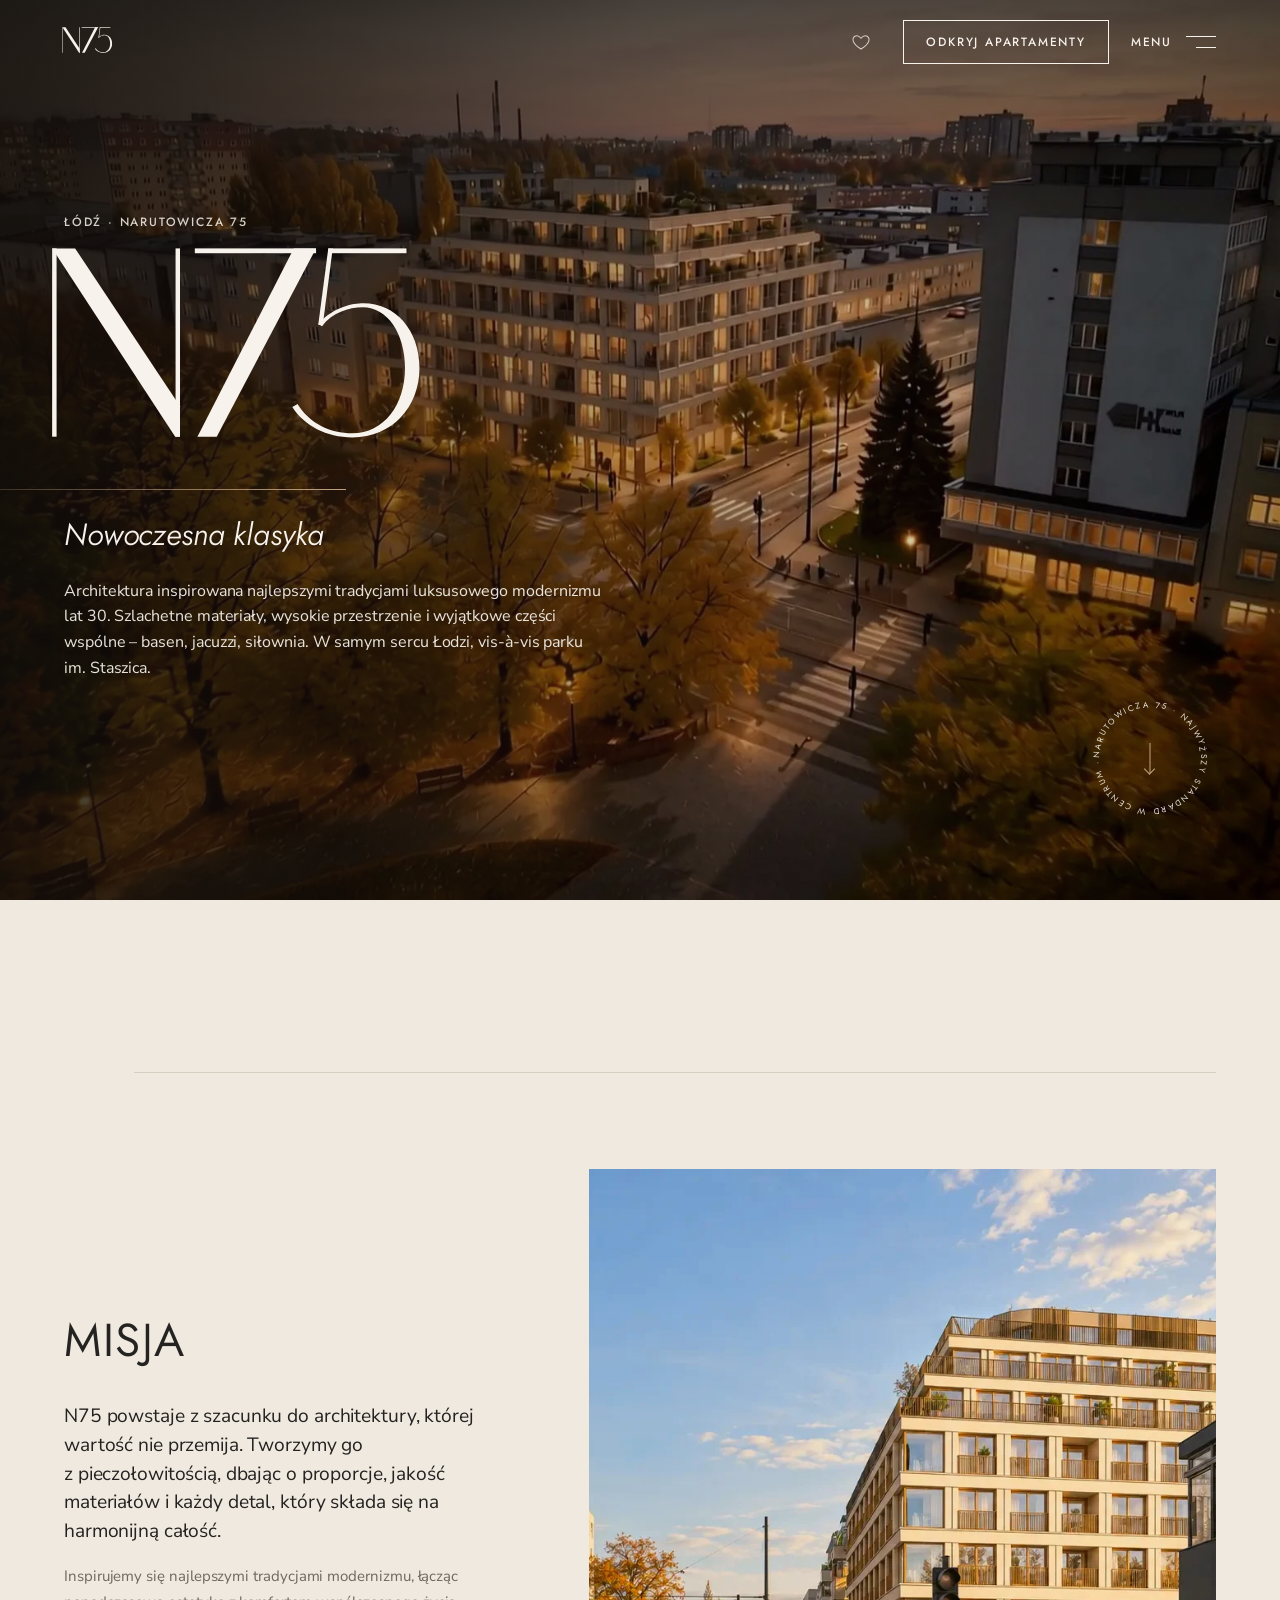
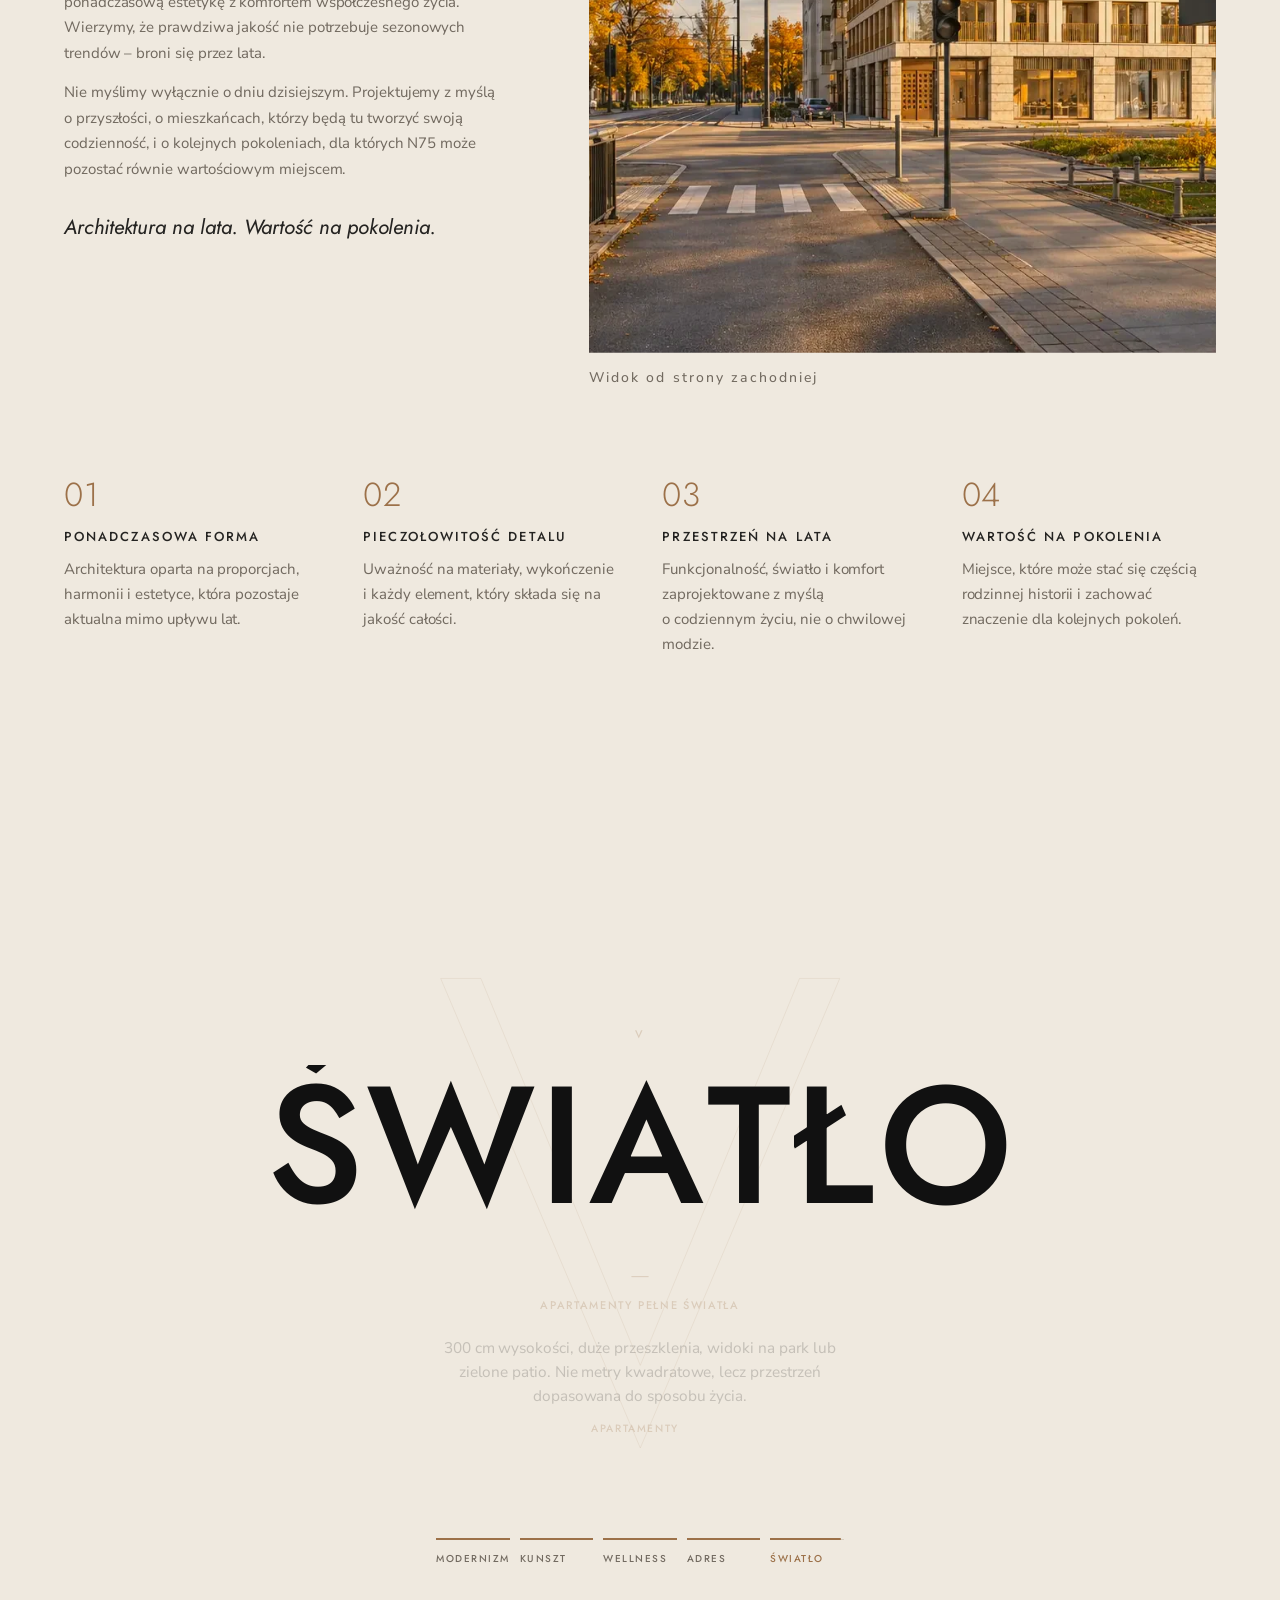
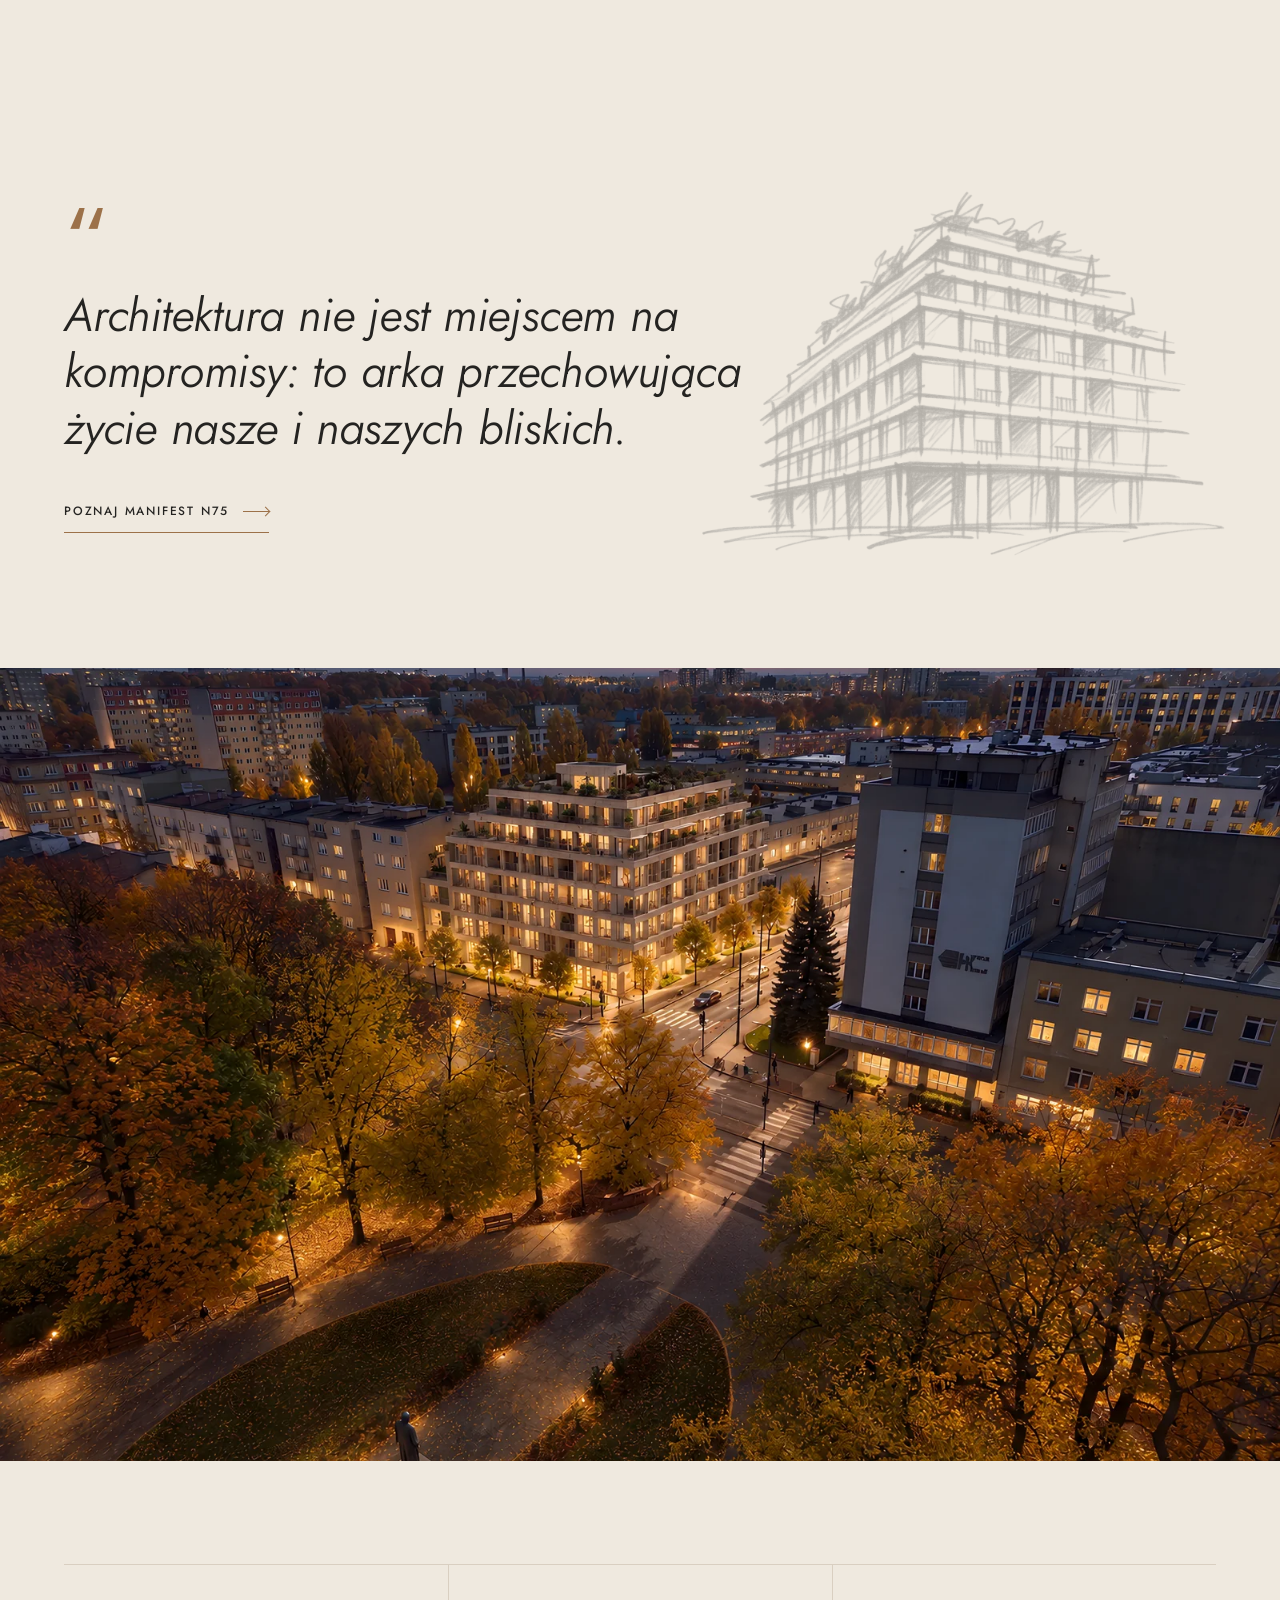
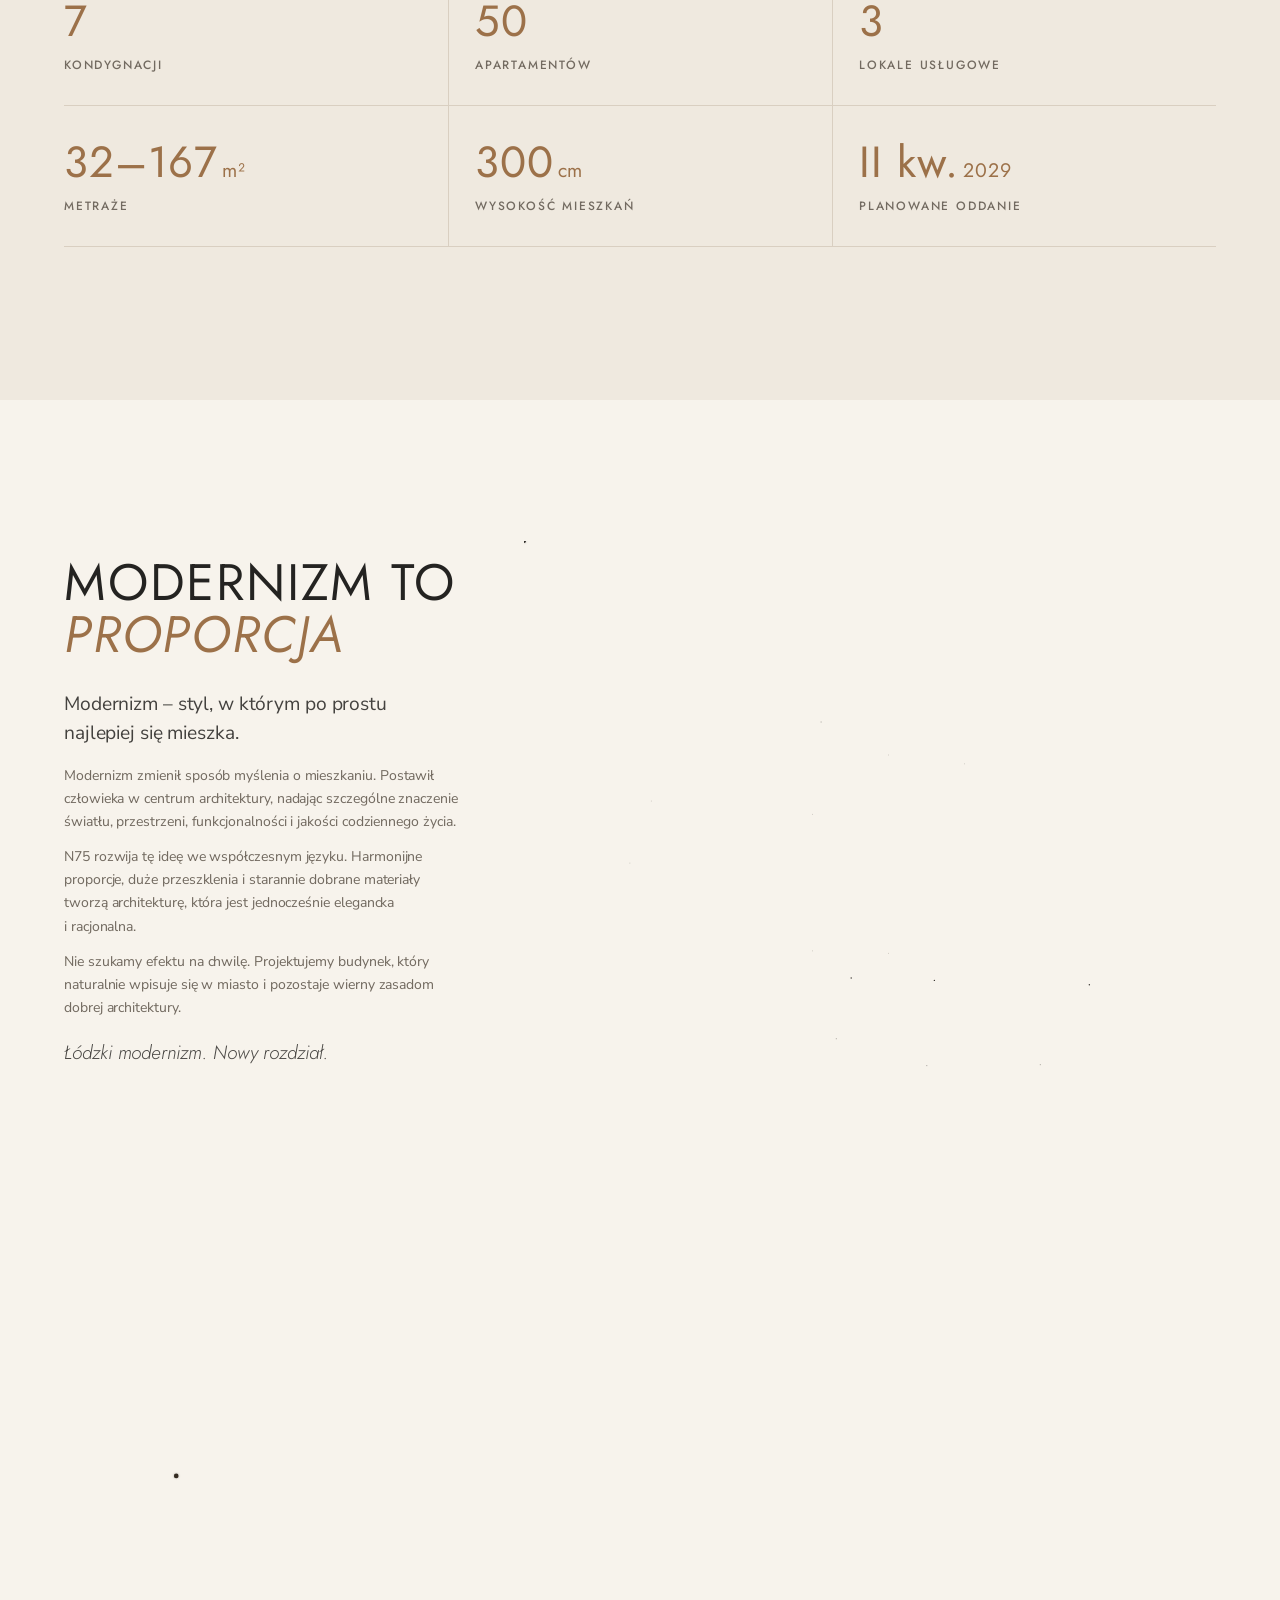
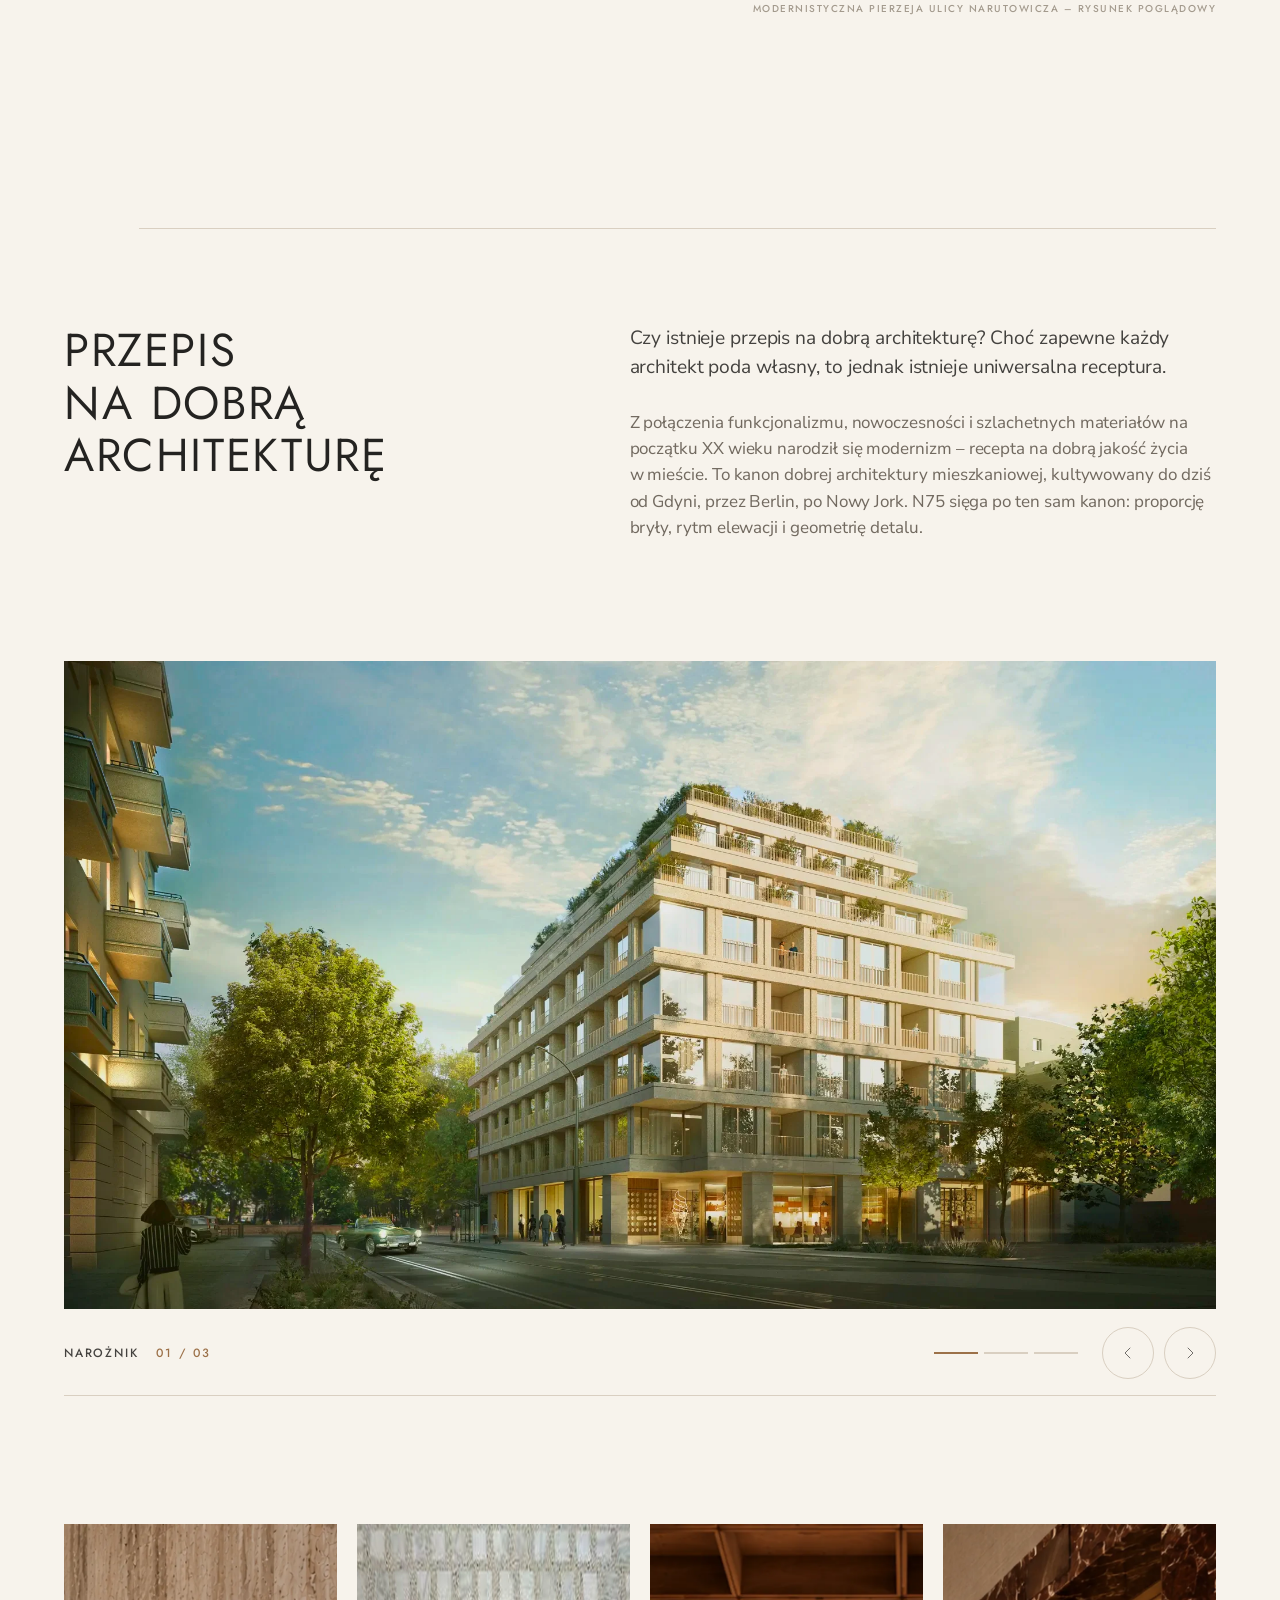
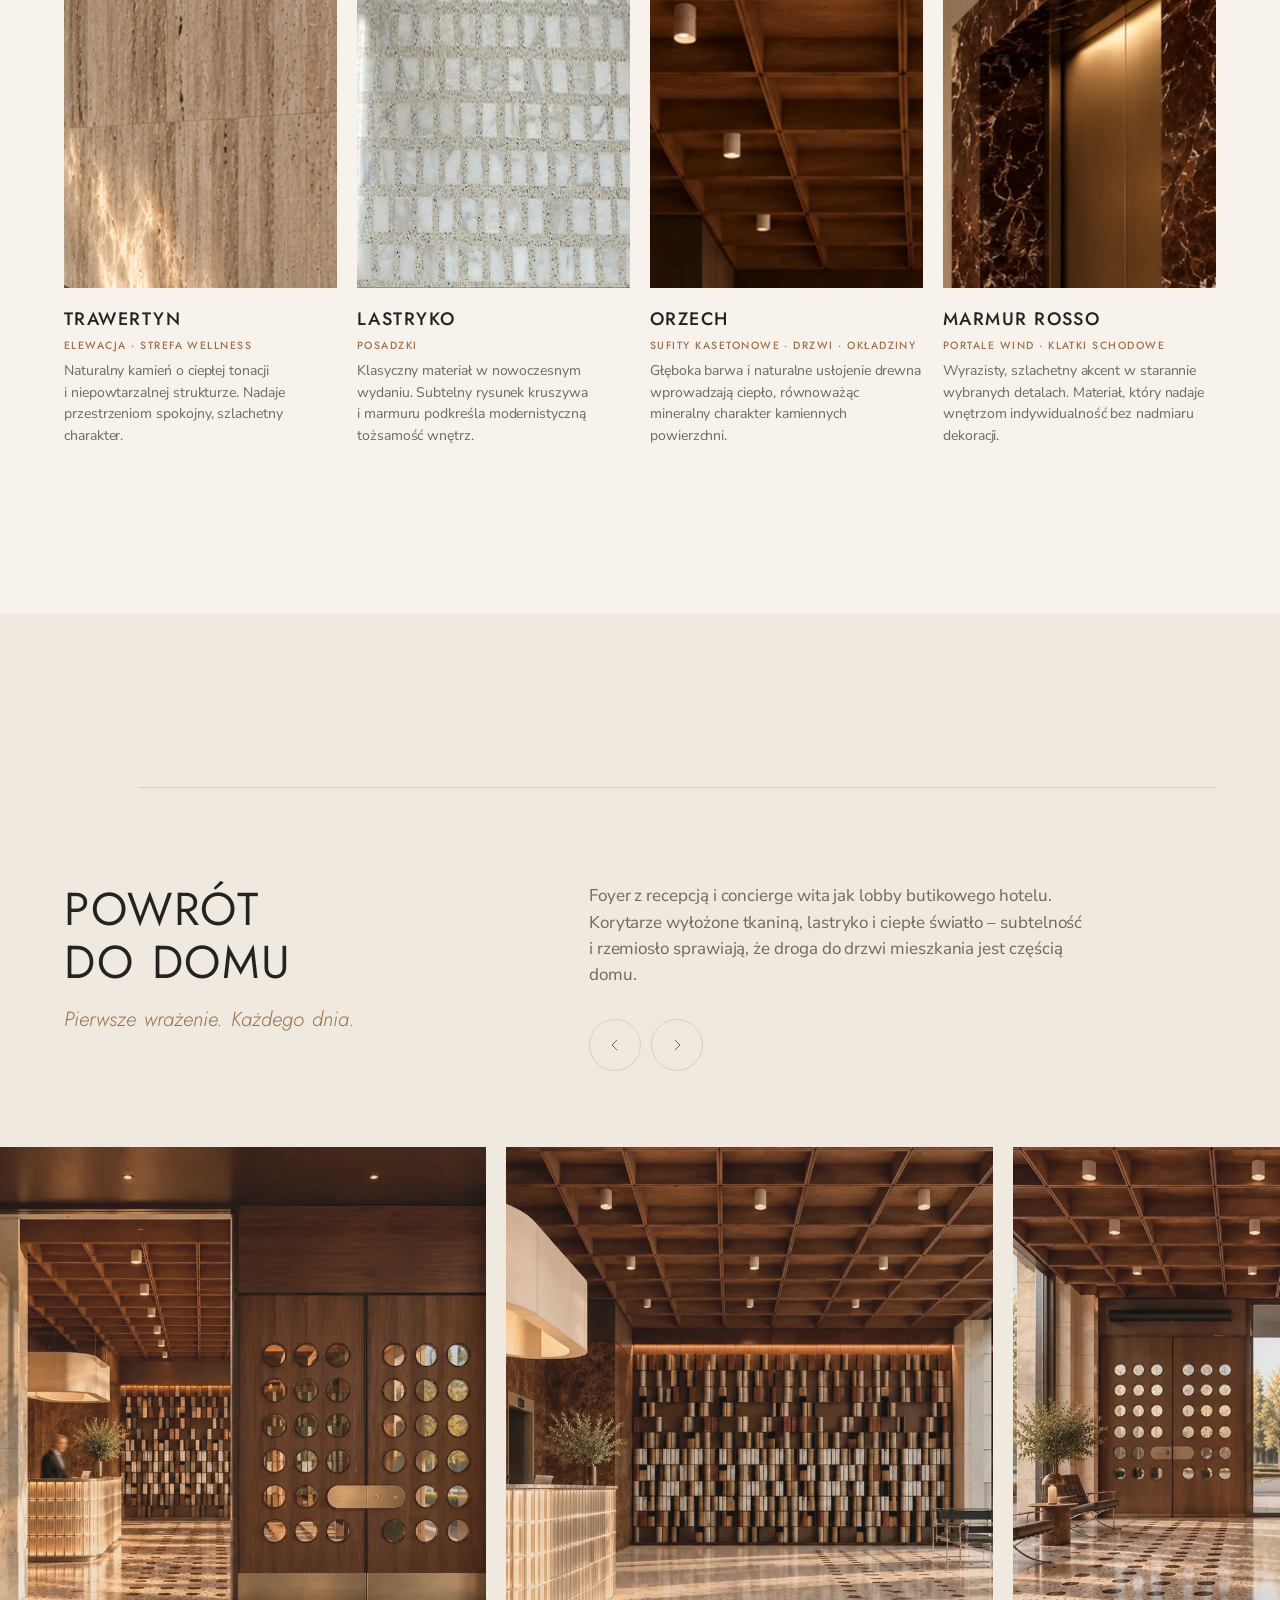
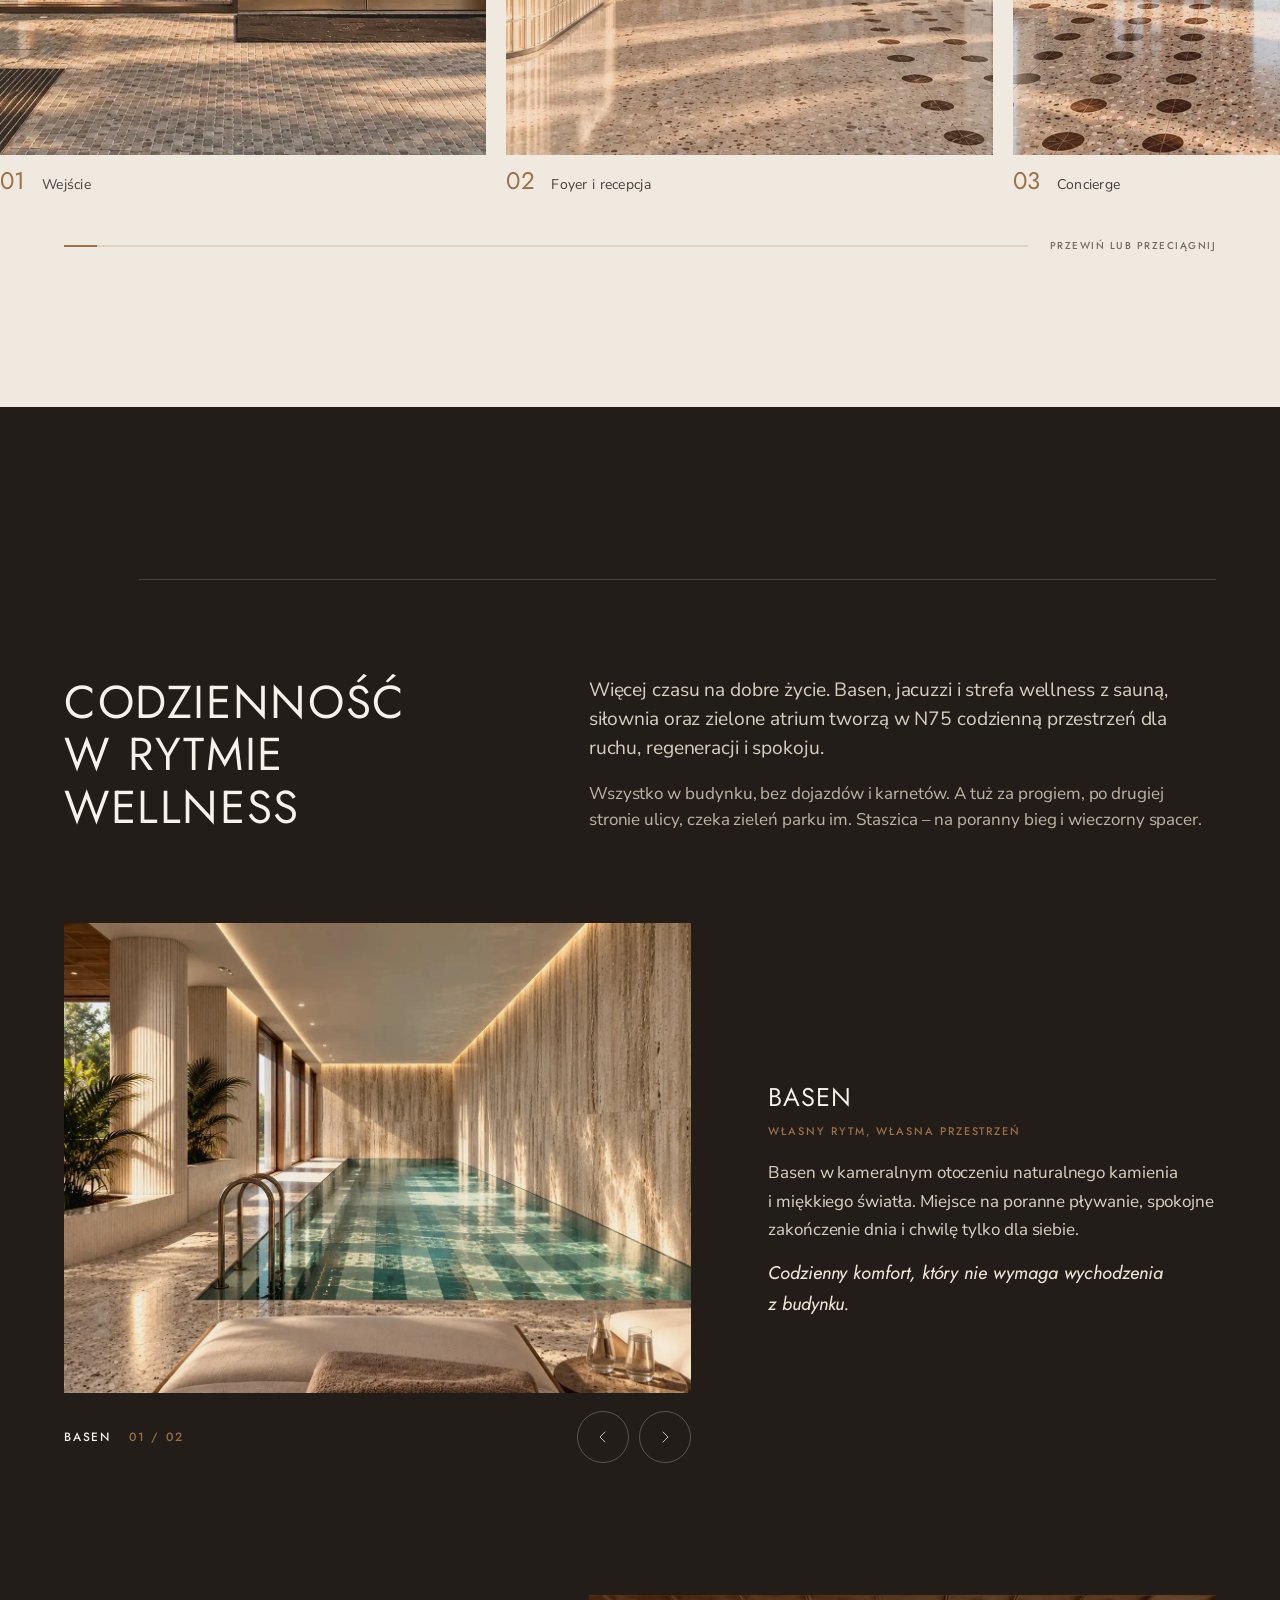
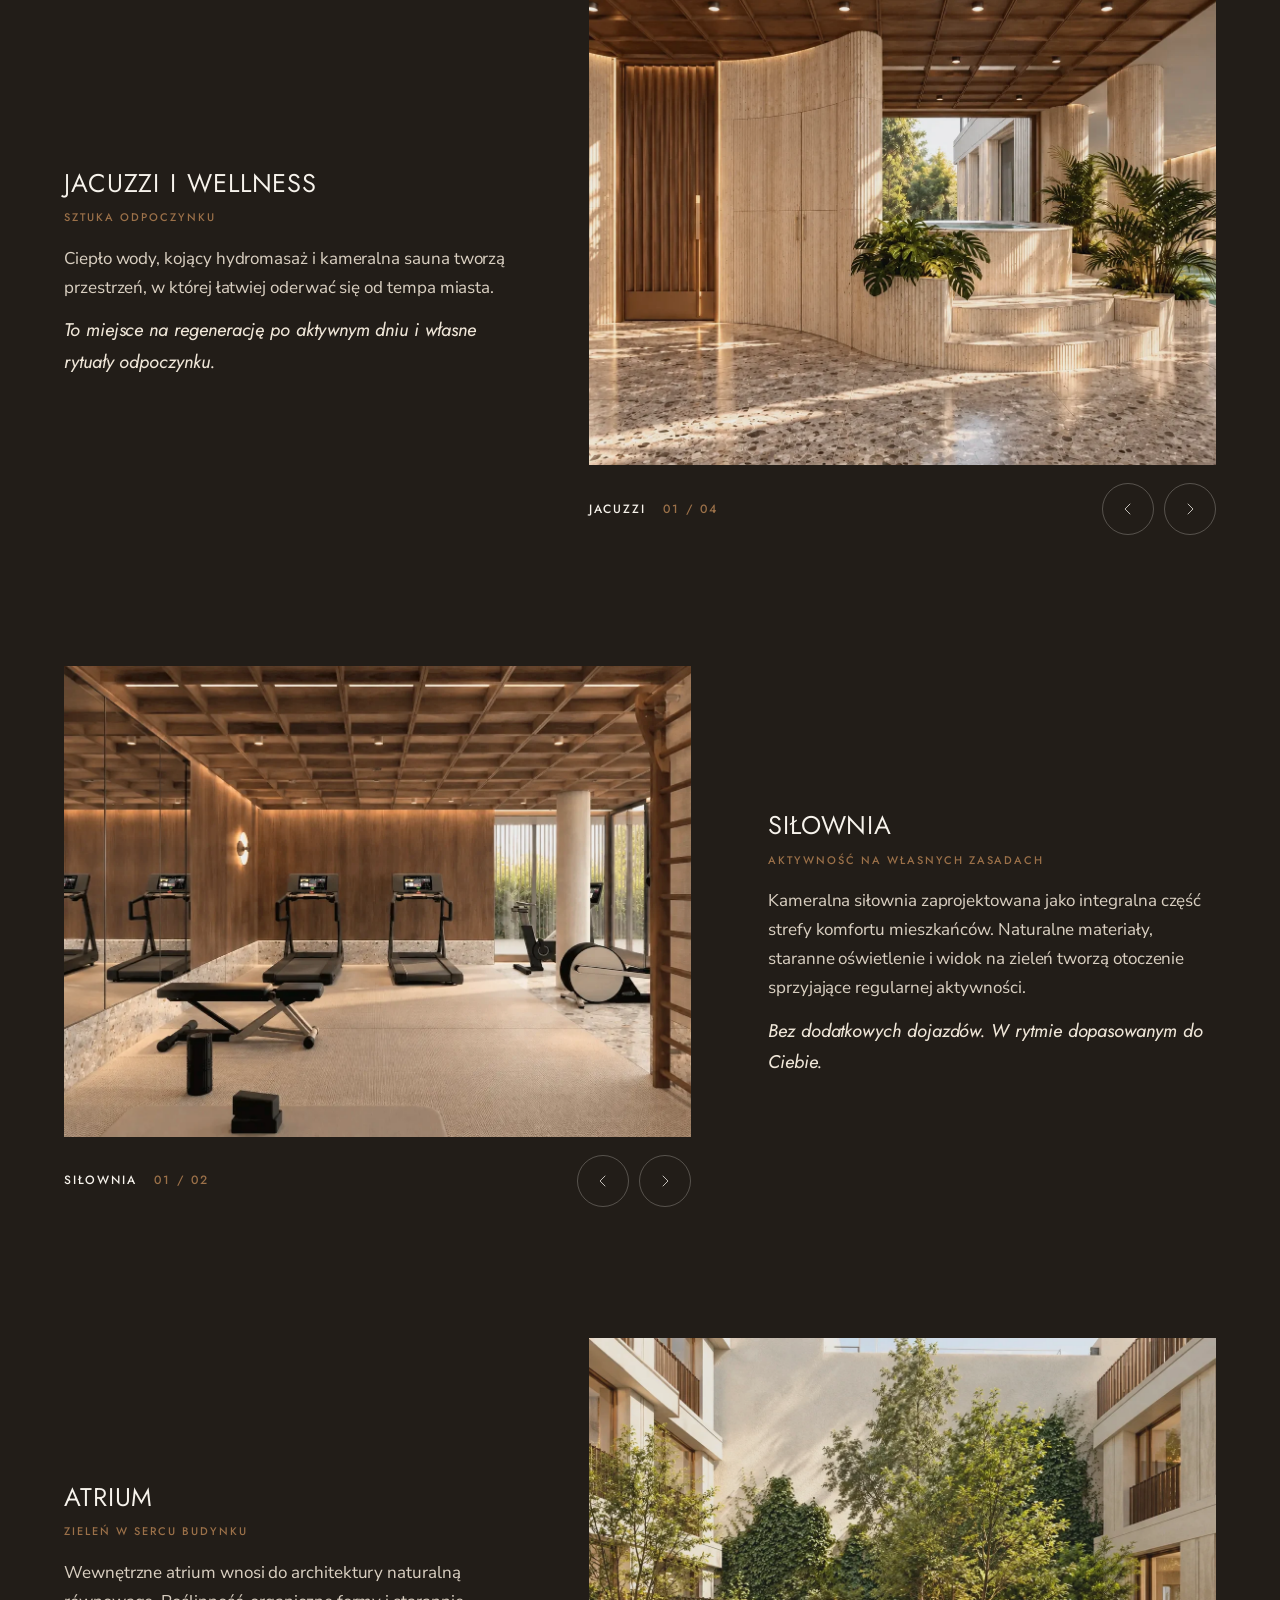
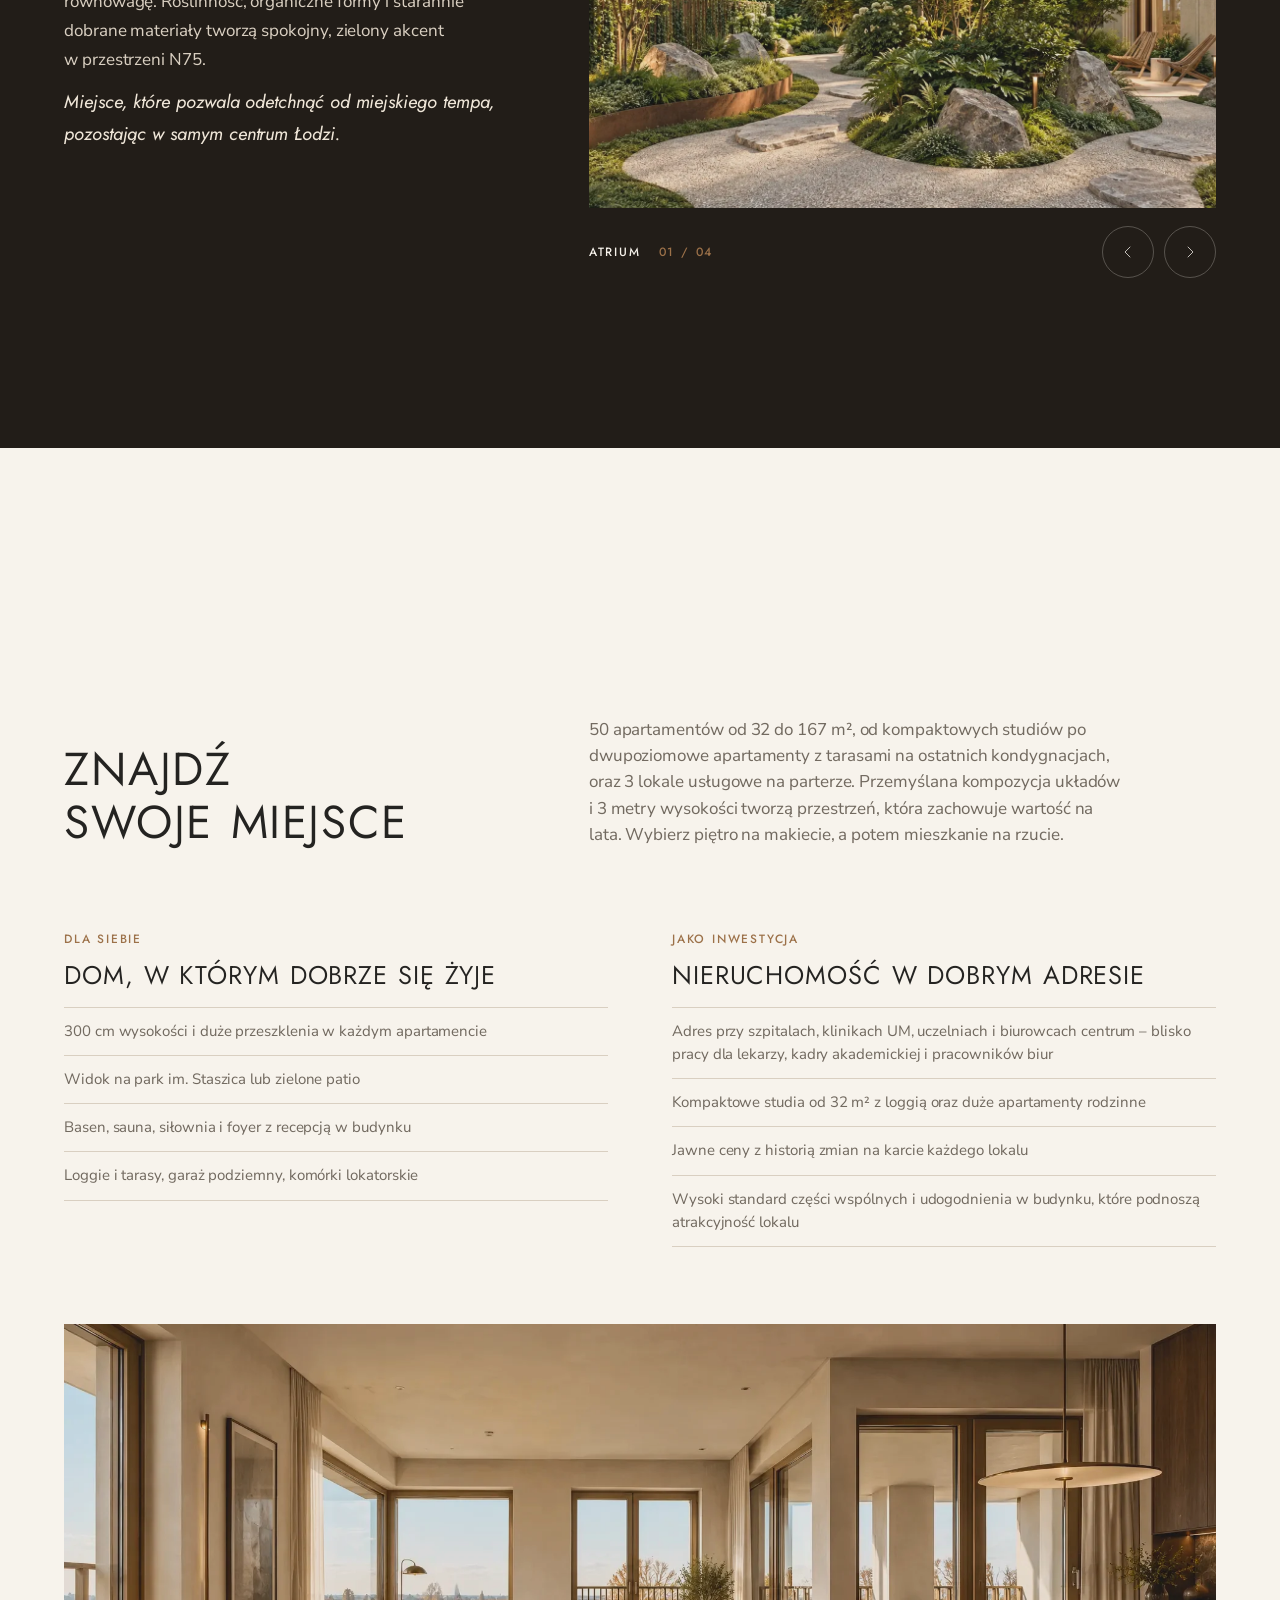
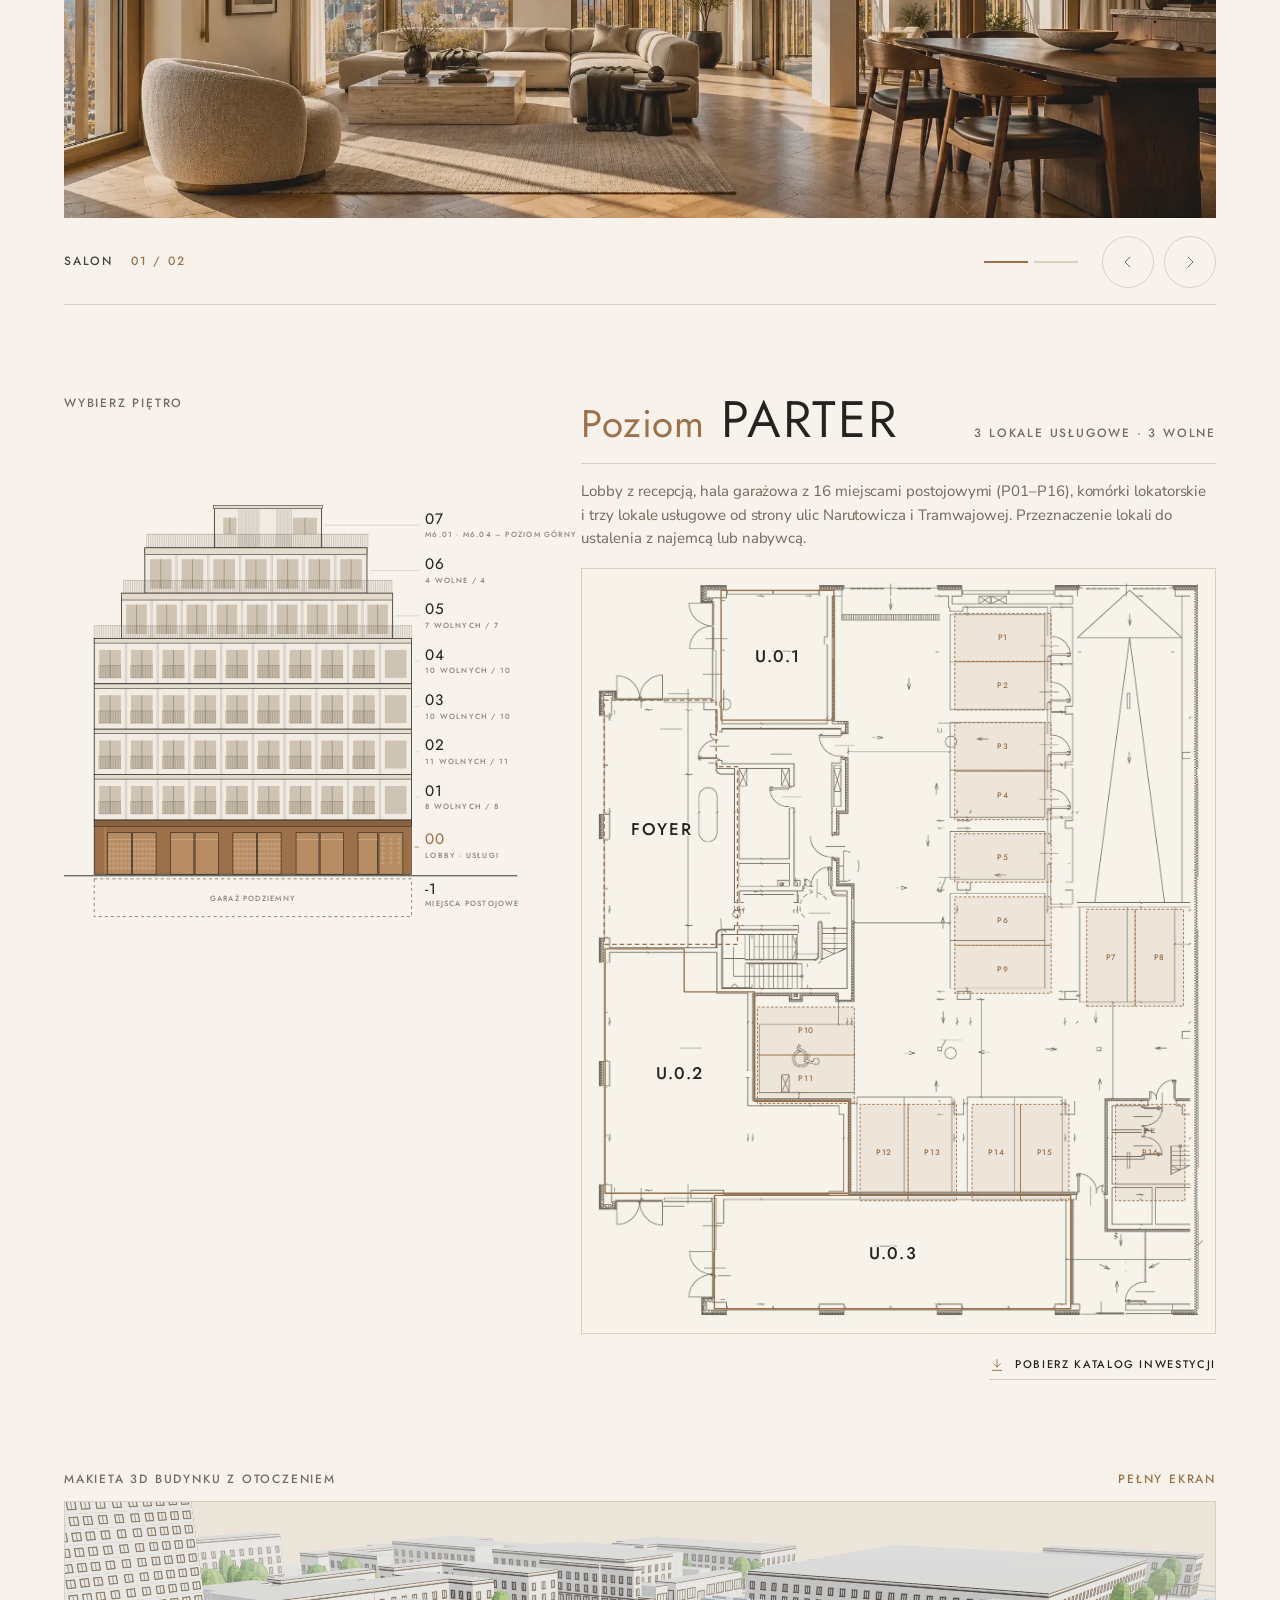
==== index.html @ e024b701 "Menu na telefonie: mapa nie wychodzi ponad otwarte menu; strzałka Manifest bez emoji Co-Authored-By:" ====
<!doctype html>
<html lang="pl">
<head>
  <meta charset="utf-8">
  <meta name="viewport" content="width=device-width, initial-scale=1">
  <meta name="format-detection" content="telephone=no, address=no">
  <title>N75 · Narutowicza 75, Łódź · Przestrzeń w dobrym kierunku</title>
  <link rel="canonical" href="https://n75.vercel.app/">
  <meta name="description" content="N75 – nowoczesna klasyka przy ul. Narutowicza 75 w Łodzi. Modernistyczny kanon, szlachetne materiały, 300 cm wysokości, wellness z basenem, naprzeciwko parku Staszica.">
  <meta name="theme-color" content="#f7f3ec">
  <meta property="og:title" content="N75 · Narutowicza 75, Łódź">
  <meta property="og:description" content="Przestrzeń w dobrym kierunku. Apartamenty w centrum Łodzi.">
  <meta property="og:image" content="assets/img/naroznik.webp">
  <meta property="og:type" content="website">
  <link rel="icon" href="assets/img/favicon.svg" type="image/svg+xml">
  <link rel="preconnect" href="https://fonts.googleapis.com">
  <link rel="preconnect" href="https://fonts.gstatic.com" crossorigin>
  <!-- Docelowo: Futura PT i Avenir Next z licencji (np. Adobe Fonts). Jost i Nunito Sans to darmowe zamienniki na urządzeniach bez tych krojów. -->
  <link href="https://fonts.googleapis.com/css2?family=Jost:ital,wght@0,300..600;1,300..500&family=Nunito+Sans:ital,opsz,wght@0,6..12,300..700;1,6..12,300..500&display=swap" rel="stylesheet">
  <link rel="preload" as="image" href="assets/img/hero-film-poster.webp" imagesrcset="assets/img/hero-film-poster-1280.webp 1280w, assets/img/hero-film-poster.webp 1920w" imagesizes="100vw">
  <link rel="stylesheet" href="https://unpkg.com/leaflet@1.9.4/dist/leaflet.css" crossorigin="">
  <link rel="stylesheet" href="assets/css/style.css?v=1794733739">
  <script>document.documentElement.classList.add('js');
  // Futura / Avenir Next tylko na Apple: gdy ich brak, dostrajamy darmowe zamienniki (Jost, Nunito Sans)
  (function(){try{var c=document.createElement('canvas').getContext('2d'),t='MWNmwqr075 Łódź';function w(f){c.font='72px '+f;return c.measureText(t).width}
  var m=w('monospace'),s=w('serif'),h=function(n){return w('"'+n+'",monospace')!==m||w('"'+n+'",serif')!==s},d=document.documentElement;
  if(!h('Futura')&&!h('Futura PT'))d.classList.add('no-futura');if(!h('Avenir Next')&&!h('Avenir'))d.classList.add('no-avenir')}catch(e){}})();</script>
  <script>/* Start strony: po wpisaniu adresu, odświeżeniu i wejściu z zewnątrz zawsze od hero (z intro).
     Wyjątki: „wstecz” (powrót do miejsca) i przejście z podstrony N75 z kotwicą, np. #kontakt z karty lokalu. */
  try{var n=(performance.getEntriesByType('navigation')[0]||{}).type,r=document.referrer,own=!!r&&r.indexOf(location.origin)===0,
  fromSub=own&&!/\/(index\.html)?$/.test(new URL(r).pathname),keep=n==='back_forward'||(n==='navigate'&&fromSub),d=document.documentElement;
  if('scrollRestoration' in history)history.scrollRestoration=n==='back_forward'?'auto':'manual';
  if(!keep){if(location.hash)history.replaceState(null,'',location.pathname+location.search);
    var top0=function(){window.scrollTo(0,0)};top0();addEventListener('DOMContentLoaded',top0);addEventListener('load',function(){top0();setTimeout(top0,80);setTimeout(top0,350)});}
  if(keep||matchMedia('(prefers-reduced-motion: reduce)').matches)d.classList.add('intro-done');
  addEventListener('pageshow',function(e){if(e.persisted&&!keep)window.scrollTo(0,0)})}catch(e){}</script>
  <script type="application/ld+json">{"@context": "https://schema.org", "@graph": [{"@type": "ApartmentComplex", "name": "N75", "url": "https://n75.vercel.app/", "description": "Modernistyczny budynek z 50 apartamentami i 3 lokalami usługowymi przy ul. Narutowicza 75A w Łodzi, naprzeciwko parku im. Staszica.", "address": {"@type": "PostalAddress", "streetAddress": "ul. Narutowicza 75A", "postalCode": "90-132", "addressLocality": "Łódź", "addressCountry": "PL"}, "geo": {"@type": "GeoCoordinates", "latitude": 51.77222, "longitude": 19.47703}, "numberOfAccommodationUnits": 50, "amenityFeature": [{"@type": "LocationFeatureSpecification", "name": "Basen", "value": true}, {"@type": "LocationFeatureSpecification", "name": "Sauna", "value": true}, {"@type": "LocationFeatureSpecification", "name": "Jacuzzi", "value": true}, {"@type": "LocationFeatureSpecification", "name": "Siłownia", "value": true}, {"@type": "LocationFeatureSpecification", "name": "Recepcja", "value": true}, {"@type": "LocationFeatureSpecification", "name": "Garaż podziemny", "value": true}]}, {"@type": "Organization", "name": "UNIQUM 5 sp. z o.o.", "url": "https://n75.vercel.app/", "telephone": "+48 799 278 344", "email": "sprzedaz@n75.pl", "address": {"@type": "PostalAddress", "streetAddress": "ul. Gdańska 130", "postalCode": "90-520", "addressLocality": "Łódź", "addressCountry": "PL"}}]}</script>
  <script>if(/^\/nowa(\/|$)/.test(location.pathname)){document.write('<meta name="robots" content="noindex"><link rel="stylesheet" href="assets/podglad/podglad.css"><script src="assets/podglad/podglad.js" defer><\/script>')}</script>
</head>
<body>
<svg width="0" height="0" style="position:absolute" aria-hidden="true"><symbol id="n75-logo" viewBox="36 38 1000 518"><rect x="40" y="42" width="12" height="508"/>
  <polygon points="40,42 102,42 385,468 385,550 372,550"/>
  <rect x="373" y="42" width="12" height="508"/>
  <rect x="425" y="42" width="327" height="13"/>
  <polygon points="692,42 752,42 484,550 432,550"/>
  <rect x="785" y="42" width="211" height="13"/>
  <polygon points="785,42 797,42 770,250 758,248"/>
  <path d="M758 245 C800 200 850 190 880 190 C966 190 1031 262 1031 365 C1031 470 958 552 850 552 C780 552 720 520 688 470 L702 462 C735 515 790 541 850 541 C935 541 992 465 992 365 C992 272 945 201 878 201 C840 201 795 216 768 252 Z"/></symbol></svg>

<!-- Wejście: logo rysuje się jedną kreską, potem okrągłe „okienko” otwiera widok (raz na wizytę) -->
<div class="intro" id="intro" aria-hidden="true">
  <div class="intro__iris" id="intro-iris"></div>
  <svg class="intro__logo" viewBox="36 38 1000 518" fill="none"><rect x="40" y="42" width="12" height="508" pathLength="1"/><polygon points="40,42 102,42 385,468 385,550 372,550" pathLength="1"/><rect x="373" y="42" width="12" height="508" pathLength="1"/><rect x="425" y="42" width="327" height="13" pathLength="1"/><polygon points="692,42 752,42 484,550 432,550" pathLength="1"/><rect x="785" y="42" width="211" height="13" pathLength="1"/><polygon points="785,42 797,42 770,250 758,248" pathLength="1"/><path pathLength="1" d="M758 245 C800 200 850 190 880 190 C966 190 1031 262 1031 365 C1031 470 958 552 850 552 C780 552 720 520 688 470 L702 462 C735 515 790 541 850 541 C935 541 992 465 992 365 C992 272 945 201 878 201 C840 201 795 216 768 252 Z"/></svg>
  <span class="intro__skip caps">Kliknij, aby pominąć</span>
</div>
<!-- ============ HEADER ============ -->
<header class="header" id="header">
  <div class="wrap header__in">
    <a href="#top" class="logo header__logo" aria-label="N75, powrót na początek strony"><svg class="logo-svg" viewBox="36 38 1000 518" aria-hidden="true" focusable="false"><use href="#n75-logo"/></svg></a>
    <div class="header__right">
      <a href="#mieszkania" class="btn btn--ghost caps header__cta">Odkryj apartamenty</a>
      <button class="burger caps" id="burger" aria-label="Otwórz menu" aria-expanded="false" aria-controls="drawer"><span class="burger__label">Menu</span><span class="burger__icon"><span></span><span></span></span></button>
    </div>
  </div>
</header>

<div class="drawer-overlay" id="drawer-overlay" hidden></div>
<aside class="drawer" id="drawer" aria-label="Menu" aria-hidden="true">
  <div class="drawer__top">
    <a href="#top" class="logo" aria-label="N75, strona główna"><svg class="logo-svg" viewBox="36 38 1000 518" aria-hidden="true" focusable="false"><use href="#n75-logo"/></svg></a>
    <button class="drawer__close caps" id="drawer-close" aria-label="Zamknij menu">Zamknij<span class="x"></span></button>
  </div>
  <nav aria-label="Główna nawigacja">
    <ol class="drawer__nav">
      <li class="drawer__manifest"><a href="manifest.html"><span class="num num--sub" aria-hidden="true">↗&#xFE0E;</span><span class="display">Manifest</span><span class="line"></span></a></li>
      <li class="drawer__manifest"><a href="budynek.html"><span class="num" aria-hidden="true">00</span><span class="display">Budynek</span><span class="line"></span></a></li>
      <li><a href="#inwestycja"><span class="num">01</span><span class="display">Inwestycja</span><span class="line"></span></a></li>
      <li><a href="#architektura"><span class="num">02</span><span class="display">Architektura</span><span class="line"></span></a></li>
      <li><a href="#wnetrza"><span class="num">03</span><span class="display">Wnętrza</span><span class="line"></span></a></li>
      <li><a href="#udogodnienia"><span class="num">04</span><span class="display">Udogodnienia</span><span class="line"></span></a></li>
      <li><a href="#mieszkania"><span class="num">05</span><span class="display">Mieszkania</span><span class="line"></span></a></li>
      <li><a href="#lokalizacja"><span class="num">06</span><span class="display">Lokalizacja</span><span class="line"></span></a></li>
      <li><a href="#zespol"><span class="num">07</span><span class="display">Zespół</span><span class="line"></span></a></li>
      <li><a href="#kontakt"><span class="num">08</span><span class="display">Kontakt</span><span class="line"></span></a></li>
    </ol>
  </nav>
  <div class="drawer__foot">
    <a href="#kontakt" class="btn btn--solid caps">Umów spotkanie <span class="arrow"></span></a>
  </div>
</aside>

<main id="top">

<!-- ============ HERO ============ -->
<section class="hero" aria-label="N75">
  <div class="hero__media" aria-hidden="true">
    <!-- Film w hero: architektura (zmierzch → dzień) → atrium → basen → jacuzzi → sauna, slow motion, pętla przez wygaszenie -->
    <div class="hero__poster"></div>
    <video class="hero__video" autoplay muted loop playsinline preload="auto" poster="assets/img/hero-film-poster.webp">
      <source src="assets/video/n75-hero-film-hq4.mp4" type="video/mp4">
    </video>
  </div>
  <a href="#inwestycja" class="hero__seal" aria-label="Przewiń do opisu inwestycji">
    <svg viewBox="0 0 120 120" aria-hidden="true"><defs><path id="seal-path" d="M60 60m-46 0a46 46 0 1 1 92 0a46 46 0 1 1-92 0"/></defs><text><textPath href="#seal-path" textLength="287" lengthAdjust="spacing">Narutowicza 75 · Najwyższy standard w centrum · </textPath></text></svg>
    <span class="hero__seal-arrow" aria-hidden="true"></span>
  </a>
  <div class="wrap hero__content">
    <div class="hero__main">
      <div class="caps caps--wide">Łódź · Narutowicza 75</div>
      <h1 class="hero__logo"><span class="sr-only">N75</span><svg class="logo-svg" viewBox="36 38 1000 518" aria-hidden="true" focusable="false"><use href="#n75-logo"/></svg></h1>
      <span class="hero__rule" aria-hidden="true"></span>
      <p class="hero__claim">Nowoczesna klasyka</p>
      <p class="hero__lead">Architektura inspirowana najlepszymi tradycjami luksusowego modernizmu lat 30. Szlachetne materiały, wysokie przestrzenie i&nbsp;wyjątkowe części wspólne – basen, jacuzzi, siłownia. W&nbsp;samym sercu Łodzi, vis-à-vis parku im.&nbsp;Staszica.</p>
    </div>
    <div class="hero__foot" aria-hidden="true"></div>
  </div>
</section>

<!-- ============ 01 INWESTYCJA ============ -->
<section class="section section--alt" id="inwestycja">
  <div class="wrap">
    <div class="sec-head reveal"><span class="num">01</span><span class="line"></span></div>
    <div class="split">
      <div class="reveal">
        <h2 class="display h2">Misja</h2>
        <div class="mission-txt" style="margin-top:36px">
          <p class="lead">N75 powstaje z&nbsp;szacunku do architektury, której wartość nie przemija. Tworzymy go z&nbsp;pieczołowitością, dbając o&nbsp;proporcje, jakość materiałów i&nbsp;każdy detal, który składa się na harmonijną całość.</p>
          <p>Inspirujemy się najlepszymi tradycjami modernizmu, łącząc ponadczasową estetykę z&nbsp;komfortem współczesnego życia. Wierzymy, że prawdziwa jakość nie potrzebuje sezonowych trendów – broni się przez lata.</p>
          <p>Nie myślimy wyłącznie o&nbsp;dniu dzisiejszym. Projektujemy z&nbsp;myślą o&nbsp;przyszłości, o&nbsp;mieszkańcach, którzy będą tu tworzyć swoją codzienność, i&nbsp;o&nbsp;kolejnych pokoleniach, dla których N75 może pozostać równie wartościowym miejscem.</p>
        </div>
        <p class="mission-sign">Architektura na lata. Wartość na pokolenia.</p>
      </div>
              <figure class="split__media" style="margin:0">
        <img class="reveal-img" src="assets/img/elewacja-zachod.webp" alt="Widok na N75 wzdłuż ulicy z przystankiem tramwajowym" loading="lazy" data-lightbox="Elewacja od strony zachodniej">
        <figcaption class="caps">Widok od strony zachodniej</figcaption>
      </figure>
    </div>
    <ol class="ideas reveal" aria-label="Cztery idee N75">
      <li><span class="ideas__n">01</span><h3>Ponadczasowa forma</h3><p>Architektura oparta na proporcjach, harmonii i&nbsp;estetyce, która pozostaje aktualna mimo upływu lat.</p></li>
      <li><span class="ideas__n">02</span><h3>Pieczołowitość detalu</h3><p>Uważność na materiały, wykończenie i&nbsp;każdy element, który składa się na jakość całości.</p></li>
      <li><span class="ideas__n">03</span><h3>Przestrzeń na lata</h3><p>Funkcjonalność, światło i&nbsp;komfort zaprojektowane z&nbsp;myślą o&nbsp;codziennym życiu, nie o&nbsp;chwilowej modzie.</p></li>
      <li><span class="ideas__n">04</span><h3>Wartość na pokolenia</h3><p>Miejsce, które może stać się częścią rodzinnej historii i&nbsp;zachować znaczenie dla kolejnych pokoleń.</p></li>
    </ol>
  </div>
</section>

<!-- ============ CZTERY WARTOŚCI N75: przewijana sekwencja – słowa wypełniają się tuszem, kadry odsłaniają się kurtyną ============ -->
<section class="values" id="wartosci" aria-label="Dlaczego N75? 5 powodów">
  <div class="values__track" id="values-track">
    <div class="values__pin">
      <div class="values__ghost" aria-hidden="true"><span>I</span><span>II</span><span>III</span><span>IV</span><span>V</span></div>
      <div class="wrap values__in">
        <div class="values__stage">
          <a class="vw" data-i="0" href="#architektura" aria-label="Modernizm – Modernizm i klasyka">
            <span class="vw__n caps">I</span>
            <span class="vw__word" aria-hidden="true"><span class="vl"><span>M</span></span><span class="vl"><span>O</span></span><span class="vl"><span>D</span></span><span class="vl"><span>E</span></span><span class="vl"><span>R</span></span><span class="vl"><span>N</span></span><span class="vl"><span>I</span></span><span class="vl"><span>Z</span></span><span class="vl"><span>M</span></span></span>
            <span class="vw__desc"><span class="vw__sub caps">Modernizm i&nbsp;klasyka</span><span>Nie moda, lecz proporcja, rytm i&nbsp;światło – esencja modernizmu w&nbsp;łódzkim wydaniu.</span><span class="vw__to caps">Architektura <span class="arrow" aria-hidden="true"></span></span></span>
          </a>
          <a class="vw" data-i="1" href="#architektura" aria-label="Kunszt – Kunszt i materiały">
            <span class="vw__n caps">II</span>
            <span class="vw__word" aria-hidden="true"><span class="vl"><span>K</span></span><span class="vl"><span>U</span></span><span class="vl"><span>N</span></span><span class="vl"><span>S</span></span><span class="vl"><span>Z</span></span><span class="vl"><span>T</span></span></span>
            <span class="vw__desc"><span class="vw__sub caps">Kunszt i&nbsp;materiały</span><span>Trawertyn, orzech, lastryko i&nbsp;marmur – szlachetność i&nbsp;precyzja, które widać, ale przede wszystkim czuć w&nbsp;codziennym użytkowaniu.</span><span class="vw__to caps">Materiały <span class="arrow" aria-hidden="true"></span></span></span>
          </a>
          <a class="vw" data-i="2" href="#udogodnienia" aria-label="Wellness – Wellness w budynku">
            <span class="vw__n caps">III</span>
            <span class="vw__word" aria-hidden="true"><span class="vl"><span>W</span></span><span class="vl"><span>E</span></span><span class="vl"><span>L</span></span><span class="vl"><span>L</span></span><span class="vl"><span>N</span></span><span class="vl"><span>E</span></span><span class="vl"><span>S</span></span><span class="vl"><span>S</span></span></span>
            <span class="vw__desc"><span class="vw__sub caps">Wellness w&nbsp;budynku</span><span>Basen, sauna i&nbsp;siłownia. Czas dla siebie bez konieczności opuszczania budynku.</span><span class="vw__to caps">Udogodnienia <span class="arrow" aria-hidden="true"></span></span></span>
          </a>
          <a class="vw" data-i="3" href="#lokalizacja" aria-label="Adres – Centrum miasta, park naprzeciwko">
            <span class="vw__n caps">IV</span>
            <span class="vw__word" aria-hidden="true"><span class="vl"><span>A</span></span><span class="vl"><span>D</span></span><span class="vl"><span>R</span></span><span class="vl"><span>E</span></span><span class="vl"><span>S</span></span></span>
            <span class="vw__desc"><span class="vw__sub caps">Centrum miasta, park naprzeciwko</span><span>Miasto w&nbsp;zasięgu ręki, a&nbsp;za oknem własna przestrzeń wytchnienia – park im. Staszica.</span><span class="vw__to caps">Lokalizacja <span class="arrow" aria-hidden="true"></span></span></span>
          </a>
          <a class="vw" data-i="4" href="#mieszkania" aria-label="Światło – Apartamenty pełne światła">
            <span class="vw__n caps">V</span>
            <span class="vw__word" aria-hidden="true"><span class="vl"><span>Ś</span></span><span class="vl"><span>W</span></span><span class="vl"><span>I</span></span><span class="vl"><span>A</span></span><span class="vl"><span>T</span></span><span class="vl"><span>Ł</span></span><span class="vl"><span>O</span></span></span>
            <span class="vw__desc"><span class="vw__sub caps">Apartamenty pełne światła</span><span>300&nbsp;cm wysokości, duże przeszklenia, widoki na park lub zielone patio. Nie metry kwadratowe, lecz przestrzeń dopasowana do sposobu życia.</span><span class="vw__to caps">Apartamenty <span class="arrow" aria-hidden="true"></span></span></span>
          </a>
        </div>
        <nav class="values__nav caps" aria-hidden="true"><span>Modernizm</span><span>Kunszt</span><span>Wellness</span><span>Adres</span><span>Światło</span></nav>
      </div>
    </div>
  </div>
</section>

<section class="section section--alt section--cont">
  <div class="wrap">
    <div class="arka reveal">
      <img class="arka__bg" src="assets/img/szkic-n75.webp" alt="" loading="lazy" aria-hidden="true">
      <div class="arka__txt">
        <span class="mark">“</span>
        <blockquote>Architektura nie jest miejscem na kompromisy: to arka przechowująca życie nasze i&nbsp;naszych bliskich.</blockquote>
        <a href="manifest.html" class="arka__link caps">Poznaj manifest N75 <span class="arrow" aria-hidden="true"></span></a>
      </div>
    </div>
  </div>

  <figure class="panorama">
    <img class="reveal-img" src="assets/img/okolica-lotnicze.webp" srcset="assets/img/okolica-lotnicze-1600.webp 1600w, assets/img/okolica-lotnicze.webp 3200w" sizes="100vw" alt="N75 o zmierzchu z lotu ptaka: jesienny park, ulica Narutowicza i modernistyczna zabudowa wokół" loading="lazy" data-lightbox="N75 w sąsiedztwie parku i modernistycznej zabudowy Narutowicza">
  </figure>

  <div class="wrap">
    <div class="facts reveal">
      <div class="fact"><div class="fact__val" data-count="7">7</div><span class="caps">Kondygnacji</span></div>
      <div class="fact"><div class="fact__val" data-count="50">50</div><span class="caps">Apartamentów</span></div>
      <div class="fact"><div class="fact__val" data-count="3">3</div><span class="caps">Lokale usługowe</span></div>
      <div class="fact"><div class="fact__val">32–167<small>m²</small></div><span class="caps">Metraże</span></div>
      <div class="fact"><div class="fact__val">300<small>cm</small></div><span class="caps">Wysokość mieszkań</span></div>
      <div class="fact"><div class="fact__val">II kw.<small>2029</small></div><span class="caps">Planowane oddanie</span></div>
    </div>
  </div>
</section>

<!-- ============ MODERNIZM TO… od szkicu do budynku (rysunek kreśli się przy przewijaniu) ============ -->
<section class="draw" id="wstep">
  <div class="draw__track" id="draw-track">
    <div class="draw__pin">
      <div class="wrap draw__in">
        <div class="draw__txt">
          <h2 class="display modern__title" aria-label="Modernizm to kanon, etos, klasa, proporcja, rytm, szyk, kunszt i esencja">Modernizm to <span class="modern__rot" id="modern-rot" aria-hidden="true"><span class="modern__word">kanon</span></span></h2>
          <p class="lead">Modernizm – styl, w&nbsp;którym po prostu najlepiej się mieszka.</p>
          <div class="draw__more">
            <p class="muted">Modernizm zmienił sposób myślenia o&nbsp;mieszkaniu. Postawił człowieka w&nbsp;centrum architektury, nadając szczególne znaczenie światłu, przestrzeni, funkcjonalności i&nbsp;jakości codziennego życia.</p>
            <p class="muted">N75 rozwija tę ideę we współczesnym języku. Harmonijne proporcje, duże przeszklenia i&nbsp;starannie dobrane materiały tworzą architekturę, która jest jednocześnie elegancka i&nbsp;racjonalna.</p>
            <p class="muted">Nie szukamy efektu na chwilę. Projektujemy budynek, który naturalnie wpisuje się w&nbsp;miasto i&nbsp;pozostaje wierny zasadom dobrej architektury.</p>
            <p class="draw__sign">Łódzki modernizm. Nowy rozdział.</p>
          </div>
        </div>
        <figure class="draw__stage" id="draw-stage">
          <div class="draw__lines" id="draw-lines" data-src="assets/img/szkic-modernizm.svg" role="img" aria-label="Szkic ołówkiem: modernistyczna bryła N75 z poziomymi pasami stropów i tarasami"></div>
        </figure>
      </div>
    </div>
  </div>
</section>

<!-- ============ PIERZEJA NARUTOWICZA ============ -->
<section class="pierzeja" aria-label="Pierzeja ulicy Narutowicza">
  <div class="pierzeja__scroll" id="pierzeja-scroll" tabindex="0" aria-label="Rysunek pierzei ulicy Narutowicza, przewiń w bok">
    <figure class="pierzeja__fig" id="pierzeja-fig">
      <div class="pierzeja__lines" id="pierzeja-lines" data-src="assets/img/pierzeja-szkic.svg" aria-hidden="true"></div>
      <img src="assets/img/pierzeja-narutowicza.webp" width="2172" height="435" alt="Rysunek pierzei ulicy Narutowicza: od kamienicy z XIX wieku, przez modernistyczne kamienice, po budynek N75 na końcu ulicy" decoding="async">
      <span class="pierzeja__word" data-x0="27" data-x1="358" style="left:8.8%" aria-hidden="true"><i></i><b>Łódzki</b></span>
      <span class="pierzeja__word" data-x0="410" data-x1="711" style="left:25.8%" aria-hidden="true"><i></i><b>modernizm</b></span>
      <span class="pierzeja__word" data-x0="711" data-x1="970" style="left:38.7%" aria-hidden="true"><i></i><b>pisze</b></span>
      <span class="pierzeja__word" data-x0="970" data-x1="1278" style="left:51.7%" aria-hidden="true"><i></i><b>nowy</b></span>
      <span class="pierzeja__word" data-x0="1278" data-x1="1571" style="left:65.6%" aria-hidden="true"><i></i><b>rozdział</b></span>
      <span class="pierzeja__tag" data-x0="1571" data-x1="2172" aria-hidden="true"><i></i><b class="caps">N75</b></span>
    </figure>
  </div>
  <p class="sr-only">Łódzki modernizm pisze nowy rozdział – N75.</p>
  <p class="wrap pierzeja__cap caps">Modernistyczna pierzeja ulicy Narutowicza – rysunek poglądowy</p>
</section>

<!-- ============ 02 ARCHITEKTURA ============ -->
<section class="section" id="architektura">
  <div class="wrap">
    <div class="sec-head reveal"><span class="num">02</span><span class="line"></span></div>
    <div class="arch-text arch-text--first">
      <h2 class="display h2 reveal">Przepis<br>na dobrą<br>architekturę</h2>
      <div class="reveal">
        <p class="lead" style="margin-bottom:28px">Czy istnieje przepis na dobrą architekturę? Choć zapewne każdy architekt poda własny, to jednak istnieje uniwersalna receptura.</p>
        <p class="muted">Z&nbsp;połączenia funkcjonalizmu, nowoczesności i&nbsp;szlachetnych materiałów na początku XX wieku narodził się modernizm – recepta na dobrą jakość życia w&nbsp;mieście. To kanon dobrej architektury mieszkaniowej, kultywowany do dziś od Gdyni, przez Berlin, po Nowy Jork. N75 sięga po ten sam kanon: proporcję bryły, rytm elewacji i&nbsp;geometrię detalu.</p>
      </div>
    </div>

    <div class="arch-slider reveal" data-slider id="arch-slider" role="region" aria-roledescription="karuzela" aria-label="Wizualizacje architektury">
      <div class="arch-slider__track">
        <figure class="arch-slide is-on" role="group" aria-roledescription="slajd" aria-label="1 z 3: Narożnik">
          <img src="assets/img/naroznik.webp" alt="Narożnik budynku od strony ulicy" loading="lazy" data-lightbox="Narożnik">
        </figure>
        <figure class="arch-slide" role="group" aria-roledescription="slajd" aria-label="2 z 3: Wejście główne" aria-hidden="true">
          <img src="assets/img/wejscie.webp" alt="Wejście główne z drewnianymi drzwiami" loading="lazy" data-lightbox="Wejście główne">
        </figure>
        <figure class="arch-slide" role="group" aria-roledescription="slajd" aria-label="3 z 3: Elewacja wschodnia" aria-hidden="true">
          <img src="assets/img/elewacja-wschod.webp" alt="Elewacja od strony wschodniej" loading="lazy" data-lightbox="Elewacja wschodnia">
        </figure>
      </div>
      <div class="arch-slider__bar">
        <div class="arch-slider__cap"><span class="caps" data-cap>Narożnik</span><span class="caps bronze" data-num>01 / 03</span></div>
        <div class="arch-slider__dots" role="tablist" aria-label="Wybierz wizualizację"><button type="button" role="tab" aria-label="Narożnik" aria-selected="true" data-i="0"><i></i></button><button type="button" role="tab" aria-label="Wejście główne" aria-selected="false" data-i="1"><i></i></button><button type="button" role="tab" aria-label="Elewacja wschodnia" aria-selected="false" data-i="2"><i></i></button></div>
        <div class="rail-nav">
          <button type="button" data-dir="prev" aria-label="Poprzednia wizualizacja"><svg viewBox="0 0 24 24"><path d="M15 5l-7 7 7 7"/></svg></button>
          <button type="button" data-dir="next" aria-label="Następna wizualizacja"><svg viewBox="0 0 24 24"><path d="M9 5l7 7-7 7"/></svg></button>
        </div>
      </div>
    </div>


    <div class="materials">
      <div class="material reveal">
        <div class="material__img"><img src="assets/img/material-trawertyn.webp" alt="Trawertyn, zbliżenie" loading="lazy"></div>
        <h4>Trawertyn</h4><p class="material__where caps">Elewacja · strefa wellness</p><p>Naturalny kamień o&nbsp;ciepłej tonacji i&nbsp;niepowtarzalnej strukturze. Nadaje przestrzeniom spokojny, szlachetny charakter.</p>
      </div>
      <div class="material reveal">
        <div class="material__img"><img src="assets/img/material-lastryko.webp" alt="Lastryko z płytkami białego marmuru, zbliżenie" loading="lazy"></div>
        <h4>Lastryko</h4><p class="material__where caps">Posadzki</p><p>Klasyczny materiał w&nbsp;nowoczesnym wydaniu. Subtelny rysunek kruszywa i&nbsp;marmuru podkreśla modernistyczną tożsamość wnętrz.</p>
      </div>
      <div class="material reveal">
        <div class="material__img"><img src="assets/img/material-orzech.webp" alt="Drewniany kasetonowy sufit, zbliżenie" loading="lazy"></div>
        <h4>Orzech</h4><p class="material__where caps">Sufity kasetonowe · drzwi · okładziny</p><p>Głęboka barwa i&nbsp;naturalne usłojenie drewna wprowadzają ciepło, równoważąc mineralny charakter kamiennych powierzchni.</p>
      </div>
      <div class="material reveal">
        <div class="material__img"><img src="assets/img/material-marmur.webp" alt="Bordowy marmur przy windzie, zbliżenie" loading="lazy"></div>
        <h4>Marmur Rosso</h4><p class="material__where caps">Portale wind · klatki schodowe</p><p>Wyrazisty, szlachetny akcent w&nbsp;starannie wybranych detalach. Materiał, który nadaje wnętrzom indywidualność bez nadmiaru dekoracji.</p>
      </div>
    </div>
  </div>
</section>

<!-- ============ 03 WNĘTRZA ============ -->
<section class="section section--alt" id="wnetrza">
  <div class="hscroll" id="hscroll"><div class="hscroll__pin">
  <div class="wrap">
    <div class="sec-head reveal"><span class="num">03</span><span class="line"></span></div>
    <div class="split" style="margin-bottom:clamp(48px,6vw,80px); align-items:start">
      <h2 class="display h2 reveal">Powrót<br>do domu<span class="h2-kicker">Pierwsze wrażenie. Każdego dnia.</span></h2>
      <div class="reveal" style="display:flex;justify-content:space-between;gap:30px;align-items:flex-start;flex-wrap:wrap">
        <p class="muted" style="max-width:520px;margin:0">Foyer z&nbsp;recepcją i&nbsp;concierge wita jak lobby butikowego hotelu. Korytarze wyłożone tkaniną, lastryko i&nbsp;ciepłe światło – subtelność i&nbsp;rzemiosło sprawiają, że droga do drzwi mieszkania jest częścią domu.</p>
        <div class="rail-nav" aria-label="Przewijanie galerii">
          <button data-rail="prev" aria-label="Poprzednie"><svg viewBox="0 0 24 24"><path d="M15 5l-7 7 7 7"/></svg></button>
          <button data-rail="next" aria-label="Następne"><svg viewBox="0 0 24 24"><path d="M9 5l7 7-7 7"/></svg></button>
        </div>
      </div>
    </div>
  </div>
  <div class="rail" id="rail">
    <figure><img src="assets/img/foyer-wejscie.webp" alt="Wejście do foyer" loading="lazy" data-lightbox="Wejście do foyer"><figcaption><span class="num">01</span><span class="caps">Wejście</span></figcaption></figure>
    <figure><img src="assets/img/foyer-1.webp" alt="Foyer z recepcją i biblioteką" loading="lazy" data-lightbox="Foyer z recepcją"><figcaption><span class="num">02</span><span class="caps">Foyer i recepcja</span></figcaption></figure>
    <figure><img src="assets/img/foyer-2.webp" alt="Strefa wypoczynkowa w foyer" loading="lazy" data-lightbox="Strefa wypoczynkowa w foyer"><figcaption><span class="num">03</span><span class="caps">Concierge</span></figcaption></figure>
    <figure><img src="assets/img/korytarz-1.webp" alt="Korytarz mieszkalny" loading="lazy" data-lightbox="Korytarz mieszkalny"><figcaption><span class="num">04</span><span class="caps">Korytarz</span></figcaption></figure>
    <figure><img src="assets/img/korytarz-2.webp" alt="Hol na piętrze" loading="lazy" data-lightbox="Hol na piętrze"><figcaption><span class="num">05</span><span class="caps">Hol na piętrze</span></figcaption></figure>
    <figure><img src="assets/img/klatka.webp" alt="Klatka schodowa z windą" loading="lazy" data-lightbox="Klatka schodowa"><figcaption><span class="num">06</span><span class="caps">Klatka schodowa</span></figcaption></figure>
  </div>
  <div class="wrap hscroll__foot"><div class="hscroll__bar"><i id="hscroll-bar"></i></div><span class="caps muted hscroll__hint">Przewiń lub przeciągnij</span></div>
  </div></div>
</section>

<!-- ============ 04 UDOGODNIENIA ============ -->
<section class="section section--dark" id="udogodnienia">
  <div class="wrap">
    <div class="sec-head reveal"><span class="num">04</span><span class="line"></span></div>
    <div class="split" style="margin-bottom:clamp(56px,7vw,100px); align-items:end">
      <h2 class="display h2 reveal">Codzienność<br>w&nbsp;rytmie<br>wellness</h2>
      <div class="reveal">
        <p class="lead" style="color:#d9cfc1;margin-bottom:18px">Więcej czasu na dobre życie. Basen, jacuzzi i&nbsp;strefa wellness z&nbsp;sauną, siłownia oraz zielone atrium tworzą w&nbsp;N75 codzienną przestrzeń dla ruchu, regeneracji i&nbsp;spokoju.</p>
        <p class="muted" style="margin:0">Wszystko w&nbsp;budynku, bez dojazdów i&nbsp;karnetów. A&nbsp;tuż za progiem, po drugiej stronie ulicy, czeka zieleń parku im. Staszica – na poranny bieg i&nbsp;wieczorny spacer.</p>
      </div>
    </div>

    <div class="wellness">
      <article class="wellness__item reveal">
        <div class="arch-slider" data-slider id="sl-basen" role="region" aria-roledescription="karuzela" aria-label="Basen: zdjęcia">
          <div class="arch-slider__track">
            <figure class="arch-slide is-on" role="group" aria-roledescription="slajd" aria-label="1 z 2: Basen"><img src="assets/img/basen-1.webp" alt="Basen wyłożony trawertynem, z leżakami i roślinami" loading="lazy" data-lightbox="Basen"></figure>
            <figure class="arch-slide" role="group" aria-roledescription="slajd" aria-label="2 z 2: Basen · wejście do wody" aria-hidden="true"><img src="assets/img/basen-2.webp" alt="Wejście do basenu, kamienne kolumny i rośliny" loading="lazy" data-lightbox="Basen · wejście do wody"></figure>
          </div>
          <div class="arch-slider__bar">
            <div class="arch-slider__cap"><span class="caps" data-cap>Basen</span><span class="caps bronze" data-num>01 / 02</span></div>
            <div class="arch-slider__dots" role="tablist" aria-label="Wybierz zdjęcie"><button type="button" role="tab" aria-label="Basen" aria-selected="true" data-i="0"><i></i></button><button type="button" role="tab" aria-label="Basen · wejście do wody" aria-selected="false" data-i="1"><i></i></button></div>
            <div class="rail-nav">
              <button type="button" data-dir="prev" aria-label="Poprzednie zdjęcie"><svg viewBox="0 0 24 24"><path d="M15 5l-7 7 7 7"/></svg></button>
              <button type="button" data-dir="next" aria-label="Następne zdjęcie"><svg viewBox="0 0 24 24"><path d="M9 5l7 7-7 7"/></svg></button>
            </div>
          </div>
        </div>
        <div class="wellness__txt">
          <h3 class="display h3">Basen</h3>
          <p class="wellness__sub caps">Własny rytm, własna przestrzeń</p>
          <p>Basen w&nbsp;kameralnym otoczeniu naturalnego kamienia i&nbsp;miękkiego światła. Miejsce na poranne pływanie, spokojne zakończenie dnia i&nbsp;chwilę tylko dla siebie.</p>
          <p class="wellness__more">Codzienny komfort, który nie wymaga wychodzenia z&nbsp;budynku.</p>
        </div>
      </article>
      <article class="wellness__item wellness__item--rev reveal">
        <div class="arch-slider" data-slider id="sl-jacuzzi" role="region" aria-roledescription="karuzela" aria-label="Jacuzzi i wellness: zdjęcia">
          <div class="arch-slider__track">
            <figure class="arch-slide is-on" role="group" aria-roledescription="slajd" aria-label="1 z 4: Jacuzzi"><img src="assets/img/basen-3.webp" alt="Okrągłe jacuzzi otoczone roślinami" loading="lazy" data-lightbox="Jacuzzi"></figure>
            <figure class="arch-slide" role="group" aria-roledescription="slajd" aria-label="2 z 4: Jacuzzi · detal" aria-hidden="true"><img src="assets/img/jacuzzi-zblizenie.webp" alt="Jacuzzi z bliska, wśród palm" loading="lazy" data-lightbox="Jacuzzi · detal"></figure>
            <figure class="arch-slide" role="group" aria-roledescription="slajd" aria-label="3 z 4: Wellness · sauna" aria-hidden="true"><img src="assets/img/sauna.webp" alt="Sauna ze szklanym frontem i drewnianym wnętrzem" loading="lazy" data-lightbox="Wellness · sauna"></figure>
            <figure class="arch-slide" role="group" aria-roledescription="slajd" aria-label="4 z 4: Strefa wellness" aria-hidden="true"><img src="assets/img/basen-4.webp" alt="Strefa wellness z trawertynem i drewnianym sufitem" loading="lazy" data-lightbox="Strefa wellness"></figure>
          </div>
          <div class="arch-slider__bar">
            <div class="arch-slider__cap"><span class="caps" data-cap>Jacuzzi</span><span class="caps bronze" data-num>01 / 04</span></div>
            <div class="arch-slider__dots" role="tablist" aria-label="Wybierz zdjęcie"><button type="button" role="tab" aria-label="Jacuzzi" aria-selected="true" data-i="0"><i></i></button><button type="button" role="tab" aria-label="Jacuzzi · detal" aria-selected="false" data-i="1"><i></i></button><button type="button" role="tab" aria-label="Wellness · sauna" aria-selected="false" data-i="2"><i></i></button><button type="button" role="tab" aria-label="Strefa wellness" aria-selected="false" data-i="3"><i></i></button></div>
            <div class="rail-nav">
              <button type="button" data-dir="prev" aria-label="Poprzednie zdjęcie"><svg viewBox="0 0 24 24"><path d="M15 5l-7 7 7 7"/></svg></button>
              <button type="button" data-dir="next" aria-label="Następne zdjęcie"><svg viewBox="0 0 24 24"><path d="M9 5l7 7-7 7"/></svg></button>
            </div>
          </div>
        </div>
        <div class="wellness__txt">
          <h3 class="display h3">Jacuzzi i&nbsp;wellness</h3>
          <p class="wellness__sub caps">Sztuka odpoczynku</p>
          <p>Ciepło wody, kojący hydromasaż i&nbsp;kameralna sauna tworzą przestrzeń, w&nbsp;której łatwiej oderwać się od tempa miasta.</p>
          <p class="wellness__more">To miejsce na regenerację po aktywnym dniu i&nbsp;własne rytuały odpoczynku.</p>
        </div>
      </article>
      <article class="wellness__item reveal">
        <div class="arch-slider" data-slider id="sl-silownia" role="region" aria-roledescription="karuzela" aria-label="Siłownia: zdjęcia">
          <div class="arch-slider__track">
            <figure class="arch-slide is-on" role="group" aria-roledescription="slajd" aria-label="1 z 2: Siłownia"><img src="assets/img/silownia-1.webp" alt="Siłownia z bieżniami i drewnianym sufitem" loading="lazy" data-lightbox="Siłownia"></figure>
            <figure class="arch-slide" role="group" aria-roledescription="slajd" aria-label="2 z 2: Siłownia · strefa cardio" aria-hidden="true"><img src="assets/img/silownia-2.webp" alt="Strefa cardio przy przeszklonej ścianie" loading="lazy" data-lightbox="Siłownia · strefa cardio"></figure>
          </div>
          <div class="arch-slider__bar">
            <div class="arch-slider__cap"><span class="caps" data-cap>Siłownia</span><span class="caps bronze" data-num>01 / 02</span></div>
            <div class="arch-slider__dots" role="tablist" aria-label="Wybierz zdjęcie"><button type="button" role="tab" aria-label="Siłownia" aria-selected="true" data-i="0"><i></i></button><button type="button" role="tab" aria-label="Siłownia · strefa cardio" aria-selected="false" data-i="1"><i></i></button></div>
            <div class="rail-nav">
              <button type="button" data-dir="prev" aria-label="Poprzednie zdjęcie"><svg viewBox="0 0 24 24"><path d="M15 5l-7 7 7 7"/></svg></button>
              <button type="button" data-dir="next" aria-label="Następne zdjęcie"><svg viewBox="0 0 24 24"><path d="M9 5l7 7-7 7"/></svg></button>
            </div>
          </div>
        </div>
        <div class="wellness__txt">
          <h3 class="display h3">Siłownia</h3>
          <p class="wellness__sub caps">Aktywność na własnych zasadach</p>
          <p>Kameralna siłownia zaprojektowana jako integralna część strefy komfortu mieszkańców. Naturalne materiały, staranne oświetlenie i&nbsp;widok na zieleń tworzą otoczenie sprzyjające regularnej aktywności.</p>
          <p class="wellness__more">Bez dodatkowych dojazdów. W&nbsp;rytmie dopasowanym do Ciebie.</p>
        </div>
      </article>
      <article class="wellness__item wellness__item--rev reveal">
        <div class="arch-slider" data-slider id="sl-atrium" role="region" aria-roledescription="karuzela" aria-label="Atrium: zdjęcia">
          <div class="arch-slider__track">
            <figure class="arch-slide is-on" role="group" aria-roledescription="slajd" aria-label="1 z 4: Atrium"><img src="assets/img/patio-ogrod.webp" alt="Zielone atrium ze ścieżką i kamieniami" loading="lazy" data-lightbox="Atrium"></figure>
            <figure class="arch-slide" role="group" aria-roledescription="slajd" aria-label="2 z 4: Atrium · zielona mozaika" aria-hidden="true"><img src="assets/img/patio-mozaika.webp" alt="Atrium z zieloną mozaiką na ścianie" loading="lazy" data-lightbox="Atrium · zielona mozaika"></figure>
            <figure class="arch-slide" role="group" aria-roledescription="slajd" aria-label="3 z 4: Atrium · mural z mapą miasta" aria-hidden="true"><img src="assets/img/patio-mural.webp" alt="Atrium z muralem przedstawiającym mapę miasta" loading="lazy" data-lightbox="Atrium · mural z mapą miasta"></figure>
            <figure class="arch-slide" role="group" aria-roledescription="slajd" aria-label="4 z 4: Atrium z góry" aria-hidden="true"><img src="assets/img/patio-z-gory.webp" alt="Atrium widziane z góry" loading="lazy" data-lightbox="Atrium z góry"></figure>
          </div>
          <div class="arch-slider__bar">
            <div class="arch-slider__cap"><span class="caps" data-cap>Atrium</span><span class="caps bronze" data-num>01 / 04</span></div>
            <div class="arch-slider__dots" role="tablist" aria-label="Wybierz zdjęcie"><button type="button" role="tab" aria-label="Atrium" aria-selected="true" data-i="0"><i></i></button><button type="button" role="tab" aria-label="Atrium · zielona mozaika" aria-selected="false" data-i="1"><i></i></button><button type="button" role="tab" aria-label="Atrium · mural z mapą miasta" aria-selected="false" data-i="2"><i></i></button><button type="button" role="tab" aria-label="Atrium z góry" aria-selected="false" data-i="3"><i></i></button></div>
            <div class="rail-nav">
              <button type="button" data-dir="prev" aria-label="Poprzednie zdjęcie"><svg viewBox="0 0 24 24"><path d="M15 5l-7 7 7 7"/></svg></button>
              <button type="button" data-dir="next" aria-label="Następne zdjęcie"><svg viewBox="0 0 24 24"><path d="M9 5l7 7-7 7"/></svg></button>
            </div>
          </div>
        </div>
        <div class="wellness__txt">
          <h3 class="display h3">Atrium</h3>
          <p class="wellness__sub caps">Zieleń w&nbsp;sercu budynku</p>
          <p>Wewnętrzne atrium wnosi do architektury naturalną równowagę. Roślinność, organiczne formy i&nbsp;starannie dobrane materiały tworzą spokojny, zielony akcent w&nbsp;przestrzeni N75.</p>
          <p class="wellness__more">Miejsce, które pozwala odetchnąć od miejskiego tempa, pozostając w&nbsp;samym centrum Łodzi.</p>
        </div>
      </article>
    </div>
  </div>
</section>

<!-- ============ 05 MIESZKANIA ============ -->
<section class="section" id="mieszkania">
  <div class="wrap">
    <div class="sec-head reveal"><span class="num">05</span><span class="line"></span></div>
    <div class="split" style="margin-bottom:clamp(48px,6vw,80px); align-items:end">
      <h2 class="display h2 reveal">Znajdź<br>swoje miejsce</h2>
      <div class="reveal">
      <p class="muted" style="margin:0;max-width:540px">50 apartamentów od 32 do 167&nbsp;m², od kompaktowych studiów po dwupoziomowe apartamenty z&nbsp;tarasami na ostatnich kondygnacjach, oraz 3&nbsp;lokale usługowe na parterze. Przemyślana kompozycja układów i&nbsp;3&nbsp;metry wysokości tworzą przestrzeń, która zachowuje wartość na lata. Wybierz piętro na makiecie, a&nbsp;potem mieszkanie na rzucie.</p>
      </div>
    </div>

    <div class="motives reveal">
      <div class="motive">
        <span class="caps bronze">Dla siebie</span>
        <h3 class="display h3">Dom, w&nbsp;którym dobrze się żyje</h3>
        <ul><li>300&nbsp;cm wysokości i&nbsp;duże przeszklenia w&nbsp;każdym apartamencie</li><li>Widok na park im. Staszica lub zielone patio</li><li>Basen, sauna, siłownia i&nbsp;foyer z&nbsp;recepcją w&nbsp;budynku</li><li>Loggie i&nbsp;tarasy, garaż podziemny, komórki lokatorskie</li></ul>
      </div>
      <div class="motive">
        <span class="caps bronze">Jako inwestycja</span>
        <h3 class="display h3">Nieruchomość w&nbsp;dobrym adresie</h3>
        <ul><li>Adres przy szpitalach, klinikach UM, uczelniach i&nbsp;biurowcach centrum – blisko pracy dla lekarzy, kadry akademickiej i&nbsp;pracowników biur</li><li>Kompaktowe studia od 32&nbsp;m² z&nbsp;loggią oraz duże apartamenty rodzinne</li><li>Jawne ceny z&nbsp;historią zmian na karcie każdego lokalu</li><li>Wysoki standard części wspólnych i&nbsp;udogodnienia w&nbsp;budynku, które podnoszą atrakcyjność lokalu</li></ul>
      </div>
    </div>
    <div class="arch-slider arch-slider--pano reveal" data-slider id="sl-mieszkania" role="region" aria-roledescription="karuzela" aria-label="Wnętrza mieszkań">
      <div class="arch-slider__track">
        <figure class="arch-slide is-on" role="group" aria-roledescription="slajd" aria-label="1 z 2: Salon"><img src="assets/img/salon-m2-03.webp" alt="Wizualizacja poglądowa: salon z widokiem na miasto" loading="lazy" data-lightbox="Salon"></figure>
        <figure class="arch-slide" role="group" aria-roledescription="slajd" aria-label="2 z 2: Loggia" aria-hidden="true"><img src="assets/img/loggia-m2-04.webp" alt="Wizualizacja poglądowa: loggia z widokiem na ulicę Narutowicza" loading="lazy" data-lightbox="Loggia"></figure>
      </div>
      <div class="arch-slider__bar">
        <div class="arch-slider__cap"><span class="caps" data-cap>Salon</span><span class="caps bronze" data-num>01 / 02</span></div>
        <div class="arch-slider__dots" role="tablist" aria-label="Wybierz zdjęcie"><button type="button" role="tab" aria-label="Salon" aria-selected="true" data-i="0"><i></i></button><button type="button" role="tab" aria-label="Loggia" aria-selected="false" data-i="1"><i></i></button></div>
        <div class="rail-nav">
          <button type="button" data-dir="prev" aria-label="Poprzednie zdjęcie"><svg viewBox="0 0 24 24"><path d="M15 5l-7 7 7 7"/></svg></button>
          <button type="button" data-dir="next" aria-label="Następne zdjęcie"><svg viewBox="0 0 24 24"><path d="M9 5l7 7-7 7"/></svg></button>
        </div>
      </div>
    </div>

    <div class="mk reveal" id="makieta">
      <div class="mk__building">
        <div class="caps muted mk__hint">Wybierz piętro</div>
        <svg class="mk__svg" id="mk-svg" viewBox="0 0 600 620" role="group" aria-label="Makieta budynku: wybierz piętro"></svg>
      </div>
      <div class="mk__panel" id="mk-panel" aria-live="polite"></div>
    </div>

    <div class="mk3d-embed reveal" id="makieta-3d">
      <div class="mk3d-embed__head"><span class="caps muted">Makieta 3D budynku z&nbsp;otoczeniem</span><a href="makieta.html" class="caps bronze">Pełny ekran <span class="arrow"></span></a></div>
      <iframe src="makieta.html?embed=1" title="Makieta 3D budynku N75 z otoczeniem" loading="lazy" allow="fullscreen"></iframe>
    </div>

    <div class="mk-sep reveal"><span class="caps">lub przeszukaj wszystkie lokale</span></div>

    <div class="finder reveal" id="finder">
      <div class="filters">
        <div class="filter">
          <span class="caps">Pokoje</span>
          <div class="chips" id="f-rooms" role="group" aria-label="Liczba pokoi">
            <button class="chip" data-v="1" aria-pressed="false">1</button>
            <button class="chip" data-v="2" aria-pressed="false">2</button>
            <button class="chip" data-v="3" aria-pressed="false">3</button>
            <button class="chip" data-v="4" aria-pressed="false">4+</button>
          </div>
        </div>
        <div class="filter">
          <label class="caps" for="f-area">Metraż</label>
          <select class="select" id="f-area">
            <option value="">Dowolny</option>
            <option value="0-45">do 45 m²</option>
            <option value="45-65">45–65 m²</option>
            <option value="65-90">65–90 m²</option>
            <option value="90-999">powyżej 90 m²</option>
          </select>
        </div>
        <div class="filter">
          <label class="caps" for="f-floor">Piętro</label>
          <select class="select" id="f-floor"><option value="">Dowolne</option></select>
        </div>
        <div class="filter">
          <span class="caps">Dostępność</span>
          <label class="toggle"><input type="checkbox" id="f-avail"> Tylko wolne</label>
        </div>
        <div class="filter" style="justify-self:end">
          <button class="btn btn--line caps" id="f-reset" style="padding:12px 22px">Wyczyść</button>
        </div>
      </div>
      <div class="finder__meta">
        <span class="caps muted" id="f-count" aria-live="polite"></span>
        <div class="view caps" role="group" aria-label="Widok">
          <button data-view="table" aria-pressed="true">Lista</button>
          <button data-view="tiles" aria-pressed="false">Kafle</button>
        </div>
      </div>
      <div id="units-out"></div>
      <div style="text-align:center;margin-top:34px"><button class="btn btn--line caps" id="f-more" hidden>Pokaż wszystkie lokale</button></div>
      <p class="legal-note">Powierzchnie i&nbsp;ceny brutto lokali według cennika z&nbsp;15.09.2026. Ceny i&nbsp;statusy lokali mają charakter informacyjny i&nbsp;nie stanowią oferty w&nbsp;rozumieniu Kodeksu cywilnego. Historia zmian cen każdego lokalu jest dostępna w&nbsp;jego karcie.</p>
    </div>
  </div>
</section>

<!-- ============ 06 LOKALIZACJA ============ -->
<section class="section section--alt" id="lokalizacja">
  <div class="wrap">
    <div class="sec-head reveal"><span class="num">06</span><span class="line"></span></div>
    <div class="location">
      <!-- Mapa: Leaflet + OpenStreetMap. Znacznik przypięty do współrzędnych budynku (data-lat / data-lng). -->
      <div class="map reveal" id="map" data-lat="51.77222" data-lng="19.47703" data-zoom="16" role="region" aria-label="Mapa: Narutowicza 75A, Łódź">
        <noscript><a href="https://www.openstreetmap.org/?mlat=51.77222&amp;mlon=19.47703#map=17/51.77222/19.47703">Zobacz lokalizację na mapie OpenStreetMap</a></noscript>
      </div>
      <div class="reveal">
        <h2 class="display h2">Adres, który opowiada historię<span class="h2-kicker">Adres z&nbsp;historią. Lokalizacja z&nbsp;przyszłością.</span></h2>
        <p class="lead" style="margin:30px 0 18px">N75 ma rodowód w&nbsp;modernistycznych „luksach” – kamienicach, które w&nbsp;międzywojennej Warszawie, Gdyni i&nbsp;Łodzi wyznaczały kanon miejskiego zamieszkania. Kontynuujemy to dziedzictwo.</p>
        <p class="muted" style="margin:0 0 18px">Naprzeciwko – park im. Staszica z&nbsp;wiekowymi drzewami. Kilka minut spacerem – Szpital im. Barlickiego, kliniki Uniwersytetu Medycznego, uczelnie i&nbsp;biurowce centrum. To adres stworzony także dla lekarzy i&nbsp;osób pracujących w&nbsp;okolicznych biurowcach: do pracy pieszo, a&nbsp;po pracy park za oknem.</p>
        <div class="places-acc" id="places-acc">
          <details class="place-cat" data-cat="edu">
            <summary><span class="caps">Edukacja</span><span class="odkryj caps">Odkryj</span></summary>
            <ul><li data-poi="edu-5"><span class="poi__name">Szkoła Podstawowa nr 1, Sterlinga 24</span><span class="poi__dist" data-lat="51.7753955" data-lng="19.469435"></span></li><li data-poi="edu-0"><span class="poi__name">Rektorat Uniwersytetu Łódzkiego</span><span class="poi__dist" data-lat="51.7725147" data-lng="19.4746503"></span></li><li data-poi="edu-1"><span class="poi__name">Wydział Filozoficzno-Historyczny UŁ</span><span class="poi__dist" data-lat="51.7754396" data-lng="19.4742221"></span></li><li data-poi="edu-2"><span class="poi__name">Wydział Prawa i Administracji UŁ</span><span class="poi__dist" data-lat="51.7776999" data-lng="19.4825999"></span></li><li data-poi="edu-3"><span class="poi__name">Biblioteka Uniwersytetu Łódzkiego</span><span class="poi__dist" data-lat="51.7746658" data-lng="19.4868849"></span></li><li class="poi--txt">Szkoła podstawowa w&nbsp;obrębie dwóch przecznic</li><li data-poi="edu-4"><span class="poi__name">Nowy żłobek „Irenka”, Narutowicza 78A</span><span class="poi__dist" data-lat="51.7727817" data-lng="19.478167"></span></li></ul>
          </details>
          <details class="place-cat" data-cat="zdr">
            <summary><span class="caps">Zdrowie i&nbsp;opieka</span><span class="odkryj caps">Odkryj</span></summary>
            <ul><li data-poi="zdr-0"><span class="poi__name">Szpital im. N. Barlickiego</span><span class="poi__dist" data-lat="51.7740188" data-lng="19.4829311"></span></li><li data-poi="zdr-1"><span class="poi__name">Centralny Szpital Kliniczny UM (CKD)</span><span class="poi__dist" data-lat="51.7744654" data-lng="19.5076298"></span></li><li class="poi--txt">Żłobek i&nbsp;przedszkole w&nbsp;obrębie dwóch przecznic</li><li class="poi--txt">Wygodny adres dla lekarzy i&nbsp;personelu pobliskich szpitali</li></ul>
          </details>
          <details class="place-cat" data-cat="ziel">
            <summary><span class="caps">Zieleń</span><span class="odkryj caps">Odkryj</span></summary>
            <ul><li data-poi="ziel-0"><span class="poi__name">Park im. Stanisława Staszica</span><span class="poi__dist" data-lat="51.7736325" data-lng="19.4771041" data-m="20"></span></li><li data-poi="ziel-1"><span class="poi__name">Park im. Jana Matejki</span><span class="poi__dist" data-lat="51.7739807" data-lng="19.4855849"></span></li><li data-poi="ziel-2"><span class="poi__name">Park im. Stanisława Moniuszki</span><span class="poi__dist" data-lat="51.7705876" data-lng="19.4654837"></span></li><li data-poi="ziel-3"><span class="poi__name">Park im. 3 Maja</span><span class="poi__dist" data-lat="51.7688018" data-lng="19.4904455"></span></li></ul>
          </details>
          <details class="place-cat" data-cat="kult">
            <summary><span class="caps">Kultura</span><span class="odkryj caps">Odkryj</span></summary>
            <ul><li data-poi="kult-0"><span class="poi__name">Teatr Wielki</span><span class="poi__dist" data-lat="51.7730353" data-lng="19.4697781"></span></li><li data-poi="kult-1"><span class="poi__name">EC1 – Miasto Kultury</span><span class="poi__dist" data-lat="51.7681411" data-lng="19.4691383"></span></li><li data-poi="kult-2"><span class="poi__name">Filharmonia Łódzka</span><span class="poi__dist" data-lat="51.7711012" data-lng="19.4600985"></span></li></ul>
          </details>
          <details class="place-cat" data-cat="kom">
            <summary><span class="caps">Komunikacja</span><span class="odkryj caps">Odkryj</span></summary>
            <ul><li data-poi="kom-0"><span class="poi__name">Przystanek tramwajowy Narutowicza – pl. Dąbrowskiego</span><span class="poi__dist" data-lat="51.7719168" data-lng="19.469922"></span></li><li data-poi="kom-1"><span class="poi__name">Dworzec Łódź Fabryczna</span><span class="poi__dist" data-lat="51.76956" data-lng="19.46956"></span></li><li class="poi--txt">Dworzec w&nbsp;przyszłości z&nbsp;obsługą Kolei Dużych Prędkości</li></ul>
          </details>
          <details class="place-cat" data-cat="han">
            <summary><span class="caps">Handel i&nbsp;usługi</span><span class="odkryj caps">Odkryj</span></summary>
            <ul><li data-poi="han-0"><span class="poi__name">Rossmann, Kopcińskiego 31</span><span class="poi__dist" data-lat="51.7721643" data-lng="19.4814939"></span></li><li class="poi--txt">Sklepy spożywcze, piekarnie, lokalny warzywniak w&nbsp;obrębie dwóch przecznic</li><li class="poi--txt">Stacje benzynowe</li></ul>
          </details>
          <details class="place-cat" data-cat="biz">
            <summary><span class="caps">Biurowce</span><span class="odkryj caps">Odkryj</span></summary>
            <ul><li data-poi="biz-0"><span class="poi__name">Siedziba MPK-Łódź, Narutowicza 77</span><span class="poi__dist" data-lat="51.772485" data-lng="19.479173"></span></li><li data-poi="biz-1"><span class="poi__name">Urząd Miasta Łodzi, Wierzbowa 49</span><span class="poi__dist" data-lat="51.772025" data-lng="19.478555"></span></li><li class="poi--txt">Sterlinga Business Center, Sterlinga 27/29</li><li class="poi--txt">Centrum Biznesowe Kopcińskiego, Kopcińskiego 77</li><li class="poi--txt">Green Horizon, Pomorska 106A</li><li class="poi--txt">Jaracza 47 Prestige, Jaracza 47</li></ul>
          </details>
        </div>
      </div>
    </div>
    <div class="arch-slider arch-slider--pano okolica reveal" data-slider id="sl-okolica" role="region" aria-roledescription="karuzela" aria-label="Zdjęcia okolicy">
      <div class="arch-slider__track">
        <button type="button" class="arch-slider__arrow arch-slider__arrow--prev" data-dir="prev" aria-label="Poprzednie zdjęcie"><svg viewBox="0 0 24 24"><path d="M15 5l-7 7 7 7"/></svg></button>
        <button type="button" class="arch-slider__arrow arch-slider__arrow--next" data-dir="next" aria-label="Następne zdjęcie"><svg viewBox="0 0 24 24"><path d="M9 5l7 7-7 7"/></svg></button>
        <figure class="arch-slide is-on" role="group" aria-roledescription="slajd" aria-label="1 z 16: Modernistyczna kamienica przy parku"><img src="assets/img/okolica/kamienica-przy-parku.webp" alt="Modernistyczna kamienica przy parku" loading="lazy" data-lightbox="Modernistyczna kamienica przy parku"></figure>
        <figure class="arch-slide" role="group" aria-roledescription="slajd" aria-label="2 z 16: Jesienna aleja w parku" aria-hidden="true"><img src="assets/img/okolica/aleja-w-parku.webp" alt="Jesienna aleja w parku" loading="lazy" data-lightbox="Jesienna aleja w parku"></figure>
        <figure class="arch-slide" role="group" aria-roledescription="slajd" aria-label="3 z 16: Gmach przy ul. Narutowicza" aria-hidden="true"><img src="assets/img/okolica/gmach-narutowicza.webp" alt="Gmach przy ul. Narutowicza" loading="lazy" data-lightbox="Gmach przy ul. Narutowicza"></figure>
        <figure class="arch-slide" role="group" aria-roledescription="slajd" aria-label="4 z 16: Wejście Narutowicza 75C" aria-hidden="true"><img src="assets/img/okolica/narutowicza-75c.webp" alt="Wejście Narutowicza 75C" loading="lazy" data-lightbox="Wejście Narutowicza 75C"></figure>
        <figure class="arch-slide" role="group" aria-roledescription="slajd" aria-label="5 z 16: Wieża z zegarem w porannym słońcu" aria-hidden="true"><img src="assets/img/okolica/wieza-z-zegarem.webp" alt="Wieża z zegarem w porannym słońcu" loading="lazy" data-lightbox="Wieża z zegarem w porannym słońcu"></figure>
        <figure class="arch-slide" role="group" aria-roledescription="slajd" aria-label="6 z 16: Brukowana alejka w parku" aria-hidden="true"><img src="assets/img/okolica/brukowana-alejka.webp" alt="Brukowana alejka w parku" loading="lazy" data-lightbox="Brukowana alejka w parku"></figure>
        <figure class="arch-slide" role="group" aria-roledescription="slajd" aria-label="7 z 16: Modernistyczny gmach w jesiennym świetle" aria-hidden="true"><img src="assets/img/okolica/gmach-jesienia.webp" alt="Modernistyczny gmach w jesiennym świetle" loading="lazy" data-lightbox="Modernistyczny gmach w jesiennym świetle"></figure>
        <figure class="arch-slide" role="group" aria-roledescription="slajd" aria-label="8 z 16: Kopuła wśród jesiennych drzew" aria-hidden="true"><img src="assets/img/okolica/kopula.webp" alt="Kopuła wśród jesiennych drzew" loading="lazy" data-lightbox="Kopuła wśród jesiennych drzew"></figure>
        <figure class="arch-slide" role="group" aria-roledescription="slajd" aria-label="9 z 16: Zielona uliczka w sąsiedztwie" aria-hidden="true"><img src="assets/img/okolica/zielona-uliczka.webp" alt="Zielona uliczka w sąsiedztwie" loading="lazy" data-lightbox="Zielona uliczka w sąsiedztwie"></figure>
        <figure class="arch-slide" role="group" aria-roledescription="slajd" aria-label="10 z 16: Ceramiczna elewacja z wykuszem" aria-hidden="true"><img src="assets/img/okolica/wykusz.webp" alt="Ceramiczna elewacja z wykuszem" loading="lazy" data-lightbox="Ceramiczna elewacja z wykuszem"></figure>
        <figure class="arch-slide" role="group" aria-roledescription="slajd" aria-label="11 z 16: Fasada wśród złotych liści" aria-hidden="true"><img src="assets/img/okolica/fasada-zlote-liscie.webp" alt="Fasada wśród złotych liści" loading="lazy" data-lightbox="Fasada wśród złotych liści"></figure>
        <figure class="arch-slide" role="group" aria-roledescription="slajd" aria-label="12 z 16: Owalny gmach przy skrzyżowaniu" aria-hidden="true"><img src="assets/img/okolica/owalny-gmach.webp" alt="Owalny gmach przy skrzyżowaniu" loading="lazy" data-lightbox="Owalny gmach przy skrzyżowaniu"></figure>
        <figure class="arch-slide" role="group" aria-roledescription="slajd" aria-label="13 z 16: Modernistyczny portal" aria-hidden="true"><img src="assets/img/okolica/portal.webp" alt="Modernistyczny portal" loading="lazy" data-lightbox="Modernistyczny portal"></figure>
        <figure class="arch-slide arch-slide--tall" role="group" aria-roledescription="slajd" aria-label="14 z 16: Dawne i nowe: kamienica i biurowiec" aria-hidden="true"><img src="assets/img/okolica/dawne-i-nowe.webp" alt="Dawne i nowe: kamienica i biurowiec" loading="lazy" data-lightbox="Dawne i nowe: kamienica i biurowiec"></figure>
        <figure class="arch-slide" role="group" aria-roledescription="slajd" aria-label="15 z 16: Uliczka o zmierzchu" aria-hidden="true"><img src="assets/img/okolica/uliczka-o-zmierzchu.webp" alt="Uliczka o zmierzchu" loading="lazy" data-lightbox="Uliczka o zmierzchu"></figure>
        <figure class="arch-slide" role="group" aria-roledescription="slajd" aria-label="16 z 16: Narutowicza nocą" aria-hidden="true"><img src="assets/img/okolica/narutowicza-noca.webp" alt="Narutowicza nocą" loading="lazy" data-lightbox="Narutowicza nocą"></figure>
      </div>
      <div class="arch-slider__bar">
        <div class="arch-slider__cap"><span class="caps" data-cap>Modernistyczna kamienica przy parku</span><span class="caps bronze" data-num>01 / 16</span><span class="okolica__credit">fot. Rafał Tomczyk</span></div>
        <div class="arch-slider__dots arch-slider__dots--many" role="tablist" aria-label="Wybierz zdjęcie"><button type="button" role="tab" aria-label="Modernistyczna kamienica przy parku" aria-selected="true" data-i="0"><i></i></button><button type="button" role="tab" aria-label="Jesienna aleja w parku" aria-selected="false" data-i="1"><i></i></button><button type="button" role="tab" aria-label="Gmach przy ul. Narutowicza" aria-selected="false" data-i="2"><i></i></button><button type="button" role="tab" aria-label="Wejście Narutowicza 75C" aria-selected="false" data-i="3"><i></i></button><button type="button" role="tab" aria-label="Wieża z zegarem w porannym słońcu" aria-selected="false" data-i="4"><i></i></button><button type="button" role="tab" aria-label="Brukowana alejka w parku" aria-selected="false" data-i="5"><i></i></button><button type="button" role="tab" aria-label="Modernistyczny gmach w jesiennym świetle" aria-selected="false" data-i="6"><i></i></button><button type="button" role="tab" aria-label="Kopuła wśród jesiennych drzew" aria-selected="false" data-i="7"><i></i></button><button type="button" role="tab" aria-label="Zielona uliczka w sąsiedztwie" aria-selected="false" data-i="8"><i></i></button><button type="button" role="tab" aria-label="Ceramiczna elewacja z wykuszem" aria-selected="false" data-i="9"><i></i></button><button type="button" role="tab" aria-label="Fasada wśród złotych liści" aria-selected="false" data-i="10"><i></i></button><button type="button" role="tab" aria-label="Owalny gmach przy skrzyżowaniu" aria-selected="false" data-i="11"><i></i></button><button type="button" role="tab" aria-label="Modernistyczny portal" aria-selected="false" data-i="12"><i></i></button><button type="button" role="tab" aria-label="Dawne i nowe: kamienica i biurowiec" aria-selected="false" data-i="13"><i></i></button><button type="button" role="tab" aria-label="Uliczka o zmierzchu" aria-selected="false" data-i="14"><i></i></button><button type="button" role="tab" aria-label="Narutowicza nocą" aria-selected="false" data-i="15"><i></i></button></div>
        <div class="rail-nav">
          <button type="button" data-dir="prev" aria-label="Poprzednie zdjęcie"><svg viewBox="0 0 24 24"><path d="M15 5l-7 7 7 7"/></svg></button>
          <button type="button" data-dir="next" aria-label="Następne zdjęcie"><svg viewBox="0 0 24 24"><path d="M9 5l7 7-7 7"/></svg></button>
        </div>
      </div>
    </div>
  </div>
</section>

<!-- ============ 07 ZESPÓŁ ============ -->
<section class="section" id="zespol">
  <div class="wrap">
    <div class="sec-head reveal"><span class="num">07</span><span class="line"></span></div>
    <div class="split" style="margin-bottom:clamp(48px,6vw,80px); align-items:end">
      <h2 class="display h2 reveal">Za każdym projektem<br>stoją ludzie</h2>
      <p class="muted reveal" style="margin:0">Filozofia i&nbsp;gust towarzyszące inwestycji przełożyły się na świadomy wybór pracowni architektonicznej i&nbsp;współpracowników.</p>
    </div>
    <div class="team">
      <article class="team__item reveal">
        <div class="team__txt">
          <span class="caps bronze">Inwestor</span>
          <h3 class="display h3">UNIQUM</h3>
          <p>UNIQUM 5 sp. z&nbsp;o.o. Budujemy z&nbsp;pieczołowitością, stawiając na szlachetne materiały, kunszt wykonania i&nbsp;wartość, która zostaje na lata.</p>
        </div>
        <figure class="team__photo"><img src="assets/img/zespol-uniqum.webp" alt="Zespół UNIQUM" width="720" height="900" loading="lazy"></figure>
      </article>
      <article class="team__item reveal">
        <div class="team__txt">
          <span class="caps bronze">Architekci</span>
          <h3 class="display h3">Design Lab</h3>
          <p>Łódzka pracownia, która ma w&nbsp;portfolio prace przy wybitnych obiektach lokalnego modernizmu, na czele z&nbsp;jego perłą – dawnym Domem Strzelca, późniejszym Łódzkim Domem Kultury.</p>
        </div>
        <figure class="team__photo"><img src="assets/img/zespol-design-lab.webp" alt="Zespół pracowni Design Lab" width="720" height="900" loading="lazy"></figure>
      </article>
      <article class="team__item reveal">
        <div class="team__txt">
          <span class="caps bronze">Kuratorka</span>
          <h3 class="display h3">Maria Nowakowska</h3>
          <p>Badaczka i&nbsp;popularyzatorka architektury, związana z&nbsp;Instytutem Detalu. Jej perspektywa pomaga osadzić N75 w&nbsp;szerszej opowieści o&nbsp;modernizmie, jakości przestrzeni i&nbsp;architektonicznej tożsamości Łodzi.</p>
        </div>
        <figure class="team__photo"><img src="assets/img/zespol-maria-nowakowska.webp" alt="Maria Nowakowska, kuratorka" width="720" height="900" loading="lazy"></figure>
      </article>
    </div>
  </div>
</section>

<!-- ============ HARMONOGRAM ============ -->
<section class="section section--alt" id="harmonogram">
  <div class="wrap">
    <div class="sec-head sec-head--plain reveal"><span class="line"></span><span class="caps">Harmonogram budowy</span></div>
    <ol class="timeline reveal" aria-label="Harmonogram">
      <li class="done"><div class="dot">01</div><div class="caps when">II kw. 2025</div><h4>Pozwolenie na budowę</h4></li>
      <li><div class="dot">02</div><div class="caps when">II kw. 2027</div><h4>Start budowy</h4></li>
      <li><div class="dot">03</div><div class="caps when">2028</div><h4>Stan surowy zamknięty</h4></li>
      <li><div class="dot">04</div><div class="caps when">II kw. 2029</div><h4>Oddanie do użytkowania</h4><p class="timeline__note muted">24 miesiące od startu budowy</p></li>
    </ol>
    <div class="diary" id="dziennik" hidden>
      <div class="diary__head"><h3 class="display h3">Dziennik budowy</h3><div class="rail-nav"><button type="button" data-diary="prev" aria-label="Wcześniejsze wpisy"><svg viewBox="0 0 24 24"><path d="M15 5l-7 7 7 7"/></svg></button><button type="button" data-diary="next" aria-label="Kolejne wpisy"><svg viewBox="0 0 24 24"><path d="M9 5l7 7-7 7"/></svg></button></div></div>
      <div class="diary__rail" id="diary-rail"></div>
    </div>
  </div>
</section>

<!-- ============ 08 KONTAKT ============ -->
<section class="section section--dark" id="kontakt">
  <div class="wrap">
    <div class="sec-head reveal"><span class="num">08</span><span class="line"></span></div>
    <div class="contact">
      <div class="reveal">
        <h2 class="display h2">Porozmawiajmy</h2>
        <p class="lead" style="margin:30px 0 0;color:#d9cfc1">Poznaj N75 osobiście.</p>
        <p style="margin:18px 0 0;color:#d9cfc1">Przygotujemy prezentację apartamentów dopasowanych do Twoich oczekiwań. Pokażemy architekturę, materiały, rzuty i&nbsp;dostępne lokale. Bez pośpiechu, w&nbsp;dogodnym dla Ciebie terminie.</p>
      </div>
      <div class="reveal">
        <form class="form" id="form" novalidate>
          <input type="text" name="_honey" tabindex="-1" autocomplete="off" aria-hidden="true" style="position:absolute;left:-9999px">
          <div class="field"><label class="caps" for="c-name">Imię</label><input id="c-name" name="name" autocomplete="given-name" required></div>
          <div class="field"><label class="caps" for="c-contact">Telefon lub e-mail</label><input id="c-contact" name="contact" autocomplete="email" inputmode="email" required></div>
          <div class="field field--full"><label class="caps" for="c-unit">Preferowany lokal <span class="opt">(opcjonalnie)</span></label><select id="c-unit" name="unit"><option value=""></option></select></div>
          <div class="field field--full"><label class="caps" for="c-msg">Wiadomość <span class="opt">(opcjonalnie)</span></label><textarea id="c-msg" name="message" rows="3"></textarea></div>
          <label class="consent"><input type="checkbox" id="c-consent" required><span>Wyrażam zgodę na przetwarzanie moich danych osobowych w&nbsp;celu odpowiedzi na zapytanie, zgodnie z&nbsp;<a href="polityka-prywatnosci.html" target="_blank">polityką prywatności</a>.</span></label>
          <div class="form__foot">
            <span class="form__msg" id="form-msg" aria-live="polite"></span>
            <button type="submit" class="btn btn--solid caps">Umów prywatną prezentację <span class="arrow"></span></button>
          </div>
        </form>
      </div>
    </div>
  </div>
</section>

</main>

<!-- ============ STOPKA ============ -->
<footer class="footer">
  <div class="wrap">
    <div class="footer__top">
      <div><div class="logo" role="img" aria-label="N75"><svg class="logo-svg" viewBox="36 38 1000 518" aria-hidden="true" focusable="false"><use href="#n75-logo"/></svg></div><p class="caps caps--wide" style="margin-top:20px">Przestrzeń<br>w dobrym<br>kierunku</p></div>
      <div><span class="caps">Adres inwestycji</span>ul. Narutowicza 75A<br>90-132 Łódź</div>
      <div><span class="caps">Biuro sprzedaży</span>Dworzec Łódź Fabryczna<br><a href="tel:+48799278344">+48 799 278 344</a><br><a href="mailto:sprzedaz@n75.pl">sprzedaz@n75.pl</a><span class="footer__docs"><a href="assets/N75_katalog.pdf?v=1794338643" download="N75_katalog.pdf">Pobierz katalog</a><a href="polityka-prywatnosci.html">Polityka prywatności</a><a href="mailto:sprzedaz@n75.pl?subject=Prospekt%20informacyjny%20N75">Prospekt informacyjny</a></span></div>
      <div><span class="caps">Inwestor</span>UNIQUM 5 sp. z&nbsp;o.o.<br>ul. Gdańska 130, 90-520 Łódź<br><span class="nowrap">NIP 5272452204 · KRS 0000222116</span><br>REGON 015866630</div>
    </div>
    <div class="footer__bottom">
      <p>Wizualizacje mają charakter poglądowy i&nbsp;mogą różnić się od stanu faktycznego. Materiały na stronie nie stanowią oferty w&nbsp;rozumieniu art. 66 Kodeksu cywilnego.</p>
      <p>© <span id="year">2026</span> N75</p>
    </div>
  </div>
</footer>

<!-- ============ LIGHTBOX ============ -->
<div class="lightbox" id="lightbox" role="dialog" aria-modal="true" aria-label="Galeria" aria-hidden="true">
  <img id="lb-img" src="" alt="">
  <div class="lightbox__cap caps" id="lb-cap"></div>
  <button class="lb-prev" aria-label="Poprzednie"><svg viewBox="0 0 24 24"><path d="M15 5l-7 7 7 7"/></svg></button>
  <button class="lb-next" aria-label="Następne"><svg viewBox="0 0 24 24"><path d="M9 5l7 7-7 7"/></svg></button>
  <button class="lb-close" aria-label="Zamknij"><svg viewBox="0 0 24 24"><path d="M6 6l12 12M18 6L6 18"/></svg></button>
</div>

<script src="https://unpkg.com/leaflet@1.9.4/dist/leaflet.js" crossorigin=""></script>
<script src="assets/js/intro.js?v=1794733739"></script>
<script src="assets/js/extras.js?v=1794733739"></script>
<script src="assets/js/units.js?v=1794733739"></script>
<script src="assets/js/dziennik.js?v=1794733739"></script>
<script src="assets/js/plan.js?v=1794733739"></script>
<script src="assets/js/dollhouse.js?v=1794733739" defer></script>
<script src="assets/js/main.js?v=1794733739"></script>
</body>
</html>
---- assets/css/style.css ----
/* N75 — Narutowicza 75, Łódź
   Kierunek wizualny: kremowy papier, brązowo-złoty akcent, cienki szeryf, rozstrzelone wersaliki. */

:root {
  --paper: #f7f3ec;
  --paper-2: #efe9df;
  --ink: #242321;
  --ink-soft: #44423f;
  --muted: #726a60;
  --bronze: #9c7149;
  --bronze-soft: #c4a27f;
  --line: #d9cfc1;
  --dark: #221d18;
  --dark-2: #2d2721;

  /* Typografia wg wytycznych: Futura PT (nagłówki, numeracja, etykiety) i Avenir Next (tekst, podpisy, cytaty).
     Na urządzeniach bez tych krojów: Jost i Nunito Sans. */
  --head: "Futura PT", "futura-pt", "Futura", "Jost", "Century Gothic", sans-serif;
  --body: "Avenir Next", "avenir-next", "Avenir", "Nunito Sans", "Helvetica Neue", Arial, sans-serif;
  --serif: var(--head);
  --sans: var(--head);
  --graphite: #242321;
  --text: #44423f;

  --gutter: clamp(20px, 5vw, 72px);
  --max: 1440px;
  --ease: cubic-bezier(.2, .7, .2, 1);
}

*, *::before, *::after { box-sizing: border-box; }
html { scroll-behavior: smooth; -webkit-text-size-adjust: 100%; }
body {
  margin: 0;
  background: var(--paper);
  font-family: var(--body);
  font-weight: 400;
  font-size: 17px;
  line-height: 1.55;
  color: var(--text);
  -webkit-font-smoothing: antialiased;
  font-variant-numeric: lining-nums;
  overflow-x: hidden;
}
img { display: block; max-width: 100%; height: auto; }
a { color: inherit; text-decoration: none; }
button { font: inherit; color: inherit; background: none; border: 0; cursor: pointer; padding: 0; }
::selection { background: var(--bronze); color: var(--paper); }

/* ---------- Typografia ---------- */
.caps {
  font-family: var(--sans);
  font-size: 11px;
  font-weight: 400;
  letter-spacing: .32em;
  text-transform: uppercase;
}
.caps--wide { letter-spacing: .55em; }
.bronze { color: var(--bronze); }
.display {
  font-family: var(--serif);
  font-weight: 300;
  text-transform: uppercase;
  letter-spacing: .04em;
  line-height: 1.02;
  margin: 0;
}
.h1 { font-size: clamp(44px, 7vw, 104px); }
.h2 { font-size: clamp(36px, 4.8vw, 72px); }
.h3 { font-size: clamp(26px, 2.6vw, 38px); }
.lead {
  font-family: var(--serif);
  font-weight: 300;
  font-size: clamp(22px, 2.1vw, 30px);
  line-height: 1.4;
  color: var(--ink-soft);
  margin: 0;
}
.num {
  font-family: var(--serif);
  font-weight: 300;
  color: var(--bronze);
  font-size: clamp(40px, 4vw, 58px);
  line-height: 1;
}
p { margin: 0 0 1em; }
.muted { color: var(--muted); }

/* ---------- Logo ---------- */
.logo, .num, .hero__logo, .fact__val, .tile__id, .units td.unit-id, .dot, .circle {
  font-variant-numeric: lining-nums;
  font-feature-settings: "lnum" 1;
}
.logo {
  font-family: var(--serif);
  font-weight: 300;
  letter-spacing: -.02em;
  line-height: 1;
  color: var(--bronze);
}
.logo--sm { font-size: 30px; }
.logo-svg { display: block; width: auto; height: 1em; fill: currentColor; overflow: visible; }
.header .logo { display: block; line-height: 0; }
.header .logo .logo-svg { height: 26px; }
.hero__logo .logo-svg { height: clamp(96px, 15vw, 214px); }
.footer .logo .logo-svg { height: 64px; }
.sr-only { position: absolute; width: 1px; height: 1px; padding: 0; margin: -1px; overflow: hidden; clip: rect(0 0 0 0); white-space: nowrap; border: 0; }

/* ---------- Layout ---------- */
.wrap { max-width: var(--max); margin: 0 auto; padding: 0 var(--gutter); }
.section { padding: clamp(88px, 12vw, 180px) 0; position: relative; }
.section--tight { padding: clamp(64px, 8vw, 120px) 0; }
.section--dark { background: var(--dark); color: var(--paper); }
.section--dark .muted { color: #b3a898; }
.section--alt { background: var(--paper-2); }
.rule { height: 1px; background: var(--line); border: 0; margin: 0; }
.section--dark .rule { background: rgba(247, 243, 236, .16); }

.sec-head {
  display: grid;
  grid-template-columns: auto 1fr auto;
  align-items: center;
  gap: 28px;
  margin-bottom: clamp(48px, 6vw, 88px);
}
.sec-head .line { height: 1px; background: var(--line); }
.section--dark .sec-head .line { background: rgba(247, 243, 236, .18); }
.sec-head .caps { color: var(--muted); }

/* ---------- Header ---------- */
.header {
  position: fixed;
  inset: 0 0 auto 0;
  z-index: 50;
  transition: background .5s var(--ease), color .5s var(--ease), border-color .5s;
  color: var(--paper);
  border-bottom: 1px solid rgba(247, 243, 236, .18);
}
.header__in {
  display: flex;
  align-items: center;
  gap: 32px;
  height: 84px;
}
.header .logo { color: currentColor; font-size: 34px; }
.nav { display: flex; gap: clamp(16px, 2.2vw, 34px); margin-left: auto; }
.nav a { position: relative; padding: 6px 0; opacity: .88; transition: opacity .3s; }
.nav a::after {
  content: ""; position: absolute; left: 0; right: 100%; bottom: 0; height: 1px;
  background: currentColor; transition: right .4s var(--ease);
}
.nav a:hover { opacity: 1; }
.nav a:hover::after, .nav a.is-active::after { right: 0; }
.btn {
  display: inline-flex; align-items: center; justify-content: center; gap: 14px;
  padding: 16px 30px;
  border: 1px solid currentColor;
  transition: background .35s var(--ease), color .35s var(--ease), border-color .35s;
  white-space: nowrap;
}
.btn--solid { background: var(--bronze); border-color: var(--bronze); color: var(--paper); }
.btn--solid:hover { background: var(--dark); border-color: var(--dark); }
.btn--ghost:hover { background: var(--paper); color: var(--ink); border-color: var(--paper); }
.btn--line:hover { background: var(--ink); color: var(--paper); border-color: var(--ink); }
.btn .arrow { width: 26px; height: 1px; background: currentColor; position: relative; }
.btn .arrow::after {
  content: ""; position: absolute; right: 0; top: -3px; width: 7px; height: 7px;
  border-top: 1px solid currentColor; border-right: 1px solid currentColor; transform: rotate(45deg);
}
.header .btn { padding: 12px 22px; }

.header.is-solid {
  background: rgba(247, 243, 236, .94);
  backdrop-filter: blur(10px);
  -webkit-backdrop-filter: blur(10px);
  color: var(--ink);
  border-bottom-color: var(--line);
}
.header.is-solid .logo { color: var(--bronze); }
.header.is-solid .btn--ghost:hover { background: var(--ink); color: var(--paper); border-color: var(--ink); }


.mobile-menu {
  position: fixed; inset: 0; z-index: 40;
  background: var(--paper);
  display: flex; flex-direction: column; justify-content: center;
  padding: 100px var(--gutter) 40px;
  opacity: 0; visibility: hidden; transition: opacity .45s var(--ease), visibility .45s;
}
.menu-open .mobile-menu { opacity: 1; visibility: visible; }
.mobile-menu ol { list-style: none; margin: 0; padding: 0; }
.mobile-menu li a {
  display: grid; grid-template-columns: 52px 1fr; align-items: baseline;
  padding: 14px 0; border-bottom: 1px solid var(--line);
}
.mobile-menu li .num { font-size: 28px; }
.mobile-menu .display { font-size: 30px; }
.mobile-menu .mobile-menu__foot { margin-top: 40px; color: var(--muted); }

/* ---------- Hero ---------- */
.hero {
  position: relative;
  height: 100vh; height: 100svh;
  min-height: 620px;
  color: var(--paper);
  overflow: hidden;
  background: var(--dark);
}
.hero__slides, .hero__slide { position: absolute; inset: 0; }
.hero__slide {
  opacity: 0;
  transition: opacity 1.8s var(--ease);
}
.hero__slide img {
  width: 100%; height: 100%; object-fit: cover;
  transform: scale(1.08);
  transition: transform 9s linear;
}
.hero__slide.is-active { opacity: 1; }
.hero__slide.is-active img { transform: scale(1); }
.hero::after {
  content: ""; position: absolute; inset: 0;
  background:
    linear-gradient(180deg, rgba(20, 16, 12, .55) 0%, rgba(20, 16, 12, 0) 26%),
    linear-gradient(90deg, rgba(20, 16, 12, .72) 0%, rgba(20, 16, 12, .25) 55%, rgba(20, 16, 12, .05) 100%);
}
.hero__content {
  position: relative; z-index: 2; height: 100%;
  display: grid; grid-template-rows: 1fr auto; padding-top: 84px;
}
.hero__main { align-self: center; max-width: 760px; }
.hero__main .caps { opacity: .85; }
.hero__logo {
  font-family: var(--serif); font-weight: 300; color: var(--paper);
  font-size: clamp(120px, 20vw, 280px); line-height: .9; letter-spacing: -.03em;
  margin: 30px 0 36px;
}
.hero__tag { margin-bottom: 44px; }
.hero__cta { display: flex; flex-wrap: wrap; gap: 14px; }
.hero__foot {
  min-height: 40px; padding: 28px 0 32px;
}
.hero__counter { display: flex; align-items: center; gap: 18px; }
.hero__bar { width: 120px; height: 1px; background: rgba(247, 243, 236, .25); position: relative; overflow: hidden; }
.hero__bar i { position: absolute; inset: 0; background: var(--paper); transform-origin: left; transform: scaleX(0); }
.hero__bar i.run { animation: bar 7s linear forwards; }
@keyframes bar { to { transform: scaleX(1); } }
.hero__scroll { display: flex; align-items: center; gap: 14px; }
.hero__scroll .stem { width: 1px; height: 36px; background: rgba(247, 243, 236, .4); position: relative; overflow: hidden; }
.hero__scroll .stem::after { content: ""; position: absolute; left: 0; width: 1px; height: 14px; background: var(--paper); animation: drip 2.2s var(--ease) infinite; }
@keyframes drip { from { top: -14px; } to { top: 36px; } }

/* ---------- Intro / spis treści ---------- */
.intro { display: grid; grid-template-columns: 1fr 1fr; gap: clamp(40px, 7vw, 120px); align-items: start; }
.intro__left { position: relative; padding-left: 36px; }
.intro__left::before { content: ""; position: absolute; left: 0; top: 6px; bottom: 6px; width: 1px; background: var(--bronze); }
.intro__left .lead { margin: 28px 0 32px; }
.toc { list-style: none; margin: 0; padding: 0; }
.toc li a {
  display: grid; grid-template-columns: 70px auto 1fr auto; align-items: center; gap: 18px;
  padding: 14px 0;
}
.toc .num { font-size: 40px; }
.toc .line { height: 1px; background: var(--line); transition: background .4s; }
.toc a:hover .line { background: var(--bronze); }
.toc a:hover .caps { color: var(--bronze); }
.toc .caps { transition: color .3s; }
.toc .pg { font-size: 12px; color: var(--muted); letter-spacing: .1em; }

/* ---------- 01 Inwestycja ---------- */
.split { display: grid; grid-template-columns: 5fr 7fr; gap: clamp(40px, 6vw, 110px); align-items: center; }
.split--rev { grid-template-columns: 7fr 5fr; }
.split__media { position: relative; }
.split__media img { width: 100%; aspect-ratio: 4 / 5; object-fit: cover; }
.split__media figcaption { margin-top: 14px; color: var(--muted); }
.facts {
  display: grid; grid-template-columns: repeat(3, 1fr);
  border-top: 1px solid var(--line); border-bottom: 1px solid var(--line);
  margin-top: clamp(64px, 8vw, 120px);
}
.fact { padding: 34px 26px 30px; border-left: 1px solid var(--line); }
.fact:first-child { border-left: 0; padding-left: 0; }
.fact__val { font-family: var(--serif); font-weight: 300; font-size: clamp(40px, 4.4vw, 64px); line-height: 1; color: var(--bronze); }
.fact__val small { font-size: .45em; margin-left: 4px; }
.fact .caps { display: block; margin-top: 14px; color: var(--muted); }

.timeline {
  list-style: none; margin: clamp(64px, 8vw, 110px) 0 0; padding: 0;
  display: grid; grid-template-columns: repeat(4, 1fr); position: relative;
}
.timeline::before { content: ""; position: absolute; left: 0; right: 0; top: 23px; height: 1px; background: var(--line); }
.timeline li { position: relative; padding-right: 24px; }
.timeline .dot {
  width: 46px; height: 46px; border-radius: 50%; border: 1px solid var(--bronze);
  background: var(--paper); display: grid; place-items: center;
  font-family: var(--serif); color: var(--bronze); font-size: 20px; position: relative;
}
.timeline li.done .dot { background: var(--bronze); color: var(--paper); }
.timeline .when { margin: 22px 0 6px; color: var(--bronze); }
.timeline h4 { margin: 0; font-weight: 400; font-size: 16px; }

/* ---------- 02 Architektura ---------- */
.full-img { position: relative; overflow: hidden; }
.full-img img { width: 100%; height: clamp(420px, 78vh, 900px); object-fit: cover; }
.cols-2 { display: grid; grid-template-columns: 1fr 1fr; gap: clamp(28px, 4vw, 64px); }
.cols-3 { display: grid; grid-template-columns: repeat(3, 1fr); gap: clamp(24px, 3vw, 48px); }
.arch-text { display: grid; grid-template-columns: 5fr 6fr; gap: clamp(40px, 6vw, 110px); margin: clamp(64px, 8vw, 120px) 0; }
.compare figure { margin: 0; }
.compare img { width: 100%; aspect-ratio: 16 / 10; object-fit: cover; }
.compare figcaption { display: flex; justify-content: space-between; padding-top: 16px; border-bottom: 1px solid var(--line); padding-bottom: 14px; }
.quote {
  margin: clamp(80px, 10vw, 150px) auto 0; max-width: 980px; text-align: center;
}
.quote blockquote {
  margin: 0; font-family: var(--serif); font-weight: 300; font-style: italic;
  font-size: clamp(26px, 3.2vw, 46px); line-height: 1.3;
}
.quote .mark { font-family: var(--serif); font-size: 90px; line-height: .6; color: var(--bronze); display: block; margin-bottom: 18px; }
.quote cite { display: block; margin-top: 30px; font-style: normal; color: var(--muted); }

.materials { display: grid; grid-template-columns: repeat(4, 1fr); gap: 20px; margin-top: clamp(80px, 10vw, 140px); }
.material__img { aspect-ratio: 3 / 4; overflow: hidden; }
.material__img img { width: 100%; height: 100%; object-fit: cover; transition: transform 1.2s var(--ease); }
.material:hover .material__img img { transform: scale(1.06); }
.material h4 { font-family: var(--serif); font-weight: 400; font-size: 24px; margin: 18px 0 4px; }
.material p { color: var(--muted); font-size: 14px; }

/* ---------- 03 Wnętrza ---------- */
.rail {
  display: grid; grid-auto-flow: column; grid-auto-columns: clamp(280px, 38vw, 560px);
  gap: 20px; overflow-x: auto; scroll-snap-type: x mandatory;
  padding: 0 var(--gutter) 24px; scrollbar-width: thin; scrollbar-color: var(--bronze-soft) transparent;
}
.rail figure { margin: 0; scroll-snap-align: start; }
.rail img { width: 100%; aspect-ratio: 4 / 5; object-fit: cover; cursor: zoom-in; }
.rail figcaption { padding-top: 14px; display: flex; gap: 16px; align-items: baseline; }
.rail figcaption .num { font-size: 24px; }
.rail-nav { display: flex; gap: 10px; }
.rail-nav button {
  width: 52px; height: 52px; border: 1px solid var(--line); border-radius: 50%;
  display: grid; place-items: center; transition: border-color .3s, background .3s;
}
.rail-nav button:hover { border-color: var(--bronze); }
.rail-nav svg { width: 18px; height: 18px; stroke: currentColor; fill: none; stroke-width: 1; }

/* ---------- 04 Udogodnienia ---------- */
.amenities { display: grid; grid-template-columns: repeat(3, 1fr); gap: 0; border-top: 1px solid rgba(247, 243, 236, .16); }
.amenity { padding: 40px 32px 10px; border-left: 1px solid rgba(247, 243, 236, .16); }
.amenity:first-child { border-left: 0; padding-left: 0; }
.amenity:last-child { padding-right: 0; }
.amenity h3 { margin: 0 0 26px; }
.amenity__img { overflow: hidden; aspect-ratio: 4 / 5; }
.amenity__img img { width: 100%; height: 100%; object-fit: cover; transition: transform 1.4s var(--ease); cursor: zoom-in; }
.amenity:hover .amenity__img img { transform: scale(1.04); }
.amenity ul { list-style: none; padding: 0; margin: 26px 0 0; }
.amenity li { padding: 10px 0; border-bottom: 1px solid rgba(247, 243, 236, .12); font-size: 15px; }
.mosaic { display: grid; grid-template-columns: 2fr 1fr 1fr; grid-template-rows: 1fr 1fr; gap: 14px; margin-top: clamp(64px, 8vw, 120px); height: clamp(420px, 60vw, 760px); }
.mosaic figure { margin: 0; overflow: hidden; position: relative; }
.mosaic figure:first-child { grid-row: span 2; }
.mosaic img { width: 100%; height: 100%; object-fit: cover; cursor: zoom-in; transition: transform 1.4s var(--ease); }
.mosaic figure:hover img { transform: scale(1.04); }
.mosaic figcaption { position: absolute; left: 18px; bottom: 16px; color: var(--paper); text-shadow: 0 1px 12px rgba(0,0,0,.4); }
.service-row { display: grid; grid-template-columns: repeat(4, 1fr); margin-top: clamp(64px, 8vw, 110px); border-top: 1px solid rgba(247, 243, 236, .16); }
.service { padding: 30px 24px 0 0; }
.service + .service { padding-left: 24px; border-left: 1px solid rgba(247, 243, 236, .16); }
.service .circle {
  width: 54px; height: 54px; border-radius: 50%; border: 1px solid var(--bronze-soft);
  display: grid; place-items: center; font-family: var(--serif); color: var(--bronze-soft); font-size: 22px; margin-bottom: 18px;
}
.service h4 { margin: 0 0 6px; font-weight: 400; font-size: 17px; }

/* ---------- 05 Mieszkania ---------- */
.finder { border-top: 1px solid var(--line); }
.filters {
  display: grid; grid-template-columns: auto auto auto auto 1fr; gap: 28px 40px; align-items: end;
  padding: 30px 0; border-bottom: 1px solid var(--line);
}
.filter label, .filter .caps { display: block; color: var(--muted); margin-bottom: 12px; }
.chips { display: flex; gap: 8px; flex-wrap: wrap; }
.chip {
  min-width: 44px; height: 44px; padding: 0 14px; border: 1px solid var(--line); border-radius: 22px;
  font-size: 14px; transition: all .3s var(--ease);
}
.chip:hover { border-color: var(--bronze); }
.chip[aria-pressed="true"] { background: var(--bronze); border-color: var(--bronze); color: var(--paper); }
.select {
  appearance: none; -webkit-appearance: none; height: 44px; padding: 0 40px 0 16px;
  border: 1px solid var(--line); background: transparent url("data:image/svg+xml,%3Csvg xmlns='http://www.w3.org/2000/svg' width='10' height='6'%3E%3Cpath d='M1 1l4 4 4-4' fill='none' stroke='%239c7149'/%3E%3C/svg%3E") no-repeat right 16px center;
  font: inherit; font-size: 14px; color: var(--ink); border-radius: 0; min-width: 140px;
}
.toggle { display: inline-flex; align-items: center; gap: 12px; cursor: pointer; font-size: 14px; height: 44px; }
.toggle input { appearance: none; -webkit-appearance: none; width: 38px; height: 20px; border: 1px solid var(--line); border-radius: 10px; position: relative; cursor: pointer; margin: 0; transition: .3s; }
.toggle input::after { content: ""; position: absolute; top: 3px; left: 3px; width: 12px; height: 12px; border-radius: 50%; background: var(--muted); transition: .3s var(--ease); }
.toggle input:checked { border-color: var(--bronze); background: var(--bronze); }
.toggle input:checked::after { left: 21px; background: var(--paper); }
.finder__meta { display: flex; justify-content: space-between; align-items: center; padding: 22px 0; gap: 20px; flex-wrap: wrap; }
.finder__meta .view { display: flex; gap: 6px; }
.finder__meta .view button { padding: 8px 14px; border: 1px solid transparent; }
.finder__meta .view button[aria-pressed="true"] { border-color: var(--line); color: var(--bronze); }

.units { width: 100%; border-collapse: collapse; }
.units th {
  text-align: left; font-weight: 400; font-size: 11px; letter-spacing: .26em; text-transform: uppercase;
  color: var(--muted); padding: 14px 12px; border-bottom: 1px solid var(--line); white-space: nowrap; cursor: pointer; user-select: none;
}
.units th[data-sort]::after { content: ""; display: inline-block; width: 6px; height: 6px; margin-left: 8px; border-right: 1px solid currentColor; border-bottom: 1px solid currentColor; transform: rotate(45deg) translateY(-3px); opacity: .3; }
.units th.asc::after { opacity: 1; transform: rotate(-135deg) translateY(-1px); color: var(--bronze); }
.units th.desc::after { opacity: 1; color: var(--bronze); }
.units td { padding: 18px 12px; border-bottom: 1px solid var(--line); font-size: 15px; white-space: nowrap; }
.units tbody tr { cursor: pointer; transition: background .25s; }
.units tbody tr:hover { background: var(--paper-2); }
.units td.unit-id { font-family: var(--serif); font-size: 22px; color: var(--bronze); }
.units td.price { font-weight: 400; }
.status { display: inline-flex; align-items: center; gap: 8px; font-size: 13px; }
.status::before { content: ""; width: 8px; height: 8px; border-radius: 50%; background: currentColor; }
.status--wolne { color: #5d7a55; }
.status--rezerwacja { color: #b48a3c; }
.status--sprzedane { color: #a0968a; }
tr.is-sold td { color: #a0968a; }
tr.is-sold td.unit-id { color: #b9ab98; }
.units .go { text-align: right; color: var(--bronze); }
.table-scroll { overflow-x: auto; }

.tiles { display: grid; grid-template-columns: repeat(auto-fill, minmax(250px, 1fr)); gap: 20px; padding-top: 10px; }
.tile { border: 1px solid var(--line); padding: 24px; cursor: pointer; transition: border-color .3s, transform .4s var(--ease); background: var(--paper); text-align: left; width: 100%; }
.tile:hover { border-color: var(--bronze); transform: translateY(-3px); }
.tile__top { display: flex; justify-content: space-between; align-items: baseline; }
.tile__id { font-family: var(--serif); font-size: 34px; color: var(--bronze); line-height: 1; }
.tile__plan { margin: 18px 0; aspect-ratio: 4 / 3; border: 1px solid var(--line); background: #f7f3ec; display: grid; grid-auto-flow: column; grid-auto-columns: 1fr; gap: 6px; place-items: center; padding: 8px; overflow: hidden; }
.tile__plan img { width: 100%; height: 100%; object-fit: contain; transition: transform .5s var(--ease); }
.tile:hover .tile__plan img { transform: scale(1.04); }
.tile dl { display: grid; grid-template-columns: 1fr 1fr; gap: 10px 14px; margin: 0; font-size: 14px; }
.tile dt { font-size: 10px; letter-spacing: .24em; text-transform: uppercase; color: var(--muted); }
.tile dd { margin: 2px 0 0; }
.empty { padding: 60px 0; text-align: center; color: var(--muted); }
.legal-note { font-size: 13px; color: var(--muted); margin-top: 26px; max-width: 760px; }

/* ---------- Modal (karta lokalu) i lightbox ---------- */
.modal {
  position: fixed; inset: 0; z-index: 80; display: grid; place-items: center; padding: 20px;
  background: rgba(25, 20, 16, .55); backdrop-filter: blur(6px); -webkit-backdrop-filter: blur(6px);
  opacity: 0; visibility: hidden; transition: opacity .4s var(--ease), visibility .4s;
}
.modal.is-open { opacity: 1; visibility: visible; }
.modal__box {
  background: var(--paper); width: min(1120px, 100%); max-height: calc(100vh - 40px); overflow: auto;
  display: grid; grid-template-columns: 1fr 1fr; position: relative;
  transform: translateY(16px); transition: transform .5s var(--ease);
}
.modal.is-open .modal__box { transform: none; }
.modal__media { position: relative; min-height: 100%; background: var(--paper-2); }
.modal__media img { width: 100%; height: 100%; object-fit: cover; min-height: 320px; }
.modal__media figcaption { position: absolute; left: 18px; bottom: 16px; color: var(--paper); text-shadow: 0 1px 10px rgba(0,0,0,.5); }
.modal__body { padding: clamp(28px, 4vw, 56px); }
.modal__close {
  position: absolute; top: 14px; right: 14px; width: 44px; height: 44px; border-radius: 50%;
  background: var(--paper); z-index: 2; display: grid; place-items: center;
}
.modal__close::before, .modal__close::after { content: ""; position: absolute; width: 18px; height: 1px; background: var(--ink); transform: rotate(45deg); }
.modal__close::after { transform: rotate(-45deg); }
.spec { display: grid; grid-template-columns: 1fr 1fr; border-top: 1px solid var(--line); margin: 28px 0; }
.spec div { padding: 14px 0; border-bottom: 1px solid var(--line); }
.spec div:nth-child(odd) { padding-right: 14px; }
.spec dt { font-size: 10px; letter-spacing: .24em; text-transform: uppercase; color: var(--muted); }
.spec dd { margin: 4px 0 0; font-size: 17px; }
.history { width: 100%; border-collapse: collapse; font-size: 13px; margin-top: 12px; }
.history th, .history td { padding: 8px 0; border-bottom: 1px solid var(--line); text-align: left; font-weight: 300; }
.history th { color: var(--muted); font-size: 10px; letter-spacing: .22em; text-transform: uppercase; }
.modal__actions { display: flex; flex-wrap: wrap; gap: 12px; margin-top: 30px; }

.lightbox { position: fixed; inset: 0; z-index: 90; background: rgba(18, 14, 11, .96); display: grid; place-items: center; opacity: 0; visibility: hidden; transition: opacity .4s, visibility .4s; }
.lightbox.is-open { opacity: 1; visibility: visible; }
.lightbox img { max-width: calc(100vw - 160px); max-height: calc(100vh - 140px); object-fit: contain; }
.lightbox__cap { position: absolute; bottom: 30px; left: 0; right: 0; text-align: center; color: var(--paper); }
.lightbox button { position: absolute; color: var(--paper); width: 56px; height: 56px; border: 1px solid rgba(247,243,236,.3); border-radius: 50%; display: grid; place-items: center; transition: border-color .3s; }
.lightbox button:hover { border-color: var(--paper); }
.lightbox svg { width: 20px; height: 20px; stroke: currentColor; fill: none; stroke-width: 1; }
.lightbox .lb-prev { left: 24px; top: 50%; transform: translateY(-50%); }
.lightbox .lb-next { right: 24px; top: 50%; transform: translateY(-50%); }
.lightbox .lb-close { top: 24px; right: 24px; }

/* ---------- 06 Lokalizacja ---------- */
.location { display: grid; grid-template-columns: 7fr 5fr; gap: clamp(40px, 6vw, 100px); align-items: stretch; }
.map { position: relative; z-index: 0; isolation: isolate; min-height: 520px; border: 1px solid var(--line); overflow: hidden; background: var(--paper-2); }
.map > iframe { position: absolute; inset: 0; width: 100%; height: 100%; border: 0; filter: grayscale(1) sepia(.25) contrast(.95) brightness(1.03); }
.map .leaflet-tile-pane { filter: grayscale(1) sepia(.25) contrast(.95) brightness(1.03); }
.map.leaflet-container { font: inherit; background: var(--paper-2); }
.map .leaflet-control-attribution { font-size: 10px; background: rgba(247, 243, 236, .8); }
.map .leaflet-bar a { color: var(--ink); }
.map__pin { display: flex; flex-direction: column; align-items: center; justify-content: flex-end; pointer-events: none; }
.map__home { background: var(--paper); border: 1px solid var(--line); padding: 7px 12px; font-size: 11px; color: var(--bronze); cursor: pointer; box-shadow: 0 1px 6px rgba(36, 35, 33, .12); }
.map__home:hover { border-color: var(--bronze); }
.map__pin span { background: var(--bronze); color: var(--paper); font-family: var(--serif); font-size: 22px; padding: 6px 12px; line-height: 1; }
.map__pin i { width: 1px; height: 26px; background: var(--bronze); }
.places { list-style: none; margin: 34px 0 0; padding: 0; }
.places li { display: grid; grid-template-columns: 1fr auto; gap: 16px; padding: 16px 0; border-bottom: 1px solid var(--line); }
.places li:first-child { border-top: 1px solid var(--line); }
.places .t { color: var(--bronze); font-size: 14px; white-space: nowrap; }
.places .t small { color: var(--muted); font-size: 11px; letter-spacing: .14em; text-transform: uppercase; margin-left: 6px; }

/* ---------- 07 Kontakt ---------- */
.contact { display: grid; grid-template-columns: 5fr 7fr; gap: clamp(40px, 7vw, 120px); }
.contact__media img { width: 100%; aspect-ratio: 4 / 5; object-fit: cover; margin-top: 40px; }
.form { display: grid; grid-template-columns: 1fr 1fr; gap: 6px 30px; }
.field { position: relative; padding-top: 22px; }
.field--full { grid-column: 1 / -1; }
.field input, .field textarea, .field select {
  width: 100%; border: 0; border-bottom: 1px solid rgba(247,243,236,.3); background: transparent;
  color: var(--paper); font: inherit; font-size: 17px; padding: 10px 0 12px; border-radius: 0; outline: none;
  transition: border-color .3s;
}
.field select { appearance: none; -webkit-appearance: none; }
.field select option { color: var(--ink); }
.field textarea { resize: vertical; min-height: 110px; }
.field input:focus, .field textarea:focus, .field select:focus { border-bottom-color: var(--bronze-soft); }
.field label { position: absolute; top: 0; left: 0; color: #b3a898; }
.consent { grid-column: 1 / -1; display: flex; gap: 14px; align-items: flex-start; font-size: 13px; color: #b3a898; margin-top: 22px; cursor: pointer; }
.consent input { appearance: none; -webkit-appearance: none; flex: none; width: 18px; height: 18px; border: 1px solid rgba(247,243,236,.4); margin: 2px 0 0; position: relative; cursor: pointer; }
.consent input:checked { background: var(--bronze); border-color: var(--bronze); }
.consent input:checked::after { content: ""; position: absolute; left: 5px; top: 1px; width: 5px; height: 10px; border-right: 1px solid var(--paper); border-bottom: 1px solid var(--paper); transform: rotate(45deg); }
.form__foot { grid-column: 1 / -1; display: flex; gap: 20px; align-items: center; justify-content: space-between; flex-wrap: wrap; margin-top: 34px; }
.form__msg { color: var(--bronze-soft); font-size: 14px; }
.office { margin-top: 48px; display: grid; grid-template-columns: 1fr 1fr; gap: 28px; }
.office .caps { color: #b3a898; display: block; margin-bottom: 10px; }
.office a:hover { color: var(--bronze-soft); }

/* ---------- Stopka ---------- */
.footer { background: var(--dark-2); color: #cfc5b7; padding: 80px 0 36px; }
.footer__top { display: grid; grid-template-columns: 1.3fr 1fr 1fr 1.3fr; gap: 40px; padding-bottom: 60px; border-bottom: 1px solid rgba(247,243,236,.12); }
.footer .logo { font-size: 84px; color: var(--bronze-soft); }
.footer .caps { color: #9c9183; display: block; margin-bottom: 16px; }
.footer ul { list-style: none; margin: 0; padding: 0; }
.footer li { padding: 4px 0; }
.footer a:hover { color: var(--paper); }
.footer__bottom { display: flex; justify-content: space-between; gap: 24px; flex-wrap: wrap; padding-top: 28px; font-size: 12px; color: #8d8274; }
.footer__bottom p { margin: 0; max-width: 760px; }

/* ---------- Animacje wejścia ---------- */
.js .reveal { opacity: 0; transform: translateY(28px); transition: opacity 1.1s var(--ease), transform 1.1s var(--ease); }
.js .reveal.is-in { opacity: 1; transform: none; }
.js .reveal-img { clip-path: inset(0 0 100% 0); transition: clip-path 1.4s var(--ease); }
.js .reveal-img.is-in { clip-path: inset(0 0 0 0); }

/* ---------- Responsywność ---------- */
@media (max-width: 1180px) {
  .filters { grid-template-columns: 1fr 1fr; }
  .materials { grid-template-columns: repeat(2, 1fr); }
  .service-row { grid-template-columns: 1fr 1fr; }
  .service:nth-child(3) { padding-left: 0; border-left: 0; }
  .service { padding-bottom: 26px; }
  .footer__top { grid-template-columns: 1fr 1fr; }
}
@media (max-width: 900px) {
  .intro, .split, .split--rev, .arch-text, .cols-2, .location, .contact, .modal__box { grid-template-columns: 1fr; }
  .split--rev .split__media { order: -1; }
  .facts { grid-template-columns: 1fr 1fr; }
  .fact:nth-child(3) { border-left: 0; padding-left: 0; }
  .fact:nth-child(n+3) { border-top: 1px solid var(--line); }
  .timeline { grid-template-columns: 1fr; gap: 28px; }
  .timeline::before { left: 23px; right: auto; top: 0; bottom: 0; width: 1px; height: auto; }
  .timeline li { display: grid; grid-template-columns: 46px 1fr; column-gap: 22px; }
  .timeline .when { margin: 0; grid-column: 2; grid-row: 1; align-self: start; }
  .timeline h4 { grid-column: 2; }
  .timeline .dot { grid-row: 1 / span 3; }
  .timeline .timeline__note { grid-column: 2; }
  .amenities { grid-template-columns: 1fr; }
  .amenity, .amenity:first-child { padding: 36px 0 10px; border-left: 0; border-top: 1px solid rgba(247,243,236,.16); }
  .mosaic { grid-template-columns: 1fr 1fr; grid-template-rows: auto; height: auto; }
  .mosaic figure { aspect-ratio: 1; }
  .mosaic figure:first-child { grid-column: span 2; grid-row: auto; aspect-ratio: 16 / 10; }
  .contact__media { display: none; }
  .modal__media img { min-height: 240px; max-height: 300px; }
  .lightbox img { max-width: calc(100vw - 32px); }
  .lightbox .lb-prev, .lightbox .lb-next { top: auto; bottom: 70px; transform: none; }
  .lightbox .lb-prev { left: calc(50% - 70px); }
  .lightbox .lb-next { right: calc(50% - 70px); }
  .footer__top { grid-template-columns: 1fr; }
  .map { min-height: 380px; }
}
@media (max-width: 600px) {
  .header__in { height: 68px; }
  .hero__content { padding-top: 68px; }
  .hero__scroll { display: none; }
  .hero__cta .btn { flex: 1 1 100%; }
  .sec-head { grid-template-columns: auto 1fr; }
  .sec-head > :last-child { display: none; }
  .toc li a { grid-template-columns: 54px 1fr auto; }
  .toc .line { display: none; }
  .toc .num { font-size: 32px; }
  .filters { grid-template-columns: 1fr; }
  .materials { grid-template-columns: 1fr 1fr; gap: 14px; }
  .service-row { grid-template-columns: 1fr; }
  .service + .service { padding-left: 0; border-left: 0; border-top: 1px solid rgba(247,243,236,.16); }
  .form { grid-template-columns: 1fr; }
  .office { grid-template-columns: 1fr; }
  .facts { grid-template-columns: 1fr 1fr; }
  .fact { padding: 26px 14px; }
  .spec { grid-template-columns: 1fr; }
  .spec div:nth-child(odd) { padding-right: 0; }
}


/* ===================================================================
   v2: wysuwane menu (wszystkie ekrany) i film w hero
   =================================================================== */
.nav { display: none !important; }
.header__right { margin-left: auto; display: flex; align-items: center; gap: 22px; }
.burger { display: inline-flex !important; align-items: center; gap: 14px; width: auto; height: 44px; margin-left: 0; }
.burger__icon { position: relative; width: 30px; height: 12px; display: block; }
.burger__icon span { position: absolute; left: 0; right: 0; height: 1px; background: currentColor; transition: transform .4s var(--ease), width .4s var(--ease); }
.burger__icon span:nth-child(1) { top: 0; }
.burger__icon span:nth-child(2) { top: 11px; left: 10px; }
.burger:hover .burger__icon span:nth-child(2) { left: 0; }
.mobile-menu { display: none; }

.drawer-overlay {
  position: fixed; inset: 0; z-index: 60; background: rgba(25, 20, 16, .5);
  opacity: 0; transition: opacity .5s var(--ease);
}
.drawer-overlay.is-open { opacity: 1; }
.drawer {
  position: fixed; top: 0; right: 0; bottom: 0; z-index: 70;
  width: min(620px, 100%); background: var(--paper); color: var(--ink);
  display: flex; flex-direction: column;
  padding: 0 clamp(24px, 4vw, 56px) 32px;
  transform: translateX(100%); visibility: hidden;
  transition: transform .7s var(--ease), visibility .7s;
  overflow-y: auto; border-left: 1px solid var(--line);
}
.drawer.is-open { transform: none; visibility: visible; }
.drawer__top { display: flex; align-items: center; justify-content: space-between; height: 84px; flex: none; border-bottom: 1px solid var(--line); }
.drawer__top .logo { color: var(--bronze); line-height: 0; }
.drawer__top .logo .logo-svg { height: 26px; }
.drawer__close { display: inline-flex; align-items: center; gap: 14px; height: 44px; }
.drawer__close .x { position: relative; width: 20px; height: 20px; }
.drawer__close .x::before, .drawer__close .x::after { content: ""; position: absolute; left: -2px; right: -2px; top: 10px; height: 1px; background: currentColor; transform: rotate(45deg); transition: transform .4s var(--ease); }
.drawer__close .x::after { transform: rotate(-45deg); }
.drawer__close:hover .x::before { transform: rotate(135deg); }
.drawer__close:hover .x::after { transform: rotate(45deg); }
.drawer__nav { list-style: none; margin: auto 0; padding: 36px 0; }
.drawer__nav a { display: grid; grid-template-columns: 64px auto 1fr; align-items: baseline; gap: 18px; padding: 12px 0; }
.drawer__nav .num { font-size: 26px; }
.drawer__nav .display { font-size: clamp(28px, 3.4vw, 42px); transition: color .3s, transform .5s var(--ease); }
.drawer__nav .line { height: 1px; background: var(--line); align-self: center; transform-origin: left; transform: scaleX(.2); transition: transform .6s var(--ease), background .3s; }
.drawer__nav a:hover .display { color: var(--bronze); transform: translateX(6px); }
.drawer__nav a:hover .line { transform: scaleX(1); background: var(--bronze); }
.drawer.is-open .drawer__nav li { animation: drawerIn .8s var(--ease) both; }
.drawer.is-open .drawer__nav li:nth-child(2) { animation-delay: .05s; }
.drawer.is-open .drawer__nav li:nth-child(3) { animation-delay: .1s; }
.drawer.is-open .drawer__nav li:nth-child(4) { animation-delay: .15s; }
.drawer.is-open .drawer__nav li:nth-child(5) { animation-delay: .2s; }
.drawer.is-open .drawer__nav li:nth-child(6) { animation-delay: .25s; }
.drawer.is-open .drawer__nav li:nth-child(7) { animation-delay: .3s; }
@keyframes drawerIn { from { opacity: 0; transform: translateX(40px); } to { opacity: 1; transform: none; } }
.drawer__foot { display: flex; justify-content: space-between; align-items: flex-end; gap: 24px; flex-wrap: wrap; padding-top: 26px; border-top: 1px solid var(--line); font-size: 14px; color: var(--muted); }
.drawer__foot span.caps { display: block; margin-bottom: 8px; color: var(--ink); }
.drawer__foot .btn--solid:hover { color: var(--paper); }
:focus-visible { outline: 1px solid var(--bronze); outline-offset: 4px; }
.drawer__foot a:hover { color: var(--bronze); }
.drawer__tag { margin: 26px 0 0; color: var(--bronze); }
body.menu-open { overflow: hidden; }


@media (max-width: 600px) {
  .header .header__cta { padding: 9px 12px; font-size: 10px; letter-spacing: .12em; }
  .burger__label { display: none; }
  .drawer__top { height: 68px; }
  .drawer__nav a { grid-template-columns: 48px 1fr; }
  .drawer__nav .line { display: none; }
}


/* ===================================================================
   v3: typografia wg wytycznych identyfikacji, nagłówek bez logo i linii
   =================================================================== */
body { color: var(--text); }
p { max-width: 72ch; }
.caps { font-family: var(--head); font-weight: 500; letter-spacing: .16em; }
.caps--wide { letter-spacing: .28em; }
.display {
  font-family: var(--head); font-weight: 400; text-transform: uppercase;
  letter-spacing: .04em; line-height: 1.14; color: var(--graphite);
}
.section--dark .display { color: var(--paper); }
.h2 { font-size: clamp(30px, 3.6vw, 52px); }
.h3 { font-size: clamp(22px, 2vw, 30px); }
.lead { font-family: var(--body); font-weight: 400; font-size: clamp(19px, 1.5vw, 22px); line-height: 1.5; color: var(--text); }
.num, .fact__val, .timeline .dot, .service .circle, .units td.unit-id, .tile__id, .map__pin span, .toc .num, .drawer__nav .num, .rail figcaption .num {
  font-family: var(--head); font-weight: 400; letter-spacing: .02em;
}
.num { font-size: clamp(32px, 3vw, 44px); }
.fact__val { font-size: clamp(34px, 3.4vw, 52px); }
.timeline h4, .service h4 { font-family: var(--head); font-weight: 500; letter-spacing: .04em; color: var(--graphite); }
.section--dark .service h4 { color: var(--paper); }
.material h4 { font-family: var(--head); font-weight: 500; font-size: 18px; letter-spacing: .08em; text-transform: uppercase; color: var(--graphite); }
.quote blockquote { font-family: var(--body); font-style: normal; font-weight: 400; font-size: clamp(22px, 2.2vw, 30px); line-height: 1.5; color: var(--graphite); }
.quote .mark { font-family: var(--head); }
.rail figcaption .caps, .split__media figcaption, .compare figcaption .caps, .mosaic figcaption, .modal__media figcaption, .lightbox__cap {
  font-family: var(--body); font-weight: 400; letter-spacing: .02em; text-transform: none; font-size: 14px;
}
.units td.unit-id { font-size: 18px; }
.tile__id { font-size: 26px; }
.drawer__nav .display { font-size: clamp(24px, 2.6vw, 34px); }
.toc .caps { font-weight: 500; }
.btn { font-family: var(--head); font-weight: 500; }
.field input, .field textarea, .field select, .select, .chip { font-family: var(--body); }

.header { border-bottom-color: transparent; }
.header.is-solid { border-bottom-color: var(--line); }


/* ===================================================================
   v4: strona Manifest
   =================================================================== */
.page-sub .header { color: var(--ink); }
.drawer__nav a.is-current .display { color: var(--bronze); }
.mf-hero { padding: clamp(140px, 16vw, 220px) 0 clamp(40px, 5vw, 70px); }
.mf-hero__grid { display: grid; grid-template-columns: 1fr 1fr; gap: clamp(32px, 6vw, 110px); align-items: end; }
.mf-title { font-size: clamp(48px, 8vw, 120px); line-height: 1; letter-spacing: .05em; }
.mf-body { padding-top: clamp(40px, 5vw, 70px); }
.mf-list { max-width: 980px; margin: 0 auto; }
.mf-item { display: grid; grid-template-columns: 260px 1fr; gap: clamp(20px, 4vw, 64px); padding: clamp(36px, 4vw, 56px) 0; border-top: 1px solid var(--line); }
.mf-item__head { display: flex; flex-direction: column; gap: 14px; }
.mf-item__head h2 { margin: 0; color: var(--graphite); font-size: 13px; }
.mf-item p { margin: 0; font-size: 18px; line-height: 1.65; }
.mf-quote {
  margin: clamp(30px, 4vw, 60px) 0; padding: clamp(36px, 5vw, 70px) 0; border-top: 1px solid var(--line);
  font-family: var(--head); font-weight: 400; text-transform: uppercase; letter-spacing: .04em; line-height: 1.25;
  font-size: clamp(24px, 3vw, 40px); color: var(--graphite); text-align: center;
}
.mf-quote .mark { display: block; color: var(--bronze); font-size: 72px; line-height: .6; margin-bottom: 18px; }
.mf-end { max-width: 980px; margin: 0 auto; padding-top: clamp(48px, 6vw, 80px); border-top: 1px solid var(--line); display: flex; justify-content: space-between; align-items: center; gap: 24px; flex-wrap: wrap; }
.mf-end__cta { display: flex; gap: 12px; flex-wrap: wrap; }
@media (max-width: 900px) {
  .mf-hero__grid, .mf-item { grid-template-columns: 1fr; }
  .mf-item__head { flex-direction: row; align-items: baseline; gap: 18px; }
}


/* ===================================================================
   v5: makieta budynku, karta mieszkania, zespół
   =================================================================== */
.mf-intro { max-width: 980px; margin: 0 auto clamp(30px, 4vw, 60px); padding-left: calc(260px + clamp(20px, 4vw, 64px)); }
.mf-intro p { font-size: 19px; line-height: 1.65; color: var(--graphite); }
@media (max-width: 900px) { .mf-intro { padding-left: 0; } }

/* makieta */
.mk { display: grid; grid-template-columns: minmax(280px, 5fr) 7fr; gap: clamp(28px, 5vw, 80px); align-items: start; margin-bottom: clamp(56px, 7vw, 100px); }
.mk__building { position: sticky; top: 100px; }
.mk__hint { margin-bottom: 14px; }
.mk__svg { width: 100%; height: auto; display: block; overflow: visible; }
.mk-ground { fill: #e9e1d4; stroke: var(--graphite); stroke-width: 1; }
.mk-garage { fill: none; stroke: var(--muted, #8c8478); stroke-width: 1; stroke-dasharray: 4 4; }
.mk-door { fill: #d8cbb8; stroke: var(--graphite); stroke-width: .8; }
.mk-groundline { stroke: var(--graphite); stroke-width: 1.2; }
.mk-green { fill: #9aa68a; opacity: .8; }
.mk-floor { cursor: pointer; outline: none; }
.mk-body { fill: #f1ebe1; stroke: var(--graphite); stroke-width: 1; transition: fill .25s; }
.mk-win { fill: #cfc4b3; transition: fill .25s; }
.mk-rail { stroke: #9c7149; stroke-width: 1; opacity: .7; }
.mk-lead { stroke: var(--line); stroke-width: 1; transition: stroke .25s; }
.mk-num { font-family: var(--head); font-size: 20px; fill: var(--graphite); letter-spacing: .06em; }
.mk-small { font-family: var(--head); font-weight: 500; font-size: 10px; letter-spacing: .16em; fill: #8c8478; }
.mk-floor--0 .mk-body { fill: #e9e1d4; }
.mk-floor:hover .mk-body, .mk-floor:focus-visible .mk-body { fill: #e6d6c2; }
.mk-floor--0.is-active .mk-door { fill: #b88c62; }
.mk-floor.is-active .mk-body { fill: var(--bronze); }
.mk-floor.is-active .mk-win { fill: #b88c62; }
.mk-floor.is-active .mk-num, .mk-floor:hover .mk-num { fill: var(--bronze); }
.mk-floor.is-active .mk-lead { stroke: var(--bronze); }
.mk-floor:focus-visible .mk-body { stroke: var(--bronze); stroke-width: 2; }
.mk__head { display: flex; align-items: baseline; gap: 16px; flex-wrap: wrap; padding-bottom: 18px; border-bottom: 1px solid var(--line); margin-bottom: 22px; }
.mk__head .h3 { margin: 0; font-size: clamp(36px, 4vw, 56px); line-height: 1; }
.mk__head .caps.muted { margin-left: auto; }
.mk__note { margin: -6px 0 18px; font-size: 15px; }
.mk__body { display: grid; grid-template-columns: 1fr 230px; gap: 26px; align-items: start; }
.mk__plan { position: relative; background: var(--paper); border: 1px solid var(--line); }
.mk__plan img { display: block; width: 100%; height: auto; }
.mk__units { list-style: none; margin: 0; padding: 0; display: grid; gap: 6px; max-height: 640px; overflow: auto; }
.mk-unit { display: grid; grid-template-columns: auto 1fr; gap: 2px 12px; padding: 12px 14px; border: 1px solid var(--line); background: var(--paper); transition: border-color .2s, background .2s; }
.mk-unit:hover, .mk-unit.is-hl, .mk-unit:focus-visible { border-color: var(--bronze); background: #fbf8f3; }
.mk-unit__id { font-family: var(--head); font-weight: 500; letter-spacing: .08em; color: var(--graphite); }
.mk-unit .status { justify-self: end; font-size: 12px; }
.mk-unit__meta { grid-column: 1 / -1; font-size: 14px; color: #6d675f; }
.mk__legend { margin-top: 16px; font-size: 11px; color: #8c8478; display: flex; gap: 8px 14px; align-items: center; flex-wrap: wrap; }
.dot { width: 9px; height: 9px; border-radius: 50%; display: inline-block; margin-right: -6px; border: 1px solid currentColor; }
.dot--wolne { color: #4f6b48; } .dot--rezerwacja { color: #9a7330; } .dot--sprzedane { color: #9a9083; }
.mk-sep { display: flex; align-items: center; gap: 18px; margin-bottom: 28px; color: #8c8478; }
.mk-sep::before, .mk-sep::after { content: ""; flex: 1; height: 1px; background: var(--line); }
@media (max-width: 1100px) { .mk__body { grid-template-columns: 1fr; } .mk__units { grid-template-columns: repeat(auto-fill, minmax(190px, 1fr)); max-height: none; } }
@media (max-width: 900px) { .mk { grid-template-columns: 1fr; } .mk__building { position: static; max-width: 460px; } }
a.tile { display: block; color: inherit; }
.units .go a { color: inherit; }

/* zespół */
.team { display: grid; gap: 0; }
.team__item { display: grid; grid-template-columns: 1fr minmax(240px, 30%); gap: clamp(28px, 6vw, 110px); align-items: center; padding: clamp(28px, 4vw, 48px) 0; border-top: 1px solid var(--line); }
.team__item:last-child { border-bottom: 1px solid var(--line); }
.team__txt { display: flex; flex-direction: column; gap: 12px; max-width: 560px; }
.team__item .h3 { margin: 0; }
.team__item p { margin: 0; }
.team__photo { margin: 0; aspect-ratio: 4 / 5; overflow: hidden; background: var(--paper-2); }
.team__photo img { width: 100%; height: 100%; object-fit: cover; display: block; transition: transform 1.2s var(--ease); }
.team__item:hover .team__photo img { transform: scale(1.03); }
@media (max-width: 700px) { .team__item { grid-template-columns: 1fr; } .team__photo { max-width: 420px; } }
.service-row--3 { grid-template-columns: repeat(3, 1fr); }
@media (max-width: 900px) { .service-row--3 { grid-template-columns: 1fr; } }

/* karta mieszkania */
.u-hero { padding: clamp(120px, 13vw, 170px) 0 clamp(40px, 5vw, 70px); }
.crumbs { display: flex; flex-wrap: wrap; gap: 8px; font-size: 11px; color: #8c8478; margin-bottom: clamp(28px, 4vw, 48px); }
.crumbs a:hover { color: var(--bronze); }
.crumbs span[aria-current] { color: var(--graphite); }
.u-grid { display: grid; grid-template-columns: 5fr 6fr; gap: clamp(32px, 6vw, 100px); align-items: start; }
.u-title { font-size: clamp(44px, 6.5vw, 92px); line-height: 1; margin: 16px 0 18px; letter-spacing: .05em; }
.u-spec { display: grid; grid-template-columns: 1fr 1fr; margin: 32px 0; border-top: 1px solid var(--line); }
.u-spec div { padding: 16px 0; border-bottom: 1px solid var(--line); }
.u-spec div:nth-child(odd) { padding-right: 18px; }
.u-spec dt { font-family: var(--head); font-weight: 500; font-size: 11px; letter-spacing: .16em; text-transform: uppercase; color: #8c8478; margin-bottom: 4px; }
.u-spec dd { margin: 0; font-family: var(--head); font-size: 22px; color: var(--graphite); letter-spacing: .03em; }
.u-cta { display: flex; gap: 12px; flex-wrap: wrap; }
.u-tabs { display: flex; gap: 6px; margin-bottom: 12px; }
.u-tabs button { padding: 8px 14px; border: 1px solid var(--line); font-family: var(--head); font-weight: 500; font-size: 11px; letter-spacing: .14em; text-transform: uppercase; }
.u-tabs button[aria-pressed="true"] { border-color: var(--graphite); background: var(--graphite); color: var(--paper); }
.u-plan-cap { margin-top: 10px; font-size: 13px; color: #8c8478; }
.u-section { padding: clamp(50px, 6vw, 90px) 0; border-top: 1px solid var(--line); }
.u-two { display: grid; grid-template-columns: 1fr 1fr; gap: clamp(32px, 6vw, 100px); }
.u-table { width: 100%; border-collapse: collapse; font-size: 16px; }
.u-table th { text-align: left; font-family: var(--head); font-weight: 500; font-size: 11px; letter-spacing: .16em; text-transform: uppercase; color: #8c8478; padding: 0 0 12px; border-bottom: 1px solid var(--line); }
.u-table td { padding: 12px 0; border-bottom: 1px solid var(--line); }
.u-table td:last-child, .u-table th:last-child { text-align: right; }
.u-table tfoot td { font-family: var(--head); font-weight: 500; color: var(--graphite); border-bottom: 0; }
.u-table .lvl td { padding-top: 22px; font-family: var(--head); font-weight: 500; font-size: 11px; letter-spacing: .16em; text-transform: uppercase; color: var(--bronze); }
.u-viz img { width: 100%; aspect-ratio: 16 / 9; object-fit: cover; cursor: zoom-in; }
.u-viz figcaption { margin-top: 10px; font-size: 13px; color: #8c8478; }
.u-pager { display: flex; justify-content: space-between; gap: 16px; flex-wrap: wrap; }
.u-pager a { display: flex; flex-direction: column; gap: 6px; padding: 18px 22px; border: 1px solid var(--line); min-width: 200px; transition: border-color .2s; }
.u-pager a:hover { border-color: var(--bronze); }
.u-pager a:last-child { text-align: right; margin-left: auto; }
.u-pager strong { font-family: var(--head); font-weight: 500; letter-spacing: .08em; color: var(--graphite); }
.u-note { font-size: 13px; color: #8c8478; margin-top: 18px; }
@media (max-width: 900px) { .u-grid, .u-two { grid-template-columns: 1fr; } }
@media print {
  .header, .drawer, .drawer-overlay, .footer, .u-cta, .u-pager, .u-tabs, .lightbox, .u-viz { display: none !important; }
  .u-hero { padding-top: 10px; }
  .u-section { padding: 24px 0; break-inside: avoid; }
  body { background: #fff; }
}
@media (max-width: 520px) {
  .mk__units { grid-template-columns: 1fr 1fr; }
  .mk-unit { padding: 10px 12px; }
  .mk-unit .status { grid-column: 1 / -1; justify-self: start; }
}

/* ---------- Hero: claim ---------- */
.hero__claim {
  font-family: var(--serif); font-weight: 300; font-style: italic;
  font-size: clamp(22px, 2.4vw, 34px); line-height: 1.25; margin: 0 0 36px; max-width: 560px;
}

/* ---------- Modernizm to… ---------- */
.modern { position: relative; overflow: hidden; color: var(--paper); background: var(--dark); }
.modern__bg { position: absolute; inset: 0; }
.modern__bg img { width: 100%; height: 100%; object-fit: cover; opacity: .72; }
.modern__bg::after { content: ""; position: absolute; inset: 0; background: linear-gradient(90deg, rgba(20,16,12,.66) 0%, rgba(20,16,12,.42) 50%, rgba(20,16,12,.62) 100%); }
.modern__in { position: relative; display: grid; grid-template-columns: 6fr 5fr; gap: clamp(40px, 6vw, 110px); align-items: end; }
.modern__in > * { min-width: 0; }
.modern__title { font-size: clamp(42px, 4.6vw, 70px); line-height: 1.02; margin: 0; color: var(--paper); }
.modern__rot { display: block; color: var(--bronze-soft); font-style: italic; min-height: 1.1em; }
.modern__word { display: inline-block; transition: opacity .5s var(--ease), transform .5s var(--ease); }
.modern__word.is-out { opacity: 0; transform: translateY(.25em); }
.modern__txt p { color: #d9cfc1; }
.modern__txt .lead { color: var(--paper); margin-bottom: 22px; }
@media (max-width: 900px) { .modern__in { grid-template-columns: 1fr; } .modern__title { font-size: clamp(26px, 8.4vw, 64px); } }

/* ---------- Cytat z manifestu ---------- */
.quote--manifest { margin-top: 0; }
.quote--manifest blockquote { font-size: clamp(22px, 2.6vw, 38px); }

/* ---------- Lokalizacja: rozwijane kategorie ---------- */
.places-acc { margin-top: 34px; border-top: 1px solid var(--line); }
.place-cat { border-bottom: 1px solid var(--line); }
.place-cat summary {
  display: flex; justify-content: space-between; align-items: center; gap: 16px;
  padding: 18px 0; cursor: pointer; list-style: none;
}
.place-cat summary::-webkit-details-marker { display: none; }
.place-cat .odkryj { color: var(--bronze); display: inline-flex; align-items: center; gap: 10px; }
.place-cat .odkryj::after { content: "+"; font-size: 18px; line-height: 1; transition: transform .3s var(--ease); }
.place-cat[open] .odkryj::after { transform: rotate(45deg); }
.place-cat summary:hover .caps:first-child { color: var(--bronze); }
.place-cat ul { list-style: none; margin: 0; padding: 0 0 18px; }
.place-cat li { padding: 6px 0 6px 18px; position: relative; color: var(--ink-soft); }
.place-cat li::before { content: ""; position: absolute; left: 0; top: 15px; width: 6px; height: 6px; border-radius: 50%; border: 1px solid var(--bronze); }

/* ---------- Interaktywny rzut (assets/js/plan.js) ---------- */
.mk__plan { overflow: hidden; }
.pl { display: block; width: 100%; height: auto; background: var(--paper); }
.pl-unit { cursor: pointer; outline: none; }
.pl-unit path { fill: rgba(156, 113, 73, 0); stroke: var(--bronze); stroke-width: 3; stroke-linejoin: round; transition: fill .25s, stroke-width .25s; }
.pl-unit:hover path, .pl-unit:focus-visible path, .pl-unit.is-hl path { fill: rgba(156, 113, 73, .55); stroke-width: 5; }
.pl-unit.is-current path { fill: rgba(156, 113, 73, .32); }
.pl-label { font-family: var(--head); font-weight: 500; font-size: 38px; letter-spacing: .06em; fill: var(--graphite); text-anchor: middle; dominant-baseline: middle; paint-order: stroke; stroke: rgba(247, 243, 236, .85); stroke-width: 6px; pointer-events: none; transition: opacity .3s; }
.pl-unit:hover .pl-label, .pl-unit.is-hl .pl-label { fill: #fff; stroke: rgba(80, 55, 32, .6); }
.pl-img--detal { opacity: 0; transition: opacity .6s; pointer-events: none; }
.pl.is-zoomed .pl-img--detal.is-ready { opacity: 1; }
.pl-dim { fill: var(--paper); opacity: 0; pointer-events: none; transition: opacity .5s; }
.pl-ring { fill: none; stroke: var(--bronze); stroke-width: 4; opacity: 0; pointer-events: none; transition: opacity .5s; }
.pl.is-zoomed .pl-dim { opacity: .94; }
.pl.is-zoomed .pl-ring { opacity: 1; }
.pl.is-zoomed .pl-unit:not(.is-sel) { pointer-events: none; }
.pl.is-zoomed .pl-unit.is-sel path { fill: rgba(156, 113, 73, .04); stroke-width: 0; }
.pl.is-zoomed .pl-label { opacity: 0; }
.mk-unit { grid-template-columns: auto 1fr; }
.mk-unit__price { grid-column: 1 / -1; font-family: var(--head); font-size: 13px; letter-spacing: .04em; color: var(--bronze); }
.mk-detail { display: grid; gap: 14px; align-content: start; }
.mk-detail .btn { width: 100%; }
.mk-back { justify-self: start; font-size: 11px; color: #8c8478; padding: 4px 0; }
.mk-back:hover { color: var(--bronze); }
.mk-detail__id { font-size: clamp(34px, 3.4vw, 48px); line-height: 1; color: var(--graphite); letter-spacing: .04em; }
.mk-detail .status { justify-self: start; }
.mk-detail__spec { margin: 6px 0 8px; border-top: 1px solid var(--line); }
.mk-detail__spec div { display: flex; justify-content: space-between; gap: 12px; padding: 10px 0; border-bottom: 1px solid var(--line); }
.mk-detail__spec dt { font-family: var(--head); font-weight: 500; font-size: 11px; letter-spacing: .16em; text-transform: uppercase; color: #8c8478; }
.mk-detail__spec dd { margin: 0; font-family: var(--head); color: var(--graphite); text-align: right; }
.mk-detail__spec small { color: #8c8478; }
.u-plan-foot { display: flex; justify-content: space-between; align-items: baseline; gap: 16px; flex-wrap: wrap; }
.u-whole { font-size: 11px; color: var(--bronze); border-bottom: 1px solid currentColor; padding: 2px 0; }

/* ---------- Panorama sąsiedztwa ---------- */
.panorama { position: relative; margin: clamp(64px, 8vw, 120px) 0 0; overflow: hidden; }
.panorama img { width: 100%; height: clamp(380px, 62vw, 860px); max-height: 92vh; object-fit: cover; object-position: 50% 32%; display: block; }
.panorama__cap {
  position: absolute; z-index: 1; left: var(--gutter, 72px); right: var(--gutter, 72px); bottom: clamp(22px, 3vw, 40px);
  display: flex; align-items: baseline; gap: 18px; flex-wrap: wrap; color: var(--paper);
}
.panorama__cap .caps { color: var(--bronze-soft); }
.panorama__txt { font-family: var(--serif); font-weight: 300; font-style: italic; font-size: clamp(18px, 2vw, 28px); }
.panorama + .wrap .facts { margin-top: clamp(64px, 8vw, 110px); }
#harmonogram .timeline { margin-top: 10px; }

/* ---------- Hero: statyczna wieczorna panorama ---------- */
.hero__media { position: absolute; inset: 0; z-index: 0; background: #14100c; }
.hero__media img { width: 100%; height: 100%; object-fit: cover; object-position: 50% 38%; display: block; }
.hero__media video { width: 100%; height: 100%; object-fit: cover; object-position: 50% 50%; display: block; }
/* iOS: bez systemowego przycisku „play” na filmie w tle (gdy autoodtwarzanie wstrzymane, widać plakat) */
.hero__media video::-webkit-media-controls, .hero__media video::-webkit-media-controls-start-playback-button, .hero__media video::-webkit-media-controls-overlay-play-button { display: none !important; -webkit-appearance: none; opacity: 0; }
.hero__media video { pointer-events: none; }
/* Plakat pod filmem; sam film pokazuje się dopiero, gdy naprawdę gra – dzięki temu iOS (np. w trybie oszczędzania energii) nie pokazuje przycisku play */
.hero__poster { position: absolute; inset: 0; background: url("../img/hero-film-poster.webp") 50% 50% / cover no-repeat; }
.hero__media video { position: absolute; inset: 0; }
.js .hero__media video { opacity: 0; transition: opacity .9s ease; }
.js .hero__media video.is-playing { opacity: 1; }

/* ---------- Logo w nagłówku: ukryte nad hero, widoczne po przewinięciu ---------- */
.header__logo { opacity: 0; transform: translateY(-6px); pointer-events: none; transition: opacity .45s var(--ease), transform .45s var(--ease), color .3s; }
.header.is-solid .header__logo, .header__logo--always { opacity: 1; transform: none; pointer-events: auto; }
.header.is-solid .header__logo:hover, .header__logo--always:hover { opacity: .7; }
.header__logo:focus-visible { opacity: 1; transform: none; }

/* ---------- Architektura: slider wizualizacji ---------- */
.arch-slider { position: relative; }
.arch-slider__track { position: relative; aspect-ratio: 16 / 9; overflow: hidden; background: var(--paper-2); touch-action: pan-y; cursor: grab; }
.arch-slide { position: absolute; inset: 0; margin: 0; opacity: 0; transition: opacity 1s var(--ease); }
.arch-slide.is-on { opacity: 1; z-index: 1; }
.arch-slide img { width: 100%; height: 100%; object-fit: cover; transform: scale(1.04); transition: transform 4s ease-out; }
.arch-slide.is-on img { transform: scale(1); }
.arch-slider__bar { display: grid; grid-template-columns: 1fr auto auto; align-items: center; gap: 24px; padding: 18px 0 16px; border-bottom: 1px solid var(--line); }
.arch-slider__cap { display: flex; gap: 18px; align-items: baseline; flex-wrap: wrap; }
.arch-slider__dots { display: flex; gap: 6px; }
.arch-slider__dots button { width: 44px; height: 30px; display: grid; align-items: center; padding: 0; }
.arch-slider__dots i { display: block; height: 2px; background: var(--line); position: relative; overflow: hidden; }
.arch-slider__dots i::after { content: ""; position: absolute; inset: 0; background: var(--bronze); transform: scaleX(0); transform-origin: left; }
.arch-slider__dots [aria-selected="true"] i::after { animation: arch-progress var(--arch-dur, 3s) linear forwards; }
.arch-slider.is-paused .arch-slider__dots [aria-selected="true"] i::after { animation: none; transform: scaleX(1); }
@keyframes arch-progress { to { transform: scaleX(1); } }
@media (max-width: 600px) {
  .arch-slider__track { aspect-ratio: 4 / 3; }
  .arch-slider__bar { grid-template-columns: 1fr auto; gap: 12px; }
  .arch-slider__dots { grid-column: 1 / -1; order: 3; }
  .arch-slider__dots button { flex: 1; width: auto; }
}

/* ---------- 04 Wellness: zdjęcia w sliderach + opis ---------- */
.wellness { display: grid; gap: clamp(64px, 9vw, 130px); }
.wellness__item { display: grid; grid-template-columns: 7fr 5fr; gap: clamp(32px, 6vw, 100px); align-items: center; }
.wellness__item > * { min-width: 0; }
.wellness__item--rev { grid-template-columns: 5fr 7fr; }
.wellness__item--rev .arch-slider { order: 2; }
.wellness__txt .h3 { margin: 0 0 22px; }
.wellness__txt p { color: #d9cfc1; margin: 0; max-width: 460px; }
.section--dark .arch-slider__bar { border-bottom-color: rgba(247, 243, 236, .16); }
.section--dark .arch-slider__dots i { background: rgba(247, 243, 236, .2); }
.section--dark .arch-slider__dots i::after { background: var(--bronze-soft); }
.section--dark .rail-nav button { border-color: rgba(247, 243, 236, .25); color: var(--paper); }
.section--dark .rail-nav button svg { stroke: currentColor; }
.wellness .arch-slider__track { aspect-ratio: 4 / 3; }
@media (max-width: 900px) {
  .wellness__item, .wellness__item--rev { grid-template-columns: 1fr; gap: 26px; }
  .wellness__item--rev .arch-slider { order: 0; }
}
/* Detale, dostępność, garaż: na jasnym tle sekcji 02 */
.service-row--light { border-top-color: var(--line); }
.service-row--light .service + .service { border-left-color: var(--line); }

/* ---------- Szlif: czytelność i lekkość ---------- */
.caps { font-size: 12px; }
.legal-note, .u-note { line-height: 1.6; }
.sec-head--plain { grid-template-columns: 1fr auto; }
.section--dark .muted { color: #bdb2a3; }
.wellness__txt p, .modern__txt p { line-height: 1.7; }
.team__item p, .service p { line-height: 1.65; }

/* ---------- 05: panoramiczne wnętrza mieszkań ---------- */
.arch-slider--pano { margin-bottom: clamp(56px, 7vw, 100px); }
.arch-slider--pano .arch-slider__track { aspect-ratio: 21 / 9; }
@media (max-width: 600px) { .arch-slider--pano .arch-slider__track { aspect-ratio: 4 / 3; } }

.footer__accent { color: var(--bronze-soft); }

/* ---------- Hero na telefonie: budynek w górnej części kadru, napisy niżej nad parkiem ---------- */
@media (max-width: 700px) {
  .hero__media img { object-position: 40% 22%; }
  .hero::after {
    background:
      linear-gradient(180deg, rgba(20, 16, 12, .45) 0%, rgba(20, 16, 12, 0) 18%),
      linear-gradient(0deg, rgba(20, 16, 12, .82) 0%, rgba(20, 16, 12, .55) 38%, rgba(20, 16, 12, 0) 62%);
  }
  .hero__main { align-self: end; padding-bottom: 6px; }
  .hero__logo { margin: 18px 0 22px; }
  .hero__logo .logo-svg { height: clamp(78px, 24vw, 120px); }
  .hero__claim { font-size: clamp(20px, 5.6vw, 26px); margin-bottom: 26px; }
  .hero__foot { padding: 18px 0 22px; }
}

/* ---------- Zestawienie lokali: zwarta tabela na telefonie (więcej kolumn bez przewijania) ---------- */
.units .s { display: none; }
@media (max-width: 700px) {
  .units .l { display: none; }
  .units .s { display: inline; }
  .units th, .units td { padding: 14px 6px; font-size: 14px; letter-spacing: 0; }
  .units th { font-size: 10px; letter-spacing: .1em; }
  .units th[data-sort]::after { margin-left: 4px; }
  .units td.unit-id { font-size: 16px; padding-left: 0; }
  .units .c-ppm, .units .c-go { display: none; }
  .units .c-status { text-align: right; padding-right: 0; }
  .units .c-status .status { font-size: 0; }
  .table-scroll { overflow-x: visible; }
}

/* ---------- Cytat z manifestu z rysunkiem węglem ---------- */
.mquote { display: grid; grid-template-columns: 6fr 5fr; gap: clamp(36px, 6vw, 100px); align-items: center; }
.mquote > * { min-width: 0; }
.mquote__art { margin: 0; }
.mquote__art img { width: 100%; height: auto; display: block; mix-blend-mode: multiply; }
.mquote__txt .mark { font-family: var(--serif); font-size: 80px; line-height: .6; color: var(--bronze); display: block; margin-bottom: 14px; }
.mquote__txt blockquote { margin: 0; font-family: var(--serif); font-weight: 300; font-style: italic; font-size: clamp(21px, 2.1vw, 30px); line-height: 1.4; color: var(--graphite); }
.mquote__link { display: inline-flex; align-items: center; gap: 12px; margin-top: 28px; color: var(--bronze); font-size: 11px; border-bottom: 1px solid currentColor; padding-bottom: 4px; }
.mquote__link .arrow { width: 22px; height: 1px; background: currentColor; position: relative; }
.mquote__link .arrow::after { content: ""; position: absolute; right: 0; top: -3px; width: 6px; height: 6px; border-top: 1px solid currentColor; border-right: 1px solid currentColor; transform: rotate(45deg); }
.mquote__link:hover { color: var(--graphite); }
@media (max-width: 900px) { .mquote { grid-template-columns: 1fr; } }
/* ---------- Lokalizacja: zdjęcia okolicy ---------- */
.okolica { margin: clamp(56px, 7vw, 100px) 0 0; }
.okolica .arch-slider__track { aspect-ratio: 3 / 2; }
.okolica__credit { font-size: 11px; color: var(--muted); }

/* ---------- Makieta: rzut bez listy; panel szczegółów tylko po wyborze lokalu ---------- */
.mk__body { grid-template-columns: 1fr; }
.mk__body.has-detail { grid-template-columns: 1fr 250px; }
@media (max-width: 1100px) { .mk__body.has-detail { grid-template-columns: 1fr; } }
/* ---------- Szkic przy cytacie z manifestu (sekcja 02) ---------- */
.quote { position: relative; }
.quote__sketch { display: block; width: clamp(140px, 15vw, 210px); margin: 28px 0 0 auto; color: var(--muted); text-align: right; }
.quote__sketch img { width: 100%; height: auto; display: block; opacity: .88; transition: opacity .3s; }
.quote__sketch .caps { display: inline-block; margin-top: 6px; font-size: 10px; color: var(--bronze); }
.quote__sketch:hover img { opacity: 1; }
.quote__sketch:hover .caps { color: var(--graphite); }
/* ---------- Strzałki na zdjęciu (slider okolicy) ---------- */
.arch-slider__arrow { position: absolute; top: 50%; z-index: 3; transform: translateY(-50%); width: 52px; height: 52px; border-radius: 50%; display: grid; place-items: center; background: rgba(247, 243, 236, .78); color: var(--graphite); border: 0; cursor: pointer; transition: background .25s, transform .25s; backdrop-filter: blur(4px); }
.arch-slider__arrow:hover { background: var(--paper); transform: translateY(-50%) scale(1.06); }
.arch-slider__arrow svg { width: 20px; height: 20px; stroke: currentColor; fill: none; stroke-width: 1.4; }
.arch-slider__arrow--prev { left: 18px; } .arch-slider__arrow--next { right: 18px; }
@media (max-width: 600px) { .arch-slider__arrow { width: 42px; height: 42px; } .arch-slider__arrow--prev { left: 10px; } .arch-slider__arrow--next { right: 10px; } }

/* ---------- Hero: okrąg (motyw inkrustacji z lastryka i drzwi) + obrotowa pieczęć ---------- */
.hero__seal {
  position: absolute; z-index: 3; right: var(--gutter); bottom: clamp(44px, 6vw, 76px);
  width: 132px; height: 132px; color: rgba(247, 243, 236, .86); display: block; transition: color .3s;
}
.hero__seal svg { width: 100%; height: 100%; display: block; animation: seal-spin 30s linear infinite; }
.hero__seal text { font-family: var(--head); font-size: 9.6px; letter-spacing: .32em; fill: currentColor; text-transform: uppercase; }
.hero__seal-arrow { position: absolute; left: 50%; top: 50%; width: 1px; height: 30px; background: var(--bronze-soft); transform: translate(-50%, -50%); transition: height .3s; }
.hero__seal-arrow::after { content: ""; position: absolute; left: -4px; bottom: 0; width: 8px; height: 8px; border-right: 1px solid var(--bronze-soft); border-bottom: 1px solid var(--bronze-soft); transform: rotate(45deg); }
.hero__seal:hover { color: var(--paper); }
.hero__seal:hover .hero__seal-arrow { height: 38px; }
.hero__seal:hover svg { animation-duration: 12s; }
@keyframes seal-spin { to { transform: rotate(360deg); } }
@media (max-width: 700px) {
  .hero__seal { width: 56px; height: 56px; top: auto; bottom: 14px; right: 12px; }
  .hero__seal-arrow { height: 14px; }
  .hero__seal-arrow::after { width: 5px; height: 5px; left: -2.5px; }
}

.quote--misja { margin-top: clamp(64px, 8vw, 110px); }

/* ---------- Hero: cienka kreska między logo a claimem, rysowana od lewej krawędzi ---------- */
.hero__main { position: relative; }
.hero__rule {
  display: block; height: 1px; margin: 0 0 26px calc(-1 * var(--gutter));
  width: calc(var(--gutter) + clamp(160px, 22vw, 320px));
  background: linear-gradient(90deg, rgba(196, 162, 127, .25), var(--bronze-soft));
  transform-origin: left; transform: scaleX(0); animation: rule-in 1.6s .4s cubic-bezier(.2, .7, .2, 1) forwards;
}
@keyframes rule-in { to { transform: scaleX(1); } }
@media (max-width: 700px) { .hero__rule { margin-bottom: 18px; width: calc(var(--gutter) + 46vw); } }

/* ---------- Cytat „arka”: szkic jako delikatne tło, tekst na niego nachodzi ---------- */
.arka { position: relative; margin-top: clamp(64px, 8vw, 120px); min-height: clamp(300px, 30vw, 420px); display: flex; align-items: center; }
.arka__bg { position: absolute; right: -1%; top: 50%; transform: translateY(-50%); width: min(46%, 560px); height: auto; opacity: .32; pointer-events: none; }
.arka__txt { position: relative; z-index: 1; max-width: 760px; }
.arka .mark { font-family: var(--serif); font-size: 90px; line-height: .6; color: var(--bronze); display: block; margin-bottom: 20px; }
.arka blockquote { margin: 0; font-family: var(--serif); font-weight: 300; font-style: italic; font-size: clamp(28px, 3.6vw, 54px); line-height: 1.22; color: var(--graphite); }
.arka cite { display: block; margin-top: 28px; font-style: normal; color: var(--muted); }
.arka__link { display: inline-flex; align-items: center; gap: 14px; margin-top: 34px; font-size: 12px; color: var(--ink); padding: 12px 0; border-bottom: 1px solid var(--bronze); transition: color .3s, gap .3s; }
.arka__link .arrow { width: 26px; height: 1px; background: var(--bronze); position: relative; }
.arka__link .arrow::after { content: ""; position: absolute; right: 0; top: -3px; width: 7px; height: 7px; border-top: 1px solid var(--bronze); border-right: 1px solid var(--bronze); transform: rotate(45deg); }
.arka__link:hover { color: var(--bronze); gap: 20px; }
@media (max-width: 700px) {
  .arka { display: block; min-height: 0; padding-bottom: 46px; overflow: hidden; }
  .arka__bg { width: 78%; right: -16%; top: 58%; opacity: .24; }
}

.arch-slide--tall img { object-position: 50% 35%; }
.arch-slider__dots--many button { width: 22px; }
@media (max-width: 600px) { .arch-slider__dots--many { gap: 3px; } .arch-slider__dots--many button { width: auto; } }

.arch-text--first { margin-top: clamp(24px, 3vw, 48px); }

/* ---------- Ulubione: serduszko ---------- */
.fav { width: 34px; height: 34px; display: inline-grid; place-items: center; border-radius: 50%; color: var(--bronze); background: transparent; border: 1px solid transparent; cursor: pointer; transition: background .2s, border-color .2s, transform .2s; flex: none; padding: 0; }
.fav svg { width: 18px; height: 18px; fill: none; stroke: currentColor; stroke-width: 1.4; transition: fill .2s; }
.fav:hover { border-color: var(--line); background: var(--paper); }
.fav.is-on svg { fill: currentColor; }
.fav.is-on { animation: fav-pop .35s var(--ease); }
@keyframes fav-pop { 50% { transform: scale(1.18); } }
.fav--lg { width: 48px; height: 48px; border-color: var(--line); }
.fav--lg svg { width: 22px; height: 22px; }
.units td.c-fav { width: 40px; padding: 6px 0; text-align: right; }
.tile__top { display: flex; align-items: center; gap: 10px; }
.tile__top .status { margin-left: auto; }
.mk-detail__head { display: flex; align-items: center; justify-content: space-between; gap: 10px; }
.u-title-row { display: flex; align-items: center; gap: 18px; }
.u-title-row .u-title { margin-bottom: 18px; }
.u-spec__txt { font-size: 16px !important; line-height: 1.4; }
/* link w nagłówku */
.fav-link { position: relative; width: 40px; height: 40px; display: grid; place-items: center; color: currentColor; opacity: .8; transition: opacity .2s; }
.fav-link svg { width: 20px; height: 20px; fill: none; stroke: currentColor; stroke-width: 1.3; }
.fav-link:hover, .fav-link.has-favs { opacity: 1; }
.fav-link.has-favs svg { fill: var(--bronze-soft); stroke: var(--bronze-soft); }
.header.is-solid .fav-link.has-favs svg, .page-sub .fav-link.has-favs svg { fill: var(--bronze); stroke: var(--bronze); }
.fav-count { position: absolute; top: 2px; right: 0; min-width: 17px; height: 17px; border-radius: 9px; background: var(--bronze); color: #fff; font: 500 10px/17px var(--head); text-align: center; padding: 0 4px; }

/* ---------- Porównanie ---------- */
.cmp-lead { max-width: 640px; margin-top: 18px; }
.cmp-section { padding-top: 0; border-top: 0; }
.cmp-pick { display: flex; align-items: center; gap: 18px; flex-wrap: wrap; padding-bottom: 26px; border-bottom: 1px solid var(--line); margin-bottom: 34px; }
.cmp-chips { display: flex; gap: 8px; flex-wrap: wrap; }
.cmp-chip:disabled { opacity: .35; cursor: not-allowed; }
.cmp-grid { display: grid; grid-template-columns: 170px repeat(var(--n), minmax(0, 1fr)); gap: 0 26px; }
.cmp-col { display: grid; grid-template-rows: subgrid; grid-row: span 12; min-width: 0; }
.cmp-cell { padding: 14px 0; border-bottom: 1px solid var(--line); display: flex; align-items: center; min-height: 52px; }
.cmp-col--labels .cmp-cell { font-size: 11px; color: #8c8478; }
.cmp-cell--head { display: block; border-bottom: 0; padding-top: 0; }
.cmp-head { display: flex; align-items: center; justify-content: space-between; margin-bottom: 12px; }
.cmp-id { font-size: clamp(28px, 3vw, 40px); color: var(--graphite); letter-spacing: .04em; }
.cmp-plan { display: grid; grid-auto-flow: column; grid-auto-columns: 1fr; gap: 6px; aspect-ratio: 4 / 3; background: #f7f3ec; border: 1px solid var(--line); padding: 8px; }
.cmp-plan img { width: 100%; height: 100%; object-fit: contain; }
.cmp-plan { display: flex; align-items: center; justify-content: center; position: relative; }
.cmp-plan img[style] { height: auto; max-height: none; object-fit: fill; flex: none; }
.cmp-scale { display: block; margin-top: 6px; font-size: 10px; color: var(--muted); letter-spacing: .12em; }
.cmp-cell.is-best { color: var(--bronze); font-weight: 600; }
.cmp-cell.is-best::after { content: "★"; margin-left: 8px; font-size: 11px; }
.cmp-lbl { display: none; }
.cmp-cell--cta { border-bottom: 0; }
.cmp-foot { margin-top: 40px; display: grid; gap: 14px; justify-items: start; }
.cmp-empty { display: grid; gap: 14px; justify-items: start; padding: 20px 0 40px; }
@media (max-width: 800px) {
  .cmp-grid { grid-template-columns: repeat(var(--n), minmax(0, 1fr)); gap: 0 14px; }
  .cmp-col--labels { display: none; }
  .cmp-lbl { display: block; font-size: 9px; color: #8c8478; margin-bottom: 2px; }
  .cmp-cell { flex-direction: column; align-items: flex-start; justify-content: center; font-size: 14px; }
  .cmp-cell.is-best::after { display: none; }
  .cmp-id { font-size: 22px; }
  .cmp-cell--cta .btn { padding: 10px 12px; font-size: 10px; }
}

/* ---------- Pasek kontaktu na telefonie ---------- */
.mbar { display: none; }
@media (max-width: 700px) {
  .mbar { position: fixed; left: 10px; right: 10px; bottom: calc(10px + env(safe-area-inset-bottom)); z-index: 60; display: grid; grid-template-columns: auto 1fr; gap: 8px;
    transform: translateY(140%); transition: transform .45s var(--ease); }
  .mbar.is-on { transform: none; }
  .mbar a { height: 52px; display: flex; align-items: center; justify-content: center; gap: 10px; font-family: var(--head); font-weight: 500; font-size: 12px; letter-spacing: .16em; text-transform: uppercase; box-shadow: 0 8px 30px rgba(20, 16, 12, .22); }
  .mbar__call { padding: 0 18px; background: var(--paper); color: var(--graphite); border: 1px solid var(--line); }
  .mbar__call svg { width: 18px; height: 18px; fill: none; stroke: currentColor; stroke-width: 1.4; }
  .mbar__ask { background: var(--bronze); color: #fff; }
  .mbar__ask .arrow { width: 22px; height: 1px; background: currentColor; position: relative; }
  .mbar__ask .arrow::after { content: ""; position: absolute; right: 0; top: -3px; width: 6px; height: 6px; border-top: 1px solid currentColor; border-right: 1px solid currentColor; transform: rotate(45deg); }
  body.has-mbar .footer { padding-bottom: 90px; }
}
@media print { .mbar, .fav, .fav-link { display: none !important; } }

/* ---------- Dziennik budowy ---------- */
.diary { margin-top: clamp(64px, 8vw, 110px); }
.diary__head { display: flex; align-items: center; justify-content: space-between; margin-bottom: 26px; }
.diary__head .h3 { margin: 0; }
.diary__rail { display: grid; grid-auto-flow: column; grid-auto-columns: minmax(260px, 30%); gap: 24px; overflow-x: auto; scroll-snap-type: x mandatory; padding-bottom: 14px; scrollbar-width: thin; }
.diary__item { scroll-snap-align: start; }
.diary__item figure { margin: 0 0 14px; aspect-ratio: 4 / 3; overflow: hidden; }
.diary__item img { width: 100%; height: 100%; object-fit: cover; cursor: zoom-in; }
.diary__item h4 { margin: 8px 0 6px; font-weight: 400; font-size: 18px; }
.diary__item p { font-size: 14px; margin: 0; }
@media (max-width: 700px) { .diary__rail { grid-auto-columns: 82%; } }

/* ---------- Podstrona Budynek ---------- */
.bd-block { padding: clamp(56px, 7vw, 100px) 0 0; }
.bd-odkryj summary { list-style: none; cursor: pointer; display: grid; grid-template-columns: 5fr 6fr; gap: 14px clamp(40px, 6vw, 110px); align-items: start; padding-bottom: 28px; border-bottom: 1px solid var(--line); }
.bd-odkryj summary::-webkit-details-marker { display: none; }
.bd-odkryj summary .h2 { margin: 0; grid-row: span 2; }
.bd-odkryj summary .lead { margin: 0; }
.bd-odkryj .odkryj { color: var(--bronze); display: inline-flex; align-items: center; gap: 10px; font-size: 12px; }
.bd-odkryj .odkryj::after { content: "+"; font-size: 20px; line-height: 1; transition: transform .3s var(--ease); }
.bd-odkryj[open] .odkryj::after { transform: rotate(45deg); }
.bd-odkryj summary:hover .odkryj { color: var(--graphite); }
.bd-body { columns: 2 340px; column-gap: clamp(32px, 5vw, 80px); padding: 32px 0 10px; color: var(--ink-soft); line-height: 1.7; }
.bd-body .h3 { break-after: avoid; margin: 0 0 8px; font-size: 18px; }
.bd-body p { break-inside: avoid; margin: 0 0 22px; }
.bd-figs { display: grid; grid-template-columns: repeat(3, 1fr); gap: 16px; padding: 20px 0 10px; }
.bd-figs figure { margin: 0; }
.bd-figs img { width: 100%; aspect-ratio: 4 / 5; object-fit: cover; cursor: zoom-in; }
.bd-figs figcaption { margin-top: 10px; font-size: 10px; color: var(--muted); }
.bd-cta { padding: clamp(64px, 8vw, 120px) 0; }
.bd-cta .wrap { display: flex; gap: 14px; flex-wrap: wrap; }
@media (max-width: 800px) { .bd-odkryj summary { grid-template-columns: 1fr; } .bd-figs { grid-template-columns: 1fr 1fr; } .bd-figs figure:first-child { grid-column: 1 / -1; } .bd-figs figure:first-child img { aspect-ratio: 3 / 2; } }

/* ---------- Animacje: paralaksa panoramy i wejście numerów sekcji ---------- */
.sec-head .num.num-in { display: inline-block; opacity: 0; transform: translateY(14px); clip-path: inset(0 0 100% 0); transition: opacity .9s var(--ease), transform .9s var(--ease), clip-path .9s var(--ease); }
.sec-head .num.num-in.is-shown { opacity: 1; transform: none; clip-path: inset(0 0 0 0); }
.sec-head .line { transform-origin: left; }
.js .sec-head.reveal .line { transform: scaleX(0); transition: transform 1.4s .15s var(--ease); }
.js .sec-head.reveal.is-in .line { transform: scaleX(1); }

/* ---------- Darmowe zamienniki fontów (Windows/Android): dostrojone do Futury PT i Avenir Next ---------- */
.nowrap { white-space: nowrap; }
.no-avenir body { font-weight: 420; letter-spacing: -.004em; }
.no-avenir .lead { font-weight: 400; letter-spacing: -.006em; }
.no-avenir .muted, .no-avenir p { font-weight: 420; }
.no-futura .display { font-weight: 380; letter-spacing: .035em; }
.no-futura .caps { font-weight: 480; letter-spacing: .15em; }
.no-futura .h2, .no-futura .h3 { word-spacing: .04em; }
.no-futura .hero__claim, .no-futura blockquote { font-weight: 350; letter-spacing: -.005em; }

/* ---------- Lokalizacja: punkty kategorii ---------- */
.place-cat li[data-poi] { display: flex; justify-content: space-between; gap: 14px; cursor: pointer; transition: color .2s; }
.place-cat li[data-poi]:hover { color: var(--bronze); }
.poi__dist { color: var(--bronze); font-size: 13px; white-space: nowrap; }
.place-cat li.poi--txt { color: var(--muted); font-size: 14px; }
.poi-pin i { display: block; width: 18px; height: 18px; border-radius: 50%; background: var(--bronze); border: 3px solid var(--paper); box-shadow: 0 2px 8px rgba(36, 35, 33, .35); animation: poi-in .5s var(--ease) both; }
@keyframes poi-in { from { transform: scale(0); } }
.leaflet-tooltip.poi-tip { font-family: var(--body); font-size: 12px; line-height: 1.35; color: var(--graphite); background: var(--paper); border: 1px solid var(--line); border-radius: 0; box-shadow: 0 4px 16px rgba(36, 35, 33, .15); padding: 6px 9px; }
.leaflet-tooltip.poi-tip b { font-family: var(--head); font-weight: 500; letter-spacing: .04em; }
@media (max-width: 600px) { .place-cat li[data-poi] { flex-direction: column; gap: 2px; } }

/* ---------- 03 Wnętrza: przewijanie w poziomie ---------- */
.rail { cursor: grab; user-select: none; }
.rail.is-drag { cursor: grabbing; }
.rail.is-drag img { pointer-events: none; }
.hscroll__foot { display: flex; align-items: center; gap: 22px; margin-top: 18px; width: 100%; }
.hscroll__bar { flex: 1 1 auto; min-width: 60px; height: 2px; background: rgba(156, 113, 73, .18); overflow: hidden; }
.hscroll__bar i { display: block; height: 100%; background: var(--bronze); transform-origin: left; transform: scaleX(0); }
.hscroll__hint { font-size: 10px; white-space: nowrap; }
.h-rail #wnetrza { padding-bottom: 0; }
.h-rail .hscroll__pin { position: sticky; top: 0; height: 100vh; display: flex; flex-direction: column; justify-content: center; padding-top: 96px; box-sizing: border-box; overflow: hidden; }
.h-rail #wnetrza .sec-head { margin-bottom: 18px; }
.h-rail #wnetrza .split { margin-bottom: clamp(20px, 3vh, 40px) !important; }
.h-rail .rail { overflow-x: hidden; scroll-snap-type: none; grid-auto-columns: min(36vw, calc((100vh - 390px) * .8)); padding-bottom: 0; }

/* ---------- „Od szkicu do budynku” (sekcja Modernizm to…) ---------- */
.draw { background: var(--paper); }
.draw__track { position: relative; }
.draw__pin { padding: clamp(88px, 11vw, 160px) 0; }
.draw__in { display: grid; grid-template-columns: 4fr 7fr; gap: clamp(32px, 5vw, 90px); align-items: center; width: 100%; }
.draw__in > * { min-width: 0; }
.draw .modern__title { color: var(--graphite); font-size: clamp(36px, 4vw, 64px); margin: 0 0 26px; }
.draw .modern__rot { color: var(--bronze); }
.draw__txt .lead { margin: 0 0 16px; }
.draw__txt .muted { margin: 0; max-width: 420px; }
.draw__stage { position: relative; margin: 0 auto; aspect-ratio: 1100 / 880; width: 100%; max-width: 720px; max-height: 78vh; }
.draw__lines { position: absolute; inset: 0; color: #34302b; }
.draw__lines svg { width: 100%; height: 100%; display: block; }
.draw__lines path { stroke-width: 2.2; }
.draw__lines .s-light { stroke-width: 1.4; opacity: .6; }
.draw__lines .s-hatch { stroke-width: 1.1; opacity: .36; }
.draw__tip { fill: #2c2925; stroke: none; filter: drop-shadow(0 0 2px rgba(0,0,0,.25)); transition: opacity .6s; }
@media (max-width: 900px) {
  .draw__in { grid-template-columns: 1fr; gap: 26px; }
  .draw .modern__title { margin-bottom: 14px; }
  .draw__txt .muted { display: none; }
}

/* ---------- „Budynek rośnie”: makieta składa się piętro po piętrze ---------- */
.mk--prebuild .mk-base, .mk--prebuild .mk-floor, .mk--building .mk-base:not(.is-built), .mk--building .mk-floor:not(.is-built) { opacity: 0; transform: translateY(-26px); }
.mk-svg .mk-base, .mk-svg .mk-floor, #mk-svg .mk-base, #mk-svg .mk-floor { transition: opacity .55s var(--ease), transform .65s cubic-bezier(.2, 1.3, .4, 1); transform-box: fill-box; }
.mk--building .mk-floor.is-built .mk-body { fill: #e6d6c2; }
.mk__hint b { color: var(--bronze); font-weight: 500; }

.arch-slider.is-manual .arch-slider__dots [aria-selected="true"] i::after { animation: none; transform: scaleX(1); }
.sec-head:not(.sec-head--plain) { grid-template-columns: auto 1fr; }

/* ---------- Menu: całość na jednym ekranie ---------- */
.drawer__nav { margin: auto 0; padding: clamp(10px, 2.5vh, 30px) 0; }
.drawer__nav a { padding: clamp(4px, 1.05vh, 12px) 0; }
.drawer__nav .display { font-size: clamp(20px, min(2.6vw, 3.6vh), 34px); line-height: 1.15; }
.drawer__nav .num { font-size: clamp(16px, 2.6vh, 24px); }
.drawer__foot { padding-top: clamp(12px, 2.4vh, 26px); justify-content: flex-start; }
@media (max-width: 600px) { .drawer__nav a { grid-template-columns: 40px 1fr; gap: 12px; } }

/* Stopka: dokumenty oddzielone wierszem od e-maila, w ciepłym pomarańczowym odcieniu */
.footer__docs { display: flex; flex-direction: column; margin-top: 1.55em; }
.footer__docs a { color: #d99a5b; }
.footer__docs a:hover { color: var(--paper); }
@media (max-width: 600px) { .header__right { gap: 10px; } .fav-link { width: 34px; } }
@media (max-width: 370px) { .header .header__cta { padding: 8px 9px; font-size: 9px; letter-spacing: .07em; } .header__right { gap: 6px; } .fav-link { width: 30px; } }
.split > * { min-width: 0; }
@media (max-width: 370px) { .units th, .units td { padding: 12px 3px; font-size: 13px; } .units td.c-fav { width: 30px; } .units .fav { width: 28px; height: 28px; } }
#f-more[hidden] { display: none; }

/* ---------- Wejście: logo kreską i okrągłe „okienko” ---------- */
.intro { position: fixed; inset: 0; z-index: 200; display: grid; place-items: center; pointer-events: auto; overflow: hidden; }
.intro-done .intro { display: none; }
.intro-on body { overflow: hidden; }
/* okrąg z ogromnym „cieniem” w kolorze papieru: rosnący otwór odsłania stronę */
.intro__iris { position: absolute; left: 50%; top: 50%; width: 0; height: 0; border-radius: 50%; transform: translate(-50%, -50%);
  box-shadow: 0 0 0 200vmax var(--paper); outline: 1px solid rgba(156, 113, 73, .55); outline-offset: 0;
  transition: width 1.2s cubic-bezier(.7, 0, .2, 1), height 1.2s cubic-bezier(.7, 0, .2, 1), outline-color .6s .8s; }
.intro.is-open .intro__iris { width: 260vmax; height: 260vmax; outline-color: rgba(156, 113, 73, 0); }
.intro__logo { position: relative; width: min(46vw, 380px); height: auto; color: var(--bronze); overflow: visible; transition: opacity .5s, transform 1.2s cubic-bezier(.7, 0, .2, 1); }
.intro__logo * { stroke: currentColor; stroke-width: 3.5; fill: currentColor; fill-opacity: 0; stroke-dasharray: 1 1; stroke-dashoffset: 1; transition: fill-opacity .55s ease; }
.intro.is-draw .intro__logo * { animation: intro-draw 1.6s cubic-bezier(.45, 0, .2, 1) forwards; }
.intro.is-draw .intro__logo :nth-child(2) { animation-delay: .1s; } .intro.is-draw .intro__logo :nth-child(3) { animation-delay: .2s; }
.intro.is-draw .intro__logo :nth-child(4) { animation-delay: .3s; } .intro.is-draw .intro__logo :nth-child(5) { animation-delay: .38s; }
.intro.is-draw .intro__logo :nth-child(6) { animation-delay: .46s; } .intro.is-draw .intro__logo :nth-child(7) { animation-delay: .52s; }
.intro.is-draw .intro__logo :nth-child(8) { animation-delay: .58s; animation-duration: 1.05s; }
@keyframes intro-draw { to { stroke-dashoffset: 0; } }
.intro.is-fill .intro__logo * { fill-opacity: 1; }
.intro.is-open .intro__logo { opacity: 0; transform: scale(1.35); }
.intro__skip { position: absolute; bottom: 28px; left: 0; right: 0; text-align: center; font-size: 10px; color: var(--muted); opacity: 0; animation: intro-skip .6s 1s forwards; }
.intro.is-open .intro__skip, .intro.is-skip .intro__skip { opacity: 0 !important; animation: none; }
@keyframes intro-skip { to { opacity: .8; } }
.intro.is-skip { opacity: 0; transition: opacity .4s; }

.drawer__nav .num--sub { font-size: .8em; opacity: .7; }
.drawer__manifest + li:not(.drawer__manifest) { margin-top: clamp(4px, 1.2vh, 12px); }

/* link do katalogu pod makietą */
.mk__cat { display: inline-flex; align-items: center; gap: 10px; margin-top: 18px; padding: 12px 0; color: var(--ink); border-bottom: 1px solid var(--line); transition: color .3s, border-color .3s; }
.mk__cat svg { width: 16px; height: 16px; fill: none; stroke: var(--bronze); stroke-width: 1.4; stroke-linecap: round; stroke-linejoin: round; }
.mk__cat:hover, .mk__cat:focus-visible { color: var(--bronze); border-color: var(--bronze); }
.mk__foot { display: flex; align-items: center; justify-content: flex-end; gap: 10px 24px; flex-wrap: wrap; margin-top: 16px; }
.mk__foot .mk__legend { margin-top: 0; flex: 1 1 260px; min-width: 0; }
.mk__foot .mk__cat { margin-top: 0; padding: 6px 0; font-size: 11px; white-space: nowrap; }

/* polityka prywatności */
.pp-title { font-size: clamp(38px, 6vw, 88px); }
.pp { max-width: 980px; }
.pp-sec { display: grid; grid-template-columns: 260px 1fr; gap: clamp(20px, 4vw, 64px); padding: clamp(30px, 3.4vw, 48px) 0; border-top: 1px solid var(--line); }
.pp-sec__head { display: flex; flex-direction: column; gap: 12px; }
.pp-sec__head h2 { margin: 0; color: var(--graphite); font-size: 13px; line-height: 1.5; }
.pp-sec__body { font-size: 15px; line-height: 1.7; color: var(--text); min-width: 0; overflow-wrap: anywhere; }
.pp-sec__body p, .pp-sec__body ul { margin: 0 0 12px; }
.pp-sec__body ul { padding-left: 18px; }
.pp-sec__body li { margin-bottom: 8px; }
.pp-sec__body li::marker { color: var(--bronze); }
.pp-sec__body h3 { font-size: 13px; letter-spacing: .14em; text-transform: uppercase; color: var(--graphite); margin: 26px 0 10px; font-weight: 500; }
.pp-sec__body h4 { font-size: 15px; color: var(--ink); margin: 18px 0 6px; font-weight: 500; }
.pp-sec__body a { color: var(--bronze); text-decoration: underline; text-underline-offset: 3px; }
@media (max-width: 900px) { .pp-sec { grid-template-columns: 1fr; } }

/* pierzeja ul. Narutowicza – panorama na całą szerokość */
.pierzeja { background: var(--paper); padding: clamp(64px, 8vw, 120px) 0 clamp(28px, 3vw, 44px); overflow: hidden; }
.pierzeja__head { display: grid; grid-template-columns: 260px 1fr; gap: clamp(20px, 4vw, 64px); align-items: baseline; margin-bottom: clamp(28px, 4vw, 56px); }
.pierzeja__eyebrow { color: var(--bronze); font-size: 11px; }
.pierzeja__t { margin: 0; max-width: 640px; font-size: clamp(20px, 2vw, 28px); line-height: 1.35; color: var(--ink); font-weight: 300; }
.pierzeja__scroll { width: 100%; }
.pierzeja__fig { position: relative; margin: 0; width: 100%; }
.pierzeja__fig img { display: block; width: 100%; height: auto; }
.pierzeja__tag { position: absolute; left: 83.6%; top: -10px; display: flex; flex-direction: column; align-items: center; gap: 8px; transform: translate(-50%, -100%); opacity: 0; transition: opacity .8s .5s; }
.pierzeja__fig.is-drawn .pierzeja__tag, .no-js .pierzeja__tag { opacity: 1; }
.pierzeja__tag b { order: -1; font-weight: 400; font-size: 11px; letter-spacing: .3em; color: var(--bronze); padding-left: .3em; }
.pierzeja__tag i { width: 1px; height: clamp(18px, 2.4vw, 36px); background: var(--bronze); }
.pierzeja__cap { margin-top: 18px; font-size: 10px; color: #a39a8d; text-align: right; }
@media (max-width: 900px) {
  .pierzeja__head { grid-template-columns: 1fr; gap: 12px; }
  .pierzeja { padding-top: 72px; }
  .pierzeja__scroll { overflow-x: auto; overflow-y: hidden; -webkit-overflow-scrolling: touch; scrollbar-width: none; padding-top: 64px; }
  .pierzeja__scroll::-webkit-scrollbar { display: none; }
  .pierzeja__fig { width: 240vw; }
  .pierzeja__cap { text-align: left; }
  .pierzeja__cap::after { content: " · przesuń w bok"; }
}
@media (min-width: 901px) { .pierzeja__scroll { padding-top: 72px; } }
@media (prefers-reduced-motion: reduce) { .js .pierzeja__fig img { clip-path: none; transition: none; } .pierzeja__tag { opacity: 1; transition: none; } }
.draw + .pierzeja { padding-top: clamp(0px, 1.5vw, 24px); }
/* Lokalizacja: jedna typografia w rozwiniętych kategoriach */
.place-cat li, .place-cat li.poi--txt, .poi__name, .poi__dist { font-family: inherit; font-size: 15px; line-height: 1.5; font-weight: 300; letter-spacing: 0; }
.place-cat li, .place-cat li.poi--txt { color: var(--ink-soft); }
.place-cat li::before { top: 14px; }
.poi__dist { color: var(--bronze); }

/* pierzeja: kreska ołówka, na końcu przejście w pełny rysunek z cieniowaniem */
.pierzeja__lines { position: absolute; inset: 0; color: #342a21; pointer-events: none; }
.pierzeja__lines svg { display: block; width: 100%; height: 100%; }
.pierzeja__lines path { stroke-width: 2; }
.pierzeja__lines .s-hatch { stroke-width: 1.4; opacity: .75; }
.pierzeja__lines .draw__tip { fill: #342a21; }
.pierzeja__fig img { transition: opacity .8s ease; }
.pierzeja__lines { transition: opacity .8s ease; }
.pierzeja__fig.is-drawing img { opacity: 0; }
.pierzeja__fig.is-drawn img { opacity: 1; }
.pierzeja__fig.is-drawn .pierzeja__lines { opacity: 0; }
.pierzeja__fig.is-drawing .pierzeja__tag { opacity: 0; transition: none; }
.pierzeja__fig.is-drawn .pierzeja__tag { opacity: 1; transition: opacity .6s .3s; }

/* strefa FOYER na rzucie parteru */
.pl-zone path { stroke-dasharray: 10 7; }
.pl-zone .pl-label { letter-spacing: .12em; }
.mk-zone__txt { margin: 4px 0 18px; font-size: 14px; line-height: 1.6; }
.mk-zone__sl { margin-bottom: 20px; }
.mk-zone__track { position: relative; aspect-ratio: 4 / 3; overflow: hidden; background: var(--paper-2, #ece5da); }
.mk-zone__fig { position: absolute; inset: 0; margin: 0; opacity: 0; transition: opacity .6s ease; }
.mk-zone__fig.is-on { opacity: 1; }
.mk-zone__fig img { width: 100%; height: 100%; object-fit: cover; display: block; }
.mk-zone__nav { display: flex; align-items: center; gap: 10px; margin-top: 12px; }
.mk-zone__cap { flex: 1; font-size: 10px; color: var(--muted); }
.mk-zone__count { font-size: 10px; color: var(--bronze); margin-right: 6px; }
.mk-zone__btn { width: 38px; height: 38px; border: 1px solid var(--line); background: none; color: var(--ink); cursor: pointer; transition: border-color .3s, color .3s; }
.mk-zone__btn:hover { border-color: var(--bronze); color: var(--bronze); }

/* widok 3D „doll house” */
.dh { position: fixed; inset: 0; z-index: 200; background: rgba(30, 26, 22, .55); display: flex; align-items: center; justify-content: center; opacity: 0; pointer-events: none; transition: opacity .35s ease; }
.dh.is-open { opacity: 1; pointer-events: auto; }
.dh__in { width: min(1180px, 94vw); height: min(820px, 90vh); background: linear-gradient(180deg, #f7f3ec 0%, #efe8dd 100%); display: flex; flex-direction: column; box-shadow: 0 30px 80px rgba(0,0,0,.25); }
.dh__bar { display: flex; align-items: center; gap: 24px; padding: 22px 28px 10px; }
.dh__bar > div:first-child { flex: 1; }
.dh__eyebrow { color: var(--bronze); font-size: 10px; }
.dh__t { margin: 6px 0 0; font-size: 30px; line-height: 1; }
.dh__lv { display: flex; gap: 8px; flex-wrap: wrap; }
.dh__lv .chip[aria-pressed="true"] { background: var(--ink); color: var(--paper); border-color: var(--ink); }
.dh__x { width: 44px; height: 44px; border: 1px solid var(--line); background: none; font-size: 26px; line-height: 1; color: var(--ink); cursor: pointer; }
.dh__x:hover { border-color: var(--bronze); color: var(--bronze); }
.dh__stage { position: relative; flex: 1; min-height: 0; }
.dh__cv { position: absolute; inset: 0; width: 100%; height: 100%; display: block; cursor: grab; touch-action: none; }
.dh__cv:active { cursor: grabbing; }
.dh__load { position: absolute; inset: 0; display: flex; align-items: center; justify-content: center; color: var(--muted); font-size: 11px; pointer-events: none; }
.dh__foot { display: flex; justify-content: space-between; gap: 20px; padding: 10px 28px 18px; font-size: 10px; color: var(--muted); flex-wrap: wrap; }
.dh__note { font-size: 12px; }
body.dh-open { overflow: hidden; }
@media (max-width: 700px) {
  .dh__in { width: 100vw; height: 100%; height: 100dvh; }
  .dh__bar { padding: 16px 16px 6px; flex-wrap: wrap; gap: 12px; }
  .dh__lv { order: 3; width: 100%; }
  .dh__t { font-size: 24px; }
  .dh__foot { padding: 8px 16px 14px; }
}
.mk-3d { display: inline-flex; align-items: center; justify-content: center; gap: 10px; }
.mk-3d svg { width: 18px; height: 18px; fill: none; stroke: currentColor; stroke-width: 1.3; stroke-linejoin: round; }
.dh__load[hidden], .dh__lv[hidden] { display: none; }

/* miejsca postojowe na rzutach */
.pl-park { fill: rgba(156, 113, 73, .1); stroke: var(--bronze); stroke-width: 2; stroke-dasharray: 6 4; }
.pl-park--moto { fill: rgba(156, 113, 73, .06); }
.pl-park-t { font: 500 20px/1 var(--sans, Inter, sans-serif); fill: var(--bronze); text-anchor: middle; letter-spacing: .08em; pointer-events: none; }
.mk-floor--garage { cursor: pointer; }
.mk-floor--garage:hover .mk-garage, .mk-floor--garage.is-active .mk-garage { fill: rgba(156, 113, 73, .18); stroke: var(--bronze); }
.hero__seal text { font-size: 7.6px; letter-spacing: .1em; }
.pl-park-s { font: 500 11px/1 var(--sans, Inter, sans-serif); fill: var(--bronze); text-anchor: middle; letter-spacing: .14em; opacity: .85; pointer-events: none; }
.pl-park-div { stroke: var(--bronze); stroke-width: 1.2; stroke-dasharray: 3 4; opacity: .7; }
.pl-room { font: 500 15px/1 var(--sans, Inter, sans-serif); letter-spacing: .12em; text-transform: uppercase; text-anchor: middle; fill: #3c3732; paint-order: stroke; stroke: #f7f3ec; stroke-width: 5px; stroke-linejoin: round; pointer-events: none; }
.pl-room--t { font-size: 11px; fill: #9a8f81; letter-spacing: .1em; }
.pl-room-a { font: 400 12px/1 var(--sans, Inter, sans-serif); text-anchor: middle; fill: var(--bronze); paint-order: stroke; stroke: #f7f3ec; stroke-width: 4px; pointer-events: none; }
.pl-parking .pl-park-t { font-size: 18px; }
.pl-park-lv { font: 500 8.5px/1 var(--sans, Inter, sans-serif); fill: var(--bronze); text-anchor: middle; letter-spacing: .16em; opacity: .7; pointer-events: none; }
.pl-parking .pl-park-s { paint-order: stroke; stroke: #f4ede2; stroke-width: 4px; stroke-linejoin: round; font-size: 9.5px; }
/* makieta wg elewacji PB-AR-301 */
.mk-band { fill: #e4dbcd; stroke: var(--graphite); stroke-width: .7; transition: fill .25s; }
.mk-ln { fill: none; stroke: var(--graphite); stroke-width: .6; opacity: .55; transition: stroke .25s; }
.mk-ln--pil { opacity: .3; }
.mk-ln--lam { opacity: .35; stroke-width: .5; }
.mk-bar { fill: none; stroke: #6d5a48; stroke-width: .5; opacity: .75; transition: stroke .25s; }
.mk-perf { fill: none; stroke: var(--graphite); stroke-width: .5; opacity: .6; }
.mk-door--glass { fill: #cfc4b3; }
.mk-hit { fill: transparent; }
.mk-floor:hover .mk-band { fill: #dccab3; }
.mk-floor.is-active .mk-band { fill: #8a6240; }
.mk-floor.is-active .mk-ln, .mk-floor.is-active .mk-perf { stroke: #f4ede2; }
.mk-floor.is-active .mk-bar { stroke: #f4ede2; opacity: .9; }
.mk-floor--0.is-active .mk-body { fill: var(--bronze); }
.mk-floor--0.is-active .mk-door--glass { fill: #b88c62; }

/* Mapa jak rysunek ręczny na papierze czerpanym */
.map__fx { position: absolute; width: 0; height: 0; overflow: hidden; }
.map { background: #f3ece0; border-color: #e2d8c8; box-shadow: inset 0 0 0 1px rgba(255,255,255,.4); }
.map.leaflet-container { background: #f3ece0; }
/* spokojna, ciepła mapa: zieleń i woda zostają, reszta stonowana jak druk na papierze */
.map .leaflet-tile-pane { filter: saturate(.62) sepia(.2) hue-rotate(-6deg) contrast(.94) brightness(1.03); }
.map::after { content: ""; position: absolute; inset: 0; z-index: 450; pointer-events: none;
  background: url(../img/papier-czerpany.webp) 0 0 / 512px 512px;
  mix-blend-mode: multiply; opacity: .85;
  box-shadow: inset 0 0 38px 6px rgba(150, 122, 88, .22), inset 0 0 4px 1px rgba(150, 122, 88, .25); }
.map > iframe { filter: grayscale(1) sepia(.35) contrast(1.05) brightness(1.02); }
.map .leaflet-control-zoom, .map .map__home { box-shadow: none; }
.map .leaflet-bar { border: 1px solid #cdbfa9; border-radius: 0; }
.map .leaflet-bar a { background: rgba(247, 241, 230, .92); font-family: var(--head); font-weight: 300; }
.map .leaflet-control-attribution { background: rgba(243, 236, 224, .85); color: #8c8478; }

/* Pierzeja: zdanie składane słowo po słowie nad kolejnymi budynkami */
.pierzeja__word { position: absolute; top: -10px; display: flex; flex-direction: column; align-items: center; gap: 8px; transform: translate(-50%, calc(-100% + 8px)); opacity: 0; transition: opacity .7s ease, transform .9s cubic-bezier(.2, .7, .2, 1); pointer-events: none; white-space: nowrap; }
.pierzeja__word b { order: -1; font-family: var(--head); font-weight: 300; font-size: clamp(13px, 1.25vw, 19px); letter-spacing: .14em; text-transform: uppercase; color: var(--graphite); padding-left: .14em; }
.pierzeja__word i { width: 1px; height: clamp(18px, 2.4vw, 36px); background: #cfc3b2; }
.pierzeja__word.is-on, .no-js .pierzeja__word { opacity: 1; transform: translate(-50%, -100%); }
.pierzeja__fig .pierzeja__tag.is-on { opacity: 1; }
.pierzeja__tag { transition: opacity .8s; }
@media (prefers-reduced-motion: reduce) { .pierzeja__word { opacity: 1; transform: translate(-50%, -100%); transition: none; } }
.pierzeja__tag b { font-family: var(--head); font-weight: 400; font-size: clamp(14px, 1.35vw, 21px); letter-spacing: .2em; padding-left: .2em; }

/* Misja | Modernizm obok siebie */
.duo { display: grid; grid-template-columns: 1fr 1fr; gap: clamp(40px, 7vw, 130px); align-items: start; }
.duo__col .h2 { margin: 0 0 32px; min-height: 2.1em; }
.duo__col .lead { margin: 0 0 22px; }
.duo__col .muted { margin: 0; max-width: 460px; }
.duo .modern__title { color: var(--graphite); font-size: clamp(30px, 3.6vw, 52px); line-height: 1.04; }
.duo .modern__rot { display: block; color: var(--bronze); }
/* Cztery słowa N75 */
.pillars { display: grid; grid-template-columns: repeat(4, 1fr); margin: clamp(70px, 9vw, 140px) 0 clamp(70px, 9vw, 130px); border-top: 1px solid var(--line, #d8cfc2); border-bottom: 1px solid var(--line, #d8cfc2); }
.pillar { position: relative; display: flex; flex-direction: column; gap: 14px; padding: clamp(26px, 3vw, 46px) clamp(14px, 1.6vw, 28px); color: #111; text-decoration: none; border-left: 1px solid var(--line, #d8cfc2); transition: background .4s var(--ease, ease); }
.pillar:first-child { border-left: 0; }
.pillar__n { color: var(--bronze); font-size: 11px; }
.pillar__w { font-family: var(--head); font-weight: 500; font-size: clamp(26px, 3.5vw, 58px); line-height: 1; letter-spacing: .02em; text-transform: uppercase; color: #111; transition: color .35s var(--ease, ease), transform .5s var(--ease, ease); }
.pillar__to { font-size: 10.5px; color: var(--muted); display: inline-flex; align-items: center; gap: 10px; opacity: .75; transition: opacity .35s, color .35s; }
.pillar::after { content: ""; position: absolute; left: clamp(14px, 1.6vw, 28px); right: clamp(14px, 1.6vw, 28px); bottom: -1px; height: 2px; background: var(--bronze); transform: scaleX(0); transform-origin: left; transition: transform .5s var(--ease, ease); }
.pillar:hover::after, .pillar:focus-visible::after { transform: scaleX(1); }
.pillar:hover .pillar__w, .pillar:focus-visible .pillar__w { color: var(--bronze); transform: translateX(4px); }
.pillar:hover .pillar__to, .pillar:focus-visible .pillar__to { opacity: 1; color: var(--bronze); }
/* sekcja rysunku: zdjęcie elewacji obok szkicu */
.draw__photo { margin: 0; }
.draw__photo img { width: 100%; aspect-ratio: 4 / 5; object-fit: cover; display: block; }
.draw__photo figcaption { margin-top: 14px; color: var(--muted); }
@media (max-width: 900px) {
  .duo { grid-template-columns: 1fr; gap: 56px; }
  .duo__col .h2 { min-height: 0; margin-bottom: 20px; }
  .pillars { grid-template-columns: 1fr 1fr; }
  .pillar:nth-child(3) { border-left: 0; }
  .pillar:nth-child(-n+2) { border-bottom: 1px solid var(--line, #d8cfc2); }
  .pillar__w { font-size: clamp(20px, 6.2vw, 36px); }
  .pillar { padding: 24px 14px; min-width: 0; }
  .draw__photo { display: none; }
}
/* Ilustrowana mapa okolicy */
.map.map--art .leaflet-tile-pane { filter: saturate(.35) sepia(.3) contrast(.85) brightness(1.08); opacity: .5; }
.map__art { image-rendering: auto; }
.map__labels .ml { font-family: var(--head); font-weight: 500; font-size: 19px; letter-spacing: .3em; fill: #8b8174; paint-order: stroke; stroke: #e6e0d6; stroke-width: 4.5px; stroke-linejoin: round; dominant-baseline: central; }
.map__labels .ml--park { font-size: 26px; letter-spacing: .32em; fill: #4f6b40; stroke: #c3d5a3; stroke-width: 5px; font-weight: 400; }
.map__compass { position: absolute; left: 18px; bottom: 22px; z-index: 460; width: 34px; pointer-events: none; }
.map__compass svg { display: block; width: 100%; overflow: visible; }
.map__compass text { font-family: var(--head); font-size: 11px; font-weight: 500; fill: #7b4f2e; }
.map__compass circle, .map__compass path { fill: none; stroke: #7b4f2e; stroke-width: 1.6; }
.map.map--art::after { opacity: .6; }

/* ============ Cztery wartości N75 – typograficzna sekwencja przewijana ============ */
.values { background: var(--paper-2); position: relative; }
.values__track { position: relative; }
.values__pin { position: relative; height: min(88vh, 820px); display: flex; align-items: center; overflow: hidden; }
.values__ghost { position: absolute; inset: 0; display: grid; place-items: center; pointer-events: none; }
.values__ghost span { grid-area: 1 / 1; font-family: var(--head); font-weight: 300; font-size: min(62vw, 78vh); line-height: 1; color: transparent; -webkit-text-stroke: 1px rgba(156, 113, 73, .11); opacity: 0; transform: scale(calc(.92 + var(--g, 0) * .1)); transition: opacity 1.1s var(--ease, ease); }
.values__ghost span.is-on { opacity: 1; }
.values__in { position: relative; display: flex; flex-direction: column; height: min(80vh, 760px); padding-top: 70px; }
.values__head { display: flex; justify-content: space-between; align-items: baseline; font-size: 11px; color: var(--muted); border-bottom: 1px solid var(--line); padding-bottom: 14px; }
.values__count b { font-weight: 500; color: var(--bronze); font-size: 13px; }
.values__stage { position: relative; flex: 1; }
.vw { position: absolute; inset: 0; display: flex; flex-direction: column; justify-content: center; align-items: center; text-align: center; color: #111; text-decoration: none; pointer-events: none; }
.vw.is-on { pointer-events: auto; }
.vw__n { font-size: 11px; color: var(--bronze); letter-spacing: .4em; margin-bottom: clamp(14px, 2.4vh, 26px); opacity: var(--o, 0); }
.vw__word { display: flex; font-family: var(--head); font-weight: 500; text-transform: uppercase; font-size: clamp(54px, 13vw, 200px); line-height: .9; letter-spacing: .01em; }
.vl { display: inline-block; overflow: hidden; padding: .04em .005em .06em; }
.vl > span { display: inline-block; transform: translateY(var(--y, 110%)); will-change: transform; }
.vw__desc { display: flex; flex-direction: column; align-items: center; gap: 14px; margin-top: clamp(22px, 4vh, 44px); max-width: 520px; font-size: clamp(15px, 1.2vw, 18px); line-height: 1.55; color: var(--text); opacity: var(--o, 0); transform: translateY(calc((1 - var(--o, 0)) * 12px)); }
.vw__desc::before { content: ""; width: 72px; height: 1px; background: var(--bronze); transform: scaleX(var(--o, 0)); margin-bottom: 6px; }
.vw__to { font-size: 10.5px; color: var(--bronze); display: inline-flex; align-items: center; gap: 10px; }
.vw:hover .vl > span { color: var(--bronze); transition: color .4s; }
.values__nav { display: grid; grid-template-columns: repeat(5, 1fr); gap: 10px; font-size: 10px; color: var(--muted); }
.values__nav span { position: relative; padding-top: 12px; cursor: pointer; }
.values__nav span::before, .values__nav span::after { content: ""; position: absolute; left: 0; right: 0; top: 0; height: 1px; background: var(--line); }
.values__nav span::after { background: var(--bronze); height: 2px; top: -.5px; transform: scaleX(var(--b, 0)); transform-origin: left; }
.values__nav span.is-on { color: var(--bronze); }
@media (max-width: 900px) {
  .values__pin { height: min(78svh, 680px); }
  .values__in { height: 100%; padding-top: 40px; padding-bottom: 24px; }
  .vw__word { font-size: clamp(40px, 13.5vw, 84px); }
  .vw__desc { padding: 0 6px; }
  .values__nav { font-size: 8.5px; letter-spacing: .12em; }
}
.section--cont { padding-top: clamp(40px, 6vw, 90px); }

/* Hero: żywa wizualizacja (warstwa w układzie pikseli obrazu 3200×2400) */
.hero__fx { position: absolute; inset: 0; overflow: hidden; pointer-events: none; z-index: 1; }
.hero__fxin { position: absolute; left: 0; top: 0; width: 3200px; height: 2400px; transform-origin: 0 0; }
.hero__fx.is-paused * { animation-play-state: paused !important; }
.hfx-win { position: absolute; display: block; background: rgb(44, 36, 30); border-radius: 1px; opacity: 0; mix-blend-mode: multiply; animation: hfxOff 60s infinite ease-in-out; }
@keyframes hfxOff { 0%, 50% { opacity: 0; } 60%, 82% { opacity: .78; } 92%, 100% { opacity: 0; } }
.hfx-win--warm { background: rgb(255, 214, 150); mix-blend-mode: screen; filter: blur(1.5px); animation-name: hfxWarm; animation-timing-function: ease-in-out; }
@keyframes hfxWarm { 0%, 25% { opacity: 0; } 45%, 65% { opacity: .5; } 85%, 100% { opacity: 0; } }
.hfx-birds { position: absolute; left: 0; top: 0; animation: hfxFly 34s linear infinite; }
@keyframes hfxFly { 0% { transform: translate(-300px, 640px); } 72% { transform: translate(3500px, 380px); } 100% { transform: translate(3500px, 380px); } }
.hfx-bird { position: absolute; width: 34px; height: 14px; }
.hfx-bird svg { width: 100%; height: 100%; fill: #1a1512; opacity: .78; animation: hfxFlap .62s ease-in-out infinite alternate; transform-origin: 50% 70%; }
@keyframes hfxFlap { from { transform: scaleY(1); } to { transform: scaleY(-.55); } }
/* prawdziwe auta z wizualizacji jadące pasami Narutowicza (kierunek jezdni ok. 24°) */
.hfx-road, .hfx-auto { position: absolute; display: block; max-width: none; }
.hfx-auto { will-change: transform, opacity; animation: hfxA 34s linear infinite; }
.hfx-auto--b { animation-name: hfxB; animation-duration: 41s; animation-delay: -17s; }
@keyframes hfxA { 0% { transform: translate(230px, -102px) scale(.84); opacity: 0; } 6% { opacity: 1; } 60% { transform: translate(-150px, 67px) scale(1.06); opacity: 1; } 66%, 100% { transform: translate(-190px, 85px) scale(1.08); opacity: 0; } }
@keyframes hfxB { 0% { transform: translate(-240px, 107px) scale(1.08); opacity: 0; } 6% { opacity: 1; } 58% { transform: translate(18px, -8px) scale(.98); opacity: 1; } 64%, 100% { transform: translate(40px, -18px) scale(.96); opacity: 0; } }

/* Kontakt: indywidualna opieka sprzedażowa */
.care{list-style:none;margin:40px 0 0;padding:0;display:grid;gap:22px;color:#d9cfc1}
.care li{border-top:1px solid rgba(217,207,193,.22);padding-top:16px;font-size:15px;line-height:1.55}
.care .caps{display:block;margin-bottom:6px}

/* Wellness: bez pasków postępu i linii pod zdjęciami */
#udogodnienia .arch-slider__dots { display: none; }
#udogodnienia .arch-slider__bar { grid-template-columns: 1fr auto; border-bottom: 0; }


/* Misja: trzy dowody */
.mission-proof { list-style: none; margin: 0 0 28px; padding: 0; display: grid; grid-template-columns: repeat(3, 1fr); border-top: 1px solid var(--line); border-bottom: 1px solid var(--line); }
.mission-proof li { padding: 18px 16px 18px 0; display: flex; flex-direction: column; gap: 6px; }
.mission-proof li + li { padding-left: 16px; border-left: 1px solid var(--line); }
.mission-proof b { font-family: var(--head); font-weight: 400; font-size: clamp(20px, 1.9vw, 28px); color: var(--bronze); letter-spacing: .01em; line-height: 1.1; }
.mission-proof span { font-size: 13.5px; line-height: 1.45; color: var(--muted); }
@media (max-width: 560px) { .mission-proof { grid-template-columns: 1fr; } .mission-proof li + li { padding-left: 0; border-left: 0; border-top: 1px solid var(--line); } .mission-proof li { padding: 14px 0; } }

/* Fakty: pięć kolumn */
/* liczby o budynku: 6 pozycji – 3 kolumny na komputerze, 2 na telefonie */
.facts { grid-template-columns: repeat(3, 1fr); }
@media (min-width: 901px) {
  .facts .fact:nth-child(3n+1) { border-left: 0; padding-left: 0; }
  .facts .fact:nth-child(n+4) { border-top: 1px solid var(--line); }
}
@media (max-width: 900px) {
  .facts { grid-template-columns: 1fr 1fr; }
  .facts .fact { border-left: 1px solid var(--line); padding-left: 18px; border-top: 0; }
  .facts .fact:nth-child(odd) { border-left: 0; padding-left: 0; }
  .facts .fact:nth-child(n+3) { border-top: 1px solid var(--line); }
}

/* Rzut piętra mieści się w wysokości ekranu (np. laptopy 1366×768 / 1280×720) */
@media (min-width: 901px) {
  .mk__plan .pl { max-height: calc(100vh - 130px); }
}

/* Porównanie do 5 lokali: ciaśniejsza siatka, wszystko mieści się na ekranie */
.cmp-grid--many { grid-template-columns: 130px repeat(var(--n), minmax(0, 1fr)); gap: 0 14px; }
.cmp-grid--many .cmp-id { font-size: clamp(20px, 2vw, 28px); }
.cmp-grid--many .cmp-cell { font-size: 14px; }
.cmp-grid--many .cmp-plan { padding: 5px; }
.cmp-grid--many .cmp-cell--cta .btn { padding: 10px 12px; font-size: 10px; letter-spacing: .1em; }
.cmp-cell > span { min-width: 0; overflow-wrap: anywhere; }
@media (max-width: 800px) {
  .cmp-grid--many { grid-template-columns: repeat(var(--n), minmax(0, 1fr)); gap: 0 6px; }
  .cmp-grid--many .cmp-cell { font-size: 11px; line-height: 1.3; padding: 9px 0; min-height: 44px; }
  .cmp-grid--many .cmp-lbl { font-size: 7.5px; letter-spacing: .06em; }
  .cmp-grid--many .cmp-id { font-size: 13px; letter-spacing: 0; }
  .cmp-grid--many .cmp-head { flex-direction: column; align-items: flex-start; gap: 4px; margin-bottom: 6px; }
  .cmp-grid--many .cmp-head .fav, .cmp-grid--many .cmp-head button { transform: scale(.8); transform-origin: left; }
  .cmp-grid--many .cmp-plan { padding: 2px; }
  .cmp-grid--many .cmp-cell--cta .btn { padding: 7px 4px; font-size: 8px; letter-spacing: .04em; width: 100%; justify-content: center; }
  .cmp-grid--many .status { font-size: 8px; padding: 3px 4px; }
}

/* ---------- Makieta 3D (makieta.html) ---------- */
.page-mk { margin: 0; overflow: hidden; background: radial-gradient(ellipse at 50% 30%, #f8f5ef 0%, #ebe5da 70%, #e3dccf 100%); }
.mk3d { position: fixed; inset: 0; overflow: hidden; color: var(--ink); }
.mk3d canvas { position: absolute; inset: 0; width: 100%; height: 100%; display: block; touch-action: none; cursor: grab; opacity: 0; transition: opacity .8s ease; }
.mk3d.is-ready canvas { opacity: 1; }
.mk3d canvas:active { cursor: grabbing; }
.mk3d__top { position: absolute; left: 0; right: 0; top: 0; display: flex; align-items: center; gap: 28px; padding: 22px clamp(16px, 3vw, 40px); pointer-events: none; }
.mk3d__top > * { pointer-events: auto; }
.mk3d__top .logo-svg { width: 74px; height: auto; fill: var(--ink); display: block; }
.mk3d__top > div { flex: 1; }
.mk3d__top h1 { margin: 6px 0 0; font-size: clamp(20px, 2.2vw, 30px); line-height: 1.05; }
.mk3d__floors { position: absolute; right: clamp(16px, 3vw, 40px); top: 50%; transform: translateY(-50%); display: flex; flex-direction: column; gap: 6px; }
.mk3d__floors .chip { display: grid; grid-template-columns: 26px 1fr; align-items: center; gap: 10px; min-width: 150px; text-align: left; background: rgba(247, 243, 236, .86); backdrop-filter: blur(6px); }
.mk3d__floors .chip[data-f="-1"] { display: block; text-align: center; margin-bottom: 6px; }
.mk3d__floors .chip b { font-family: var(--head); font-weight: 500; font-size: 18px; }
.mk3d__floors .chip span { font-size: 11px; color: #5d7a55; letter-spacing: .04em; }
.mk3d__floors .chip[aria-pressed="true"] { background: var(--ink); color: var(--paper); border-color: var(--ink); }
.mk3d__floors .chip[aria-pressed="true"] span { color: #c9dcc0; }
.mk3d__bottom { position: absolute; left: clamp(16px, 3vw, 40px); bottom: 22px; display: flex; align-items: center; gap: 22px; }
.mk3d__sun { display: flex; align-items: center; gap: 10px; background: rgba(247, 243, 236, .86); backdrop-filter: blur(6px); padding: 10px 14px; border: 1px solid var(--line); }
.mk3d__sun span { font-size: 10px; }
.mk3d__sun input { width: 160px; accent-color: var(--bronze); }
.mk3d__sun output { font-size: 12px; min-width: 40px; }
.mk3d__home { background: none; border: 1px solid var(--line); padding: 12px 14px; font-size: 10px; cursor: pointer; background: rgba(247, 243, 236, .86); }
.mk3d__home:hover { border-color: var(--bronze); }
.mk3d__compass { width: 44px; height: 44px; border-radius: 50%; border: 1px solid var(--line); position: relative; background: rgba(247, 243, 236, .86); }
.mk3d__compass::before { content: ""; position: absolute; left: 50%; top: 6px; width: 2px; height: 16px; margin-left: -1px; background: var(--bronze); }
.mk3d__compass span { position: absolute; left: 0; right: 0; bottom: 6px; text-align: center; font-size: 10px; font-family: var(--head); }
.mk3d__hint { position: absolute; left: 50%; bottom: 74px; transform: translateX(-50%); font-size: 10px; color: rgba(42, 38, 34, .55); text-align: center; margin: 0; pointer-events: none; }
.mk3d__legal { position: absolute; right: clamp(16px, 3vw, 40px); bottom: 22px; margin: 0; max-width: 360px; font-size: 11px; line-height: 1.4; color: rgba(42, 38, 34, .55); text-align: right; }
.mk3d__tip { position: absolute; z-index: 3; background: var(--ink); color: var(--paper); font-size: 10px; padding: 7px 10px; pointer-events: none; white-space: nowrap; }
.mk3d__labels { position: absolute; inset: 0; pointer-events: none; }
.mk3d__labels span { position: absolute; transform: translate(-50%, -50%); font-family: var(--head); font-size: 11px; letter-spacing: .08em; color: #2a2622; background: rgba(247, 243, 236, .8); padding: 2px 6px; }
.mk3d__labels span.is-h { background: var(--ink); color: var(--paper); }
.mk3d__card { position: absolute; z-index: 4; left: clamp(16px, 3vw, 40px); top: 120px; width: 280px; background: #f7f3ec; border: 1px solid var(--line); padding: 22px 22px 20px; box-shadow: 0 20px 50px rgba(0, 0, 0, .12); }
.mk3d__card h3 { margin: 6px 0 14px; font-size: 34px; line-height: 1; }
.mk3d__card dl { margin: 0 0 12px; display: grid; gap: 8px; }
.mk3d__card dl div { display: flex; justify-content: space-between; border-bottom: 1px solid var(--line); padding-bottom: 6px; }
.mk3d__card dt { font-size: 10px; color: var(--muted); }
.mk3d__card dd { margin: 0; font-size: 15px; }
.mk3d__card .status { text-transform: capitalize; margin: 0 0 16px; }
.mk3d__ca { display: flex; flex-direction: column; gap: 8px; }
.mk3d__ca .btn { justify-content: center; }
.mk3d__cx { position: absolute; right: 10px; top: 8px; border: 0; background: none; font-size: 24px; cursor: pointer; color: var(--ink); }
@media (max-width: 760px) {
  .mk3d__top { padding: 14px 16px; gap: 14px; }
  .mk3d__top .logo-svg { width: 52px; }
  .mk3d__top h1 { font-size: 17px; }
  .mk3d__back { display: none; }
  .mk3d__floors { top: auto; bottom: 86px; right: 0; left: 0; transform: none; flex-direction: row; overflow-x: auto; padding: 0 16px; gap: 6px; scrollbar-width: none; }
  .mk3d__floors .chip { min-width: 0; display: flex; flex-direction: column; gap: 2px; padding: 8px 12px; align-items: center; }
  .mk3d__floors .chip[data-f="-1"] { margin: 0; white-space: nowrap; }
  .mk3d__floors .chip span { font-size: 9px; white-space: nowrap; }
  .mk3d__bottom { left: 16px; right: 16px; bottom: 16px; gap: 10px; }
  .mk3d__sun { flex: 1; padding: 8px 10px; }
  .mk3d__sun span { display: none; }
  .mk3d__sun input { width: 100%; }
  .mk3d__home { padding: 11px 10px; }
  .mk3d__hint, .mk3d__legal { display: none; }
  .mk3d__card { left: 16px; right: 16px; top: auto; bottom: 150px; width: auto; padding: 18px; }
  .mk3d__card h3 { font-size: 28px; margin-bottom: 10px; }
  .mk3d__ca { flex-direction: row; flex-wrap: wrap; }
  .mk3d__ca .btn { flex: 1 1 40%; min-width: 0; padding-left: 10px; padding-right: 10px; white-space: nowrap; }
  .mk3d__ca .btn:first-child { flex-basis: 100%; }
}
.mk3d-cta { margin-top: 22px; }
@media (max-width: 760px) { .mk3d__floors .chip { flex: 0 0 auto; } }
.mk3d__labels span.mk3d__place { background: #5d7a55; color: #f7f3ec; font-size: 10px; letter-spacing: .14em; text-transform: uppercase; padding: 5px 9px; }
/* Mapa: stała wysokość (nie rośnie razem z listą miejsc), zostaje na ekranie przy przeglądaniu kategorii */
@media (min-width: 901px) {
  .location { align-items: start; }
  .location > .map { height: clamp(520px, 41vw, 600px); position: sticky; top: 96px; }
}
/* Makieta 3D osadzona na stronie głównej (pod wyborem piętra) */
.mk3d-embed { margin: clamp(40px, 5vw, 64px) 0 clamp(40px, 5vw, 64px); }
.mk3d-embed__head { display: flex; justify-content: space-between; align-items: center; gap: 16px; margin-bottom: 12px; font-size: 11px; }
.mk3d-embed__head a { text-decoration: none; }
.mk3d-embed iframe { display: block; width: 100%; height: clamp(520px, 78vh, 820px); border: 1px solid var(--line); background: #ebe5da; }
@media (max-width: 700px) { .mk3d-embed iframe { height: 78vh; } }
.mk3d__full { display: none; }
.is-embed .mk3d__full { display: inline-flex; }
.is-embed .mk3d__back, .is-embed .mk3d__top .logo { display: none; }
.is-embed .mk3d__top h1 { font-size: clamp(18px, 1.8vw, 24px); }
.is-embed .mk3d__legal { display: none; }
/* bez napisu „Makieta 3D / Wybierz piętro i mieszkanie” (zostaje tylko dla czytników ekranu) */
.mk3d__top > div > * { position: absolute; width: 1px; height: 1px; overflow: hidden; clip: rect(0 0 0 0); white-space: nowrap; }
.is-embed .mk3d__full { display: inline-block; text-decoration: none; color: inherit; }
/* makieta: widok z okna + styl rysunku */
.mk3d__window { position: absolute; inset: 0; pointer-events: none; z-index: 6; }
/* widok z okna bez ramy (nie pokazujemy wyglądu okna, tylko widok) */
.mk3d__frame { display: none !important; position: absolute; inset: 4% 6% 14%; border: 14px solid #b0946c; box-shadow: 0 0 0 9999px rgba(240, 233, 222, .96), inset 0 0 0 2px rgba(0, 0, 0, .12); border-radius: 2px; }
.mk3d__frame i { position: absolute; left: 50%; top: 0; bottom: 0; width: 12px; margin-left: -6px; background: #b0946c; box-shadow: 0 0 0 1px rgba(0, 0, 0, .12); }
.mk3d__frame::after { content: ""; position: absolute; left: -26px; right: -26px; bottom: -30px; height: 14px; background: #e7dfd2; box-shadow: 0 4px 10px rgba(0, 0, 0, .08); }
.mk3d__wbar { position: absolute; left: clamp(16px, 3vw, 40px); right: clamp(16px, 3vw, 40px); bottom: clamp(16px, 3vh, 32px); padding: 12px 16px; background: rgba(247, 243, 236, .92); backdrop-filter: blur(6px); border: 1px solid var(--line); display: flex; gap: 12px; align-items: center; flex-wrap: wrap; pointer-events: auto; font-size: 14px; }
.mk3d__wbar b { font-weight: 400; margin-right: auto; }
.mk3d__whint { position: absolute; top: 5.5%; left: 0; right: 0; text-align: center; font-size: 10px; color: rgba(255, 255, 255, .9); text-shadow: 0 1px 3px rgba(0, 0, 0, .4); }
.is-window .mk3d__floors, .is-window .mk3d__labels span:not(.mk3d__place), .is-window .mk3d__card { display: none; }
@media (max-width: 700px) { .mk3d__frame { inset: 3% 3% 20%; border-width: 9px; } .mk3d__frame i { width: 8px; margin-left: -4px; } .mk3d__wbar { font-size: 12px; } }
.is-window canvas { background: linear-gradient(#bfd0de 0%, #dfe7ec 45%, #eef0ee 60%); }
.is-window .mk3d__top, .is-window .mk3d__legal { opacity: 0; pointer-events: none; }

/* makieta – styl miasto (Google 3D Tiles) */
.mk3d__cz { position: absolute; inset: 0; }
.mk3d__cz .cesium-viewer, .mk3d__cz .cesium-widget { width: 100%; height: 100%; }
.mk3d__cz canvas { opacity: 1 !important; }
.mk3d__credits { position: absolute; z-index: 3; left: 0; right: 0; top: 0; font-size: 10px; line-height: 1.3; padding: 4px 8px; text-align: center; color: #fff; text-shadow: 0 1px 2px rgba(0, 0, 0, .6); pointer-events: auto; }
.mk3d__credits img { vertical-align: middle; max-height: 16px; }
.mk3d__credits a { color: inherit; }
.mk3d__msg { position: absolute; z-index: 5; left: 50%; top: 90px; transform: translateX(-50%); max-width: 90%; background: rgba(247, 243, 236, .95); border: 1px solid var(--line); padding: 10px 16px; font-size: 13px; }
.page-mk .mk3d--city .mk3d__top { pointer-events: none; }
.page-mk .mk3d--city .mk3d__top a { pointer-events: auto; }

.material .material__where { font-size: 10.5px; letter-spacing: .14em; color: var(--bronze); margin: 0 0 6px; }
.form label .opt { text-transform: none; letter-spacing: 0; opacity: .6; font-size: .95em; }

/* karta mieszkania jako indywidualna prezentacja apartamentu */
.u-head { display: flex; justify-content: space-between; align-items: flex-end; gap: 24px 48px; flex-wrap: wrap; margin-bottom: clamp(24px, 3vw, 40px); }
.u-head .u-title { margin-bottom: 10px; }
.u-lead { margin: 0; }
.u-price { display: flex; flex-direction: column; align-items: flex-end; gap: 4px; text-align: right; }
.u-price strong { font-family: var(--head); font-weight: 400; font-size: clamp(30px, 3.4vw, 46px); letter-spacing: .02em; color: var(--graphite); line-height: 1.05; }
.u-main { display: grid; grid-template-columns: minmax(0, 7fr) minmax(300px, 4fr); gap: clamp(28px, 4vw, 64px); align-items: start; }
.u-plan--big { min-height: clamp(360px, 52vw, 720px); }
.u-spec--3 { grid-template-columns: repeat(3, 1fr); margin: 28px 0; }
.u-spec--3 div { padding: 14px 16px 14px 0; }
.u-spec--3 div:nth-child(odd) { padding-right: 16px; }
.u-spec .u-spec__txt dd { font-size: 16px; line-height: 1.4; letter-spacing: .01em; }
.u-spec .u-spec__wide { grid-column: span 2; }
.u-link { display: inline-block; margin-left: 6px; font-size: 11px; letter-spacing: .12em; color: var(--bronze); border-bottom: 1px solid currentColor; white-space: nowrap; }
.u-contact { position: sticky; top: 96px; padding: clamp(22px, 2.4vw, 32px); background: var(--paper-2, #f1ece3); border: 1px solid var(--line); display: flex; flex-direction: column; gap: 14px; }
.u-contact__t { font-size: clamp(26px, 2.4vw, 34px); margin: 0; line-height: 1.1; }
.u-contact p { margin: 0; font-size: 14.5px; }
.u-contact__direct { display: grid; gap: 8px; }
.u-contact__direct .btn { justify-content: center; text-align: center; }
.u-form { display: grid; gap: 12px; margin-top: 6px; padding-top: 16px; border-top: 1px solid var(--line); }
.u-form label { display: grid; gap: 4px; }
.u-form label > .caps, .u-form legend { font-size: 10.5px; letter-spacing: .14em; color: #8c8478; }
.u-form input:not([type=checkbox]), .u-form textarea { width: 100%; border: 0; border-bottom: 1px solid var(--line); background: transparent; padding: 8px 0; font: inherit; color: var(--graphite); }
.u-form input:focus, .u-form textarea:focus { outline: none; border-bottom-color: var(--bronze); }
.u-form__opts { border: 0; padding: 0; margin: 0; display: flex; flex-wrap: wrap; gap: 6px 18px; }
.u-form__opts legend { margin-bottom: 6px; padding: 0; }
.u-form .opt { text-transform: none; letter-spacing: 0; opacity: .7; }
.u-chk { display: flex !important; grid-template-columns: none; align-items: flex-start; gap: 8px; font-size: 14px; }
.u-chk input { margin-top: 3px; accent-color: var(--bronze); }
.u-consent { font-size: 12px; color: #8c8478; }
.u-form .form__msg { margin: 0; font-size: 13px; color: var(--bronze); min-height: 1em; }
@media (max-width: 1000px) {
  .u-main { grid-template-columns: 1fr; }
  .u-contact { position: static; }
  .u-spec--3 { grid-template-columns: 1fr 1fr; }
  .u-spec .u-spec__wide { grid-column: span 2; }
}
@media (max-width: 700px) {
  .u-price { align-items: flex-start; text-align: left; }
  .u-plan--big { min-height: 340px; }
}
@media print { .u-contact, .u-link { display: none !important; } .u-main { grid-template-columns: 1fr; } }

.vw__sub { display: block; font-size: 11px; letter-spacing: .18em; color: var(--bronze); margin-bottom: 8px; }
.hero__lead { color: var(--paper); opacity: .92; font-size: clamp(15px, 1.25vw, 18px); line-height: 1.6; max-width: 540px; margin: -12px 0 30px; text-shadow: 0 1px 12px rgba(0, 0, 0, .35); }
@media (max-width: 700px) { .hero__lead { margin: -8px 0 22px; font-size: 14.5px; } }
.mission-txt { margin: 0 0 30px; }
.mission-txt p { margin: 0 0 14px; color: var(--muted); font-size: clamp(15px, 1.1vw, 16.5px); line-height: 1.7; }
.mission-sign { margin: 0; font-family: var(--serif); font-style: italic; font-weight: 300; font-size: clamp(19px, 1.6vw, 24px); color: var(--graphite); }
.ideas { list-style: none; margin: clamp(56px, 7vw, 110px) 0 0; padding: 0; display: grid; grid-template-columns: repeat(4, 1fr); gap: clamp(28px, 3.5vw, 64px); }
.ideas li { display: flex; flex-direction: column; gap: 10px; }
.ideas__n { font-family: var(--head); font-weight: 300; font-size: clamp(30px, 2.6vw, 42px); color: var(--bronze); line-height: 1; letter-spacing: .02em; }
.ideas h3 { margin: 6px 0 0; font-family: var(--head); font-weight: 500; font-size: 13px; letter-spacing: .16em; text-transform: uppercase; color: var(--graphite); }
.ideas p { margin: 0; color: var(--muted); font-size: 15px; line-height: 1.65; }
@media (max-width: 900px) { .ideas { grid-template-columns: 1fr 1fr; } }
@media (max-width: 560px) { .ideas { grid-template-columns: 1fr; gap: 34px; } }
.mission-sign { margin-top: 26px !important; }
.draw__more p { margin: 0 0 12px; font-size: clamp(14px, 1.05vw, 16px); line-height: 1.65; }
.draw__more .draw__sign { margin-top: 18px; font-family: var(--serif); font-style: italic; font-weight: 300; font-size: clamp(18px, 1.5vw, 22px); color: inherit; opacity: .95; }
@media (max-width: 900px) { .draw__more .muted { display: block; font-size: 14.5px; } .draw__more { margin-bottom: 4px; } }
.draw__txt .draw__more p.muted { margin: 0 0 12px; }
.wellness__txt .h3 { margin-bottom: 10px; }
.wellness__txt p.wellness__sub { color: var(--bronze); font-size: 11px; letter-spacing: .18em; margin: 0 0 18px; }
.wellness__txt p.wellness__more { margin-top: 12px; font-style: italic; font-family: var(--serif); font-size: 1.08em; color: #efe6d8; }

/* przejścia do oferty, dwa motywy zakupu, zaufanie */
.to-offer { margin-top: clamp(56px, 7vw, 100px); padding-top: clamp(28px, 3vw, 40px); border-top: 1px solid var(--line); display: flex; align-items: center; justify-content: space-between; gap: 22px 40px; flex-wrap: wrap; }
.to-offer__t { margin: 0; font-family: var(--serif); font-style: italic; font-weight: 300; font-size: clamp(22px, 2.2vw, 32px); color: var(--graphite); }
.to-offer__b { display: flex; flex-wrap: wrap; gap: 10px; }
.to-offer--dark { border-top-color: rgba(247, 243, 236, .18); }
.to-offer--dark .to-offer__t { color: var(--paper); }
.to-offer--dark .btn--line { color: var(--paper); border-color: rgba(247, 243, 236, .45); }
.to-offer--dark .btn--line:hover { background: var(--paper); color: var(--ink); }
.h2-kicker { display: block; margin-top: 18px; font-family: var(--serif); font-style: italic; font-weight: 300; text-transform: none; letter-spacing: 0; font-size: clamp(18px, 1.6vw, 24px); color: var(--bronze); line-height: 1.3; }
.motives { display: grid; grid-template-columns: 1fr 1fr; gap: clamp(28px, 5vw, 80px); margin: 0 0 clamp(48px, 6vw, 80px); }
.motive h3 { margin: 10px 0 16px; }
.motive ul { list-style: none; margin: 0; padding: 0; border-top: 1px solid var(--line); }
.motive li { padding: 12px 0; border-bottom: 1px solid var(--line); color: var(--muted); font-size: 15px; line-height: 1.55; }
.trust { list-style: none; margin: clamp(40px, 5vw, 64px) 0 0; padding: 0; display: grid; grid-template-columns: repeat(4, 1fr); gap: 24px; border-top: 1px solid var(--line); padding-top: 24px; }
.trust li { font-size: 14px; color: var(--muted); line-height: 1.5; }
.trust .caps { display: block; font-size: 10.5px; letter-spacing: .16em; color: var(--bronze); margin-bottom: 6px; }
.trust a { color: var(--graphite); border-bottom: 1px solid var(--line); }
@media (max-width: 900px) { .motives { grid-template-columns: 1fr; } .trust { grid-template-columns: 1fr 1fr; } }
@media (max-width: 560px) { .trust { grid-template-columns: 1fr; } .to-offer__b .btn { flex: 1 1 100%; justify-content: center; } }
.timeline__note { margin: 6px 0 0; font-size: 13px; }
.mission-txt p.lead { color: var(--graphite); font-size: clamp(18px, 1.5vw, 21px); line-height: 1.5; margin-bottom: 18px; }
.footer__note { display: inline-block; margin-top: 10px; opacity: .75; font-size: .92em; }

/* ---------- Hero z filmem na telefonie: napisy nisko i drobniej, żeby nie zasłaniały filmu (obie wersje strony) ---------- */
@media (max-width: 700px) {
  .hero::after {
    background:
      linear-gradient(180deg, rgba(20, 16, 12, .4) 0%, rgba(20, 16, 12, 0) 14%),
      linear-gradient(0deg, rgba(20, 16, 12, .8) 0%, rgba(20, 16, 12, .45) 26%, rgba(20, 16, 12, 0) 44%) !important;
  }
  .hero .hero__main { align-self: end; padding-bottom: 0; }
  .hero .hero__logo { margin: 10px 0 12px !important; }
  .hero .hero__logo .logo-svg { height: 52px !important; }
  .hero .hero__claim { font-size: 17px !important; margin-bottom: 0 !important; }
  .hero .hero__lead { display: none; }
  .hero .hero__rule { margin: 0 0 10px; }
}
---- assets/podglad/podglad.css ----
/* PODGLĄD KONCEPCJI – tylko na gałęzi podglądu, nie na stronie produkcyjnej */
.pg-panel { position: fixed; z-index: 9999; left: 16px; bottom: 16px; width: 280px; background: rgba(250, 247, 242, .97); color: #242321; border: 1px solid #d9cfc1; box-shadow: 0 10px 40px rgba(0,0,0,.18); font: 13px/1.4 "Nunito Sans", Arial, sans-serif; }
.pg-panel__h { display: flex; justify-content: space-between; align-items: center; padding: 10px 12px; background: #242321; color: #f7f3ec; cursor: pointer; letter-spacing: .14em; font-size: 10.5px; text-transform: uppercase; }
.pg-panel__b { padding: 10px 12px 12px; display: grid; gap: 10px; }
.pg-panel.is-min .pg-panel__b { display: none; }
.pg-panel label { display: grid; gap: 4px; font-size: 10.5px; letter-spacing: .12em; text-transform: uppercase; color: #726a60; }
.pg-panel .pg-opts { display: flex; flex-wrap: wrap; gap: 4px; }
.pg-panel button { font: inherit; font-size: 12px; letter-spacing: 0; text-transform: none; padding: 6px 9px; border: 1px solid #d9cfc1; background: #fff; color: #242321; cursor: pointer; border-radius: 0 !important; }
.pg-panel button[aria-pressed="true"] { background: #242321; color: #fff; border-color: #242321; }
.pg-panel .pg-desc { margin: 0; font-size: 12px; color: #44423f; line-height: 1.45; }
.pg-panel .pg-note { font-size: 11px; color: #8c8478; margin: 0; }
.pg-panel [hidden] { display: none !important; }
.pg-sw { display: inline-block; width: 10px; height: 10px; border-radius: 50%; margin-right: 5px; vertical-align: -1px; }
@media (max-width: 600px) { .pg-panel { left: 8px; right: 8px; bottom: 8px; width: auto; } }

/* wspólne dla koncepcji: bez animacji wejścia (rysuje kontur obecnego logo) */
html[data-kierunek] .intro { display: none !important; }
.k-geo, .k-strip { pointer-events: none; }

/* OBECNY KIERUNEK: kolor akcentu przebarwia cały arkusz stylów (podglad.js → recolor) */

/* =====================================================================
   KONCEPCJA 01 – współczesna interpretacja modernizmu: geometria, koła,
   półkola i łuki, polska awangarda. Bordo, glina, róż, fiolet, orzech.
   ===================================================================== */
html[data-kierunek="k1"] {
  --paper: #f2ece4; --paper-2: #ecdcd6; --line: #dcc6be; --muted: #6e5d58; --text: #3b2a2a; --ink: #2a1418; --graphite: #2a1418;
  --bronze: #7a1f2b; --bronze-soft: #c98f86;
  --dark: #4a0a1c; --dark-2: #5e1428;
  --k-violet: #6e62d0; --k-pink: #e9c3c1; --k-clay: #b9735a; --k-walnut: #5a3a2a;
  --head: "Syne", "Outfit", sans-serif; --body: "Outfit", "Nunito Sans", sans-serif; --serif: "Syne", sans-serif;
}
html[data-kierunek="k1"] body { font-weight: 300; }
html[data-kierunek="k1"] .display, html[data-kierunek="k1"] h1, html[data-kierunek="k1"] h2, html[data-kierunek="k1"] h3, html[data-kierunek="k1"] h4 { font-family: "Syne", sans-serif; font-weight: 600; letter-spacing: -.015em; text-transform: none; }
html[data-kierunek="k1"] .h2 { font-size: clamp(38px, 5vw, 76px); line-height: .98; }
html[data-kierunek="k1"] .caps { font-family: "Outfit", sans-serif; font-weight: 500; }
html[data-kierunek="k1"] .hero__claim, html[data-kierunek="k1"] .mission-sign, html[data-kierunek="k1"] .to-offer__t, html[data-kierunek="k1"] .h2-kicker, html[data-kierunek="k1"] .draw__sign, html[data-kierunek="k1"] .wellness__more, html[data-kierunek="k1"] .lead { font-family: "Outfit", sans-serif !important; font-style: normal !important; font-weight: 300 !important; }
html[data-kierunek="k1"] .h2-kicker, html[data-kierunek="k1"] .vw__sub, html[data-kierunek="k1"] .material__where { color: var(--k-violet) !important; }
/* hero: bordowe pole, zdjęcie w łuku, kompozycja figur */
html[data-kierunek="k1"] .hero { background: var(--dark); }
html[data-kierunek="k1"] .hero::after { display: none; }
html[data-kierunek="k1"] .hero__media { left: 46%; border-top-left-radius: 46vw 100%; overflow: hidden; background: var(--dark); }
html[data-kierunek="k1"] .hero__seal { display: none; }
html[data-kierunek="k1"] .hero__logo { color: var(--paper); }
html[data-kierunek="k1"] .hero__logo .logo-svg { height: clamp(90px, 13vw, 190px); }
html[data-kierunek="k1"] .hero__rule { background: var(--k-pink); }
html[data-kierunek="k1"] .hero__claim { font-size: clamp(26px, 2.6vw, 38px) !important; }
html[data-kierunek="k1"] .k-geo { position: absolute; z-index: 1; display: block; }
html[data-kierunek="k1"] .k-h1 { width: 150px; height: 150px; border-radius: 50%; background: var(--k-violet); left: calc(46% - 75px); bottom: 14%; z-index: 3; }
html[data-kierunek="k1"] .k-h2 { width: 220px; height: 110px; border-radius: 110px 110px 0 0; background: var(--k-pink); right: 5%; bottom: 0; z-index: 3; }
html[data-kierunek="k1"] .k-h3 { width: 110px; height: 110px; border-radius: 0 0 110px 0; background: var(--k-clay); left: 46%; top: 0; z-index: 3; }
/* sekcje: blokowe pola koloru */
html[data-kierunek="k1"] #inwestycja { background: var(--paper); position: relative; overflow: hidden; }
html[data-kierunek="k1"] .k-m1 { width: 220px; height: 110px; border-radius: 0 0 110px 110px; background: var(--k-pink); right: 5%; top: 0; z-index: 0; }
html[data-kierunek="k1"] .k-m2 { width: 90px; height: 90px; border-radius: 50%; background: var(--k-clay); right: calc(4% + 360px); top: 50px; z-index: 0; }
html[data-kierunek="k1"] #inwestycja > .wrap { position: relative; z-index: 1; }
html[data-kierunek="k1"] .values { background: var(--dark) !important; color: var(--paper); }
html[data-kierunek="k1"] .values .vw__word, html[data-kierunek="k1"] .values .vw__desc, html[data-kierunek="k1"] .values__nav { color: var(--paper); }
html[data-kierunek="k1"] .values .vw__word { font-family: "Syne", sans-serif; font-weight: 700; }
html[data-kierunek="k1"] .values__ghost { color: var(--k-violet); opacity: .5; }
html[data-kierunek="k1"] .ideas__n { font-family: "Syne"; font-weight: 700; font-size: 56px; color: var(--k-violet); }
html[data-kierunek="k1"] .ideas li:nth-child(2) .ideas__n { color: var(--k-clay); }
html[data-kierunek="k1"] .ideas li:nth-child(3) .ideas__n { color: var(--dark); }
html[data-kierunek="k1"] .ideas li:nth-child(4) .ideas__n { color: #c46f7e; }
html[data-kierunek="k1"] .material__img { border-radius: 999px 999px 0 0; overflow: hidden; }
html[data-kierunek="k1"] .materials .material:nth-child(even) .material__img { border-radius: 0 0 999px 999px; }
html[data-kierunek="k1"] .split__media img, html[data-kierunek="k1"] .arch-slide img { border-radius: 0; }
html[data-kierunek="k1"] .wellness__item .arch-slider__track { border-radius: 320px 320px 0 0; overflow: hidden; }
html[data-kierunek="k1"] .wellness__item:nth-child(even) .arch-slider__track { border-radius: 0 0 320px 320px; }
html[data-kierunek="k1"] #udogodnienia, html[data-kierunek="k1"] .modern, html[data-kierunek="k1"] #kontakt, html[data-kierunek="k1"] .footer { background: var(--dark); }
html[data-kierunek="k1"] #lokalizacja { background: var(--paper-2); }
html[data-kierunek="k1"] .section--dark .caps.bronze, html[data-kierunek="k1"] .section--dark .wellness__sub { color: var(--k-pink) !important; }
html[data-kierunek="k1"] .btn { border-radius: 999px; }
html[data-kierunek="k1"] .btn--solid { background: var(--dark); border-color: var(--dark); color: var(--paper); }
html[data-kierunek="k1"] .btn--solid:hover { background: var(--k-violet); border-color: var(--k-violet); }
html[data-kierunek="k1"] .section--dark .btn--solid, html[data-kierunek="k1"] .hero .btn--solid { background: var(--k-pink); border-color: var(--k-pink); color: var(--dark); }
html[data-kierunek="k1"] .chip[aria-pressed="true"] { background: var(--dark) !important; border-color: var(--dark) !important; color: #fff !important; }
html[data-kierunek="k1"] .fact__val { font-family: "Syne"; font-weight: 600; color: var(--dark); }
html[data-kierunek="k1"] .fact:nth-child(3n+1) .fact__val { color: var(--k-violet); }
html[data-kierunek="k1"] .header.is-solid { background: var(--paper); }
html[data-kierunek="k1"] .header.is-solid .logo { color: var(--dark); }
@media (max-width: 900px) {
  html[data-kierunek="k1"] .hero__media { left: 0; top: 0; bottom: 50%; border-top-left-radius: 0; border-bottom-right-radius: 100vw 70%; }
  html[data-kierunek="k1"] .hero__media img { object-position: 60% 40%; }
  html[data-kierunek="k1"] .k-h1 { left: auto; right: 6%; bottom: auto; top: calc(50% - 60px); width: 90px; height: 90px; }
  html[data-kierunek="k1"] .k-h3 { display: none; }
  html[data-kierunek="k1"] .k-h2 { width: 160px; height: 80px; border-radius: 80px 80px 0 0; right: 6%; }
  html[data-kierunek="k1"] .k-m1 { width: 160px; height: 80px; border-radius: 0 0 80px 80px; right: 6%; } html[data-kierunek="k1"] .k-m2 { display: none; }
}

/* =====================================================================
   KONCEPCJA 02 – geometria prostokąta, rytm i modularność, efekt luksferów,
   konstruktywistyczna typografia. Zieleń, brąz, błękit, beż, trawertyn.
   ===================================================================== */
html[data-kierunek="k2"] {
  --paper: #ede2cf; --paper-2: #e3d5bd; --line: #cbb99c; --muted: #6a5d4c; --text: #2f2a24; --ink: #1d1d1b; --graphite: #1d1d1b;
  --bronze: #4a2e22; --bronze-soft: #a98a6c;
  --dark: #2e4a45; --dark-2: #3a5852;
  --k-sky: #a9bfd8; --k-brown: #4a2e22; --k-black: #1d1d1b;
  --head: "Archivo", sans-serif; --body: "Instrument Sans", "Nunito Sans", sans-serif; --serif: "Archivo", sans-serif;
}
html[data-kierunek="k2"] .display, html[data-kierunek="k2"] h1, html[data-kierunek="k2"] h2, html[data-kierunek="k2"] h3, html[data-kierunek="k2"] h4 { font-family: "Archivo", sans-serif; font-stretch: 125%; font-weight: 500; letter-spacing: -.01em; text-transform: uppercase; }
html[data-kierunek="k2"] .h2 { font-size: clamp(34px, 4.4vw, 68px); line-height: .95; }
html[data-kierunek="k2"] .caps { font-family: "Major Mono Display", monospace; letter-spacing: .04em; text-transform: lowercase; }
html[data-kierunek="k2"] .hero__claim, html[data-kierunek="k2"] .mission-sign, html[data-kierunek="k2"] .to-offer__t, html[data-kierunek="k2"] .h2-kicker, html[data-kierunek="k2"] .draw__sign, html[data-kierunek="k2"] .wellness__more, html[data-kierunek="k2"] .lead { font-family: "Archivo", sans-serif !important; font-style: normal !important; font-weight: 300 !important; font-stretch: 110%; }
/* hero: zielony moduł z logo, zdjęcie za szkłem luksferów, szachownica */
html[data-kierunek="k2"] .hero { background: var(--dark); }
html[data-kierunek="k2"] .hero::after { display: none; }
html[data-kierunek="k2"] .hero__media { left: 42%; }
html[data-kierunek="k2"] .hero__media::after {
  content: ""; position: absolute; inset: 0; z-index: 2;
  background:
    radial-gradient(circle at 32% 28%, rgba(255,255,255,.26), rgba(255,255,255,0) 58%) 0 0 / 64px 64px,
    linear-gradient(rgba(238,242,240,.55) 3px, transparent 3px) 0 0 / 64px 64px,
    linear-gradient(90deg, rgba(238,242,240,.55) 3px, transparent 3px) 0 0 / 64px 64px;
  -webkit-backdrop-filter: blur(4px) saturate(1.15); backdrop-filter: blur(4px) saturate(1.15);
  -webkit-mask-image: linear-gradient(90deg, #000 0 30%, rgba(0,0,0,.0) 62%); mask-image: linear-gradient(90deg, #000 0 30%, rgba(0,0,0,0) 62%);
}
html[data-kierunek="k2"] .hero__seal { display: none; }
html[data-kierunek="k2"] .hero__logo .logo-svg { height: clamp(80px, 11vw, 160px); }
html[data-kierunek="k2"] .hero__rule { background: var(--k-sky); height: 6px; }
html[data-kierunek="k2"] .hero__claim { font-size: clamp(24px, 2.4vw, 34px) !important; text-transform: uppercase; }
html[data-kierunek="k2"] .k-strip { display: block; height: 32px; background: conic-gradient(var(--k-black) 25%, var(--paper) 0 50%, var(--k-black) 0 75%, var(--paper) 0) 0 0 / 32px 32px; }
html[data-kierunek="k2"] .hero .k-strip { position: absolute; left: 0; right: 0; bottom: 0; z-index: 3; }
html[data-kierunek="k2"] .k-bars { position: absolute; z-index: 3; left: 42%; top: 0; bottom: 32px; width: 96px; background: repeating-linear-gradient(90deg, var(--k-sky) 0 10px, transparent 10px 24px); }
/* rytm pionowych podziałów */
html[data-kierunek="k2"] .section--dark, html[data-kierunek="k2"] .modern, html[data-kierunek="k2"] .values { background-image: repeating-linear-gradient(90deg, transparent 0 calc(12.5% - 1px), rgba(255,255,255,.08) calc(12.5% - 1px) 12.5%); }
html[data-kierunek="k2"] .section:not(.section--dark) { background-image: repeating-linear-gradient(90deg, transparent 0 calc(12.5% - 1px), rgba(74,46,34,.07) calc(12.5% - 1px) 12.5%); }
html[data-kierunek="k2"] .values { background-color: var(--k-brown) !important; color: var(--paper); }
html[data-kierunek="k2"] .values .vw__word, html[data-kierunek="k2"] .values .vw__desc, html[data-kierunek="k2"] .values__nav { color: var(--paper); }
html[data-kierunek="k2"] .values .vw__word { font-family: "Archivo"; font-stretch: 125%; font-weight: 700; }
html[data-kierunek="k2"] .values__ghost { color: var(--k-sky); opacity: .35; }
html[data-kierunek="k2"] #udogodnienia, html[data-kierunek="k2"] #kontakt, html[data-kierunek="k2"] .footer { background-color: var(--dark); }
html[data-kierunek="k2"] .modern { background-color: var(--k-black); }
html[data-kierunek="k2"] #lokalizacja { background-color: var(--paper-2); }
/* moduły idei w kolorach koncepcji */
html[data-kierunek="k2"] .ideas { gap: 0; border: 1px solid var(--line); }
html[data-kierunek="k2"] .ideas li { padding: 26px 24px 30px; min-height: 260px; }
html[data-kierunek="k2"] .ideas li:nth-child(1) { background: var(--paper-2); }
html[data-kierunek="k2"] .ideas li:nth-child(2) { background: var(--k-sky); }
html[data-kierunek="k2"] .ideas li:nth-child(3) { background: var(--k-brown); }
html[data-kierunek="k2"] .ideas li:nth-child(4) { background: var(--dark); }
html[data-kierunek="k2"] .ideas li:nth-child(n+3) h3, html[data-kierunek="k2"] .ideas li:nth-child(n+3) p { color: var(--paper); }
html[data-kierunek="k2"] .ideas__n { font-family: "Major Mono Display", monospace; font-size: 52px; color: inherit; }
html[data-kierunek="k2"] .ideas li:nth-child(n+3) .ideas__n { color: var(--k-sky); }
/* zdjęcia za szkłem luksferów */
html[data-kierunek="k2"] .wellness__item .arch-slider__track, html[data-kierunek="k2"] .split__media { position: relative; }
html[data-kierunek="k2"] .wellness__item .arch-slider__track::after, html[data-kierunek="k2"] .split__media::after {
  content: ""; position: absolute; inset: 0; z-index: 2; pointer-events: none;
  background: radial-gradient(circle at 32% 28%, rgba(255,255,255,.22), rgba(255,255,255,0) 58%) 0 0 / 48px 48px, linear-gradient(rgba(238,242,240,.45) 2px, transparent 2px) 0 0 / 48px 48px, linear-gradient(90deg, rgba(238,242,240,.45) 2px, transparent 2px) 0 0 / 48px 48px;
  -webkit-backdrop-filter: blur(3px); backdrop-filter: blur(3px);
  -webkit-mask-image: linear-gradient(90deg, transparent 0 55%, #000 80%); mask-image: linear-gradient(90deg, transparent 0 55%, #000 80%);
}
html[data-kierunek="k2"] .material__img { border: 10px solid var(--paper-2); outline: 1px solid var(--line); }
html[data-kierunek="k2"] .section--dark .caps.bronze, html[data-kierunek="k2"] .section--dark .wellness__sub { color: var(--k-sky) !important; }
html[data-kierunek="k2"] .h2-kicker, html[data-kierunek="k2"] .vw__sub, html[data-kierunek="k2"] .material__where { color: var(--k-brown) !important; }
html[data-kierunek="k2"] .values .vw__sub { color: var(--k-sky) !important; }
html[data-kierunek="k2"] .btn { border-radius: 0; }
html[data-kierunek="k2"] .btn--solid { background: var(--k-black); border-color: var(--k-black); color: var(--paper); }
html[data-kierunek="k2"] .btn--solid:hover { background: var(--dark); border-color: var(--dark); }
html[data-kierunek="k2"] .section--dark .btn--solid { background: var(--k-sky); border-color: var(--k-sky); color: var(--k-black); }
html[data-kierunek="k2"] .chip { border-radius: 0 !important; }
html[data-kierunek="k2"] .chip[aria-pressed="true"] { background: var(--dark) !important; border-color: var(--dark) !important; color: #fff !important; }
html[data-kierunek="k2"] .fact { border-left: 8px solid var(--k-sky); padding-left: 16px; }
html[data-kierunek="k2"] .fact__val { font-family: "Archivo"; font-stretch: 125%; font-weight: 500; color: var(--dark); }
html[data-kierunek="k2"] .header.is-solid { background: var(--paper); }
html[data-kierunek="k2"] .header.is-solid .logo { color: var(--dark); }
@media (max-width: 900px) {
  html[data-kierunek="k2"] .hero__media { left: 0; top: 0; bottom: 52%; }
  html[data-kierunek="k2"] .hero__media::after { -webkit-mask-image: linear-gradient(180deg, transparent 0 35%, #000 80%); mask-image: linear-gradient(180deg, transparent 0 35%, #000 80%); }
  html[data-kierunek="k2"] .k-bars { left: 0; right: 0; top: 48%; bottom: auto; width: auto; height: 30px; background: repeating-linear-gradient(90deg, var(--k-sky) 0 10px, transparent 10px 24px); }
}

/* czytelność podpisów w kolorze akcentu na ciemnych sekcjach */
html[data-akcent="zielen"]:not([data-kierunek]) :is(.section--dark, .modern, .footer) :is(.bronze, .wellness__sub, [data-num], .caps.bronze) { color: #93b0a0 !important; }
html[data-akcent="rosso"]:not([data-kierunek]) :is(.section--dark, .modern, .footer) :is(.bronze, .wellness__sub, [data-num], .caps.bronze) { color: #d99c92 !important; }
html[data-akcent="blekit"]:not([data-kierunek]) :is(.section--dark, .modern, .footer) :is(.bronze, .wellness__sub, [data-num], .caps.bronze) { color: #a9c1c9 !important; }

/* =====================================================================
   OBECNY KIERUNEK · PODWERSJE TYPOGRAFICZNE LAT 30.
   ===================================================================== */
/* mosiężne litery: geometryczna monolinia jak dawne mosiężne napisy na drzwiach */
html[data-styl="mosiadz"] { --head: "Josefin Sans", "Jost", sans-serif; }
html[data-styl="mosiadz"] :is(.display, h1, h2, h3, h4) { font-family: "Josefin Sans", sans-serif; font-weight: 300; letter-spacing: .08em; }
html[data-styl="mosiadz"] .h2 { font-weight: 300; letter-spacing: .1em; }
html[data-styl="mosiadz"] .caps { font-family: "Josefin Sans", sans-serif; font-weight: 400; letter-spacing: .2em; }
html[data-styl="mosiadz"] :is(.hero__claim, .mission-sign, .to-offer__t, .h2-kicker, .draw__sign, .wellness__more) { font-family: "Josefin Sans", sans-serif !important; font-style: italic !important; font-weight: 300 !important; letter-spacing: .02em; }
html[data-styl="mosiadz"] :is(.vw__word, .fact__val, .ideas__n, .modern__word) { font-family: "Josefin Sans", sans-serif !important; font-weight: 200; }
html[data-styl="mosiadz"] .hero__logo { color: #d2b27a; filter: drop-shadow(0 1px 0 rgba(0,0,0,.25)); }
html[data-styl="mosiadz"] .hero__logo .logo-svg { height: clamp(90px, 13vw, 190px); }
html[data-styl="mosiadz"] .footer .logo { color: #c9a56a; }
/* szyld: cienkie wersaliki art déco + kaligrafia jednym pociągnięciem, linie jak w neonowym szyldzie */
html[data-styl="szyld"] { --head: "Poiret One", "Jost", sans-serif; }
html[data-styl="szyld"] :is(.display, h1, h2, h3, h4) { font-family: "Poiret One", sans-serif; font-weight: 400; letter-spacing: .06em; }
html[data-styl="szyld"] .caps { font-family: "Josefin Sans", sans-serif; font-weight: 400; letter-spacing: .22em; }
html[data-styl="szyld"] :is(.hero__claim, .mission-sign, .to-offer__t, .h2-kicker, .draw__sign, .wellness__more) { font-family: "Sacramento", cursive !important; font-style: normal !important; font-weight: 400 !important; font-size: 1.6em; line-height: 1.15; letter-spacing: 0; }
html[data-styl="szyld"] .hero__claim { font-size: clamp(44px, 4.6vw, 66px) !important; }
html[data-styl="szyld"] :is(.vw__word, .fact__val, .ideas__n, .modern__word) { font-family: "Poiret One", sans-serif !important; }
html[data-styl="szyld"] .h2 { padding-bottom: 20px; background: linear-gradient(currentColor, currentColor) 0 calc(100% - 6px) / 120px 1px no-repeat, linear-gradient(currentColor, currentColor) 0 100% / 120px 1px no-repeat; }
html[data-styl="szyld"] .hero__logo .logo-svg { height: clamp(120px, 16vw, 230px); }
html[data-styl="szyld"] .header .logo .logo-svg { height: 40px; }

/* =====================================================================
   OBECNY · LATA 30 · KAMIEŃ – monogram kuty w trawertynie, ażurowy napis,
   rozstrzelone geometryczne wersaliki, ryflowany kamień
   ===================================================================== */
html[data-styl="kamien"] { --head: "Josefin Sans", "Jost", sans-serif; --stone: #d9cdb9; --stone-2: #e6ddcd; --carve: #5d5043; }
html[data-styl="kamien"] :is(.display, h1, h2, h3, h4) { font-family: "Josefin Sans", sans-serif; font-weight: 300; letter-spacing: .16em; text-transform: uppercase; }
html[data-styl="kamien"] .h2 { letter-spacing: .14em; font-weight: 300; }
html[data-styl="kamien"] .caps { font-family: "Josefin Sans", sans-serif; font-weight: 400; letter-spacing: .26em; }
html[data-styl="kamien"] :is(.hero__claim, .mission-sign, .to-offer__t, .h2-kicker, .draw__sign, .wellness__more) { font-family: "Josefin Sans", sans-serif !important; font-style: normal !important; font-weight: 300 !important; text-transform: uppercase; letter-spacing: .14em; font-size: .92em; }
html[data-styl="kamien"] :is(.vw__word, .modern__word) { font-family: "Josefin Sans", sans-serif !important; font-weight: 200; }
/* efekt liter wykutych w kamieniu */
html[data-styl="kamien"] :is(.hero__logo, .fact__val, .ideas__n) { color: var(--carve); filter: drop-shadow(1px 1px 0 rgba(255,255,255,.6)) drop-shadow(-1px -1px 0 rgba(0,0,0,.28)); }
html[data-styl="kamien"] :is(.fact__val, .ideas__n) { font-family: "Josefin Sans", sans-serif; font-weight: 600; }
/* hero: płyta trawertynu z wykutym monogramem, zdjęcie obok */
html[data-styl="kamien"] .hero { background: var(--stone) url(../img/material-trawertyn.webp) center / cover; color: #2f261d; }
html[data-styl="kamien"] .hero::before { content: ""; position: absolute; inset: 0; background: rgba(236, 228, 214, .58); z-index: 0; }
html[data-styl="kamien"] .hero::after { display: none; }
html[data-styl="kamien"] .hero__media { left: 48%; z-index: 1; }
html[data-styl="kamien"] .hero__content { position: relative; z-index: 2; }
html[data-styl="kamien"] .hero__seal { display: none; }
html[data-styl="kamien"] .hero .caps--wide { display: none; }
html[data-styl="kamien"] .hero__logo { margin-bottom: 22px; }
html[data-styl="kamien"] .hero__logo .logo-svg { height: clamp(90px, 12vw, 170px); }
html[data-styl="kamien"] .k-word { width: min(440px, 80%); color: #3a2f24; margin: 0 0 34px; }
html[data-styl="kamien"] .k-word svg { display: block; width: 100%; height: auto; }
html[data-styl="kamien"] .hero__rule { background: rgba(58, 46, 34, .35); }
html[data-styl="kamien"] :is(.hero__claim, .hero__lead) { color: #2f261d !important; text-shadow: none; }
html[data-styl="kamien"] .header:not(.is-solid) { color: var(--paper); }
html[data-styl="kamien"] .header .logo .logo-svg, html[data-styl="kamien"] .drawer__top .logo .logo-svg { height: 15px; }
html[data-styl="kamien"] .footer .logo .logo-svg { height: 18px; }
/* ryflowany kamień i płyty z wykutymi numerami */
html[data-styl="kamien"] .values { background: repeating-linear-gradient(90deg, #ddd2c0 0 5px, #e9e1d3 5px 11px) !important; }
html[data-styl="kamien"] .ideas li { padding: 26px 22px 30px; background: var(--stone-2) url(../img/material-trawertyn.webp) center / 220% auto; background-blend-mode: soft-light; }
html[data-styl="kamien"] .ideas__n { font-size: 54px; }
html[data-styl="kamien"] .fact { background: var(--stone-2) url(../img/material-trawertyn.webp) center / 300% auto; background-blend-mode: soft-light; padding: 18px 16px; }
@media (max-width: 900px) {
  html[data-styl="kamien"] .hero__media { left: 0; top: 0; bottom: 56%; }
  html[data-styl="kamien"] .header .logo .logo-svg, html[data-styl="kamien"] .drawer__top .logo .logo-svg { height: 24px; }
}

/* =====================================================================
   KONCEPCJA 03 – kolory obecnej strony + kroje, kształty i logo Koncepcji 01
   (html[data-kierunek="k1"][data-paleta="obecna"])
   ===================================================================== */
html[data-kierunek="k1"][data-paleta="obecna"] {
  --paper: #f7f3ec; --paper-2: #efe9df; --line: #d9cfc1; --muted: #726a60; --text: #44423f; --ink: #242321; --graphite: #242321;
  --bronze: #9c7149; --bronze-soft: #c4a27f;
  --dark: #221d18; --dark-2: #2d2721;
  --k-violet: #9c7149; --k-pink: #e6d6c2; --k-clay: #7b4f2e; --k-walnut: #5a3a2a;
}
html[data-kierunek="k1"][data-paleta="obecna"] .values__ghost { color: var(--bronze-soft); opacity: .45; }
html[data-kierunek="k1"][data-paleta="obecna"] .ideas li:nth-child(1) .ideas__n { color: var(--bronze); }
html[data-kierunek="k1"][data-paleta="obecna"] .ideas li:nth-child(2) .ideas__n { color: var(--k-clay); }
html[data-kierunek="k1"][data-paleta="obecna"] .ideas li:nth-child(3) .ideas__n { color: var(--ink); }
html[data-kierunek="k1"][data-paleta="obecna"] .ideas li:nth-child(4) .ideas__n { color: var(--bronze-soft); }
html[data-kierunek="k1"][data-paleta="obecna"] :is(.h2-kicker, .vw__sub, .material__where) { color: var(--bronze) !important; }
html[data-kierunek="k1"][data-paleta="obecna"] .section--dark :is(.caps.bronze, .wellness__sub) { color: var(--bronze-soft) !important; }
html[data-kierunek="k1"][data-paleta="obecna"] .btn--solid { background: var(--bronze); border-color: var(--bronze); color: var(--paper); }
html[data-kierunek="k1"][data-paleta="obecna"] .btn--solid:hover { background: var(--dark); border-color: var(--dark); }
html[data-kierunek="k1"][data-paleta="obecna"] :is(.section--dark, .hero) .btn--solid { background: var(--bronze-soft); border-color: var(--bronze-soft); color: var(--dark); }
html[data-kierunek="k1"][data-paleta="obecna"] .fact:nth-child(3n+1) .fact__val { color: var(--bronze); }
html[data-kierunek="k1"][data-paleta="obecna"] .k-h1 { background: var(--bronze); }
html[data-kierunek="k1"][data-paleta="obecna"] .k-h3 { background: var(--bronze-soft); }

/* =====================================================================
   KONCEPCJA 03b – 03 delikatnie poprawiona (hero bez zmian, jak w 03)
   ===================================================================== */
html[data-k3b] :is(.display, h1, h2, h3, h4) { font-weight: 500; letter-spacing: .005em; }
html[data-k3b] .h2 { font-weight: 500; }
/* wszystkie łuki do góry, jak portal */
html[data-k3b] .materials .material:nth-child(even) .material__img { border-radius: 999px 999px 0 0; }
html[data-k3b] .wellness__item:nth-child(even) .arch-slider__track { border-radius: 320px 320px 0 0; }
/* numery w mosiądzu */
html[data-k3b] .ideas li .ideas__n { color: var(--bronze) !important; }
html[data-k3b] .fact .fact__val { color: var(--ink) !important; }
/* 5 powodów jak w 03, bez numeru rzymskiego i linku pod opisem */
html[data-k3b] .values :is(.vw__n, .vw__to) { display: none !important; }
/* cieńsze, lżejsze przyciski */
html[data-k3b] .btn:not(.header__cta) { border-width: 1px; font-size: 11px; letter-spacing: .16em; padding-top: 13px; padding-bottom: 13px; }

/* 03b: liczby o budynku jak w obecnej wersji (krój, grubość, mosiądz) */
html[data-k3b] .fact .fact__val, html[data-k3b] .fact:nth-child(3n+1) .fact__val { font-family: "Jost", sans-serif !important; font-weight: 300 !important; color: var(--bronze) !important; letter-spacing: 0; }
html[data-k3b] .fact .caps { font-family: "Jost", sans-serif; font-weight: 400; }
/* 03b: sekcja „Modernizm to…” jak w obecnej wersji (Futura/Jost, wersaliki, mosiężne słowo kursywą) */
html[data-k3b] #wstep { --head: "Futura PT", "futura-pt", "Futura", "Jost", "Century Gothic", sans-serif; --body: "Avenir Next", "avenir-next", "Avenir", "Nunito Sans", "Helvetica Neue", Arial, sans-serif; --serif: var(--head); background: var(--paper); font-family: var(--body); font-weight: 400; }
html[data-k3b] #wstep .display { font-family: var(--head); font-weight: 400; text-transform: uppercase; letter-spacing: .04em; line-height: 1.14; }
html[data-k3b] #wstep .modern__rot { font-style: italic; }
html[data-k3b] #wstep :is(.lead, .muted, p) { font-family: var(--body) !important; font-weight: 400 !important; }
html[data-k3b] #wstep .draw__sign { font-family: var(--serif) !important; font-style: italic !important; font-weight: 300 !important; }
/* 03b: materiały jako pionowe prostokąty z zaokrąglonymi rogami */
html[data-k3b] .materials .material .material__img, html[data-k3b] .materials .material:nth-child(even) .material__img { border-radius: 22px !important; overflow: hidden; aspect-ratio: 3 / 4; }
html[data-k3b] .materials .material__img img { width: 100%; height: 100%; object-fit: cover; }
/* 03b: zdjęcia wellness w kształcie z obecnej wersji (prostokąt) */
html[data-k3b] .wellness__item .arch-slider__track, html[data-k3b] .wellness__item:nth-child(even) .arch-slider__track { border-radius: 0 !important; }

/* 3b – hero: zamiast dwóch kół kompozycja „streamline” lat 30.: ćwiartka koła w narożniku + trzy linie biegnące do niej */
html[data-k3b] .k-h1, html[data-k3b] .k-m1, html[data-k3b] .k-m2 { display: none !important; }
html[data-k3b][data-kierunek] .k-geo.k-h2 { display: block !important; width: clamp(150px, 22vw, 300px); height: clamp(150px, 22vw, 300px); border-radius: 100% 0 0 0; background: var(--bronze-soft); right: 0; bottom: 0; left: auto; top: auto; z-index: 2; }
html[data-k3b][data-kierunek] .k-geo.k-h3 { display: block !important; left: 0; top: auto; bottom: clamp(28px, 4vw, 56px); right: calc(clamp(150px, 22vw, 300px) - 2px); width: auto; height: 22px; border-radius: 0; z-index: 2;
  background: linear-gradient(var(--bronze) 0 0) 0 0 / 100% 2px no-repeat, linear-gradient(var(--bronze) 0 0) 0 10px / 100% 2px no-repeat, linear-gradient(var(--bronze) 0 0) 0 20px / 100% 2px no-repeat !important; opacity: .85; }
@media (max-width: 900px) {
  html[data-k3b][data-kierunek] .k-geo.k-h2 { width: 110px; height: 110px; }
  html[data-k3b][data-kierunek] .k-geo.k-h3 { right: 108px; bottom: 22px; }
  html[data-k3b] .hero__content { padding-bottom: 96px; }
}

/* 03b: film w hero na całą szerokość (zamiast zdjęcia w łuku), z przyciemnieniem pod napisami */
html[data-k3b][data-kierunek] .hero__media { left: 0; right: 0; top: 0; bottom: 0; border-radius: 0; }
html[data-k3b][data-kierunek] .hero::after { display: block; }
@media (max-width: 700px) { html[data-k3b] .hero__content { padding-bottom: 64px; } }
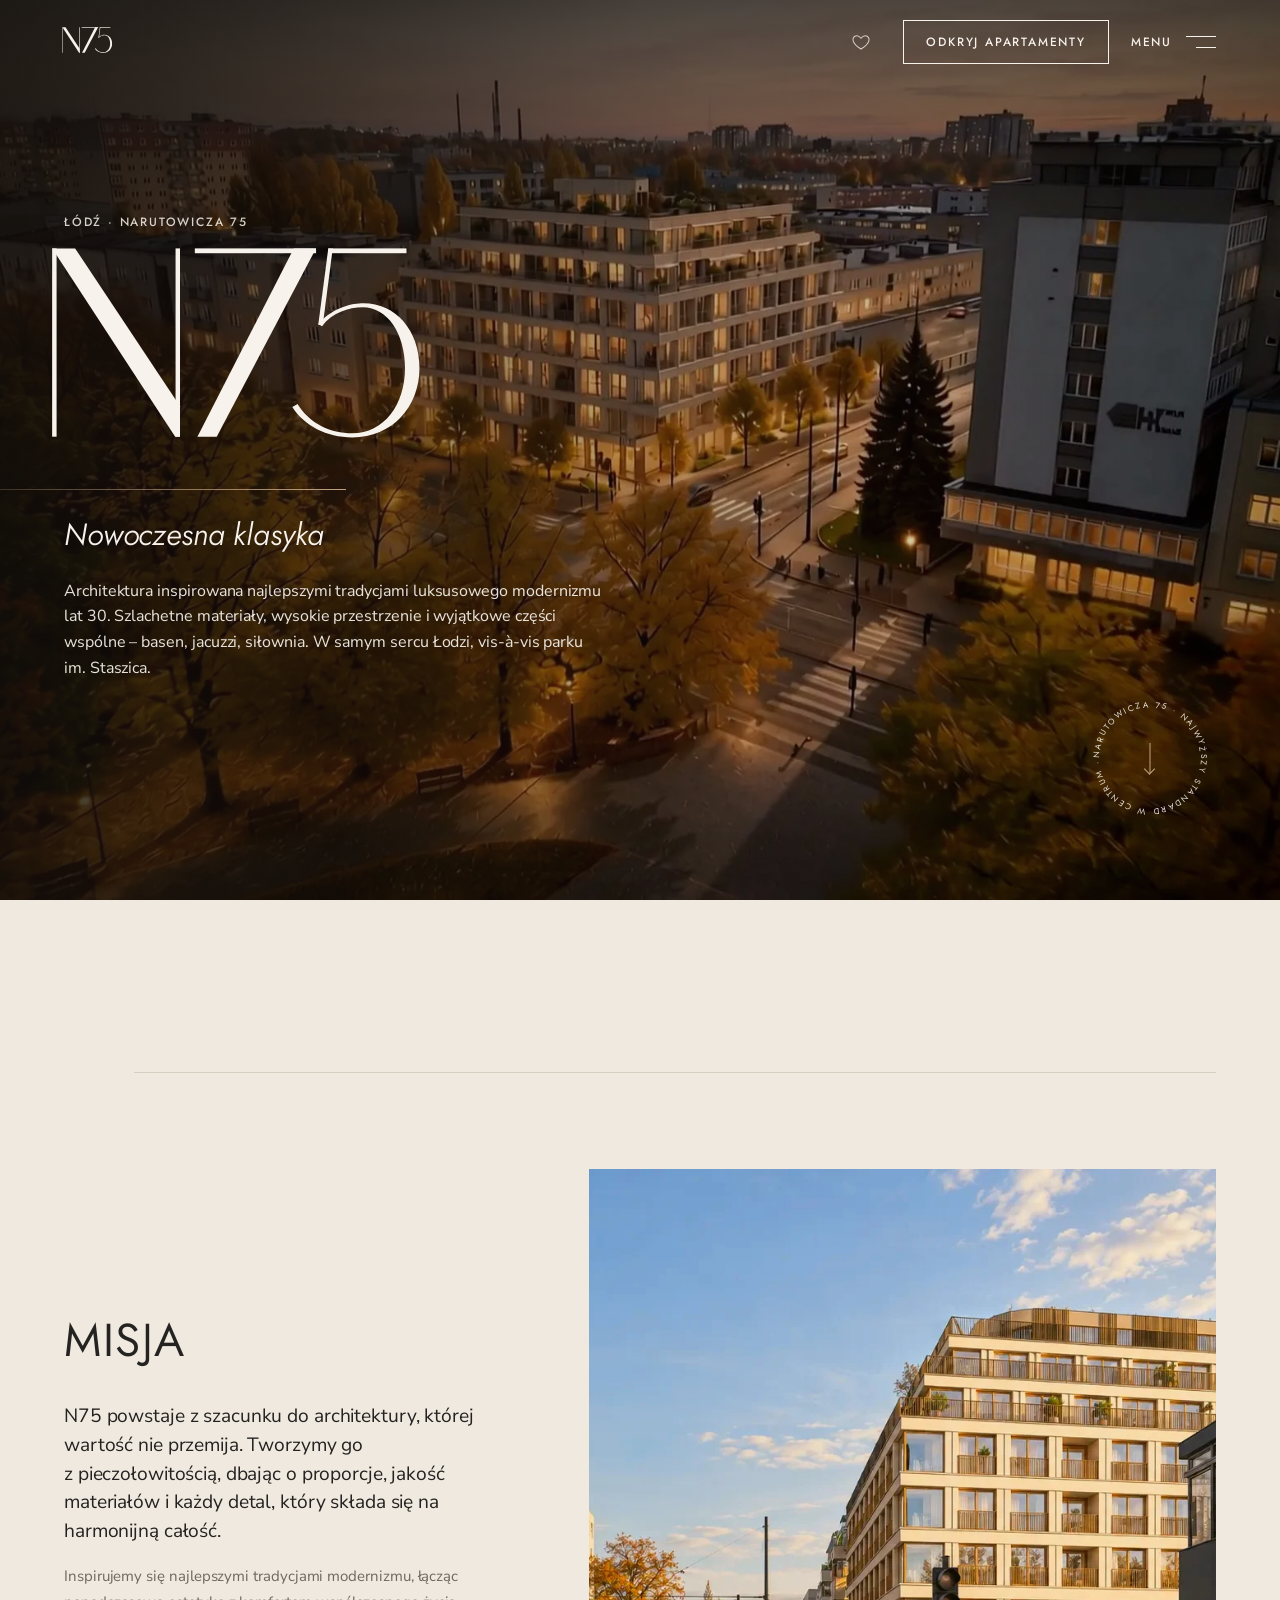
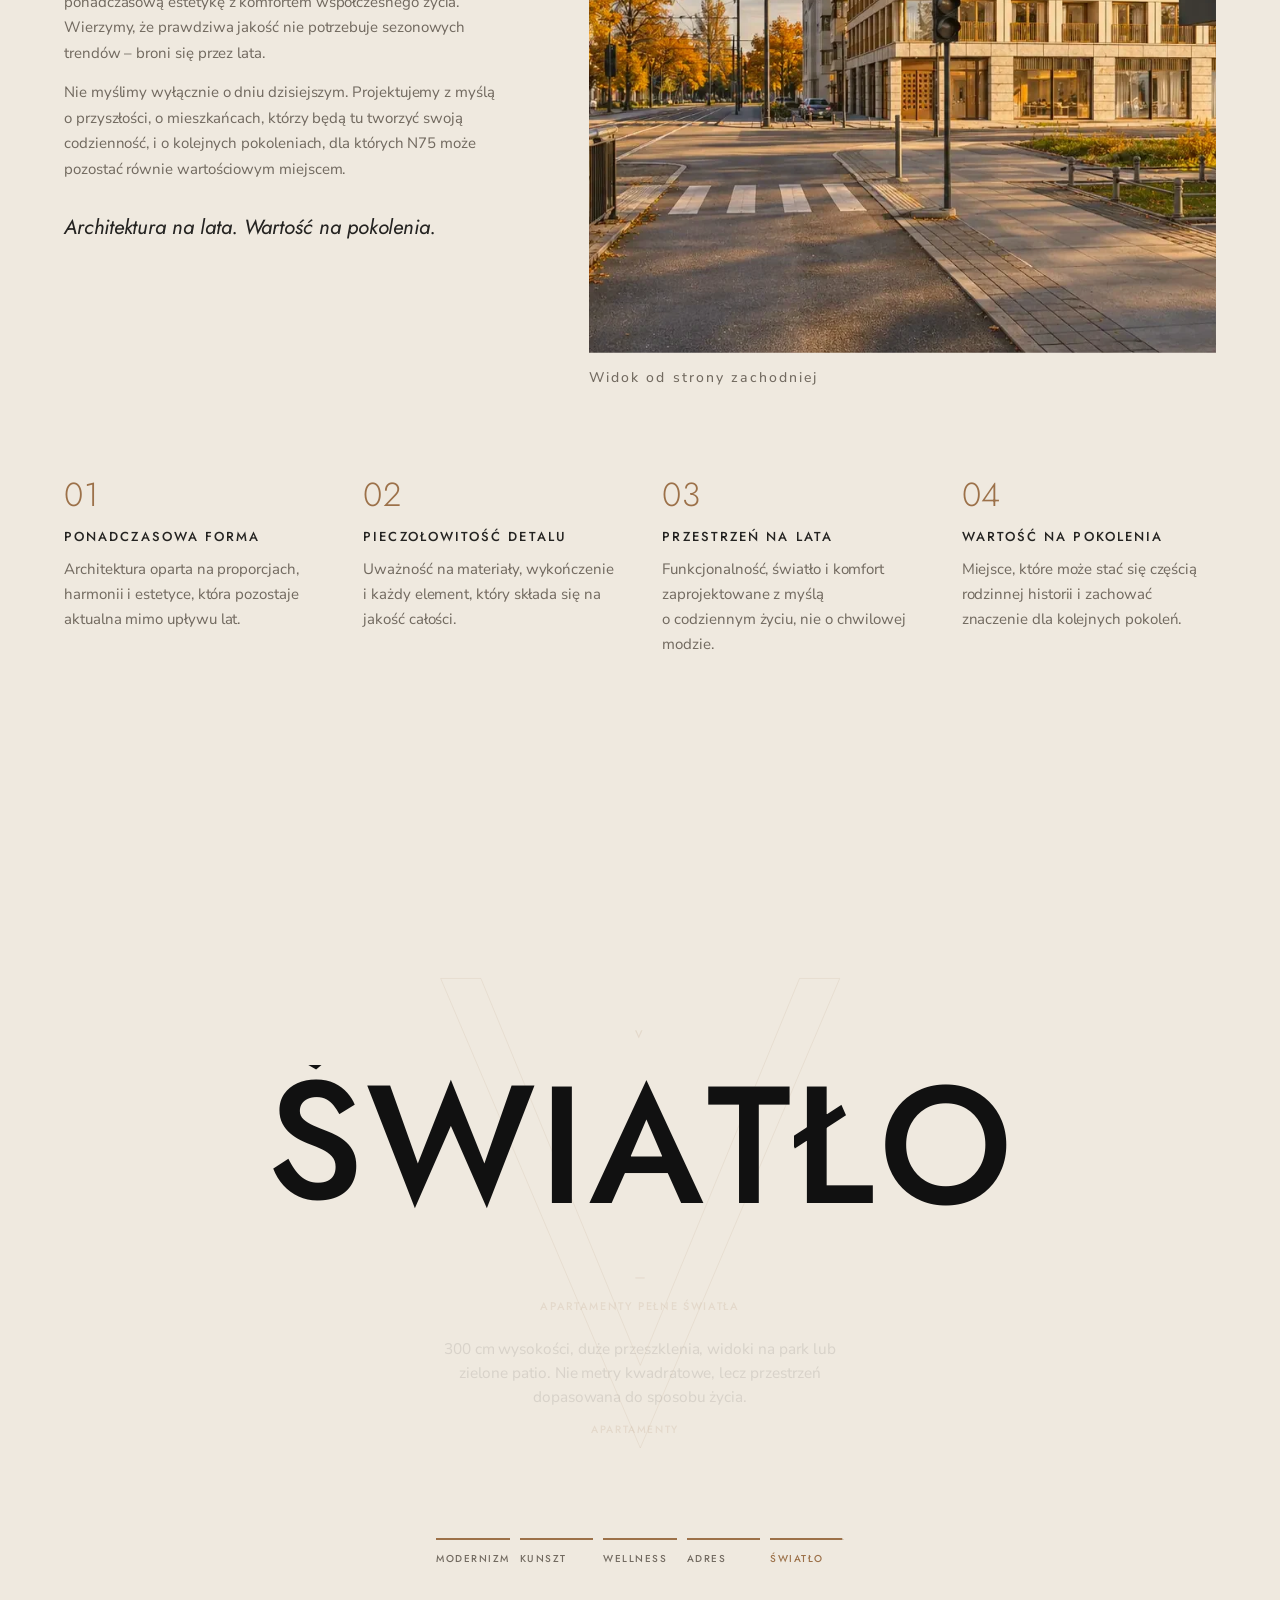
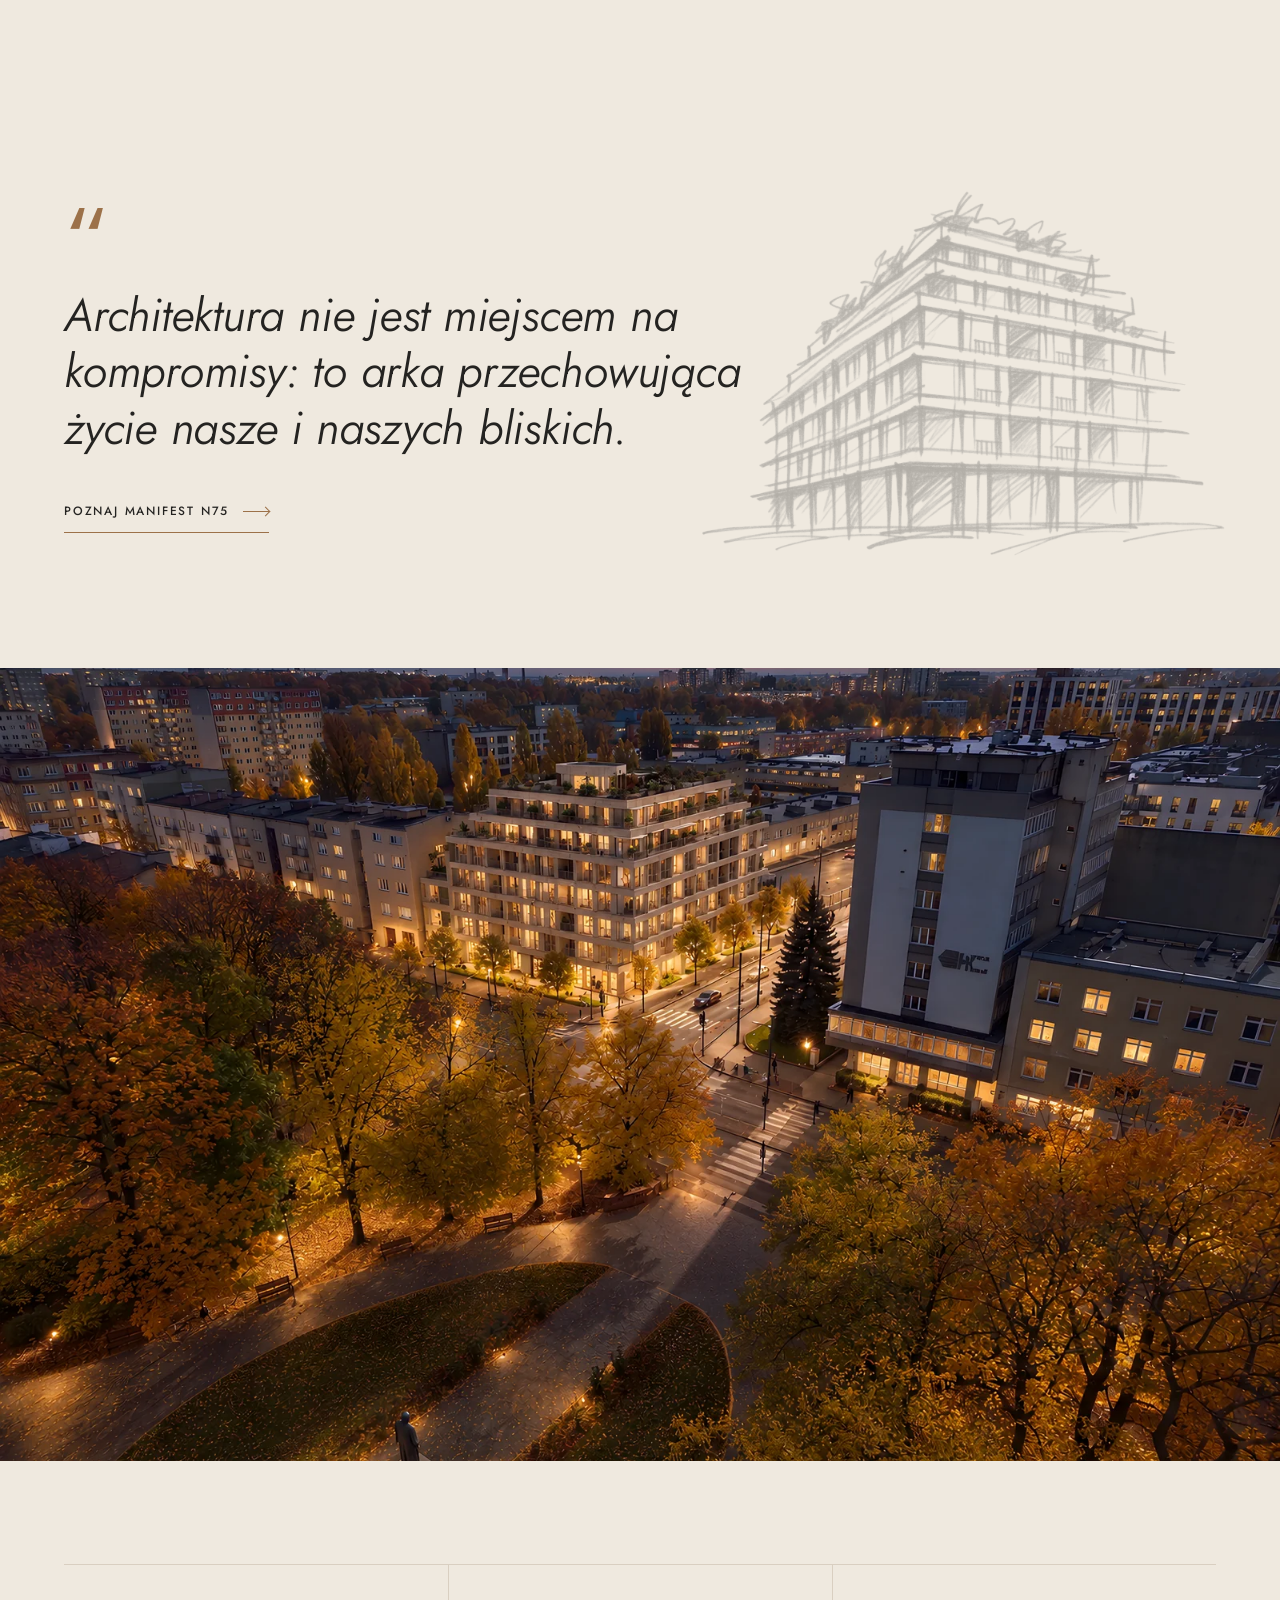
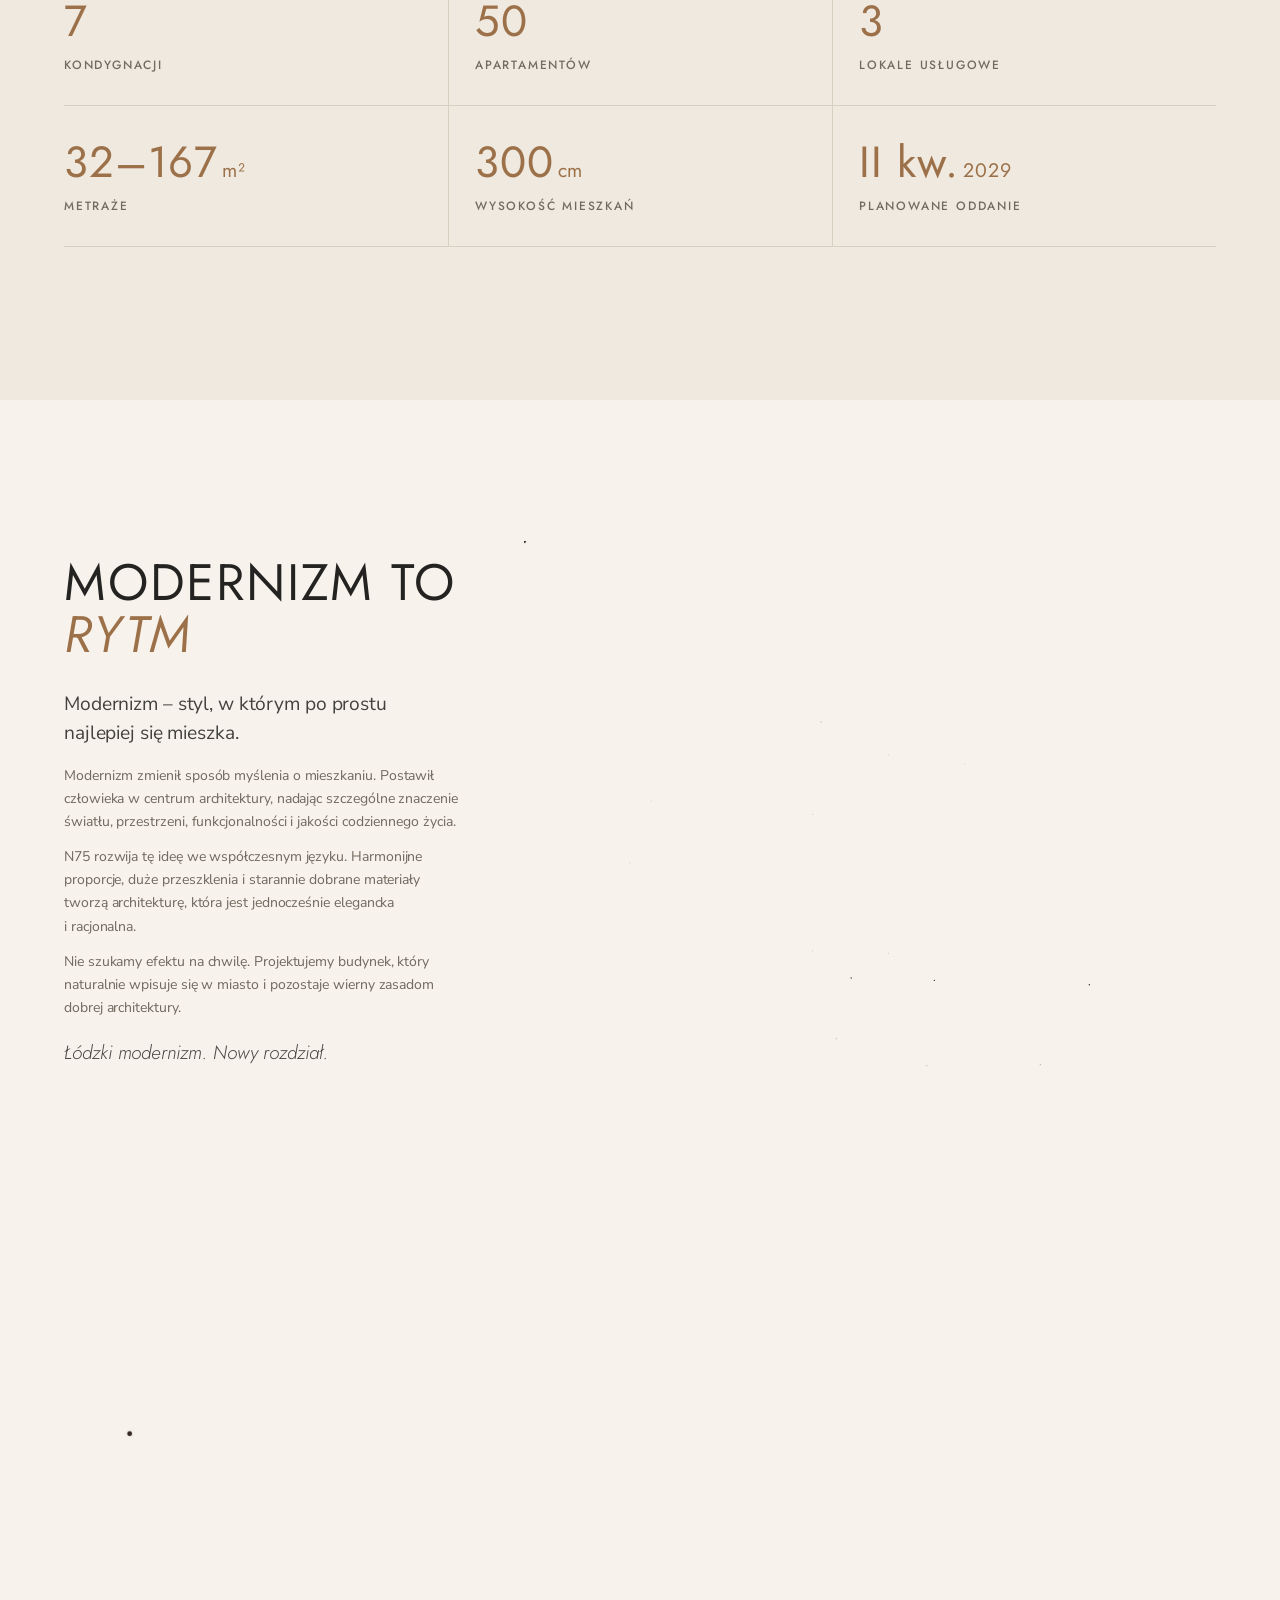
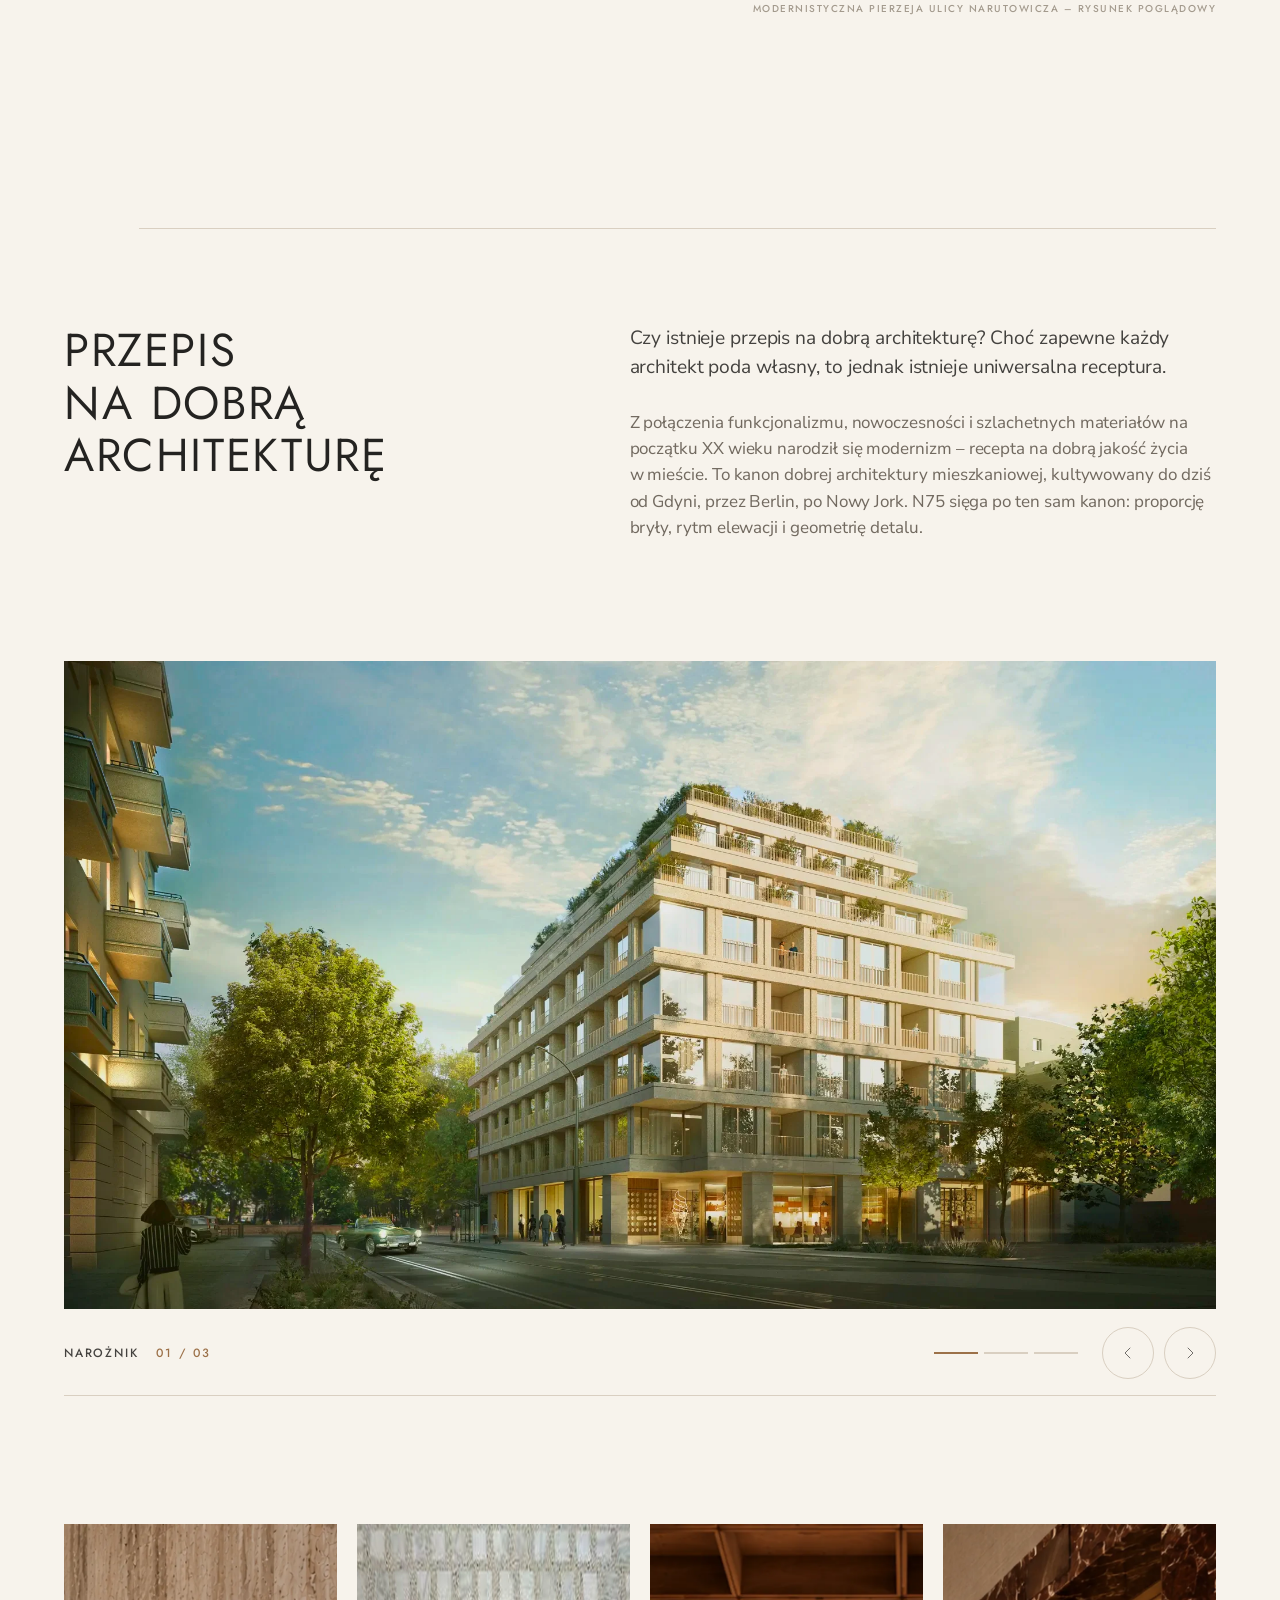
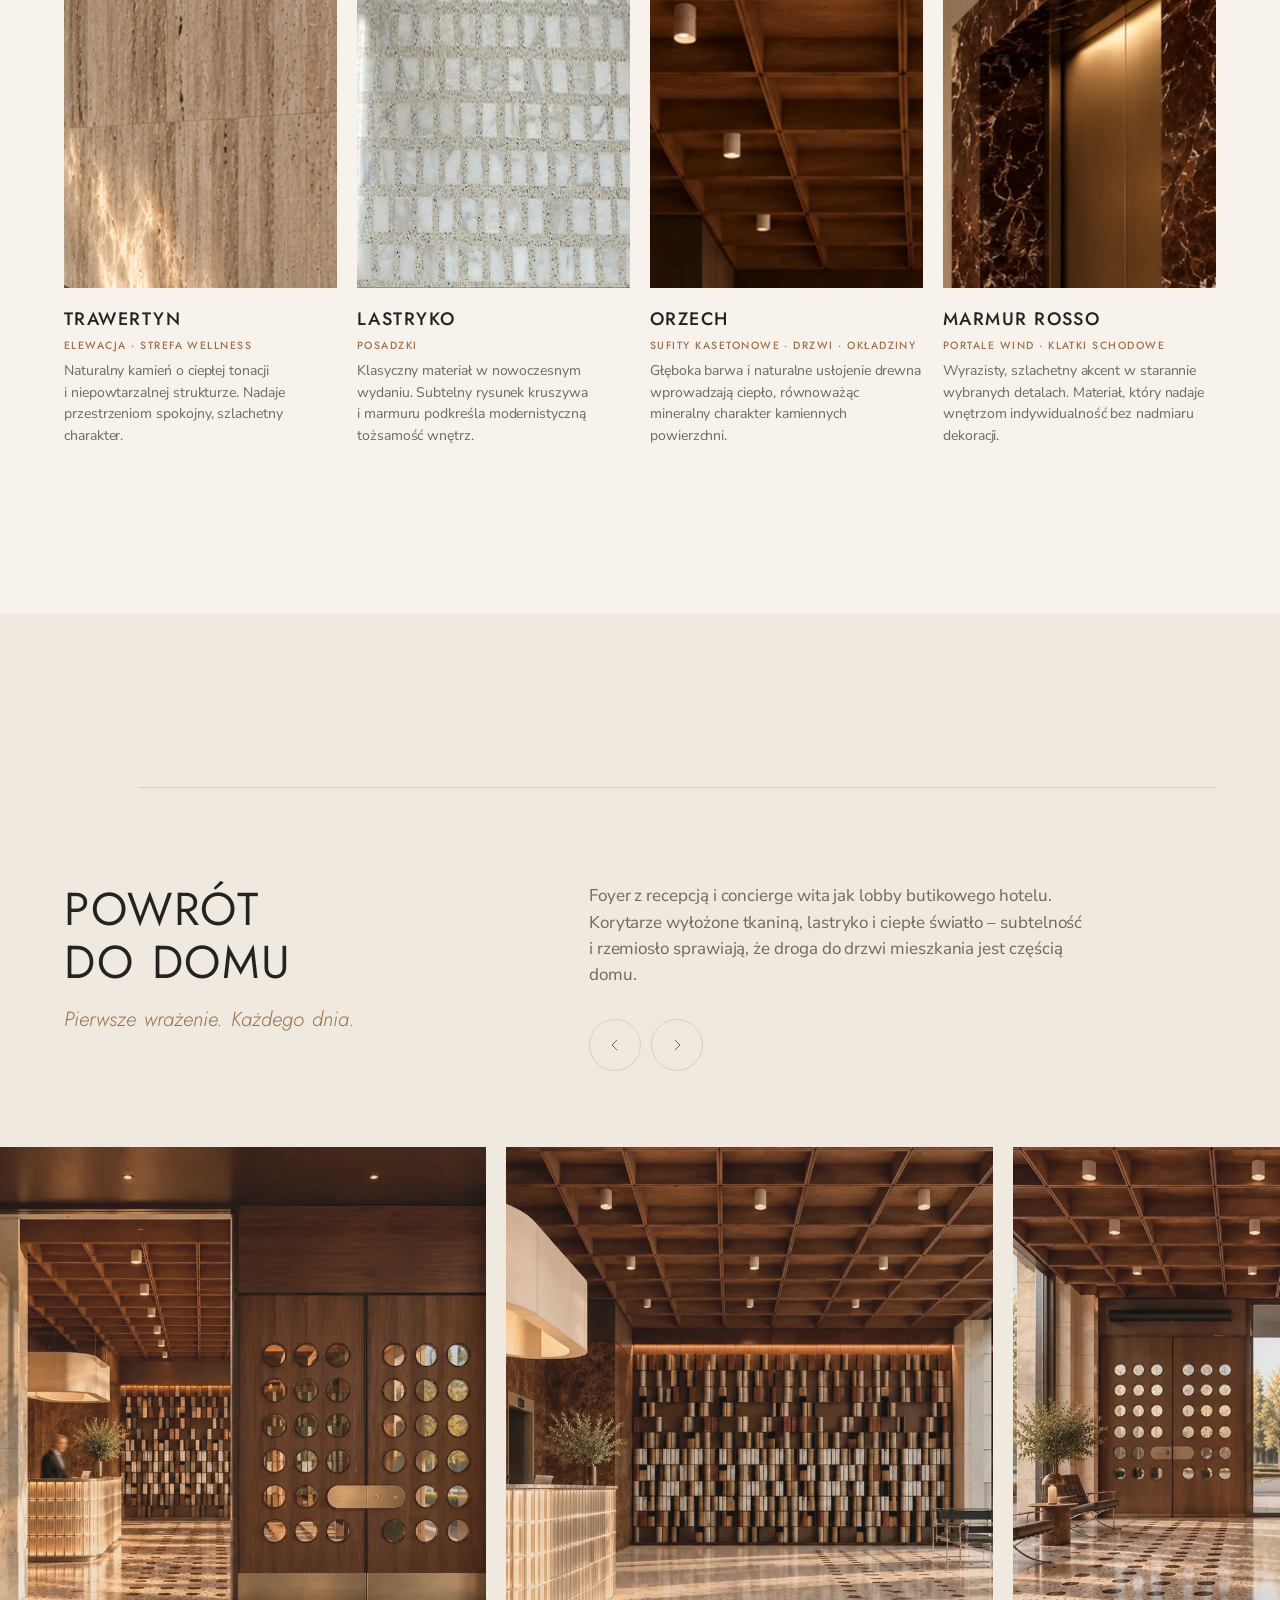
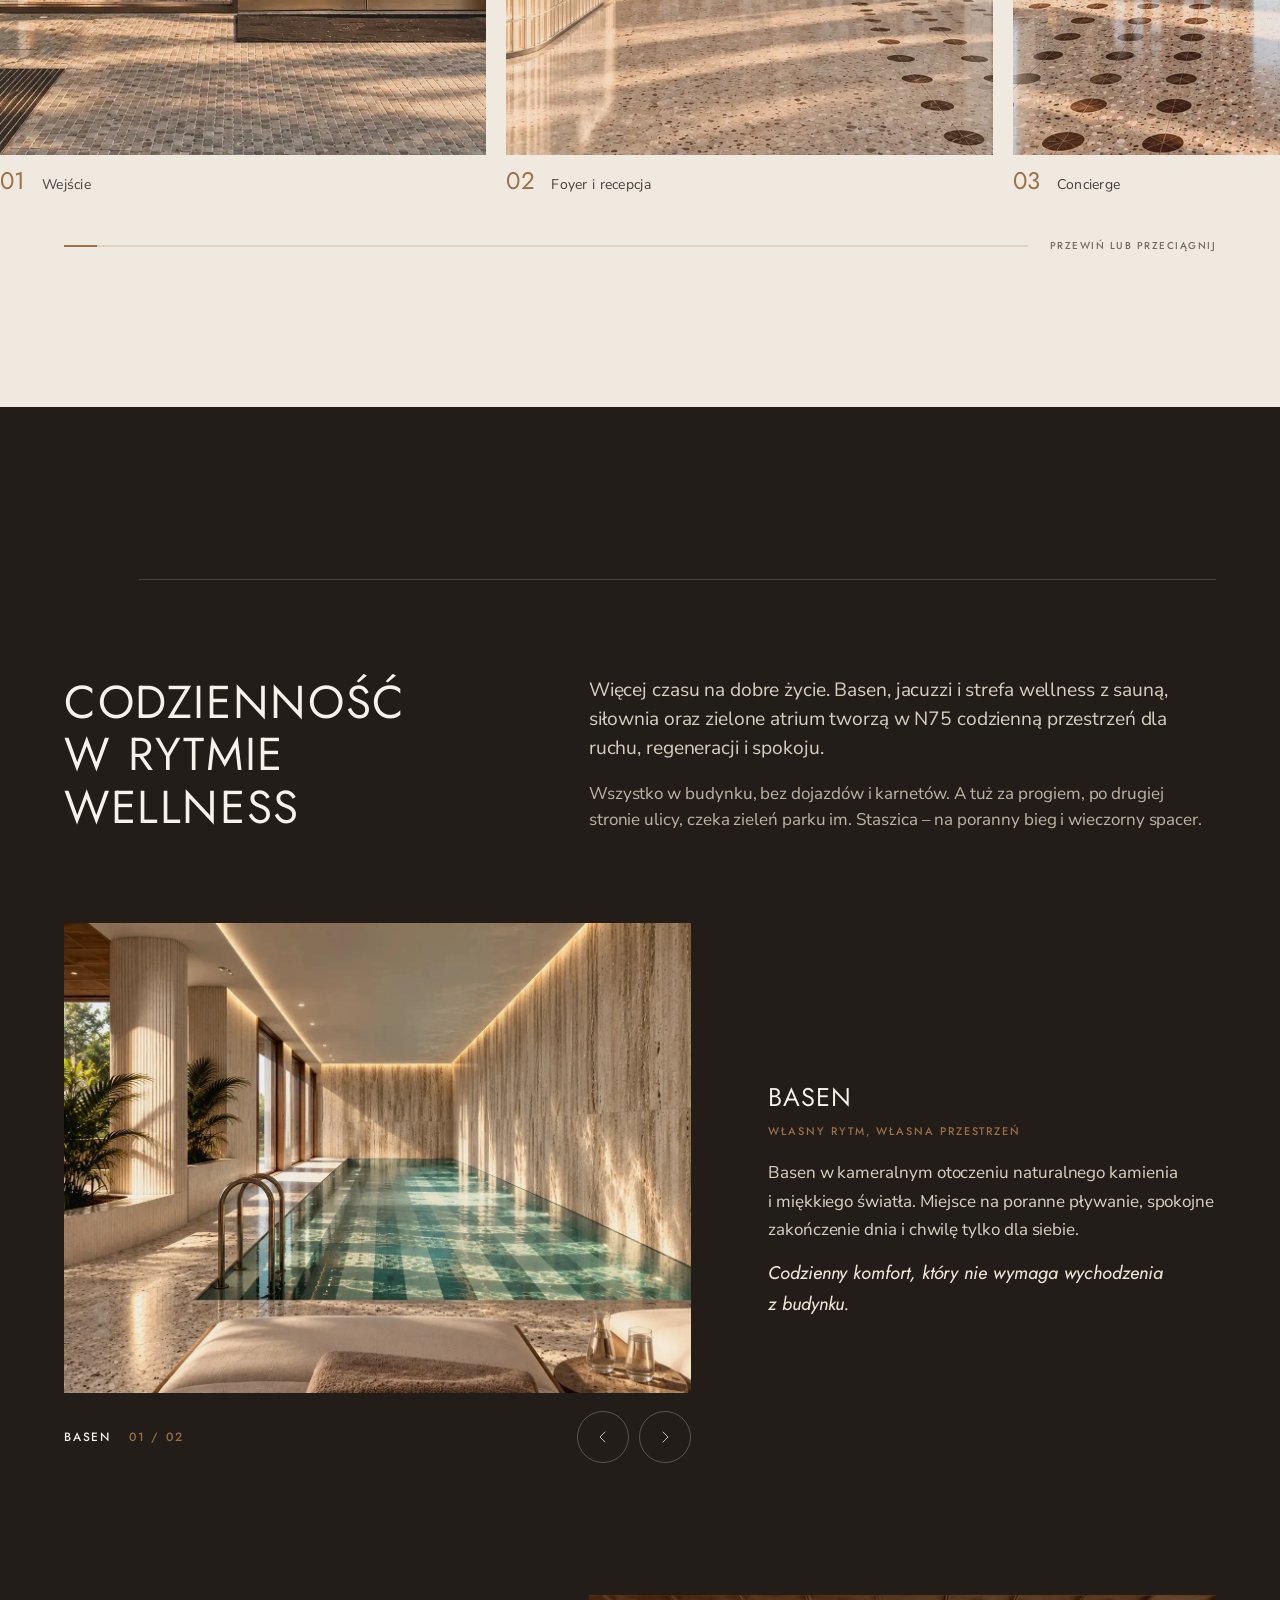
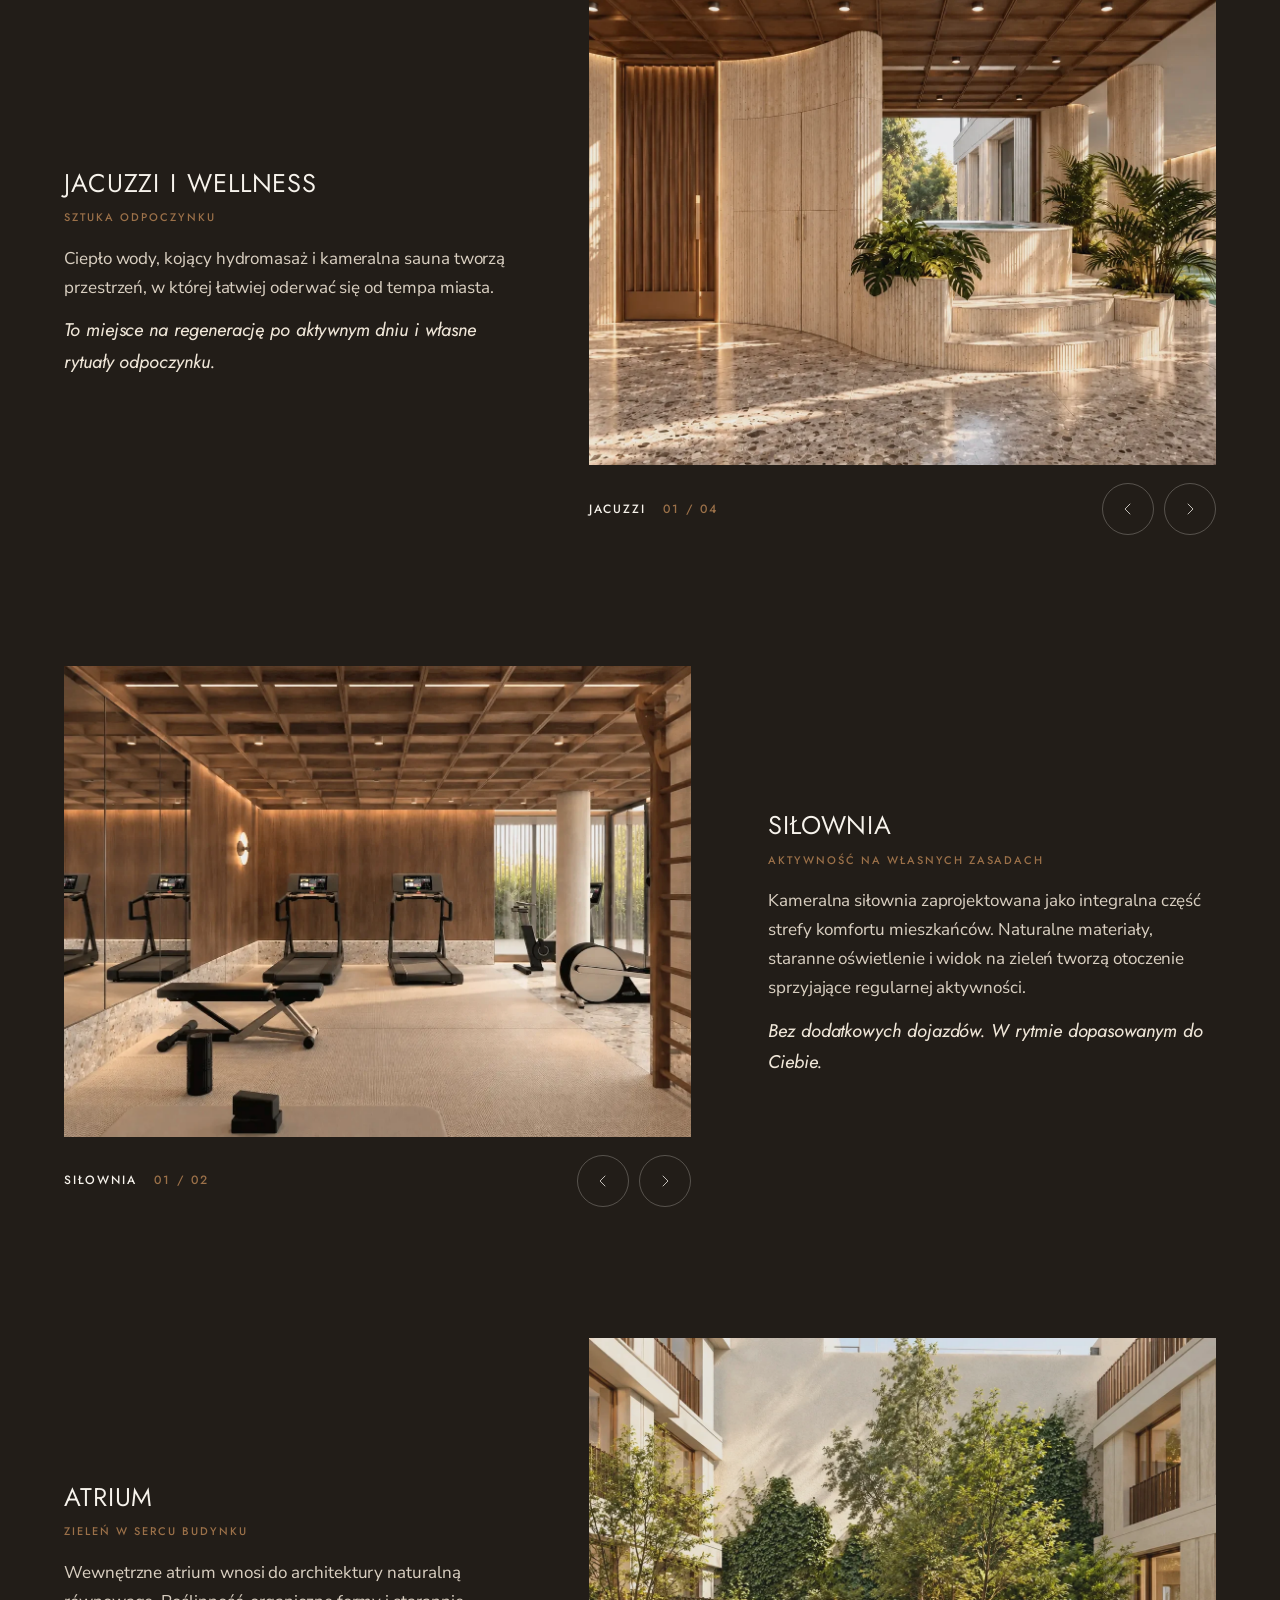
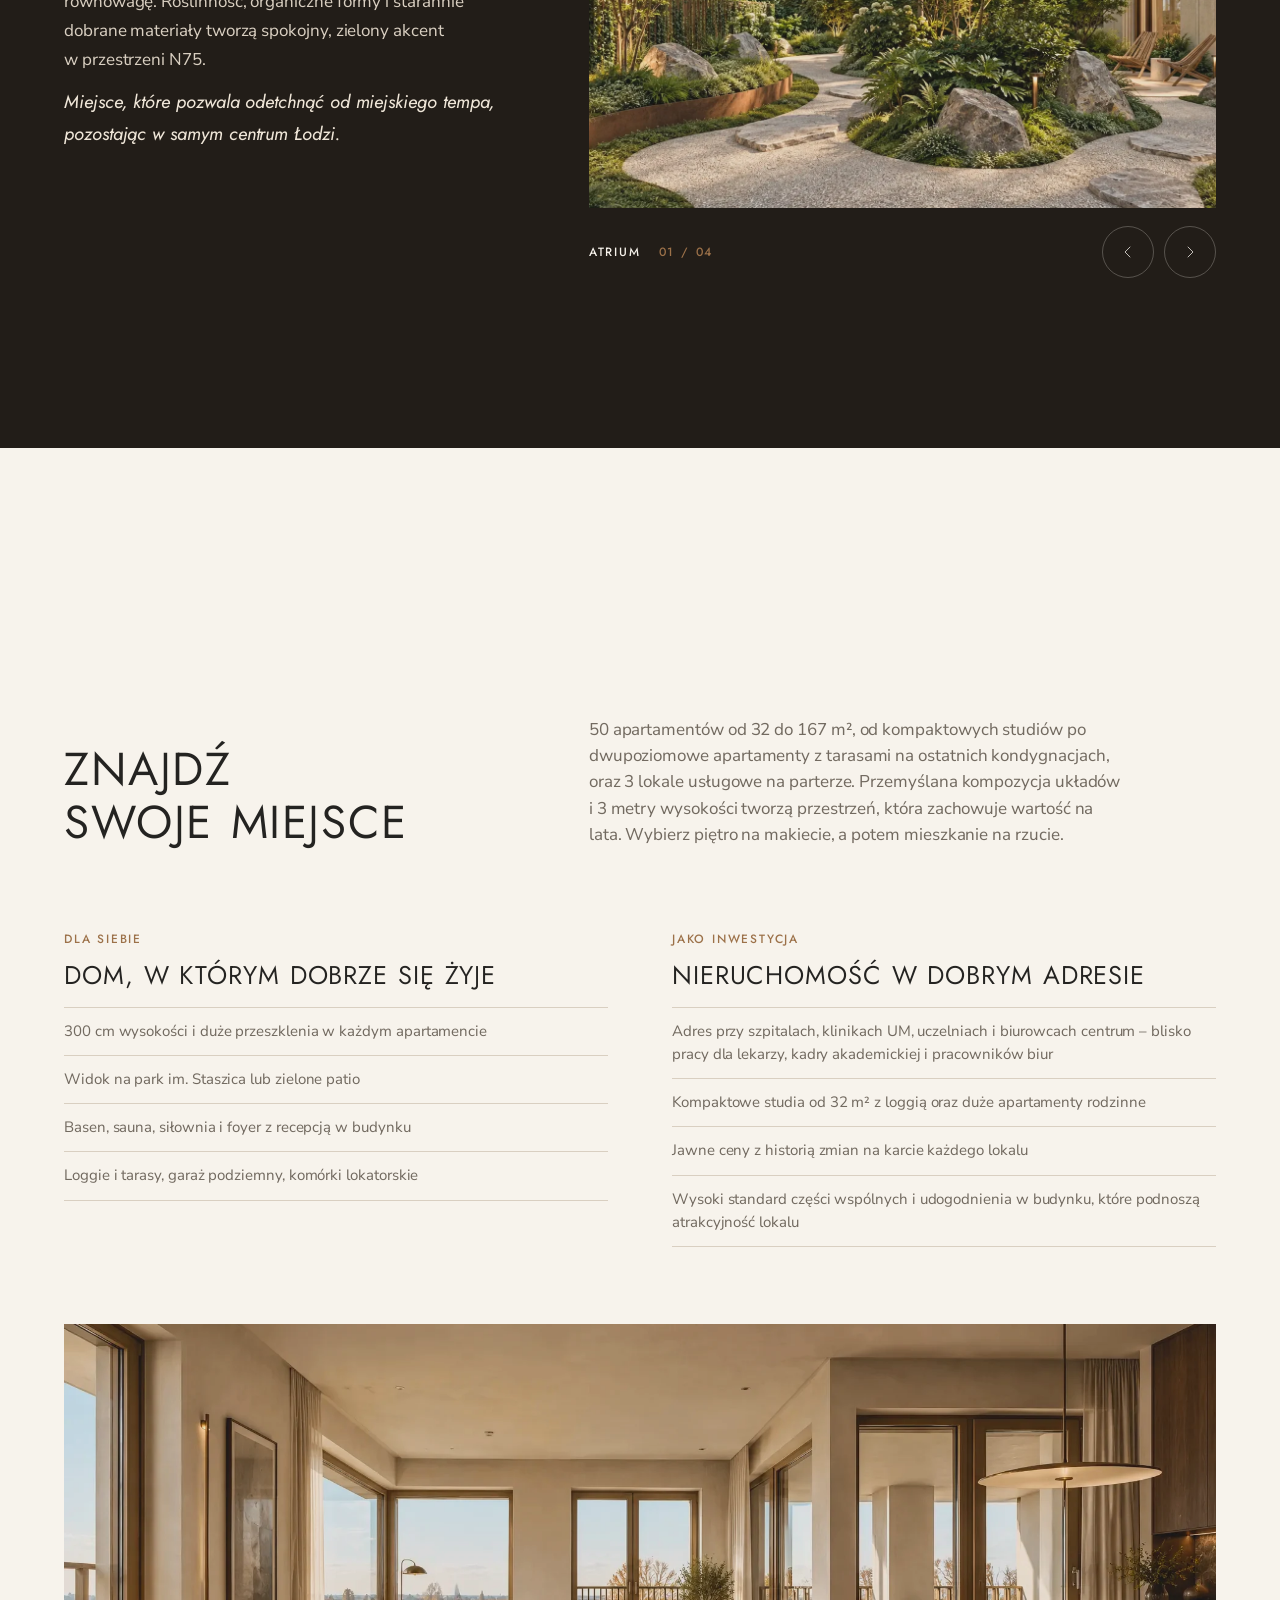
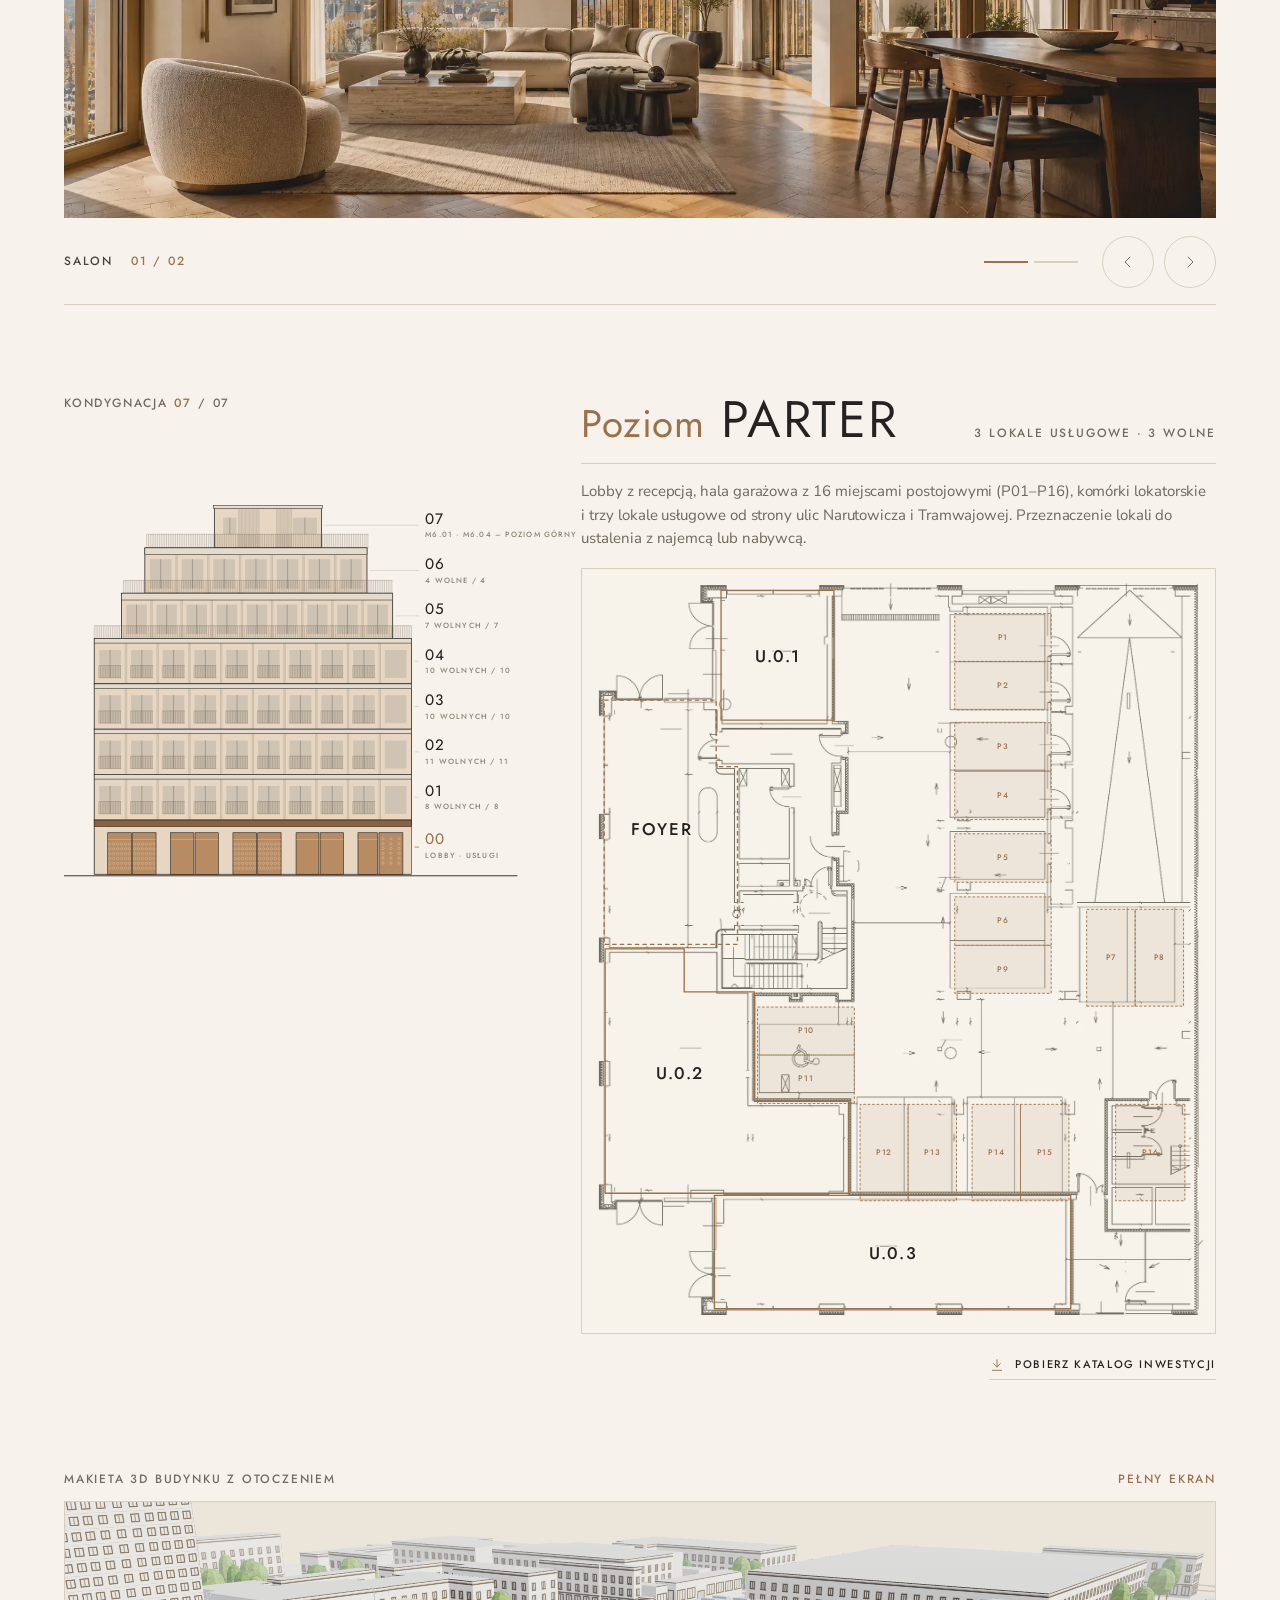
==== commit 0c05b3b7: "Hero: film 24 s, wolniejsze przejścia i pojawianie się scen Sceny mocniej zwolnione (budynek 1,35×, " ====
--- a/index.html
+++ b/index.html
@@ -19,7 +19,7 @@
   <link href="https://fonts.googleapis.com/css2?family=Jost:ital,wght@0,300..600;1,300..500&family=Nunito+Sans:ital,opsz,wght@0,6..12,300..700;1,6..12,300..500&display=swap" rel="stylesheet">
   <link rel="preload" as="image" href="assets/img/hero-film-poster.webp" imagesrcset="assets/img/hero-film-poster-1280.webp 1280w, assets/img/hero-film-poster.webp 1920w" imagesizes="100vw">
   <link rel="stylesheet" href="https://unpkg.com/leaflet@1.9.4/dist/leaflet.css" crossorigin="">
-  <link rel="stylesheet" href="assets/css/style.css?v=1794733739">
+  <link rel="stylesheet" href="assets/css/style.css?v=1794737387">
   <script>document.documentElement.classList.add('js');
   // Futura / Avenir Next tylko na Apple: gdy ich brak, dostrajamy darmowe zamienniki (Jost, Nunito Sans)
   (function(){try{var c=document.createElement('canvas').getContext('2d'),t='MWNmwqr075 Łódź';function w(f){c.font='72px '+f;return c.measureText(t).width}
@@ -97,7 +97,7 @@
     <!-- Film w hero: architektura (zmierzch → dzień) → atrium → basen → jacuzzi → sauna, slow motion, pętla przez wygaszenie -->
     <div class="hero__poster"></div>
     <video class="hero__video" autoplay muted loop playsinline preload="auto" poster="assets/img/hero-film-poster.webp">
-      <source src="assets/video/n75-hero-film-hq4.mp4" type="video/mp4">
+      <source src="assets/video/n75-hero-film-hq5.mp4" type="video/mp4">
     </video>
   </div>
   <a href="#inwestycja" class="hero__seal" aria-label="Przewiń do opisu inwestycji">
@@ -733,12 +733,12 @@
 </div>
 
 <script src="https://unpkg.com/leaflet@1.9.4/dist/leaflet.js" crossorigin=""></script>
-<script src="assets/js/intro.js?v=1794733739"></script>
-<script src="assets/js/extras.js?v=1794733739"></script>
-<script src="assets/js/units.js?v=1794733739"></script>
-<script src="assets/js/dziennik.js?v=1794733739"></script>
-<script src="assets/js/plan.js?v=1794733739"></script>
-<script src="assets/js/dollhouse.js?v=1794733739" defer></script>
-<script src="assets/js/main.js?v=1794733739"></script>
+<script src="assets/js/intro.js?v=1794737387"></script>
+<script src="assets/js/extras.js?v=1794737387"></script>
+<script src="assets/js/units.js?v=1794737387"></script>
+<script src="assets/js/dziennik.js?v=1794737387"></script>
+<script src="assets/js/plan.js?v=1794737387"></script>
+<script src="assets/js/dollhouse.js?v=1794737387" defer></script>
+<script src="assets/js/main.js?v=1794737387"></script>
 </body>
 </html>
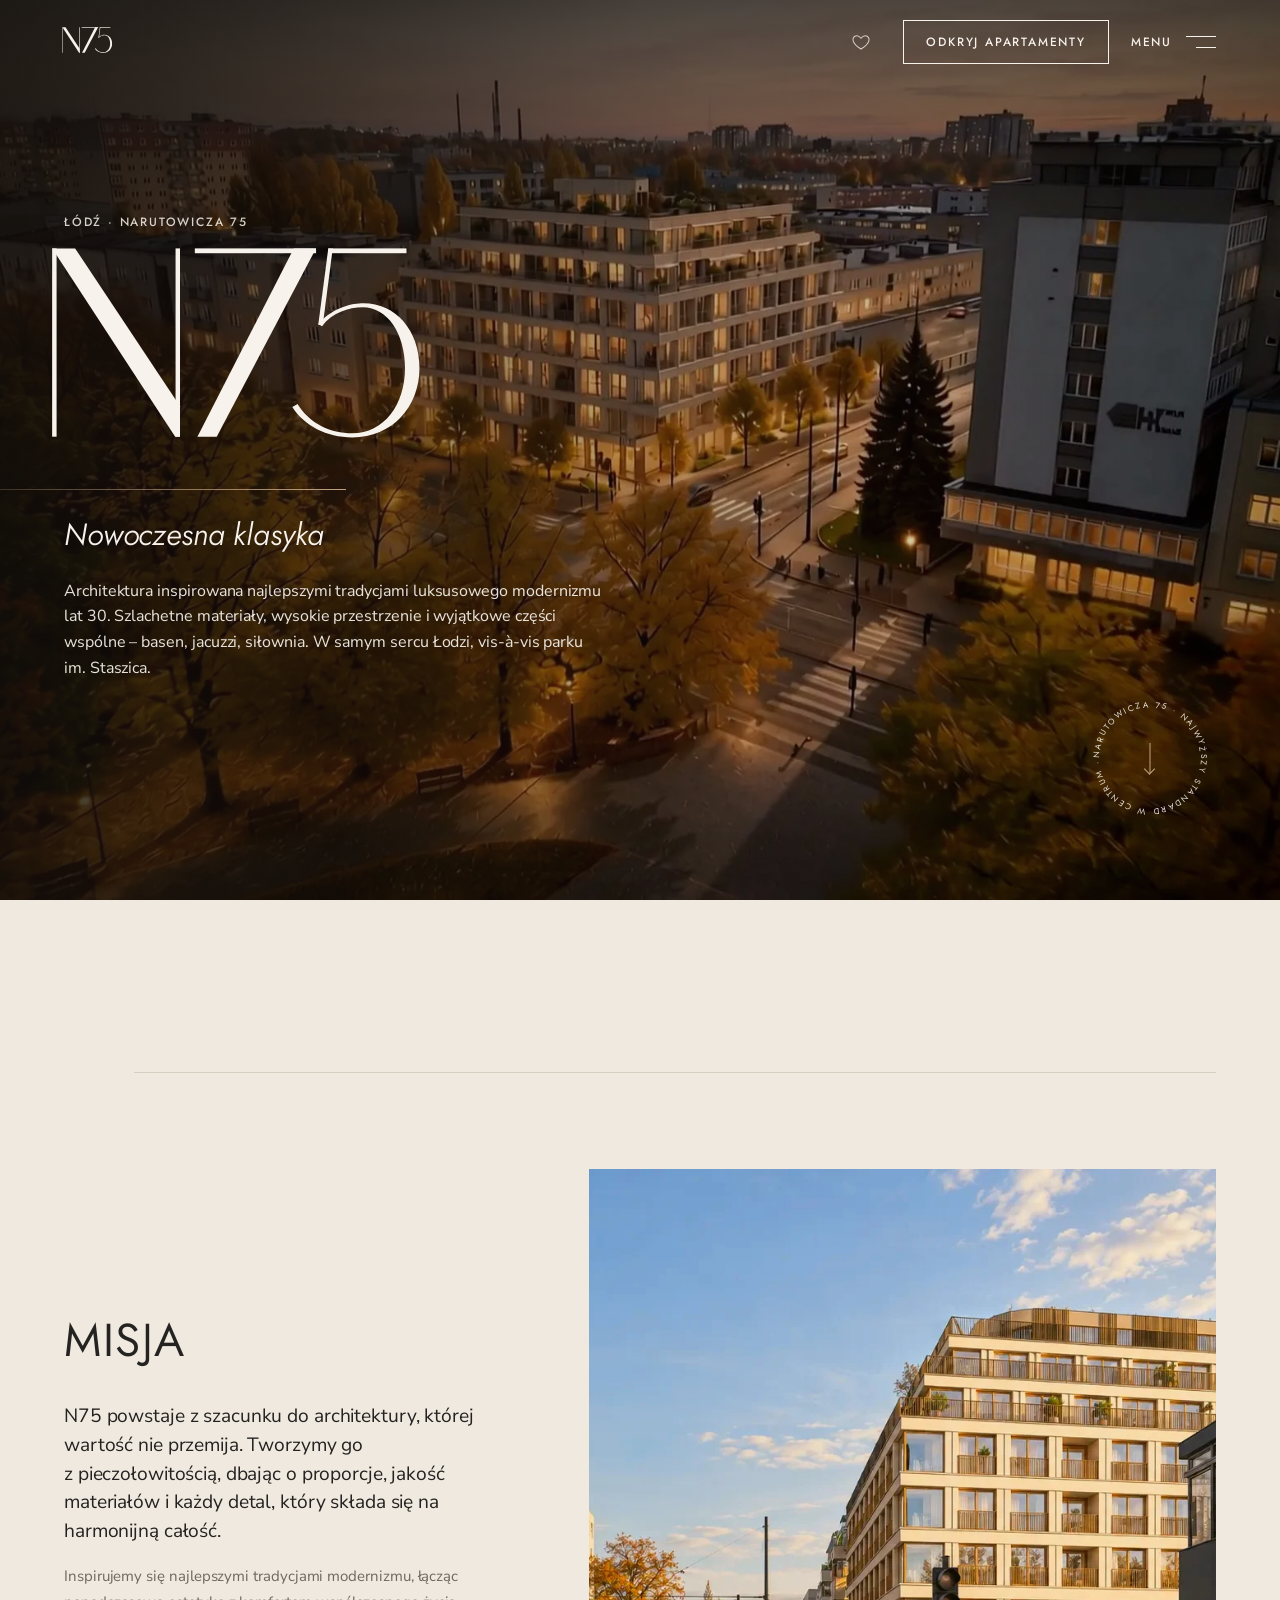
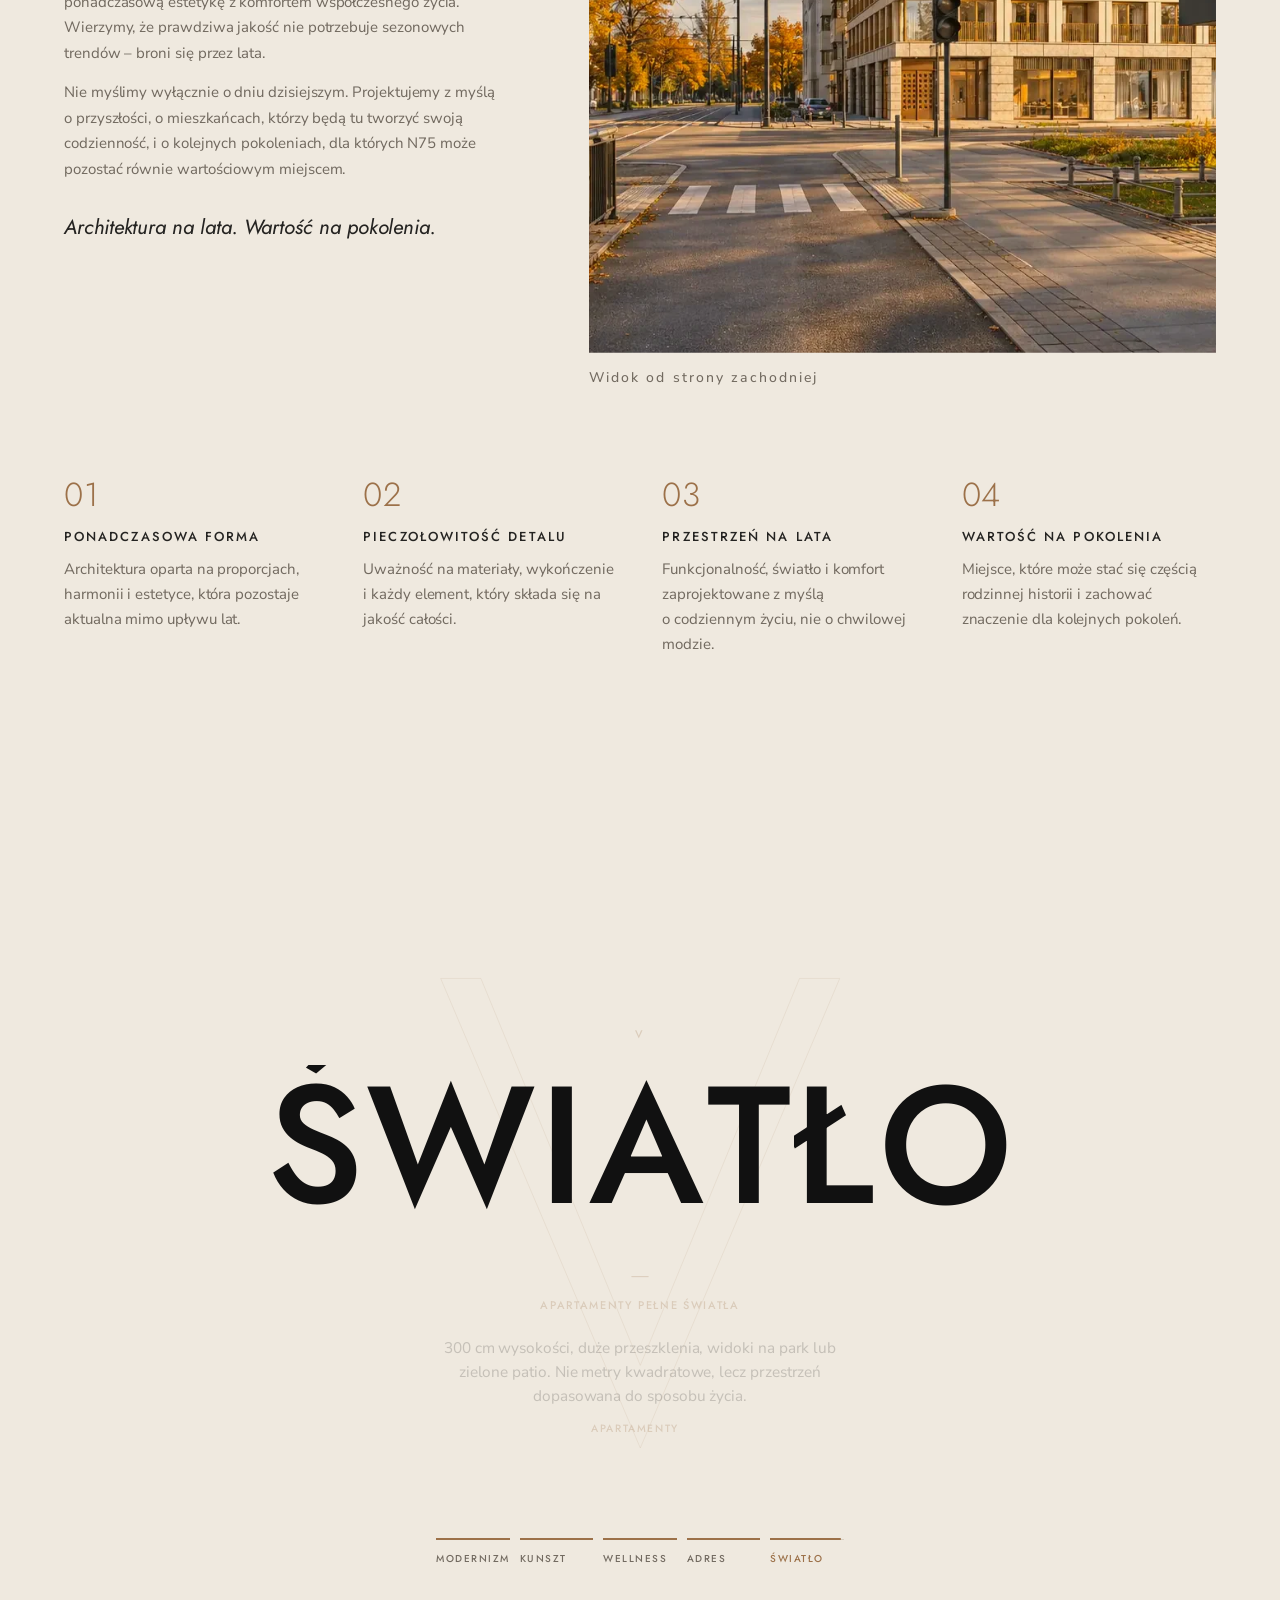
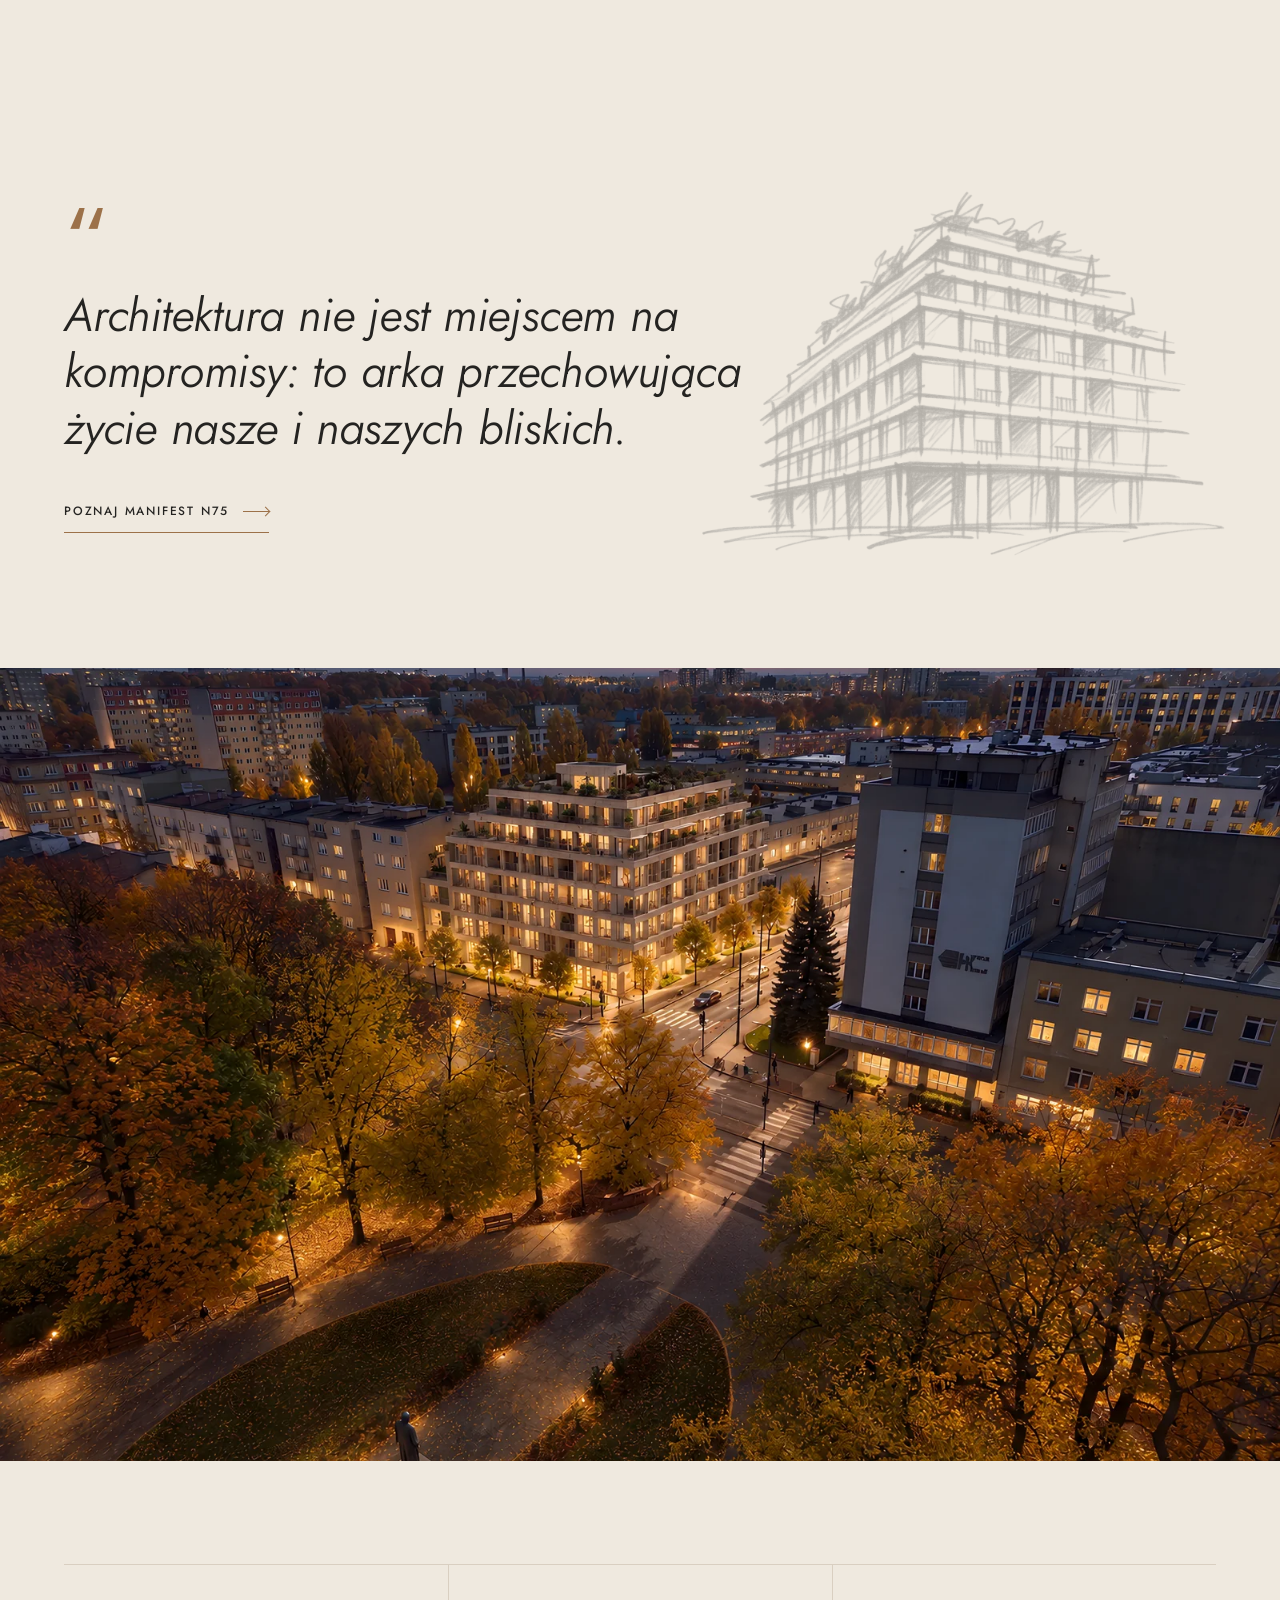
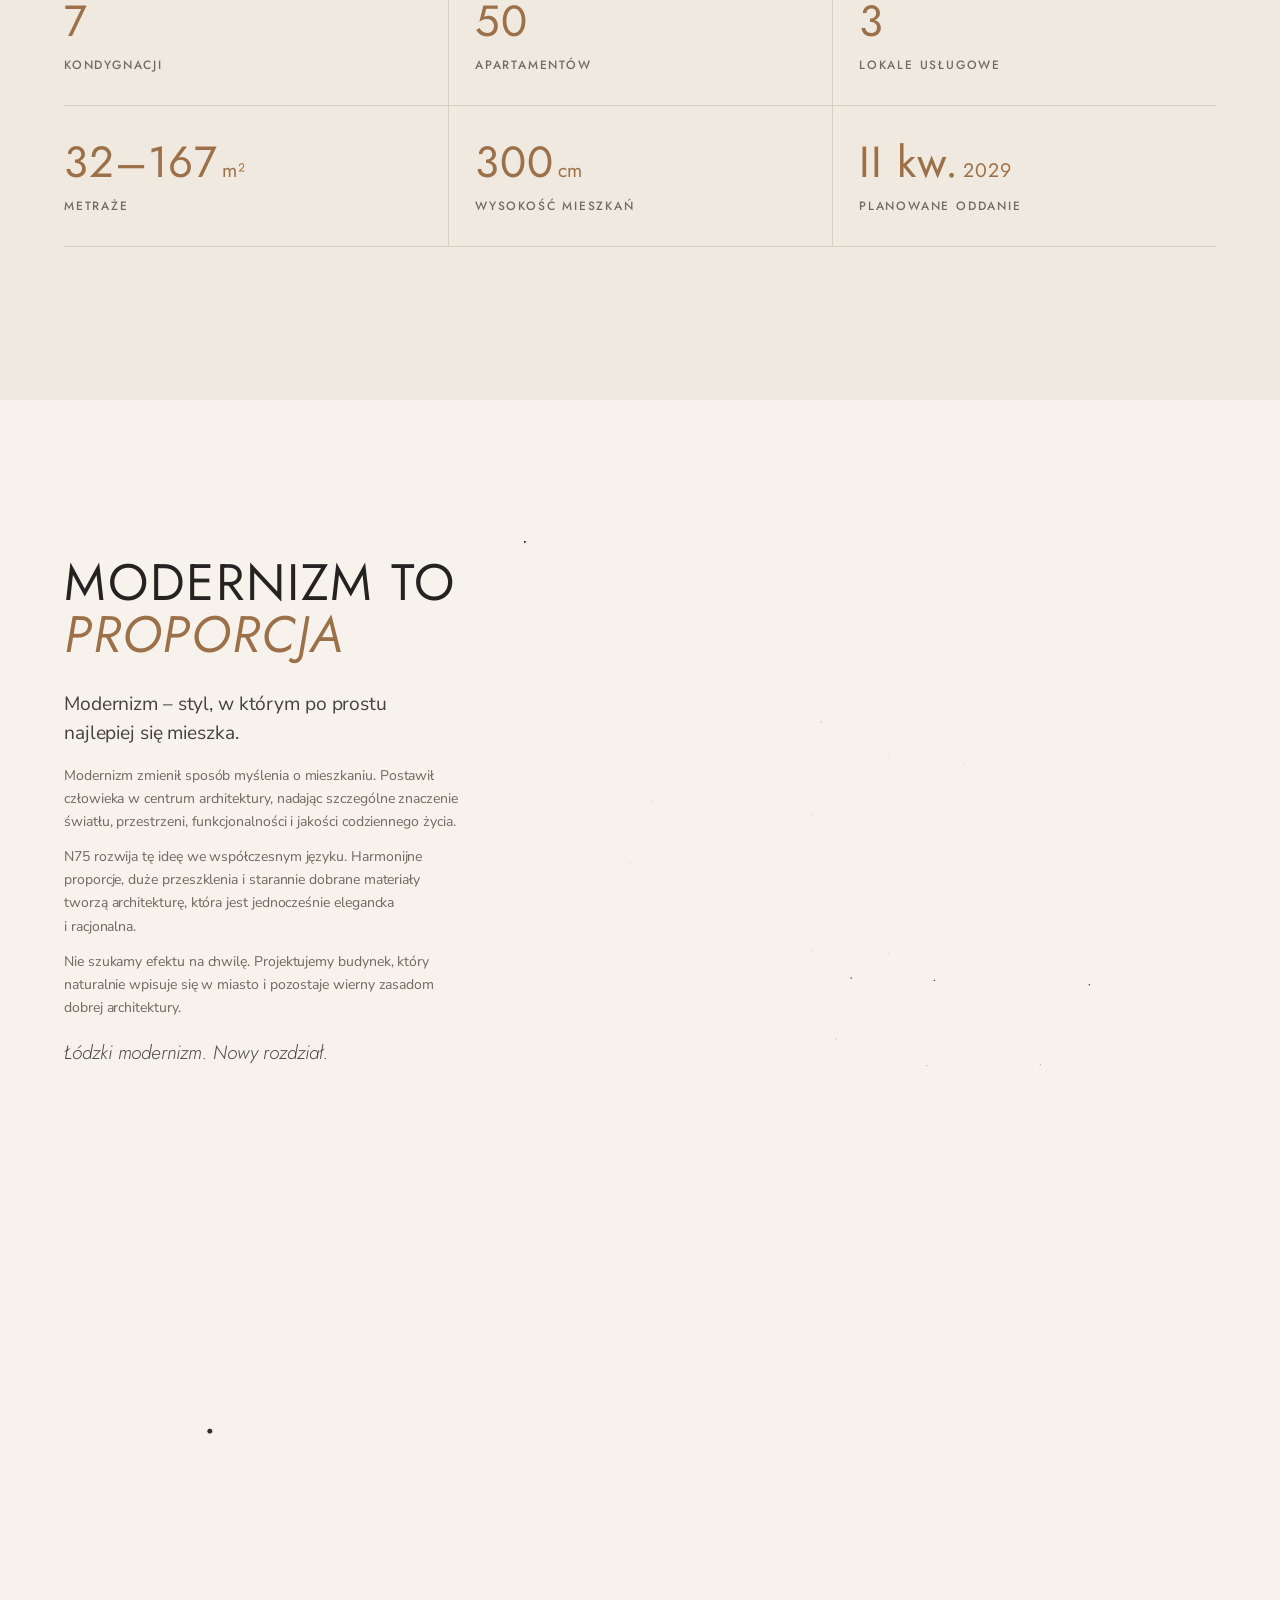
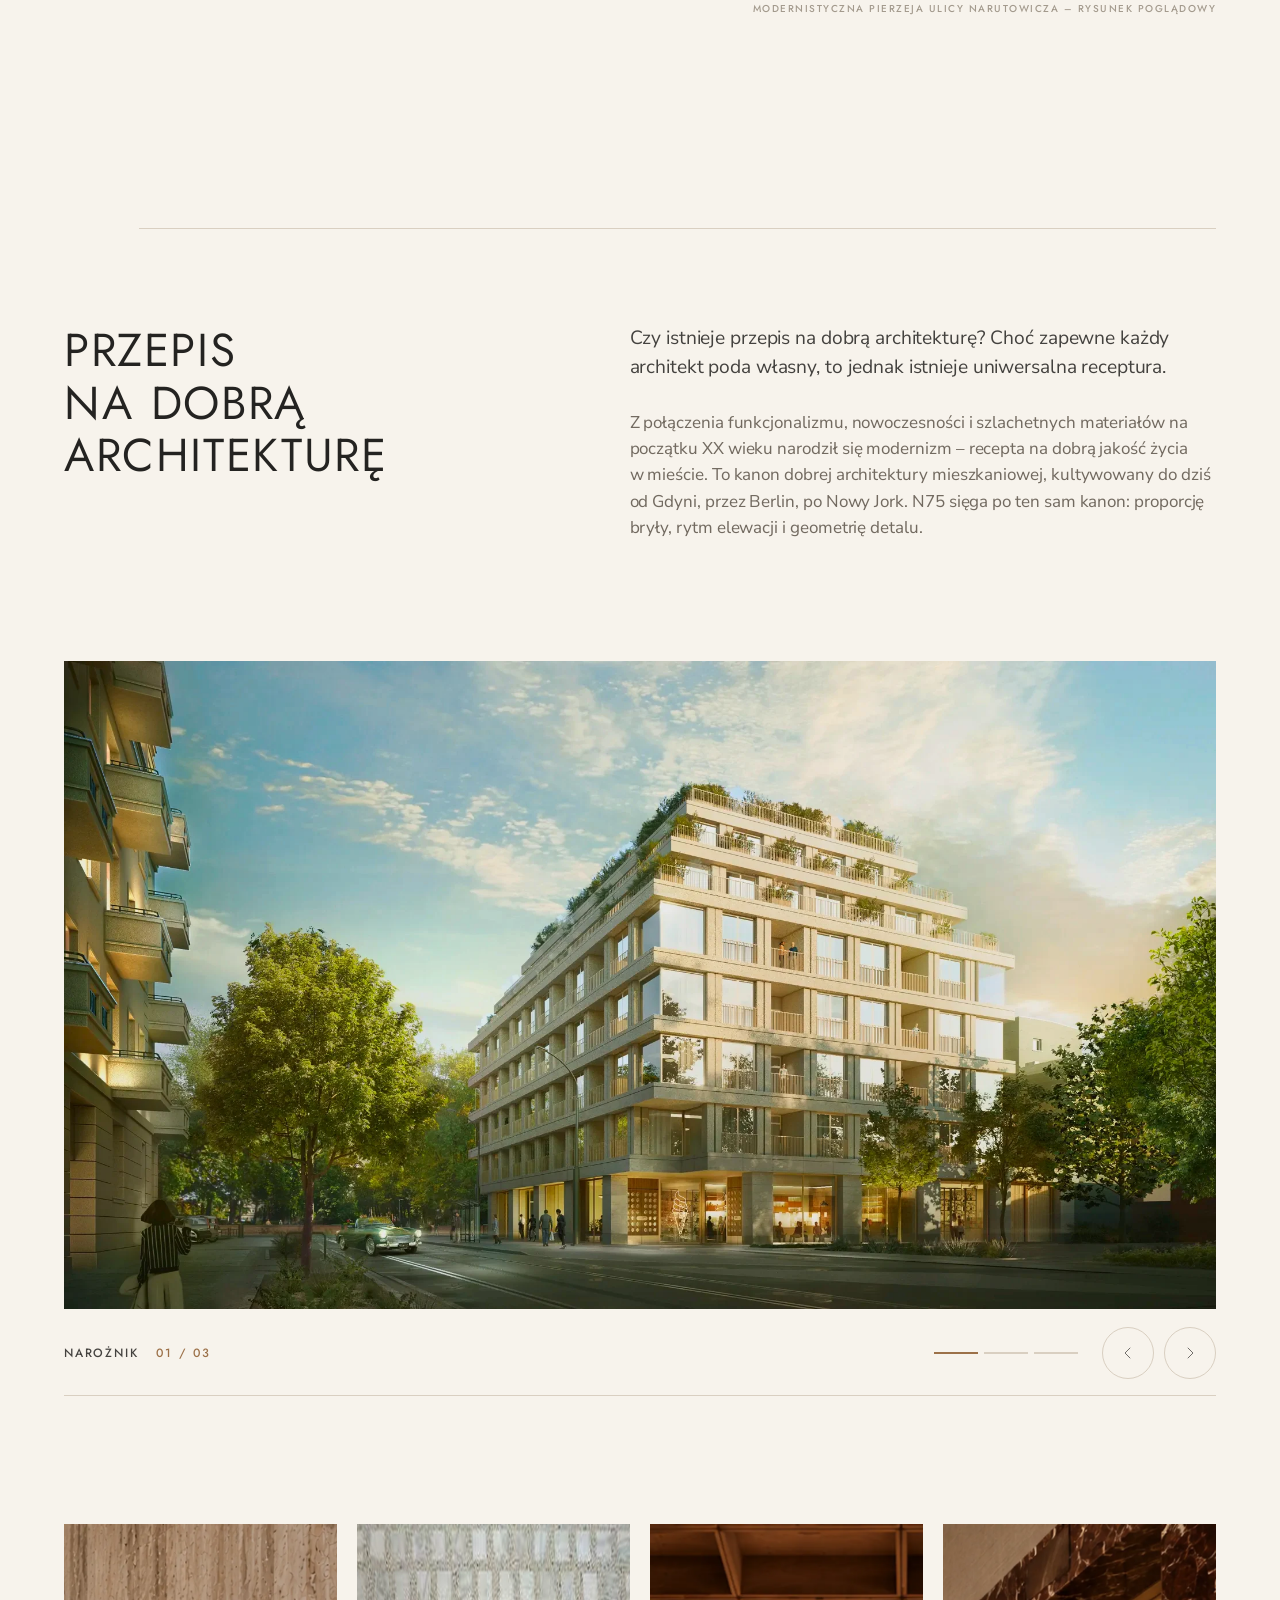
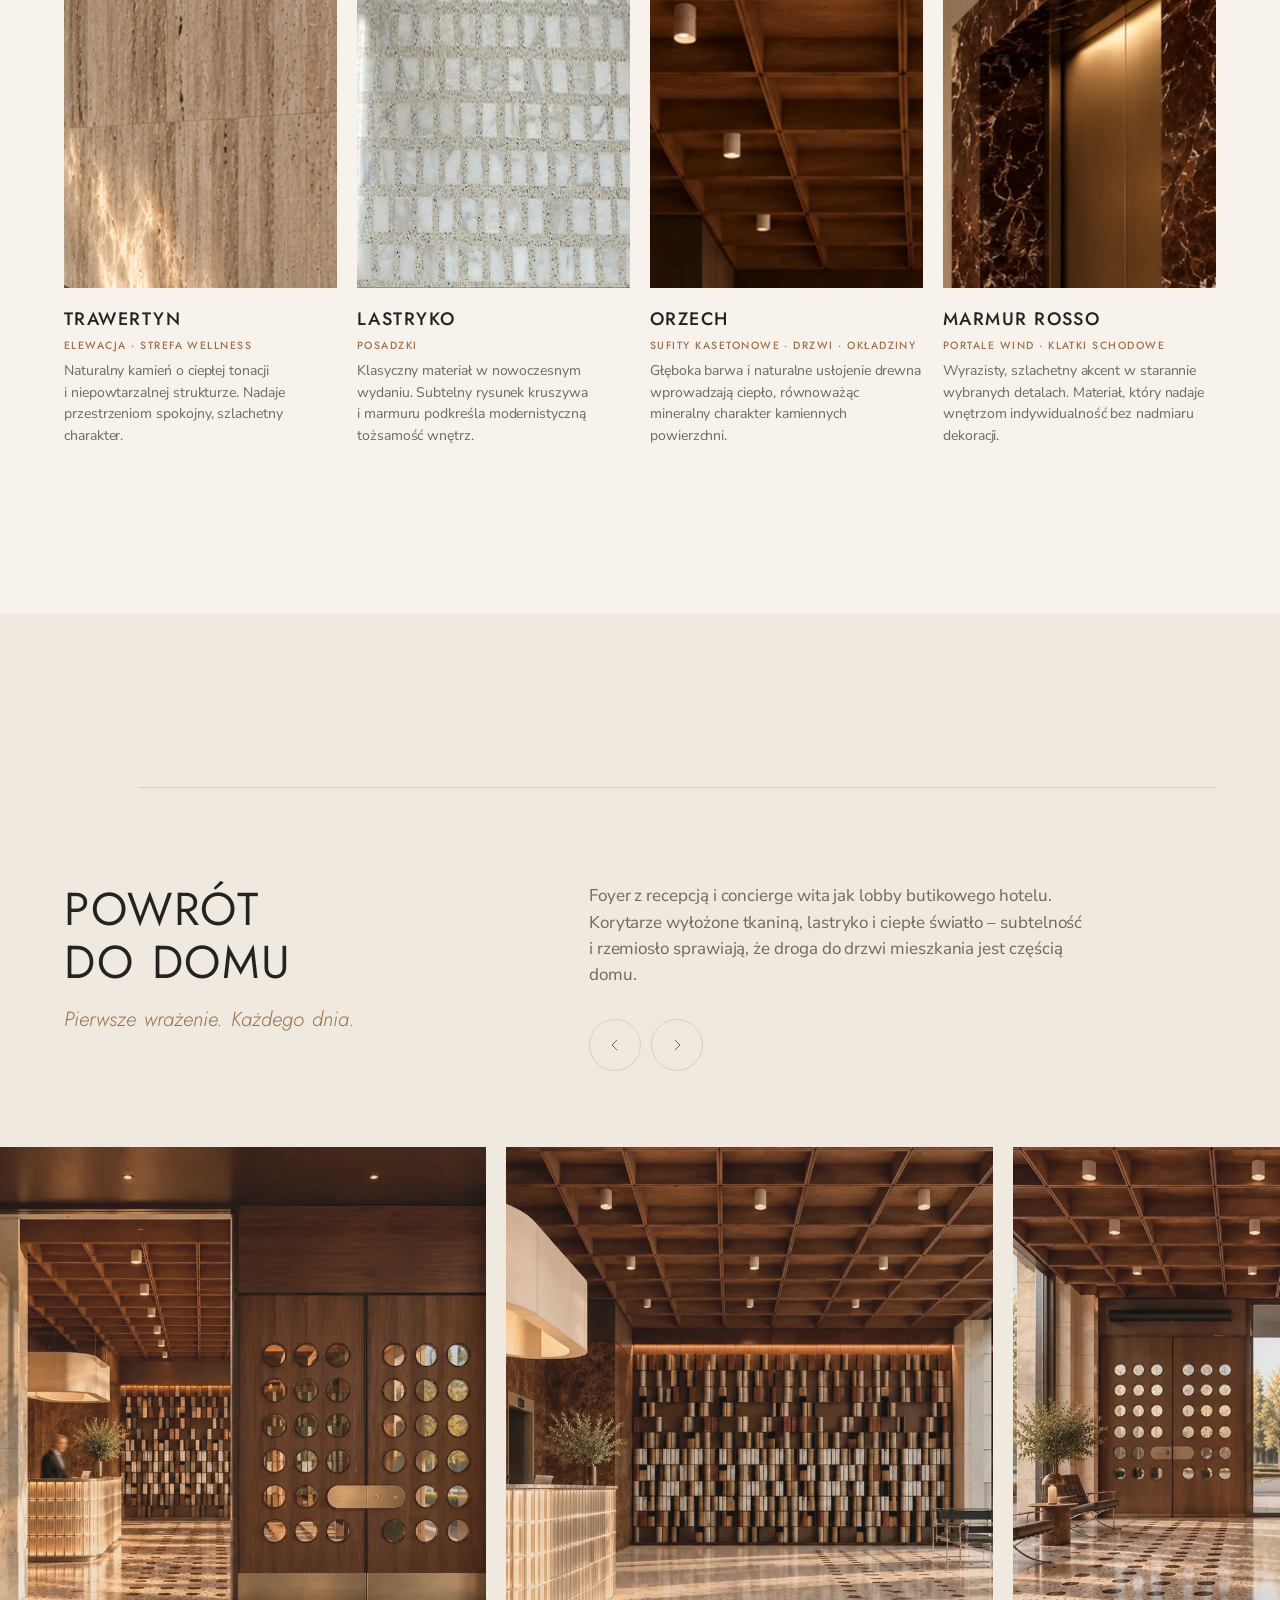
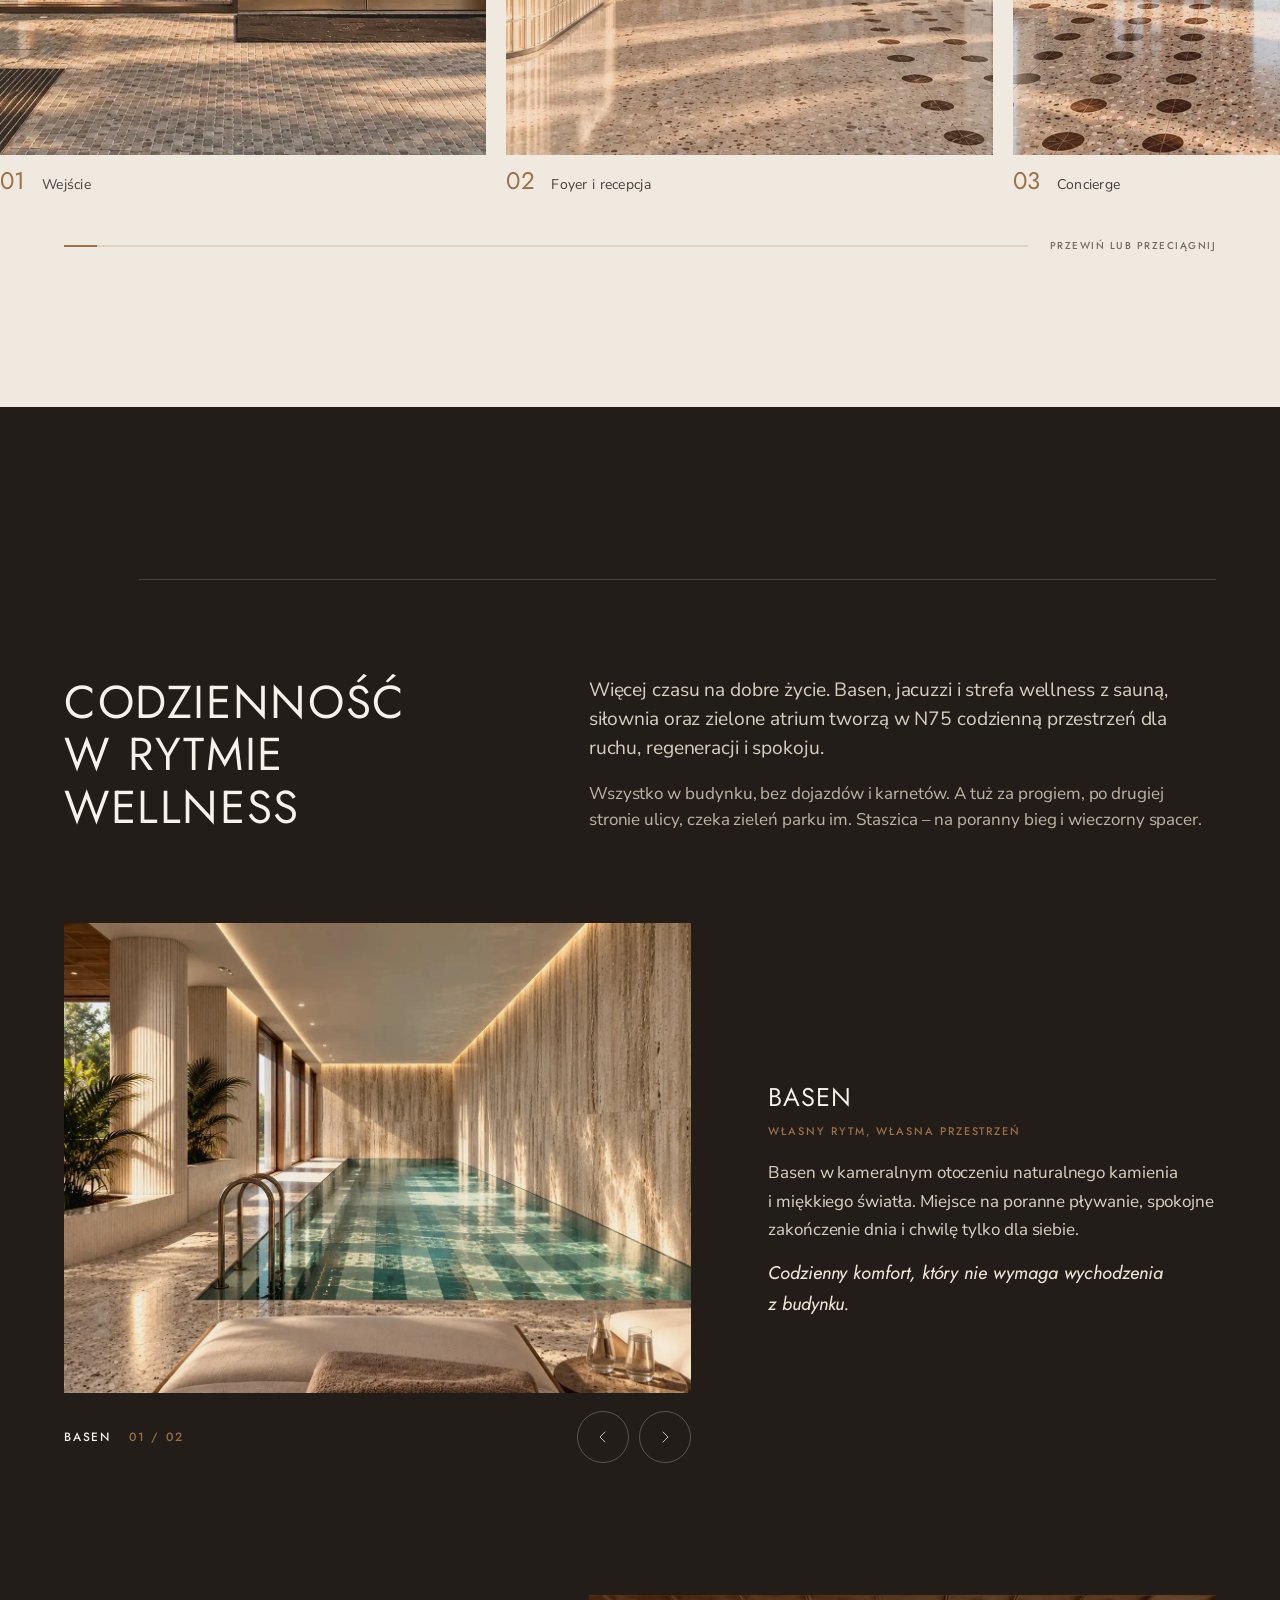
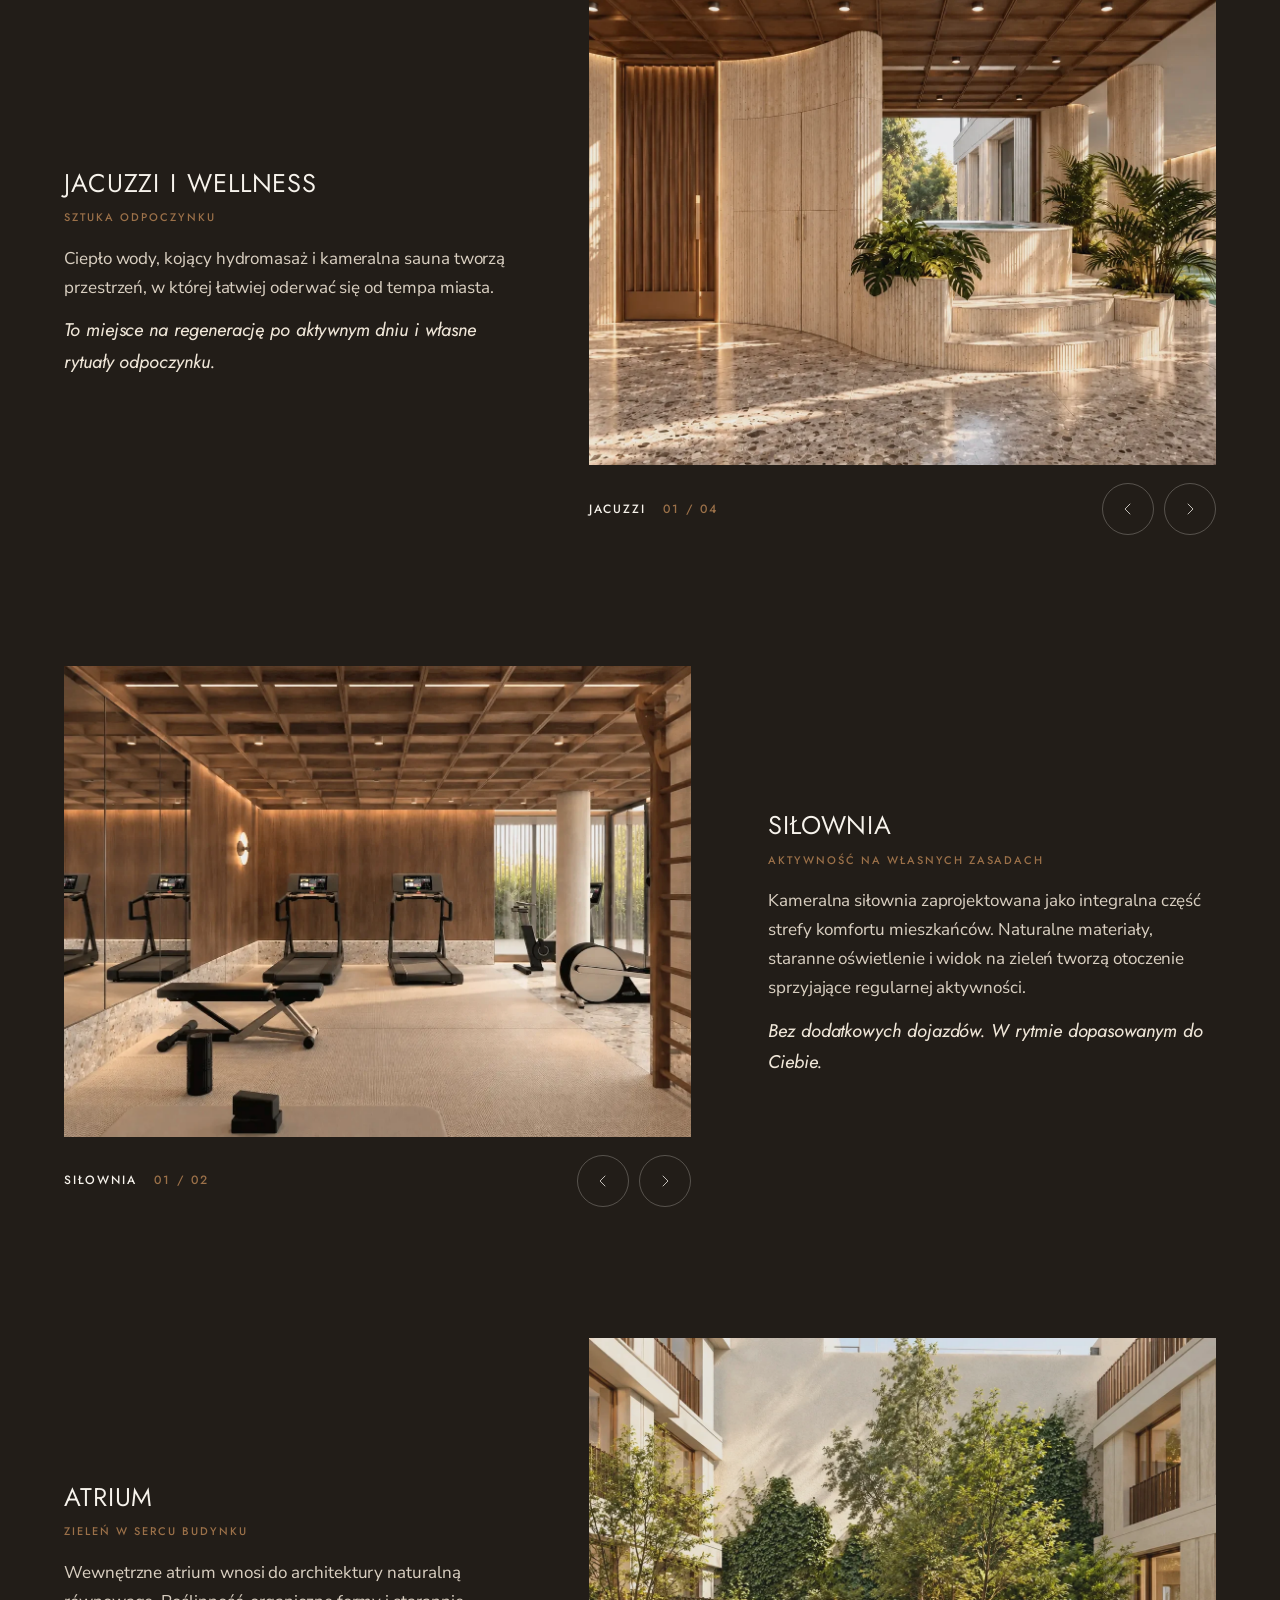
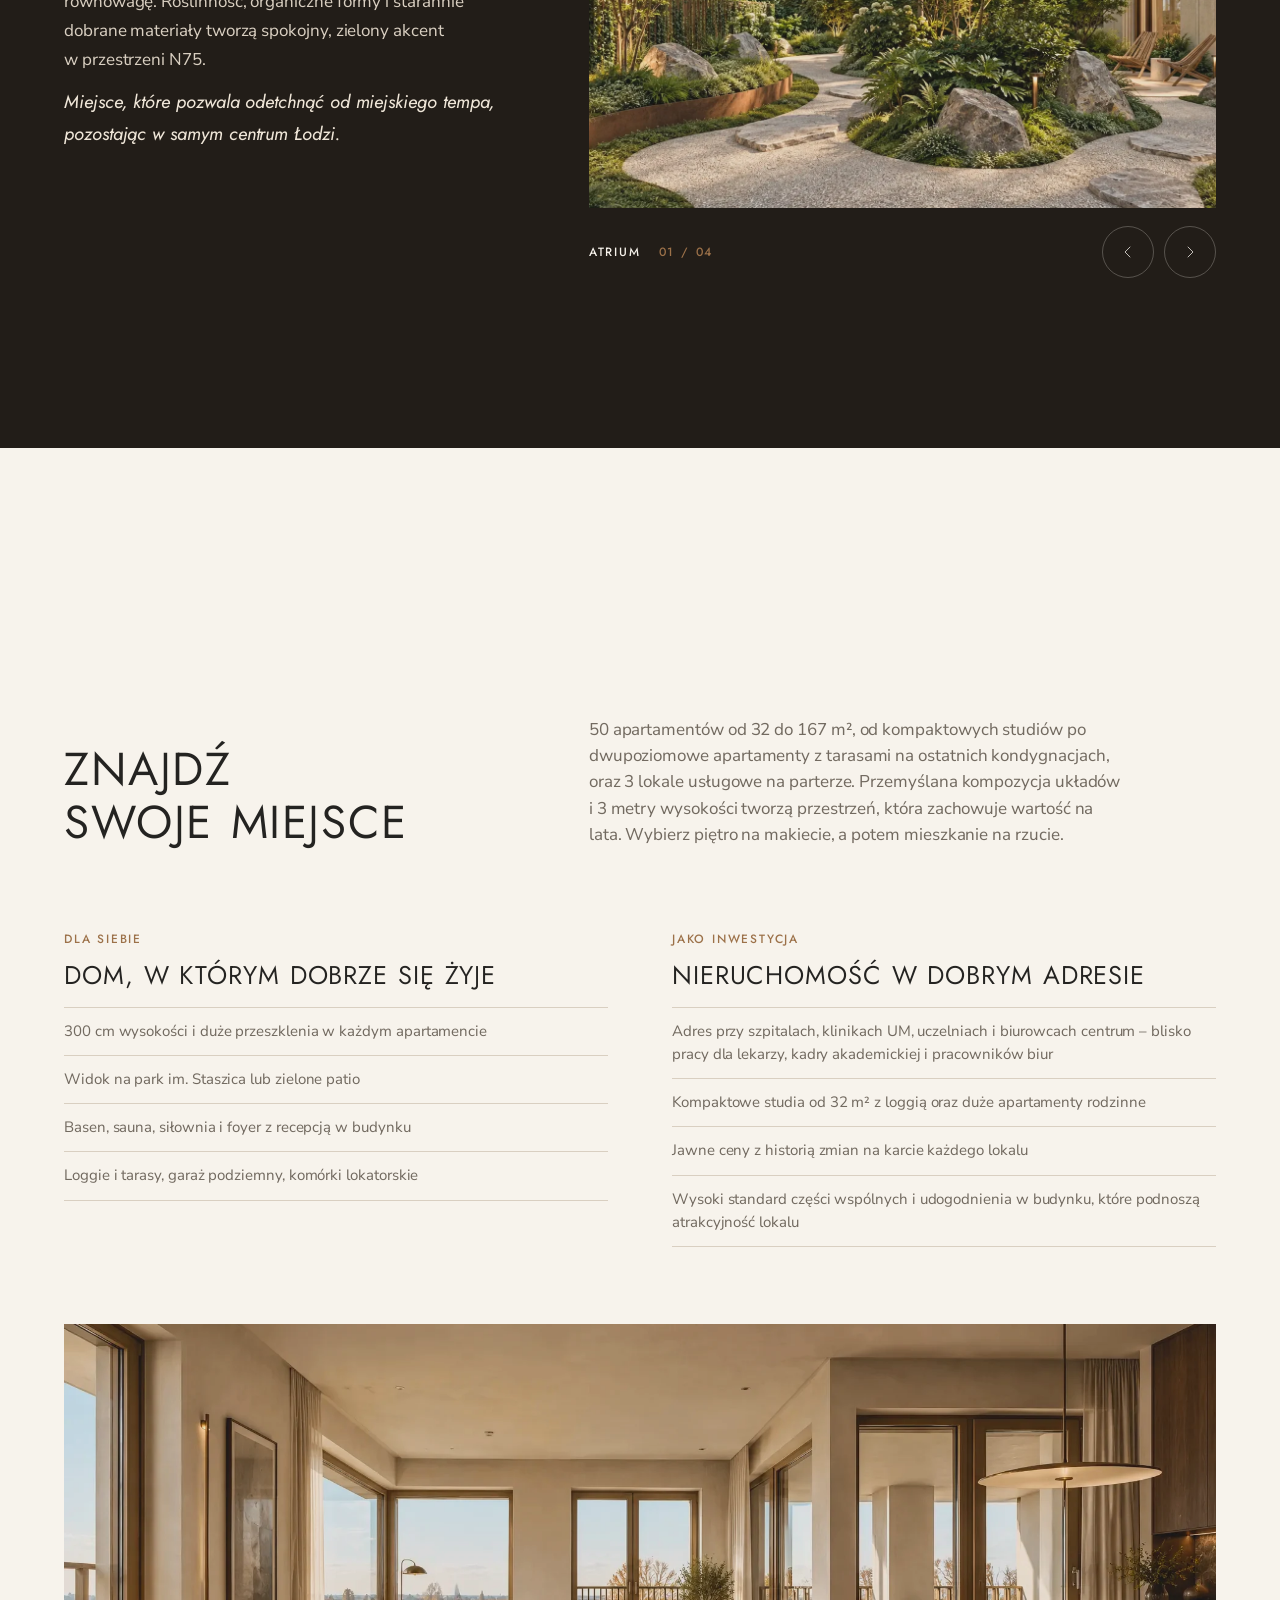
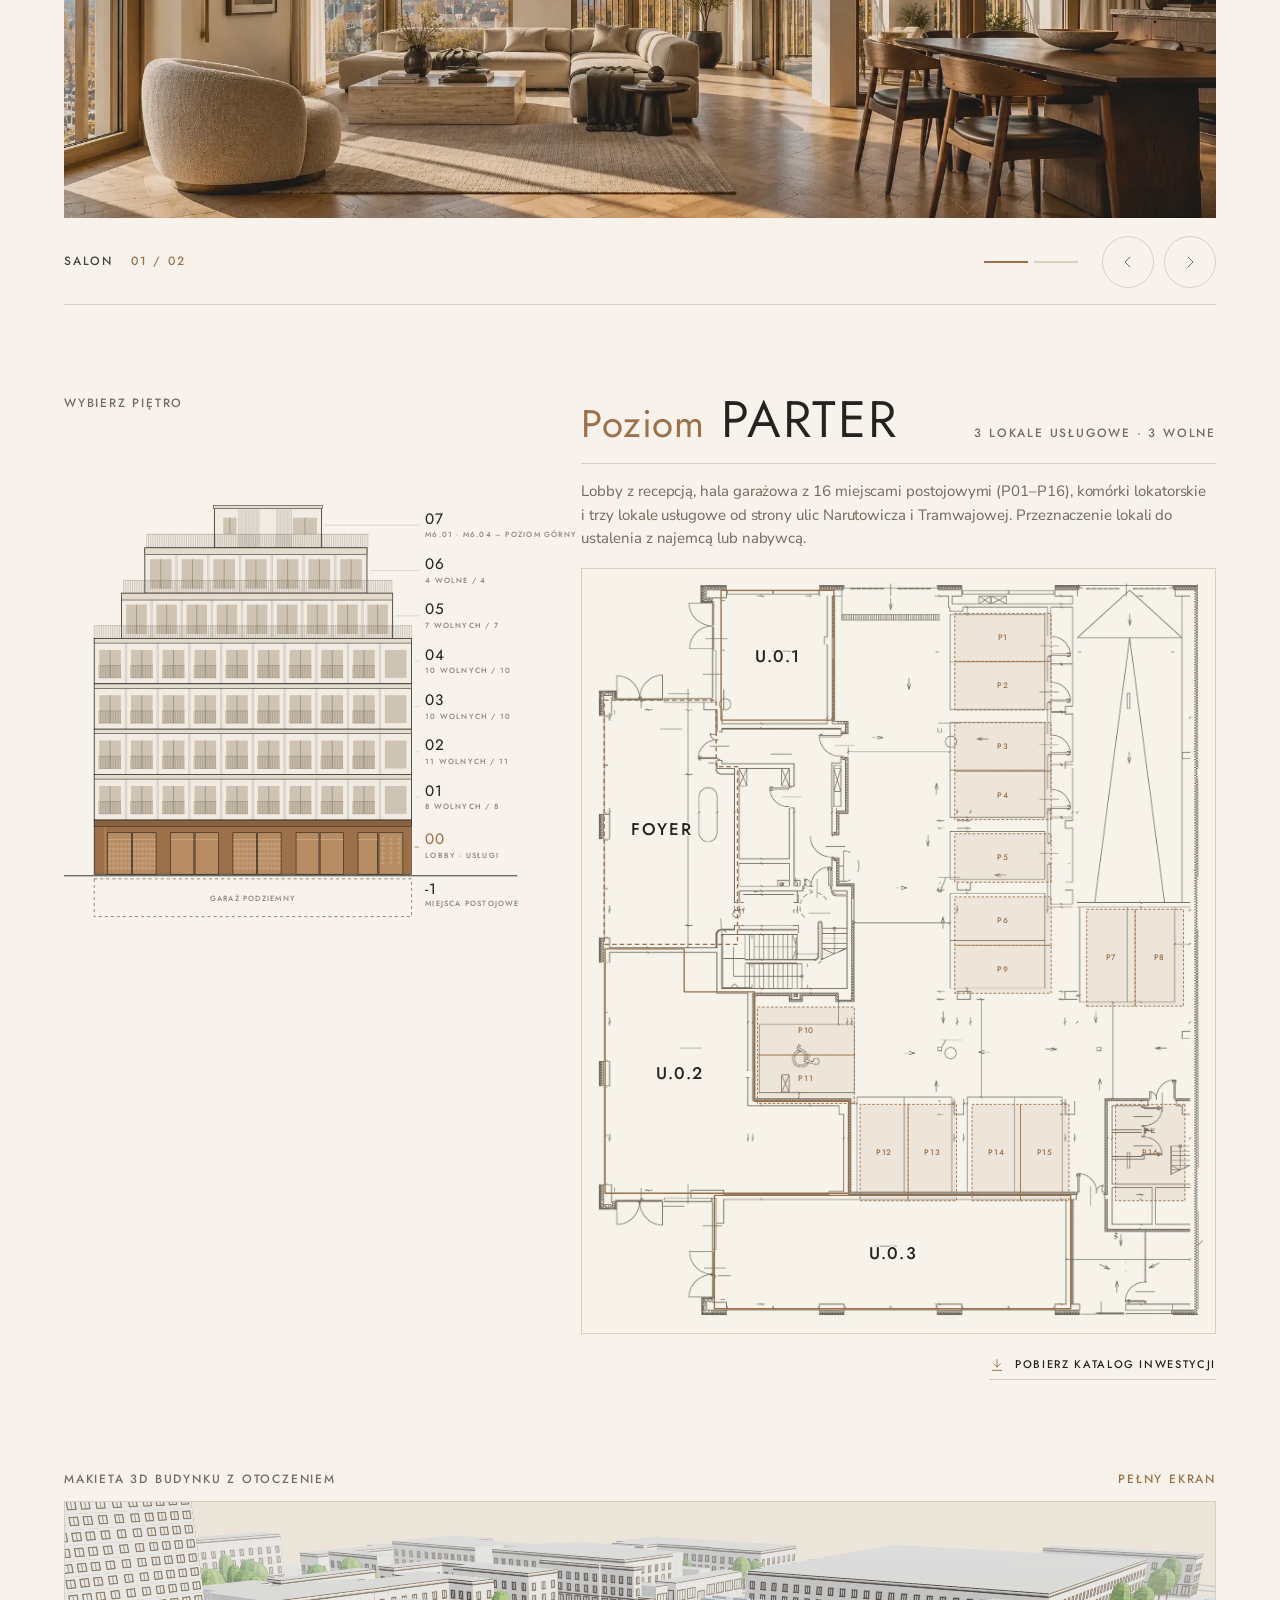
==== commit aa8731bd: "Hero na telefonie: czasy zmiany kadru dla filmu 24 s (hq5) Co-Authored-By: Claude Opus 5.5 <noreply@" ====
--- a/index.html
+++ b/index.html
@@ -19,7 +19,7 @@
   <link href="https://fonts.googleapis.com/css2?family=Jost:ital,wght@0,300..600;1,300..500&family=Nunito+Sans:ital,opsz,wght@0,6..12,300..700;1,6..12,300..500&display=swap" rel="stylesheet">
   <link rel="preload" as="image" href="assets/img/hero-film-poster.webp" imagesrcset="assets/img/hero-film-poster-1280.webp 1280w, assets/img/hero-film-poster.webp 1920w" imagesizes="100vw">
   <link rel="stylesheet" href="https://unpkg.com/leaflet@1.9.4/dist/leaflet.css" crossorigin="">
-  <link rel="stylesheet" href="assets/css/style.css?v=1794737387">
+  <link rel="stylesheet" href="assets/css/style.css?v=1794737468">
   <script>document.documentElement.classList.add('js');
   // Futura / Avenir Next tylko na Apple: gdy ich brak, dostrajamy darmowe zamienniki (Jost, Nunito Sans)
   (function(){try{var c=document.createElement('canvas').getContext('2d'),t='MWNmwqr075 Łódź';function w(f){c.font='72px '+f;return c.measureText(t).width}
@@ -733,12 +733,12 @@
 </div>
 
 <script src="https://unpkg.com/leaflet@1.9.4/dist/leaflet.js" crossorigin=""></script>
-<script src="assets/js/intro.js?v=1794737387"></script>
-<script src="assets/js/extras.js?v=1794737387"></script>
-<script src="assets/js/units.js?v=1794737387"></script>
-<script src="assets/js/dziennik.js?v=1794737387"></script>
-<script src="assets/js/plan.js?v=1794737387"></script>
-<script src="assets/js/dollhouse.js?v=1794737387" defer></script>
-<script src="assets/js/main.js?v=1794737387"></script>
+<script src="assets/js/intro.js?v=1794737468"></script>
+<script src="assets/js/extras.js?v=1794737468"></script>
+<script src="assets/js/units.js?v=1794737468"></script>
+<script src="assets/js/dziennik.js?v=1794737468"></script>
+<script src="assets/js/plan.js?v=1794737468"></script>
+<script src="assets/js/dollhouse.js?v=1794737468" defer></script>
+<script src="assets/js/main.js?v=1794737468"></script>
 </body>
 </html>
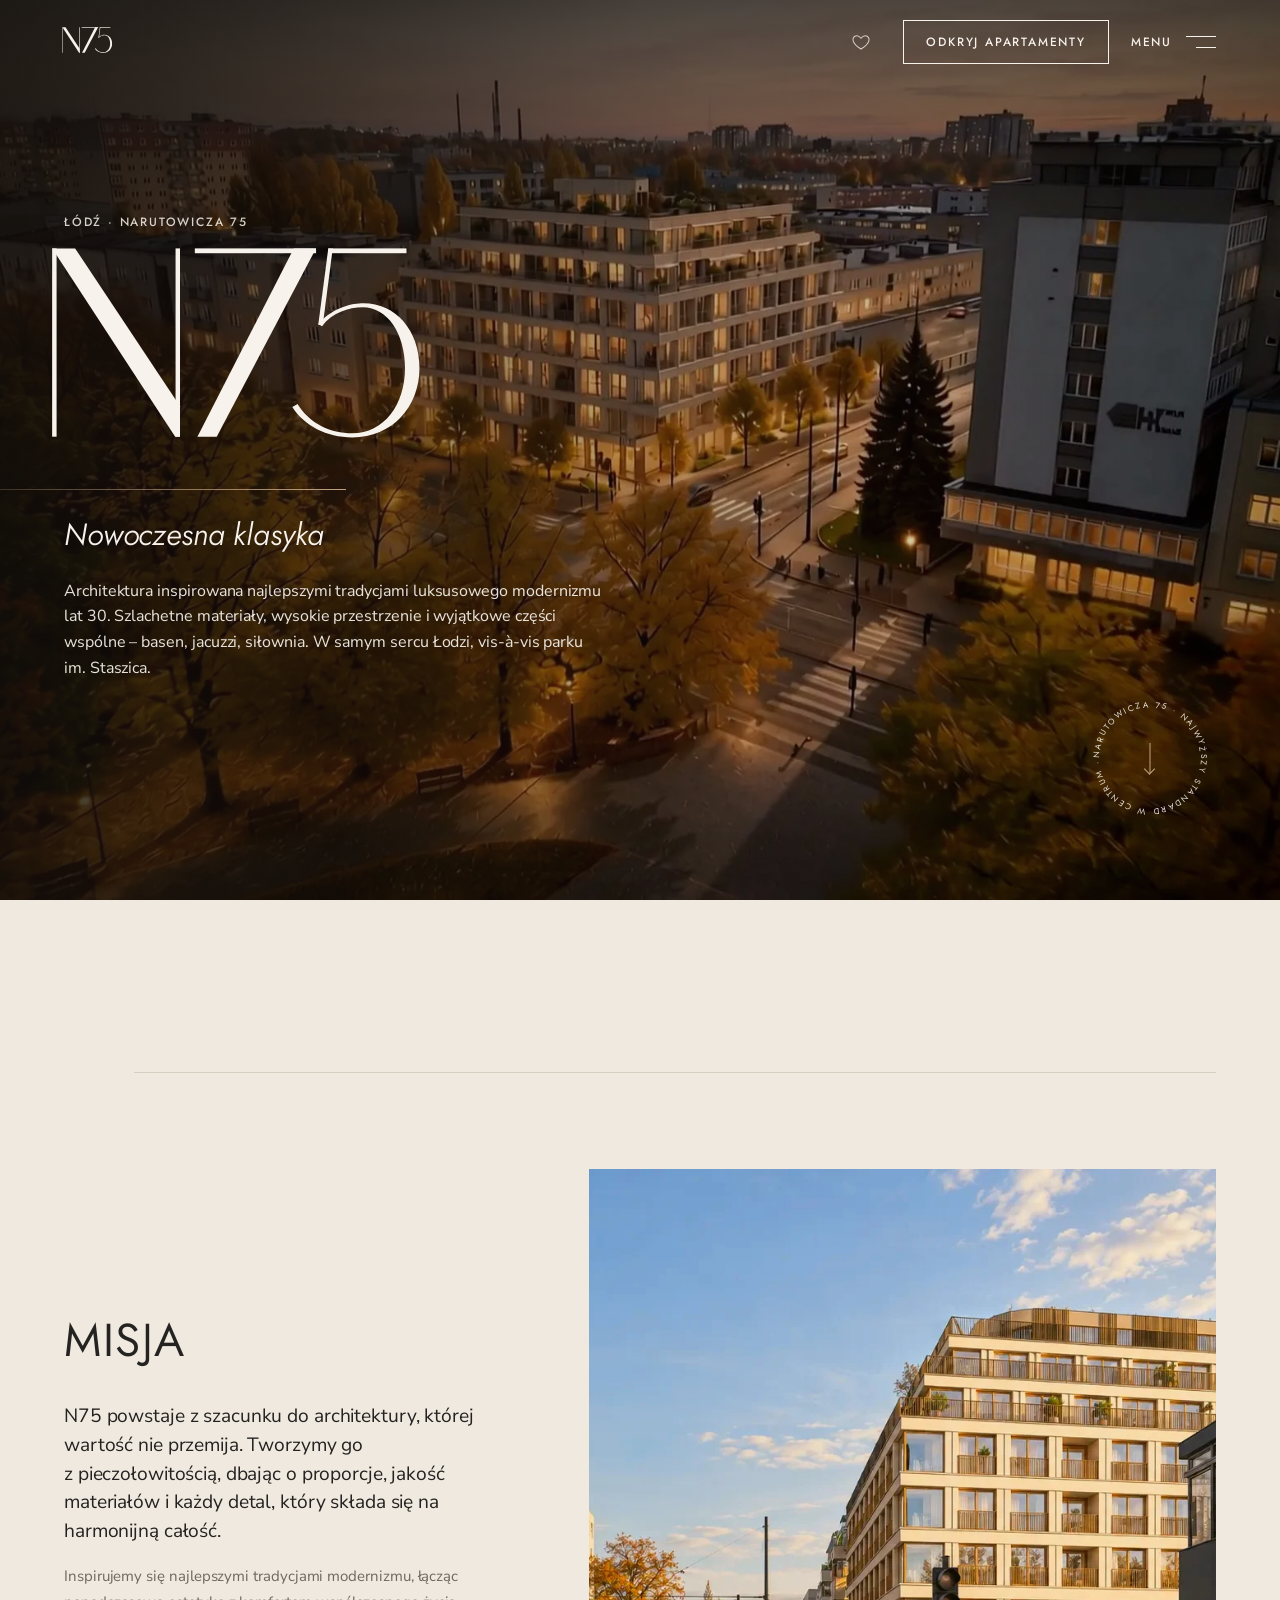
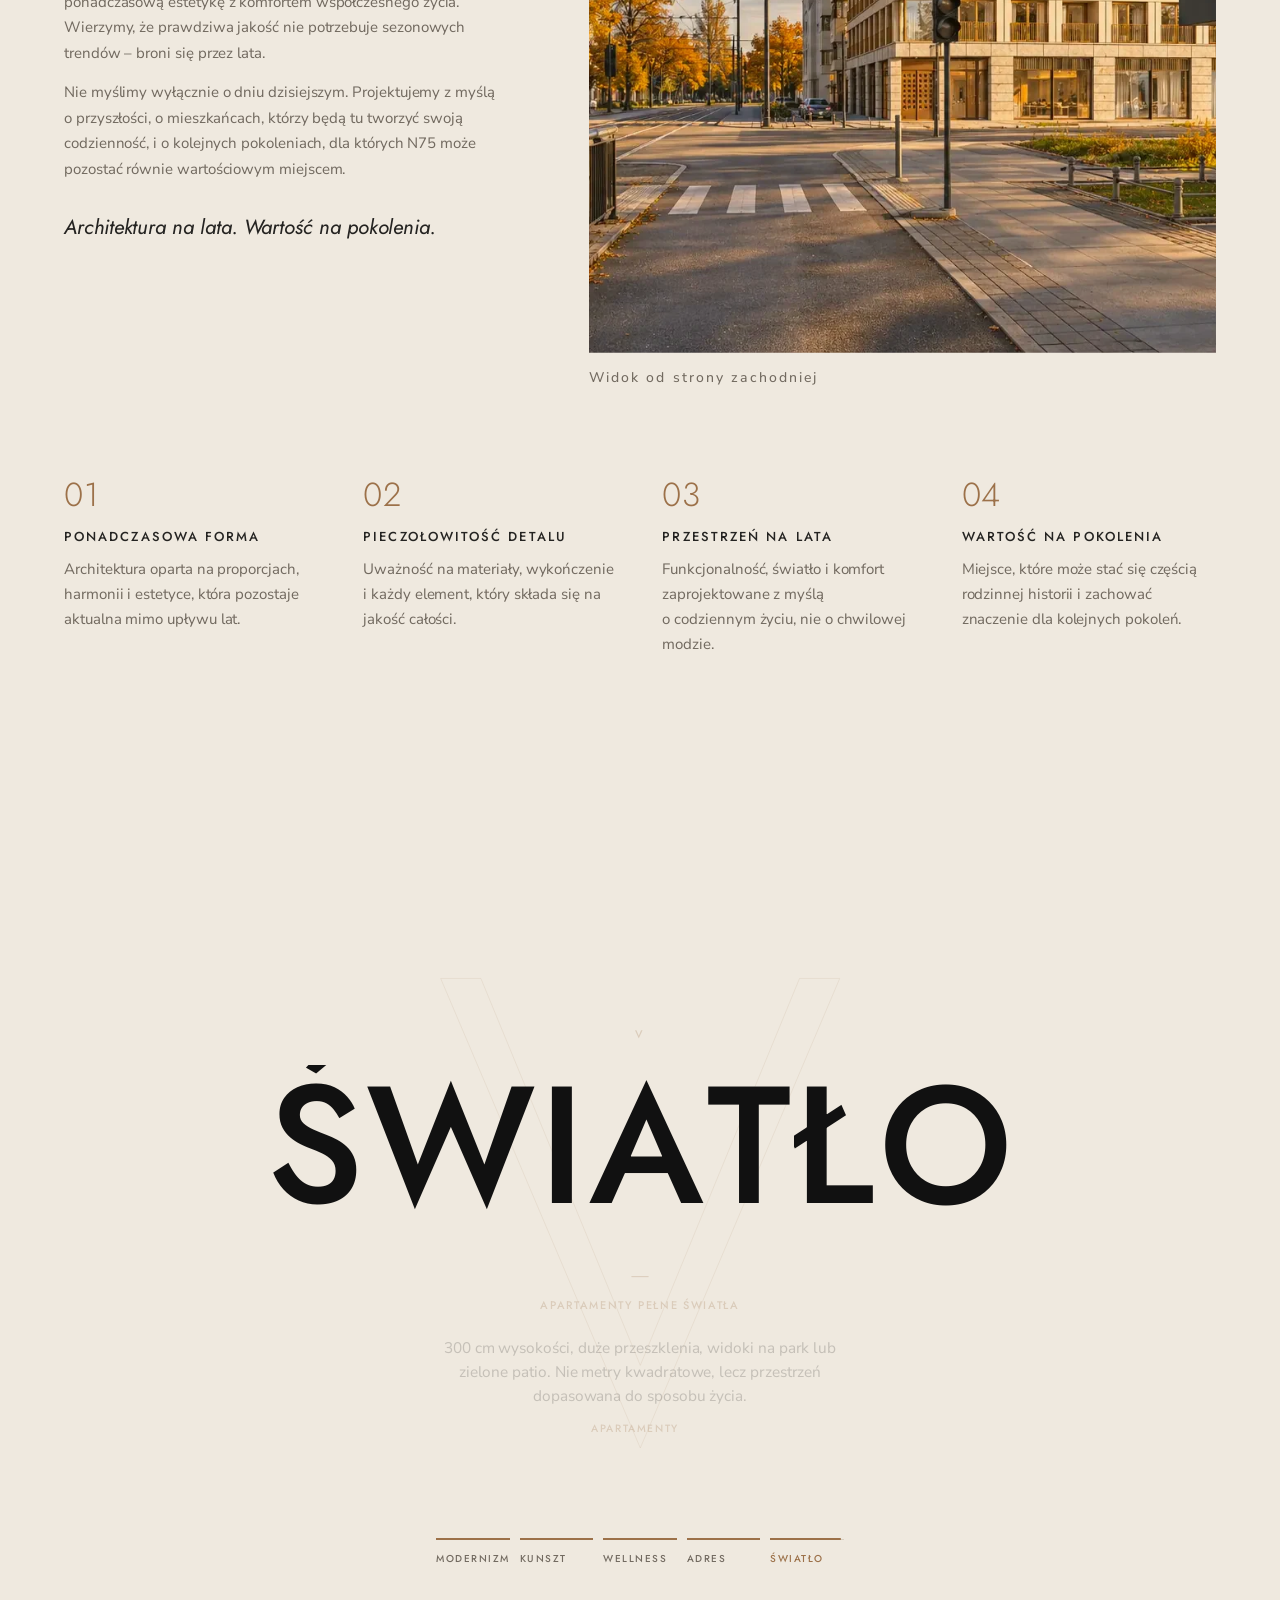
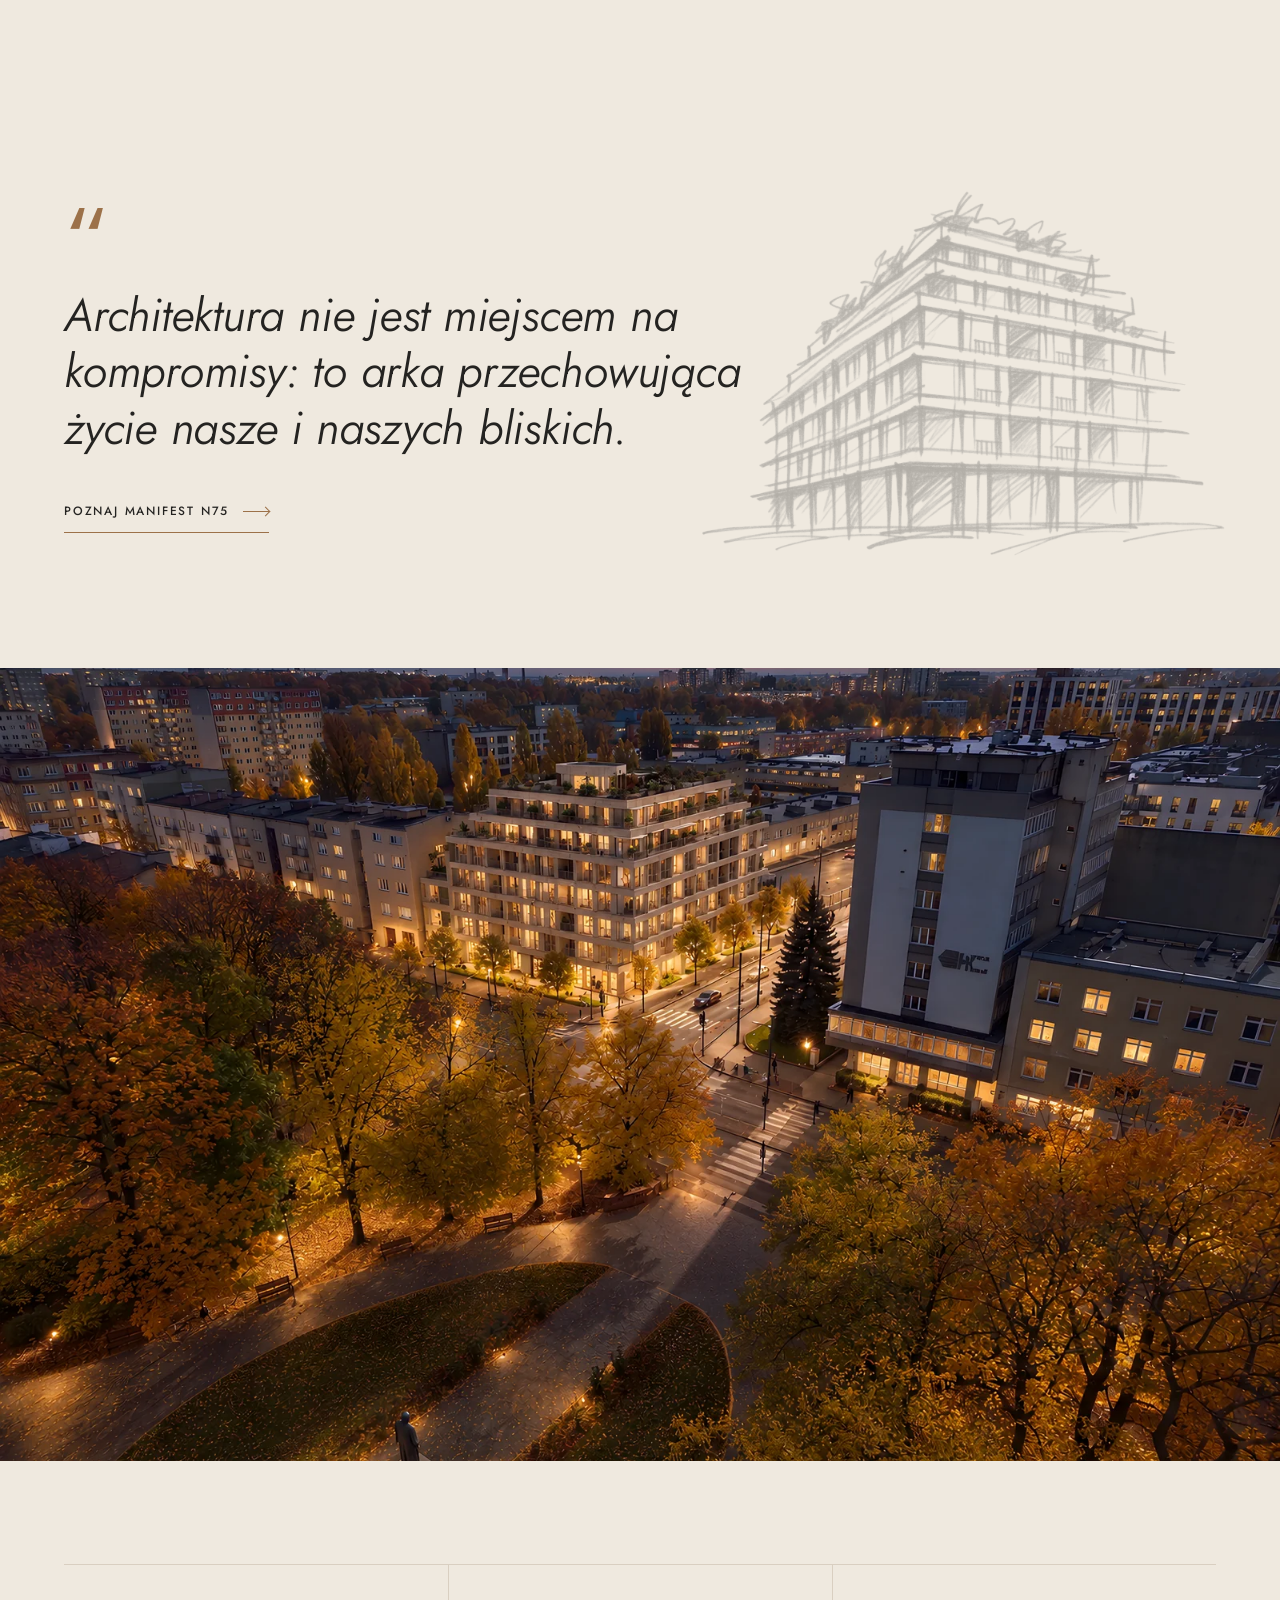
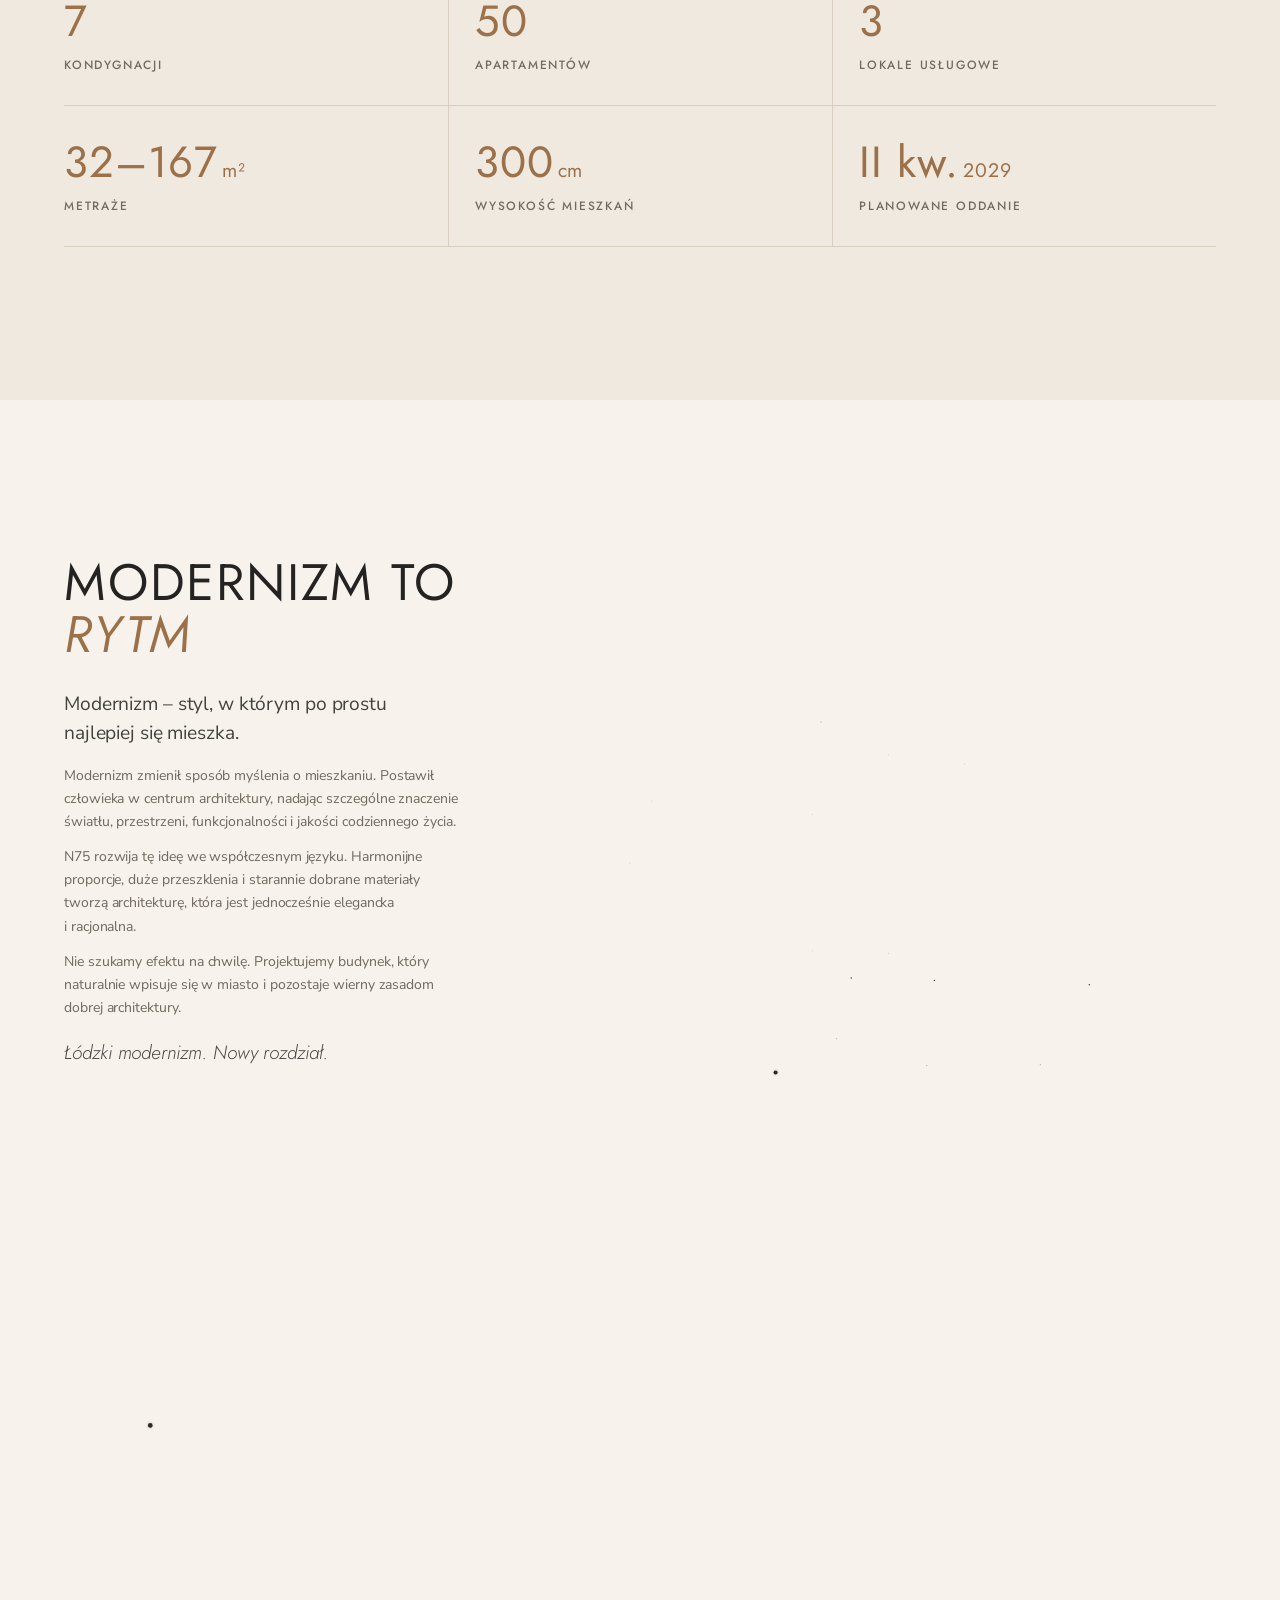
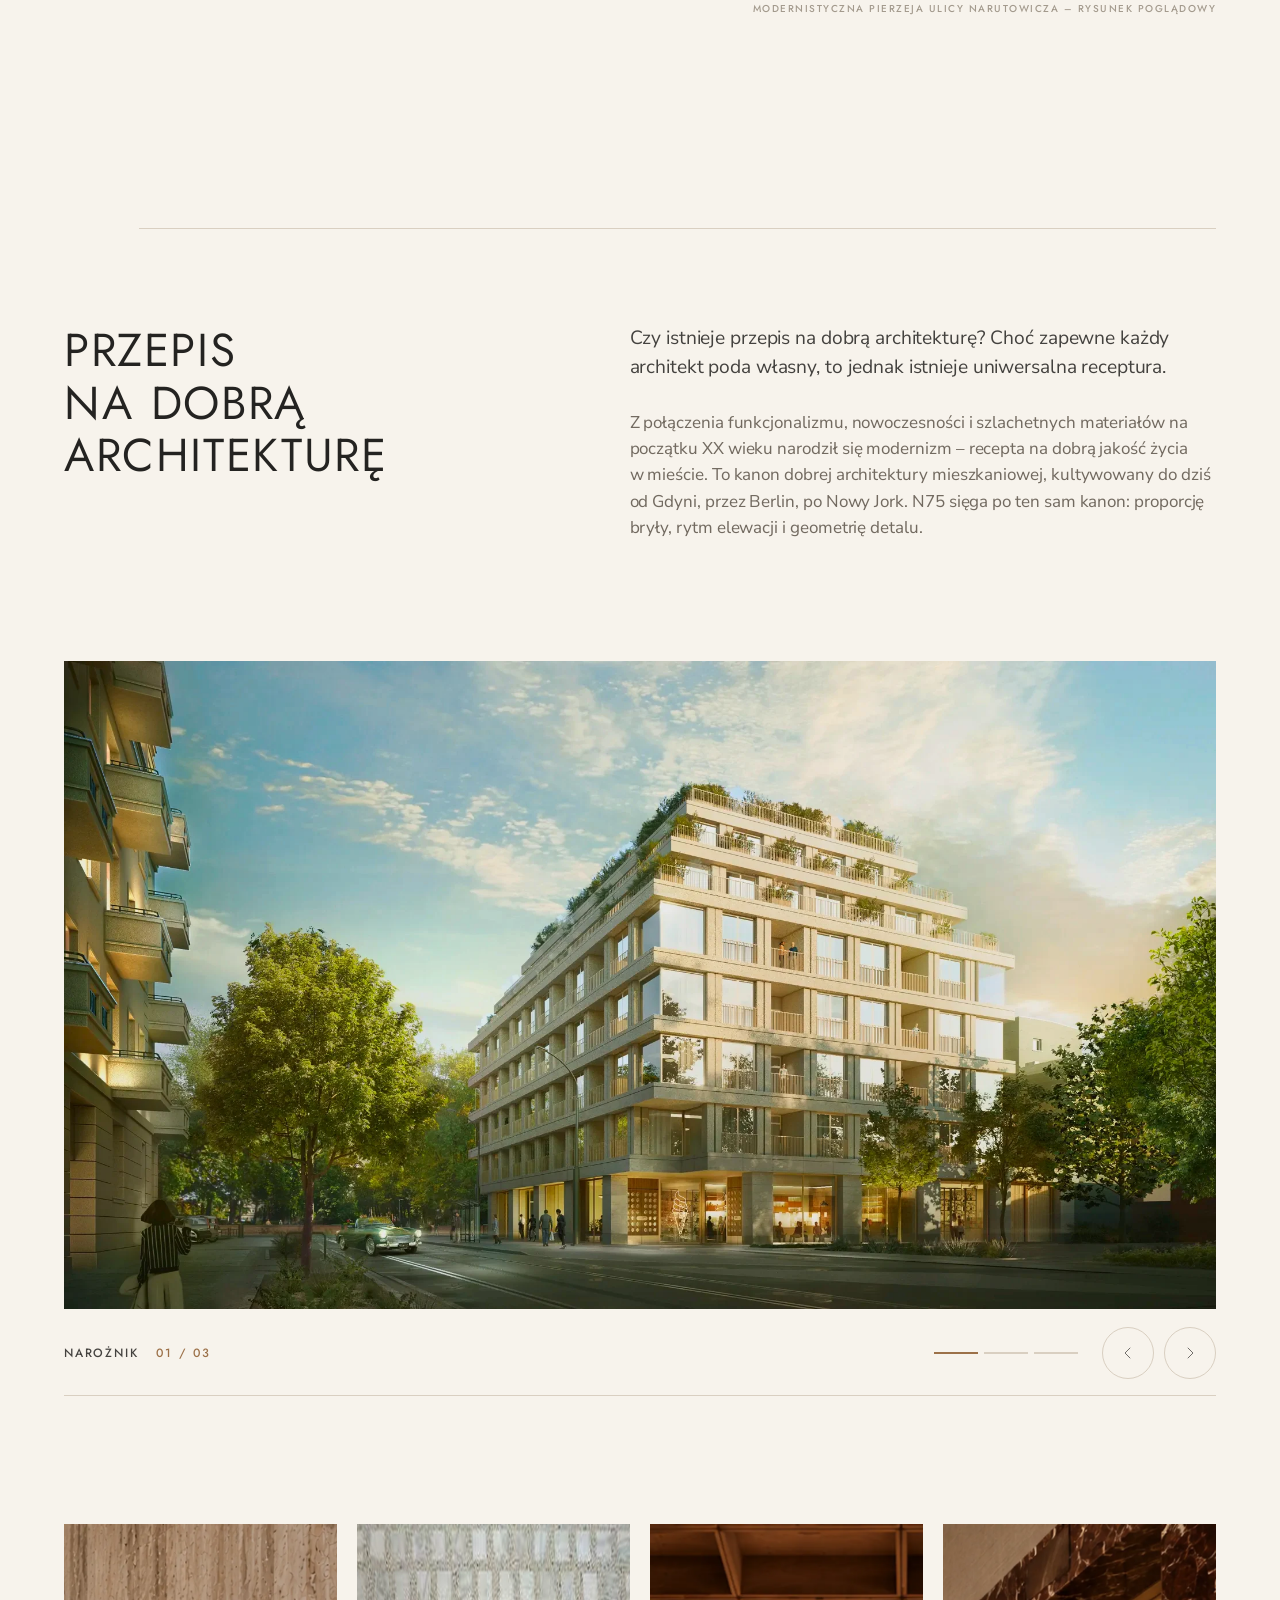
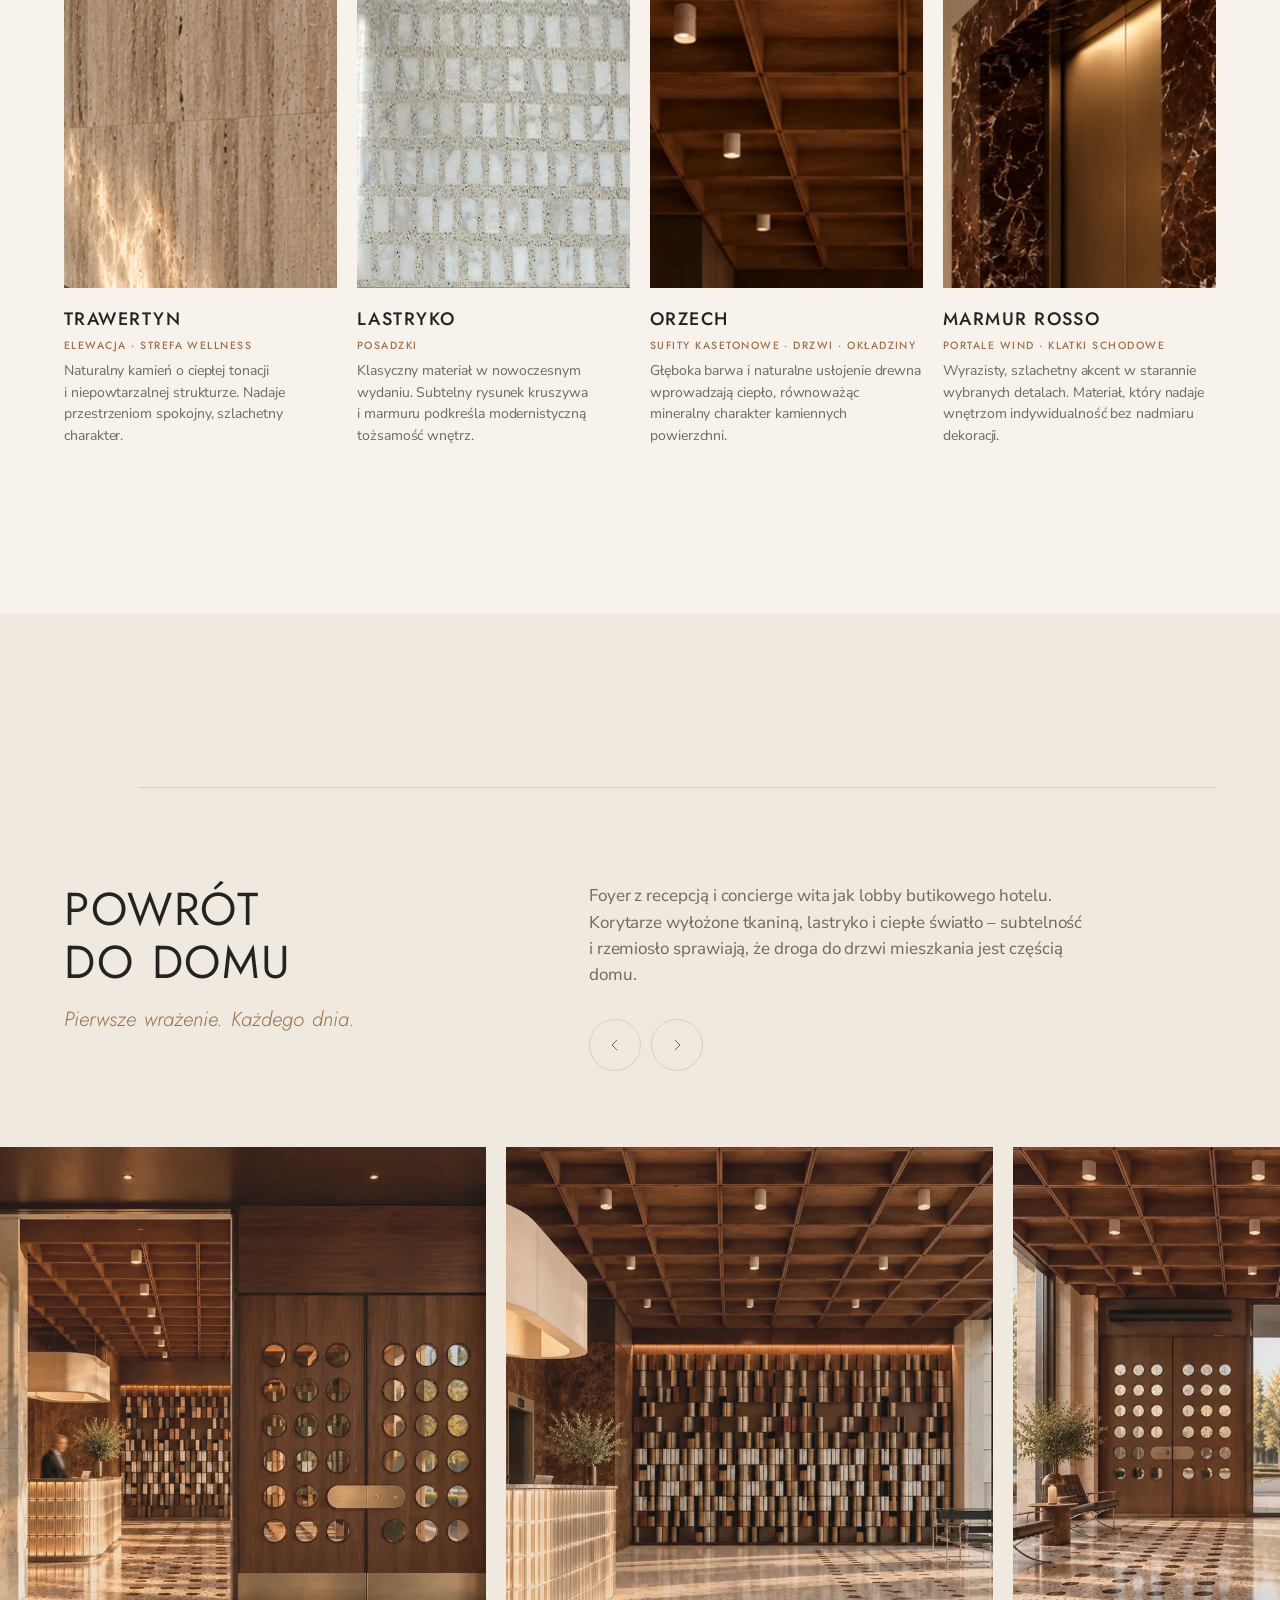
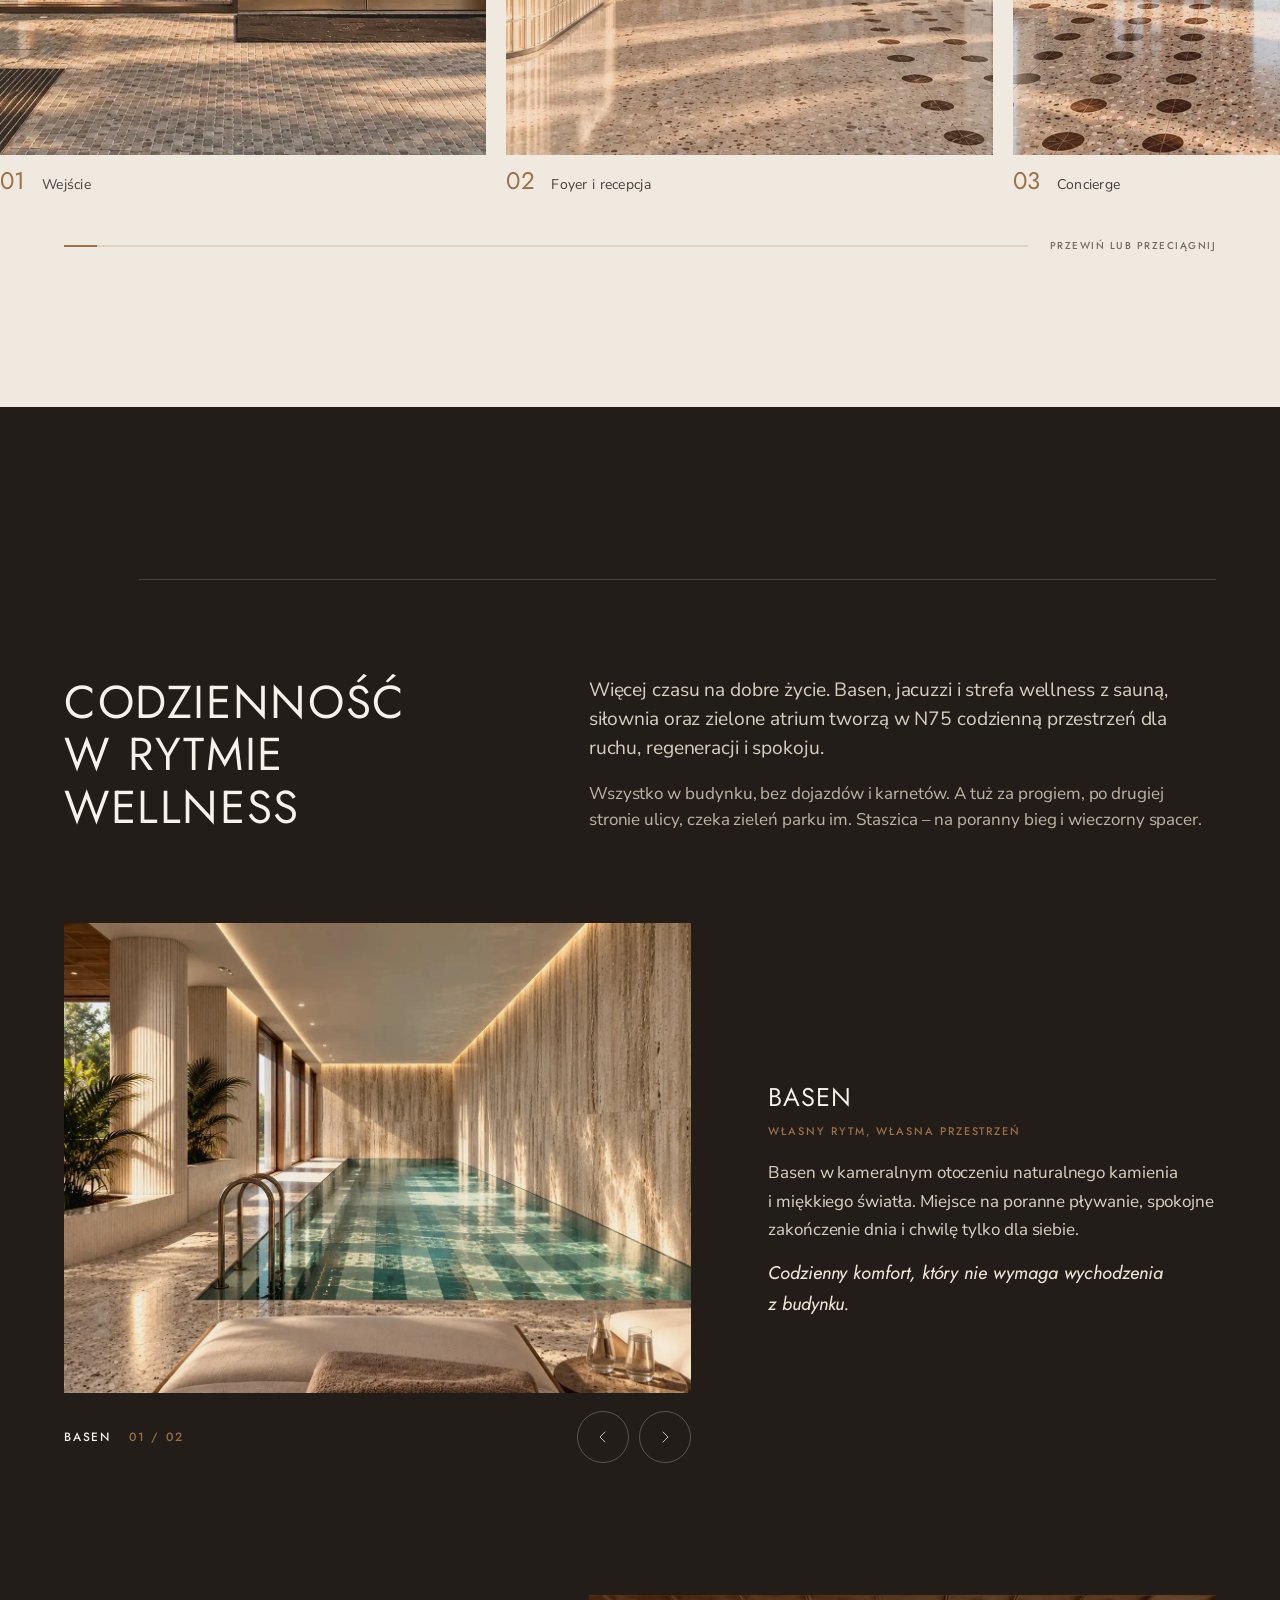
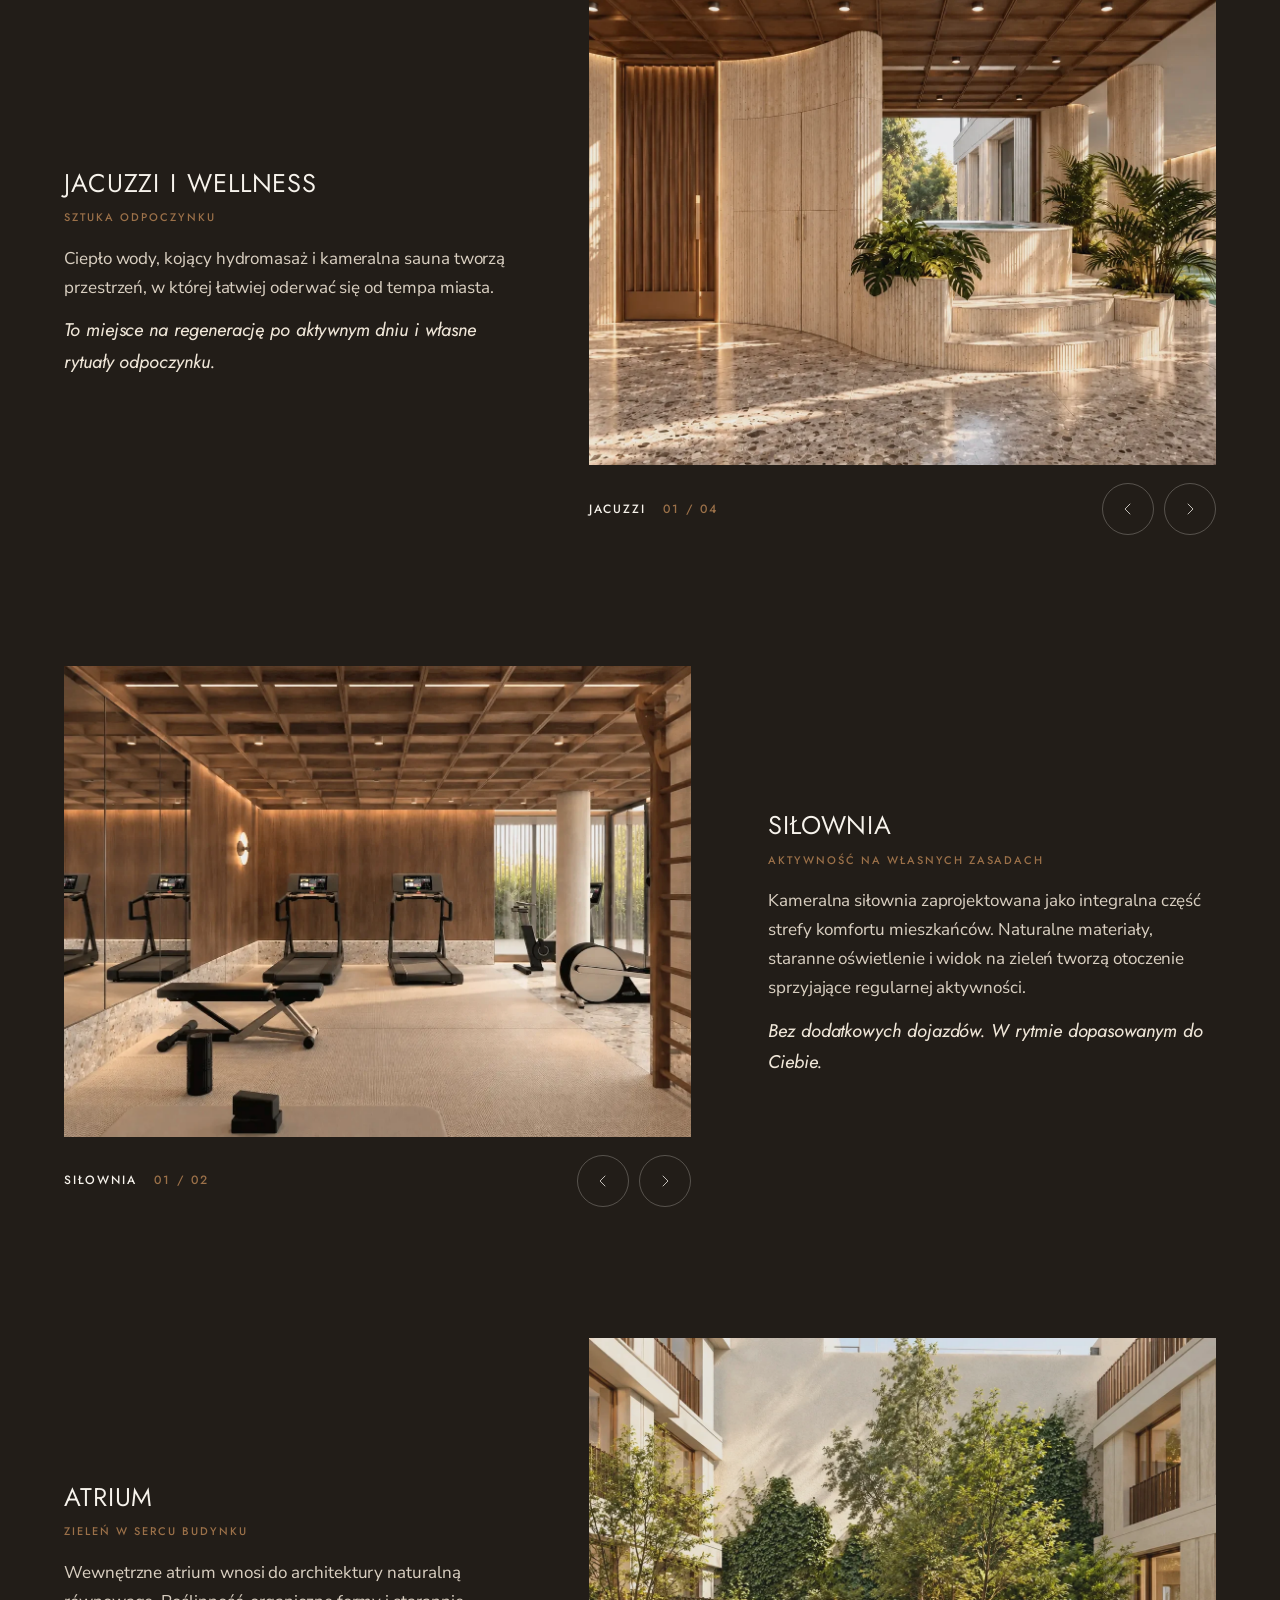
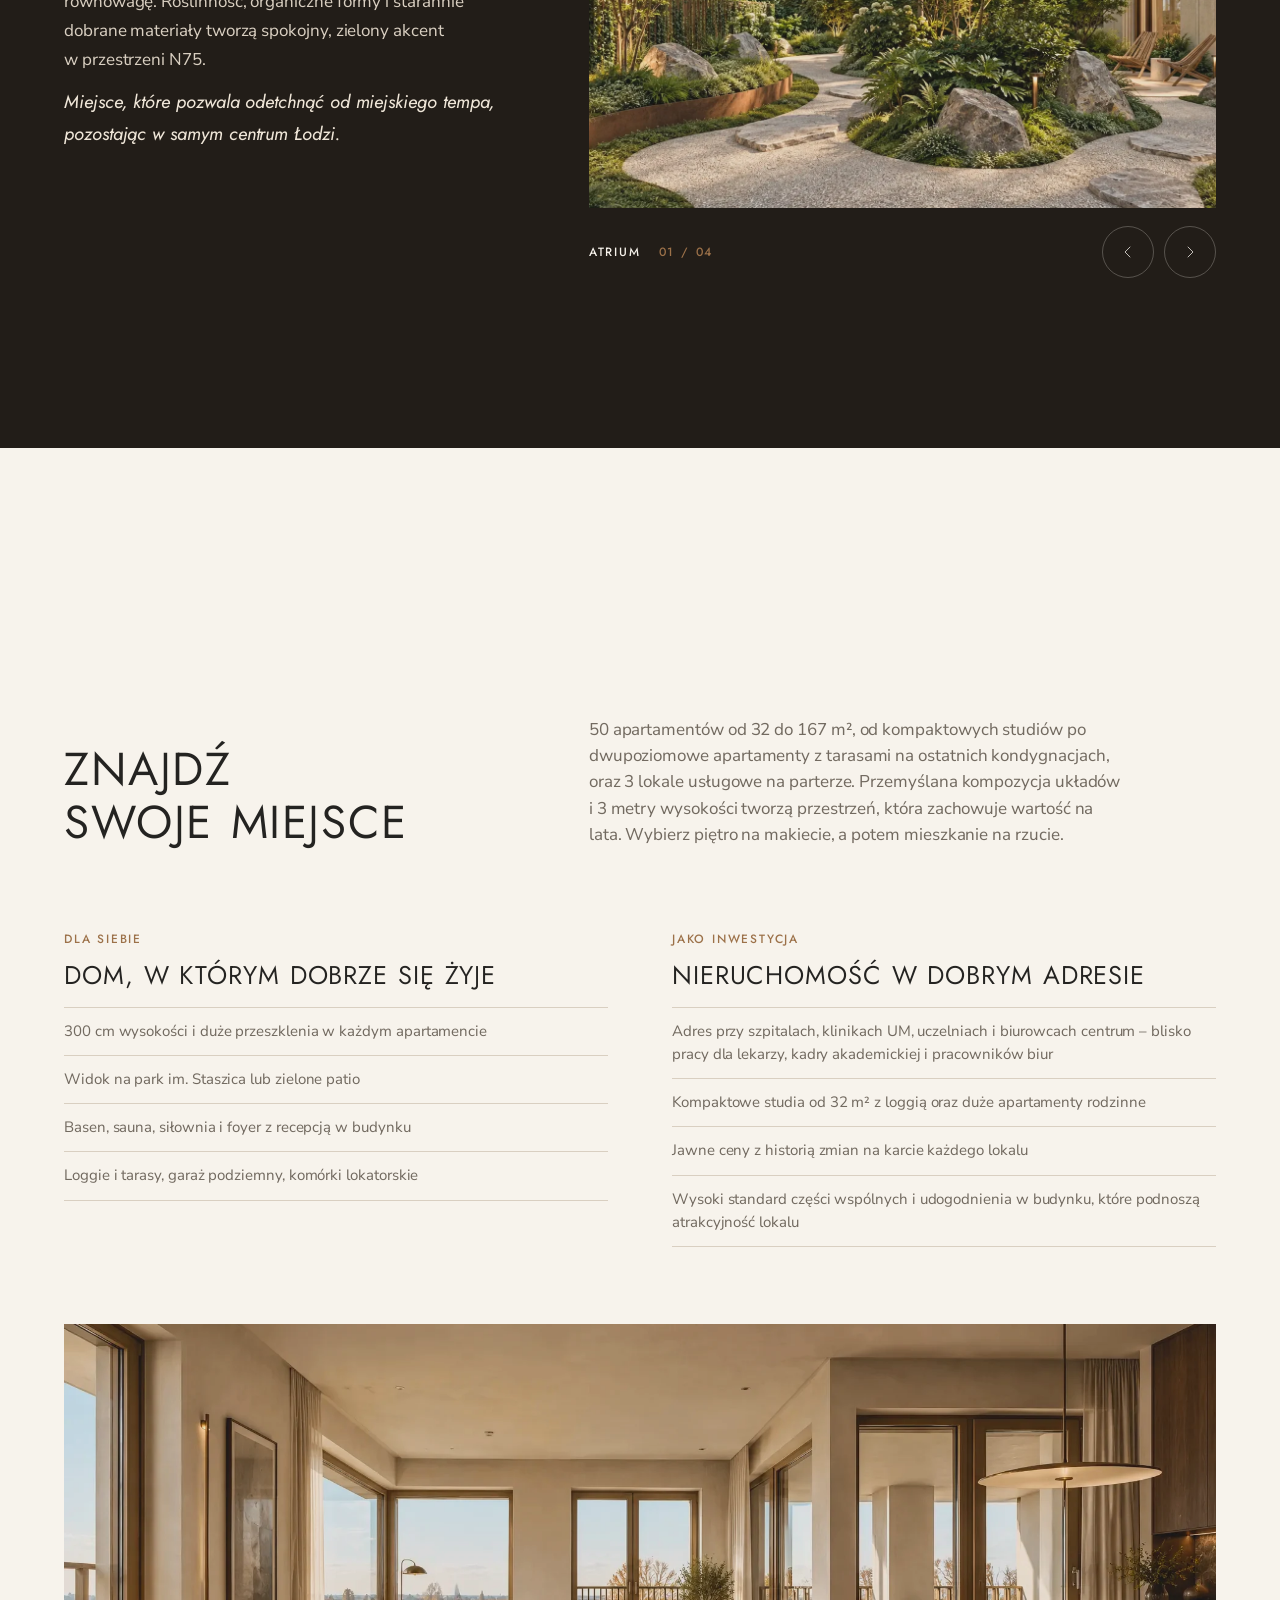
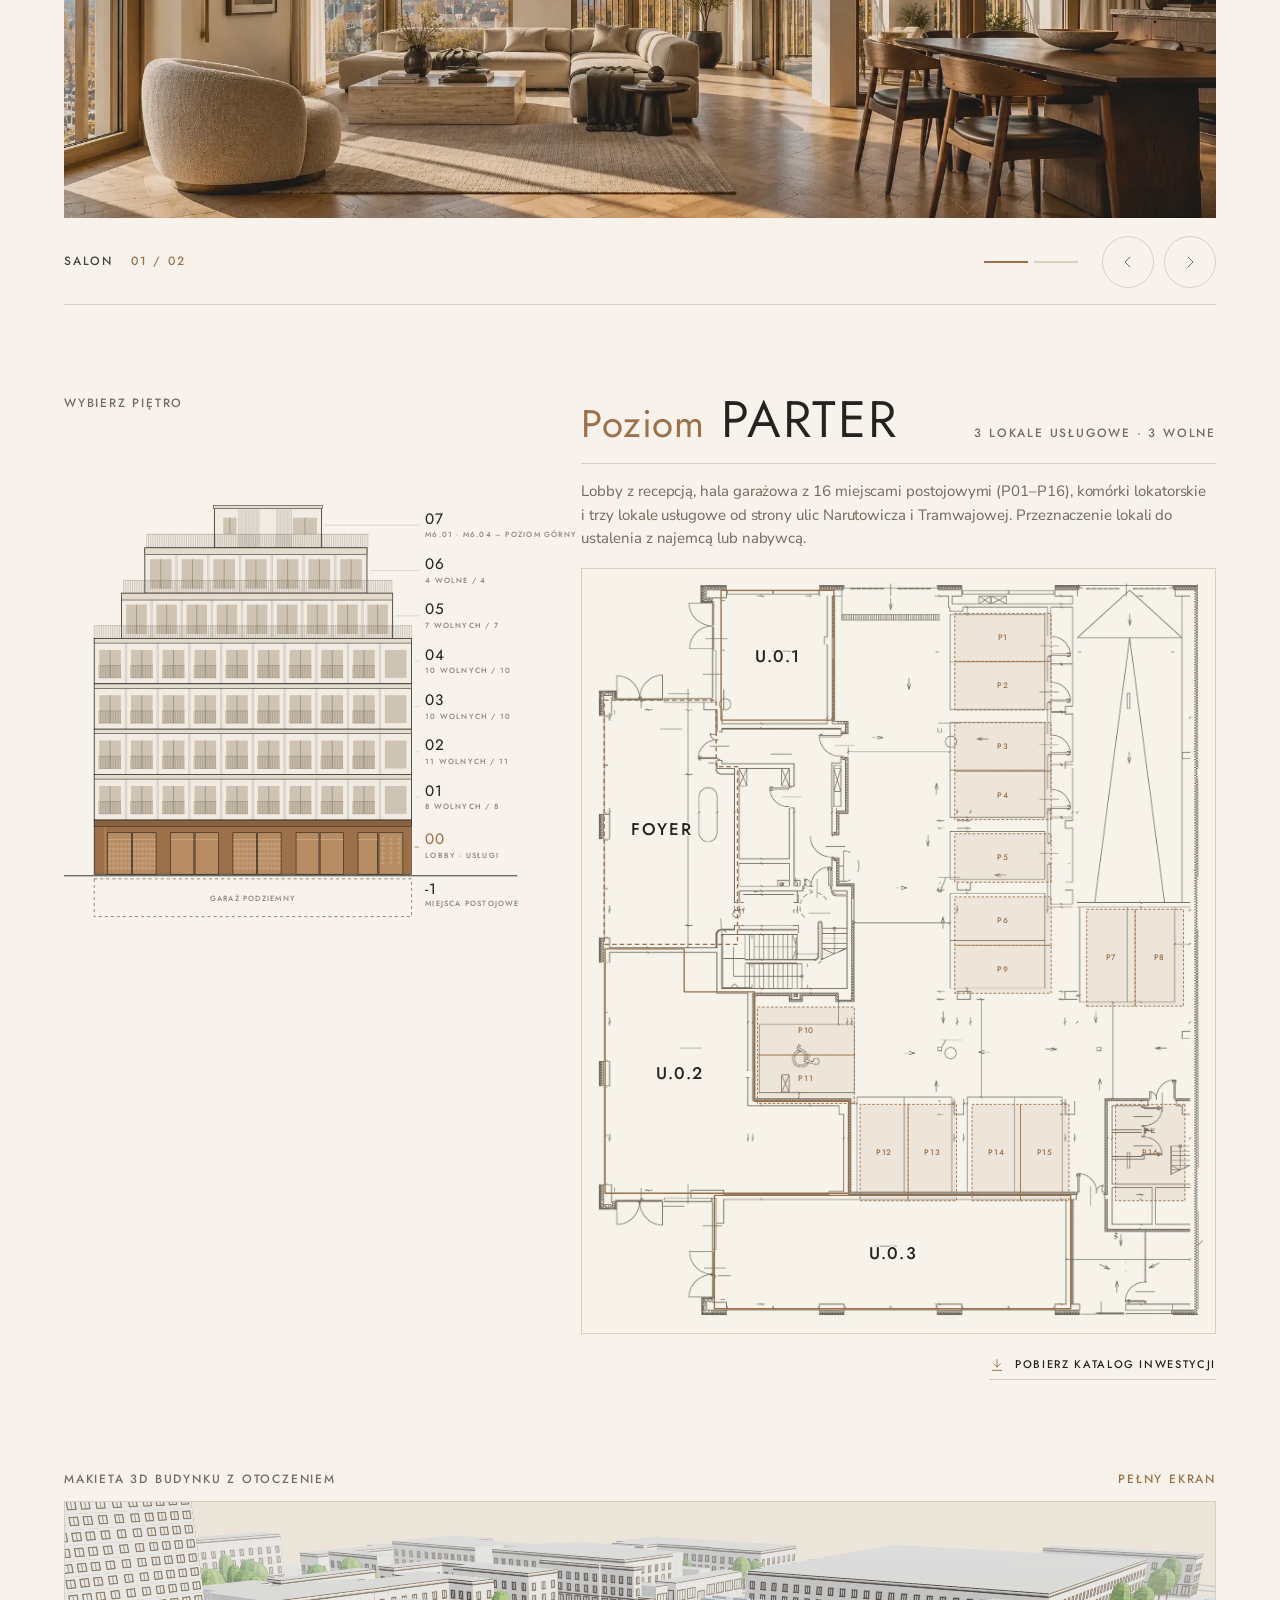
==== commit 5a22d7e3: "Hero: bez zachwiań i nakładania scen Wszystkie ujęcia w oryginalnym tempie z Klinga (bez dorysowywan" ====
--- a/index.html
+++ b/index.html
@@ -19,7 +19,7 @@
   <link href="https://fonts.googleapis.com/css2?family=Jost:ital,wght@0,300..600;1,300..500&family=Nunito+Sans:ital,opsz,wght@0,6..12,300..700;1,6..12,300..500&display=swap" rel="stylesheet">
   <link rel="preload" as="image" href="assets/img/hero-film-poster.webp" imagesrcset="assets/img/hero-film-poster-1280.webp 1280w, assets/img/hero-film-poster.webp 1920w" imagesizes="100vw">
   <link rel="stylesheet" href="https://unpkg.com/leaflet@1.9.4/dist/leaflet.css" crossorigin="">
-  <link rel="stylesheet" href="assets/css/style.css?v=1794737468">
+  <link rel="stylesheet" href="assets/css/style.css?v=1794737840">
   <script>document.documentElement.classList.add('js');
   // Futura / Avenir Next tylko na Apple: gdy ich brak, dostrajamy darmowe zamienniki (Jost, Nunito Sans)
   (function(){try{var c=document.createElement('canvas').getContext('2d'),t='MWNmwqr075 Łódź';function w(f){c.font='72px '+f;return c.measureText(t).width}
@@ -97,7 +97,7 @@
     <!-- Film w hero: architektura (zmierzch → dzień) → atrium → basen → jacuzzi → sauna, slow motion, pętla przez wygaszenie -->
     <div class="hero__poster"></div>
     <video class="hero__video" autoplay muted loop playsinline preload="auto" poster="assets/img/hero-film-poster.webp">
-      <source src="assets/video/n75-hero-film-hq5.mp4" type="video/mp4">
+      <source src="assets/video/n75-hero-film-hq6.mp4" type="video/mp4">
     </video>
   </div>
   <a href="#inwestycja" class="hero__seal" aria-label="Przewiń do opisu inwestycji">
@@ -733,12 +733,12 @@
 </div>
 
 <script src="https://unpkg.com/leaflet@1.9.4/dist/leaflet.js" crossorigin=""></script>
-<script src="assets/js/intro.js?v=1794737468"></script>
-<script src="assets/js/extras.js?v=1794737468"></script>
-<script src="assets/js/units.js?v=1794737468"></script>
-<script src="assets/js/dziennik.js?v=1794737468"></script>
-<script src="assets/js/plan.js?v=1794737468"></script>
-<script src="assets/js/dollhouse.js?v=1794737468" defer></script>
-<script src="assets/js/main.js?v=1794737468"></script>
+<script src="assets/js/intro.js?v=1794737840"></script>
+<script src="assets/js/extras.js?v=1794737840"></script>
+<script src="assets/js/units.js?v=1794737840"></script>
+<script src="assets/js/dziennik.js?v=1794737840"></script>
+<script src="assets/js/plan.js?v=1794737840"></script>
+<script src="assets/js/dollhouse.js?v=1794737840" defer></script>
+<script src="assets/js/main.js?v=1794737840"></script>
 </body>
 </html>
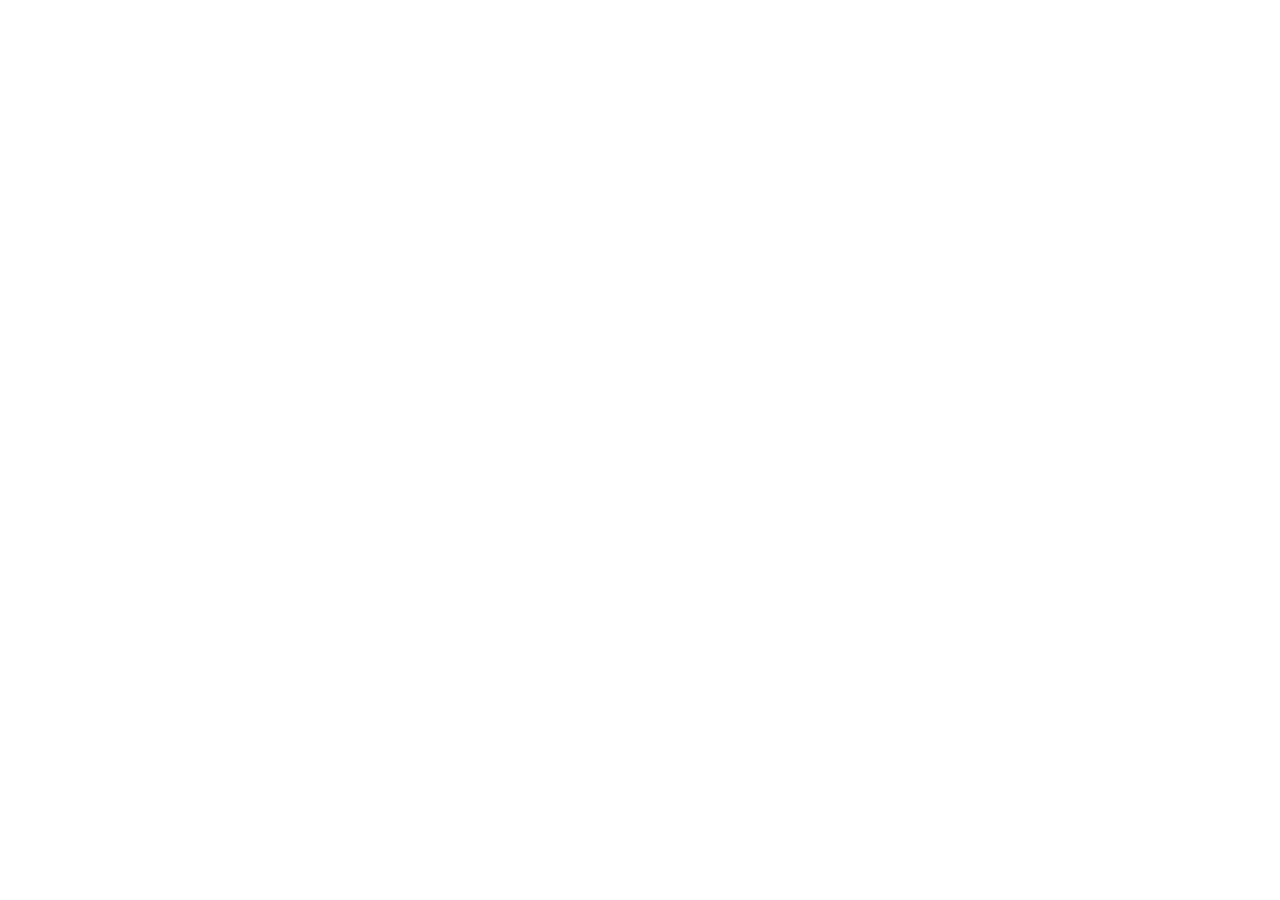
==== commit f17cd6fd: "Adres główny: pusta strona; dotychczasowa wersja pod /stara/, koncepcja 03b nadal pod /nowa/ Co-Auth" ====
--- a/index.html
+++ b/index.html
@@ -1,744 +1,11 @@
 <!doctype html>
 <html lang="pl">
 <head>
-  <meta charset="utf-8">
-  <meta name="viewport" content="width=device-width, initial-scale=1">
-  <meta name="format-detection" content="telephone=no, address=no">
-  <title>N75 · Narutowicza 75, Łódź · Przestrzeń w dobrym kierunku</title>
-  <link rel="canonical" href="https://n75.vercel.app/">
-  <meta name="description" content="N75 – nowoczesna klasyka przy ul. Narutowicza 75 w Łodzi. Modernistyczny kanon, szlachetne materiały, 300 cm wysokości, wellness z basenem, naprzeciwko parku Staszica.">
-  <meta name="theme-color" content="#f7f3ec">
-  <meta property="og:title" content="N75 · Narutowicza 75, Łódź">
-  <meta property="og:description" content="Przestrzeń w dobrym kierunku. Apartamenty w centrum Łodzi.">
-  <meta property="og:image" content="assets/img/naroznik.webp">
-  <meta property="og:type" content="website">
-  <link rel="icon" href="assets/img/favicon.svg" type="image/svg+xml">
-  <link rel="preconnect" href="https://fonts.googleapis.com">
-  <link rel="preconnect" href="https://fonts.gstatic.com" crossorigin>
-  <!-- Docelowo: Futura PT i Avenir Next z licencji (np. Adobe Fonts). Jost i Nunito Sans to darmowe zamienniki na urządzeniach bez tych krojów. -->
-  <link href="https://fonts.googleapis.com/css2?family=Jost:ital,wght@0,300..600;1,300..500&family=Nunito+Sans:ital,opsz,wght@0,6..12,300..700;1,6..12,300..500&display=swap" rel="stylesheet">
-  <link rel="preload" as="image" href="assets/img/hero-film-poster.webp" imagesrcset="assets/img/hero-film-poster-1280.webp 1280w, assets/img/hero-film-poster.webp 1920w" imagesizes="100vw">
-  <link rel="stylesheet" href="https://unpkg.com/leaflet@1.9.4/dist/leaflet.css" crossorigin="">
-  <link rel="stylesheet" href="assets/css/style.css?v=1794737840">
-  <script>document.documentElement.classList.add('js');
-  // Futura / Avenir Next tylko na Apple: gdy ich brak, dostrajamy darmowe zamienniki (Jost, Nunito Sans)
-  (function(){try{var c=document.createElement('canvas').getContext('2d'),t='MWNmwqr075 Łódź';function w(f){c.font='72px '+f;return c.measureText(t).width}
-  var m=w('monospace'),s=w('serif'),h=function(n){return w('"'+n+'",monospace')!==m||w('"'+n+'",serif')!==s},d=document.documentElement;
-  if(!h('Futura')&&!h('Futura PT'))d.classList.add('no-futura');if(!h('Avenir Next')&&!h('Avenir'))d.classList.add('no-avenir')}catch(e){}})();</script>
-  <script>/* Start strony: po wpisaniu adresu, odświeżeniu i wejściu z zewnątrz zawsze od hero (z intro).
-     Wyjątki: „wstecz” (powrót do miejsca) i przejście z podstrony N75 z kotwicą, np. #kontakt z karty lokalu. */
-  try{var n=(performance.getEntriesByType('navigation')[0]||{}).type,r=document.referrer,own=!!r&&r.indexOf(location.origin)===0,
-  fromSub=own&&!/\/(index\.html)?$/.test(new URL(r).pathname),keep=n==='back_forward'||(n==='navigate'&&fromSub),d=document.documentElement;
-  if('scrollRestoration' in history)history.scrollRestoration=n==='back_forward'?'auto':'manual';
-  if(!keep){if(location.hash)history.replaceState(null,'',location.pathname+location.search);
-    var top0=function(){window.scrollTo(0,0)};top0();addEventListener('DOMContentLoaded',top0);addEventListener('load',function(){top0();setTimeout(top0,80);setTimeout(top0,350)});}
-  if(keep||matchMedia('(prefers-reduced-motion: reduce)').matches)d.classList.add('intro-done');
-  addEventListener('pageshow',function(e){if(e.persisted&&!keep)window.scrollTo(0,0)})}catch(e){}</script>
-  <script type="application/ld+json">{"@context": "https://schema.org", "@graph": [{"@type": "ApartmentComplex", "name": "N75", "url": "https://n75.vercel.app/", "description": "Modernistyczny budynek z 50 apartamentami i 3 lokalami usługowymi przy ul. Narutowicza 75A w Łodzi, naprzeciwko parku im. Staszica.", "address": {"@type": "PostalAddress", "streetAddress": "ul. Narutowicza 75A", "postalCode": "90-132", "addressLocality": "Łódź", "addressCountry": "PL"}, "geo": {"@type": "GeoCoordinates", "latitude": 51.77222, "longitude": 19.47703}, "numberOfAccommodationUnits": 50, "amenityFeature": [{"@type": "LocationFeatureSpecification", "name": "Basen", "value": true}, {"@type": "LocationFeatureSpecification", "name": "Sauna", "value": true}, {"@type": "LocationFeatureSpecification", "name": "Jacuzzi", "value": true}, {"@type": "LocationFeatureSpecification", "name": "Siłownia", "value": true}, {"@type": "LocationFeatureSpecification", "name": "Recepcja", "value": true}, {"@type": "LocationFeatureSpecification", "name": "Garaż podziemny", "value": true}]}, {"@type": "Organization", "name": "UNIQUM 5 sp. z o.o.", "url": "https://n75.vercel.app/", "telephone": "+48 799 278 344", "email": "sprzedaz@n75.pl", "address": {"@type": "PostalAddress", "streetAddress": "ul. Gdańska 130", "postalCode": "90-520", "addressLocality": "Łódź", "addressCountry": "PL"}}]}</script>
-  <script>if(/^\/nowa(\/|$)/.test(location.pathname)){document.write('<meta name="robots" content="noindex"><link rel="stylesheet" href="assets/podglad/podglad.css"><script src="assets/podglad/podglad.js" defer><\/script>')}</script>
+<meta charset="utf-8">
+<meta name="viewport" content="width=device-width, initial-scale=1">
+<meta name="robots" content="noindex">
+<title>N75</title>
+<style>html,body{margin:0;background:#fff}</style>
 </head>
-<body>
-<svg width="0" height="0" style="position:absolute" aria-hidden="true"><symbol id="n75-logo" viewBox="36 38 1000 518"><rect x="40" y="42" width="12" height="508"/>
-  <polygon points="40,42 102,42 385,468 385,550 372,550"/>
-  <rect x="373" y="42" width="12" height="508"/>
-  <rect x="425" y="42" width="327" height="13"/>
-  <polygon points="692,42 752,42 484,550 432,550"/>
-  <rect x="785" y="42" width="211" height="13"/>
-  <polygon points="785,42 797,42 770,250 758,248"/>
-  <path d="M758 245 C800 200 850 190 880 190 C966 190 1031 262 1031 365 C1031 470 958 552 850 552 C780 552 720 520 688 470 L702 462 C735 515 790 541 850 541 C935 541 992 465 992 365 C992 272 945 201 878 201 C840 201 795 216 768 252 Z"/></symbol></svg>
-
-<!-- Wejście: logo rysuje się jedną kreską, potem okrągłe „okienko” otwiera widok (raz na wizytę) -->
-<div class="intro" id="intro" aria-hidden="true">
-  <div class="intro__iris" id="intro-iris"></div>
-  <svg class="intro__logo" viewBox="36 38 1000 518" fill="none"><rect x="40" y="42" width="12" height="508" pathLength="1"/><polygon points="40,42 102,42 385,468 385,550 372,550" pathLength="1"/><rect x="373" y="42" width="12" height="508" pathLength="1"/><rect x="425" y="42" width="327" height="13" pathLength="1"/><polygon points="692,42 752,42 484,550 432,550" pathLength="1"/><rect x="785" y="42" width="211" height="13" pathLength="1"/><polygon points="785,42 797,42 770,250 758,248" pathLength="1"/><path pathLength="1" d="M758 245 C800 200 850 190 880 190 C966 190 1031 262 1031 365 C1031 470 958 552 850 552 C780 552 720 520 688 470 L702 462 C735 515 790 541 850 541 C935 541 992 465 992 365 C992 272 945 201 878 201 C840 201 795 216 768 252 Z"/></svg>
-  <span class="intro__skip caps">Kliknij, aby pominąć</span>
-</div>
-<!-- ============ HEADER ============ -->
-<header class="header" id="header">
-  <div class="wrap header__in">
-    <a href="#top" class="logo header__logo" aria-label="N75, powrót na początek strony"><svg class="logo-svg" viewBox="36 38 1000 518" aria-hidden="true" focusable="false"><use href="#n75-logo"/></svg></a>
-    <div class="header__right">
-      <a href="#mieszkania" class="btn btn--ghost caps header__cta">Odkryj apartamenty</a>
-      <button class="burger caps" id="burger" aria-label="Otwórz menu" aria-expanded="false" aria-controls="drawer"><span class="burger__label">Menu</span><span class="burger__icon"><span></span><span></span></span></button>
-    </div>
-  </div>
-</header>
-
-<div class="drawer-overlay" id="drawer-overlay" hidden></div>
-<aside class="drawer" id="drawer" aria-label="Menu" aria-hidden="true">
-  <div class="drawer__top">
-    <a href="#top" class="logo" aria-label="N75, strona główna"><svg class="logo-svg" viewBox="36 38 1000 518" aria-hidden="true" focusable="false"><use href="#n75-logo"/></svg></a>
-    <button class="drawer__close caps" id="drawer-close" aria-label="Zamknij menu">Zamknij<span class="x"></span></button>
-  </div>
-  <nav aria-label="Główna nawigacja">
-    <ol class="drawer__nav">
-      <li class="drawer__manifest"><a href="manifest.html"><span class="num num--sub" aria-hidden="true">↗&#xFE0E;</span><span class="display">Manifest</span><span class="line"></span></a></li>
-      <li class="drawer__manifest"><a href="budynek.html"><span class="num" aria-hidden="true">00</span><span class="display">Budynek</span><span class="line"></span></a></li>
-      <li><a href="#inwestycja"><span class="num">01</span><span class="display">Inwestycja</span><span class="line"></span></a></li>
-      <li><a href="#architektura"><span class="num">02</span><span class="display">Architektura</span><span class="line"></span></a></li>
-      <li><a href="#wnetrza"><span class="num">03</span><span class="display">Wnętrza</span><span class="line"></span></a></li>
-      <li><a href="#udogodnienia"><span class="num">04</span><span class="display">Udogodnienia</span><span class="line"></span></a></li>
-      <li><a href="#mieszkania"><span class="num">05</span><span class="display">Mieszkania</span><span class="line"></span></a></li>
-      <li><a href="#lokalizacja"><span class="num">06</span><span class="display">Lokalizacja</span><span class="line"></span></a></li>
-      <li><a href="#zespol"><span class="num">07</span><span class="display">Zespół</span><span class="line"></span></a></li>
-      <li><a href="#kontakt"><span class="num">08</span><span class="display">Kontakt</span><span class="line"></span></a></li>
-    </ol>
-  </nav>
-  <div class="drawer__foot">
-    <a href="#kontakt" class="btn btn--solid caps">Umów spotkanie <span class="arrow"></span></a>
-  </div>
-</aside>
-
-<main id="top">
-
-<!-- ============ HERO ============ -->
-<section class="hero" aria-label="N75">
-  <div class="hero__media" aria-hidden="true">
-    <!-- Film w hero: architektura (zmierzch → dzień) → atrium → basen → jacuzzi → sauna, slow motion, pętla przez wygaszenie -->
-    <div class="hero__poster"></div>
-    <video class="hero__video" autoplay muted loop playsinline preload="auto" poster="assets/img/hero-film-poster.webp">
-      <source src="assets/video/n75-hero-film-hq6.mp4" type="video/mp4">
-    </video>
-  </div>
-  <a href="#inwestycja" class="hero__seal" aria-label="Przewiń do opisu inwestycji">
-    <svg viewBox="0 0 120 120" aria-hidden="true"><defs><path id="seal-path" d="M60 60m-46 0a46 46 0 1 1 92 0a46 46 0 1 1-92 0"/></defs><text><textPath href="#seal-path" textLength="287" lengthAdjust="spacing">Narutowicza 75 · Najwyższy standard w centrum · </textPath></text></svg>
-    <span class="hero__seal-arrow" aria-hidden="true"></span>
-  </a>
-  <div class="wrap hero__content">
-    <div class="hero__main">
-      <div class="caps caps--wide">Łódź · Narutowicza 75</div>
-      <h1 class="hero__logo"><span class="sr-only">N75</span><svg class="logo-svg" viewBox="36 38 1000 518" aria-hidden="true" focusable="false"><use href="#n75-logo"/></svg></h1>
-      <span class="hero__rule" aria-hidden="true"></span>
-      <p class="hero__claim">Nowoczesna klasyka</p>
-      <p class="hero__lead">Architektura inspirowana najlepszymi tradycjami luksusowego modernizmu lat 30. Szlachetne materiały, wysokie przestrzenie i&nbsp;wyjątkowe części wspólne – basen, jacuzzi, siłownia. W&nbsp;samym sercu Łodzi, vis-à-vis parku im.&nbsp;Staszica.</p>
-    </div>
-    <div class="hero__foot" aria-hidden="true"></div>
-  </div>
-</section>
-
-<!-- ============ 01 INWESTYCJA ============ -->
-<section class="section section--alt" id="inwestycja">
-  <div class="wrap">
-    <div class="sec-head reveal"><span class="num">01</span><span class="line"></span></div>
-    <div class="split">
-      <div class="reveal">
-        <h2 class="display h2">Misja</h2>
-        <div class="mission-txt" style="margin-top:36px">
-          <p class="lead">N75 powstaje z&nbsp;szacunku do architektury, której wartość nie przemija. Tworzymy go z&nbsp;pieczołowitością, dbając o&nbsp;proporcje, jakość materiałów i&nbsp;każdy detal, który składa się na harmonijną całość.</p>
-          <p>Inspirujemy się najlepszymi tradycjami modernizmu, łącząc ponadczasową estetykę z&nbsp;komfortem współczesnego życia. Wierzymy, że prawdziwa jakość nie potrzebuje sezonowych trendów – broni się przez lata.</p>
-          <p>Nie myślimy wyłącznie o&nbsp;dniu dzisiejszym. Projektujemy z&nbsp;myślą o&nbsp;przyszłości, o&nbsp;mieszkańcach, którzy będą tu tworzyć swoją codzienność, i&nbsp;o&nbsp;kolejnych pokoleniach, dla których N75 może pozostać równie wartościowym miejscem.</p>
-        </div>
-        <p class="mission-sign">Architektura na lata. Wartość na pokolenia.</p>
-      </div>
-              <figure class="split__media" style="margin:0">
-        <img class="reveal-img" src="assets/img/elewacja-zachod.webp" alt="Widok na N75 wzdłuż ulicy z przystankiem tramwajowym" loading="lazy" data-lightbox="Elewacja od strony zachodniej">
-        <figcaption class="caps">Widok od strony zachodniej</figcaption>
-      </figure>
-    </div>
-    <ol class="ideas reveal" aria-label="Cztery idee N75">
-      <li><span class="ideas__n">01</span><h3>Ponadczasowa forma</h3><p>Architektura oparta na proporcjach, harmonii i&nbsp;estetyce, która pozostaje aktualna mimo upływu lat.</p></li>
-      <li><span class="ideas__n">02</span><h3>Pieczołowitość detalu</h3><p>Uważność na materiały, wykończenie i&nbsp;każdy element, który składa się na jakość całości.</p></li>
-      <li><span class="ideas__n">03</span><h3>Przestrzeń na lata</h3><p>Funkcjonalność, światło i&nbsp;komfort zaprojektowane z&nbsp;myślą o&nbsp;codziennym życiu, nie o&nbsp;chwilowej modzie.</p></li>
-      <li><span class="ideas__n">04</span><h3>Wartość na pokolenia</h3><p>Miejsce, które może stać się częścią rodzinnej historii i&nbsp;zachować znaczenie dla kolejnych pokoleń.</p></li>
-    </ol>
-  </div>
-</section>
-
-<!-- ============ CZTERY WARTOŚCI N75: przewijana sekwencja – słowa wypełniają się tuszem, kadry odsłaniają się kurtyną ============ -->
-<section class="values" id="wartosci" aria-label="Dlaczego N75? 5 powodów">
-  <div class="values__track" id="values-track">
-    <div class="values__pin">
-      <div class="values__ghost" aria-hidden="true"><span>I</span><span>II</span><span>III</span><span>IV</span><span>V</span></div>
-      <div class="wrap values__in">
-        <div class="values__stage">
-          <a class="vw" data-i="0" href="#architektura" aria-label="Modernizm – Modernizm i klasyka">
-            <span class="vw__n caps">I</span>
-            <span class="vw__word" aria-hidden="true"><span class="vl"><span>M</span></span><span class="vl"><span>O</span></span><span class="vl"><span>D</span></span><span class="vl"><span>E</span></span><span class="vl"><span>R</span></span><span class="vl"><span>N</span></span><span class="vl"><span>I</span></span><span class="vl"><span>Z</span></span><span class="vl"><span>M</span></span></span>
-            <span class="vw__desc"><span class="vw__sub caps">Modernizm i&nbsp;klasyka</span><span>Nie moda, lecz proporcja, rytm i&nbsp;światło – esencja modernizmu w&nbsp;łódzkim wydaniu.</span><span class="vw__to caps">Architektura <span class="arrow" aria-hidden="true"></span></span></span>
-          </a>
-          <a class="vw" data-i="1" href="#architektura" aria-label="Kunszt – Kunszt i materiały">
-            <span class="vw__n caps">II</span>
-            <span class="vw__word" aria-hidden="true"><span class="vl"><span>K</span></span><span class="vl"><span>U</span></span><span class="vl"><span>N</span></span><span class="vl"><span>S</span></span><span class="vl"><span>Z</span></span><span class="vl"><span>T</span></span></span>
-            <span class="vw__desc"><span class="vw__sub caps">Kunszt i&nbsp;materiały</span><span>Trawertyn, orzech, lastryko i&nbsp;marmur – szlachetność i&nbsp;precyzja, które widać, ale przede wszystkim czuć w&nbsp;codziennym użytkowaniu.</span><span class="vw__to caps">Materiały <span class="arrow" aria-hidden="true"></span></span></span>
-          </a>
-          <a class="vw" data-i="2" href="#udogodnienia" aria-label="Wellness – Wellness w budynku">
-            <span class="vw__n caps">III</span>
-            <span class="vw__word" aria-hidden="true"><span class="vl"><span>W</span></span><span class="vl"><span>E</span></span><span class="vl"><span>L</span></span><span class="vl"><span>L</span></span><span class="vl"><span>N</span></span><span class="vl"><span>E</span></span><span class="vl"><span>S</span></span><span class="vl"><span>S</span></span></span>
-            <span class="vw__desc"><span class="vw__sub caps">Wellness w&nbsp;budynku</span><span>Basen, sauna i&nbsp;siłownia. Czas dla siebie bez konieczności opuszczania budynku.</span><span class="vw__to caps">Udogodnienia <span class="arrow" aria-hidden="true"></span></span></span>
-          </a>
-          <a class="vw" data-i="3" href="#lokalizacja" aria-label="Adres – Centrum miasta, park naprzeciwko">
-            <span class="vw__n caps">IV</span>
-            <span class="vw__word" aria-hidden="true"><span class="vl"><span>A</span></span><span class="vl"><span>D</span></span><span class="vl"><span>R</span></span><span class="vl"><span>E</span></span><span class="vl"><span>S</span></span></span>
-            <span class="vw__desc"><span class="vw__sub caps">Centrum miasta, park naprzeciwko</span><span>Miasto w&nbsp;zasięgu ręki, a&nbsp;za oknem własna przestrzeń wytchnienia – park im. Staszica.</span><span class="vw__to caps">Lokalizacja <span class="arrow" aria-hidden="true"></span></span></span>
-          </a>
-          <a class="vw" data-i="4" href="#mieszkania" aria-label="Światło – Apartamenty pełne światła">
-            <span class="vw__n caps">V</span>
-            <span class="vw__word" aria-hidden="true"><span class="vl"><span>Ś</span></span><span class="vl"><span>W</span></span><span class="vl"><span>I</span></span><span class="vl"><span>A</span></span><span class="vl"><span>T</span></span><span class="vl"><span>Ł</span></span><span class="vl"><span>O</span></span></span>
-            <span class="vw__desc"><span class="vw__sub caps">Apartamenty pełne światła</span><span>300&nbsp;cm wysokości, duże przeszklenia, widoki na park lub zielone patio. Nie metry kwadratowe, lecz przestrzeń dopasowana do sposobu życia.</span><span class="vw__to caps">Apartamenty <span class="arrow" aria-hidden="true"></span></span></span>
-          </a>
-        </div>
-        <nav class="values__nav caps" aria-hidden="true"><span>Modernizm</span><span>Kunszt</span><span>Wellness</span><span>Adres</span><span>Światło</span></nav>
-      </div>
-    </div>
-  </div>
-</section>
-
-<section class="section section--alt section--cont">
-  <div class="wrap">
-    <div class="arka reveal">
-      <img class="arka__bg" src="assets/img/szkic-n75.webp" alt="" loading="lazy" aria-hidden="true">
-      <div class="arka__txt">
-        <span class="mark">“</span>
-        <blockquote>Architektura nie jest miejscem na kompromisy: to arka przechowująca życie nasze i&nbsp;naszych bliskich.</blockquote>
-        <a href="manifest.html" class="arka__link caps">Poznaj manifest N75 <span class="arrow" aria-hidden="true"></span></a>
-      </div>
-    </div>
-  </div>
-
-  <figure class="panorama">
-    <img class="reveal-img" src="assets/img/okolica-lotnicze.webp" srcset="assets/img/okolica-lotnicze-1600.webp 1600w, assets/img/okolica-lotnicze.webp 3200w" sizes="100vw" alt="N75 o zmierzchu z lotu ptaka: jesienny park, ulica Narutowicza i modernistyczna zabudowa wokół" loading="lazy" data-lightbox="N75 w sąsiedztwie parku i modernistycznej zabudowy Narutowicza">
-  </figure>
-
-  <div class="wrap">
-    <div class="facts reveal">
-      <div class="fact"><div class="fact__val" data-count="7">7</div><span class="caps">Kondygnacji</span></div>
-      <div class="fact"><div class="fact__val" data-count="50">50</div><span class="caps">Apartamentów</span></div>
-      <div class="fact"><div class="fact__val" data-count="3">3</div><span class="caps">Lokale usługowe</span></div>
-      <div class="fact"><div class="fact__val">32–167<small>m²</small></div><span class="caps">Metraże</span></div>
-      <div class="fact"><div class="fact__val">300<small>cm</small></div><span class="caps">Wysokość mieszkań</span></div>
-      <div class="fact"><div class="fact__val">II kw.<small>2029</small></div><span class="caps">Planowane oddanie</span></div>
-    </div>
-  </div>
-</section>
-
-<!-- ============ MODERNIZM TO… od szkicu do budynku (rysunek kreśli się przy przewijaniu) ============ -->
-<section class="draw" id="wstep">
-  <div class="draw__track" id="draw-track">
-    <div class="draw__pin">
-      <div class="wrap draw__in">
-        <div class="draw__txt">
-          <h2 class="display modern__title" aria-label="Modernizm to kanon, etos, klasa, proporcja, rytm, szyk, kunszt i esencja">Modernizm to <span class="modern__rot" id="modern-rot" aria-hidden="true"><span class="modern__word">kanon</span></span></h2>
-          <p class="lead">Modernizm – styl, w&nbsp;którym po prostu najlepiej się mieszka.</p>
-          <div class="draw__more">
-            <p class="muted">Modernizm zmienił sposób myślenia o&nbsp;mieszkaniu. Postawił człowieka w&nbsp;centrum architektury, nadając szczególne znaczenie światłu, przestrzeni, funkcjonalności i&nbsp;jakości codziennego życia.</p>
-            <p class="muted">N75 rozwija tę ideę we współczesnym języku. Harmonijne proporcje, duże przeszklenia i&nbsp;starannie dobrane materiały tworzą architekturę, która jest jednocześnie elegancka i&nbsp;racjonalna.</p>
-            <p class="muted">Nie szukamy efektu na chwilę. Projektujemy budynek, który naturalnie wpisuje się w&nbsp;miasto i&nbsp;pozostaje wierny zasadom dobrej architektury.</p>
-            <p class="draw__sign">Łódzki modernizm. Nowy rozdział.</p>
-          </div>
-        </div>
-        <figure class="draw__stage" id="draw-stage">
-          <div class="draw__lines" id="draw-lines" data-src="assets/img/szkic-modernizm.svg" role="img" aria-label="Szkic ołówkiem: modernistyczna bryła N75 z poziomymi pasami stropów i tarasami"></div>
-        </figure>
-      </div>
-    </div>
-  </div>
-</section>
-
-<!-- ============ PIERZEJA NARUTOWICZA ============ -->
-<section class="pierzeja" aria-label="Pierzeja ulicy Narutowicza">
-  <div class="pierzeja__scroll" id="pierzeja-scroll" tabindex="0" aria-label="Rysunek pierzei ulicy Narutowicza, przewiń w bok">
-    <figure class="pierzeja__fig" id="pierzeja-fig">
-      <div class="pierzeja__lines" id="pierzeja-lines" data-src="assets/img/pierzeja-szkic.svg" aria-hidden="true"></div>
-      <img src="assets/img/pierzeja-narutowicza.webp" width="2172" height="435" alt="Rysunek pierzei ulicy Narutowicza: od kamienicy z XIX wieku, przez modernistyczne kamienice, po budynek N75 na końcu ulicy" decoding="async">
-      <span class="pierzeja__word" data-x0="27" data-x1="358" style="left:8.8%" aria-hidden="true"><i></i><b>Łódzki</b></span>
-      <span class="pierzeja__word" data-x0="410" data-x1="711" style="left:25.8%" aria-hidden="true"><i></i><b>modernizm</b></span>
-      <span class="pierzeja__word" data-x0="711" data-x1="970" style="left:38.7%" aria-hidden="true"><i></i><b>pisze</b></span>
-      <span class="pierzeja__word" data-x0="970" data-x1="1278" style="left:51.7%" aria-hidden="true"><i></i><b>nowy</b></span>
-      <span class="pierzeja__word" data-x0="1278" data-x1="1571" style="left:65.6%" aria-hidden="true"><i></i><b>rozdział</b></span>
-      <span class="pierzeja__tag" data-x0="1571" data-x1="2172" aria-hidden="true"><i></i><b class="caps">N75</b></span>
-    </figure>
-  </div>
-  <p class="sr-only">Łódzki modernizm pisze nowy rozdział – N75.</p>
-  <p class="wrap pierzeja__cap caps">Modernistyczna pierzeja ulicy Narutowicza – rysunek poglądowy</p>
-</section>
-
-<!-- ============ 02 ARCHITEKTURA ============ -->
-<section class="section" id="architektura">
-  <div class="wrap">
-    <div class="sec-head reveal"><span class="num">02</span><span class="line"></span></div>
-    <div class="arch-text arch-text--first">
-      <h2 class="display h2 reveal">Przepis<br>na dobrą<br>architekturę</h2>
-      <div class="reveal">
-        <p class="lead" style="margin-bottom:28px">Czy istnieje przepis na dobrą architekturę? Choć zapewne każdy architekt poda własny, to jednak istnieje uniwersalna receptura.</p>
-        <p class="muted">Z&nbsp;połączenia funkcjonalizmu, nowoczesności i&nbsp;szlachetnych materiałów na początku XX wieku narodził się modernizm – recepta na dobrą jakość życia w&nbsp;mieście. To kanon dobrej architektury mieszkaniowej, kultywowany do dziś od Gdyni, przez Berlin, po Nowy Jork. N75 sięga po ten sam kanon: proporcję bryły, rytm elewacji i&nbsp;geometrię detalu.</p>
-      </div>
-    </div>
-
-    <div class="arch-slider reveal" data-slider id="arch-slider" role="region" aria-roledescription="karuzela" aria-label="Wizualizacje architektury">
-      <div class="arch-slider__track">
-        <figure class="arch-slide is-on" role="group" aria-roledescription="slajd" aria-label="1 z 3: Narożnik">
-          <img src="assets/img/naroznik.webp" alt="Narożnik budynku od strony ulicy" loading="lazy" data-lightbox="Narożnik">
-        </figure>
-        <figure class="arch-slide" role="group" aria-roledescription="slajd" aria-label="2 z 3: Wejście główne" aria-hidden="true">
-          <img src="assets/img/wejscie.webp" alt="Wejście główne z drewnianymi drzwiami" loading="lazy" data-lightbox="Wejście główne">
-        </figure>
-        <figure class="arch-slide" role="group" aria-roledescription="slajd" aria-label="3 z 3: Elewacja wschodnia" aria-hidden="true">
-          <img src="assets/img/elewacja-wschod.webp" alt="Elewacja od strony wschodniej" loading="lazy" data-lightbox="Elewacja wschodnia">
-        </figure>
-      </div>
-      <div class="arch-slider__bar">
-        <div class="arch-slider__cap"><span class="caps" data-cap>Narożnik</span><span class="caps bronze" data-num>01 / 03</span></div>
-        <div class="arch-slider__dots" role="tablist" aria-label="Wybierz wizualizację"><button type="button" role="tab" aria-label="Narożnik" aria-selected="true" data-i="0"><i></i></button><button type="button" role="tab" aria-label="Wejście główne" aria-selected="false" data-i="1"><i></i></button><button type="button" role="tab" aria-label="Elewacja wschodnia" aria-selected="false" data-i="2"><i></i></button></div>
-        <div class="rail-nav">
-          <button type="button" data-dir="prev" aria-label="Poprzednia wizualizacja"><svg viewBox="0 0 24 24"><path d="M15 5l-7 7 7 7"/></svg></button>
-          <button type="button" data-dir="next" aria-label="Następna wizualizacja"><svg viewBox="0 0 24 24"><path d="M9 5l7 7-7 7"/></svg></button>
-        </div>
-      </div>
-    </div>
-
-
-    <div class="materials">
-      <div class="material reveal">
-        <div class="material__img"><img src="assets/img/material-trawertyn.webp" alt="Trawertyn, zbliżenie" loading="lazy"></div>
-        <h4>Trawertyn</h4><p class="material__where caps">Elewacja · strefa wellness</p><p>Naturalny kamień o&nbsp;ciepłej tonacji i&nbsp;niepowtarzalnej strukturze. Nadaje przestrzeniom spokojny, szlachetny charakter.</p>
-      </div>
-      <div class="material reveal">
-        <div class="material__img"><img src="assets/img/material-lastryko.webp" alt="Lastryko z płytkami białego marmuru, zbliżenie" loading="lazy"></div>
-        <h4>Lastryko</h4><p class="material__where caps">Posadzki</p><p>Klasyczny materiał w&nbsp;nowoczesnym wydaniu. Subtelny rysunek kruszywa i&nbsp;marmuru podkreśla modernistyczną tożsamość wnętrz.</p>
-      </div>
-      <div class="material reveal">
-        <div class="material__img"><img src="assets/img/material-orzech.webp" alt="Drewniany kasetonowy sufit, zbliżenie" loading="lazy"></div>
-        <h4>Orzech</h4><p class="material__where caps">Sufity kasetonowe · drzwi · okładziny</p><p>Głęboka barwa i&nbsp;naturalne usłojenie drewna wprowadzają ciepło, równoważąc mineralny charakter kamiennych powierzchni.</p>
-      </div>
-      <div class="material reveal">
-        <div class="material__img"><img src="assets/img/material-marmur.webp" alt="Bordowy marmur przy windzie, zbliżenie" loading="lazy"></div>
-        <h4>Marmur Rosso</h4><p class="material__where caps">Portale wind · klatki schodowe</p><p>Wyrazisty, szlachetny akcent w&nbsp;starannie wybranych detalach. Materiał, który nadaje wnętrzom indywidualność bez nadmiaru dekoracji.</p>
-      </div>
-    </div>
-  </div>
-</section>
-
-<!-- ============ 03 WNĘTRZA ============ -->
-<section class="section section--alt" id="wnetrza">
-  <div class="hscroll" id="hscroll"><div class="hscroll__pin">
-  <div class="wrap">
-    <div class="sec-head reveal"><span class="num">03</span><span class="line"></span></div>
-    <div class="split" style="margin-bottom:clamp(48px,6vw,80px); align-items:start">
-      <h2 class="display h2 reveal">Powrót<br>do domu<span class="h2-kicker">Pierwsze wrażenie. Każdego dnia.</span></h2>
-      <div class="reveal" style="display:flex;justify-content:space-between;gap:30px;align-items:flex-start;flex-wrap:wrap">
-        <p class="muted" style="max-width:520px;margin:0">Foyer z&nbsp;recepcją i&nbsp;concierge wita jak lobby butikowego hotelu. Korytarze wyłożone tkaniną, lastryko i&nbsp;ciepłe światło – subtelność i&nbsp;rzemiosło sprawiają, że droga do drzwi mieszkania jest częścią domu.</p>
-        <div class="rail-nav" aria-label="Przewijanie galerii">
-          <button data-rail="prev" aria-label="Poprzednie"><svg viewBox="0 0 24 24"><path d="M15 5l-7 7 7 7"/></svg></button>
-          <button data-rail="next" aria-label="Następne"><svg viewBox="0 0 24 24"><path d="M9 5l7 7-7 7"/></svg></button>
-        </div>
-      </div>
-    </div>
-  </div>
-  <div class="rail" id="rail">
-    <figure><img src="assets/img/foyer-wejscie.webp" alt="Wejście do foyer" loading="lazy" data-lightbox="Wejście do foyer"><figcaption><span class="num">01</span><span class="caps">Wejście</span></figcaption></figure>
-    <figure><img src="assets/img/foyer-1.webp" alt="Foyer z recepcją i biblioteką" loading="lazy" data-lightbox="Foyer z recepcją"><figcaption><span class="num">02</span><span class="caps">Foyer i recepcja</span></figcaption></figure>
-    <figure><img src="assets/img/foyer-2.webp" alt="Strefa wypoczynkowa w foyer" loading="lazy" data-lightbox="Strefa wypoczynkowa w foyer"><figcaption><span class="num">03</span><span class="caps">Concierge</span></figcaption></figure>
-    <figure><img src="assets/img/korytarz-1.webp" alt="Korytarz mieszkalny" loading="lazy" data-lightbox="Korytarz mieszkalny"><figcaption><span class="num">04</span><span class="caps">Korytarz</span></figcaption></figure>
-    <figure><img src="assets/img/korytarz-2.webp" alt="Hol na piętrze" loading="lazy" data-lightbox="Hol na piętrze"><figcaption><span class="num">05</span><span class="caps">Hol na piętrze</span></figcaption></figure>
-    <figure><img src="assets/img/klatka.webp" alt="Klatka schodowa z windą" loading="lazy" data-lightbox="Klatka schodowa"><figcaption><span class="num">06</span><span class="caps">Klatka schodowa</span></figcaption></figure>
-  </div>
-  <div class="wrap hscroll__foot"><div class="hscroll__bar"><i id="hscroll-bar"></i></div><span class="caps muted hscroll__hint">Przewiń lub przeciągnij</span></div>
-  </div></div>
-</section>
-
-<!-- ============ 04 UDOGODNIENIA ============ -->
-<section class="section section--dark" id="udogodnienia">
-  <div class="wrap">
-    <div class="sec-head reveal"><span class="num">04</span><span class="line"></span></div>
-    <div class="split" style="margin-bottom:clamp(56px,7vw,100px); align-items:end">
-      <h2 class="display h2 reveal">Codzienność<br>w&nbsp;rytmie<br>wellness</h2>
-      <div class="reveal">
-        <p class="lead" style="color:#d9cfc1;margin-bottom:18px">Więcej czasu na dobre życie. Basen, jacuzzi i&nbsp;strefa wellness z&nbsp;sauną, siłownia oraz zielone atrium tworzą w&nbsp;N75 codzienną przestrzeń dla ruchu, regeneracji i&nbsp;spokoju.</p>
-        <p class="muted" style="margin:0">Wszystko w&nbsp;budynku, bez dojazdów i&nbsp;karnetów. A&nbsp;tuż za progiem, po drugiej stronie ulicy, czeka zieleń parku im. Staszica – na poranny bieg i&nbsp;wieczorny spacer.</p>
-      </div>
-    </div>
-
-    <div class="wellness">
-      <article class="wellness__item reveal">
-        <div class="arch-slider" data-slider id="sl-basen" role="region" aria-roledescription="karuzela" aria-label="Basen: zdjęcia">
-          <div class="arch-slider__track">
-            <figure class="arch-slide is-on" role="group" aria-roledescription="slajd" aria-label="1 z 2: Basen"><img src="assets/img/basen-1.webp" alt="Basen wyłożony trawertynem, z leżakami i roślinami" loading="lazy" data-lightbox="Basen"></figure>
-            <figure class="arch-slide" role="group" aria-roledescription="slajd" aria-label="2 z 2: Basen · wejście do wody" aria-hidden="true"><img src="assets/img/basen-2.webp" alt="Wejście do basenu, kamienne kolumny i rośliny" loading="lazy" data-lightbox="Basen · wejście do wody"></figure>
-          </div>
-          <div class="arch-slider__bar">
-            <div class="arch-slider__cap"><span class="caps" data-cap>Basen</span><span class="caps bronze" data-num>01 / 02</span></div>
-            <div class="arch-slider__dots" role="tablist" aria-label="Wybierz zdjęcie"><button type="button" role="tab" aria-label="Basen" aria-selected="true" data-i="0"><i></i></button><button type="button" role="tab" aria-label="Basen · wejście do wody" aria-selected="false" data-i="1"><i></i></button></div>
-            <div class="rail-nav">
-              <button type="button" data-dir="prev" aria-label="Poprzednie zdjęcie"><svg viewBox="0 0 24 24"><path d="M15 5l-7 7 7 7"/></svg></button>
-              <button type="button" data-dir="next" aria-label="Następne zdjęcie"><svg viewBox="0 0 24 24"><path d="M9 5l7 7-7 7"/></svg></button>
-            </div>
-          </div>
-        </div>
-        <div class="wellness__txt">
-          <h3 class="display h3">Basen</h3>
-          <p class="wellness__sub caps">Własny rytm, własna przestrzeń</p>
-          <p>Basen w&nbsp;kameralnym otoczeniu naturalnego kamienia i&nbsp;miękkiego światła. Miejsce na poranne pływanie, spokojne zakończenie dnia i&nbsp;chwilę tylko dla siebie.</p>
-          <p class="wellness__more">Codzienny komfort, który nie wymaga wychodzenia z&nbsp;budynku.</p>
-        </div>
-      </article>
-      <article class="wellness__item wellness__item--rev reveal">
-        <div class="arch-slider" data-slider id="sl-jacuzzi" role="region" aria-roledescription="karuzela" aria-label="Jacuzzi i wellness: zdjęcia">
-          <div class="arch-slider__track">
-            <figure class="arch-slide is-on" role="group" aria-roledescription="slajd" aria-label="1 z 4: Jacuzzi"><img src="assets/img/basen-3.webp" alt="Okrągłe jacuzzi otoczone roślinami" loading="lazy" data-lightbox="Jacuzzi"></figure>
-            <figure class="arch-slide" role="group" aria-roledescription="slajd" aria-label="2 z 4: Jacuzzi · detal" aria-hidden="true"><img src="assets/img/jacuzzi-zblizenie.webp" alt="Jacuzzi z bliska, wśród palm" loading="lazy" data-lightbox="Jacuzzi · detal"></figure>
-            <figure class="arch-slide" role="group" aria-roledescription="slajd" aria-label="3 z 4: Wellness · sauna" aria-hidden="true"><img src="assets/img/sauna.webp" alt="Sauna ze szklanym frontem i drewnianym wnętrzem" loading="lazy" data-lightbox="Wellness · sauna"></figure>
-            <figure class="arch-slide" role="group" aria-roledescription="slajd" aria-label="4 z 4: Strefa wellness" aria-hidden="true"><img src="assets/img/basen-4.webp" alt="Strefa wellness z trawertynem i drewnianym sufitem" loading="lazy" data-lightbox="Strefa wellness"></figure>
-          </div>
-          <div class="arch-slider__bar">
-            <div class="arch-slider__cap"><span class="caps" data-cap>Jacuzzi</span><span class="caps bronze" data-num>01 / 04</span></div>
-            <div class="arch-slider__dots" role="tablist" aria-label="Wybierz zdjęcie"><button type="button" role="tab" aria-label="Jacuzzi" aria-selected="true" data-i="0"><i></i></button><button type="button" role="tab" aria-label="Jacuzzi · detal" aria-selected="false" data-i="1"><i></i></button><button type="button" role="tab" aria-label="Wellness · sauna" aria-selected="false" data-i="2"><i></i></button><button type="button" role="tab" aria-label="Strefa wellness" aria-selected="false" data-i="3"><i></i></button></div>
-            <div class="rail-nav">
-              <button type="button" data-dir="prev" aria-label="Poprzednie zdjęcie"><svg viewBox="0 0 24 24"><path d="M15 5l-7 7 7 7"/></svg></button>
-              <button type="button" data-dir="next" aria-label="Następne zdjęcie"><svg viewBox="0 0 24 24"><path d="M9 5l7 7-7 7"/></svg></button>
-            </div>
-          </div>
-        </div>
-        <div class="wellness__txt">
-          <h3 class="display h3">Jacuzzi i&nbsp;wellness</h3>
-          <p class="wellness__sub caps">Sztuka odpoczynku</p>
-          <p>Ciepło wody, kojący hydromasaż i&nbsp;kameralna sauna tworzą przestrzeń, w&nbsp;której łatwiej oderwać się od tempa miasta.</p>
-          <p class="wellness__more">To miejsce na regenerację po aktywnym dniu i&nbsp;własne rytuały odpoczynku.</p>
-        </div>
-      </article>
-      <article class="wellness__item reveal">
-        <div class="arch-slider" data-slider id="sl-silownia" role="region" aria-roledescription="karuzela" aria-label="Siłownia: zdjęcia">
-          <div class="arch-slider__track">
-            <figure class="arch-slide is-on" role="group" aria-roledescription="slajd" aria-label="1 z 2: Siłownia"><img src="assets/img/silownia-1.webp" alt="Siłownia z bieżniami i drewnianym sufitem" loading="lazy" data-lightbox="Siłownia"></figure>
-            <figure class="arch-slide" role="group" aria-roledescription="slajd" aria-label="2 z 2: Siłownia · strefa cardio" aria-hidden="true"><img src="assets/img/silownia-2.webp" alt="Strefa cardio przy przeszklonej ścianie" loading="lazy" data-lightbox="Siłownia · strefa cardio"></figure>
-          </div>
-          <div class="arch-slider__bar">
-            <div class="arch-slider__cap"><span class="caps" data-cap>Siłownia</span><span class="caps bronze" data-num>01 / 02</span></div>
-            <div class="arch-slider__dots" role="tablist" aria-label="Wybierz zdjęcie"><button type="button" role="tab" aria-label="Siłownia" aria-selected="true" data-i="0"><i></i></button><button type="button" role="tab" aria-label="Siłownia · strefa cardio" aria-selected="false" data-i="1"><i></i></button></div>
-            <div class="rail-nav">
-              <button type="button" data-dir="prev" aria-label="Poprzednie zdjęcie"><svg viewBox="0 0 24 24"><path d="M15 5l-7 7 7 7"/></svg></button>
-              <button type="button" data-dir="next" aria-label="Następne zdjęcie"><svg viewBox="0 0 24 24"><path d="M9 5l7 7-7 7"/></svg></button>
-            </div>
-          </div>
-        </div>
-        <div class="wellness__txt">
-          <h3 class="display h3">Siłownia</h3>
-          <p class="wellness__sub caps">Aktywność na własnych zasadach</p>
-          <p>Kameralna siłownia zaprojektowana jako integralna część strefy komfortu mieszkańców. Naturalne materiały, staranne oświetlenie i&nbsp;widok na zieleń tworzą otoczenie sprzyjające regularnej aktywności.</p>
-          <p class="wellness__more">Bez dodatkowych dojazdów. W&nbsp;rytmie dopasowanym do Ciebie.</p>
-        </div>
-      </article>
-      <article class="wellness__item wellness__item--rev reveal">
-        <div class="arch-slider" data-slider id="sl-atrium" role="region" aria-roledescription="karuzela" aria-label="Atrium: zdjęcia">
-          <div class="arch-slider__track">
-            <figure class="arch-slide is-on" role="group" aria-roledescription="slajd" aria-label="1 z 4: Atrium"><img src="assets/img/patio-ogrod.webp" alt="Zielone atrium ze ścieżką i kamieniami" loading="lazy" data-lightbox="Atrium"></figure>
-            <figure class="arch-slide" role="group" aria-roledescription="slajd" aria-label="2 z 4: Atrium · zielona mozaika" aria-hidden="true"><img src="assets/img/patio-mozaika.webp" alt="Atrium z zieloną mozaiką na ścianie" loading="lazy" data-lightbox="Atrium · zielona mozaika"></figure>
-            <figure class="arch-slide" role="group" aria-roledescription="slajd" aria-label="3 z 4: Atrium · mural z mapą miasta" aria-hidden="true"><img src="assets/img/patio-mural.webp" alt="Atrium z muralem przedstawiającym mapę miasta" loading="lazy" data-lightbox="Atrium · mural z mapą miasta"></figure>
-            <figure class="arch-slide" role="group" aria-roledescription="slajd" aria-label="4 z 4: Atrium z góry" aria-hidden="true"><img src="assets/img/patio-z-gory.webp" alt="Atrium widziane z góry" loading="lazy" data-lightbox="Atrium z góry"></figure>
-          </div>
-          <div class="arch-slider__bar">
-            <div class="arch-slider__cap"><span class="caps" data-cap>Atrium</span><span class="caps bronze" data-num>01 / 04</span></div>
-            <div class="arch-slider__dots" role="tablist" aria-label="Wybierz zdjęcie"><button type="button" role="tab" aria-label="Atrium" aria-selected="true" data-i="0"><i></i></button><button type="button" role="tab" aria-label="Atrium · zielona mozaika" aria-selected="false" data-i="1"><i></i></button><button type="button" role="tab" aria-label="Atrium · mural z mapą miasta" aria-selected="false" data-i="2"><i></i></button><button type="button" role="tab" aria-label="Atrium z góry" aria-selected="false" data-i="3"><i></i></button></div>
-            <div class="rail-nav">
-              <button type="button" data-dir="prev" aria-label="Poprzednie zdjęcie"><svg viewBox="0 0 24 24"><path d="M15 5l-7 7 7 7"/></svg></button>
-              <button type="button" data-dir="next" aria-label="Następne zdjęcie"><svg viewBox="0 0 24 24"><path d="M9 5l7 7-7 7"/></svg></button>
-            </div>
-          </div>
-        </div>
-        <div class="wellness__txt">
-          <h3 class="display h3">Atrium</h3>
-          <p class="wellness__sub caps">Zieleń w&nbsp;sercu budynku</p>
-          <p>Wewnętrzne atrium wnosi do architektury naturalną równowagę. Roślinność, organiczne formy i&nbsp;starannie dobrane materiały tworzą spokojny, zielony akcent w&nbsp;przestrzeni N75.</p>
-          <p class="wellness__more">Miejsce, które pozwala odetchnąć od miejskiego tempa, pozostając w&nbsp;samym centrum Łodzi.</p>
-        </div>
-      </article>
-    </div>
-  </div>
-</section>
-
-<!-- ============ 05 MIESZKANIA ============ -->
-<section class="section" id="mieszkania">
-  <div class="wrap">
-    <div class="sec-head reveal"><span class="num">05</span><span class="line"></span></div>
-    <div class="split" style="margin-bottom:clamp(48px,6vw,80px); align-items:end">
-      <h2 class="display h2 reveal">Znajdź<br>swoje miejsce</h2>
-      <div class="reveal">
-      <p class="muted" style="margin:0;max-width:540px">50 apartamentów od 32 do 167&nbsp;m², od kompaktowych studiów po dwupoziomowe apartamenty z&nbsp;tarasami na ostatnich kondygnacjach, oraz 3&nbsp;lokale usługowe na parterze. Przemyślana kompozycja układów i&nbsp;3&nbsp;metry wysokości tworzą przestrzeń, która zachowuje wartość na lata. Wybierz piętro na makiecie, a&nbsp;potem mieszkanie na rzucie.</p>
-      </div>
-    </div>
-
-    <div class="motives reveal">
-      <div class="motive">
-        <span class="caps bronze">Dla siebie</span>
-        <h3 class="display h3">Dom, w&nbsp;którym dobrze się żyje</h3>
-        <ul><li>300&nbsp;cm wysokości i&nbsp;duże przeszklenia w&nbsp;każdym apartamencie</li><li>Widok na park im. Staszica lub zielone patio</li><li>Basen, sauna, siłownia i&nbsp;foyer z&nbsp;recepcją w&nbsp;budynku</li><li>Loggie i&nbsp;tarasy, garaż podziemny, komórki lokatorskie</li></ul>
-      </div>
-      <div class="motive">
-        <span class="caps bronze">Jako inwestycja</span>
-        <h3 class="display h3">Nieruchomość w&nbsp;dobrym adresie</h3>
-        <ul><li>Adres przy szpitalach, klinikach UM, uczelniach i&nbsp;biurowcach centrum – blisko pracy dla lekarzy, kadry akademickiej i&nbsp;pracowników biur</li><li>Kompaktowe studia od 32&nbsp;m² z&nbsp;loggią oraz duże apartamenty rodzinne</li><li>Jawne ceny z&nbsp;historią zmian na karcie każdego lokalu</li><li>Wysoki standard części wspólnych i&nbsp;udogodnienia w&nbsp;budynku, które podnoszą atrakcyjność lokalu</li></ul>
-      </div>
-    </div>
-    <div class="arch-slider arch-slider--pano reveal" data-slider id="sl-mieszkania" role="region" aria-roledescription="karuzela" aria-label="Wnętrza mieszkań">
-      <div class="arch-slider__track">
-        <figure class="arch-slide is-on" role="group" aria-roledescription="slajd" aria-label="1 z 2: Salon"><img src="assets/img/salon-m2-03.webp" alt="Wizualizacja poglądowa: salon z widokiem na miasto" loading="lazy" data-lightbox="Salon"></figure>
-        <figure class="arch-slide" role="group" aria-roledescription="slajd" aria-label="2 z 2: Loggia" aria-hidden="true"><img src="assets/img/loggia-m2-04.webp" alt="Wizualizacja poglądowa: loggia z widokiem na ulicę Narutowicza" loading="lazy" data-lightbox="Loggia"></figure>
-      </div>
-      <div class="arch-slider__bar">
-        <div class="arch-slider__cap"><span class="caps" data-cap>Salon</span><span class="caps bronze" data-num>01 / 02</span></div>
-        <div class="arch-slider__dots" role="tablist" aria-label="Wybierz zdjęcie"><button type="button" role="tab" aria-label="Salon" aria-selected="true" data-i="0"><i></i></button><button type="button" role="tab" aria-label="Loggia" aria-selected="false" data-i="1"><i></i></button></div>
-        <div class="rail-nav">
-          <button type="button" data-dir="prev" aria-label="Poprzednie zdjęcie"><svg viewBox="0 0 24 24"><path d="M15 5l-7 7 7 7"/></svg></button>
-          <button type="button" data-dir="next" aria-label="Następne zdjęcie"><svg viewBox="0 0 24 24"><path d="M9 5l7 7-7 7"/></svg></button>
-        </div>
-      </div>
-    </div>
-
-    <div class="mk reveal" id="makieta">
-      <div class="mk__building">
-        <div class="caps muted mk__hint">Wybierz piętro</div>
-        <svg class="mk__svg" id="mk-svg" viewBox="0 0 600 620" role="group" aria-label="Makieta budynku: wybierz piętro"></svg>
-      </div>
-      <div class="mk__panel" id="mk-panel" aria-live="polite"></div>
-    </div>
-
-    <div class="mk3d-embed reveal" id="makieta-3d">
-      <div class="mk3d-embed__head"><span class="caps muted">Makieta 3D budynku z&nbsp;otoczeniem</span><a href="makieta.html" class="caps bronze">Pełny ekran <span class="arrow"></span></a></div>
-      <iframe src="makieta.html?embed=1" title="Makieta 3D budynku N75 z otoczeniem" loading="lazy" allow="fullscreen"></iframe>
-    </div>
-
-    <div class="mk-sep reveal"><span class="caps">lub przeszukaj wszystkie lokale</span></div>
-
-    <div class="finder reveal" id="finder">
-      <div class="filters">
-        <div class="filter">
-          <span class="caps">Pokoje</span>
-          <div class="chips" id="f-rooms" role="group" aria-label="Liczba pokoi">
-            <button class="chip" data-v="1" aria-pressed="false">1</button>
-            <button class="chip" data-v="2" aria-pressed="false">2</button>
-            <button class="chip" data-v="3" aria-pressed="false">3</button>
-            <button class="chip" data-v="4" aria-pressed="false">4+</button>
-          </div>
-        </div>
-        <div class="filter">
-          <label class="caps" for="f-area">Metraż</label>
-          <select class="select" id="f-area">
-            <option value="">Dowolny</option>
-            <option value="0-45">do 45 m²</option>
-            <option value="45-65">45–65 m²</option>
-            <option value="65-90">65–90 m²</option>
-            <option value="90-999">powyżej 90 m²</option>
-          </select>
-        </div>
-        <div class="filter">
-          <label class="caps" for="f-floor">Piętro</label>
-          <select class="select" id="f-floor"><option value="">Dowolne</option></select>
-        </div>
-        <div class="filter">
-          <span class="caps">Dostępność</span>
-          <label class="toggle"><input type="checkbox" id="f-avail"> Tylko wolne</label>
-        </div>
-        <div class="filter" style="justify-self:end">
-          <button class="btn btn--line caps" id="f-reset" style="padding:12px 22px">Wyczyść</button>
-        </div>
-      </div>
-      <div class="finder__meta">
-        <span class="caps muted" id="f-count" aria-live="polite"></span>
-        <div class="view caps" role="group" aria-label="Widok">
-          <button data-view="table" aria-pressed="true">Lista</button>
-          <button data-view="tiles" aria-pressed="false">Kafle</button>
-        </div>
-      </div>
-      <div id="units-out"></div>
-      <div style="text-align:center;margin-top:34px"><button class="btn btn--line caps" id="f-more" hidden>Pokaż wszystkie lokale</button></div>
-      <p class="legal-note">Powierzchnie i&nbsp;ceny brutto lokali według cennika z&nbsp;15.09.2026. Ceny i&nbsp;statusy lokali mają charakter informacyjny i&nbsp;nie stanowią oferty w&nbsp;rozumieniu Kodeksu cywilnego. Historia zmian cen każdego lokalu jest dostępna w&nbsp;jego karcie.</p>
-    </div>
-  </div>
-</section>
-
-<!-- ============ 06 LOKALIZACJA ============ -->
-<section class="section section--alt" id="lokalizacja">
-  <div class="wrap">
-    <div class="sec-head reveal"><span class="num">06</span><span class="line"></span></div>
-    <div class="location">
-      <!-- Mapa: Leaflet + OpenStreetMap. Znacznik przypięty do współrzędnych budynku (data-lat / data-lng). -->
-      <div class="map reveal" id="map" data-lat="51.77222" data-lng="19.47703" data-zoom="16" role="region" aria-label="Mapa: Narutowicza 75A, Łódź">
-        <noscript><a href="https://www.openstreetmap.org/?mlat=51.77222&amp;mlon=19.47703#map=17/51.77222/19.47703">Zobacz lokalizację na mapie OpenStreetMap</a></noscript>
-      </div>
-      <div class="reveal">
-        <h2 class="display h2">Adres, który opowiada historię<span class="h2-kicker">Adres z&nbsp;historią. Lokalizacja z&nbsp;przyszłością.</span></h2>
-        <p class="lead" style="margin:30px 0 18px">N75 ma rodowód w&nbsp;modernistycznych „luksach” – kamienicach, które w&nbsp;międzywojennej Warszawie, Gdyni i&nbsp;Łodzi wyznaczały kanon miejskiego zamieszkania. Kontynuujemy to dziedzictwo.</p>
-        <p class="muted" style="margin:0 0 18px">Naprzeciwko – park im. Staszica z&nbsp;wiekowymi drzewami. Kilka minut spacerem – Szpital im. Barlickiego, kliniki Uniwersytetu Medycznego, uczelnie i&nbsp;biurowce centrum. To adres stworzony także dla lekarzy i&nbsp;osób pracujących w&nbsp;okolicznych biurowcach: do pracy pieszo, a&nbsp;po pracy park za oknem.</p>
-        <div class="places-acc" id="places-acc">
-          <details class="place-cat" data-cat="edu">
-            <summary><span class="caps">Edukacja</span><span class="odkryj caps">Odkryj</span></summary>
-            <ul><li data-poi="edu-5"><span class="poi__name">Szkoła Podstawowa nr 1, Sterlinga 24</span><span class="poi__dist" data-lat="51.7753955" data-lng="19.469435"></span></li><li data-poi="edu-0"><span class="poi__name">Rektorat Uniwersytetu Łódzkiego</span><span class="poi__dist" data-lat="51.7725147" data-lng="19.4746503"></span></li><li data-poi="edu-1"><span class="poi__name">Wydział Filozoficzno-Historyczny UŁ</span><span class="poi__dist" data-lat="51.7754396" data-lng="19.4742221"></span></li><li data-poi="edu-2"><span class="poi__name">Wydział Prawa i Administracji UŁ</span><span class="poi__dist" data-lat="51.7776999" data-lng="19.4825999"></span></li><li data-poi="edu-3"><span class="poi__name">Biblioteka Uniwersytetu Łódzkiego</span><span class="poi__dist" data-lat="51.7746658" data-lng="19.4868849"></span></li><li class="poi--txt">Szkoła podstawowa w&nbsp;obrębie dwóch przecznic</li><li data-poi="edu-4"><span class="poi__name">Nowy żłobek „Irenka”, Narutowicza 78A</span><span class="poi__dist" data-lat="51.7727817" data-lng="19.478167"></span></li></ul>
-          </details>
-          <details class="place-cat" data-cat="zdr">
-            <summary><span class="caps">Zdrowie i&nbsp;opieka</span><span class="odkryj caps">Odkryj</span></summary>
-            <ul><li data-poi="zdr-0"><span class="poi__name">Szpital im. N. Barlickiego</span><span class="poi__dist" data-lat="51.7740188" data-lng="19.4829311"></span></li><li data-poi="zdr-1"><span class="poi__name">Centralny Szpital Kliniczny UM (CKD)</span><span class="poi__dist" data-lat="51.7744654" data-lng="19.5076298"></span></li><li class="poi--txt">Żłobek i&nbsp;przedszkole w&nbsp;obrębie dwóch przecznic</li><li class="poi--txt">Wygodny adres dla lekarzy i&nbsp;personelu pobliskich szpitali</li></ul>
-          </details>
-          <details class="place-cat" data-cat="ziel">
-            <summary><span class="caps">Zieleń</span><span class="odkryj caps">Odkryj</span></summary>
-            <ul><li data-poi="ziel-0"><span class="poi__name">Park im. Stanisława Staszica</span><span class="poi__dist" data-lat="51.7736325" data-lng="19.4771041" data-m="20"></span></li><li data-poi="ziel-1"><span class="poi__name">Park im. Jana Matejki</span><span class="poi__dist" data-lat="51.7739807" data-lng="19.4855849"></span></li><li data-poi="ziel-2"><span class="poi__name">Park im. Stanisława Moniuszki</span><span class="poi__dist" data-lat="51.7705876" data-lng="19.4654837"></span></li><li data-poi="ziel-3"><span class="poi__name">Park im. 3 Maja</span><span class="poi__dist" data-lat="51.7688018" data-lng="19.4904455"></span></li></ul>
-          </details>
-          <details class="place-cat" data-cat="kult">
-            <summary><span class="caps">Kultura</span><span class="odkryj caps">Odkryj</span></summary>
-            <ul><li data-poi="kult-0"><span class="poi__name">Teatr Wielki</span><span class="poi__dist" data-lat="51.7730353" data-lng="19.4697781"></span></li><li data-poi="kult-1"><span class="poi__name">EC1 – Miasto Kultury</span><span class="poi__dist" data-lat="51.7681411" data-lng="19.4691383"></span></li><li data-poi="kult-2"><span class="poi__name">Filharmonia Łódzka</span><span class="poi__dist" data-lat="51.7711012" data-lng="19.4600985"></span></li></ul>
-          </details>
-          <details class="place-cat" data-cat="kom">
-            <summary><span class="caps">Komunikacja</span><span class="odkryj caps">Odkryj</span></summary>
-            <ul><li data-poi="kom-0"><span class="poi__name">Przystanek tramwajowy Narutowicza – pl. Dąbrowskiego</span><span class="poi__dist" data-lat="51.7719168" data-lng="19.469922"></span></li><li data-poi="kom-1"><span class="poi__name">Dworzec Łódź Fabryczna</span><span class="poi__dist" data-lat="51.76956" data-lng="19.46956"></span></li><li class="poi--txt">Dworzec w&nbsp;przyszłości z&nbsp;obsługą Kolei Dużych Prędkości</li></ul>
-          </details>
-          <details class="place-cat" data-cat="han">
-            <summary><span class="caps">Handel i&nbsp;usługi</span><span class="odkryj caps">Odkryj</span></summary>
-            <ul><li data-poi="han-0"><span class="poi__name">Rossmann, Kopcińskiego 31</span><span class="poi__dist" data-lat="51.7721643" data-lng="19.4814939"></span></li><li class="poi--txt">Sklepy spożywcze, piekarnie, lokalny warzywniak w&nbsp;obrębie dwóch przecznic</li><li class="poi--txt">Stacje benzynowe</li></ul>
-          </details>
-          <details class="place-cat" data-cat="biz">
-            <summary><span class="caps">Biurowce</span><span class="odkryj caps">Odkryj</span></summary>
-            <ul><li data-poi="biz-0"><span class="poi__name">Siedziba MPK-Łódź, Narutowicza 77</span><span class="poi__dist" data-lat="51.772485" data-lng="19.479173"></span></li><li data-poi="biz-1"><span class="poi__name">Urząd Miasta Łodzi, Wierzbowa 49</span><span class="poi__dist" data-lat="51.772025" data-lng="19.478555"></span></li><li class="poi--txt">Sterlinga Business Center, Sterlinga 27/29</li><li class="poi--txt">Centrum Biznesowe Kopcińskiego, Kopcińskiego 77</li><li class="poi--txt">Green Horizon, Pomorska 106A</li><li class="poi--txt">Jaracza 47 Prestige, Jaracza 47</li></ul>
-          </details>
-        </div>
-      </div>
-    </div>
-    <div class="arch-slider arch-slider--pano okolica reveal" data-slider id="sl-okolica" role="region" aria-roledescription="karuzela" aria-label="Zdjęcia okolicy">
-      <div class="arch-slider__track">
-        <button type="button" class="arch-slider__arrow arch-slider__arrow--prev" data-dir="prev" aria-label="Poprzednie zdjęcie"><svg viewBox="0 0 24 24"><path d="M15 5l-7 7 7 7"/></svg></button>
-        <button type="button" class="arch-slider__arrow arch-slider__arrow--next" data-dir="next" aria-label="Następne zdjęcie"><svg viewBox="0 0 24 24"><path d="M9 5l7 7-7 7"/></svg></button>
-        <figure class="arch-slide is-on" role="group" aria-roledescription="slajd" aria-label="1 z 16: Modernistyczna kamienica przy parku"><img src="assets/img/okolica/kamienica-przy-parku.webp" alt="Modernistyczna kamienica przy parku" loading="lazy" data-lightbox="Modernistyczna kamienica przy parku"></figure>
-        <figure class="arch-slide" role="group" aria-roledescription="slajd" aria-label="2 z 16: Jesienna aleja w parku" aria-hidden="true"><img src="assets/img/okolica/aleja-w-parku.webp" alt="Jesienna aleja w parku" loading="lazy" data-lightbox="Jesienna aleja w parku"></figure>
-        <figure class="arch-slide" role="group" aria-roledescription="slajd" aria-label="3 z 16: Gmach przy ul. Narutowicza" aria-hidden="true"><img src="assets/img/okolica/gmach-narutowicza.webp" alt="Gmach przy ul. Narutowicza" loading="lazy" data-lightbox="Gmach przy ul. Narutowicza"></figure>
-        <figure class="arch-slide" role="group" aria-roledescription="slajd" aria-label="4 z 16: Wejście Narutowicza 75C" aria-hidden="true"><img src="assets/img/okolica/narutowicza-75c.webp" alt="Wejście Narutowicza 75C" loading="lazy" data-lightbox="Wejście Narutowicza 75C"></figure>
-        <figure class="arch-slide" role="group" aria-roledescription="slajd" aria-label="5 z 16: Wieża z zegarem w porannym słońcu" aria-hidden="true"><img src="assets/img/okolica/wieza-z-zegarem.webp" alt="Wieża z zegarem w porannym słońcu" loading="lazy" data-lightbox="Wieża z zegarem w porannym słońcu"></figure>
-        <figure class="arch-slide" role="group" aria-roledescription="slajd" aria-label="6 z 16: Brukowana alejka w parku" aria-hidden="true"><img src="assets/img/okolica/brukowana-alejka.webp" alt="Brukowana alejka w parku" loading="lazy" data-lightbox="Brukowana alejka w parku"></figure>
-        <figure class="arch-slide" role="group" aria-roledescription="slajd" aria-label="7 z 16: Modernistyczny gmach w jesiennym świetle" aria-hidden="true"><img src="assets/img/okolica/gmach-jesienia.webp" alt="Modernistyczny gmach w jesiennym świetle" loading="lazy" data-lightbox="Modernistyczny gmach w jesiennym świetle"></figure>
-        <figure class="arch-slide" role="group" aria-roledescription="slajd" aria-label="8 z 16: Kopuła wśród jesiennych drzew" aria-hidden="true"><img src="assets/img/okolica/kopula.webp" alt="Kopuła wśród jesiennych drzew" loading="lazy" data-lightbox="Kopuła wśród jesiennych drzew"></figure>
-        <figure class="arch-slide" role="group" aria-roledescription="slajd" aria-label="9 z 16: Zielona uliczka w sąsiedztwie" aria-hidden="true"><img src="assets/img/okolica/zielona-uliczka.webp" alt="Zielona uliczka w sąsiedztwie" loading="lazy" data-lightbox="Zielona uliczka w sąsiedztwie"></figure>
-        <figure class="arch-slide" role="group" aria-roledescription="slajd" aria-label="10 z 16: Ceramiczna elewacja z wykuszem" aria-hidden="true"><img src="assets/img/okolica/wykusz.webp" alt="Ceramiczna elewacja z wykuszem" loading="lazy" data-lightbox="Ceramiczna elewacja z wykuszem"></figure>
-        <figure class="arch-slide" role="group" aria-roledescription="slajd" aria-label="11 z 16: Fasada wśród złotych liści" aria-hidden="true"><img src="assets/img/okolica/fasada-zlote-liscie.webp" alt="Fasada wśród złotych liści" loading="lazy" data-lightbox="Fasada wśród złotych liści"></figure>
-        <figure class="arch-slide" role="group" aria-roledescription="slajd" aria-label="12 z 16: Owalny gmach przy skrzyżowaniu" aria-hidden="true"><img src="assets/img/okolica/owalny-gmach.webp" alt="Owalny gmach przy skrzyżowaniu" loading="lazy" data-lightbox="Owalny gmach przy skrzyżowaniu"></figure>
-        <figure class="arch-slide" role="group" aria-roledescription="slajd" aria-label="13 z 16: Modernistyczny portal" aria-hidden="true"><img src="assets/img/okolica/portal.webp" alt="Modernistyczny portal" loading="lazy" data-lightbox="Modernistyczny portal"></figure>
-        <figure class="arch-slide arch-slide--tall" role="group" aria-roledescription="slajd" aria-label="14 z 16: Dawne i nowe: kamienica i biurowiec" aria-hidden="true"><img src="assets/img/okolica/dawne-i-nowe.webp" alt="Dawne i nowe: kamienica i biurowiec" loading="lazy" data-lightbox="Dawne i nowe: kamienica i biurowiec"></figure>
-        <figure class="arch-slide" role="group" aria-roledescription="slajd" aria-label="15 z 16: Uliczka o zmierzchu" aria-hidden="true"><img src="assets/img/okolica/uliczka-o-zmierzchu.webp" alt="Uliczka o zmierzchu" loading="lazy" data-lightbox="Uliczka o zmierzchu"></figure>
-        <figure class="arch-slide" role="group" aria-roledescription="slajd" aria-label="16 z 16: Narutowicza nocą" aria-hidden="true"><img src="assets/img/okolica/narutowicza-noca.webp" alt="Narutowicza nocą" loading="lazy" data-lightbox="Narutowicza nocą"></figure>
-      </div>
-      <div class="arch-slider__bar">
-        <div class="arch-slider__cap"><span class="caps" data-cap>Modernistyczna kamienica przy parku</span><span class="caps bronze" data-num>01 / 16</span><span class="okolica__credit">fot. Rafał Tomczyk</span></div>
-        <div class="arch-slider__dots arch-slider__dots--many" role="tablist" aria-label="Wybierz zdjęcie"><button type="button" role="tab" aria-label="Modernistyczna kamienica przy parku" aria-selected="true" data-i="0"><i></i></button><button type="button" role="tab" aria-label="Jesienna aleja w parku" aria-selected="false" data-i="1"><i></i></button><button type="button" role="tab" aria-label="Gmach przy ul. Narutowicza" aria-selected="false" data-i="2"><i></i></button><button type="button" role="tab" aria-label="Wejście Narutowicza 75C" aria-selected="false" data-i="3"><i></i></button><button type="button" role="tab" aria-label="Wieża z zegarem w porannym słońcu" aria-selected="false" data-i="4"><i></i></button><button type="button" role="tab" aria-label="Brukowana alejka w parku" aria-selected="false" data-i="5"><i></i></button><button type="button" role="tab" aria-label="Modernistyczny gmach w jesiennym świetle" aria-selected="false" data-i="6"><i></i></button><button type="button" role="tab" aria-label="Kopuła wśród jesiennych drzew" aria-selected="false" data-i="7"><i></i></button><button type="button" role="tab" aria-label="Zielona uliczka w sąsiedztwie" aria-selected="false" data-i="8"><i></i></button><button type="button" role="tab" aria-label="Ceramiczna elewacja z wykuszem" aria-selected="false" data-i="9"><i></i></button><button type="button" role="tab" aria-label="Fasada wśród złotych liści" aria-selected="false" data-i="10"><i></i></button><button type="button" role="tab" aria-label="Owalny gmach przy skrzyżowaniu" aria-selected="false" data-i="11"><i></i></button><button type="button" role="tab" aria-label="Modernistyczny portal" aria-selected="false" data-i="12"><i></i></button><button type="button" role="tab" aria-label="Dawne i nowe: kamienica i biurowiec" aria-selected="false" data-i="13"><i></i></button><button type="button" role="tab" aria-label="Uliczka o zmierzchu" aria-selected="false" data-i="14"><i></i></button><button type="button" role="tab" aria-label="Narutowicza nocą" aria-selected="false" data-i="15"><i></i></button></div>
-        <div class="rail-nav">
-          <button type="button" data-dir="prev" aria-label="Poprzednie zdjęcie"><svg viewBox="0 0 24 24"><path d="M15 5l-7 7 7 7"/></svg></button>
-          <button type="button" data-dir="next" aria-label="Następne zdjęcie"><svg viewBox="0 0 24 24"><path d="M9 5l7 7-7 7"/></svg></button>
-        </div>
-      </div>
-    </div>
-  </div>
-</section>
-
-<!-- ============ 07 ZESPÓŁ ============ -->
-<section class="section" id="zespol">
-  <div class="wrap">
-    <div class="sec-head reveal"><span class="num">07</span><span class="line"></span></div>
-    <div class="split" style="margin-bottom:clamp(48px,6vw,80px); align-items:end">
-      <h2 class="display h2 reveal">Za każdym projektem<br>stoją ludzie</h2>
-      <p class="muted reveal" style="margin:0">Filozofia i&nbsp;gust towarzyszące inwestycji przełożyły się na świadomy wybór pracowni architektonicznej i&nbsp;współpracowników.</p>
-    </div>
-    <div class="team">
-      <article class="team__item reveal">
-        <div class="team__txt">
-          <span class="caps bronze">Inwestor</span>
-          <h3 class="display h3">UNIQUM</h3>
-          <p>UNIQUM 5 sp. z&nbsp;o.o. Budujemy z&nbsp;pieczołowitością, stawiając na szlachetne materiały, kunszt wykonania i&nbsp;wartość, która zostaje na lata.</p>
-        </div>
-        <figure class="team__photo"><img src="assets/img/zespol-uniqum.webp" alt="Zespół UNIQUM" width="720" height="900" loading="lazy"></figure>
-      </article>
-      <article class="team__item reveal">
-        <div class="team__txt">
-          <span class="caps bronze">Architekci</span>
-          <h3 class="display h3">Design Lab</h3>
-          <p>Łódzka pracownia, która ma w&nbsp;portfolio prace przy wybitnych obiektach lokalnego modernizmu, na czele z&nbsp;jego perłą – dawnym Domem Strzelca, późniejszym Łódzkim Domem Kultury.</p>
-        </div>
-        <figure class="team__photo"><img src="assets/img/zespol-design-lab.webp" alt="Zespół pracowni Design Lab" width="720" height="900" loading="lazy"></figure>
-      </article>
-      <article class="team__item reveal">
-        <div class="team__txt">
-          <span class="caps bronze">Kuratorka</span>
-          <h3 class="display h3">Maria Nowakowska</h3>
-          <p>Badaczka i&nbsp;popularyzatorka architektury, związana z&nbsp;Instytutem Detalu. Jej perspektywa pomaga osadzić N75 w&nbsp;szerszej opowieści o&nbsp;modernizmie, jakości przestrzeni i&nbsp;architektonicznej tożsamości Łodzi.</p>
-        </div>
-        <figure class="team__photo"><img src="assets/img/zespol-maria-nowakowska.webp" alt="Maria Nowakowska, kuratorka" width="720" height="900" loading="lazy"></figure>
-      </article>
-    </div>
-  </div>
-</section>
-
-<!-- ============ HARMONOGRAM ============ -->
-<section class="section section--alt" id="harmonogram">
-  <div class="wrap">
-    <div class="sec-head sec-head--plain reveal"><span class="line"></span><span class="caps">Harmonogram budowy</span></div>
-    <ol class="timeline reveal" aria-label="Harmonogram">
-      <li class="done"><div class="dot">01</div><div class="caps when">II kw. 2025</div><h4>Pozwolenie na budowę</h4></li>
-      <li><div class="dot">02</div><div class="caps when">II kw. 2027</div><h4>Start budowy</h4></li>
-      <li><div class="dot">03</div><div class="caps when">2028</div><h4>Stan surowy zamknięty</h4></li>
-      <li><div class="dot">04</div><div class="caps when">II kw. 2029</div><h4>Oddanie do użytkowania</h4><p class="timeline__note muted">24 miesiące od startu budowy</p></li>
-    </ol>
-    <div class="diary" id="dziennik" hidden>
-      <div class="diary__head"><h3 class="display h3">Dziennik budowy</h3><div class="rail-nav"><button type="button" data-diary="prev" aria-label="Wcześniejsze wpisy"><svg viewBox="0 0 24 24"><path d="M15 5l-7 7 7 7"/></svg></button><button type="button" data-diary="next" aria-label="Kolejne wpisy"><svg viewBox="0 0 24 24"><path d="M9 5l7 7-7 7"/></svg></button></div></div>
-      <div class="diary__rail" id="diary-rail"></div>
-    </div>
-  </div>
-</section>
-
-<!-- ============ 08 KONTAKT ============ -->
-<section class="section section--dark" id="kontakt">
-  <div class="wrap">
-    <div class="sec-head reveal"><span class="num">08</span><span class="line"></span></div>
-    <div class="contact">
-      <div class="reveal">
-        <h2 class="display h2">Porozmawiajmy</h2>
-        <p class="lead" style="margin:30px 0 0;color:#d9cfc1">Poznaj N75 osobiście.</p>
-        <p style="margin:18px 0 0;color:#d9cfc1">Przygotujemy prezentację apartamentów dopasowanych do Twoich oczekiwań. Pokażemy architekturę, materiały, rzuty i&nbsp;dostępne lokale. Bez pośpiechu, w&nbsp;dogodnym dla Ciebie terminie.</p>
-      </div>
-      <div class="reveal">
-        <form class="form" id="form" novalidate>
-          <input type="text" name="_honey" tabindex="-1" autocomplete="off" aria-hidden="true" style="position:absolute;left:-9999px">
-          <div class="field"><label class="caps" for="c-name">Imię</label><input id="c-name" name="name" autocomplete="given-name" required></div>
-          <div class="field"><label class="caps" for="c-contact">Telefon lub e-mail</label><input id="c-contact" name="contact" autocomplete="email" inputmode="email" required></div>
-          <div class="field field--full"><label class="caps" for="c-unit">Preferowany lokal <span class="opt">(opcjonalnie)</span></label><select id="c-unit" name="unit"><option value=""></option></select></div>
-          <div class="field field--full"><label class="caps" for="c-msg">Wiadomość <span class="opt">(opcjonalnie)</span></label><textarea id="c-msg" name="message" rows="3"></textarea></div>
-          <label class="consent"><input type="checkbox" id="c-consent" required><span>Wyrażam zgodę na przetwarzanie moich danych osobowych w&nbsp;celu odpowiedzi na zapytanie, zgodnie z&nbsp;<a href="polityka-prywatnosci.html" target="_blank">polityką prywatności</a>.</span></label>
-          <div class="form__foot">
-            <span class="form__msg" id="form-msg" aria-live="polite"></span>
-            <button type="submit" class="btn btn--solid caps">Umów prywatną prezentację <span class="arrow"></span></button>
-          </div>
-        </form>
-      </div>
-    </div>
-  </div>
-</section>
-
-</main>
-
-<!-- ============ STOPKA ============ -->
-<footer class="footer">
-  <div class="wrap">
-    <div class="footer__top">
-      <div><div class="logo" role="img" aria-label="N75"><svg class="logo-svg" viewBox="36 38 1000 518" aria-hidden="true" focusable="false"><use href="#n75-logo"/></svg></div><p class="caps caps--wide" style="margin-top:20px">Przestrzeń<br>w dobrym<br>kierunku</p></div>
-      <div><span class="caps">Adres inwestycji</span>ul. Narutowicza 75A<br>90-132 Łódź</div>
-      <div><span class="caps">Biuro sprzedaży</span>Dworzec Łódź Fabryczna<br><a href="tel:+48799278344">+48 799 278 344</a><br><a href="mailto:sprzedaz@n75.pl">sprzedaz@n75.pl</a><span class="footer__docs"><a href="assets/N75_katalog.pdf?v=1794338643" download="N75_katalog.pdf">Pobierz katalog</a><a href="polityka-prywatnosci.html">Polityka prywatności</a><a href="mailto:sprzedaz@n75.pl?subject=Prospekt%20informacyjny%20N75">Prospekt informacyjny</a></span></div>
-      <div><span class="caps">Inwestor</span>UNIQUM 5 sp. z&nbsp;o.o.<br>ul. Gdańska 130, 90-520 Łódź<br><span class="nowrap">NIP 5272452204 · KRS 0000222116</span><br>REGON 015866630</div>
-    </div>
-    <div class="footer__bottom">
-      <p>Wizualizacje mają charakter poglądowy i&nbsp;mogą różnić się od stanu faktycznego. Materiały na stronie nie stanowią oferty w&nbsp;rozumieniu art. 66 Kodeksu cywilnego.</p>
-      <p>© <span id="year">2026</span> N75</p>
-    </div>
-  </div>
-</footer>
-
-<!-- ============ LIGHTBOX ============ -->
-<div class="lightbox" id="lightbox" role="dialog" aria-modal="true" aria-label="Galeria" aria-hidden="true">
-  <img id="lb-img" src="" alt="">
-  <div class="lightbox__cap caps" id="lb-cap"></div>
-  <button class="lb-prev" aria-label="Poprzednie"><svg viewBox="0 0 24 24"><path d="M15 5l-7 7 7 7"/></svg></button>
-  <button class="lb-next" aria-label="Następne"><svg viewBox="0 0 24 24"><path d="M9 5l7 7-7 7"/></svg></button>
-  <button class="lb-close" aria-label="Zamknij"><svg viewBox="0 0 24 24"><path d="M6 6l12 12M18 6L6 18"/></svg></button>
-</div>
-
-<script src="https://unpkg.com/leaflet@1.9.4/dist/leaflet.js" crossorigin=""></script>
-<script src="assets/js/intro.js?v=1794737840"></script>
-<script src="assets/js/extras.js?v=1794737840"></script>
-<script src="assets/js/units.js?v=1794737840"></script>
-<script src="assets/js/dziennik.js?v=1794737840"></script>
-<script src="assets/js/plan.js?v=1794737840"></script>
-<script src="assets/js/dollhouse.js?v=1794737840" defer></script>
-<script src="assets/js/main.js?v=1794737840"></script>
-</body>
+<body></body>
 </html>
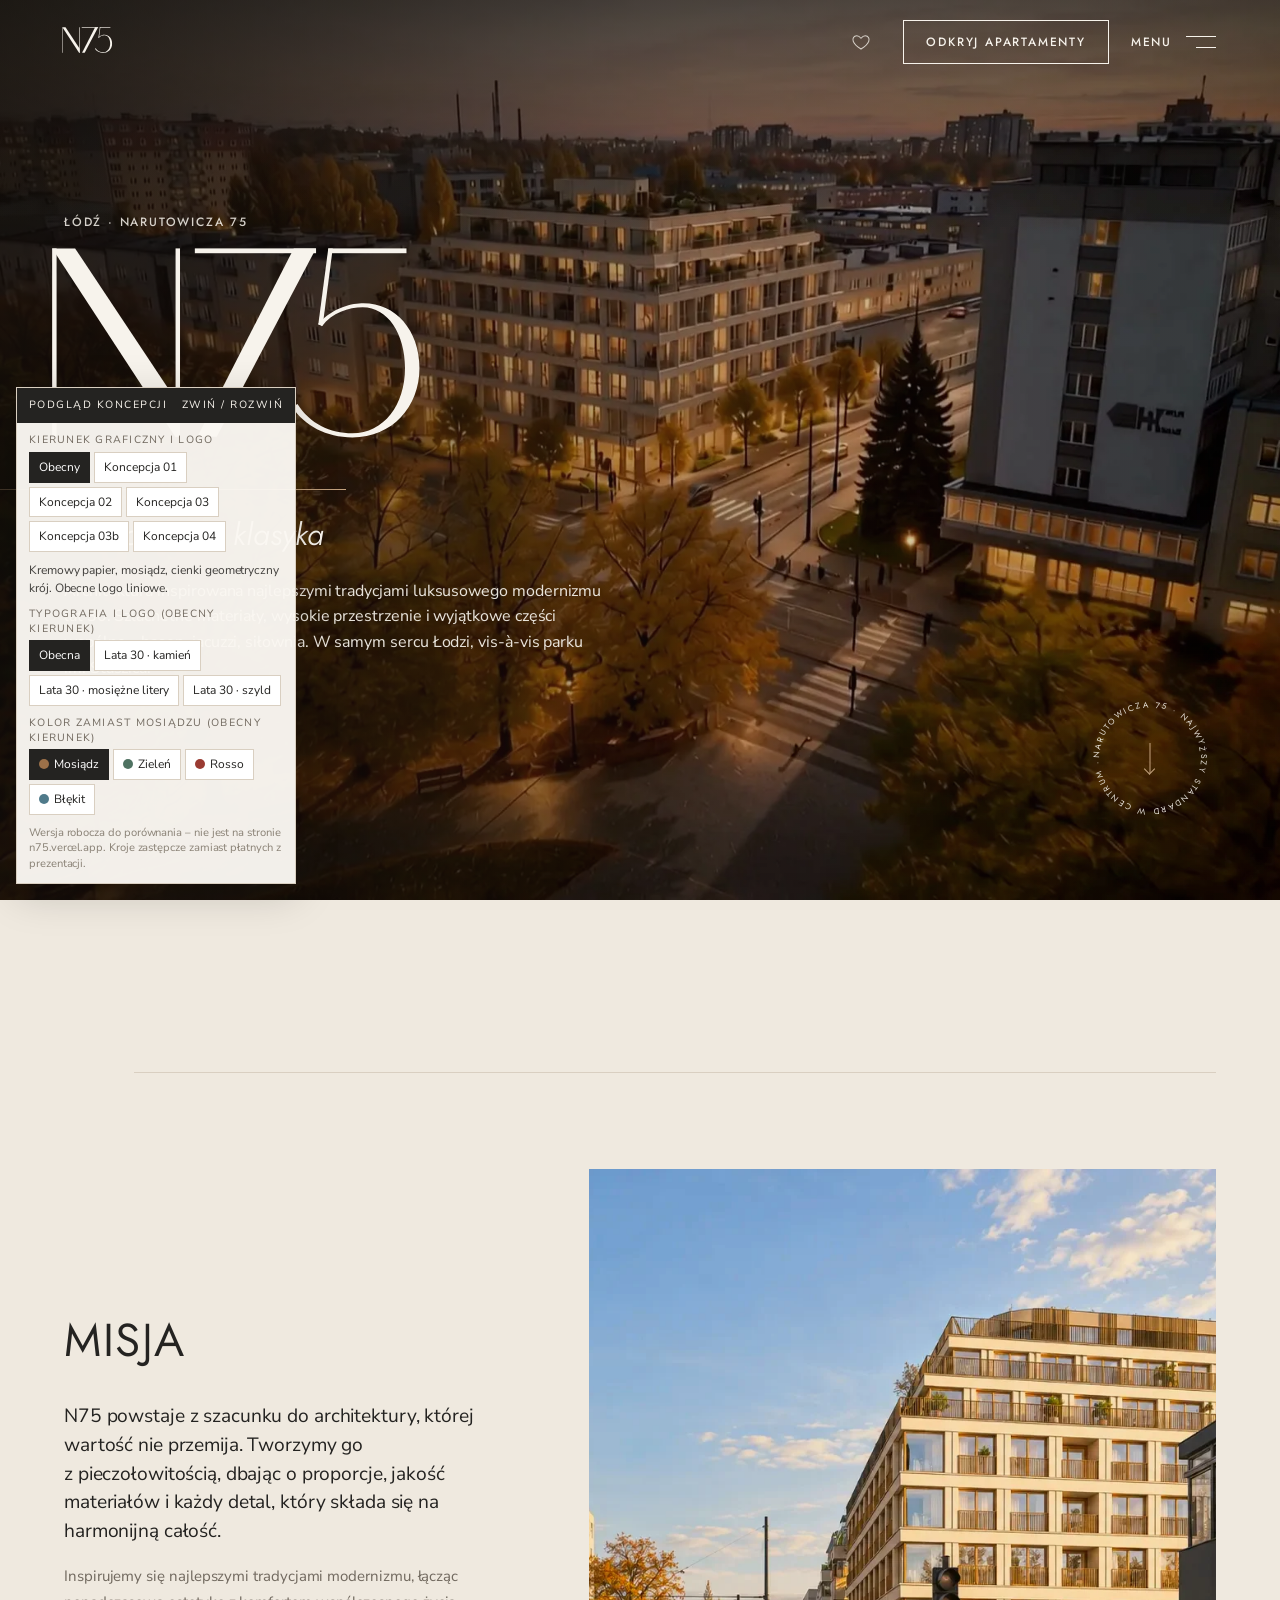
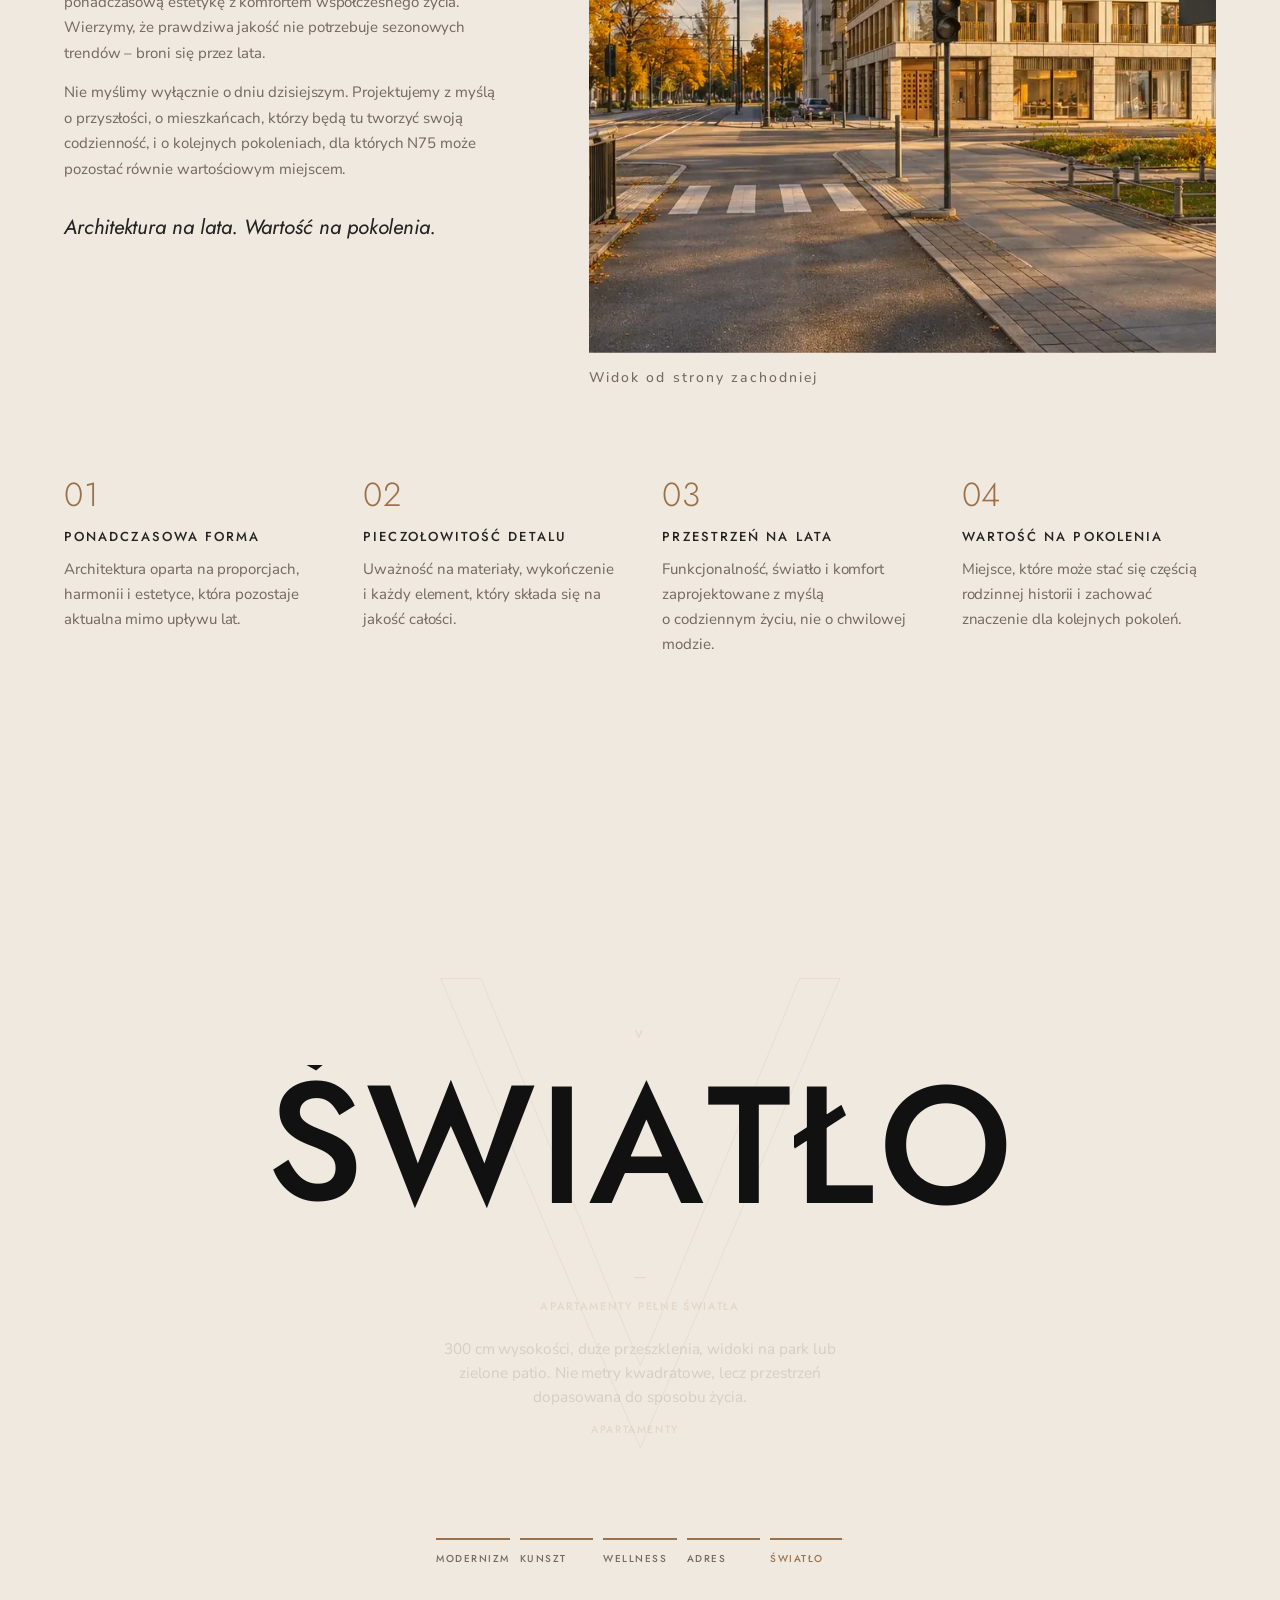
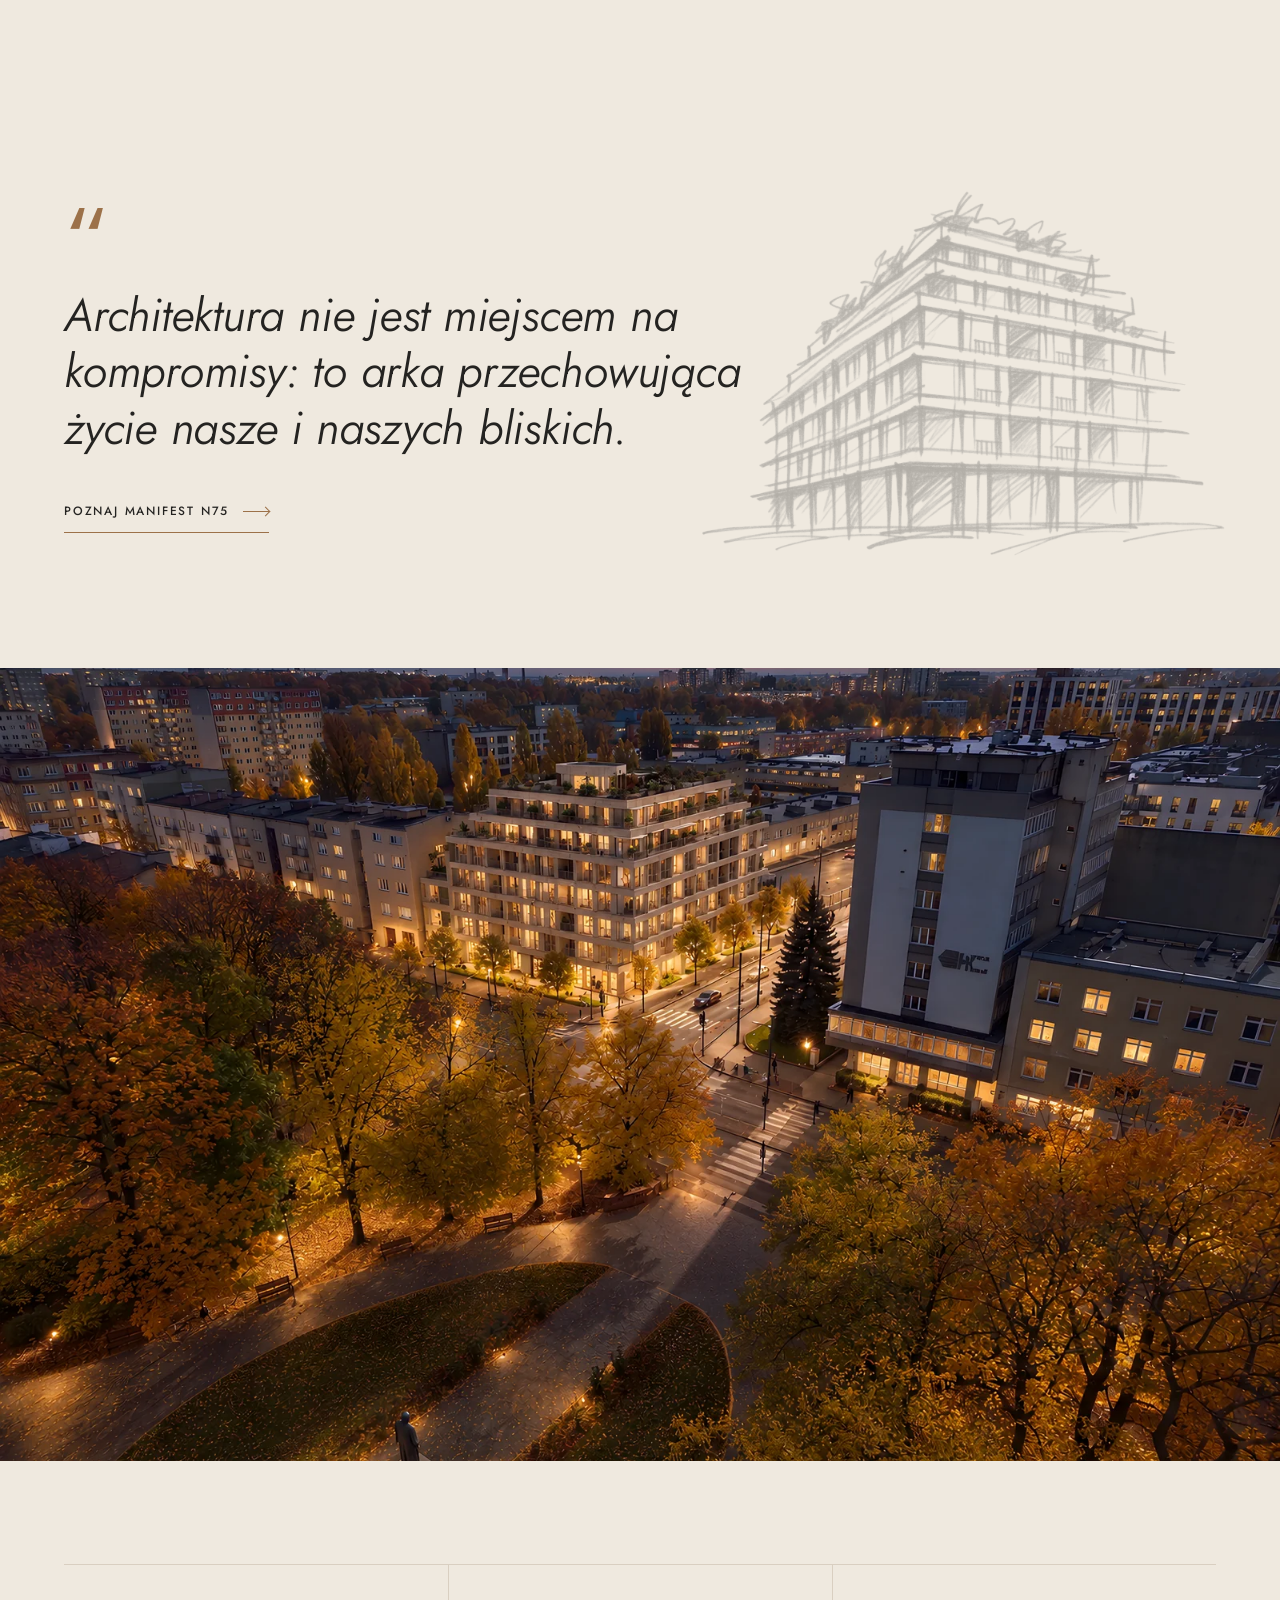
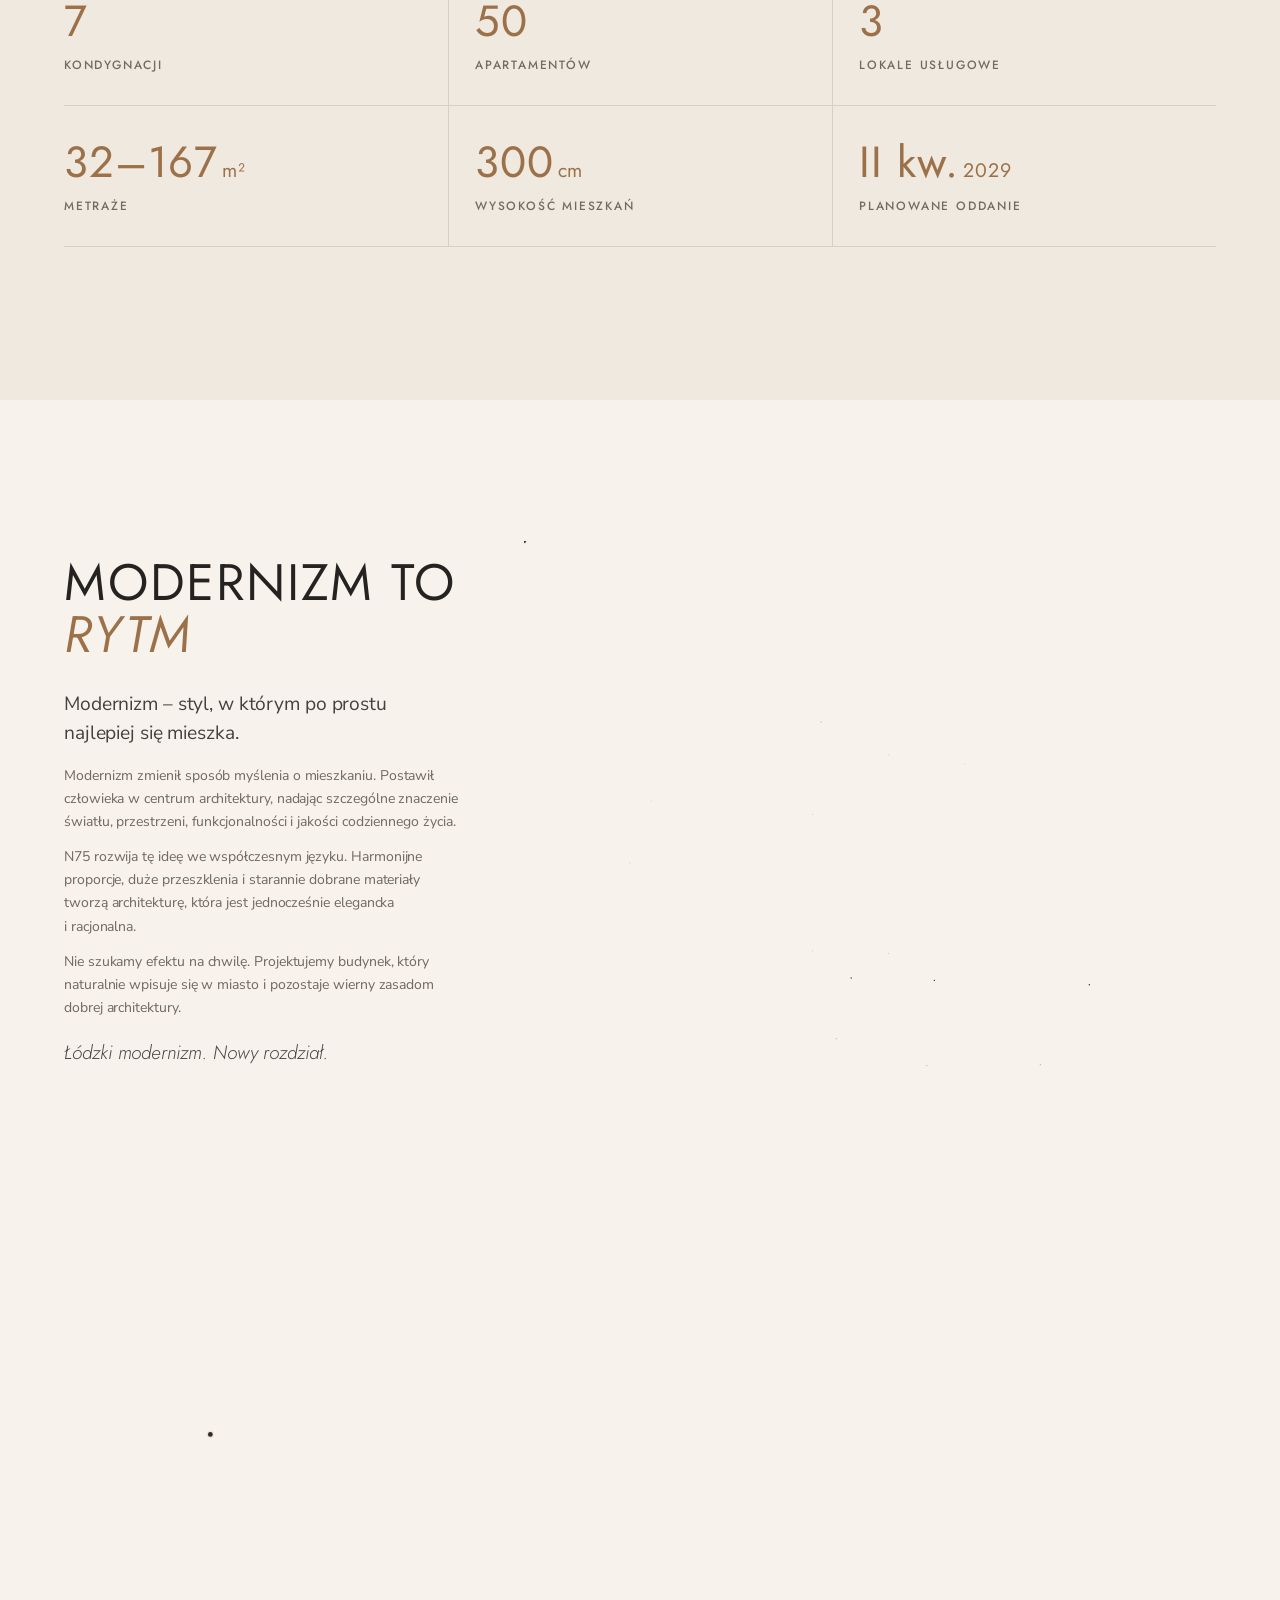
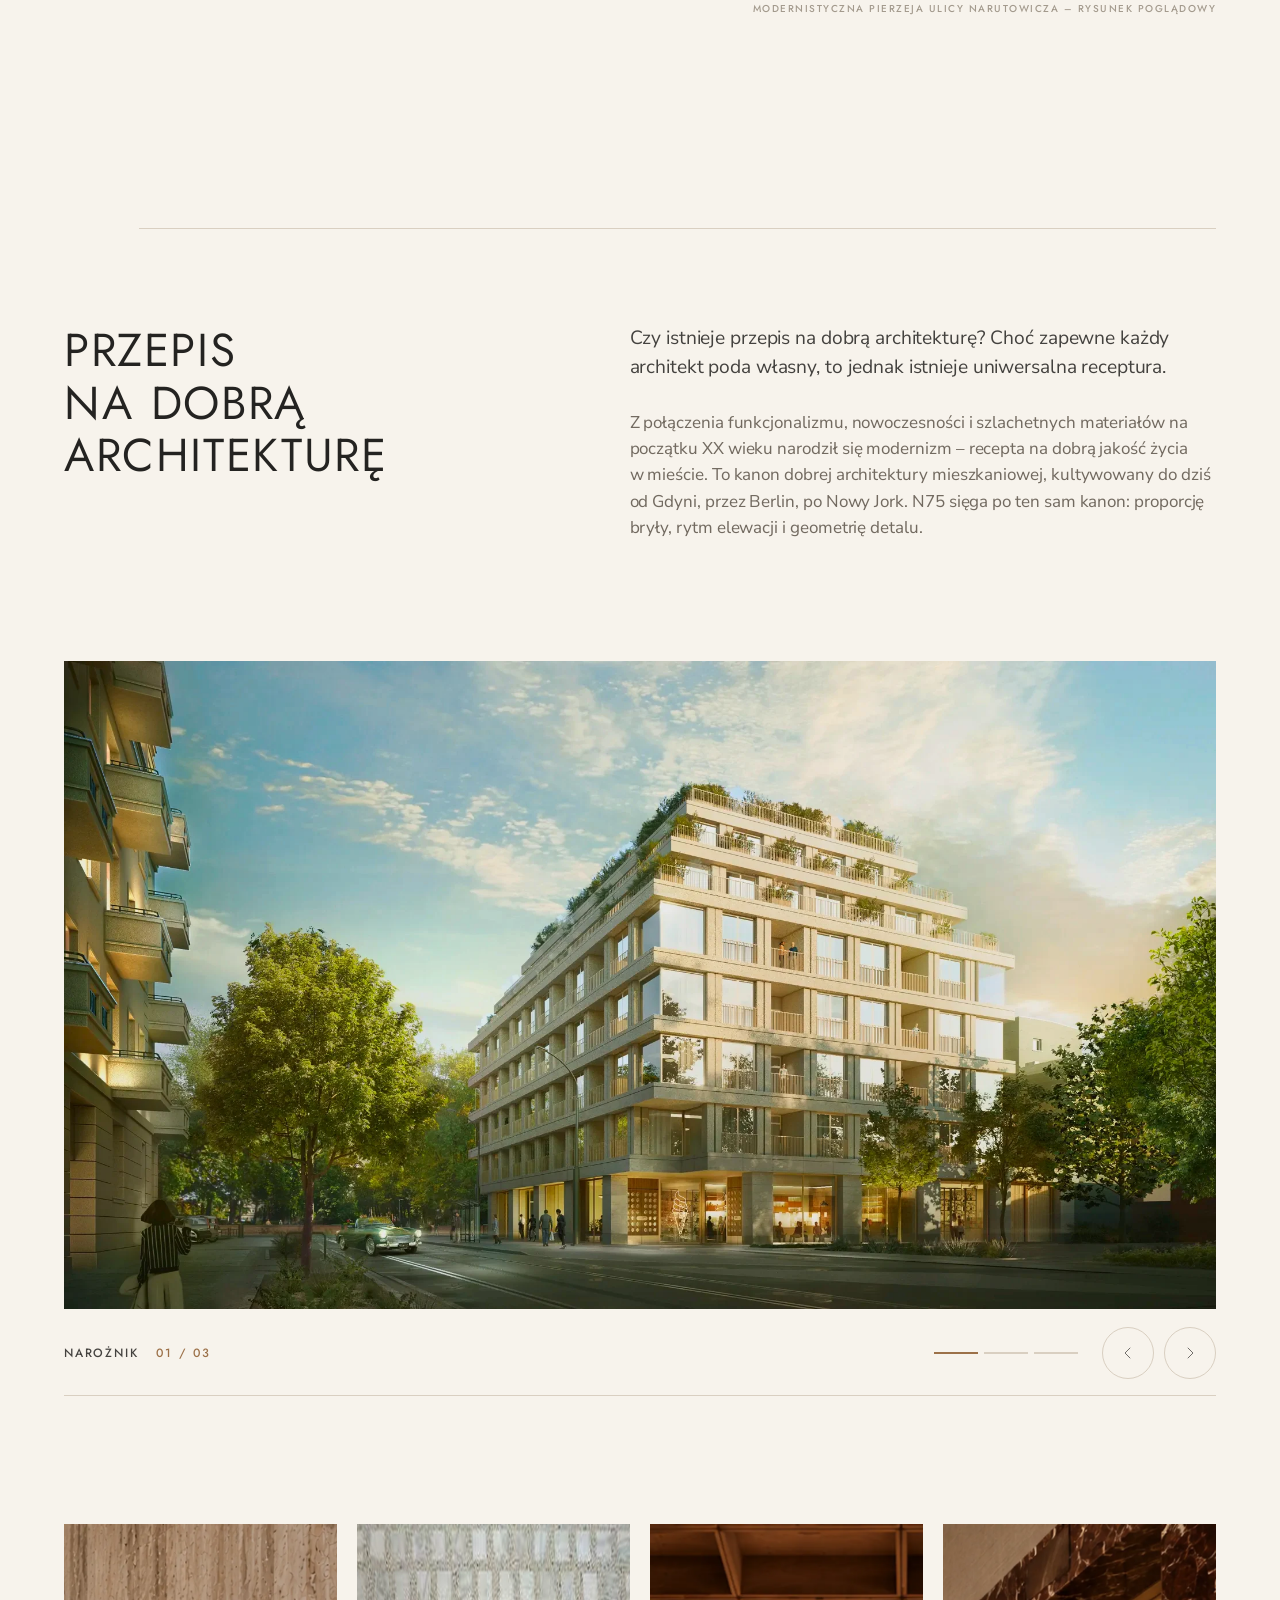
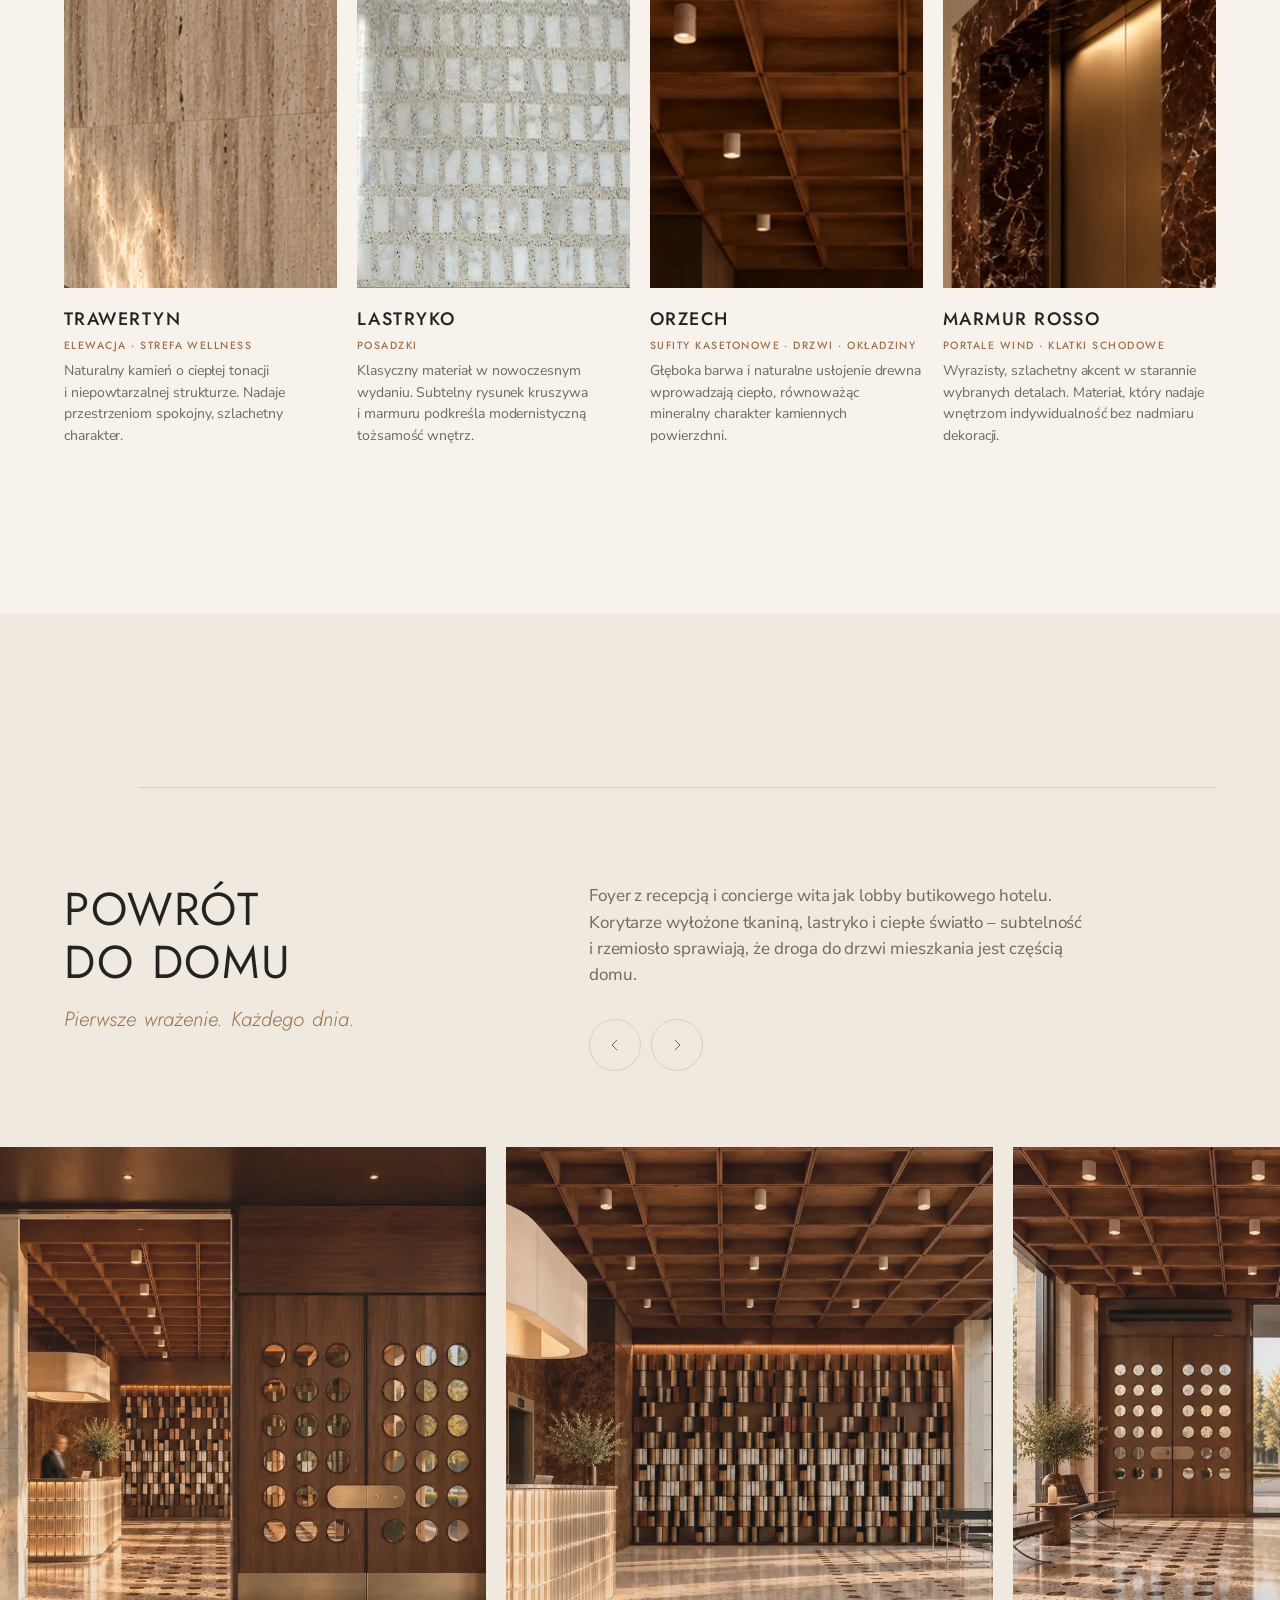
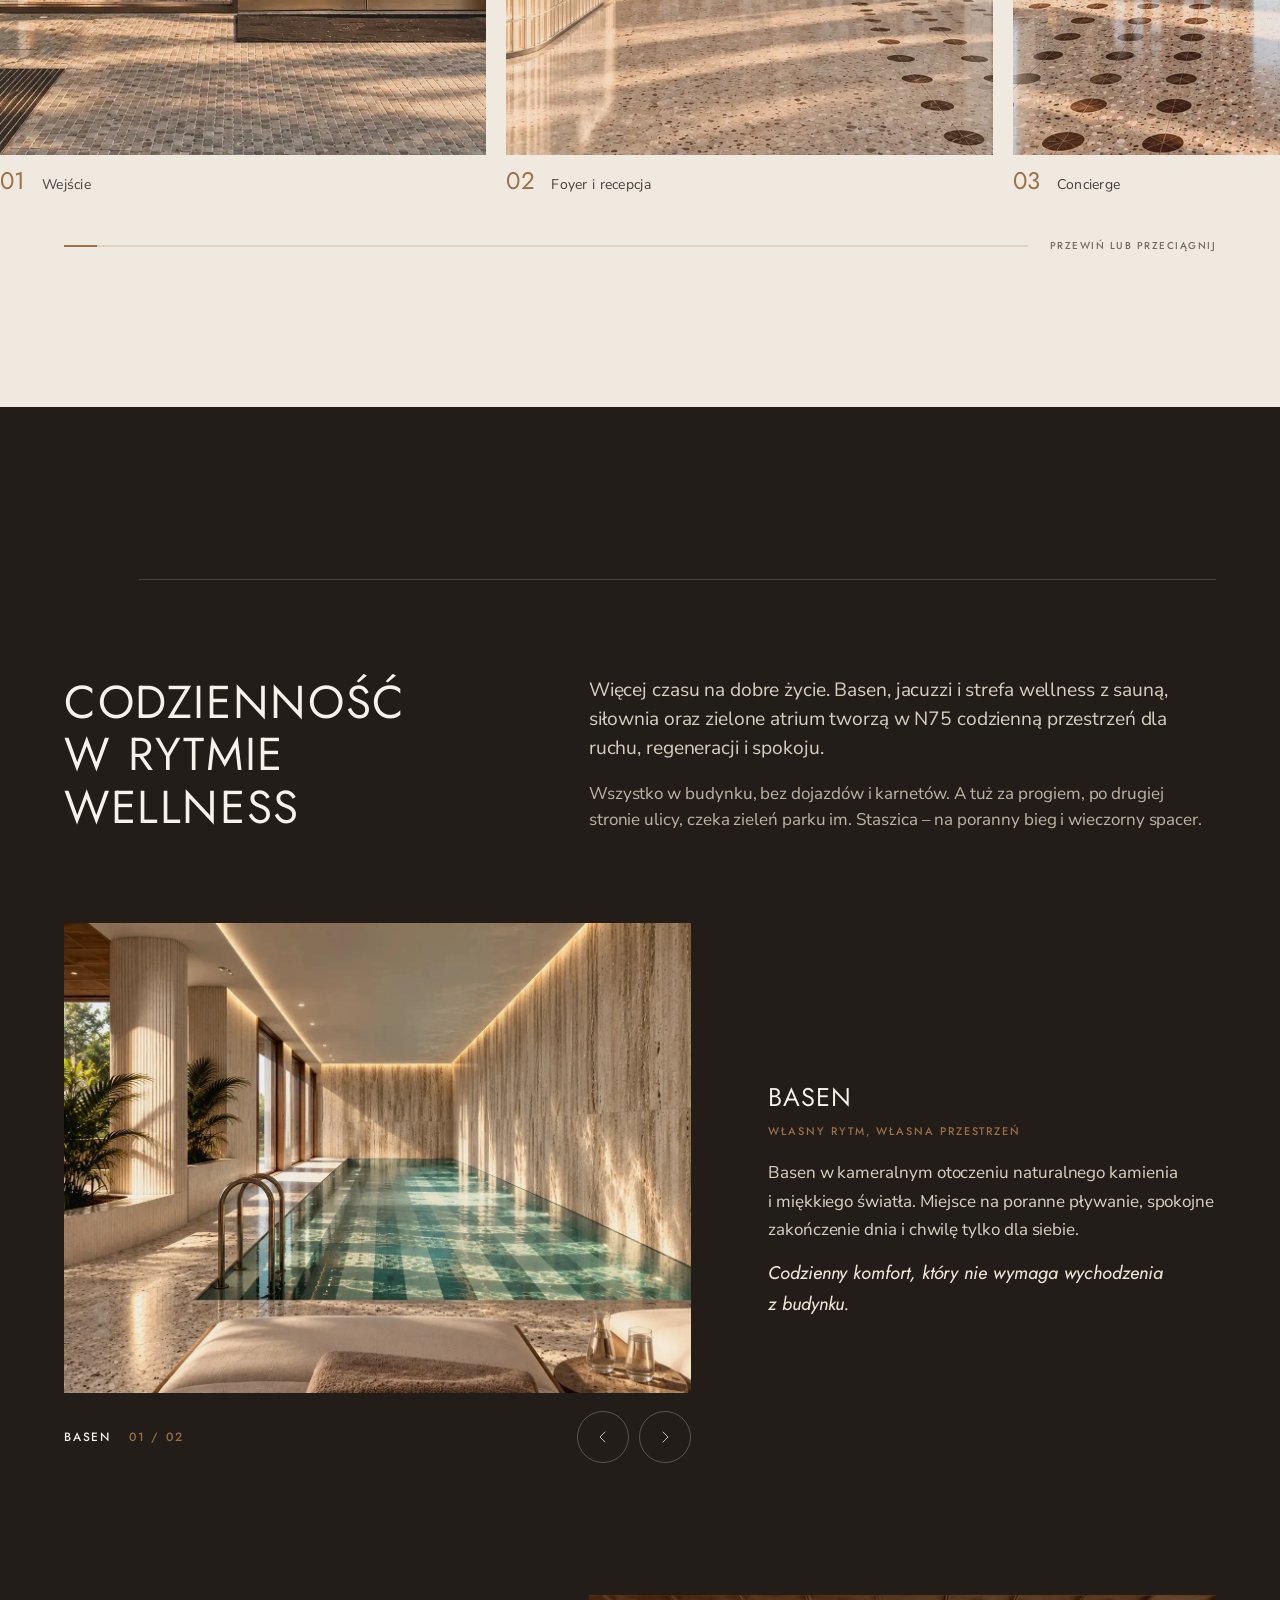
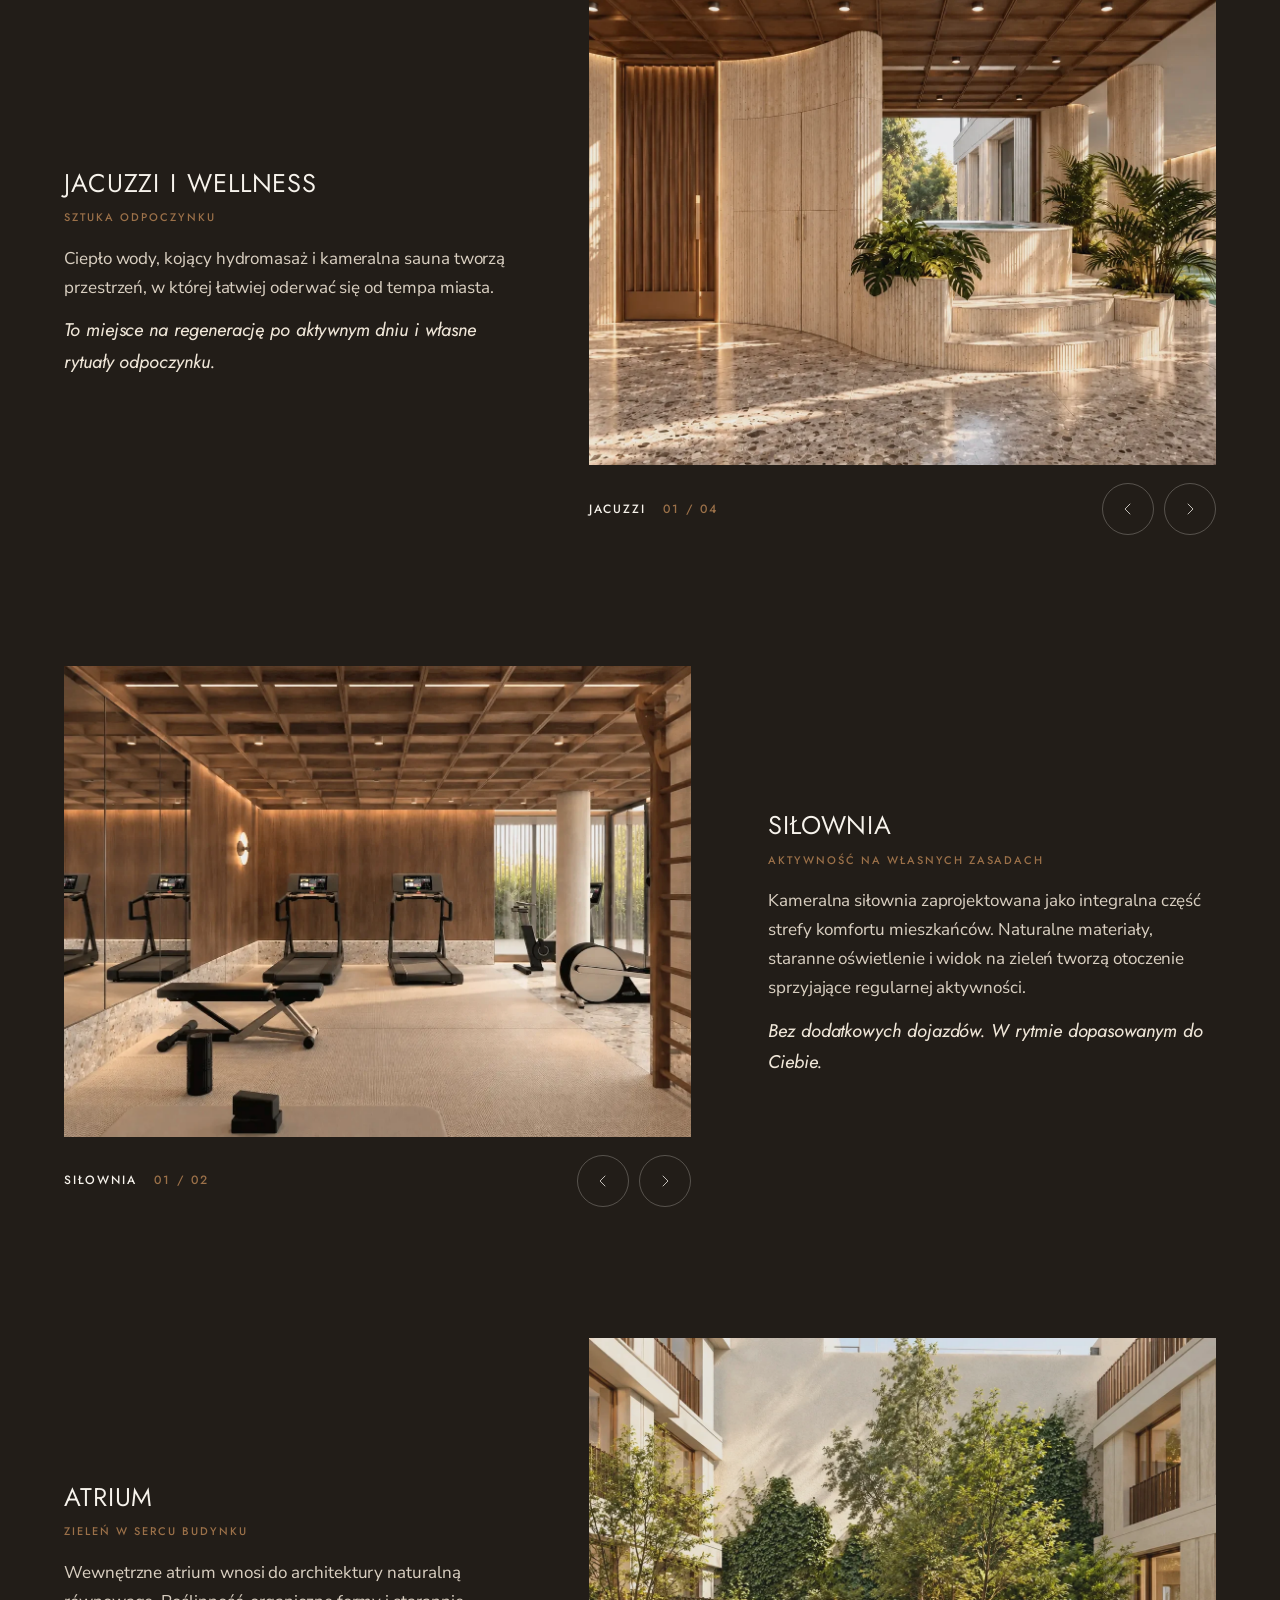
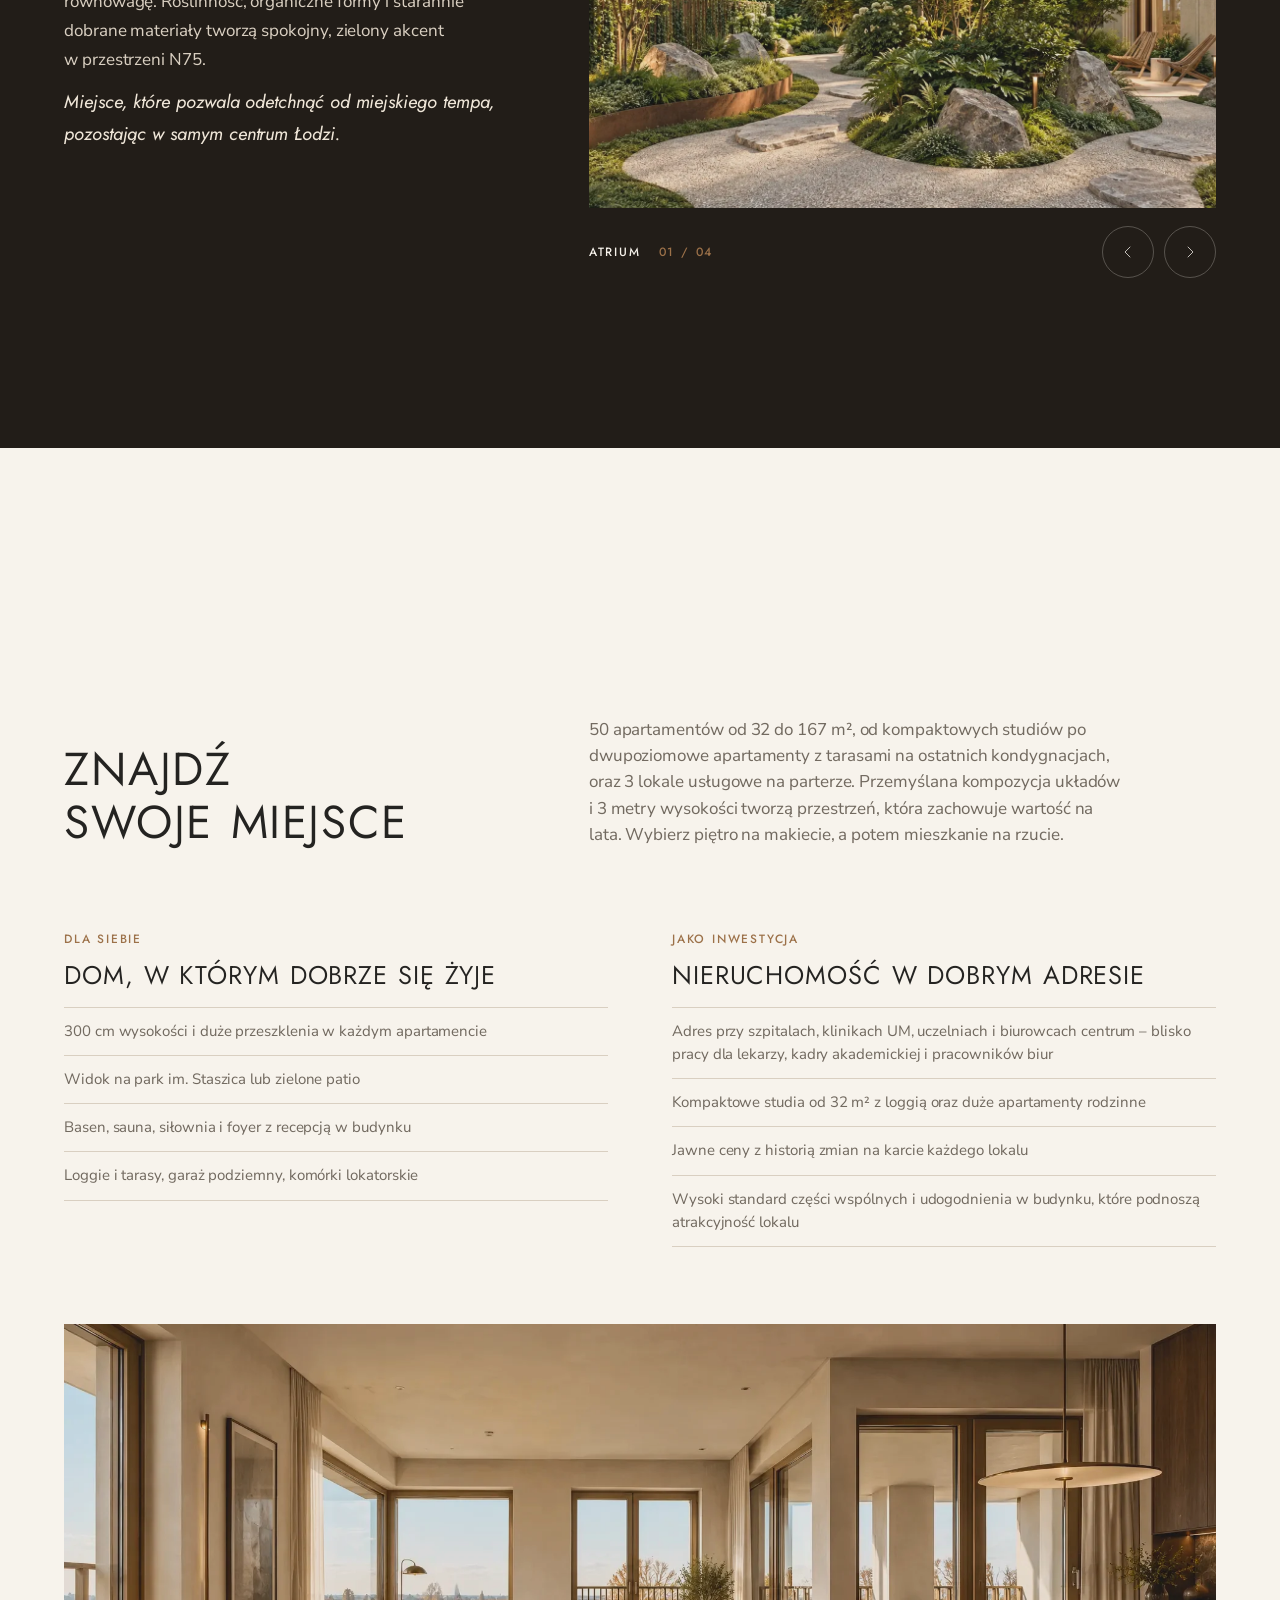
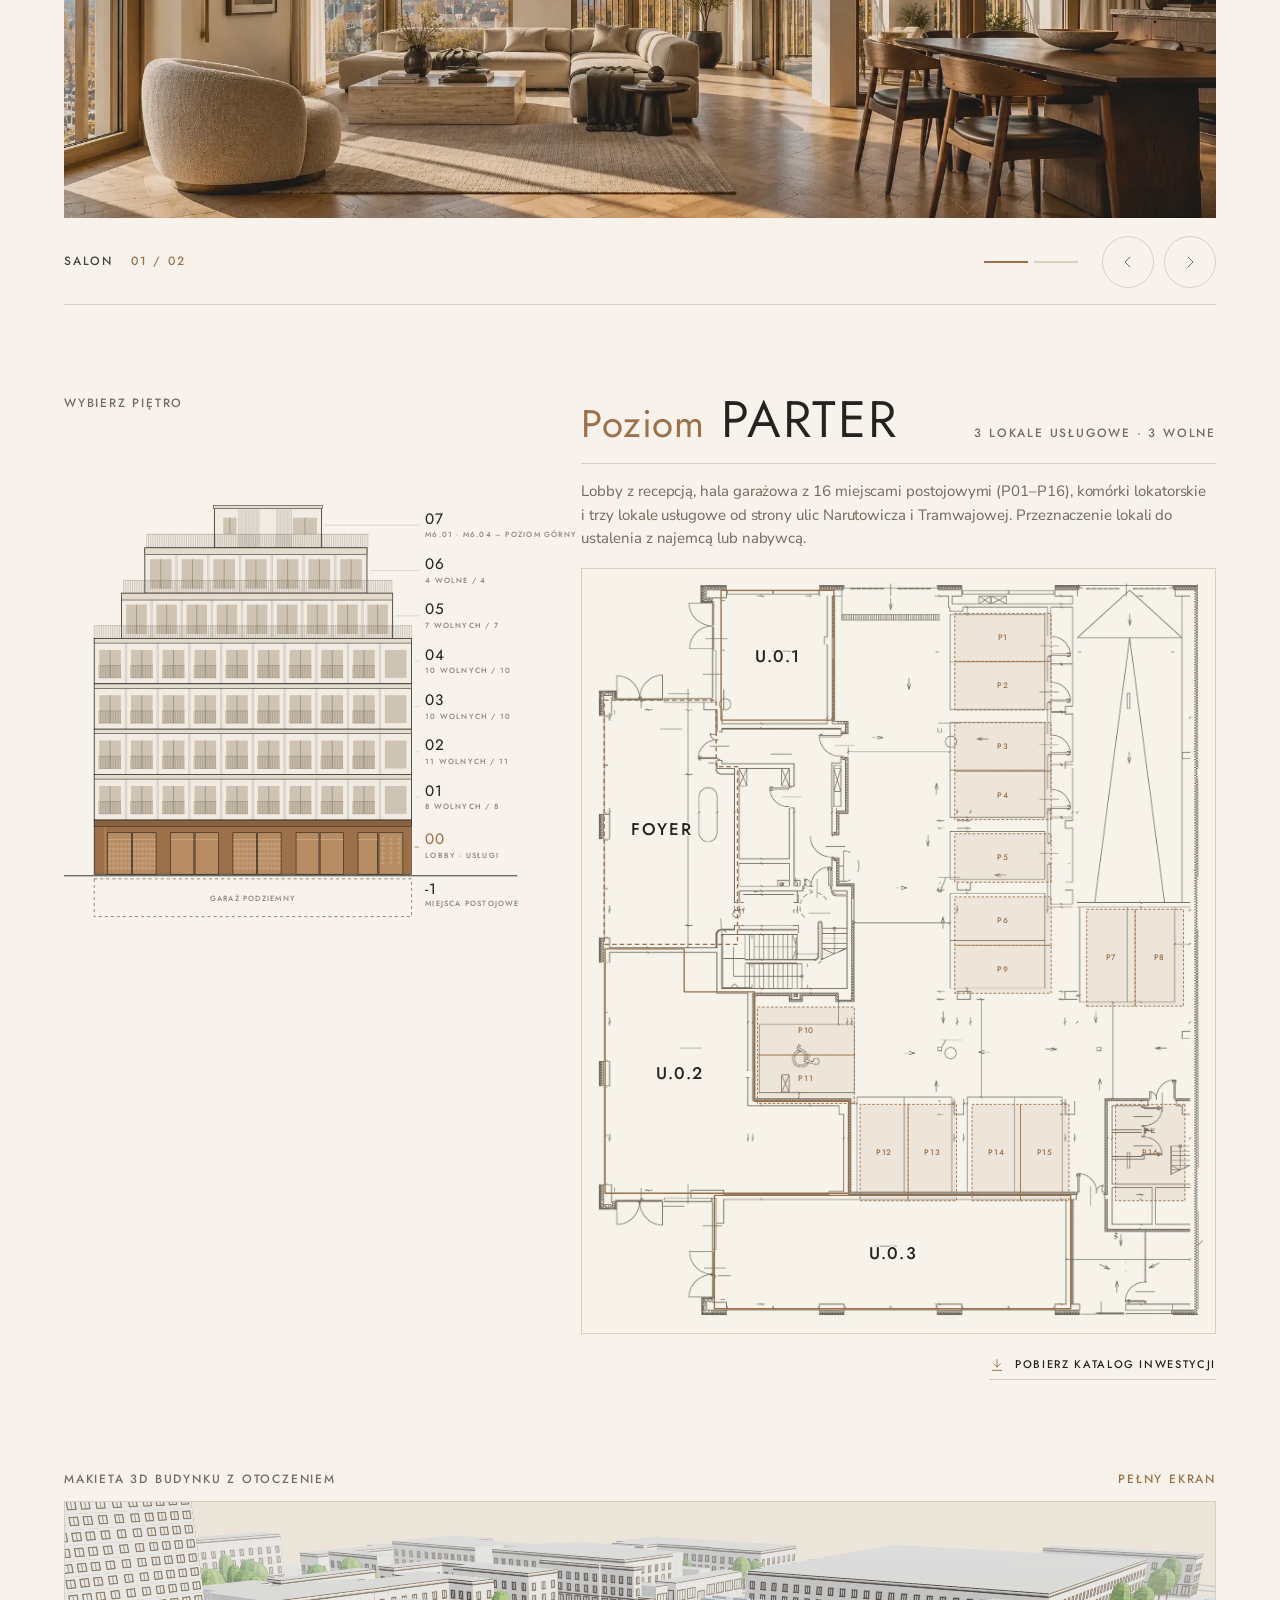
==== commit 6aefc2cd: "Podgląd: Koncepcja 04 – krój i logo N75 Szyld (neon księgarni S. Seipelta); podgląd odświeżony do ak" ====
--- a/index.html
+++ b/index.html
@@ -1,11 +1,746 @@
 <!doctype html>
 <html lang="pl">
 <head>
-<meta charset="utf-8">
-<meta name="viewport" content="width=device-width, initial-scale=1">
-<meta name="robots" content="noindex">
-<title>N75</title>
-<style>html,body{margin:0;background:#fff}</style>
+  <meta charset="utf-8">
+  <meta name="viewport" content="width=device-width, initial-scale=1">
+  <meta name="format-detection" content="telephone=no, address=no">
+  <title>N75 – podgląd koncepcji</title>
+  <link rel="canonical" href="https://n75.vercel.app/stara/">
+  <meta name="description" content="N75 – nowoczesna klasyka przy ul. Narutowicza 75 w Łodzi. Modernistyczny kanon, szlachetne materiały, 300 cm wysokości, wellness z basenem, naprzeciwko parku Staszica.">
+  <meta name="theme-color" content="#f7f3ec">
+  <meta property="og:title" content="N75 · Narutowicza 75, Łódź">
+  <meta property="og:description" content="Przestrzeń w dobrym kierunku. Apartamenty w centrum Łodzi.">
+  <meta property="og:image" content="assets/img/naroznik.webp">
+  <meta property="og:type" content="website">
+  <link rel="icon" href="assets/img/favicon.svg" type="image/svg+xml">
+  <link rel="preconnect" href="https://fonts.googleapis.com">
+  <link rel="preconnect" href="https://fonts.gstatic.com" crossorigin>
+  <!-- Docelowo: Futura PT i Avenir Next z licencji (np. Adobe Fonts). Jost i Nunito Sans to darmowe zamienniki na urządzeniach bez tych krojów. -->
+  <link href="https://fonts.googleapis.com/css2?family=Jost:ital,wght@0,300..600;1,300..500&family=Nunito+Sans:ital,opsz,wght@0,6..12,300..700;1,6..12,300..500&display=swap" rel="stylesheet">
+  <link rel="preload" as="image" href="assets/img/hero-film-poster.webp" imagesrcset="assets/img/hero-film-poster-1280.webp 1280w, assets/img/hero-film-poster.webp 1920w" imagesizes="100vw">
+  <link rel="stylesheet" href="https://unpkg.com/leaflet@1.9.4/dist/leaflet.css" crossorigin="">
+  <link rel="stylesheet" href="assets/css/style.css?v=1794737840">
+  <script>document.documentElement.classList.add('js');
+  // Futura / Avenir Next tylko na Apple: gdy ich brak, dostrajamy darmowe zamienniki (Jost, Nunito Sans)
+  (function(){try{var c=document.createElement('canvas').getContext('2d'),t='MWNmwqr075 Łódź';function w(f){c.font='72px '+f;return c.measureText(t).width}
+  var m=w('monospace'),s=w('serif'),h=function(n){return w('"'+n+'",monospace')!==m||w('"'+n+'",serif')!==s},d=document.documentElement;
+  if(!h('Futura')&&!h('Futura PT'))d.classList.add('no-futura');if(!h('Avenir Next')&&!h('Avenir'))d.classList.add('no-avenir')}catch(e){}})();</script>
+  <script>/* Start strony: po wpisaniu adresu, odświeżeniu i wejściu z zewnątrz zawsze od hero (z intro).
+     Wyjątki: „wstecz” (powrót do miejsca) i przejście z podstrony N75 z kotwicą, np. #kontakt z karty lokalu. */
+  try{var n=(performance.getEntriesByType('navigation')[0]||{}).type,r=document.referrer,own=!!r&&r.indexOf(location.origin)===0,
+  fromSub=own&&!/\/(index\.html)?$/.test(new URL(r).pathname),keep=n==='back_forward'||(n==='navigate'&&fromSub),d=document.documentElement;
+  if('scrollRestoration' in history)history.scrollRestoration=n==='back_forward'?'auto':'manual';
+  if(!keep){if(location.hash)history.replaceState(null,'',location.pathname+location.search);
+    var top0=function(){window.scrollTo(0,0)};top0();addEventListener('DOMContentLoaded',top0);addEventListener('load',function(){top0();setTimeout(top0,80);setTimeout(top0,350)});}
+  if(keep||matchMedia('(prefers-reduced-motion: reduce)').matches)d.classList.add('intro-done');
+  addEventListener('pageshow',function(e){if(e.persisted&&!keep)window.scrollTo(0,0)})}catch(e){}</script>
+  <script type="application/ld+json">{"@context": "https://schema.org", "@graph": [{"@type": "ApartmentComplex", "name": "N75", "url": "https://n75.vercel.app/stara/", "description": "Modernistyczny budynek z 50 apartamentami i 3 lokalami usługowymi przy ul. Narutowicza 75A w Łodzi, naprzeciwko parku im. Staszica.", "address": {"@type": "PostalAddress", "streetAddress": "ul. Narutowicza 75A", "postalCode": "90-132", "addressLocality": "Łódź", "addressCountry": "PL"}, "geo": {"@type": "GeoCoordinates", "latitude": 51.77222, "longitude": 19.47703}, "numberOfAccommodationUnits": 50, "amenityFeature": [{"@type": "LocationFeatureSpecification", "name": "Basen", "value": true}, {"@type": "LocationFeatureSpecification", "name": "Sauna", "value": true}, {"@type": "LocationFeatureSpecification", "name": "Jacuzzi", "value": true}, {"@type": "LocationFeatureSpecification", "name": "Siłownia", "value": true}, {"@type": "LocationFeatureSpecification", "name": "Recepcja", "value": true}, {"@type": "LocationFeatureSpecification", "name": "Garaż podziemny", "value": true}]}, {"@type": "Organization", "name": "UNIQUM 5 sp. z o.o.", "url": "https://n75.vercel.app/stara/", "telephone": "+48 799 278 344", "email": "sprzedaz@n75.pl", "address": {"@type": "PostalAddress", "streetAddress": "ul. Gdańska 130", "postalCode": "90-520", "addressLocality": "Łódź", "addressCountry": "PL"}}]}</script>
+  <meta name="robots" content="noindex">
+  <link rel="stylesheet" href="assets/podglad/podglad.css">
+  <script src="assets/podglad/podglad.js" defer></script>
 </head>
-<body></body>
+<body>
+<svg width="0" height="0" style="position:absolute" aria-hidden="true"><symbol id="n75-logo" viewBox="36 38 1000 518"><rect x="40" y="42" width="12" height="508"/>
+  <polygon points="40,42 102,42 385,468 385,550 372,550"/>
+  <rect x="373" y="42" width="12" height="508"/>
+  <rect x="425" y="42" width="327" height="13"/>
+  <polygon points="692,42 752,42 484,550 432,550"/>
+  <rect x="785" y="42" width="211" height="13"/>
+  <polygon points="785,42 797,42 770,250 758,248"/>
+  <path d="M758 245 C800 200 850 190 880 190 C966 190 1031 262 1031 365 C1031 470 958 552 850 552 C780 552 720 520 688 470 L702 462 C735 515 790 541 850 541 C935 541 992 465 992 365 C992 272 945 201 878 201 C840 201 795 216 768 252 Z"/></symbol></svg>
+
+<!-- Wejście: logo rysuje się jedną kreską, potem okrągłe „okienko” otwiera widok (raz na wizytę) -->
+<div class="intro" id="intro" aria-hidden="true">
+  <div class="intro__iris" id="intro-iris"></div>
+  <svg class="intro__logo" viewBox="36 38 1000 518" fill="none"><rect x="40" y="42" width="12" height="508" pathLength="1"/><polygon points="40,42 102,42 385,468 385,550 372,550" pathLength="1"/><rect x="373" y="42" width="12" height="508" pathLength="1"/><rect x="425" y="42" width="327" height="13" pathLength="1"/><polygon points="692,42 752,42 484,550 432,550" pathLength="1"/><rect x="785" y="42" width="211" height="13" pathLength="1"/><polygon points="785,42 797,42 770,250 758,248" pathLength="1"/><path pathLength="1" d="M758 245 C800 200 850 190 880 190 C966 190 1031 262 1031 365 C1031 470 958 552 850 552 C780 552 720 520 688 470 L702 462 C735 515 790 541 850 541 C935 541 992 465 992 365 C992 272 945 201 878 201 C840 201 795 216 768 252 Z"/></svg>
+  <span class="intro__skip caps">Kliknij, aby pominąć</span>
+</div>
+<!-- ============ HEADER ============ -->
+<header class="header" id="header">
+  <div class="wrap header__in">
+    <a href="#top" class="logo header__logo" aria-label="N75, powrót na początek strony"><svg class="logo-svg" viewBox="36 38 1000 518" aria-hidden="true" focusable="false"><use href="#n75-logo"/></svg></a>
+    <div class="header__right">
+      <a href="#mieszkania" class="btn btn--ghost caps header__cta">Odkryj apartamenty</a>
+      <button class="burger caps" id="burger" aria-label="Otwórz menu" aria-expanded="false" aria-controls="drawer"><span class="burger__label">Menu</span><span class="burger__icon"><span></span><span></span></span></button>
+    </div>
+  </div>
+</header>
+
+<div class="drawer-overlay" id="drawer-overlay" hidden></div>
+<aside class="drawer" id="drawer" aria-label="Menu" aria-hidden="true">
+  <div class="drawer__top">
+    <a href="#top" class="logo" aria-label="N75, strona główna"><svg class="logo-svg" viewBox="36 38 1000 518" aria-hidden="true" focusable="false"><use href="#n75-logo"/></svg></a>
+    <button class="drawer__close caps" id="drawer-close" aria-label="Zamknij menu">Zamknij<span class="x"></span></button>
+  </div>
+  <nav aria-label="Główna nawigacja">
+    <ol class="drawer__nav">
+      <li class="drawer__manifest"><a href="manifest.html"><span class="num num--sub" aria-hidden="true">↗&#xFE0E;</span><span class="display">Manifest</span><span class="line"></span></a></li>
+      <li class="drawer__manifest"><a href="budynek.html"><span class="num" aria-hidden="true">00</span><span class="display">Budynek</span><span class="line"></span></a></li>
+      <li><a href="#inwestycja"><span class="num">01</span><span class="display">Inwestycja</span><span class="line"></span></a></li>
+      <li><a href="#architektura"><span class="num">02</span><span class="display">Architektura</span><span class="line"></span></a></li>
+      <li><a href="#wnetrza"><span class="num">03</span><span class="display">Wnętrza</span><span class="line"></span></a></li>
+      <li><a href="#udogodnienia"><span class="num">04</span><span class="display">Udogodnienia</span><span class="line"></span></a></li>
+      <li><a href="#mieszkania"><span class="num">05</span><span class="display">Mieszkania</span><span class="line"></span></a></li>
+      <li><a href="#lokalizacja"><span class="num">06</span><span class="display">Lokalizacja</span><span class="line"></span></a></li>
+      <li><a href="#zespol"><span class="num">07</span><span class="display">Zespół</span><span class="line"></span></a></li>
+      <li><a href="#kontakt"><span class="num">08</span><span class="display">Kontakt</span><span class="line"></span></a></li>
+    </ol>
+  </nav>
+  <div class="drawer__foot">
+    <a href="#kontakt" class="btn btn--solid caps">Umów spotkanie <span class="arrow"></span></a>
+  </div>
+</aside>
+
+<main id="top">
+
+<!-- ============ HERO ============ -->
+<section class="hero" aria-label="N75">
+  <div class="hero__media" aria-hidden="true">
+    <!-- Film w hero: architektura (zmierzch → dzień) → atrium → basen → jacuzzi → sauna, slow motion, pętla przez wygaszenie -->
+    <div class="hero__poster"></div>
+    <video class="hero__video" autoplay muted loop playsinline preload="auto" poster="assets/img/hero-film-poster.webp">
+      <source src="assets/video/n75-hero-film-hq6.mp4" type="video/mp4">
+    </video>
+  </div>
+  <a href="#inwestycja" class="hero__seal" aria-label="Przewiń do opisu inwestycji">
+    <svg viewBox="0 0 120 120" aria-hidden="true"><defs><path id="seal-path" d="M60 60m-46 0a46 46 0 1 1 92 0a46 46 0 1 1-92 0"/></defs><text><textPath href="#seal-path" textLength="287" lengthAdjust="spacing">Narutowicza 75 · Najwyższy standard w centrum · </textPath></text></svg>
+    <span class="hero__seal-arrow" aria-hidden="true"></span>
+  </a>
+  <div class="wrap hero__content">
+    <div class="hero__main">
+      <div class="caps caps--wide">Łódź · Narutowicza 75</div>
+      <h1 class="hero__logo"><span class="sr-only">N75</span><svg class="logo-svg" viewBox="36 38 1000 518" aria-hidden="true" focusable="false"><use href="#n75-logo"/></svg></h1>
+      <span class="hero__rule" aria-hidden="true"></span>
+      <p class="hero__claim">Nowoczesna klasyka</p>
+      <p class="hero__lead">Architektura inspirowana najlepszymi tradycjami luksusowego modernizmu lat 30. Szlachetne materiały, wysokie przestrzenie i&nbsp;wyjątkowe części wspólne – basen, jacuzzi, siłownia. W&nbsp;samym sercu Łodzi, vis-à-vis parku im.&nbsp;Staszica.</p>
+    </div>
+    <div class="hero__foot" aria-hidden="true"></div>
+  </div>
+</section>
+
+<!-- ============ 01 INWESTYCJA ============ -->
+<section class="section section--alt" id="inwestycja">
+  <div class="wrap">
+    <div class="sec-head reveal"><span class="num">01</span><span class="line"></span></div>
+    <div class="split">
+      <div class="reveal">
+        <h2 class="display h2">Misja</h2>
+        <div class="mission-txt" style="margin-top:36px">
+          <p class="lead">N75 powstaje z&nbsp;szacunku do architektury, której wartość nie przemija. Tworzymy go z&nbsp;pieczołowitością, dbając o&nbsp;proporcje, jakość materiałów i&nbsp;każdy detal, który składa się na harmonijną całość.</p>
+          <p>Inspirujemy się najlepszymi tradycjami modernizmu, łącząc ponadczasową estetykę z&nbsp;komfortem współczesnego życia. Wierzymy, że prawdziwa jakość nie potrzebuje sezonowych trendów – broni się przez lata.</p>
+          <p>Nie myślimy wyłącznie o&nbsp;dniu dzisiejszym. Projektujemy z&nbsp;myślą o&nbsp;przyszłości, o&nbsp;mieszkańcach, którzy będą tu tworzyć swoją codzienność, i&nbsp;o&nbsp;kolejnych pokoleniach, dla których N75 może pozostać równie wartościowym miejscem.</p>
+        </div>
+        <p class="mission-sign">Architektura na lata. Wartość na pokolenia.</p>
+      </div>
+              <figure class="split__media" style="margin:0">
+        <img class="reveal-img" src="assets/img/elewacja-zachod.webp" alt="Widok na N75 wzdłuż ulicy z przystankiem tramwajowym" loading="lazy" data-lightbox="Elewacja od strony zachodniej">
+        <figcaption class="caps">Widok od strony zachodniej</figcaption>
+      </figure>
+    </div>
+    <ol class="ideas reveal" aria-label="Cztery idee N75">
+      <li><span class="ideas__n">01</span><h3>Ponadczasowa forma</h3><p>Architektura oparta na proporcjach, harmonii i&nbsp;estetyce, która pozostaje aktualna mimo upływu lat.</p></li>
+      <li><span class="ideas__n">02</span><h3>Pieczołowitość detalu</h3><p>Uważność na materiały, wykończenie i&nbsp;każdy element, który składa się na jakość całości.</p></li>
+      <li><span class="ideas__n">03</span><h3>Przestrzeń na lata</h3><p>Funkcjonalność, światło i&nbsp;komfort zaprojektowane z&nbsp;myślą o&nbsp;codziennym życiu, nie o&nbsp;chwilowej modzie.</p></li>
+      <li><span class="ideas__n">04</span><h3>Wartość na pokolenia</h3><p>Miejsce, które może stać się częścią rodzinnej historii i&nbsp;zachować znaczenie dla kolejnych pokoleń.</p></li>
+    </ol>
+  </div>
+</section>
+
+<!-- ============ CZTERY WARTOŚCI N75: przewijana sekwencja – słowa wypełniają się tuszem, kadry odsłaniają się kurtyną ============ -->
+<section class="values" id="wartosci" aria-label="Dlaczego N75? 5 powodów">
+  <div class="values__track" id="values-track">
+    <div class="values__pin">
+      <div class="values__ghost" aria-hidden="true"><span>I</span><span>II</span><span>III</span><span>IV</span><span>V</span></div>
+      <div class="wrap values__in">
+        <div class="values__stage">
+          <a class="vw" data-i="0" href="#architektura" aria-label="Modernizm – Modernizm i klasyka">
+            <span class="vw__n caps">I</span>
+            <span class="vw__word" aria-hidden="true"><span class="vl"><span>M</span></span><span class="vl"><span>O</span></span><span class="vl"><span>D</span></span><span class="vl"><span>E</span></span><span class="vl"><span>R</span></span><span class="vl"><span>N</span></span><span class="vl"><span>I</span></span><span class="vl"><span>Z</span></span><span class="vl"><span>M</span></span></span>
+            <span class="vw__desc"><span class="vw__sub caps">Modernizm i&nbsp;klasyka</span><span>Nie moda, lecz proporcja, rytm i&nbsp;światło – esencja modernizmu w&nbsp;łódzkim wydaniu.</span><span class="vw__to caps">Architektura <span class="arrow" aria-hidden="true"></span></span></span>
+          </a>
+          <a class="vw" data-i="1" href="#architektura" aria-label="Kunszt – Kunszt i materiały">
+            <span class="vw__n caps">II</span>
+            <span class="vw__word" aria-hidden="true"><span class="vl"><span>K</span></span><span class="vl"><span>U</span></span><span class="vl"><span>N</span></span><span class="vl"><span>S</span></span><span class="vl"><span>Z</span></span><span class="vl"><span>T</span></span></span>
+            <span class="vw__desc"><span class="vw__sub caps">Kunszt i&nbsp;materiały</span><span>Trawertyn, orzech, lastryko i&nbsp;marmur – szlachetność i&nbsp;precyzja, które widać, ale przede wszystkim czuć w&nbsp;codziennym użytkowaniu.</span><span class="vw__to caps">Materiały <span class="arrow" aria-hidden="true"></span></span></span>
+          </a>
+          <a class="vw" data-i="2" href="#udogodnienia" aria-label="Wellness – Wellness w budynku">
+            <span class="vw__n caps">III</span>
+            <span class="vw__word" aria-hidden="true"><span class="vl"><span>W</span></span><span class="vl"><span>E</span></span><span class="vl"><span>L</span></span><span class="vl"><span>L</span></span><span class="vl"><span>N</span></span><span class="vl"><span>E</span></span><span class="vl"><span>S</span></span><span class="vl"><span>S</span></span></span>
+            <span class="vw__desc"><span class="vw__sub caps">Wellness w&nbsp;budynku</span><span>Basen, sauna i&nbsp;siłownia. Czas dla siebie bez konieczności opuszczania budynku.</span><span class="vw__to caps">Udogodnienia <span class="arrow" aria-hidden="true"></span></span></span>
+          </a>
+          <a class="vw" data-i="3" href="#lokalizacja" aria-label="Adres – Centrum miasta, park naprzeciwko">
+            <span class="vw__n caps">IV</span>
+            <span class="vw__word" aria-hidden="true"><span class="vl"><span>A</span></span><span class="vl"><span>D</span></span><span class="vl"><span>R</span></span><span class="vl"><span>E</span></span><span class="vl"><span>S</span></span></span>
+            <span class="vw__desc"><span class="vw__sub caps">Centrum miasta, park naprzeciwko</span><span>Miasto w&nbsp;zasięgu ręki, a&nbsp;za oknem własna przestrzeń wytchnienia – park im. Staszica.</span><span class="vw__to caps">Lokalizacja <span class="arrow" aria-hidden="true"></span></span></span>
+          </a>
+          <a class="vw" data-i="4" href="#mieszkania" aria-label="Światło – Apartamenty pełne światła">
+            <span class="vw__n caps">V</span>
+            <span class="vw__word" aria-hidden="true"><span class="vl"><span>Ś</span></span><span class="vl"><span>W</span></span><span class="vl"><span>I</span></span><span class="vl"><span>A</span></span><span class="vl"><span>T</span></span><span class="vl"><span>Ł</span></span><span class="vl"><span>O</span></span></span>
+            <span class="vw__desc"><span class="vw__sub caps">Apartamenty pełne światła</span><span>300&nbsp;cm wysokości, duże przeszklenia, widoki na park lub zielone patio. Nie metry kwadratowe, lecz przestrzeń dopasowana do sposobu życia.</span><span class="vw__to caps">Apartamenty <span class="arrow" aria-hidden="true"></span></span></span>
+          </a>
+        </div>
+        <nav class="values__nav caps" aria-hidden="true"><span>Modernizm</span><span>Kunszt</span><span>Wellness</span><span>Adres</span><span>Światło</span></nav>
+      </div>
+    </div>
+  </div>
+</section>
+
+<section class="section section--alt section--cont">
+  <div class="wrap">
+    <div class="arka reveal">
+      <img class="arka__bg" src="assets/img/szkic-n75.webp" alt="" loading="lazy" aria-hidden="true">
+      <div class="arka__txt">
+        <span class="mark">“</span>
+        <blockquote>Architektura nie jest miejscem na kompromisy: to arka przechowująca życie nasze i&nbsp;naszych bliskich.</blockquote>
+        <a href="manifest.html" class="arka__link caps">Poznaj manifest N75 <span class="arrow" aria-hidden="true"></span></a>
+      </div>
+    </div>
+  </div>
+
+  <figure class="panorama">
+    <img class="reveal-img" src="assets/img/okolica-lotnicze.webp" srcset="assets/img/okolica-lotnicze-1600.webp 1600w, assets/img/okolica-lotnicze.webp 3200w" sizes="100vw" alt="N75 o zmierzchu z lotu ptaka: jesienny park, ulica Narutowicza i modernistyczna zabudowa wokół" loading="lazy" data-lightbox="N75 w sąsiedztwie parku i modernistycznej zabudowy Narutowicza">
+  </figure>
+
+  <div class="wrap">
+    <div class="facts reveal">
+      <div class="fact"><div class="fact__val" data-count="7">7</div><span class="caps">Kondygnacji</span></div>
+      <div class="fact"><div class="fact__val" data-count="50">50</div><span class="caps">Apartamentów</span></div>
+      <div class="fact"><div class="fact__val" data-count="3">3</div><span class="caps">Lokale usługowe</span></div>
+      <div class="fact"><div class="fact__val">32–167<small>m²</small></div><span class="caps">Metraże</span></div>
+      <div class="fact"><div class="fact__val">300<small>cm</small></div><span class="caps">Wysokość mieszkań</span></div>
+      <div class="fact"><div class="fact__val">II kw.<small>2029</small></div><span class="caps">Planowane oddanie</span></div>
+    </div>
+  </div>
+</section>
+
+<!-- ============ MODERNIZM TO… od szkicu do budynku (rysunek kreśli się przy przewijaniu) ============ -->
+<section class="draw" id="wstep">
+  <div class="draw__track" id="draw-track">
+    <div class="draw__pin">
+      <div class="wrap draw__in">
+        <div class="draw__txt">
+          <h2 class="display modern__title" aria-label="Modernizm to kanon, etos, klasa, proporcja, rytm, szyk, kunszt i esencja">Modernizm to <span class="modern__rot" id="modern-rot" aria-hidden="true"><span class="modern__word">kanon</span></span></h2>
+          <p class="lead">Modernizm – styl, w&nbsp;którym po prostu najlepiej się mieszka.</p>
+          <div class="draw__more">
+            <p class="muted">Modernizm zmienił sposób myślenia o&nbsp;mieszkaniu. Postawił człowieka w&nbsp;centrum architektury, nadając szczególne znaczenie światłu, przestrzeni, funkcjonalności i&nbsp;jakości codziennego życia.</p>
+            <p class="muted">N75 rozwija tę ideę we współczesnym języku. Harmonijne proporcje, duże przeszklenia i&nbsp;starannie dobrane materiały tworzą architekturę, która jest jednocześnie elegancka i&nbsp;racjonalna.</p>
+            <p class="muted">Nie szukamy efektu na chwilę. Projektujemy budynek, który naturalnie wpisuje się w&nbsp;miasto i&nbsp;pozostaje wierny zasadom dobrej architektury.</p>
+            <p class="draw__sign">Łódzki modernizm. Nowy rozdział.</p>
+          </div>
+        </div>
+        <figure class="draw__stage" id="draw-stage">
+          <div class="draw__lines" id="draw-lines" data-src="assets/img/szkic-modernizm.svg" role="img" aria-label="Szkic ołówkiem: modernistyczna bryła N75 z poziomymi pasami stropów i tarasami"></div>
+        </figure>
+      </div>
+    </div>
+  </div>
+</section>
+
+<!-- ============ PIERZEJA NARUTOWICZA ============ -->
+<section class="pierzeja" aria-label="Pierzeja ulicy Narutowicza">
+  <div class="pierzeja__scroll" id="pierzeja-scroll" tabindex="0" aria-label="Rysunek pierzei ulicy Narutowicza, przewiń w bok">
+    <figure class="pierzeja__fig" id="pierzeja-fig">
+      <div class="pierzeja__lines" id="pierzeja-lines" data-src="assets/img/pierzeja-szkic.svg" aria-hidden="true"></div>
+      <img src="assets/img/pierzeja-narutowicza.webp" width="2172" height="435" alt="Rysunek pierzei ulicy Narutowicza: od kamienicy z XIX wieku, przez modernistyczne kamienice, po budynek N75 na końcu ulicy" decoding="async">
+      <span class="pierzeja__word" data-x0="27" data-x1="358" style="left:8.8%" aria-hidden="true"><i></i><b>Łódzki</b></span>
+      <span class="pierzeja__word" data-x0="410" data-x1="711" style="left:25.8%" aria-hidden="true"><i></i><b>modernizm</b></span>
+      <span class="pierzeja__word" data-x0="711" data-x1="970" style="left:38.7%" aria-hidden="true"><i></i><b>pisze</b></span>
+      <span class="pierzeja__word" data-x0="970" data-x1="1278" style="left:51.7%" aria-hidden="true"><i></i><b>nowy</b></span>
+      <span class="pierzeja__word" data-x0="1278" data-x1="1571" style="left:65.6%" aria-hidden="true"><i></i><b>rozdział</b></span>
+      <span class="pierzeja__tag" data-x0="1571" data-x1="2172" aria-hidden="true"><i></i><b class="caps">N75</b></span>
+    </figure>
+  </div>
+  <p class="sr-only">Łódzki modernizm pisze nowy rozdział – N75.</p>
+  <p class="wrap pierzeja__cap caps">Modernistyczna pierzeja ulicy Narutowicza – rysunek poglądowy</p>
+</section>
+
+<!-- ============ 02 ARCHITEKTURA ============ -->
+<section class="section" id="architektura">
+  <div class="wrap">
+    <div class="sec-head reveal"><span class="num">02</span><span class="line"></span></div>
+    <div class="arch-text arch-text--first">
+      <h2 class="display h2 reveal">Przepis<br>na dobrą<br>architekturę</h2>
+      <div class="reveal">
+        <p class="lead" style="margin-bottom:28px">Czy istnieje przepis na dobrą architekturę? Choć zapewne każdy architekt poda własny, to jednak istnieje uniwersalna receptura.</p>
+        <p class="muted">Z&nbsp;połączenia funkcjonalizmu, nowoczesności i&nbsp;szlachetnych materiałów na początku XX wieku narodził się modernizm – recepta na dobrą jakość życia w&nbsp;mieście. To kanon dobrej architektury mieszkaniowej, kultywowany do dziś od Gdyni, przez Berlin, po Nowy Jork. N75 sięga po ten sam kanon: proporcję bryły, rytm elewacji i&nbsp;geometrię detalu.</p>
+      </div>
+    </div>
+
+    <div class="arch-slider reveal" data-slider id="arch-slider" role="region" aria-roledescription="karuzela" aria-label="Wizualizacje architektury">
+      <div class="arch-slider__track">
+        <figure class="arch-slide is-on" role="group" aria-roledescription="slajd" aria-label="1 z 3: Narożnik">
+          <img src="assets/img/naroznik.webp" alt="Narożnik budynku od strony ulicy" loading="lazy" data-lightbox="Narożnik">
+        </figure>
+        <figure class="arch-slide" role="group" aria-roledescription="slajd" aria-label="2 z 3: Wejście główne" aria-hidden="true">
+          <img src="assets/img/wejscie.webp" alt="Wejście główne z drewnianymi drzwiami" loading="lazy" data-lightbox="Wejście główne">
+        </figure>
+        <figure class="arch-slide" role="group" aria-roledescription="slajd" aria-label="3 z 3: Elewacja wschodnia" aria-hidden="true">
+          <img src="assets/img/elewacja-wschod.webp" alt="Elewacja od strony wschodniej" loading="lazy" data-lightbox="Elewacja wschodnia">
+        </figure>
+      </div>
+      <div class="arch-slider__bar">
+        <div class="arch-slider__cap"><span class="caps" data-cap>Narożnik</span><span class="caps bronze" data-num>01 / 03</span></div>
+        <div class="arch-slider__dots" role="tablist" aria-label="Wybierz wizualizację"><button type="button" role="tab" aria-label="Narożnik" aria-selected="true" data-i="0"><i></i></button><button type="button" role="tab" aria-label="Wejście główne" aria-selected="false" data-i="1"><i></i></button><button type="button" role="tab" aria-label="Elewacja wschodnia" aria-selected="false" data-i="2"><i></i></button></div>
+        <div class="rail-nav">
+          <button type="button" data-dir="prev" aria-label="Poprzednia wizualizacja"><svg viewBox="0 0 24 24"><path d="M15 5l-7 7 7 7"/></svg></button>
+          <button type="button" data-dir="next" aria-label="Następna wizualizacja"><svg viewBox="0 0 24 24"><path d="M9 5l7 7-7 7"/></svg></button>
+        </div>
+      </div>
+    </div>
+
+
+    <div class="materials">
+      <div class="material reveal">
+        <div class="material__img"><img src="assets/img/material-trawertyn.webp" alt="Trawertyn, zbliżenie" loading="lazy"></div>
+        <h4>Trawertyn</h4><p class="material__where caps">Elewacja · strefa wellness</p><p>Naturalny kamień o&nbsp;ciepłej tonacji i&nbsp;niepowtarzalnej strukturze. Nadaje przestrzeniom spokojny, szlachetny charakter.</p>
+      </div>
+      <div class="material reveal">
+        <div class="material__img"><img src="assets/img/material-lastryko.webp" alt="Lastryko z płytkami białego marmuru, zbliżenie" loading="lazy"></div>
+        <h4>Lastryko</h4><p class="material__where caps">Posadzki</p><p>Klasyczny materiał w&nbsp;nowoczesnym wydaniu. Subtelny rysunek kruszywa i&nbsp;marmuru podkreśla modernistyczną tożsamość wnętrz.</p>
+      </div>
+      <div class="material reveal">
+        <div class="material__img"><img src="assets/img/material-orzech.webp" alt="Drewniany kasetonowy sufit, zbliżenie" loading="lazy"></div>
+        <h4>Orzech</h4><p class="material__where caps">Sufity kasetonowe · drzwi · okładziny</p><p>Głęboka barwa i&nbsp;naturalne usłojenie drewna wprowadzają ciepło, równoważąc mineralny charakter kamiennych powierzchni.</p>
+      </div>
+      <div class="material reveal">
+        <div class="material__img"><img src="assets/img/material-marmur.webp" alt="Bordowy marmur przy windzie, zbliżenie" loading="lazy"></div>
+        <h4>Marmur Rosso</h4><p class="material__where caps">Portale wind · klatki schodowe</p><p>Wyrazisty, szlachetny akcent w&nbsp;starannie wybranych detalach. Materiał, który nadaje wnętrzom indywidualność bez nadmiaru dekoracji.</p>
+      </div>
+    </div>
+  </div>
+</section>
+
+<!-- ============ 03 WNĘTRZA ============ -->
+<section class="section section--alt" id="wnetrza">
+  <div class="hscroll" id="hscroll"><div class="hscroll__pin">
+  <div class="wrap">
+    <div class="sec-head reveal"><span class="num">03</span><span class="line"></span></div>
+    <div class="split" style="margin-bottom:clamp(48px,6vw,80px); align-items:start">
+      <h2 class="display h2 reveal">Powrót<br>do domu<span class="h2-kicker">Pierwsze wrażenie. Każdego dnia.</span></h2>
+      <div class="reveal" style="display:flex;justify-content:space-between;gap:30px;align-items:flex-start;flex-wrap:wrap">
+        <p class="muted" style="max-width:520px;margin:0">Foyer z&nbsp;recepcją i&nbsp;concierge wita jak lobby butikowego hotelu. Korytarze wyłożone tkaniną, lastryko i&nbsp;ciepłe światło – subtelność i&nbsp;rzemiosło sprawiają, że droga do drzwi mieszkania jest częścią domu.</p>
+        <div class="rail-nav" aria-label="Przewijanie galerii">
+          <button data-rail="prev" aria-label="Poprzednie"><svg viewBox="0 0 24 24"><path d="M15 5l-7 7 7 7"/></svg></button>
+          <button data-rail="next" aria-label="Następne"><svg viewBox="0 0 24 24"><path d="M9 5l7 7-7 7"/></svg></button>
+        </div>
+      </div>
+    </div>
+  </div>
+  <div class="rail" id="rail">
+    <figure><img src="assets/img/foyer-wejscie.webp" alt="Wejście do foyer" loading="lazy" data-lightbox="Wejście do foyer"><figcaption><span class="num">01</span><span class="caps">Wejście</span></figcaption></figure>
+    <figure><img src="assets/img/foyer-1.webp" alt="Foyer z recepcją i biblioteką" loading="lazy" data-lightbox="Foyer z recepcją"><figcaption><span class="num">02</span><span class="caps">Foyer i recepcja</span></figcaption></figure>
+    <figure><img src="assets/img/foyer-2.webp" alt="Strefa wypoczynkowa w foyer" loading="lazy" data-lightbox="Strefa wypoczynkowa w foyer"><figcaption><span class="num">03</span><span class="caps">Concierge</span></figcaption></figure>
+    <figure><img src="assets/img/korytarz-1.webp" alt="Korytarz mieszkalny" loading="lazy" data-lightbox="Korytarz mieszkalny"><figcaption><span class="num">04</span><span class="caps">Korytarz</span></figcaption></figure>
+    <figure><img src="assets/img/korytarz-2.webp" alt="Hol na piętrze" loading="lazy" data-lightbox="Hol na piętrze"><figcaption><span class="num">05</span><span class="caps">Hol na piętrze</span></figcaption></figure>
+    <figure><img src="assets/img/klatka.webp" alt="Klatka schodowa z windą" loading="lazy" data-lightbox="Klatka schodowa"><figcaption><span class="num">06</span><span class="caps">Klatka schodowa</span></figcaption></figure>
+  </div>
+  <div class="wrap hscroll__foot"><div class="hscroll__bar"><i id="hscroll-bar"></i></div><span class="caps muted hscroll__hint">Przewiń lub przeciągnij</span></div>
+  </div></div>
+</section>
+
+<!-- ============ 04 UDOGODNIENIA ============ -->
+<section class="section section--dark" id="udogodnienia">
+  <div class="wrap">
+    <div class="sec-head reveal"><span class="num">04</span><span class="line"></span></div>
+    <div class="split" style="margin-bottom:clamp(56px,7vw,100px); align-items:end">
+      <h2 class="display h2 reveal">Codzienność<br>w&nbsp;rytmie<br>wellness</h2>
+      <div class="reveal">
+        <p class="lead" style="color:#d9cfc1;margin-bottom:18px">Więcej czasu na dobre życie. Basen, jacuzzi i&nbsp;strefa wellness z&nbsp;sauną, siłownia oraz zielone atrium tworzą w&nbsp;N75 codzienną przestrzeń dla ruchu, regeneracji i&nbsp;spokoju.</p>
+        <p class="muted" style="margin:0">Wszystko w&nbsp;budynku, bez dojazdów i&nbsp;karnetów. A&nbsp;tuż za progiem, po drugiej stronie ulicy, czeka zieleń parku im. Staszica – na poranny bieg i&nbsp;wieczorny spacer.</p>
+      </div>
+    </div>
+
+    <div class="wellness">
+      <article class="wellness__item reveal">
+        <div class="arch-slider" data-slider id="sl-basen" role="region" aria-roledescription="karuzela" aria-label="Basen: zdjęcia">
+          <div class="arch-slider__track">
+            <figure class="arch-slide is-on" role="group" aria-roledescription="slajd" aria-label="1 z 2: Basen"><img src="assets/img/basen-1.webp" alt="Basen wyłożony trawertynem, z leżakami i roślinami" loading="lazy" data-lightbox="Basen"></figure>
+            <figure class="arch-slide" role="group" aria-roledescription="slajd" aria-label="2 z 2: Basen · wejście do wody" aria-hidden="true"><img src="assets/img/basen-2.webp" alt="Wejście do basenu, kamienne kolumny i rośliny" loading="lazy" data-lightbox="Basen · wejście do wody"></figure>
+          </div>
+          <div class="arch-slider__bar">
+            <div class="arch-slider__cap"><span class="caps" data-cap>Basen</span><span class="caps bronze" data-num>01 / 02</span></div>
+            <div class="arch-slider__dots" role="tablist" aria-label="Wybierz zdjęcie"><button type="button" role="tab" aria-label="Basen" aria-selected="true" data-i="0"><i></i></button><button type="button" role="tab" aria-label="Basen · wejście do wody" aria-selected="false" data-i="1"><i></i></button></div>
+            <div class="rail-nav">
+              <button type="button" data-dir="prev" aria-label="Poprzednie zdjęcie"><svg viewBox="0 0 24 24"><path d="M15 5l-7 7 7 7"/></svg></button>
+              <button type="button" data-dir="next" aria-label="Następne zdjęcie"><svg viewBox="0 0 24 24"><path d="M9 5l7 7-7 7"/></svg></button>
+            </div>
+          </div>
+        </div>
+        <div class="wellness__txt">
+          <h3 class="display h3">Basen</h3>
+          <p class="wellness__sub caps">Własny rytm, własna przestrzeń</p>
+          <p>Basen w&nbsp;kameralnym otoczeniu naturalnego kamienia i&nbsp;miękkiego światła. Miejsce na poranne pływanie, spokojne zakończenie dnia i&nbsp;chwilę tylko dla siebie.</p>
+          <p class="wellness__more">Codzienny komfort, który nie wymaga wychodzenia z&nbsp;budynku.</p>
+        </div>
+      </article>
+      <article class="wellness__item wellness__item--rev reveal">
+        <div class="arch-slider" data-slider id="sl-jacuzzi" role="region" aria-roledescription="karuzela" aria-label="Jacuzzi i wellness: zdjęcia">
+          <div class="arch-slider__track">
+            <figure class="arch-slide is-on" role="group" aria-roledescription="slajd" aria-label="1 z 4: Jacuzzi"><img src="assets/img/basen-3.webp" alt="Okrągłe jacuzzi otoczone roślinami" loading="lazy" data-lightbox="Jacuzzi"></figure>
+            <figure class="arch-slide" role="group" aria-roledescription="slajd" aria-label="2 z 4: Jacuzzi · detal" aria-hidden="true"><img src="assets/img/jacuzzi-zblizenie.webp" alt="Jacuzzi z bliska, wśród palm" loading="lazy" data-lightbox="Jacuzzi · detal"></figure>
+            <figure class="arch-slide" role="group" aria-roledescription="slajd" aria-label="3 z 4: Wellness · sauna" aria-hidden="true"><img src="assets/img/sauna.webp" alt="Sauna ze szklanym frontem i drewnianym wnętrzem" loading="lazy" data-lightbox="Wellness · sauna"></figure>
+            <figure class="arch-slide" role="group" aria-roledescription="slajd" aria-label="4 z 4: Strefa wellness" aria-hidden="true"><img src="assets/img/basen-4.webp" alt="Strefa wellness z trawertynem i drewnianym sufitem" loading="lazy" data-lightbox="Strefa wellness"></figure>
+          </div>
+          <div class="arch-slider__bar">
+            <div class="arch-slider__cap"><span class="caps" data-cap>Jacuzzi</span><span class="caps bronze" data-num>01 / 04</span></div>
+            <div class="arch-slider__dots" role="tablist" aria-label="Wybierz zdjęcie"><button type="button" role="tab" aria-label="Jacuzzi" aria-selected="true" data-i="0"><i></i></button><button type="button" role="tab" aria-label="Jacuzzi · detal" aria-selected="false" data-i="1"><i></i></button><button type="button" role="tab" aria-label="Wellness · sauna" aria-selected="false" data-i="2"><i></i></button><button type="button" role="tab" aria-label="Strefa wellness" aria-selected="false" data-i="3"><i></i></button></div>
+            <div class="rail-nav">
+              <button type="button" data-dir="prev" aria-label="Poprzednie zdjęcie"><svg viewBox="0 0 24 24"><path d="M15 5l-7 7 7 7"/></svg></button>
+              <button type="button" data-dir="next" aria-label="Następne zdjęcie"><svg viewBox="0 0 24 24"><path d="M9 5l7 7-7 7"/></svg></button>
+            </div>
+          </div>
+        </div>
+        <div class="wellness__txt">
+          <h3 class="display h3">Jacuzzi i&nbsp;wellness</h3>
+          <p class="wellness__sub caps">Sztuka odpoczynku</p>
+          <p>Ciepło wody, kojący hydromasaż i&nbsp;kameralna sauna tworzą przestrzeń, w&nbsp;której łatwiej oderwać się od tempa miasta.</p>
+          <p class="wellness__more">To miejsce na regenerację po aktywnym dniu i&nbsp;własne rytuały odpoczynku.</p>
+        </div>
+      </article>
+      <article class="wellness__item reveal">
+        <div class="arch-slider" data-slider id="sl-silownia" role="region" aria-roledescription="karuzela" aria-label="Siłownia: zdjęcia">
+          <div class="arch-slider__track">
+            <figure class="arch-slide is-on" role="group" aria-roledescription="slajd" aria-label="1 z 2: Siłownia"><img src="assets/img/silownia-1.webp" alt="Siłownia z bieżniami i drewnianym sufitem" loading="lazy" data-lightbox="Siłownia"></figure>
+            <figure class="arch-slide" role="group" aria-roledescription="slajd" aria-label="2 z 2: Siłownia · strefa cardio" aria-hidden="true"><img src="assets/img/silownia-2.webp" alt="Strefa cardio przy przeszklonej ścianie" loading="lazy" data-lightbox="Siłownia · strefa cardio"></figure>
+          </div>
+          <div class="arch-slider__bar">
+            <div class="arch-slider__cap"><span class="caps" data-cap>Siłownia</span><span class="caps bronze" data-num>01 / 02</span></div>
+            <div class="arch-slider__dots" role="tablist" aria-label="Wybierz zdjęcie"><button type="button" role="tab" aria-label="Siłownia" aria-selected="true" data-i="0"><i></i></button><button type="button" role="tab" aria-label="Siłownia · strefa cardio" aria-selected="false" data-i="1"><i></i></button></div>
+            <div class="rail-nav">
+              <button type="button" data-dir="prev" aria-label="Poprzednie zdjęcie"><svg viewBox="0 0 24 24"><path d="M15 5l-7 7 7 7"/></svg></button>
+              <button type="button" data-dir="next" aria-label="Następne zdjęcie"><svg viewBox="0 0 24 24"><path d="M9 5l7 7-7 7"/></svg></button>
+            </div>
+          </div>
+        </div>
+        <div class="wellness__txt">
+          <h3 class="display h3">Siłownia</h3>
+          <p class="wellness__sub caps">Aktywność na własnych zasadach</p>
+          <p>Kameralna siłownia zaprojektowana jako integralna część strefy komfortu mieszkańców. Naturalne materiały, staranne oświetlenie i&nbsp;widok na zieleń tworzą otoczenie sprzyjające regularnej aktywności.</p>
+          <p class="wellness__more">Bez dodatkowych dojazdów. W&nbsp;rytmie dopasowanym do Ciebie.</p>
+        </div>
+      </article>
+      <article class="wellness__item wellness__item--rev reveal">
+        <div class="arch-slider" data-slider id="sl-atrium" role="region" aria-roledescription="karuzela" aria-label="Atrium: zdjęcia">
+          <div class="arch-slider__track">
+            <figure class="arch-slide is-on" role="group" aria-roledescription="slajd" aria-label="1 z 4: Atrium"><img src="assets/img/patio-ogrod.webp" alt="Zielone atrium ze ścieżką i kamieniami" loading="lazy" data-lightbox="Atrium"></figure>
+            <figure class="arch-slide" role="group" aria-roledescription="slajd" aria-label="2 z 4: Atrium · zielona mozaika" aria-hidden="true"><img src="assets/img/patio-mozaika.webp" alt="Atrium z zieloną mozaiką na ścianie" loading="lazy" data-lightbox="Atrium · zielona mozaika"></figure>
+            <figure class="arch-slide" role="group" aria-roledescription="slajd" aria-label="3 z 4: Atrium · mural z mapą miasta" aria-hidden="true"><img src="assets/img/patio-mural.webp" alt="Atrium z muralem przedstawiającym mapę miasta" loading="lazy" data-lightbox="Atrium · mural z mapą miasta"></figure>
+            <figure class="arch-slide" role="group" aria-roledescription="slajd" aria-label="4 z 4: Atrium z góry" aria-hidden="true"><img src="assets/img/patio-z-gory.webp" alt="Atrium widziane z góry" loading="lazy" data-lightbox="Atrium z góry"></figure>
+          </div>
+          <div class="arch-slider__bar">
+            <div class="arch-slider__cap"><span class="caps" data-cap>Atrium</span><span class="caps bronze" data-num>01 / 04</span></div>
+            <div class="arch-slider__dots" role="tablist" aria-label="Wybierz zdjęcie"><button type="button" role="tab" aria-label="Atrium" aria-selected="true" data-i="0"><i></i></button><button type="button" role="tab" aria-label="Atrium · zielona mozaika" aria-selected="false" data-i="1"><i></i></button><button type="button" role="tab" aria-label="Atrium · mural z mapą miasta" aria-selected="false" data-i="2"><i></i></button><button type="button" role="tab" aria-label="Atrium z góry" aria-selected="false" data-i="3"><i></i></button></div>
+            <div class="rail-nav">
+              <button type="button" data-dir="prev" aria-label="Poprzednie zdjęcie"><svg viewBox="0 0 24 24"><path d="M15 5l-7 7 7 7"/></svg></button>
+              <button type="button" data-dir="next" aria-label="Następne zdjęcie"><svg viewBox="0 0 24 24"><path d="M9 5l7 7-7 7"/></svg></button>
+            </div>
+          </div>
+        </div>
+        <div class="wellness__txt">
+          <h3 class="display h3">Atrium</h3>
+          <p class="wellness__sub caps">Zieleń w&nbsp;sercu budynku</p>
+          <p>Wewnętrzne atrium wnosi do architektury naturalną równowagę. Roślinność, organiczne formy i&nbsp;starannie dobrane materiały tworzą spokojny, zielony akcent w&nbsp;przestrzeni N75.</p>
+          <p class="wellness__more">Miejsce, które pozwala odetchnąć od miejskiego tempa, pozostając w&nbsp;samym centrum Łodzi.</p>
+        </div>
+      </article>
+    </div>
+  </div>
+</section>
+
+<!-- ============ 05 MIESZKANIA ============ -->
+<section class="section" id="mieszkania">
+  <div class="wrap">
+    <div class="sec-head reveal"><span class="num">05</span><span class="line"></span></div>
+    <div class="split" style="margin-bottom:clamp(48px,6vw,80px); align-items:end">
+      <h2 class="display h2 reveal">Znajdź<br>swoje miejsce</h2>
+      <div class="reveal">
+      <p class="muted" style="margin:0;max-width:540px">50 apartamentów od 32 do 167&nbsp;m², od kompaktowych studiów po dwupoziomowe apartamenty z&nbsp;tarasami na ostatnich kondygnacjach, oraz 3&nbsp;lokale usługowe na parterze. Przemyślana kompozycja układów i&nbsp;3&nbsp;metry wysokości tworzą przestrzeń, która zachowuje wartość na lata. Wybierz piętro na makiecie, a&nbsp;potem mieszkanie na rzucie.</p>
+      </div>
+    </div>
+
+    <div class="motives reveal">
+      <div class="motive">
+        <span class="caps bronze">Dla siebie</span>
+        <h3 class="display h3">Dom, w&nbsp;którym dobrze się żyje</h3>
+        <ul><li>300&nbsp;cm wysokości i&nbsp;duże przeszklenia w&nbsp;każdym apartamencie</li><li>Widok na park im. Staszica lub zielone patio</li><li>Basen, sauna, siłownia i&nbsp;foyer z&nbsp;recepcją w&nbsp;budynku</li><li>Loggie i&nbsp;tarasy, garaż podziemny, komórki lokatorskie</li></ul>
+      </div>
+      <div class="motive">
+        <span class="caps bronze">Jako inwestycja</span>
+        <h3 class="display h3">Nieruchomość w&nbsp;dobrym adresie</h3>
+        <ul><li>Adres przy szpitalach, klinikach UM, uczelniach i&nbsp;biurowcach centrum – blisko pracy dla lekarzy, kadry akademickiej i&nbsp;pracowników biur</li><li>Kompaktowe studia od 32&nbsp;m² z&nbsp;loggią oraz duże apartamenty rodzinne</li><li>Jawne ceny z&nbsp;historią zmian na karcie każdego lokalu</li><li>Wysoki standard części wspólnych i&nbsp;udogodnienia w&nbsp;budynku, które podnoszą atrakcyjność lokalu</li></ul>
+      </div>
+    </div>
+    <div class="arch-slider arch-slider--pano reveal" data-slider id="sl-mieszkania" role="region" aria-roledescription="karuzela" aria-label="Wnętrza mieszkań">
+      <div class="arch-slider__track">
+        <figure class="arch-slide is-on" role="group" aria-roledescription="slajd" aria-label="1 z 2: Salon"><img src="assets/img/salon-m2-03.webp" alt="Wizualizacja poglądowa: salon z widokiem na miasto" loading="lazy" data-lightbox="Salon"></figure>
+        <figure class="arch-slide" role="group" aria-roledescription="slajd" aria-label="2 z 2: Loggia" aria-hidden="true"><img src="assets/img/loggia-m2-04.webp" alt="Wizualizacja poglądowa: loggia z widokiem na ulicę Narutowicza" loading="lazy" data-lightbox="Loggia"></figure>
+      </div>
+      <div class="arch-slider__bar">
+        <div class="arch-slider__cap"><span class="caps" data-cap>Salon</span><span class="caps bronze" data-num>01 / 02</span></div>
+        <div class="arch-slider__dots" role="tablist" aria-label="Wybierz zdjęcie"><button type="button" role="tab" aria-label="Salon" aria-selected="true" data-i="0"><i></i></button><button type="button" role="tab" aria-label="Loggia" aria-selected="false" data-i="1"><i></i></button></div>
+        <div class="rail-nav">
+          <button type="button" data-dir="prev" aria-label="Poprzednie zdjęcie"><svg viewBox="0 0 24 24"><path d="M15 5l-7 7 7 7"/></svg></button>
+          <button type="button" data-dir="next" aria-label="Następne zdjęcie"><svg viewBox="0 0 24 24"><path d="M9 5l7 7-7 7"/></svg></button>
+        </div>
+      </div>
+    </div>
+
+    <div class="mk reveal" id="makieta">
+      <div class="mk__building">
+        <div class="caps muted mk__hint">Wybierz piętro</div>
+        <svg class="mk__svg" id="mk-svg" viewBox="0 0 600 620" role="group" aria-label="Makieta budynku: wybierz piętro"></svg>
+      </div>
+      <div class="mk__panel" id="mk-panel" aria-live="polite"></div>
+    </div>
+
+    <div class="mk3d-embed reveal" id="makieta-3d">
+      <div class="mk3d-embed__head"><span class="caps muted">Makieta 3D budynku z&nbsp;otoczeniem</span><a href="makieta.html" class="caps bronze">Pełny ekran <span class="arrow"></span></a></div>
+      <iframe src="makieta.html?embed=1" title="Makieta 3D budynku N75 z otoczeniem" loading="lazy" allow="fullscreen"></iframe>
+    </div>
+
+    <div class="mk-sep reveal"><span class="caps">lub przeszukaj wszystkie lokale</span></div>
+
+    <div class="finder reveal" id="finder">
+      <div class="filters">
+        <div class="filter">
+          <span class="caps">Pokoje</span>
+          <div class="chips" id="f-rooms" role="group" aria-label="Liczba pokoi">
+            <button class="chip" data-v="1" aria-pressed="false">1</button>
+            <button class="chip" data-v="2" aria-pressed="false">2</button>
+            <button class="chip" data-v="3" aria-pressed="false">3</button>
+            <button class="chip" data-v="4" aria-pressed="false">4+</button>
+          </div>
+        </div>
+        <div class="filter">
+          <label class="caps" for="f-area">Metraż</label>
+          <select class="select" id="f-area">
+            <option value="">Dowolny</option>
+            <option value="0-45">do 45 m²</option>
+            <option value="45-65">45–65 m²</option>
+            <option value="65-90">65–90 m²</option>
+            <option value="90-999">powyżej 90 m²</option>
+          </select>
+        </div>
+        <div class="filter">
+          <label class="caps" for="f-floor">Piętro</label>
+          <select class="select" id="f-floor"><option value="">Dowolne</option></select>
+        </div>
+        <div class="filter">
+          <span class="caps">Dostępność</span>
+          <label class="toggle"><input type="checkbox" id="f-avail"> Tylko wolne</label>
+        </div>
+        <div class="filter" style="justify-self:end">
+          <button class="btn btn--line caps" id="f-reset" style="padding:12px 22px">Wyczyść</button>
+        </div>
+      </div>
+      <div class="finder__meta">
+        <span class="caps muted" id="f-count" aria-live="polite"></span>
+        <div class="view caps" role="group" aria-label="Widok">
+          <button data-view="table" aria-pressed="true">Lista</button>
+          <button data-view="tiles" aria-pressed="false">Kafle</button>
+        </div>
+      </div>
+      <div id="units-out"></div>
+      <div style="text-align:center;margin-top:34px"><button class="btn btn--line caps" id="f-more" hidden>Pokaż wszystkie lokale</button></div>
+      <p class="legal-note">Powierzchnie i&nbsp;ceny brutto lokali według cennika z&nbsp;15.09.2026. Ceny i&nbsp;statusy lokali mają charakter informacyjny i&nbsp;nie stanowią oferty w&nbsp;rozumieniu Kodeksu cywilnego. Historia zmian cen każdego lokalu jest dostępna w&nbsp;jego karcie.</p>
+    </div>
+  </div>
+</section>
+
+<!-- ============ 06 LOKALIZACJA ============ -->
+<section class="section section--alt" id="lokalizacja">
+  <div class="wrap">
+    <div class="sec-head reveal"><span class="num">06</span><span class="line"></span></div>
+    <div class="location">
+      <!-- Mapa: Leaflet + OpenStreetMap. Znacznik przypięty do współrzędnych budynku (data-lat / data-lng). -->
+      <div class="map reveal" id="map" data-lat="51.77222" data-lng="19.47703" data-zoom="16" role="region" aria-label="Mapa: Narutowicza 75A, Łódź">
+        <noscript><a href="https://www.openstreetmap.org/?mlat=51.77222&amp;mlon=19.47703#map=17/51.77222/19.47703">Zobacz lokalizację na mapie OpenStreetMap</a></noscript>
+      </div>
+      <div class="reveal">
+        <h2 class="display h2">Adres, który opowiada historię<span class="h2-kicker">Adres z&nbsp;historią. Lokalizacja z&nbsp;przyszłością.</span></h2>
+        <p class="lead" style="margin:30px 0 18px">N75 ma rodowód w&nbsp;modernistycznych „luksach” – kamienicach, które w&nbsp;międzywojennej Warszawie, Gdyni i&nbsp;Łodzi wyznaczały kanon miejskiego zamieszkania. Kontynuujemy to dziedzictwo.</p>
+        <p class="muted" style="margin:0 0 18px">Naprzeciwko – park im. Staszica z&nbsp;wiekowymi drzewami. Kilka minut spacerem – Szpital im. Barlickiego, kliniki Uniwersytetu Medycznego, uczelnie i&nbsp;biurowce centrum. To adres stworzony także dla lekarzy i&nbsp;osób pracujących w&nbsp;okolicznych biurowcach: do pracy pieszo, a&nbsp;po pracy park za oknem.</p>
+        <div class="places-acc" id="places-acc">
+          <details class="place-cat" data-cat="edu">
+            <summary><span class="caps">Edukacja</span><span class="odkryj caps">Odkryj</span></summary>
+            <ul><li data-poi="edu-5"><span class="poi__name">Szkoła Podstawowa nr 1, Sterlinga 24</span><span class="poi__dist" data-lat="51.7753955" data-lng="19.469435"></span></li><li data-poi="edu-0"><span class="poi__name">Rektorat Uniwersytetu Łódzkiego</span><span class="poi__dist" data-lat="51.7725147" data-lng="19.4746503"></span></li><li data-poi="edu-1"><span class="poi__name">Wydział Filozoficzno-Historyczny UŁ</span><span class="poi__dist" data-lat="51.7754396" data-lng="19.4742221"></span></li><li data-poi="edu-2"><span class="poi__name">Wydział Prawa i Administracji UŁ</span><span class="poi__dist" data-lat="51.7776999" data-lng="19.4825999"></span></li><li data-poi="edu-3"><span class="poi__name">Biblioteka Uniwersytetu Łódzkiego</span><span class="poi__dist" data-lat="51.7746658" data-lng="19.4868849"></span></li><li class="poi--txt">Szkoła podstawowa w&nbsp;obrębie dwóch przecznic</li><li data-poi="edu-4"><span class="poi__name">Nowy żłobek „Irenka”, Narutowicza 78A</span><span class="poi__dist" data-lat="51.7727817" data-lng="19.478167"></span></li></ul>
+          </details>
+          <details class="place-cat" data-cat="zdr">
+            <summary><span class="caps">Zdrowie i&nbsp;opieka</span><span class="odkryj caps">Odkryj</span></summary>
+            <ul><li data-poi="zdr-0"><span class="poi__name">Szpital im. N. Barlickiego</span><span class="poi__dist" data-lat="51.7740188" data-lng="19.4829311"></span></li><li data-poi="zdr-1"><span class="poi__name">Centralny Szpital Kliniczny UM (CKD)</span><span class="poi__dist" data-lat="51.7744654" data-lng="19.5076298"></span></li><li class="poi--txt">Żłobek i&nbsp;przedszkole w&nbsp;obrębie dwóch przecznic</li><li class="poi--txt">Wygodny adres dla lekarzy i&nbsp;personelu pobliskich szpitali</li></ul>
+          </details>
+          <details class="place-cat" data-cat="ziel">
+            <summary><span class="caps">Zieleń</span><span class="odkryj caps">Odkryj</span></summary>
+            <ul><li data-poi="ziel-0"><span class="poi__name">Park im. Stanisława Staszica</span><span class="poi__dist" data-lat="51.7736325" data-lng="19.4771041" data-m="20"></span></li><li data-poi="ziel-1"><span class="poi__name">Park im. Jana Matejki</span><span class="poi__dist" data-lat="51.7739807" data-lng="19.4855849"></span></li><li data-poi="ziel-2"><span class="poi__name">Park im. Stanisława Moniuszki</span><span class="poi__dist" data-lat="51.7705876" data-lng="19.4654837"></span></li><li data-poi="ziel-3"><span class="poi__name">Park im. 3 Maja</span><span class="poi__dist" data-lat="51.7688018" data-lng="19.4904455"></span></li></ul>
+          </details>
+          <details class="place-cat" data-cat="kult">
+            <summary><span class="caps">Kultura</span><span class="odkryj caps">Odkryj</span></summary>
+            <ul><li data-poi="kult-0"><span class="poi__name">Teatr Wielki</span><span class="poi__dist" data-lat="51.7730353" data-lng="19.4697781"></span></li><li data-poi="kult-1"><span class="poi__name">EC1 – Miasto Kultury</span><span class="poi__dist" data-lat="51.7681411" data-lng="19.4691383"></span></li><li data-poi="kult-2"><span class="poi__name">Filharmonia Łódzka</span><span class="poi__dist" data-lat="51.7711012" data-lng="19.4600985"></span></li></ul>
+          </details>
+          <details class="place-cat" data-cat="kom">
+            <summary><span class="caps">Komunikacja</span><span class="odkryj caps">Odkryj</span></summary>
+            <ul><li data-poi="kom-0"><span class="poi__name">Przystanek tramwajowy Narutowicza – pl. Dąbrowskiego</span><span class="poi__dist" data-lat="51.7719168" data-lng="19.469922"></span></li><li data-poi="kom-1"><span class="poi__name">Dworzec Łódź Fabryczna</span><span class="poi__dist" data-lat="51.76956" data-lng="19.46956"></span></li><li class="poi--txt">Dworzec w&nbsp;przyszłości z&nbsp;obsługą Kolei Dużych Prędkości</li></ul>
+          </details>
+          <details class="place-cat" data-cat="han">
+            <summary><span class="caps">Handel i&nbsp;usługi</span><span class="odkryj caps">Odkryj</span></summary>
+            <ul><li data-poi="han-0"><span class="poi__name">Rossmann, Kopcińskiego 31</span><span class="poi__dist" data-lat="51.7721643" data-lng="19.4814939"></span></li><li class="poi--txt">Sklepy spożywcze, piekarnie, lokalny warzywniak w&nbsp;obrębie dwóch przecznic</li><li class="poi--txt">Stacje benzynowe</li></ul>
+          </details>
+          <details class="place-cat" data-cat="biz">
+            <summary><span class="caps">Biurowce</span><span class="odkryj caps">Odkryj</span></summary>
+            <ul><li data-poi="biz-0"><span class="poi__name">Siedziba MPK-Łódź, Narutowicza 77</span><span class="poi__dist" data-lat="51.772485" data-lng="19.479173"></span></li><li data-poi="biz-1"><span class="poi__name">Urząd Miasta Łodzi, Wierzbowa 49</span><span class="poi__dist" data-lat="51.772025" data-lng="19.478555"></span></li><li class="poi--txt">Sterlinga Business Center, Sterlinga 27/29</li><li class="poi--txt">Centrum Biznesowe Kopcińskiego, Kopcińskiego 77</li><li class="poi--txt">Green Horizon, Pomorska 106A</li><li class="poi--txt">Jaracza 47 Prestige, Jaracza 47</li></ul>
+          </details>
+        </div>
+      </div>
+    </div>
+    <div class="arch-slider arch-slider--pano okolica reveal" data-slider id="sl-okolica" role="region" aria-roledescription="karuzela" aria-label="Zdjęcia okolicy">
+      <div class="arch-slider__track">
+        <button type="button" class="arch-slider__arrow arch-slider__arrow--prev" data-dir="prev" aria-label="Poprzednie zdjęcie"><svg viewBox="0 0 24 24"><path d="M15 5l-7 7 7 7"/></svg></button>
+        <button type="button" class="arch-slider__arrow arch-slider__arrow--next" data-dir="next" aria-label="Następne zdjęcie"><svg viewBox="0 0 24 24"><path d="M9 5l7 7-7 7"/></svg></button>
+        <figure class="arch-slide is-on" role="group" aria-roledescription="slajd" aria-label="1 z 16: Modernistyczna kamienica przy parku"><img src="assets/img/okolica/kamienica-przy-parku.webp" alt="Modernistyczna kamienica przy parku" loading="lazy" data-lightbox="Modernistyczna kamienica przy parku"></figure>
+        <figure class="arch-slide" role="group" aria-roledescription="slajd" aria-label="2 z 16: Jesienna aleja w parku" aria-hidden="true"><img src="assets/img/okolica/aleja-w-parku.webp" alt="Jesienna aleja w parku" loading="lazy" data-lightbox="Jesienna aleja w parku"></figure>
+        <figure class="arch-slide" role="group" aria-roledescription="slajd" aria-label="3 z 16: Gmach przy ul. Narutowicza" aria-hidden="true"><img src="assets/img/okolica/gmach-narutowicza.webp" alt="Gmach przy ul. Narutowicza" loading="lazy" data-lightbox="Gmach przy ul. Narutowicza"></figure>
+        <figure class="arch-slide" role="group" aria-roledescription="slajd" aria-label="4 z 16: Wejście Narutowicza 75C" aria-hidden="true"><img src="assets/img/okolica/narutowicza-75c.webp" alt="Wejście Narutowicza 75C" loading="lazy" data-lightbox="Wejście Narutowicza 75C"></figure>
+        <figure class="arch-slide" role="group" aria-roledescription="slajd" aria-label="5 z 16: Wieża z zegarem w porannym słońcu" aria-hidden="true"><img src="assets/img/okolica/wieza-z-zegarem.webp" alt="Wieża z zegarem w porannym słońcu" loading="lazy" data-lightbox="Wieża z zegarem w porannym słońcu"></figure>
+        <figure class="arch-slide" role="group" aria-roledescription="slajd" aria-label="6 z 16: Brukowana alejka w parku" aria-hidden="true"><img src="assets/img/okolica/brukowana-alejka.webp" alt="Brukowana alejka w parku" loading="lazy" data-lightbox="Brukowana alejka w parku"></figure>
+        <figure class="arch-slide" role="group" aria-roledescription="slajd" aria-label="7 z 16: Modernistyczny gmach w jesiennym świetle" aria-hidden="true"><img src="assets/img/okolica/gmach-jesienia.webp" alt="Modernistyczny gmach w jesiennym świetle" loading="lazy" data-lightbox="Modernistyczny gmach w jesiennym świetle"></figure>
+        <figure class="arch-slide" role="group" aria-roledescription="slajd" aria-label="8 z 16: Kopuła wśród jesiennych drzew" aria-hidden="true"><img src="assets/img/okolica/kopula.webp" alt="Kopuła wśród jesiennych drzew" loading="lazy" data-lightbox="Kopuła wśród jesiennych drzew"></figure>
+        <figure class="arch-slide" role="group" aria-roledescription="slajd" aria-label="9 z 16: Zielona uliczka w sąsiedztwie" aria-hidden="true"><img src="assets/img/okolica/zielona-uliczka.webp" alt="Zielona uliczka w sąsiedztwie" loading="lazy" data-lightbox="Zielona uliczka w sąsiedztwie"></figure>
+        <figure class="arch-slide" role="group" aria-roledescription="slajd" aria-label="10 z 16: Ceramiczna elewacja z wykuszem" aria-hidden="true"><img src="assets/img/okolica/wykusz.webp" alt="Ceramiczna elewacja z wykuszem" loading="lazy" data-lightbox="Ceramiczna elewacja z wykuszem"></figure>
+        <figure class="arch-slide" role="group" aria-roledescription="slajd" aria-label="11 z 16: Fasada wśród złotych liści" aria-hidden="true"><img src="assets/img/okolica/fasada-zlote-liscie.webp" alt="Fasada wśród złotych liści" loading="lazy" data-lightbox="Fasada wśród złotych liści"></figure>
+        <figure class="arch-slide" role="group" aria-roledescription="slajd" aria-label="12 z 16: Owalny gmach przy skrzyżowaniu" aria-hidden="true"><img src="assets/img/okolica/owalny-gmach.webp" alt="Owalny gmach przy skrzyżowaniu" loading="lazy" data-lightbox="Owalny gmach przy skrzyżowaniu"></figure>
+        <figure class="arch-slide" role="group" aria-roledescription="slajd" aria-label="13 z 16: Modernistyczny portal" aria-hidden="true"><img src="assets/img/okolica/portal.webp" alt="Modernistyczny portal" loading="lazy" data-lightbox="Modernistyczny portal"></figure>
+        <figure class="arch-slide arch-slide--tall" role="group" aria-roledescription="slajd" aria-label="14 z 16: Dawne i nowe: kamienica i biurowiec" aria-hidden="true"><img src="assets/img/okolica/dawne-i-nowe.webp" alt="Dawne i nowe: kamienica i biurowiec" loading="lazy" data-lightbox="Dawne i nowe: kamienica i biurowiec"></figure>
+        <figure class="arch-slide" role="group" aria-roledescription="slajd" aria-label="15 z 16: Uliczka o zmierzchu" aria-hidden="true"><img src="assets/img/okolica/uliczka-o-zmierzchu.webp" alt="Uliczka o zmierzchu" loading="lazy" data-lightbox="Uliczka o zmierzchu"></figure>
+        <figure class="arch-slide" role="group" aria-roledescription="slajd" aria-label="16 z 16: Narutowicza nocą" aria-hidden="true"><img src="assets/img/okolica/narutowicza-noca.webp" alt="Narutowicza nocą" loading="lazy" data-lightbox="Narutowicza nocą"></figure>
+      </div>
+      <div class="arch-slider__bar">
+        <div class="arch-slider__cap"><span class="caps" data-cap>Modernistyczna kamienica przy parku</span><span class="caps bronze" data-num>01 / 16</span><span class="okolica__credit">fot. Rafał Tomczyk</span></div>
+        <div class="arch-slider__dots arch-slider__dots--many" role="tablist" aria-label="Wybierz zdjęcie"><button type="button" role="tab" aria-label="Modernistyczna kamienica przy parku" aria-selected="true" data-i="0"><i></i></button><button type="button" role="tab" aria-label="Jesienna aleja w parku" aria-selected="false" data-i="1"><i></i></button><button type="button" role="tab" aria-label="Gmach przy ul. Narutowicza" aria-selected="false" data-i="2"><i></i></button><button type="button" role="tab" aria-label="Wejście Narutowicza 75C" aria-selected="false" data-i="3"><i></i></button><button type="button" role="tab" aria-label="Wieża z zegarem w porannym słońcu" aria-selected="false" data-i="4"><i></i></button><button type="button" role="tab" aria-label="Brukowana alejka w parku" aria-selected="false" data-i="5"><i></i></button><button type="button" role="tab" aria-label="Modernistyczny gmach w jesiennym świetle" aria-selected="false" data-i="6"><i></i></button><button type="button" role="tab" aria-label="Kopuła wśród jesiennych drzew" aria-selected="false" data-i="7"><i></i></button><button type="button" role="tab" aria-label="Zielona uliczka w sąsiedztwie" aria-selected="false" data-i="8"><i></i></button><button type="button" role="tab" aria-label="Ceramiczna elewacja z wykuszem" aria-selected="false" data-i="9"><i></i></button><button type="button" role="tab" aria-label="Fasada wśród złotych liści" aria-selected="false" data-i="10"><i></i></button><button type="button" role="tab" aria-label="Owalny gmach przy skrzyżowaniu" aria-selected="false" data-i="11"><i></i></button><button type="button" role="tab" aria-label="Modernistyczny portal" aria-selected="false" data-i="12"><i></i></button><button type="button" role="tab" aria-label="Dawne i nowe: kamienica i biurowiec" aria-selected="false" data-i="13"><i></i></button><button type="button" role="tab" aria-label="Uliczka o zmierzchu" aria-selected="false" data-i="14"><i></i></button><button type="button" role="tab" aria-label="Narutowicza nocą" aria-selected="false" data-i="15"><i></i></button></div>
+        <div class="rail-nav">
+          <button type="button" data-dir="prev" aria-label="Poprzednie zdjęcie"><svg viewBox="0 0 24 24"><path d="M15 5l-7 7 7 7"/></svg></button>
+          <button type="button" data-dir="next" aria-label="Następne zdjęcie"><svg viewBox="0 0 24 24"><path d="M9 5l7 7-7 7"/></svg></button>
+        </div>
+      </div>
+    </div>
+  </div>
+</section>
+
+<!-- ============ 07 ZESPÓŁ ============ -->
+<section class="section" id="zespol">
+  <div class="wrap">
+    <div class="sec-head reveal"><span class="num">07</span><span class="line"></span></div>
+    <div class="split" style="margin-bottom:clamp(48px,6vw,80px); align-items:end">
+      <h2 class="display h2 reveal">Za każdym projektem<br>stoją ludzie</h2>
+      <p class="muted reveal" style="margin:0">Filozofia i&nbsp;gust towarzyszące inwestycji przełożyły się na świadomy wybór pracowni architektonicznej i&nbsp;współpracowników.</p>
+    </div>
+    <div class="team">
+      <article class="team__item reveal">
+        <div class="team__txt">
+          <span class="caps bronze">Inwestor</span>
+          <h3 class="display h3">UNIQUM</h3>
+          <p>UNIQUM 5 sp. z&nbsp;o.o. Budujemy z&nbsp;pieczołowitością, stawiając na szlachetne materiały, kunszt wykonania i&nbsp;wartość, która zostaje na lata.</p>
+        </div>
+        <figure class="team__photo"><img src="assets/img/zespol-uniqum.webp" alt="Zespół UNIQUM" width="720" height="900" loading="lazy"></figure>
+      </article>
+      <article class="team__item reveal">
+        <div class="team__txt">
+          <span class="caps bronze">Architekci</span>
+          <h3 class="display h3">Design Lab</h3>
+          <p>Łódzka pracownia, która ma w&nbsp;portfolio prace przy wybitnych obiektach lokalnego modernizmu, na czele z&nbsp;jego perłą – dawnym Domem Strzelca, późniejszym Łódzkim Domem Kultury.</p>
+        </div>
+        <figure class="team__photo"><img src="assets/img/zespol-design-lab.webp" alt="Zespół pracowni Design Lab" width="720" height="900" loading="lazy"></figure>
+      </article>
+      <article class="team__item reveal">
+        <div class="team__txt">
+          <span class="caps bronze">Kuratorka</span>
+          <h3 class="display h3">Maria Nowakowska</h3>
+          <p>Badaczka i&nbsp;popularyzatorka architektury, związana z&nbsp;Instytutem Detalu. Jej perspektywa pomaga osadzić N75 w&nbsp;szerszej opowieści o&nbsp;modernizmie, jakości przestrzeni i&nbsp;architektonicznej tożsamości Łodzi.</p>
+        </div>
+        <figure class="team__photo"><img src="assets/img/zespol-maria-nowakowska.webp" alt="Maria Nowakowska, kuratorka" width="720" height="900" loading="lazy"></figure>
+      </article>
+    </div>
+  </div>
+</section>
+
+<!-- ============ HARMONOGRAM ============ -->
+<section class="section section--alt" id="harmonogram">
+  <div class="wrap">
+    <div class="sec-head sec-head--plain reveal"><span class="line"></span><span class="caps">Harmonogram budowy</span></div>
+    <ol class="timeline reveal" aria-label="Harmonogram">
+      <li class="done"><div class="dot">01</div><div class="caps when">II kw. 2025</div><h4>Pozwolenie na budowę</h4></li>
+      <li><div class="dot">02</div><div class="caps when">II kw. 2027</div><h4>Start budowy</h4></li>
+      <li><div class="dot">03</div><div class="caps when">2028</div><h4>Stan surowy zamknięty</h4></li>
+      <li><div class="dot">04</div><div class="caps when">II kw. 2029</div><h4>Oddanie do użytkowania</h4><p class="timeline__note muted">24 miesiące od startu budowy</p></li>
+    </ol>
+    <div class="diary" id="dziennik" hidden>
+      <div class="diary__head"><h3 class="display h3">Dziennik budowy</h3><div class="rail-nav"><button type="button" data-diary="prev" aria-label="Wcześniejsze wpisy"><svg viewBox="0 0 24 24"><path d="M15 5l-7 7 7 7"/></svg></button><button type="button" data-diary="next" aria-label="Kolejne wpisy"><svg viewBox="0 0 24 24"><path d="M9 5l7 7-7 7"/></svg></button></div></div>
+      <div class="diary__rail" id="diary-rail"></div>
+    </div>
+  </div>
+</section>
+
+<!-- ============ 08 KONTAKT ============ -->
+<section class="section section--dark" id="kontakt">
+  <div class="wrap">
+    <div class="sec-head reveal"><span class="num">08</span><span class="line"></span></div>
+    <div class="contact">
+      <div class="reveal">
+        <h2 class="display h2">Porozmawiajmy</h2>
+        <p class="lead" style="margin:30px 0 0;color:#d9cfc1">Poznaj N75 osobiście.</p>
+        <p style="margin:18px 0 0;color:#d9cfc1">Przygotujemy prezentację apartamentów dopasowanych do Twoich oczekiwań. Pokażemy architekturę, materiały, rzuty i&nbsp;dostępne lokale. Bez pośpiechu, w&nbsp;dogodnym dla Ciebie terminie.</p>
+      </div>
+      <div class="reveal">
+        <form class="form" id="form" novalidate>
+          <input type="text" name="_honey" tabindex="-1" autocomplete="off" aria-hidden="true" style="position:absolute;left:-9999px">
+          <div class="field"><label class="caps" for="c-name">Imię</label><input id="c-name" name="name" autocomplete="given-name" required></div>
+          <div class="field"><label class="caps" for="c-contact">Telefon lub e-mail</label><input id="c-contact" name="contact" autocomplete="email" inputmode="email" required></div>
+          <div class="field field--full"><label class="caps" for="c-unit">Preferowany lokal <span class="opt">(opcjonalnie)</span></label><select id="c-unit" name="unit"><option value=""></option></select></div>
+          <div class="field field--full"><label class="caps" for="c-msg">Wiadomość <span class="opt">(opcjonalnie)</span></label><textarea id="c-msg" name="message" rows="3"></textarea></div>
+          <label class="consent"><input type="checkbox" id="c-consent" required><span>Wyrażam zgodę na przetwarzanie moich danych osobowych w&nbsp;celu odpowiedzi na zapytanie, zgodnie z&nbsp;<a href="polityka-prywatnosci.html" target="_blank">polityką prywatności</a>.</span></label>
+          <div class="form__foot">
+            <span class="form__msg" id="form-msg" aria-live="polite"></span>
+            <button type="submit" class="btn btn--solid caps">Umów prywatną prezentację <span class="arrow"></span></button>
+          </div>
+        </form>
+      </div>
+    </div>
+  </div>
+</section>
+
+</main>
+
+<!-- ============ STOPKA ============ -->
+<footer class="footer">
+  <div class="wrap">
+    <div class="footer__top">
+      <div><div class="logo" role="img" aria-label="N75"><svg class="logo-svg" viewBox="36 38 1000 518" aria-hidden="true" focusable="false"><use href="#n75-logo"/></svg></div><p class="caps caps--wide" style="margin-top:20px">Przestrzeń<br>w dobrym<br>kierunku</p></div>
+      <div><span class="caps">Adres inwestycji</span>ul. Narutowicza 75A<br>90-132 Łódź</div>
+      <div><span class="caps">Biuro sprzedaży</span>Dworzec Łódź Fabryczna<br><a href="tel:+48799278344">+48 799 278 344</a><br><a href="mailto:sprzedaz@n75.pl">sprzedaz@n75.pl</a><span class="footer__docs"><a href="assets/N75_katalog.pdf?v=1794338643" download="N75_katalog.pdf">Pobierz katalog</a><a href="polityka-prywatnosci.html">Polityka prywatności</a><a href="mailto:sprzedaz@n75.pl?subject=Prospekt%20informacyjny%20N75">Prospekt informacyjny</a></span></div>
+      <div><span class="caps">Inwestor</span>UNIQUM 5 sp. z&nbsp;o.o.<br>ul. Gdańska 130, 90-520 Łódź<br><span class="nowrap">NIP 5272452204 · KRS 0000222116</span><br>REGON 015866630</div>
+    </div>
+    <div class="footer__bottom">
+      <p>Wizualizacje mają charakter poglądowy i&nbsp;mogą różnić się od stanu faktycznego. Materiały na stronie nie stanowią oferty w&nbsp;rozumieniu art. 66 Kodeksu cywilnego.</p>
+      <p>© <span id="year">2026</span> N75</p>
+    </div>
+  </div>
+</footer>
+
+<!-- ============ LIGHTBOX ============ -->
+<div class="lightbox" id="lightbox" role="dialog" aria-modal="true" aria-label="Galeria" aria-hidden="true">
+  <img id="lb-img" src="" alt="">
+  <div class="lightbox__cap caps" id="lb-cap"></div>
+  <button class="lb-prev" aria-label="Poprzednie"><svg viewBox="0 0 24 24"><path d="M15 5l-7 7 7 7"/></svg></button>
+  <button class="lb-next" aria-label="Następne"><svg viewBox="0 0 24 24"><path d="M9 5l7 7-7 7"/></svg></button>
+  <button class="lb-close" aria-label="Zamknij"><svg viewBox="0 0 24 24"><path d="M6 6l12 12M18 6L6 18"/></svg></button>
+</div>
+
+<script src="https://unpkg.com/leaflet@1.9.4/dist/leaflet.js" crossorigin=""></script>
+<script src="assets/js/intro.js?v=1794737840"></script>
+<script src="assets/js/extras.js?v=1794737840"></script>
+<script src="assets/js/units.js?v=1794737840"></script>
+<script src="assets/js/dziennik.js?v=1794737840"></script>
+<script src="assets/js/plan.js?v=1794737840"></script>
+<script src="assets/js/dollhouse.js?v=1794737840" defer></script>
+<script src="assets/js/main.js?v=1794737840"></script>
+</body>
 </html>
--- a/assets/css/style.css
+++ b/assets/css/style.css
@@ -0,0 +1,1906 @@
+/* N75 — Narutowicza 75, Łódź
+   Kierunek wizualny: kremowy papier, brązowo-złoty akcent, cienki szeryf, rozstrzelone wersaliki. */
+
+:root {
+  --paper: #f7f3ec;
+  --paper-2: #efe9df;
+  --ink: #242321;
+  --ink-soft: #44423f;
+  --muted: #726a60;
+  --bronze: #9c7149;
+  --bronze-soft: #c4a27f;
+  --line: #d9cfc1;
+  --dark: #221d18;
+  --dark-2: #2d2721;
+
+  /* Typografia wg wytycznych: Futura PT (nagłówki, numeracja, etykiety) i Avenir Next (tekst, podpisy, cytaty).
+     Na urządzeniach bez tych krojów: Jost i Nunito Sans. */
+  --head: "Futura PT", "futura-pt", "Futura", "Jost", "Century Gothic", sans-serif;
+  --body: "Avenir Next", "avenir-next", "Avenir", "Nunito Sans", "Helvetica Neue", Arial, sans-serif;
+  --serif: var(--head);
+  --sans: var(--head);
+  --graphite: #242321;
+  --text: #44423f;
+
+  --gutter: clamp(20px, 5vw, 72px);
+  --max: 1440px;
+  --ease: cubic-bezier(.2, .7, .2, 1);
+}
+
+*, *::before, *::after { box-sizing: border-box; }
+html { scroll-behavior: smooth; -webkit-text-size-adjust: 100%; }
+body {
+  margin: 0;
+  background: var(--paper);
+  font-family: var(--body);
+  font-weight: 400;
+  font-size: 17px;
+  line-height: 1.55;
+  color: var(--text);
+  -webkit-font-smoothing: antialiased;
+  font-variant-numeric: lining-nums;
+  overflow-x: hidden;
+}
+img { display: block; max-width: 100%; height: auto; }
+a { color: inherit; text-decoration: none; }
+button { font: inherit; color: inherit; background: none; border: 0; cursor: pointer; padding: 0; }
+::selection { background: var(--bronze); color: var(--paper); }
+
+/* ---------- Typografia ---------- */
+.caps {
+  font-family: var(--sans);
+  font-size: 11px;
+  font-weight: 400;
+  letter-spacing: .32em;
+  text-transform: uppercase;
+}
+.caps--wide { letter-spacing: .55em; }
+.bronze { color: var(--bronze); }
+.display {
+  font-family: var(--serif);
+  font-weight: 300;
+  text-transform: uppercase;
+  letter-spacing: .04em;
+  line-height: 1.02;
+  margin: 0;
+}
+.h1 { font-size: clamp(44px, 7vw, 104px); }
+.h2 { font-size: clamp(36px, 4.8vw, 72px); }
+.h3 { font-size: clamp(26px, 2.6vw, 38px); }
+.lead {
+  font-family: var(--serif);
+  font-weight: 300;
+  font-size: clamp(22px, 2.1vw, 30px);
+  line-height: 1.4;
+  color: var(--ink-soft);
+  margin: 0;
+}
+.num {
+  font-family: var(--serif);
+  font-weight: 300;
+  color: var(--bronze);
+  font-size: clamp(40px, 4vw, 58px);
+  line-height: 1;
+}
+p { margin: 0 0 1em; }
+.muted { color: var(--muted); }
+
+/* ---------- Logo ---------- */
+.logo, .num, .hero__logo, .fact__val, .tile__id, .units td.unit-id, .dot, .circle {
+  font-variant-numeric: lining-nums;
+  font-feature-settings: "lnum" 1;
+}
+.logo {
+  font-family: var(--serif);
+  font-weight: 300;
+  letter-spacing: -.02em;
+  line-height: 1;
+  color: var(--bronze);
+}
+.logo--sm { font-size: 30px; }
+.logo-svg { display: block; width: auto; height: 1em; fill: currentColor; overflow: visible; }
+.header .logo { display: block; line-height: 0; }
+.header .logo .logo-svg { height: 26px; }
+.hero__logo .logo-svg { height: clamp(96px, 15vw, 214px); }
+.footer .logo .logo-svg { height: 64px; }
+.sr-only { position: absolute; width: 1px; height: 1px; padding: 0; margin: -1px; overflow: hidden; clip: rect(0 0 0 0); white-space: nowrap; border: 0; }
+
+/* ---------- Layout ---------- */
+.wrap { max-width: var(--max); margin: 0 auto; padding: 0 var(--gutter); }
+.section { padding: clamp(88px, 12vw, 180px) 0; position: relative; }
+.section--tight { padding: clamp(64px, 8vw, 120px) 0; }
+.section--dark { background: var(--dark); color: var(--paper); }
+.section--dark .muted { color: #b3a898; }
+.section--alt { background: var(--paper-2); }
+.rule { height: 1px; background: var(--line); border: 0; margin: 0; }
+.section--dark .rule { background: rgba(247, 243, 236, .16); }
+
+.sec-head {
+  display: grid;
+  grid-template-columns: auto 1fr auto;
+  align-items: center;
+  gap: 28px;
+  margin-bottom: clamp(48px, 6vw, 88px);
+}
+.sec-head .line { height: 1px; background: var(--line); }
+.section--dark .sec-head .line { background: rgba(247, 243, 236, .18); }
+.sec-head .caps { color: var(--muted); }
+
+/* ---------- Header ---------- */
+.header {
+  position: fixed;
+  inset: 0 0 auto 0;
+  z-index: 50;
+  transition: background .5s var(--ease), color .5s var(--ease), border-color .5s;
+  color: var(--paper);
+  border-bottom: 1px solid rgba(247, 243, 236, .18);
+}
+.header__in {
+  display: flex;
+  align-items: center;
+  gap: 32px;
+  height: 84px;
+}
+.header .logo { color: currentColor; font-size: 34px; }
+.nav { display: flex; gap: clamp(16px, 2.2vw, 34px); margin-left: auto; }
+.nav a { position: relative; padding: 6px 0; opacity: .88; transition: opacity .3s; }
+.nav a::after {
+  content: ""; position: absolute; left: 0; right: 100%; bottom: 0; height: 1px;
+  background: currentColor; transition: right .4s var(--ease);
+}
+.nav a:hover { opacity: 1; }
+.nav a:hover::after, .nav a.is-active::after { right: 0; }
+.btn {
+  display: inline-flex; align-items: center; justify-content: center; gap: 14px;
+  padding: 16px 30px;
+  border: 1px solid currentColor;
+  transition: background .35s var(--ease), color .35s var(--ease), border-color .35s;
+  white-space: nowrap;
+}
+.btn--solid { background: var(--bronze); border-color: var(--bronze); color: var(--paper); }
+.btn--solid:hover { background: var(--dark); border-color: var(--dark); }
+.btn--ghost:hover { background: var(--paper); color: var(--ink); border-color: var(--paper); }
+.btn--line:hover { background: var(--ink); color: var(--paper); border-color: var(--ink); }
+.btn .arrow { width: 26px; height: 1px; background: currentColor; position: relative; }
+.btn .arrow::after {
+  content: ""; position: absolute; right: 0; top: -3px; width: 7px; height: 7px;
+  border-top: 1px solid currentColor; border-right: 1px solid currentColor; transform: rotate(45deg);
+}
+.header .btn { padding: 12px 22px; }
+
+.header.is-solid {
+  background: rgba(247, 243, 236, .94);
+  backdrop-filter: blur(10px);
+  -webkit-backdrop-filter: blur(10px);
+  color: var(--ink);
+  border-bottom-color: var(--line);
+}
+.header.is-solid .logo { color: var(--bronze); }
+.header.is-solid .btn--ghost:hover { background: var(--ink); color: var(--paper); border-color: var(--ink); }
+
+
+.mobile-menu {
+  position: fixed; inset: 0; z-index: 40;
+  background: var(--paper);
+  display: flex; flex-direction: column; justify-content: center;
+  padding: 100px var(--gutter) 40px;
+  opacity: 0; visibility: hidden; transition: opacity .45s var(--ease), visibility .45s;
+}
+.menu-open .mobile-menu { opacity: 1; visibility: visible; }
+.mobile-menu ol { list-style: none; margin: 0; padding: 0; }
+.mobile-menu li a {
+  display: grid; grid-template-columns: 52px 1fr; align-items: baseline;
+  padding: 14px 0; border-bottom: 1px solid var(--line);
+}
+.mobile-menu li .num { font-size: 28px; }
+.mobile-menu .display { font-size: 30px; }
+.mobile-menu .mobile-menu__foot { margin-top: 40px; color: var(--muted); }
+
+/* ---------- Hero ---------- */
+.hero {
+  position: relative;
+  height: 100vh; height: 100svh;
+  min-height: 620px;
+  color: var(--paper);
+  overflow: hidden;
+  background: var(--dark);
+}
+.hero__slides, .hero__slide { position: absolute; inset: 0; }
+.hero__slide {
+  opacity: 0;
+  transition: opacity 1.8s var(--ease);
+}
+.hero__slide img {
+  width: 100%; height: 100%; object-fit: cover;
+  transform: scale(1.08);
+  transition: transform 9s linear;
+}
+.hero__slide.is-active { opacity: 1; }
+.hero__slide.is-active img { transform: scale(1); }
+.hero::after {
+  content: ""; position: absolute; inset: 0;
+  background:
+    linear-gradient(180deg, rgba(20, 16, 12, .55) 0%, rgba(20, 16, 12, 0) 26%),
+    linear-gradient(90deg, rgba(20, 16, 12, .72) 0%, rgba(20, 16, 12, .25) 55%, rgba(20, 16, 12, .05) 100%);
+}
+.hero__content {
+  position: relative; z-index: 2; height: 100%;
+  display: grid; grid-template-rows: 1fr auto; padding-top: 84px;
+}
+.hero__main { align-self: center; max-width: 760px; }
+.hero__main .caps { opacity: .85; }
+.hero__logo {
+  font-family: var(--serif); font-weight: 300; color: var(--paper);
+  font-size: clamp(120px, 20vw, 280px); line-height: .9; letter-spacing: -.03em;
+  margin: 30px 0 36px;
+}
+.hero__tag { margin-bottom: 44px; }
+.hero__cta { display: flex; flex-wrap: wrap; gap: 14px; }
+.hero__foot {
+  min-height: 40px; padding: 28px 0 32px;
+}
+.hero__counter { display: flex; align-items: center; gap: 18px; }
+.hero__bar { width: 120px; height: 1px; background: rgba(247, 243, 236, .25); position: relative; overflow: hidden; }
+.hero__bar i { position: absolute; inset: 0; background: var(--paper); transform-origin: left; transform: scaleX(0); }
+.hero__bar i.run { animation: bar 7s linear forwards; }
+@keyframes bar { to { transform: scaleX(1); } }
+.hero__scroll { display: flex; align-items: center; gap: 14px; }
+.hero__scroll .stem { width: 1px; height: 36px; background: rgba(247, 243, 236, .4); position: relative; overflow: hidden; }
+.hero__scroll .stem::after { content: ""; position: absolute; left: 0; width: 1px; height: 14px; background: var(--paper); animation: drip 2.2s var(--ease) infinite; }
+@keyframes drip { from { top: -14px; } to { top: 36px; } }
+
+/* ---------- Intro / spis treści ---------- */
+.intro { display: grid; grid-template-columns: 1fr 1fr; gap: clamp(40px, 7vw, 120px); align-items: start; }
+.intro__left { position: relative; padding-left: 36px; }
+.intro__left::before { content: ""; position: absolute; left: 0; top: 6px; bottom: 6px; width: 1px; background: var(--bronze); }
+.intro__left .lead { margin: 28px 0 32px; }
+.toc { list-style: none; margin: 0; padding: 0; }
+.toc li a {
+  display: grid; grid-template-columns: 70px auto 1fr auto; align-items: center; gap: 18px;
+  padding: 14px 0;
+}
+.toc .num { font-size: 40px; }
+.toc .line { height: 1px; background: var(--line); transition: background .4s; }
+.toc a:hover .line { background: var(--bronze); }
+.toc a:hover .caps { color: var(--bronze); }
+.toc .caps { transition: color .3s; }
+.toc .pg { font-size: 12px; color: var(--muted); letter-spacing: .1em; }
+
+/* ---------- 01 Inwestycja ---------- */
+.split { display: grid; grid-template-columns: 5fr 7fr; gap: clamp(40px, 6vw, 110px); align-items: center; }
+.split--rev { grid-template-columns: 7fr 5fr; }
+.split__media { position: relative; }
+.split__media img { width: 100%; aspect-ratio: 4 / 5; object-fit: cover; }
+.split__media figcaption { margin-top: 14px; color: var(--muted); }
+.facts {
+  display: grid; grid-template-columns: repeat(3, 1fr);
+  border-top: 1px solid var(--line); border-bottom: 1px solid var(--line);
+  margin-top: clamp(64px, 8vw, 120px);
+}
+.fact { padding: 34px 26px 30px; border-left: 1px solid var(--line); }
+.fact:first-child { border-left: 0; padding-left: 0; }
+.fact__val { font-family: var(--serif); font-weight: 300; font-size: clamp(40px, 4.4vw, 64px); line-height: 1; color: var(--bronze); }
+.fact__val small { font-size: .45em; margin-left: 4px; }
+.fact .caps { display: block; margin-top: 14px; color: var(--muted); }
+
+.timeline {
+  list-style: none; margin: clamp(64px, 8vw, 110px) 0 0; padding: 0;
+  display: grid; grid-template-columns: repeat(4, 1fr); position: relative;
+}
+.timeline::before { content: ""; position: absolute; left: 0; right: 0; top: 23px; height: 1px; background: var(--line); }
+.timeline li { position: relative; padding-right: 24px; }
+.timeline .dot {
+  width: 46px; height: 46px; border-radius: 50%; border: 1px solid var(--bronze);
+  background: var(--paper); display: grid; place-items: center;
+  font-family: var(--serif); color: var(--bronze); font-size: 20px; position: relative;
+}
+.timeline li.done .dot { background: var(--bronze); color: var(--paper); }
+.timeline .when { margin: 22px 0 6px; color: var(--bronze); }
+.timeline h4 { margin: 0; font-weight: 400; font-size: 16px; }
+
+/* ---------- 02 Architektura ---------- */
+.full-img { position: relative; overflow: hidden; }
+.full-img img { width: 100%; height: clamp(420px, 78vh, 900px); object-fit: cover; }
+.cols-2 { display: grid; grid-template-columns: 1fr 1fr; gap: clamp(28px, 4vw, 64px); }
+.cols-3 { display: grid; grid-template-columns: repeat(3, 1fr); gap: clamp(24px, 3vw, 48px); }
+.arch-text { display: grid; grid-template-columns: 5fr 6fr; gap: clamp(40px, 6vw, 110px); margin: clamp(64px, 8vw, 120px) 0; }
+.compare figure { margin: 0; }
+.compare img { width: 100%; aspect-ratio: 16 / 10; object-fit: cover; }
+.compare figcaption { display: flex; justify-content: space-between; padding-top: 16px; border-bottom: 1px solid var(--line); padding-bottom: 14px; }
+.quote {
+  margin: clamp(80px, 10vw, 150px) auto 0; max-width: 980px; text-align: center;
+}
+.quote blockquote {
+  margin: 0; font-family: var(--serif); font-weight: 300; font-style: italic;
+  font-size: clamp(26px, 3.2vw, 46px); line-height: 1.3;
+}
+.quote .mark { font-family: var(--serif); font-size: 90px; line-height: .6; color: var(--bronze); display: block; margin-bottom: 18px; }
+.quote cite { display: block; margin-top: 30px; font-style: normal; color: var(--muted); }
+
+.materials { display: grid; grid-template-columns: repeat(4, 1fr); gap: 20px; margin-top: clamp(80px, 10vw, 140px); }
+.material__img { aspect-ratio: 3 / 4; overflow: hidden; }
+.material__img img { width: 100%; height: 100%; object-fit: cover; transition: transform 1.2s var(--ease); }
+.material:hover .material__img img { transform: scale(1.06); }
+.material h4 { font-family: var(--serif); font-weight: 400; font-size: 24px; margin: 18px 0 4px; }
+.material p { color: var(--muted); font-size: 14px; }
+
+/* ---------- 03 Wnętrza ---------- */
+.rail {
+  display: grid; grid-auto-flow: column; grid-auto-columns: clamp(280px, 38vw, 560px);
+  gap: 20px; overflow-x: auto; scroll-snap-type: x mandatory;
+  padding: 0 var(--gutter) 24px; scrollbar-width: thin; scrollbar-color: var(--bronze-soft) transparent;
+}
+.rail figure { margin: 0; scroll-snap-align: start; }
+.rail img { width: 100%; aspect-ratio: 4 / 5; object-fit: cover; cursor: zoom-in; }
+.rail figcaption { padding-top: 14px; display: flex; gap: 16px; align-items: baseline; }
+.rail figcaption .num { font-size: 24px; }
+.rail-nav { display: flex; gap: 10px; }
+.rail-nav button {
+  width: 52px; height: 52px; border: 1px solid var(--line); border-radius: 50%;
+  display: grid; place-items: center; transition: border-color .3s, background .3s;
+}
+.rail-nav button:hover { border-color: var(--bronze); }
+.rail-nav svg { width: 18px; height: 18px; stroke: currentColor; fill: none; stroke-width: 1; }
+
+/* ---------- 04 Udogodnienia ---------- */
+.amenities { display: grid; grid-template-columns: repeat(3, 1fr); gap: 0; border-top: 1px solid rgba(247, 243, 236, .16); }
+.amenity { padding: 40px 32px 10px; border-left: 1px solid rgba(247, 243, 236, .16); }
+.amenity:first-child { border-left: 0; padding-left: 0; }
+.amenity:last-child { padding-right: 0; }
+.amenity h3 { margin: 0 0 26px; }
+.amenity__img { overflow: hidden; aspect-ratio: 4 / 5; }
+.amenity__img img { width: 100%; height: 100%; object-fit: cover; transition: transform 1.4s var(--ease); cursor: zoom-in; }
+.amenity:hover .amenity__img img { transform: scale(1.04); }
+.amenity ul { list-style: none; padding: 0; margin: 26px 0 0; }
+.amenity li { padding: 10px 0; border-bottom: 1px solid rgba(247, 243, 236, .12); font-size: 15px; }
+.mosaic { display: grid; grid-template-columns: 2fr 1fr 1fr; grid-template-rows: 1fr 1fr; gap: 14px; margin-top: clamp(64px, 8vw, 120px); height: clamp(420px, 60vw, 760px); }
+.mosaic figure { margin: 0; overflow: hidden; position: relative; }
+.mosaic figure:first-child { grid-row: span 2; }
+.mosaic img { width: 100%; height: 100%; object-fit: cover; cursor: zoom-in; transition: transform 1.4s var(--ease); }
+.mosaic figure:hover img { transform: scale(1.04); }
+.mosaic figcaption { position: absolute; left: 18px; bottom: 16px; color: var(--paper); text-shadow: 0 1px 12px rgba(0,0,0,.4); }
+.service-row { display: grid; grid-template-columns: repeat(4, 1fr); margin-top: clamp(64px, 8vw, 110px); border-top: 1px solid rgba(247, 243, 236, .16); }
+.service { padding: 30px 24px 0 0; }
+.service + .service { padding-left: 24px; border-left: 1px solid rgba(247, 243, 236, .16); }
+.service .circle {
+  width: 54px; height: 54px; border-radius: 50%; border: 1px solid var(--bronze-soft);
+  display: grid; place-items: center; font-family: var(--serif); color: var(--bronze-soft); font-size: 22px; margin-bottom: 18px;
+}
+.service h4 { margin: 0 0 6px; font-weight: 400; font-size: 17px; }
+
+/* ---------- 05 Mieszkania ---------- */
+.finder { border-top: 1px solid var(--line); }
+.filters {
+  display: grid; grid-template-columns: auto auto auto auto 1fr; gap: 28px 40px; align-items: end;
+  padding: 30px 0; border-bottom: 1px solid var(--line);
+}
+.filter label, .filter .caps { display: block; color: var(--muted); margin-bottom: 12px; }
+.chips { display: flex; gap: 8px; flex-wrap: wrap; }
+.chip {
+  min-width: 44px; height: 44px; padding: 0 14px; border: 1px solid var(--line); border-radius: 22px;
+  font-size: 14px; transition: all .3s var(--ease);
+}
+.chip:hover { border-color: var(--bronze); }
+.chip[aria-pressed="true"] { background: var(--bronze); border-color: var(--bronze); color: var(--paper); }
+.select {
+  appearance: none; -webkit-appearance: none; height: 44px; padding: 0 40px 0 16px;
+  border: 1px solid var(--line); background: transparent url("data:image/svg+xml,%3Csvg xmlns='http://www.w3.org/2000/svg' width='10' height='6'%3E%3Cpath d='M1 1l4 4 4-4' fill='none' stroke='%239c7149'/%3E%3C/svg%3E") no-repeat right 16px center;
+  font: inherit; font-size: 14px; color: var(--ink); border-radius: 0; min-width: 140px;
+}
+.toggle { display: inline-flex; align-items: center; gap: 12px; cursor: pointer; font-size: 14px; height: 44px; }
+.toggle input { appearance: none; -webkit-appearance: none; width: 38px; height: 20px; border: 1px solid var(--line); border-radius: 10px; position: relative; cursor: pointer; margin: 0; transition: .3s; }
+.toggle input::after { content: ""; position: absolute; top: 3px; left: 3px; width: 12px; height: 12px; border-radius: 50%; background: var(--muted); transition: .3s var(--ease); }
+.toggle input:checked { border-color: var(--bronze); background: var(--bronze); }
+.toggle input:checked::after { left: 21px; background: var(--paper); }
+.finder__meta { display: flex; justify-content: space-between; align-items: center; padding: 22px 0; gap: 20px; flex-wrap: wrap; }
+.finder__meta .view { display: flex; gap: 6px; }
+.finder__meta .view button { padding: 8px 14px; border: 1px solid transparent; }
+.finder__meta .view button[aria-pressed="true"] { border-color: var(--line); color: var(--bronze); }
+
+.units { width: 100%; border-collapse: collapse; }
+.units th {
+  text-align: left; font-weight: 400; font-size: 11px; letter-spacing: .26em; text-transform: uppercase;
+  color: var(--muted); padding: 14px 12px; border-bottom: 1px solid var(--line); white-space: nowrap; cursor: pointer; user-select: none;
+}
+.units th[data-sort]::after { content: ""; display: inline-block; width: 6px; height: 6px; margin-left: 8px; border-right: 1px solid currentColor; border-bottom: 1px solid currentColor; transform: rotate(45deg) translateY(-3px); opacity: .3; }
+.units th.asc::after { opacity: 1; transform: rotate(-135deg) translateY(-1px); color: var(--bronze); }
+.units th.desc::after { opacity: 1; color: var(--bronze); }
+.units td { padding: 18px 12px; border-bottom: 1px solid var(--line); font-size: 15px; white-space: nowrap; }
+.units tbody tr { cursor: pointer; transition: background .25s; }
+.units tbody tr:hover { background: var(--paper-2); }
+.units td.unit-id { font-family: var(--serif); font-size: 22px; color: var(--bronze); }
+.units td.price { font-weight: 400; }
+.status { display: inline-flex; align-items: center; gap: 8px; font-size: 13px; }
+.status::before { content: ""; width: 8px; height: 8px; border-radius: 50%; background: currentColor; }
+.status--wolne { color: #5d7a55; }
+.status--rezerwacja { color: #b48a3c; }
+.status--sprzedane { color: #a0968a; }
+tr.is-sold td { color: #a0968a; }
+tr.is-sold td.unit-id { color: #b9ab98; }
+.units .go { text-align: right; color: var(--bronze); }
+.table-scroll { overflow-x: auto; }
+
+.tiles { display: grid; grid-template-columns: repeat(auto-fill, minmax(250px, 1fr)); gap: 20px; padding-top: 10px; }
+.tile { border: 1px solid var(--line); padding: 24px; cursor: pointer; transition: border-color .3s, transform .4s var(--ease); background: var(--paper); text-align: left; width: 100%; }
+.tile:hover { border-color: var(--bronze); transform: translateY(-3px); }
+.tile__top { display: flex; justify-content: space-between; align-items: baseline; }
+.tile__id { font-family: var(--serif); font-size: 34px; color: var(--bronze); line-height: 1; }
+.tile__plan { margin: 18px 0; aspect-ratio: 4 / 3; border: 1px solid var(--line); background: #f7f3ec; display: grid; grid-auto-flow: column; grid-auto-columns: 1fr; gap: 6px; place-items: center; padding: 8px; overflow: hidden; }
+.tile__plan img { width: 100%; height: 100%; object-fit: contain; transition: transform .5s var(--ease); }
+.tile:hover .tile__plan img { transform: scale(1.04); }
+.tile dl { display: grid; grid-template-columns: 1fr 1fr; gap: 10px 14px; margin: 0; font-size: 14px; }
+.tile dt { font-size: 10px; letter-spacing: .24em; text-transform: uppercase; color: var(--muted); }
+.tile dd { margin: 2px 0 0; }
+.empty { padding: 60px 0; text-align: center; color: var(--muted); }
+.legal-note { font-size: 13px; color: var(--muted); margin-top: 26px; max-width: 760px; }
+
+/* ---------- Modal (karta lokalu) i lightbox ---------- */
+.modal {
+  position: fixed; inset: 0; z-index: 80; display: grid; place-items: center; padding: 20px;
+  background: rgba(25, 20, 16, .55); backdrop-filter: blur(6px); -webkit-backdrop-filter: blur(6px);
+  opacity: 0; visibility: hidden; transition: opacity .4s var(--ease), visibility .4s;
+}
+.modal.is-open { opacity: 1; visibility: visible; }
+.modal__box {
+  background: var(--paper); width: min(1120px, 100%); max-height: calc(100vh - 40px); overflow: auto;
+  display: grid; grid-template-columns: 1fr 1fr; position: relative;
+  transform: translateY(16px); transition: transform .5s var(--ease);
+}
+.modal.is-open .modal__box { transform: none; }
+.modal__media { position: relative; min-height: 100%; background: var(--paper-2); }
+.modal__media img { width: 100%; height: 100%; object-fit: cover; min-height: 320px; }
+.modal__media figcaption { position: absolute; left: 18px; bottom: 16px; color: var(--paper); text-shadow: 0 1px 10px rgba(0,0,0,.5); }
+.modal__body { padding: clamp(28px, 4vw, 56px); }
+.modal__close {
+  position: absolute; top: 14px; right: 14px; width: 44px; height: 44px; border-radius: 50%;
+  background: var(--paper); z-index: 2; display: grid; place-items: center;
+}
+.modal__close::before, .modal__close::after { content: ""; position: absolute; width: 18px; height: 1px; background: var(--ink); transform: rotate(45deg); }
+.modal__close::after { transform: rotate(-45deg); }
+.spec { display: grid; grid-template-columns: 1fr 1fr; border-top: 1px solid var(--line); margin: 28px 0; }
+.spec div { padding: 14px 0; border-bottom: 1px solid var(--line); }
+.spec div:nth-child(odd) { padding-right: 14px; }
+.spec dt { font-size: 10px; letter-spacing: .24em; text-transform: uppercase; color: var(--muted); }
+.spec dd { margin: 4px 0 0; font-size: 17px; }
+.history { width: 100%; border-collapse: collapse; font-size: 13px; margin-top: 12px; }
+.history th, .history td { padding: 8px 0; border-bottom: 1px solid var(--line); text-align: left; font-weight: 300; }
+.history th { color: var(--muted); font-size: 10px; letter-spacing: .22em; text-transform: uppercase; }
+.modal__actions { display: flex; flex-wrap: wrap; gap: 12px; margin-top: 30px; }
+
+.lightbox { position: fixed; inset: 0; z-index: 90; background: rgba(18, 14, 11, .96); display: grid; place-items: center; opacity: 0; visibility: hidden; transition: opacity .4s, visibility .4s; }
+.lightbox.is-open { opacity: 1; visibility: visible; }
+.lightbox img { max-width: calc(100vw - 160px); max-height: calc(100vh - 140px); object-fit: contain; }
+.lightbox__cap { position: absolute; bottom: 30px; left: 0; right: 0; text-align: center; color: var(--paper); }
+.lightbox button { position: absolute; color: var(--paper); width: 56px; height: 56px; border: 1px solid rgba(247,243,236,.3); border-radius: 50%; display: grid; place-items: center; transition: border-color .3s; }
+.lightbox button:hover { border-color: var(--paper); }
+.lightbox svg { width: 20px; height: 20px; stroke: currentColor; fill: none; stroke-width: 1; }
+.lightbox .lb-prev { left: 24px; top: 50%; transform: translateY(-50%); }
+.lightbox .lb-next { right: 24px; top: 50%; transform: translateY(-50%); }
+.lightbox .lb-close { top: 24px; right: 24px; }
+
+/* ---------- 06 Lokalizacja ---------- */
+.location { display: grid; grid-template-columns: 7fr 5fr; gap: clamp(40px, 6vw, 100px); align-items: stretch; }
+.map { position: relative; z-index: 0; isolation: isolate; min-height: 520px; border: 1px solid var(--line); overflow: hidden; background: var(--paper-2); }
+.map > iframe { position: absolute; inset: 0; width: 100%; height: 100%; border: 0; filter: grayscale(1) sepia(.25) contrast(.95) brightness(1.03); }
+.map .leaflet-tile-pane { filter: grayscale(1) sepia(.25) contrast(.95) brightness(1.03); }
+.map.leaflet-container { font: inherit; background: var(--paper-2); }
+.map .leaflet-control-attribution { font-size: 10px; background: rgba(247, 243, 236, .8); }
+.map .leaflet-bar a { color: var(--ink); }
+.map__pin { display: flex; flex-direction: column; align-items: center; justify-content: flex-end; pointer-events: none; }
+.map__home { background: var(--paper); border: 1px solid var(--line); padding: 7px 12px; font-size: 11px; color: var(--bronze); cursor: pointer; box-shadow: 0 1px 6px rgba(36, 35, 33, .12); }
+.map__home:hover { border-color: var(--bronze); }
+.map__pin span { background: var(--bronze); color: var(--paper); font-family: var(--serif); font-size: 22px; padding: 6px 12px; line-height: 1; }
+.map__pin i { width: 1px; height: 26px; background: var(--bronze); }
+.places { list-style: none; margin: 34px 0 0; padding: 0; }
+.places li { display: grid; grid-template-columns: 1fr auto; gap: 16px; padding: 16px 0; border-bottom: 1px solid var(--line); }
+.places li:first-child { border-top: 1px solid var(--line); }
+.places .t { color: var(--bronze); font-size: 14px; white-space: nowrap; }
+.places .t small { color: var(--muted); font-size: 11px; letter-spacing: .14em; text-transform: uppercase; margin-left: 6px; }
+
+/* ---------- 07 Kontakt ---------- */
+.contact { display: grid; grid-template-columns: 5fr 7fr; gap: clamp(40px, 7vw, 120px); }
+.contact__media img { width: 100%; aspect-ratio: 4 / 5; object-fit: cover; margin-top: 40px; }
+.form { display: grid; grid-template-columns: 1fr 1fr; gap: 6px 30px; }
+.field { position: relative; padding-top: 22px; }
+.field--full { grid-column: 1 / -1; }
+.field input, .field textarea, .field select {
+  width: 100%; border: 0; border-bottom: 1px solid rgba(247,243,236,.3); background: transparent;
+  color: var(--paper); font: inherit; font-size: 17px; padding: 10px 0 12px; border-radius: 0; outline: none;
+  transition: border-color .3s;
+}
+.field select { appearance: none; -webkit-appearance: none; }
+.field select option { color: var(--ink); }
+.field textarea { resize: vertical; min-height: 110px; }
+.field input:focus, .field textarea:focus, .field select:focus { border-bottom-color: var(--bronze-soft); }
+.field label { position: absolute; top: 0; left: 0; color: #b3a898; }
+.consent { grid-column: 1 / -1; display: flex; gap: 14px; align-items: flex-start; font-size: 13px; color: #b3a898; margin-top: 22px; cursor: pointer; }
+.consent input { appearance: none; -webkit-appearance: none; flex: none; width: 18px; height: 18px; border: 1px solid rgba(247,243,236,.4); margin: 2px 0 0; position: relative; cursor: pointer; }
+.consent input:checked { background: var(--bronze); border-color: var(--bronze); }
+.consent input:checked::after { content: ""; position: absolute; left: 5px; top: 1px; width: 5px; height: 10px; border-right: 1px solid var(--paper); border-bottom: 1px solid var(--paper); transform: rotate(45deg); }
+.form__foot { grid-column: 1 / -1; display: flex; gap: 20px; align-items: center; justify-content: space-between; flex-wrap: wrap; margin-top: 34px; }
+.form__msg { color: var(--bronze-soft); font-size: 14px; }
+.office { margin-top: 48px; display: grid; grid-template-columns: 1fr 1fr; gap: 28px; }
+.office .caps { color: #b3a898; display: block; margin-bottom: 10px; }
+.office a:hover { color: var(--bronze-soft); }
+
+/* ---------- Stopka ---------- */
+.footer { background: var(--dark-2); color: #cfc5b7; padding: 80px 0 36px; }
+.footer__top { display: grid; grid-template-columns: 1.3fr 1fr 1fr 1.3fr; gap: 40px; padding-bottom: 60px; border-bottom: 1px solid rgba(247,243,236,.12); }
+.footer .logo { font-size: 84px; color: var(--bronze-soft); }
+.footer .caps { color: #9c9183; display: block; margin-bottom: 16px; }
+.footer ul { list-style: none; margin: 0; padding: 0; }
+.footer li { padding: 4px 0; }
+.footer a:hover { color: var(--paper); }
+.footer__bottom { display: flex; justify-content: space-between; gap: 24px; flex-wrap: wrap; padding-top: 28px; font-size: 12px; color: #8d8274; }
+.footer__bottom p { margin: 0; max-width: 760px; }
+
+/* ---------- Animacje wejścia ---------- */
+.js .reveal { opacity: 0; transform: translateY(28px); transition: opacity 1.1s var(--ease), transform 1.1s var(--ease); }
+.js .reveal.is-in { opacity: 1; transform: none; }
+.js .reveal-img { clip-path: inset(0 0 100% 0); transition: clip-path 1.4s var(--ease); }
+.js .reveal-img.is-in { clip-path: inset(0 0 0 0); }
+
+/* ---------- Responsywność ---------- */
+@media (max-width: 1180px) {
+  .filters { grid-template-columns: 1fr 1fr; }
+  .materials { grid-template-columns: repeat(2, 1fr); }
+  .service-row { grid-template-columns: 1fr 1fr; }
+  .service:nth-child(3) { padding-left: 0; border-left: 0; }
+  .service { padding-bottom: 26px; }
+  .footer__top { grid-template-columns: 1fr 1fr; }
+}
+@media (max-width: 900px) {
+  .intro, .split, .split--rev, .arch-text, .cols-2, .location, .contact, .modal__box { grid-template-columns: 1fr; }
+  .split--rev .split__media { order: -1; }
+  .facts { grid-template-columns: 1fr 1fr; }
+  .fact:nth-child(3) { border-left: 0; padding-left: 0; }
+  .fact:nth-child(n+3) { border-top: 1px solid var(--line); }
+  .timeline { grid-template-columns: 1fr; gap: 28px; }
+  .timeline::before { left: 23px; right: auto; top: 0; bottom: 0; width: 1px; height: auto; }
+  .timeline li { display: grid; grid-template-columns: 46px 1fr; column-gap: 22px; }
+  .timeline .when { margin: 0; grid-column: 2; grid-row: 1; align-self: start; }
+  .timeline h4 { grid-column: 2; }
+  .timeline .dot { grid-row: 1 / span 3; }
+  .timeline .timeline__note { grid-column: 2; }
+  .amenities { grid-template-columns: 1fr; }
+  .amenity, .amenity:first-child { padding: 36px 0 10px; border-left: 0; border-top: 1px solid rgba(247,243,236,.16); }
+  .mosaic { grid-template-columns: 1fr 1fr; grid-template-rows: auto; height: auto; }
+  .mosaic figure { aspect-ratio: 1; }
+  .mosaic figure:first-child { grid-column: span 2; grid-row: auto; aspect-ratio: 16 / 10; }
+  .contact__media { display: none; }
+  .modal__media img { min-height: 240px; max-height: 300px; }
+  .lightbox img { max-width: calc(100vw - 32px); }
+  .lightbox .lb-prev, .lightbox .lb-next { top: auto; bottom: 70px; transform: none; }
+  .lightbox .lb-prev { left: calc(50% - 70px); }
+  .lightbox .lb-next { right: calc(50% - 70px); }
+  .footer__top { grid-template-columns: 1fr; }
+  .map { min-height: 380px; }
+}
+@media (max-width: 600px) {
+  .header__in { height: 68px; }
+  .hero__content { padding-top: 68px; }
+  .hero__scroll { display: none; }
+  .hero__cta .btn { flex: 1 1 100%; }
+  .sec-head { grid-template-columns: auto 1fr; }
+  .sec-head > :last-child { display: none; }
+  .toc li a { grid-template-columns: 54px 1fr auto; }
+  .toc .line { display: none; }
+  .toc .num { font-size: 32px; }
+  .filters { grid-template-columns: 1fr; }
+  .materials { grid-template-columns: 1fr 1fr; gap: 14px; }
+  .service-row { grid-template-columns: 1fr; }
+  .service + .service { padding-left: 0; border-left: 0; border-top: 1px solid rgba(247,243,236,.16); }
+  .form { grid-template-columns: 1fr; }
+  .office { grid-template-columns: 1fr; }
+  .facts { grid-template-columns: 1fr 1fr; }
+  .fact { padding: 26px 14px; }
+  .spec { grid-template-columns: 1fr; }
+  .spec div:nth-child(odd) { padding-right: 0; }
+}
+
+
+/* ===================================================================
+   v2: wysuwane menu (wszystkie ekrany) i film w hero
+   =================================================================== */
+.nav { display: none !important; }
+.header__right { margin-left: auto; display: flex; align-items: center; gap: 22px; }
+.burger { display: inline-flex !important; align-items: center; gap: 14px; width: auto; height: 44px; margin-left: 0; }
+.burger__icon { position: relative; width: 30px; height: 12px; display: block; }
+.burger__icon span { position: absolute; left: 0; right: 0; height: 1px; background: currentColor; transition: transform .4s var(--ease), width .4s var(--ease); }
+.burger__icon span:nth-child(1) { top: 0; }
+.burger__icon span:nth-child(2) { top: 11px; left: 10px; }
+.burger:hover .burger__icon span:nth-child(2) { left: 0; }
+.mobile-menu { display: none; }
+
+.drawer-overlay {
+  position: fixed; inset: 0; z-index: 60; background: rgba(25, 20, 16, .5);
+  opacity: 0; transition: opacity .5s var(--ease);
+}
+.drawer-overlay.is-open { opacity: 1; }
+.drawer {
+  position: fixed; top: 0; right: 0; bottom: 0; z-index: 70;
+  width: min(620px, 100%); background: var(--paper); color: var(--ink);
+  display: flex; flex-direction: column;
+  padding: 0 clamp(24px, 4vw, 56px) 32px;
+  transform: translateX(100%); visibility: hidden;
+  transition: transform .7s var(--ease), visibility .7s;
+  overflow-y: auto; border-left: 1px solid var(--line);
+}
+.drawer.is-open { transform: none; visibility: visible; }
+.drawer__top { display: flex; align-items: center; justify-content: space-between; height: 84px; flex: none; border-bottom: 1px solid var(--line); }
+.drawer__top .logo { color: var(--bronze); line-height: 0; }
+.drawer__top .logo .logo-svg { height: 26px; }
+.drawer__close { display: inline-flex; align-items: center; gap: 14px; height: 44px; }
+.drawer__close .x { position: relative; width: 20px; height: 20px; }
+.drawer__close .x::before, .drawer__close .x::after { content: ""; position: absolute; left: -2px; right: -2px; top: 10px; height: 1px; background: currentColor; transform: rotate(45deg); transition: transform .4s var(--ease); }
+.drawer__close .x::after { transform: rotate(-45deg); }
+.drawer__close:hover .x::before { transform: rotate(135deg); }
+.drawer__close:hover .x::after { transform: rotate(45deg); }
+.drawer__nav { list-style: none; margin: auto 0; padding: 36px 0; }
+.drawer__nav a { display: grid; grid-template-columns: 64px auto 1fr; align-items: baseline; gap: 18px; padding: 12px 0; }
+.drawer__nav .num { font-size: 26px; }
+.drawer__nav .display { font-size: clamp(28px, 3.4vw, 42px); transition: color .3s, transform .5s var(--ease); }
+.drawer__nav .line { height: 1px; background: var(--line); align-self: center; transform-origin: left; transform: scaleX(.2); transition: transform .6s var(--ease), background .3s; }
+.drawer__nav a:hover .display { color: var(--bronze); transform: translateX(6px); }
+.drawer__nav a:hover .line { transform: scaleX(1); background: var(--bronze); }
+.drawer.is-open .drawer__nav li { animation: drawerIn .8s var(--ease) both; }
+.drawer.is-open .drawer__nav li:nth-child(2) { animation-delay: .05s; }
+.drawer.is-open .drawer__nav li:nth-child(3) { animation-delay: .1s; }
+.drawer.is-open .drawer__nav li:nth-child(4) { animation-delay: .15s; }
+.drawer.is-open .drawer__nav li:nth-child(5) { animation-delay: .2s; }
+.drawer.is-open .drawer__nav li:nth-child(6) { animation-delay: .25s; }
+.drawer.is-open .drawer__nav li:nth-child(7) { animation-delay: .3s; }
+@keyframes drawerIn { from { opacity: 0; transform: translateX(40px); } to { opacity: 1; transform: none; } }
+.drawer__foot { display: flex; justify-content: space-between; align-items: flex-end; gap: 24px; flex-wrap: wrap; padding-top: 26px; border-top: 1px solid var(--line); font-size: 14px; color: var(--muted); }
+.drawer__foot span.caps { display: block; margin-bottom: 8px; color: var(--ink); }
+.drawer__foot .btn--solid:hover { color: var(--paper); }
+:focus-visible { outline: 1px solid var(--bronze); outline-offset: 4px; }
+.drawer__foot a:hover { color: var(--bronze); }
+.drawer__tag { margin: 26px 0 0; color: var(--bronze); }
+body.menu-open { overflow: hidden; }
+
+
+@media (max-width: 600px) {
+  .header .header__cta { padding: 9px 12px; font-size: 10px; letter-spacing: .12em; }
+  .burger__label { display: none; }
+  .drawer__top { height: 68px; }
+  .drawer__nav a { grid-template-columns: 48px 1fr; }
+  .drawer__nav .line { display: none; }
+}
+
+
+/* ===================================================================
+   v3: typografia wg wytycznych identyfikacji, nagłówek bez logo i linii
+   =================================================================== */
+body { color: var(--text); }
+p { max-width: 72ch; }
+.caps { font-family: var(--head); font-weight: 500; letter-spacing: .16em; }
+.caps--wide { letter-spacing: .28em; }
+.display {
+  font-family: var(--head); font-weight: 400; text-transform: uppercase;
+  letter-spacing: .04em; line-height: 1.14; color: var(--graphite);
+}
+.section--dark .display { color: var(--paper); }
+.h2 { font-size: clamp(30px, 3.6vw, 52px); }
+.h3 { font-size: clamp(22px, 2vw, 30px); }
+.lead { font-family: var(--body); font-weight: 400; font-size: clamp(19px, 1.5vw, 22px); line-height: 1.5; color: var(--text); }
+.num, .fact__val, .timeline .dot, .service .circle, .units td.unit-id, .tile__id, .map__pin span, .toc .num, .drawer__nav .num, .rail figcaption .num {
+  font-family: var(--head); font-weight: 400; letter-spacing: .02em;
+}
+.num { font-size: clamp(32px, 3vw, 44px); }
+.fact__val { font-size: clamp(34px, 3.4vw, 52px); }
+.timeline h4, .service h4 { font-family: var(--head); font-weight: 500; letter-spacing: .04em; color: var(--graphite); }
+.section--dark .service h4 { color: var(--paper); }
+.material h4 { font-family: var(--head); font-weight: 500; font-size: 18px; letter-spacing: .08em; text-transform: uppercase; color: var(--graphite); }
+.quote blockquote { font-family: var(--body); font-style: normal; font-weight: 400; font-size: clamp(22px, 2.2vw, 30px); line-height: 1.5; color: var(--graphite); }
+.quote .mark { font-family: var(--head); }
+.rail figcaption .caps, .split__media figcaption, .compare figcaption .caps, .mosaic figcaption, .modal__media figcaption, .lightbox__cap {
+  font-family: var(--body); font-weight: 400; letter-spacing: .02em; text-transform: none; font-size: 14px;
+}
+.units td.unit-id { font-size: 18px; }
+.tile__id { font-size: 26px; }
+.drawer__nav .display { font-size: clamp(24px, 2.6vw, 34px); }
+.toc .caps { font-weight: 500; }
+.btn { font-family: var(--head); font-weight: 500; }
+.field input, .field textarea, .field select, .select, .chip { font-family: var(--body); }
+
+.header { border-bottom-color: transparent; }
+.header.is-solid { border-bottom-color: var(--line); }
+
+
+/* ===================================================================
+   v4: strona Manifest
+   =================================================================== */
+.page-sub .header { color: var(--ink); }
+.drawer__nav a.is-current .display { color: var(--bronze); }
+.mf-hero { padding: clamp(140px, 16vw, 220px) 0 clamp(40px, 5vw, 70px); }
+.mf-hero__grid { display: grid; grid-template-columns: 1fr 1fr; gap: clamp(32px, 6vw, 110px); align-items: end; }
+.mf-title { font-size: clamp(48px, 8vw, 120px); line-height: 1; letter-spacing: .05em; }
+.mf-body { padding-top: clamp(40px, 5vw, 70px); }
+.mf-list { max-width: 980px; margin: 0 auto; }
+.mf-item { display: grid; grid-template-columns: 260px 1fr; gap: clamp(20px, 4vw, 64px); padding: clamp(36px, 4vw, 56px) 0; border-top: 1px solid var(--line); }
+.mf-item__head { display: flex; flex-direction: column; gap: 14px; }
+.mf-item__head h2 { margin: 0; color: var(--graphite); font-size: 13px; }
+.mf-item p { margin: 0; font-size: 18px; line-height: 1.65; }
+.mf-quote {
+  margin: clamp(30px, 4vw, 60px) 0; padding: clamp(36px, 5vw, 70px) 0; border-top: 1px solid var(--line);
+  font-family: var(--head); font-weight: 400; text-transform: uppercase; letter-spacing: .04em; line-height: 1.25;
+  font-size: clamp(24px, 3vw, 40px); color: var(--graphite); text-align: center;
+}
+.mf-quote .mark { display: block; color: var(--bronze); font-size: 72px; line-height: .6; margin-bottom: 18px; }
+.mf-end { max-width: 980px; margin: 0 auto; padding-top: clamp(48px, 6vw, 80px); border-top: 1px solid var(--line); display: flex; justify-content: space-between; align-items: center; gap: 24px; flex-wrap: wrap; }
+.mf-end__cta { display: flex; gap: 12px; flex-wrap: wrap; }
+@media (max-width: 900px) {
+  .mf-hero__grid, .mf-item { grid-template-columns: 1fr; }
+  .mf-item__head { flex-direction: row; align-items: baseline; gap: 18px; }
+}
+
+
+/* ===================================================================
+   v5: makieta budynku, karta mieszkania, zespół
+   =================================================================== */
+.mf-intro { max-width: 980px; margin: 0 auto clamp(30px, 4vw, 60px); padding-left: calc(260px + clamp(20px, 4vw, 64px)); }
+.mf-intro p { font-size: 19px; line-height: 1.65; color: var(--graphite); }
+@media (max-width: 900px) { .mf-intro { padding-left: 0; } }
+
+/* makieta */
+.mk { display: grid; grid-template-columns: minmax(280px, 5fr) 7fr; gap: clamp(28px, 5vw, 80px); align-items: start; margin-bottom: clamp(56px, 7vw, 100px); }
+.mk__building { position: sticky; top: 100px; }
+.mk__hint { margin-bottom: 14px; }
+.mk__svg { width: 100%; height: auto; display: block; overflow: visible; }
+.mk-ground { fill: #e9e1d4; stroke: var(--graphite); stroke-width: 1; }
+.mk-garage { fill: none; stroke: var(--muted, #8c8478); stroke-width: 1; stroke-dasharray: 4 4; }
+.mk-door { fill: #d8cbb8; stroke: var(--graphite); stroke-width: .8; }
+.mk-groundline { stroke: var(--graphite); stroke-width: 1.2; }
+.mk-green { fill: #9aa68a; opacity: .8; }
+.mk-floor { cursor: pointer; outline: none; }
+.mk-body { fill: #f1ebe1; stroke: var(--graphite); stroke-width: 1; transition: fill .25s; }
+.mk-win { fill: #cfc4b3; transition: fill .25s; }
+.mk-rail { stroke: #9c7149; stroke-width: 1; opacity: .7; }
+.mk-lead { stroke: var(--line); stroke-width: 1; transition: stroke .25s; }
+.mk-num { font-family: var(--head); font-size: 20px; fill: var(--graphite); letter-spacing: .06em; }
+.mk-small { font-family: var(--head); font-weight: 500; font-size: 10px; letter-spacing: .16em; fill: #8c8478; }
+.mk-floor--0 .mk-body { fill: #e9e1d4; }
+.mk-floor:hover .mk-body, .mk-floor:focus-visible .mk-body { fill: #e6d6c2; }
+.mk-floor--0.is-active .mk-door { fill: #b88c62; }
+.mk-floor.is-active .mk-body { fill: var(--bronze); }
+.mk-floor.is-active .mk-win { fill: #b88c62; }
+.mk-floor.is-active .mk-num, .mk-floor:hover .mk-num { fill: var(--bronze); }
+.mk-floor.is-active .mk-lead { stroke: var(--bronze); }
+.mk-floor:focus-visible .mk-body { stroke: var(--bronze); stroke-width: 2; }
+.mk__head { display: flex; align-items: baseline; gap: 16px; flex-wrap: wrap; padding-bottom: 18px; border-bottom: 1px solid var(--line); margin-bottom: 22px; }
+.mk__head .h3 { margin: 0; font-size: clamp(36px, 4vw, 56px); line-height: 1; }
+.mk__head .caps.muted { margin-left: auto; }
+.mk__note { margin: -6px 0 18px; font-size: 15px; }
+.mk__body { display: grid; grid-template-columns: 1fr 230px; gap: 26px; align-items: start; }
+.mk__plan { position: relative; background: var(--paper); border: 1px solid var(--line); }
+.mk__plan img { display: block; width: 100%; height: auto; }
+.mk__units { list-style: none; margin: 0; padding: 0; display: grid; gap: 6px; max-height: 640px; overflow: auto; }
+.mk-unit { display: grid; grid-template-columns: auto 1fr; gap: 2px 12px; padding: 12px 14px; border: 1px solid var(--line); background: var(--paper); transition: border-color .2s, background .2s; }
+.mk-unit:hover, .mk-unit.is-hl, .mk-unit:focus-visible { border-color: var(--bronze); background: #fbf8f3; }
+.mk-unit__id { font-family: var(--head); font-weight: 500; letter-spacing: .08em; color: var(--graphite); }
+.mk-unit .status { justify-self: end; font-size: 12px; }
+.mk-unit__meta { grid-column: 1 / -1; font-size: 14px; color: #6d675f; }
+.mk__legend { margin-top: 16px; font-size: 11px; color: #8c8478; display: flex; gap: 8px 14px; align-items: center; flex-wrap: wrap; }
+.dot { width: 9px; height: 9px; border-radius: 50%; display: inline-block; margin-right: -6px; border: 1px solid currentColor; }
+.dot--wolne { color: #4f6b48; } .dot--rezerwacja { color: #9a7330; } .dot--sprzedane { color: #9a9083; }
+.mk-sep { display: flex; align-items: center; gap: 18px; margin-bottom: 28px; color: #8c8478; }
+.mk-sep::before, .mk-sep::after { content: ""; flex: 1; height: 1px; background: var(--line); }
+@media (max-width: 1100px) { .mk__body { grid-template-columns: 1fr; } .mk__units { grid-template-columns: repeat(auto-fill, minmax(190px, 1fr)); max-height: none; } }
+@media (max-width: 900px) { .mk { grid-template-columns: 1fr; } .mk__building { position: static; max-width: 460px; } }
+a.tile { display: block; color: inherit; }
+.units .go a { color: inherit; }
+
+/* zespół */
+.team { display: grid; gap: 0; }
+.team__item { display: grid; grid-template-columns: 1fr minmax(240px, 30%); gap: clamp(28px, 6vw, 110px); align-items: center; padding: clamp(28px, 4vw, 48px) 0; border-top: 1px solid var(--line); }
+.team__item:last-child { border-bottom: 1px solid var(--line); }
+.team__txt { display: flex; flex-direction: column; gap: 12px; max-width: 560px; }
+.team__item .h3 { margin: 0; }
+.team__item p { margin: 0; }
+.team__photo { margin: 0; aspect-ratio: 4 / 5; overflow: hidden; background: var(--paper-2); }
+.team__photo img { width: 100%; height: 100%; object-fit: cover; display: block; transition: transform 1.2s var(--ease); }
+.team__item:hover .team__photo img { transform: scale(1.03); }
+@media (max-width: 700px) { .team__item { grid-template-columns: 1fr; } .team__photo { max-width: 420px; } }
+.service-row--3 { grid-template-columns: repeat(3, 1fr); }
+@media (max-width: 900px) { .service-row--3 { grid-template-columns: 1fr; } }
+
+/* karta mieszkania */
+.u-hero { padding: clamp(120px, 13vw, 170px) 0 clamp(40px, 5vw, 70px); }
+.crumbs { display: flex; flex-wrap: wrap; gap: 8px; font-size: 11px; color: #8c8478; margin-bottom: clamp(28px, 4vw, 48px); }
+.crumbs a:hover { color: var(--bronze); }
+.crumbs span[aria-current] { color: var(--graphite); }
+.u-grid { display: grid; grid-template-columns: 5fr 6fr; gap: clamp(32px, 6vw, 100px); align-items: start; }
+.u-title { font-size: clamp(44px, 6.5vw, 92px); line-height: 1; margin: 16px 0 18px; letter-spacing: .05em; }
+.u-spec { display: grid; grid-template-columns: 1fr 1fr; margin: 32px 0; border-top: 1px solid var(--line); }
+.u-spec div { padding: 16px 0; border-bottom: 1px solid var(--line); }
+.u-spec div:nth-child(odd) { padding-right: 18px; }
+.u-spec dt { font-family: var(--head); font-weight: 500; font-size: 11px; letter-spacing: .16em; text-transform: uppercase; color: #8c8478; margin-bottom: 4px; }
+.u-spec dd { margin: 0; font-family: var(--head); font-size: 22px; color: var(--graphite); letter-spacing: .03em; }
+.u-cta { display: flex; gap: 12px; flex-wrap: wrap; }
+.u-tabs { display: flex; gap: 6px; margin-bottom: 12px; }
+.u-tabs button { padding: 8px 14px; border: 1px solid var(--line); font-family: var(--head); font-weight: 500; font-size: 11px; letter-spacing: .14em; text-transform: uppercase; }
+.u-tabs button[aria-pressed="true"] { border-color: var(--graphite); background: var(--graphite); color: var(--paper); }
+.u-plan-cap { margin-top: 10px; font-size: 13px; color: #8c8478; }
+.u-section { padding: clamp(50px, 6vw, 90px) 0; border-top: 1px solid var(--line); }
+.u-two { display: grid; grid-template-columns: 1fr 1fr; gap: clamp(32px, 6vw, 100px); }
+.u-table { width: 100%; border-collapse: collapse; font-size: 16px; }
+.u-table th { text-align: left; font-family: var(--head); font-weight: 500; font-size: 11px; letter-spacing: .16em; text-transform: uppercase; color: #8c8478; padding: 0 0 12px; border-bottom: 1px solid var(--line); }
+.u-table td { padding: 12px 0; border-bottom: 1px solid var(--line); }
+.u-table td:last-child, .u-table th:last-child { text-align: right; }
+.u-table tfoot td { font-family: var(--head); font-weight: 500; color: var(--graphite); border-bottom: 0; }
+.u-table .lvl td { padding-top: 22px; font-family: var(--head); font-weight: 500; font-size: 11px; letter-spacing: .16em; text-transform: uppercase; color: var(--bronze); }
+.u-viz img { width: 100%; aspect-ratio: 16 / 9; object-fit: cover; cursor: zoom-in; }
+.u-viz figcaption { margin-top: 10px; font-size: 13px; color: #8c8478; }
+.u-pager { display: flex; justify-content: space-between; gap: 16px; flex-wrap: wrap; }
+.u-pager a { display: flex; flex-direction: column; gap: 6px; padding: 18px 22px; border: 1px solid var(--line); min-width: 200px; transition: border-color .2s; }
+.u-pager a:hover { border-color: var(--bronze); }
+.u-pager a:last-child { text-align: right; margin-left: auto; }
+.u-pager strong { font-family: var(--head); font-weight: 500; letter-spacing: .08em; color: var(--graphite); }
+.u-note { font-size: 13px; color: #8c8478; margin-top: 18px; }
+@media (max-width: 900px) { .u-grid, .u-two { grid-template-columns: 1fr; } }
+@media print {
+  .header, .drawer, .drawer-overlay, .footer, .u-cta, .u-pager, .u-tabs, .lightbox, .u-viz { display: none !important; }
+  .u-hero { padding-top: 10px; }
+  .u-section { padding: 24px 0; break-inside: avoid; }
+  body { background: #fff; }
+}
+@media (max-width: 520px) {
+  .mk__units { grid-template-columns: 1fr 1fr; }
+  .mk-unit { padding: 10px 12px; }
+  .mk-unit .status { grid-column: 1 / -1; justify-self: start; }
+}
+
+/* ---------- Hero: claim ---------- */
+.hero__claim {
+  font-family: var(--serif); font-weight: 300; font-style: italic;
+  font-size: clamp(22px, 2.4vw, 34px); line-height: 1.25; margin: 0 0 36px; max-width: 560px;
+}
+
+/* ---------- Modernizm to… ---------- */
+.modern { position: relative; overflow: hidden; color: var(--paper); background: var(--dark); }
+.modern__bg { position: absolute; inset: 0; }
+.modern__bg img { width: 100%; height: 100%; object-fit: cover; opacity: .72; }
+.modern__bg::after { content: ""; position: absolute; inset: 0; background: linear-gradient(90deg, rgba(20,16,12,.66) 0%, rgba(20,16,12,.42) 50%, rgba(20,16,12,.62) 100%); }
+.modern__in { position: relative; display: grid; grid-template-columns: 6fr 5fr; gap: clamp(40px, 6vw, 110px); align-items: end; }
+.modern__in > * { min-width: 0; }
+.modern__title { font-size: clamp(42px, 4.6vw, 70px); line-height: 1.02; margin: 0; color: var(--paper); }
+.modern__rot { display: block; color: var(--bronze-soft); font-style: italic; min-height: 1.1em; }
+.modern__word { display: inline-block; transition: opacity .5s var(--ease), transform .5s var(--ease); }
+.modern__word.is-out { opacity: 0; transform: translateY(.25em); }
+.modern__txt p { color: #d9cfc1; }
+.modern__txt .lead { color: var(--paper); margin-bottom: 22px; }
+@media (max-width: 900px) { .modern__in { grid-template-columns: 1fr; } .modern__title { font-size: clamp(26px, 8.4vw, 64px); } }
+
+/* ---------- Cytat z manifestu ---------- */
+.quote--manifest { margin-top: 0; }
+.quote--manifest blockquote { font-size: clamp(22px, 2.6vw, 38px); }
+
+/* ---------- Lokalizacja: rozwijane kategorie ---------- */
+.places-acc { margin-top: 34px; border-top: 1px solid var(--line); }
+.place-cat { border-bottom: 1px solid var(--line); }
+.place-cat summary {
+  display: flex; justify-content: space-between; align-items: center; gap: 16px;
+  padding: 18px 0; cursor: pointer; list-style: none;
+}
+.place-cat summary::-webkit-details-marker { display: none; }
+.place-cat .odkryj { color: var(--bronze); display: inline-flex; align-items: center; gap: 10px; }
+.place-cat .odkryj::after { content: "+"; font-size: 18px; line-height: 1; transition: transform .3s var(--ease); }
+.place-cat[open] .odkryj::after { transform: rotate(45deg); }
+.place-cat summary:hover .caps:first-child { color: var(--bronze); }
+.place-cat ul { list-style: none; margin: 0; padding: 0 0 18px; }
+.place-cat li { padding: 6px 0 6px 18px; position: relative; color: var(--ink-soft); }
+.place-cat li::before { content: ""; position: absolute; left: 0; top: 15px; width: 6px; height: 6px; border-radius: 50%; border: 1px solid var(--bronze); }
+
+/* ---------- Interaktywny rzut (assets/js/plan.js) ---------- */
+.mk__plan { overflow: hidden; }
+.pl { display: block; width: 100%; height: auto; background: var(--paper); }
+.pl-unit { cursor: pointer; outline: none; }
+.pl-unit path { fill: rgba(156, 113, 73, 0); stroke: var(--bronze); stroke-width: 3; stroke-linejoin: round; transition: fill .25s, stroke-width .25s; }
+.pl-unit:hover path, .pl-unit:focus-visible path, .pl-unit.is-hl path { fill: rgba(156, 113, 73, .55); stroke-width: 5; }
+.pl-unit.is-current path { fill: rgba(156, 113, 73, .32); }
+.pl-label { font-family: var(--head); font-weight: 500; font-size: 38px; letter-spacing: .06em; fill: var(--graphite); text-anchor: middle; dominant-baseline: middle; paint-order: stroke; stroke: rgba(247, 243, 236, .85); stroke-width: 6px; pointer-events: none; transition: opacity .3s; }
+.pl-unit:hover .pl-label, .pl-unit.is-hl .pl-label { fill: #fff; stroke: rgba(80, 55, 32, .6); }
+.pl-img--detal { opacity: 0; transition: opacity .6s; pointer-events: none; }
+.pl.is-zoomed .pl-img--detal.is-ready { opacity: 1; }
+.pl-dim { fill: var(--paper); opacity: 0; pointer-events: none; transition: opacity .5s; }
+.pl-ring { fill: none; stroke: var(--bronze); stroke-width: 4; opacity: 0; pointer-events: none; transition: opacity .5s; }
+.pl.is-zoomed .pl-dim { opacity: .94; }
+.pl.is-zoomed .pl-ring { opacity: 1; }
+.pl.is-zoomed .pl-unit:not(.is-sel) { pointer-events: none; }
+.pl.is-zoomed .pl-unit.is-sel path { fill: rgba(156, 113, 73, .04); stroke-width: 0; }
+.pl.is-zoomed .pl-label { opacity: 0; }
+.mk-unit { grid-template-columns: auto 1fr; }
+.mk-unit__price { grid-column: 1 / -1; font-family: var(--head); font-size: 13px; letter-spacing: .04em; color: var(--bronze); }
+.mk-detail { display: grid; gap: 14px; align-content: start; }
+.mk-detail .btn { width: 100%; }
+.mk-back { justify-self: start; font-size: 11px; color: #8c8478; padding: 4px 0; }
+.mk-back:hover { color: var(--bronze); }
+.mk-detail__id { font-size: clamp(34px, 3.4vw, 48px); line-height: 1; color: var(--graphite); letter-spacing: .04em; }
+.mk-detail .status { justify-self: start; }
+.mk-detail__spec { margin: 6px 0 8px; border-top: 1px solid var(--line); }
+.mk-detail__spec div { display: flex; justify-content: space-between; gap: 12px; padding: 10px 0; border-bottom: 1px solid var(--line); }
+.mk-detail__spec dt { font-family: var(--head); font-weight: 500; font-size: 11px; letter-spacing: .16em; text-transform: uppercase; color: #8c8478; }
+.mk-detail__spec dd { margin: 0; font-family: var(--head); color: var(--graphite); text-align: right; }
+.mk-detail__spec small { color: #8c8478; }
+.u-plan-foot { display: flex; justify-content: space-between; align-items: baseline; gap: 16px; flex-wrap: wrap; }
+.u-whole { font-size: 11px; color: var(--bronze); border-bottom: 1px solid currentColor; padding: 2px 0; }
+
+/* ---------- Panorama sąsiedztwa ---------- */
+.panorama { position: relative; margin: clamp(64px, 8vw, 120px) 0 0; overflow: hidden; }
+.panorama img { width: 100%; height: clamp(380px, 62vw, 860px); max-height: 92vh; object-fit: cover; object-position: 50% 32%; display: block; }
+.panorama__cap {
+  position: absolute; z-index: 1; left: var(--gutter, 72px); right: var(--gutter, 72px); bottom: clamp(22px, 3vw, 40px);
+  display: flex; align-items: baseline; gap: 18px; flex-wrap: wrap; color: var(--paper);
+}
+.panorama__cap .caps { color: var(--bronze-soft); }
+.panorama__txt { font-family: var(--serif); font-weight: 300; font-style: italic; font-size: clamp(18px, 2vw, 28px); }
+.panorama + .wrap .facts { margin-top: clamp(64px, 8vw, 110px); }
+#harmonogram .timeline { margin-top: 10px; }
+
+/* ---------- Hero: statyczna wieczorna panorama ---------- */
+.hero__media { position: absolute; inset: 0; z-index: 0; background: #14100c; }
+.hero__media img { width: 100%; height: 100%; object-fit: cover; object-position: 50% 38%; display: block; }
+.hero__media video { width: 100%; height: 100%; object-fit: cover; object-position: 50% 50%; display: block; }
+/* iOS: bez systemowego przycisku „play” na filmie w tle (gdy autoodtwarzanie wstrzymane, widać plakat) */
+.hero__media video::-webkit-media-controls, .hero__media video::-webkit-media-controls-start-playback-button, .hero__media video::-webkit-media-controls-overlay-play-button { display: none !important; -webkit-appearance: none; opacity: 0; }
+.hero__media video { pointer-events: none; }
+/* Plakat pod filmem; sam film pokazuje się dopiero, gdy naprawdę gra – dzięki temu iOS (np. w trybie oszczędzania energii) nie pokazuje przycisku play */
+.hero__poster { position: absolute; inset: 0; background: url("../img/hero-film-poster.webp") 50% 50% / cover no-repeat; }
+.hero__media video { position: absolute; inset: 0; }
+.js .hero__media video { opacity: 0; transition: opacity .9s ease; }
+.js .hero__media video.is-playing { opacity: 1; }
+
+/* ---------- Logo w nagłówku: ukryte nad hero, widoczne po przewinięciu ---------- */
+.header__logo { opacity: 0; transform: translateY(-6px); pointer-events: none; transition: opacity .45s var(--ease), transform .45s var(--ease), color .3s; }
+.header.is-solid .header__logo, .header__logo--always { opacity: 1; transform: none; pointer-events: auto; }
+.header.is-solid .header__logo:hover, .header__logo--always:hover { opacity: .7; }
+.header__logo:focus-visible { opacity: 1; transform: none; }
+
+/* ---------- Architektura: slider wizualizacji ---------- */
+.arch-slider { position: relative; }
+.arch-slider__track { position: relative; aspect-ratio: 16 / 9; overflow: hidden; background: var(--paper-2); touch-action: pan-y; cursor: grab; }
+.arch-slide { position: absolute; inset: 0; margin: 0; opacity: 0; transition: opacity 1s var(--ease); }
+.arch-slide.is-on { opacity: 1; z-index: 1; }
+.arch-slide img { width: 100%; height: 100%; object-fit: cover; transform: scale(1.04); transition: transform 4s ease-out; }
+.arch-slide.is-on img { transform: scale(1); }
+.arch-slider__bar { display: grid; grid-template-columns: 1fr auto auto; align-items: center; gap: 24px; padding: 18px 0 16px; border-bottom: 1px solid var(--line); }
+.arch-slider__cap { display: flex; gap: 18px; align-items: baseline; flex-wrap: wrap; }
+.arch-slider__dots { display: flex; gap: 6px; }
+.arch-slider__dots button { width: 44px; height: 30px; display: grid; align-items: center; padding: 0; }
+.arch-slider__dots i { display: block; height: 2px; background: var(--line); position: relative; overflow: hidden; }
+.arch-slider__dots i::after { content: ""; position: absolute; inset: 0; background: var(--bronze); transform: scaleX(0); transform-origin: left; }
+.arch-slider__dots [aria-selected="true"] i::after { animation: arch-progress var(--arch-dur, 3s) linear forwards; }
+.arch-slider.is-paused .arch-slider__dots [aria-selected="true"] i::after { animation: none; transform: scaleX(1); }
+@keyframes arch-progress { to { transform: scaleX(1); } }
+@media (max-width: 600px) {
+  .arch-slider__track { aspect-ratio: 4 / 3; }
+  .arch-slider__bar { grid-template-columns: 1fr auto; gap: 12px; }
+  .arch-slider__dots { grid-column: 1 / -1; order: 3; }
+  .arch-slider__dots button { flex: 1; width: auto; }
+}
+
+/* ---------- 04 Wellness: zdjęcia w sliderach + opis ---------- */
+.wellness { display: grid; gap: clamp(64px, 9vw, 130px); }
+.wellness__item { display: grid; grid-template-columns: 7fr 5fr; gap: clamp(32px, 6vw, 100px); align-items: center; }
+.wellness__item > * { min-width: 0; }
+.wellness__item--rev { grid-template-columns: 5fr 7fr; }
+.wellness__item--rev .arch-slider { order: 2; }
+.wellness__txt .h3 { margin: 0 0 22px; }
+.wellness__txt p { color: #d9cfc1; margin: 0; max-width: 460px; }
+.section--dark .arch-slider__bar { border-bottom-color: rgba(247, 243, 236, .16); }
+.section--dark .arch-slider__dots i { background: rgba(247, 243, 236, .2); }
+.section--dark .arch-slider__dots i::after { background: var(--bronze-soft); }
+.section--dark .rail-nav button { border-color: rgba(247, 243, 236, .25); color: var(--paper); }
+.section--dark .rail-nav button svg { stroke: currentColor; }
+.wellness .arch-slider__track { aspect-ratio: 4 / 3; }
+@media (max-width: 900px) {
+  .wellness__item, .wellness__item--rev { grid-template-columns: 1fr; gap: 26px; }
+  .wellness__item--rev .arch-slider { order: 0; }
+}
+/* Detale, dostępność, garaż: na jasnym tle sekcji 02 */
+.service-row--light { border-top-color: var(--line); }
+.service-row--light .service + .service { border-left-color: var(--line); }
+
+/* ---------- Szlif: czytelność i lekkość ---------- */
+.caps { font-size: 12px; }
+.legal-note, .u-note { line-height: 1.6; }
+.sec-head--plain { grid-template-columns: 1fr auto; }
+.section--dark .muted { color: #bdb2a3; }
+.wellness__txt p, .modern__txt p { line-height: 1.7; }
+.team__item p, .service p { line-height: 1.65; }
+
+/* ---------- 05: panoramiczne wnętrza mieszkań ---------- */
+.arch-slider--pano { margin-bottom: clamp(56px, 7vw, 100px); }
+.arch-slider--pano .arch-slider__track { aspect-ratio: 21 / 9; }
+@media (max-width: 600px) { .arch-slider--pano .arch-slider__track { aspect-ratio: 4 / 3; } }
+
+.footer__accent { color: var(--bronze-soft); }
+
+/* ---------- Hero na telefonie: budynek w górnej części kadru, napisy niżej nad parkiem ---------- */
+@media (max-width: 700px) {
+  .hero__media img { object-position: 40% 22%; }
+  .hero::after {
+    background:
+      linear-gradient(180deg, rgba(20, 16, 12, .45) 0%, rgba(20, 16, 12, 0) 18%),
+      linear-gradient(0deg, rgba(20, 16, 12, .82) 0%, rgba(20, 16, 12, .55) 38%, rgba(20, 16, 12, 0) 62%);
+  }
+  .hero__main { align-self: end; padding-bottom: 6px; }
+  .hero__logo { margin: 18px 0 22px; }
+  .hero__logo .logo-svg { height: clamp(78px, 24vw, 120px); }
+  .hero__claim { font-size: clamp(20px, 5.6vw, 26px); margin-bottom: 26px; }
+  .hero__foot { padding: 18px 0 22px; }
+}
+
+/* ---------- Zestawienie lokali: zwarta tabela na telefonie (więcej kolumn bez przewijania) ---------- */
+.units .s { display: none; }
+@media (max-width: 700px) {
+  .units .l { display: none; }
+  .units .s { display: inline; }
+  .units th, .units td { padding: 14px 6px; font-size: 14px; letter-spacing: 0; }
+  .units th { font-size: 10px; letter-spacing: .1em; }
+  .units th[data-sort]::after { margin-left: 4px; }
+  .units td.unit-id { font-size: 16px; padding-left: 0; }
+  .units .c-ppm, .units .c-go { display: none; }
+  .units .c-status { text-align: right; padding-right: 0; }
+  .units .c-status .status { font-size: 0; }
+  .table-scroll { overflow-x: visible; }
+}
+
+/* ---------- Cytat z manifestu z rysunkiem węglem ---------- */
+.mquote { display: grid; grid-template-columns: 6fr 5fr; gap: clamp(36px, 6vw, 100px); align-items: center; }
+.mquote > * { min-width: 0; }
+.mquote__art { margin: 0; }
+.mquote__art img { width: 100%; height: auto; display: block; mix-blend-mode: multiply; }
+.mquote__txt .mark { font-family: var(--serif); font-size: 80px; line-height: .6; color: var(--bronze); display: block; margin-bottom: 14px; }
+.mquote__txt blockquote { margin: 0; font-family: var(--serif); font-weight: 300; font-style: italic; font-size: clamp(21px, 2.1vw, 30px); line-height: 1.4; color: var(--graphite); }
+.mquote__link { display: inline-flex; align-items: center; gap: 12px; margin-top: 28px; color: var(--bronze); font-size: 11px; border-bottom: 1px solid currentColor; padding-bottom: 4px; }
+.mquote__link .arrow { width: 22px; height: 1px; background: currentColor; position: relative; }
+.mquote__link .arrow::after { content: ""; position: absolute; right: 0; top: -3px; width: 6px; height: 6px; border-top: 1px solid currentColor; border-right: 1px solid currentColor; transform: rotate(45deg); }
+.mquote__link:hover { color: var(--graphite); }
+@media (max-width: 900px) { .mquote { grid-template-columns: 1fr; } }
+/* ---------- Lokalizacja: zdjęcia okolicy ---------- */
+.okolica { margin: clamp(56px, 7vw, 100px) 0 0; }
+.okolica .arch-slider__track { aspect-ratio: 3 / 2; }
+.okolica__credit { font-size: 11px; color: var(--muted); }
+
+/* ---------- Makieta: rzut bez listy; panel szczegółów tylko po wyborze lokalu ---------- */
+.mk__body { grid-template-columns: 1fr; }
+.mk__body.has-detail { grid-template-columns: 1fr 250px; }
+@media (max-width: 1100px) { .mk__body.has-detail { grid-template-columns: 1fr; } }
+/* ---------- Szkic przy cytacie z manifestu (sekcja 02) ---------- */
+.quote { position: relative; }
+.quote__sketch { display: block; width: clamp(140px, 15vw, 210px); margin: 28px 0 0 auto; color: var(--muted); text-align: right; }
+.quote__sketch img { width: 100%; height: auto; display: block; opacity: .88; transition: opacity .3s; }
+.quote__sketch .caps { display: inline-block; margin-top: 6px; font-size: 10px; color: var(--bronze); }
+.quote__sketch:hover img { opacity: 1; }
+.quote__sketch:hover .caps { color: var(--graphite); }
+/* ---------- Strzałki na zdjęciu (slider okolicy) ---------- */
+.arch-slider__arrow { position: absolute; top: 50%; z-index: 3; transform: translateY(-50%); width: 52px; height: 52px; border-radius: 50%; display: grid; place-items: center; background: rgba(247, 243, 236, .78); color: var(--graphite); border: 0; cursor: pointer; transition: background .25s, transform .25s; backdrop-filter: blur(4px); }
+.arch-slider__arrow:hover { background: var(--paper); transform: translateY(-50%) scale(1.06); }
+.arch-slider__arrow svg { width: 20px; height: 20px; stroke: currentColor; fill: none; stroke-width: 1.4; }
+.arch-slider__arrow--prev { left: 18px; } .arch-slider__arrow--next { right: 18px; }
+@media (max-width: 600px) { .arch-slider__arrow { width: 42px; height: 42px; } .arch-slider__arrow--prev { left: 10px; } .arch-slider__arrow--next { right: 10px; } }
+
+/* ---------- Hero: okrąg (motyw inkrustacji z lastryka i drzwi) + obrotowa pieczęć ---------- */
+.hero__seal {
+  position: absolute; z-index: 3; right: var(--gutter); bottom: clamp(44px, 6vw, 76px);
+  width: 132px; height: 132px; color: rgba(247, 243, 236, .86); display: block; transition: color .3s;
+}
+.hero__seal svg { width: 100%; height: 100%; display: block; animation: seal-spin 30s linear infinite; }
+.hero__seal text { font-family: var(--head); font-size: 9.6px; letter-spacing: .32em; fill: currentColor; text-transform: uppercase; }
+.hero__seal-arrow { position: absolute; left: 50%; top: 50%; width: 1px; height: 30px; background: var(--bronze-soft); transform: translate(-50%, -50%); transition: height .3s; }
+.hero__seal-arrow::after { content: ""; position: absolute; left: -4px; bottom: 0; width: 8px; height: 8px; border-right: 1px solid var(--bronze-soft); border-bottom: 1px solid var(--bronze-soft); transform: rotate(45deg); }
+.hero__seal:hover { color: var(--paper); }
+.hero__seal:hover .hero__seal-arrow { height: 38px; }
+.hero__seal:hover svg { animation-duration: 12s; }
+@keyframes seal-spin { to { transform: rotate(360deg); } }
+@media (max-width: 700px) {
+  .hero__seal { width: 56px; height: 56px; top: auto; bottom: 14px; right: 12px; }
+  .hero__seal-arrow { height: 14px; }
+  .hero__seal-arrow::after { width: 5px; height: 5px; left: -2.5px; }
+}
+
+.quote--misja { margin-top: clamp(64px, 8vw, 110px); }
+
+/* ---------- Hero: cienka kreska między logo a claimem, rysowana od lewej krawędzi ---------- */
+.hero__main { position: relative; }
+.hero__rule {
+  display: block; height: 1px; margin: 0 0 26px calc(-1 * var(--gutter));
+  width: calc(var(--gutter) + clamp(160px, 22vw, 320px));
+  background: linear-gradient(90deg, rgba(196, 162, 127, .25), var(--bronze-soft));
+  transform-origin: left; transform: scaleX(0); animation: rule-in 1.6s .4s cubic-bezier(.2, .7, .2, 1) forwards;
+}
+@keyframes rule-in { to { transform: scaleX(1); } }
+@media (max-width: 700px) { .hero__rule { margin-bottom: 18px; width: calc(var(--gutter) + 46vw); } }
+
+/* ---------- Cytat „arka”: szkic jako delikatne tło, tekst na niego nachodzi ---------- */
+.arka { position: relative; margin-top: clamp(64px, 8vw, 120px); min-height: clamp(300px, 30vw, 420px); display: flex; align-items: center; }
+.arka__bg { position: absolute; right: -1%; top: 50%; transform: translateY(-50%); width: min(46%, 560px); height: auto; opacity: .32; pointer-events: none; }
+.arka__txt { position: relative; z-index: 1; max-width: 760px; }
+.arka .mark { font-family: var(--serif); font-size: 90px; line-height: .6; color: var(--bronze); display: block; margin-bottom: 20px; }
+.arka blockquote { margin: 0; font-family: var(--serif); font-weight: 300; font-style: italic; font-size: clamp(28px, 3.6vw, 54px); line-height: 1.22; color: var(--graphite); }
+.arka cite { display: block; margin-top: 28px; font-style: normal; color: var(--muted); }
+.arka__link { display: inline-flex; align-items: center; gap: 14px; margin-top: 34px; font-size: 12px; color: var(--ink); padding: 12px 0; border-bottom: 1px solid var(--bronze); transition: color .3s, gap .3s; }
+.arka__link .arrow { width: 26px; height: 1px; background: var(--bronze); position: relative; }
+.arka__link .arrow::after { content: ""; position: absolute; right: 0; top: -3px; width: 7px; height: 7px; border-top: 1px solid var(--bronze); border-right: 1px solid var(--bronze); transform: rotate(45deg); }
+.arka__link:hover { color: var(--bronze); gap: 20px; }
+@media (max-width: 700px) {
+  .arka { display: block; min-height: 0; padding-bottom: 46px; overflow: hidden; }
+  .arka__bg { width: 78%; right: -16%; top: 58%; opacity: .24; }
+}
+
+.arch-slide--tall img { object-position: 50% 35%; }
+.arch-slider__dots--many button { width: 22px; }
+@media (max-width: 600px) { .arch-slider__dots--many { gap: 3px; } .arch-slider__dots--many button { width: auto; } }
+
+.arch-text--first { margin-top: clamp(24px, 3vw, 48px); }
+
+/* ---------- Ulubione: serduszko ---------- */
+.fav { width: 34px; height: 34px; display: inline-grid; place-items: center; border-radius: 50%; color: var(--bronze); background: transparent; border: 1px solid transparent; cursor: pointer; transition: background .2s, border-color .2s, transform .2s; flex: none; padding: 0; }
+.fav svg { width: 18px; height: 18px; fill: none; stroke: currentColor; stroke-width: 1.4; transition: fill .2s; }
+.fav:hover { border-color: var(--line); background: var(--paper); }
+.fav.is-on svg { fill: currentColor; }
+.fav.is-on { animation: fav-pop .35s var(--ease); }
+@keyframes fav-pop { 50% { transform: scale(1.18); } }
+.fav--lg { width: 48px; height: 48px; border-color: var(--line); }
+.fav--lg svg { width: 22px; height: 22px; }
+.units td.c-fav { width: 40px; padding: 6px 0; text-align: right; }
+.tile__top { display: flex; align-items: center; gap: 10px; }
+.tile__top .status { margin-left: auto; }
+.mk-detail__head { display: flex; align-items: center; justify-content: space-between; gap: 10px; }
+.u-title-row { display: flex; align-items: center; gap: 18px; }
+.u-title-row .u-title { margin-bottom: 18px; }
+.u-spec__txt { font-size: 16px !important; line-height: 1.4; }
+/* link w nagłówku */
+.fav-link { position: relative; width: 40px; height: 40px; display: grid; place-items: center; color: currentColor; opacity: .8; transition: opacity .2s; }
+.fav-link svg { width: 20px; height: 20px; fill: none; stroke: currentColor; stroke-width: 1.3; }
+.fav-link:hover, .fav-link.has-favs { opacity: 1; }
+.fav-link.has-favs svg { fill: var(--bronze-soft); stroke: var(--bronze-soft); }
+.header.is-solid .fav-link.has-favs svg, .page-sub .fav-link.has-favs svg { fill: var(--bronze); stroke: var(--bronze); }
+.fav-count { position: absolute; top: 2px; right: 0; min-width: 17px; height: 17px; border-radius: 9px; background: var(--bronze); color: #fff; font: 500 10px/17px var(--head); text-align: center; padding: 0 4px; }
+
+/* ---------- Porównanie ---------- */
+.cmp-lead { max-width: 640px; margin-top: 18px; }
+.cmp-section { padding-top: 0; border-top: 0; }
+.cmp-pick { display: flex; align-items: center; gap: 18px; flex-wrap: wrap; padding-bottom: 26px; border-bottom: 1px solid var(--line); margin-bottom: 34px; }
+.cmp-chips { display: flex; gap: 8px; flex-wrap: wrap; }
+.cmp-chip:disabled { opacity: .35; cursor: not-allowed; }
+.cmp-grid { display: grid; grid-template-columns: 170px repeat(var(--n), minmax(0, 1fr)); gap: 0 26px; }
+.cmp-col { display: grid; grid-template-rows: subgrid; grid-row: span 12; min-width: 0; }
+.cmp-cell { padding: 14px 0; border-bottom: 1px solid var(--line); display: flex; align-items: center; min-height: 52px; }
+.cmp-col--labels .cmp-cell { font-size: 11px; color: #8c8478; }
+.cmp-cell--head { display: block; border-bottom: 0; padding-top: 0; }
+.cmp-head { display: flex; align-items: center; justify-content: space-between; margin-bottom: 12px; }
+.cmp-id { font-size: clamp(28px, 3vw, 40px); color: var(--graphite); letter-spacing: .04em; }
+.cmp-plan { display: grid; grid-auto-flow: column; grid-auto-columns: 1fr; gap: 6px; aspect-ratio: 4 / 3; background: #f7f3ec; border: 1px solid var(--line); padding: 8px; }
+.cmp-plan img { width: 100%; height: 100%; object-fit: contain; }
+.cmp-plan { display: flex; align-items: center; justify-content: center; position: relative; }
+.cmp-plan img[style] { height: auto; max-height: none; object-fit: fill; flex: none; }
+.cmp-scale { display: block; margin-top: 6px; font-size: 10px; color: var(--muted); letter-spacing: .12em; }
+.cmp-cell.is-best { color: var(--bronze); font-weight: 600; }
+.cmp-cell.is-best::after { content: "★"; margin-left: 8px; font-size: 11px; }
+.cmp-lbl { display: none; }
+.cmp-cell--cta { border-bottom: 0; }
+.cmp-foot { margin-top: 40px; display: grid; gap: 14px; justify-items: start; }
+.cmp-empty { display: grid; gap: 14px; justify-items: start; padding: 20px 0 40px; }
+@media (max-width: 800px) {
+  .cmp-grid { grid-template-columns: repeat(var(--n), minmax(0, 1fr)); gap: 0 14px; }
+  .cmp-col--labels { display: none; }
+  .cmp-lbl { display: block; font-size: 9px; color: #8c8478; margin-bottom: 2px; }
+  .cmp-cell { flex-direction: column; align-items: flex-start; justify-content: center; font-size: 14px; }
+  .cmp-cell.is-best::after { display: none; }
+  .cmp-id { font-size: 22px; }
+  .cmp-cell--cta .btn { padding: 10px 12px; font-size: 10px; }
+}
+
+/* ---------- Pasek kontaktu na telefonie ---------- */
+.mbar { display: none; }
+@media (max-width: 700px) {
+  .mbar { position: fixed; left: 10px; right: 10px; bottom: calc(10px + env(safe-area-inset-bottom)); z-index: 60; display: grid; grid-template-columns: auto 1fr; gap: 8px;
+    transform: translateY(140%); transition: transform .45s var(--ease); }
+  .mbar.is-on { transform: none; }
+  .mbar a { height: 52px; display: flex; align-items: center; justify-content: center; gap: 10px; font-family: var(--head); font-weight: 500; font-size: 12px; letter-spacing: .16em; text-transform: uppercase; box-shadow: 0 8px 30px rgba(20, 16, 12, .22); }
+  .mbar__call { padding: 0 18px; background: var(--paper); color: var(--graphite); border: 1px solid var(--line); }
+  .mbar__call svg { width: 18px; height: 18px; fill: none; stroke: currentColor; stroke-width: 1.4; }
+  .mbar__ask { background: var(--bronze); color: #fff; }
+  .mbar__ask .arrow { width: 22px; height: 1px; background: currentColor; position: relative; }
+  .mbar__ask .arrow::after { content: ""; position: absolute; right: 0; top: -3px; width: 6px; height: 6px; border-top: 1px solid currentColor; border-right: 1px solid currentColor; transform: rotate(45deg); }
+  body.has-mbar .footer { padding-bottom: 90px; }
+}
+@media print { .mbar, .fav, .fav-link { display: none !important; } }
+
+/* ---------- Dziennik budowy ---------- */
+.diary { margin-top: clamp(64px, 8vw, 110px); }
+.diary__head { display: flex; align-items: center; justify-content: space-between; margin-bottom: 26px; }
+.diary__head .h3 { margin: 0; }
+.diary__rail { display: grid; grid-auto-flow: column; grid-auto-columns: minmax(260px, 30%); gap: 24px; overflow-x: auto; scroll-snap-type: x mandatory; padding-bottom: 14px; scrollbar-width: thin; }
+.diary__item { scroll-snap-align: start; }
+.diary__item figure { margin: 0 0 14px; aspect-ratio: 4 / 3; overflow: hidden; }
+.diary__item img { width: 100%; height: 100%; object-fit: cover; cursor: zoom-in; }
+.diary__item h4 { margin: 8px 0 6px; font-weight: 400; font-size: 18px; }
+.diary__item p { font-size: 14px; margin: 0; }
+@media (max-width: 700px) { .diary__rail { grid-auto-columns: 82%; } }
+
+/* ---------- Podstrona Budynek ---------- */
+.bd-block { padding: clamp(56px, 7vw, 100px) 0 0; }
+.bd-odkryj summary { list-style: none; cursor: pointer; display: grid; grid-template-columns: 5fr 6fr; gap: 14px clamp(40px, 6vw, 110px); align-items: start; padding-bottom: 28px; border-bottom: 1px solid var(--line); }
+.bd-odkryj summary::-webkit-details-marker { display: none; }
+.bd-odkryj summary .h2 { margin: 0; grid-row: span 2; }
+.bd-odkryj summary .lead { margin: 0; }
+.bd-odkryj .odkryj { color: var(--bronze); display: inline-flex; align-items: center; gap: 10px; font-size: 12px; }
+.bd-odkryj .odkryj::after { content: "+"; font-size: 20px; line-height: 1; transition: transform .3s var(--ease); }
+.bd-odkryj[open] .odkryj::after { transform: rotate(45deg); }
+.bd-odkryj summary:hover .odkryj { color: var(--graphite); }
+.bd-body { columns: 2 340px; column-gap: clamp(32px, 5vw, 80px); padding: 32px 0 10px; color: var(--ink-soft); line-height: 1.7; }
+.bd-body .h3 { break-after: avoid; margin: 0 0 8px; font-size: 18px; }
+.bd-body p { break-inside: avoid; margin: 0 0 22px; }
+.bd-figs { display: grid; grid-template-columns: repeat(3, 1fr); gap: 16px; padding: 20px 0 10px; }
+.bd-figs figure { margin: 0; }
+.bd-figs img { width: 100%; aspect-ratio: 4 / 5; object-fit: cover; cursor: zoom-in; }
+.bd-figs figcaption { margin-top: 10px; font-size: 10px; color: var(--muted); }
+.bd-cta { padding: clamp(64px, 8vw, 120px) 0; }
+.bd-cta .wrap { display: flex; gap: 14px; flex-wrap: wrap; }
+@media (max-width: 800px) { .bd-odkryj summary { grid-template-columns: 1fr; } .bd-figs { grid-template-columns: 1fr 1fr; } .bd-figs figure:first-child { grid-column: 1 / -1; } .bd-figs figure:first-child img { aspect-ratio: 3 / 2; } }
+
+/* ---------- Animacje: paralaksa panoramy i wejście numerów sekcji ---------- */
+.sec-head .num.num-in { display: inline-block; opacity: 0; transform: translateY(14px); clip-path: inset(0 0 100% 0); transition: opacity .9s var(--ease), transform .9s var(--ease), clip-path .9s var(--ease); }
+.sec-head .num.num-in.is-shown { opacity: 1; transform: none; clip-path: inset(0 0 0 0); }
+.sec-head .line { transform-origin: left; }
+.js .sec-head.reveal .line { transform: scaleX(0); transition: transform 1.4s .15s var(--ease); }
+.js .sec-head.reveal.is-in .line { transform: scaleX(1); }
+
+/* ---------- Darmowe zamienniki fontów (Windows/Android): dostrojone do Futury PT i Avenir Next ---------- */
+.nowrap { white-space: nowrap; }
+.no-avenir body { font-weight: 420; letter-spacing: -.004em; }
+.no-avenir .lead { font-weight: 400; letter-spacing: -.006em; }
+.no-avenir .muted, .no-avenir p { font-weight: 420; }
+.no-futura .display { font-weight: 380; letter-spacing: .035em; }
+.no-futura .caps { font-weight: 480; letter-spacing: .15em; }
+.no-futura .h2, .no-futura .h3 { word-spacing: .04em; }
+.no-futura .hero__claim, .no-futura blockquote { font-weight: 350; letter-spacing: -.005em; }
+
+/* ---------- Lokalizacja: punkty kategorii ---------- */
+.place-cat li[data-poi] { display: flex; justify-content: space-between; gap: 14px; cursor: pointer; transition: color .2s; }
+.place-cat li[data-poi]:hover { color: var(--bronze); }
+.poi__dist { color: var(--bronze); font-size: 13px; white-space: nowrap; }
+.place-cat li.poi--txt { color: var(--muted); font-size: 14px; }
+.poi-pin i { display: block; width: 18px; height: 18px; border-radius: 50%; background: var(--bronze); border: 3px solid var(--paper); box-shadow: 0 2px 8px rgba(36, 35, 33, .35); animation: poi-in .5s var(--ease) both; }
+@keyframes poi-in { from { transform: scale(0); } }
+.leaflet-tooltip.poi-tip { font-family: var(--body); font-size: 12px; line-height: 1.35; color: var(--graphite); background: var(--paper); border: 1px solid var(--line); border-radius: 0; box-shadow: 0 4px 16px rgba(36, 35, 33, .15); padding: 6px 9px; }
+.leaflet-tooltip.poi-tip b { font-family: var(--head); font-weight: 500; letter-spacing: .04em; }
+@media (max-width: 600px) { .place-cat li[data-poi] { flex-direction: column; gap: 2px; } }
+
+/* ---------- 03 Wnętrza: przewijanie w poziomie ---------- */
+.rail { cursor: grab; user-select: none; }
+.rail.is-drag { cursor: grabbing; }
+.rail.is-drag img { pointer-events: none; }
+.hscroll__foot { display: flex; align-items: center; gap: 22px; margin-top: 18px; width: 100%; }
+.hscroll__bar { flex: 1 1 auto; min-width: 60px; height: 2px; background: rgba(156, 113, 73, .18); overflow: hidden; }
+.hscroll__bar i { display: block; height: 100%; background: var(--bronze); transform-origin: left; transform: scaleX(0); }
+.hscroll__hint { font-size: 10px; white-space: nowrap; }
+.h-rail #wnetrza { padding-bottom: 0; }
+.h-rail .hscroll__pin { position: sticky; top: 0; height: 100vh; display: flex; flex-direction: column; justify-content: center; padding-top: 96px; box-sizing: border-box; overflow: hidden; }
+.h-rail #wnetrza .sec-head { margin-bottom: 18px; }
+.h-rail #wnetrza .split { margin-bottom: clamp(20px, 3vh, 40px) !important; }
+.h-rail .rail { overflow-x: hidden; scroll-snap-type: none; grid-auto-columns: min(36vw, calc((100vh - 390px) * .8)); padding-bottom: 0; }
+
+/* ---------- „Od szkicu do budynku” (sekcja Modernizm to…) ---------- */
+.draw { background: var(--paper); }
+.draw__track { position: relative; }
+.draw__pin { padding: clamp(88px, 11vw, 160px) 0; }
+.draw__in { display: grid; grid-template-columns: 4fr 7fr; gap: clamp(32px, 5vw, 90px); align-items: center; width: 100%; }
+.draw__in > * { min-width: 0; }
+.draw .modern__title { color: var(--graphite); font-size: clamp(36px, 4vw, 64px); margin: 0 0 26px; }
+.draw .modern__rot { color: var(--bronze); }
+.draw__txt .lead { margin: 0 0 16px; }
+.draw__txt .muted { margin: 0; max-width: 420px; }
+.draw__stage { position: relative; margin: 0 auto; aspect-ratio: 1100 / 880; width: 100%; max-width: 720px; max-height: 78vh; }
+.draw__lines { position: absolute; inset: 0; color: #34302b; }
+.draw__lines svg { width: 100%; height: 100%; display: block; }
+.draw__lines path { stroke-width: 2.2; }
+.draw__lines .s-light { stroke-width: 1.4; opacity: .6; }
+.draw__lines .s-hatch { stroke-width: 1.1; opacity: .36; }
+.draw__tip { fill: #2c2925; stroke: none; filter: drop-shadow(0 0 2px rgba(0,0,0,.25)); transition: opacity .6s; }
+@media (max-width: 900px) {
+  .draw__in { grid-template-columns: 1fr; gap: 26px; }
+  .draw .modern__title { margin-bottom: 14px; }
+  .draw__txt .muted { display: none; }
+}
+
+/* ---------- „Budynek rośnie”: makieta składa się piętro po piętrze ---------- */
+.mk--prebuild .mk-base, .mk--prebuild .mk-floor, .mk--building .mk-base:not(.is-built), .mk--building .mk-floor:not(.is-built) { opacity: 0; transform: translateY(-26px); }
+.mk-svg .mk-base, .mk-svg .mk-floor, #mk-svg .mk-base, #mk-svg .mk-floor { transition: opacity .55s var(--ease), transform .65s cubic-bezier(.2, 1.3, .4, 1); transform-box: fill-box; }
+.mk--building .mk-floor.is-built .mk-body { fill: #e6d6c2; }
+.mk__hint b { color: var(--bronze); font-weight: 500; }
+
+.arch-slider.is-manual .arch-slider__dots [aria-selected="true"] i::after { animation: none; transform: scaleX(1); }
+.sec-head:not(.sec-head--plain) { grid-template-columns: auto 1fr; }
+
+/* ---------- Menu: całość na jednym ekranie ---------- */
+.drawer__nav { margin: auto 0; padding: clamp(10px, 2.5vh, 30px) 0; }
+.drawer__nav a { padding: clamp(4px, 1.05vh, 12px) 0; }
+.drawer__nav .display { font-size: clamp(20px, min(2.6vw, 3.6vh), 34px); line-height: 1.15; }
+.drawer__nav .num { font-size: clamp(16px, 2.6vh, 24px); }
+.drawer__foot { padding-top: clamp(12px, 2.4vh, 26px); justify-content: flex-start; }
+@media (max-width: 600px) { .drawer__nav a { grid-template-columns: 40px 1fr; gap: 12px; } }
+
+/* Stopka: dokumenty oddzielone wierszem od e-maila, w ciepłym pomarańczowym odcieniu */
+.footer__docs { display: flex; flex-direction: column; margin-top: 1.55em; }
+.footer__docs a { color: #d99a5b; }
+.footer__docs a:hover { color: var(--paper); }
+@media (max-width: 600px) { .header__right { gap: 10px; } .fav-link { width: 34px; } }
+@media (max-width: 370px) { .header .header__cta { padding: 8px 9px; font-size: 9px; letter-spacing: .07em; } .header__right { gap: 6px; } .fav-link { width: 30px; } }
+.split > * { min-width: 0; }
+@media (max-width: 370px) { .units th, .units td { padding: 12px 3px; font-size: 13px; } .units td.c-fav { width: 30px; } .units .fav { width: 28px; height: 28px; } }
+#f-more[hidden] { display: none; }
+
+/* ---------- Wejście: logo kreską i okrągłe „okienko” ---------- */
+.intro { position: fixed; inset: 0; z-index: 200; display: grid; place-items: center; pointer-events: auto; overflow: hidden; }
+.intro-done .intro { display: none; }
+.intro-on body { overflow: hidden; }
+/* okrąg z ogromnym „cieniem” w kolorze papieru: rosnący otwór odsłania stronę */
+.intro__iris { position: absolute; left: 50%; top: 50%; width: 0; height: 0; border-radius: 50%; transform: translate(-50%, -50%);
+  box-shadow: 0 0 0 200vmax var(--paper); outline: 1px solid rgba(156, 113, 73, .55); outline-offset: 0;
+  transition: width 1.2s cubic-bezier(.7, 0, .2, 1), height 1.2s cubic-bezier(.7, 0, .2, 1), outline-color .6s .8s; }
+.intro.is-open .intro__iris { width: 260vmax; height: 260vmax; outline-color: rgba(156, 113, 73, 0); }
+.intro__logo { position: relative; width: min(46vw, 380px); height: auto; color: var(--bronze); overflow: visible; transition: opacity .5s, transform 1.2s cubic-bezier(.7, 0, .2, 1); }
+.intro__logo * { stroke: currentColor; stroke-width: 3.5; fill: currentColor; fill-opacity: 0; stroke-dasharray: 1 1; stroke-dashoffset: 1; transition: fill-opacity .55s ease; }
+.intro.is-draw .intro__logo * { animation: intro-draw 1.6s cubic-bezier(.45, 0, .2, 1) forwards; }
+.intro.is-draw .intro__logo :nth-child(2) { animation-delay: .1s; } .intro.is-draw .intro__logo :nth-child(3) { animation-delay: .2s; }
+.intro.is-draw .intro__logo :nth-child(4) { animation-delay: .3s; } .intro.is-draw .intro__logo :nth-child(5) { animation-delay: .38s; }
+.intro.is-draw .intro__logo :nth-child(6) { animation-delay: .46s; } .intro.is-draw .intro__logo :nth-child(7) { animation-delay: .52s; }
+.intro.is-draw .intro__logo :nth-child(8) { animation-delay: .58s; animation-duration: 1.05s; }
+@keyframes intro-draw { to { stroke-dashoffset: 0; } }
+.intro.is-fill .intro__logo * { fill-opacity: 1; }
+.intro.is-open .intro__logo { opacity: 0; transform: scale(1.35); }
+.intro__skip { position: absolute; bottom: 28px; left: 0; right: 0; text-align: center; font-size: 10px; color: var(--muted); opacity: 0; animation: intro-skip .6s 1s forwards; }
+.intro.is-open .intro__skip, .intro.is-skip .intro__skip { opacity: 0 !important; animation: none; }
+@keyframes intro-skip { to { opacity: .8; } }
+.intro.is-skip { opacity: 0; transition: opacity .4s; }
+
+.drawer__nav .num--sub { font-size: .8em; opacity: .7; }
+.drawer__manifest + li:not(.drawer__manifest) { margin-top: clamp(4px, 1.2vh, 12px); }
+
+/* link do katalogu pod makietą */
+.mk__cat { display: inline-flex; align-items: center; gap: 10px; margin-top: 18px; padding: 12px 0; color: var(--ink); border-bottom: 1px solid var(--line); transition: color .3s, border-color .3s; }
+.mk__cat svg { width: 16px; height: 16px; fill: none; stroke: var(--bronze); stroke-width: 1.4; stroke-linecap: round; stroke-linejoin: round; }
+.mk__cat:hover, .mk__cat:focus-visible { color: var(--bronze); border-color: var(--bronze); }
+.mk__foot { display: flex; align-items: center; justify-content: flex-end; gap: 10px 24px; flex-wrap: wrap; margin-top: 16px; }
+.mk__foot .mk__legend { margin-top: 0; flex: 1 1 260px; min-width: 0; }
+.mk__foot .mk__cat { margin-top: 0; padding: 6px 0; font-size: 11px; white-space: nowrap; }
+
+/* polityka prywatności */
+.pp-title { font-size: clamp(38px, 6vw, 88px); }
+.pp { max-width: 980px; }
+.pp-sec { display: grid; grid-template-columns: 260px 1fr; gap: clamp(20px, 4vw, 64px); padding: clamp(30px, 3.4vw, 48px) 0; border-top: 1px solid var(--line); }
+.pp-sec__head { display: flex; flex-direction: column; gap: 12px; }
+.pp-sec__head h2 { margin: 0; color: var(--graphite); font-size: 13px; line-height: 1.5; }
+.pp-sec__body { font-size: 15px; line-height: 1.7; color: var(--text); min-width: 0; overflow-wrap: anywhere; }
+.pp-sec__body p, .pp-sec__body ul { margin: 0 0 12px; }
+.pp-sec__body ul { padding-left: 18px; }
+.pp-sec__body li { margin-bottom: 8px; }
+.pp-sec__body li::marker { color: var(--bronze); }
+.pp-sec__body h3 { font-size: 13px; letter-spacing: .14em; text-transform: uppercase; color: var(--graphite); margin: 26px 0 10px; font-weight: 500; }
+.pp-sec__body h4 { font-size: 15px; color: var(--ink); margin: 18px 0 6px; font-weight: 500; }
+.pp-sec__body a { color: var(--bronze); text-decoration: underline; text-underline-offset: 3px; }
+@media (max-width: 900px) { .pp-sec { grid-template-columns: 1fr; } }
+
+/* pierzeja ul. Narutowicza – panorama na całą szerokość */
+.pierzeja { background: var(--paper); padding: clamp(64px, 8vw, 120px) 0 clamp(28px, 3vw, 44px); overflow: hidden; }
+.pierzeja__head { display: grid; grid-template-columns: 260px 1fr; gap: clamp(20px, 4vw, 64px); align-items: baseline; margin-bottom: clamp(28px, 4vw, 56px); }
+.pierzeja__eyebrow { color: var(--bronze); font-size: 11px; }
+.pierzeja__t { margin: 0; max-width: 640px; font-size: clamp(20px, 2vw, 28px); line-height: 1.35; color: var(--ink); font-weight: 300; }
+.pierzeja__scroll { width: 100%; }
+.pierzeja__fig { position: relative; margin: 0; width: 100%; }
+.pierzeja__fig img { display: block; width: 100%; height: auto; }
+.pierzeja__tag { position: absolute; left: 83.6%; top: -10px; display: flex; flex-direction: column; align-items: center; gap: 8px; transform: translate(-50%, -100%); opacity: 0; transition: opacity .8s .5s; }
+.pierzeja__fig.is-drawn .pierzeja__tag, .no-js .pierzeja__tag { opacity: 1; }
+.pierzeja__tag b { order: -1; font-weight: 400; font-size: 11px; letter-spacing: .3em; color: var(--bronze); padding-left: .3em; }
+.pierzeja__tag i { width: 1px; height: clamp(18px, 2.4vw, 36px); background: var(--bronze); }
+.pierzeja__cap { margin-top: 18px; font-size: 10px; color: #a39a8d; text-align: right; }
+@media (max-width: 900px) {
+  .pierzeja__head { grid-template-columns: 1fr; gap: 12px; }
+  .pierzeja { padding-top: 72px; }
+  .pierzeja__scroll { overflow-x: auto; overflow-y: hidden; -webkit-overflow-scrolling: touch; scrollbar-width: none; padding-top: 64px; }
+  .pierzeja__scroll::-webkit-scrollbar { display: none; }
+  .pierzeja__fig { width: 240vw; }
+  .pierzeja__cap { text-align: left; }
+  .pierzeja__cap::after { content: " · przesuń w bok"; }
+}
+@media (min-width: 901px) { .pierzeja__scroll { padding-top: 72px; } }
+@media (prefers-reduced-motion: reduce) { .js .pierzeja__fig img { clip-path: none; transition: none; } .pierzeja__tag { opacity: 1; transition: none; } }
+.draw + .pierzeja { padding-top: clamp(0px, 1.5vw, 24px); }
+/* Lokalizacja: jedna typografia w rozwiniętych kategoriach */
+.place-cat li, .place-cat li.poi--txt, .poi__name, .poi__dist { font-family: inherit; font-size: 15px; line-height: 1.5; font-weight: 300; letter-spacing: 0; }
+.place-cat li, .place-cat li.poi--txt { color: var(--ink-soft); }
+.place-cat li::before { top: 14px; }
+.poi__dist { color: var(--bronze); }
+
+/* pierzeja: kreska ołówka, na końcu przejście w pełny rysunek z cieniowaniem */
+.pierzeja__lines { position: absolute; inset: 0; color: #342a21; pointer-events: none; }
+.pierzeja__lines svg { display: block; width: 100%; height: 100%; }
+.pierzeja__lines path { stroke-width: 2; }
+.pierzeja__lines .s-hatch { stroke-width: 1.4; opacity: .75; }
+.pierzeja__lines .draw__tip { fill: #342a21; }
+.pierzeja__fig img { transition: opacity .8s ease; }
+.pierzeja__lines { transition: opacity .8s ease; }
+.pierzeja__fig.is-drawing img { opacity: 0; }
+.pierzeja__fig.is-drawn img { opacity: 1; }
+.pierzeja__fig.is-drawn .pierzeja__lines { opacity: 0; }
+.pierzeja__fig.is-drawing .pierzeja__tag { opacity: 0; transition: none; }
+.pierzeja__fig.is-drawn .pierzeja__tag { opacity: 1; transition: opacity .6s .3s; }
+
+/* strefa FOYER na rzucie parteru */
+.pl-zone path { stroke-dasharray: 10 7; }
+.pl-zone .pl-label { letter-spacing: .12em; }
+.mk-zone__txt { margin: 4px 0 18px; font-size: 14px; line-height: 1.6; }
+.mk-zone__sl { margin-bottom: 20px; }
+.mk-zone__track { position: relative; aspect-ratio: 4 / 3; overflow: hidden; background: var(--paper-2, #ece5da); }
+.mk-zone__fig { position: absolute; inset: 0; margin: 0; opacity: 0; transition: opacity .6s ease; }
+.mk-zone__fig.is-on { opacity: 1; }
+.mk-zone__fig img { width: 100%; height: 100%; object-fit: cover; display: block; }
+.mk-zone__nav { display: flex; align-items: center; gap: 10px; margin-top: 12px; }
+.mk-zone__cap { flex: 1; font-size: 10px; color: var(--muted); }
+.mk-zone__count { font-size: 10px; color: var(--bronze); margin-right: 6px; }
+.mk-zone__btn { width: 38px; height: 38px; border: 1px solid var(--line); background: none; color: var(--ink); cursor: pointer; transition: border-color .3s, color .3s; }
+.mk-zone__btn:hover { border-color: var(--bronze); color: var(--bronze); }
+
+/* widok 3D „doll house” */
+.dh { position: fixed; inset: 0; z-index: 200; background: rgba(30, 26, 22, .55); display: flex; align-items: center; justify-content: center; opacity: 0; pointer-events: none; transition: opacity .35s ease; }
+.dh.is-open { opacity: 1; pointer-events: auto; }
+.dh__in { width: min(1180px, 94vw); height: min(820px, 90vh); background: linear-gradient(180deg, #f7f3ec 0%, #efe8dd 100%); display: flex; flex-direction: column; box-shadow: 0 30px 80px rgba(0,0,0,.25); }
+.dh__bar { display: flex; align-items: center; gap: 24px; padding: 22px 28px 10px; }
+.dh__bar > div:first-child { flex: 1; }
+.dh__eyebrow { color: var(--bronze); font-size: 10px; }
+.dh__t { margin: 6px 0 0; font-size: 30px; line-height: 1; }
+.dh__lv { display: flex; gap: 8px; flex-wrap: wrap; }
+.dh__lv .chip[aria-pressed="true"] { background: var(--ink); color: var(--paper); border-color: var(--ink); }
+.dh__x { width: 44px; height: 44px; border: 1px solid var(--line); background: none; font-size: 26px; line-height: 1; color: var(--ink); cursor: pointer; }
+.dh__x:hover { border-color: var(--bronze); color: var(--bronze); }
+.dh__stage { position: relative; flex: 1; min-height: 0; }
+.dh__cv { position: absolute; inset: 0; width: 100%; height: 100%; display: block; cursor: grab; touch-action: none; }
+.dh__cv:active { cursor: grabbing; }
+.dh__load { position: absolute; inset: 0; display: flex; align-items: center; justify-content: center; color: var(--muted); font-size: 11px; pointer-events: none; }
+.dh__foot { display: flex; justify-content: space-between; gap: 20px; padding: 10px 28px 18px; font-size: 10px; color: var(--muted); flex-wrap: wrap; }
+.dh__note { font-size: 12px; }
+body.dh-open { overflow: hidden; }
+@media (max-width: 700px) {
+  .dh__in { width: 100vw; height: 100%; height: 100dvh; }
+  .dh__bar { padding: 16px 16px 6px; flex-wrap: wrap; gap: 12px; }
+  .dh__lv { order: 3; width: 100%; }
+  .dh__t { font-size: 24px; }
+  .dh__foot { padding: 8px 16px 14px; }
+}
+.mk-3d { display: inline-flex; align-items: center; justify-content: center; gap: 10px; }
+.mk-3d svg { width: 18px; height: 18px; fill: none; stroke: currentColor; stroke-width: 1.3; stroke-linejoin: round; }
+.dh__load[hidden], .dh__lv[hidden] { display: none; }
+
+/* miejsca postojowe na rzutach */
+.pl-park { fill: rgba(156, 113, 73, .1); stroke: var(--bronze); stroke-width: 2; stroke-dasharray: 6 4; }
+.pl-park--moto { fill: rgba(156, 113, 73, .06); }
+.pl-park-t { font: 500 20px/1 var(--sans, Inter, sans-serif); fill: var(--bronze); text-anchor: middle; letter-spacing: .08em; pointer-events: none; }
+.mk-floor--garage { cursor: pointer; }
+.mk-floor--garage:hover .mk-garage, .mk-floor--garage.is-active .mk-garage { fill: rgba(156, 113, 73, .18); stroke: var(--bronze); }
+.hero__seal text { font-size: 7.6px; letter-spacing: .1em; }
+.pl-park-s { font: 500 11px/1 var(--sans, Inter, sans-serif); fill: var(--bronze); text-anchor: middle; letter-spacing: .14em; opacity: .85; pointer-events: none; }
+.pl-park-div { stroke: var(--bronze); stroke-width: 1.2; stroke-dasharray: 3 4; opacity: .7; }
+.pl-room { font: 500 15px/1 var(--sans, Inter, sans-serif); letter-spacing: .12em; text-transform: uppercase; text-anchor: middle; fill: #3c3732; paint-order: stroke; stroke: #f7f3ec; stroke-width: 5px; stroke-linejoin: round; pointer-events: none; }
+.pl-room--t { font-size: 11px; fill: #9a8f81; letter-spacing: .1em; }
+.pl-room-a { font: 400 12px/1 var(--sans, Inter, sans-serif); text-anchor: middle; fill: var(--bronze); paint-order: stroke; stroke: #f7f3ec; stroke-width: 4px; pointer-events: none; }
+.pl-parking .pl-park-t { font-size: 18px; }
+.pl-park-lv { font: 500 8.5px/1 var(--sans, Inter, sans-serif); fill: var(--bronze); text-anchor: middle; letter-spacing: .16em; opacity: .7; pointer-events: none; }
+.pl-parking .pl-park-s { paint-order: stroke; stroke: #f4ede2; stroke-width: 4px; stroke-linejoin: round; font-size: 9.5px; }
+/* makieta wg elewacji PB-AR-301 */
+.mk-band { fill: #e4dbcd; stroke: var(--graphite); stroke-width: .7; transition: fill .25s; }
+.mk-ln { fill: none; stroke: var(--graphite); stroke-width: .6; opacity: .55; transition: stroke .25s; }
+.mk-ln--pil { opacity: .3; }
+.mk-ln--lam { opacity: .35; stroke-width: .5; }
+.mk-bar { fill: none; stroke: #6d5a48; stroke-width: .5; opacity: .75; transition: stroke .25s; }
+.mk-perf { fill: none; stroke: var(--graphite); stroke-width: .5; opacity: .6; }
+.mk-door--glass { fill: #cfc4b3; }
+.mk-hit { fill: transparent; }
+.mk-floor:hover .mk-band { fill: #dccab3; }
+.mk-floor.is-active .mk-band { fill: #8a6240; }
+.mk-floor.is-active .mk-ln, .mk-floor.is-active .mk-perf { stroke: #f4ede2; }
+.mk-floor.is-active .mk-bar { stroke: #f4ede2; opacity: .9; }
+.mk-floor--0.is-active .mk-body { fill: var(--bronze); }
+.mk-floor--0.is-active .mk-door--glass { fill: #b88c62; }
+
+/* Mapa jak rysunek ręczny na papierze czerpanym */
+.map__fx { position: absolute; width: 0; height: 0; overflow: hidden; }
+.map { background: #f3ece0; border-color: #e2d8c8; box-shadow: inset 0 0 0 1px rgba(255,255,255,.4); }
+.map.leaflet-container { background: #f3ece0; }
+/* spokojna, ciepła mapa: zieleń i woda zostają, reszta stonowana jak druk na papierze */
+.map .leaflet-tile-pane { filter: saturate(.62) sepia(.2) hue-rotate(-6deg) contrast(.94) brightness(1.03); }
+.map::after { content: ""; position: absolute; inset: 0; z-index: 450; pointer-events: none;
+  background: url(../img/papier-czerpany.webp) 0 0 / 512px 512px;
+  mix-blend-mode: multiply; opacity: .85;
+  box-shadow: inset 0 0 38px 6px rgba(150, 122, 88, .22), inset 0 0 4px 1px rgba(150, 122, 88, .25); }
+.map > iframe { filter: grayscale(1) sepia(.35) contrast(1.05) brightness(1.02); }
+.map .leaflet-control-zoom, .map .map__home { box-shadow: none; }
+.map .leaflet-bar { border: 1px solid #cdbfa9; border-radius: 0; }
+.map .leaflet-bar a { background: rgba(247, 241, 230, .92); font-family: var(--head); font-weight: 300; }
+.map .leaflet-control-attribution { background: rgba(243, 236, 224, .85); color: #8c8478; }
+
+/* Pierzeja: zdanie składane słowo po słowie nad kolejnymi budynkami */
+.pierzeja__word { position: absolute; top: -10px; display: flex; flex-direction: column; align-items: center; gap: 8px; transform: translate(-50%, calc(-100% + 8px)); opacity: 0; transition: opacity .7s ease, transform .9s cubic-bezier(.2, .7, .2, 1); pointer-events: none; white-space: nowrap; }
+.pierzeja__word b { order: -1; font-family: var(--head); font-weight: 300; font-size: clamp(13px, 1.25vw, 19px); letter-spacing: .14em; text-transform: uppercase; color: var(--graphite); padding-left: .14em; }
+.pierzeja__word i { width: 1px; height: clamp(18px, 2.4vw, 36px); background: #cfc3b2; }
+.pierzeja__word.is-on, .no-js .pierzeja__word { opacity: 1; transform: translate(-50%, -100%); }
+.pierzeja__fig .pierzeja__tag.is-on { opacity: 1; }
+.pierzeja__tag { transition: opacity .8s; }
+@media (prefers-reduced-motion: reduce) { .pierzeja__word { opacity: 1; transform: translate(-50%, -100%); transition: none; } }
+.pierzeja__tag b { font-family: var(--head); font-weight: 400; font-size: clamp(14px, 1.35vw, 21px); letter-spacing: .2em; padding-left: .2em; }
+
+/* Misja | Modernizm obok siebie */
+.duo { display: grid; grid-template-columns: 1fr 1fr; gap: clamp(40px, 7vw, 130px); align-items: start; }
+.duo__col .h2 { margin: 0 0 32px; min-height: 2.1em; }
+.duo__col .lead { margin: 0 0 22px; }
+.duo__col .muted { margin: 0; max-width: 460px; }
+.duo .modern__title { color: var(--graphite); font-size: clamp(30px, 3.6vw, 52px); line-height: 1.04; }
+.duo .modern__rot { display: block; color: var(--bronze); }
+/* Cztery słowa N75 */
+.pillars { display: grid; grid-template-columns: repeat(4, 1fr); margin: clamp(70px, 9vw, 140px) 0 clamp(70px, 9vw, 130px); border-top: 1px solid var(--line, #d8cfc2); border-bottom: 1px solid var(--line, #d8cfc2); }
+.pillar { position: relative; display: flex; flex-direction: column; gap: 14px; padding: clamp(26px, 3vw, 46px) clamp(14px, 1.6vw, 28px); color: #111; text-decoration: none; border-left: 1px solid var(--line, #d8cfc2); transition: background .4s var(--ease, ease); }
+.pillar:first-child { border-left: 0; }
+.pillar__n { color: var(--bronze); font-size: 11px; }
+.pillar__w { font-family: var(--head); font-weight: 500; font-size: clamp(26px, 3.5vw, 58px); line-height: 1; letter-spacing: .02em; text-transform: uppercase; color: #111; transition: color .35s var(--ease, ease), transform .5s var(--ease, ease); }
+.pillar__to { font-size: 10.5px; color: var(--muted); display: inline-flex; align-items: center; gap: 10px; opacity: .75; transition: opacity .35s, color .35s; }
+.pillar::after { content: ""; position: absolute; left: clamp(14px, 1.6vw, 28px); right: clamp(14px, 1.6vw, 28px); bottom: -1px; height: 2px; background: var(--bronze); transform: scaleX(0); transform-origin: left; transition: transform .5s var(--ease, ease); }
+.pillar:hover::after, .pillar:focus-visible::after { transform: scaleX(1); }
+.pillar:hover .pillar__w, .pillar:focus-visible .pillar__w { color: var(--bronze); transform: translateX(4px); }
+.pillar:hover .pillar__to, .pillar:focus-visible .pillar__to { opacity: 1; color: var(--bronze); }
+/* sekcja rysunku: zdjęcie elewacji obok szkicu */
+.draw__photo { margin: 0; }
+.draw__photo img { width: 100%; aspect-ratio: 4 / 5; object-fit: cover; display: block; }
+.draw__photo figcaption { margin-top: 14px; color: var(--muted); }
+@media (max-width: 900px) {
+  .duo { grid-template-columns: 1fr; gap: 56px; }
+  .duo__col .h2 { min-height: 0; margin-bottom: 20px; }
+  .pillars { grid-template-columns: 1fr 1fr; }
+  .pillar:nth-child(3) { border-left: 0; }
+  .pillar:nth-child(-n+2) { border-bottom: 1px solid var(--line, #d8cfc2); }
+  .pillar__w { font-size: clamp(20px, 6.2vw, 36px); }
+  .pillar { padding: 24px 14px; min-width: 0; }
+  .draw__photo { display: none; }
+}
+/* Ilustrowana mapa okolicy */
+.map.map--art .leaflet-tile-pane { filter: saturate(.35) sepia(.3) contrast(.85) brightness(1.08); opacity: .5; }
+.map__art { image-rendering: auto; }
+.map__labels .ml { font-family: var(--head); font-weight: 500; font-size: 19px; letter-spacing: .3em; fill: #8b8174; paint-order: stroke; stroke: #e6e0d6; stroke-width: 4.5px; stroke-linejoin: round; dominant-baseline: central; }
+.map__labels .ml--park { font-size: 26px; letter-spacing: .32em; fill: #4f6b40; stroke: #c3d5a3; stroke-width: 5px; font-weight: 400; }
+.map__compass { position: absolute; left: 18px; bottom: 22px; z-index: 460; width: 34px; pointer-events: none; }
+.map__compass svg { display: block; width: 100%; overflow: visible; }
+.map__compass text { font-family: var(--head); font-size: 11px; font-weight: 500; fill: #7b4f2e; }
+.map__compass circle, .map__compass path { fill: none; stroke: #7b4f2e; stroke-width: 1.6; }
+.map.map--art::after { opacity: .6; }
+
+/* ============ Cztery wartości N75 – typograficzna sekwencja przewijana ============ */
+.values { background: var(--paper-2); position: relative; }
+.values__track { position: relative; }
+.values__pin { position: relative; height: min(88vh, 820px); display: flex; align-items: center; overflow: hidden; }
+.values__ghost { position: absolute; inset: 0; display: grid; place-items: center; pointer-events: none; }
+.values__ghost span { grid-area: 1 / 1; font-family: var(--head); font-weight: 300; font-size: min(62vw, 78vh); line-height: 1; color: transparent; -webkit-text-stroke: 1px rgba(156, 113, 73, .11); opacity: 0; transform: scale(calc(.92 + var(--g, 0) * .1)); transition: opacity 1.1s var(--ease, ease); }
+.values__ghost span.is-on { opacity: 1; }
+.values__in { position: relative; display: flex; flex-direction: column; height: min(80vh, 760px); padding-top: 70px; }
+.values__head { display: flex; justify-content: space-between; align-items: baseline; font-size: 11px; color: var(--muted); border-bottom: 1px solid var(--line); padding-bottom: 14px; }
+.values__count b { font-weight: 500; color: var(--bronze); font-size: 13px; }
+.values__stage { position: relative; flex: 1; }
+.vw { position: absolute; inset: 0; display: flex; flex-direction: column; justify-content: center; align-items: center; text-align: center; color: #111; text-decoration: none; pointer-events: none; }
+.vw.is-on { pointer-events: auto; }
+.vw__n { font-size: 11px; color: var(--bronze); letter-spacing: .4em; margin-bottom: clamp(14px, 2.4vh, 26px); opacity: var(--o, 0); }
+.vw__word { display: flex; font-family: var(--head); font-weight: 500; text-transform: uppercase; font-size: clamp(54px, 13vw, 200px); line-height: .9; letter-spacing: .01em; }
+.vl { display: inline-block; overflow: hidden; padding: .04em .005em .06em; }
+.vl > span { display: inline-block; transform: translateY(var(--y, 110%)); will-change: transform; }
+.vw__desc { display: flex; flex-direction: column; align-items: center; gap: 14px; margin-top: clamp(22px, 4vh, 44px); max-width: 520px; font-size: clamp(15px, 1.2vw, 18px); line-height: 1.55; color: var(--text); opacity: var(--o, 0); transform: translateY(calc((1 - var(--o, 0)) * 12px)); }
+.vw__desc::before { content: ""; width: 72px; height: 1px; background: var(--bronze); transform: scaleX(var(--o, 0)); margin-bottom: 6px; }
+.vw__to { font-size: 10.5px; color: var(--bronze); display: inline-flex; align-items: center; gap: 10px; }
+.vw:hover .vl > span { color: var(--bronze); transition: color .4s; }
+.values__nav { display: grid; grid-template-columns: repeat(5, 1fr); gap: 10px; font-size: 10px; color: var(--muted); }
+.values__nav span { position: relative; padding-top: 12px; cursor: pointer; }
+.values__nav span::before, .values__nav span::after { content: ""; position: absolute; left: 0; right: 0; top: 0; height: 1px; background: var(--line); }
+.values__nav span::after { background: var(--bronze); height: 2px; top: -.5px; transform: scaleX(var(--b, 0)); transform-origin: left; }
+.values__nav span.is-on { color: var(--bronze); }
+@media (max-width: 900px) {
+  .values__pin { height: min(78svh, 680px); }
+  .values__in { height: 100%; padding-top: 40px; padding-bottom: 24px; }
+  .vw__word { font-size: clamp(40px, 13.5vw, 84px); }
+  .vw__desc { padding: 0 6px; }
+  .values__nav { font-size: 8.5px; letter-spacing: .12em; }
+}
+.section--cont { padding-top: clamp(40px, 6vw, 90px); }
+
+/* Hero: żywa wizualizacja (warstwa w układzie pikseli obrazu 3200×2400) */
+.hero__fx { position: absolute; inset: 0; overflow: hidden; pointer-events: none; z-index: 1; }
+.hero__fxin { position: absolute; left: 0; top: 0; width: 3200px; height: 2400px; transform-origin: 0 0; }
+.hero__fx.is-paused * { animation-play-state: paused !important; }
+.hfx-win { position: absolute; display: block; background: rgb(44, 36, 30); border-radius: 1px; opacity: 0; mix-blend-mode: multiply; animation: hfxOff 60s infinite ease-in-out; }
+@keyframes hfxOff { 0%, 50% { opacity: 0; } 60%, 82% { opacity: .78; } 92%, 100% { opacity: 0; } }
+.hfx-win--warm { background: rgb(255, 214, 150); mix-blend-mode: screen; filter: blur(1.5px); animation-name: hfxWarm; animation-timing-function: ease-in-out; }
+@keyframes hfxWarm { 0%, 25% { opacity: 0; } 45%, 65% { opacity: .5; } 85%, 100% { opacity: 0; } }
+.hfx-birds { position: absolute; left: 0; top: 0; animation: hfxFly 34s linear infinite; }
+@keyframes hfxFly { 0% { transform: translate(-300px, 640px); } 72% { transform: translate(3500px, 380px); } 100% { transform: translate(3500px, 380px); } }
+.hfx-bird { position: absolute; width: 34px; height: 14px; }
+.hfx-bird svg { width: 100%; height: 100%; fill: #1a1512; opacity: .78; animation: hfxFlap .62s ease-in-out infinite alternate; transform-origin: 50% 70%; }
+@keyframes hfxFlap { from { transform: scaleY(1); } to { transform: scaleY(-.55); } }
+/* prawdziwe auta z wizualizacji jadące pasami Narutowicza (kierunek jezdni ok. 24°) */
+.hfx-road, .hfx-auto { position: absolute; display: block; max-width: none; }
+.hfx-auto { will-change: transform, opacity; animation: hfxA 34s linear infinite; }
+.hfx-auto--b { animation-name: hfxB; animation-duration: 41s; animation-delay: -17s; }
+@keyframes hfxA { 0% { transform: translate(230px, -102px) scale(.84); opacity: 0; } 6% { opacity: 1; } 60% { transform: translate(-150px, 67px) scale(1.06); opacity: 1; } 66%, 100% { transform: translate(-190px, 85px) scale(1.08); opacity: 0; } }
+@keyframes hfxB { 0% { transform: translate(-240px, 107px) scale(1.08); opacity: 0; } 6% { opacity: 1; } 58% { transform: translate(18px, -8px) scale(.98); opacity: 1; } 64%, 100% { transform: translate(40px, -18px) scale(.96); opacity: 0; } }
+
+/* Kontakt: indywidualna opieka sprzedażowa */
+.care{list-style:none;margin:40px 0 0;padding:0;display:grid;gap:22px;color:#d9cfc1}
+.care li{border-top:1px solid rgba(217,207,193,.22);padding-top:16px;font-size:15px;line-height:1.55}
+.care .caps{display:block;margin-bottom:6px}
+
+/* Wellness: bez pasków postępu i linii pod zdjęciami */
+#udogodnienia .arch-slider__dots { display: none; }
+#udogodnienia .arch-slider__bar { grid-template-columns: 1fr auto; border-bottom: 0; }
+
+
+/* Misja: trzy dowody */
+.mission-proof { list-style: none; margin: 0 0 28px; padding: 0; display: grid; grid-template-columns: repeat(3, 1fr); border-top: 1px solid var(--line); border-bottom: 1px solid var(--line); }
+.mission-proof li { padding: 18px 16px 18px 0; display: flex; flex-direction: column; gap: 6px; }
+.mission-proof li + li { padding-left: 16px; border-left: 1px solid var(--line); }
+.mission-proof b { font-family: var(--head); font-weight: 400; font-size: clamp(20px, 1.9vw, 28px); color: var(--bronze); letter-spacing: .01em; line-height: 1.1; }
+.mission-proof span { font-size: 13.5px; line-height: 1.45; color: var(--muted); }
+@media (max-width: 560px) { .mission-proof { grid-template-columns: 1fr; } .mission-proof li + li { padding-left: 0; border-left: 0; border-top: 1px solid var(--line); } .mission-proof li { padding: 14px 0; } }
+
+/* Fakty: pięć kolumn */
+/* liczby o budynku: 6 pozycji – 3 kolumny na komputerze, 2 na telefonie */
+.facts { grid-template-columns: repeat(3, 1fr); }
+@media (min-width: 901px) {
+  .facts .fact:nth-child(3n+1) { border-left: 0; padding-left: 0; }
+  .facts .fact:nth-child(n+4) { border-top: 1px solid var(--line); }
+}
+@media (max-width: 900px) {
+  .facts { grid-template-columns: 1fr 1fr; }
+  .facts .fact { border-left: 1px solid var(--line); padding-left: 18px; border-top: 0; }
+  .facts .fact:nth-child(odd) { border-left: 0; padding-left: 0; }
+  .facts .fact:nth-child(n+3) { border-top: 1px solid var(--line); }
+}
+
+/* Rzut piętra mieści się w wysokości ekranu (np. laptopy 1366×768 / 1280×720) */
+@media (min-width: 901px) {
+  .mk__plan .pl { max-height: calc(100vh - 130px); }
+}
+
+/* Porównanie do 5 lokali: ciaśniejsza siatka, wszystko mieści się na ekranie */
+.cmp-grid--many { grid-template-columns: 130px repeat(var(--n), minmax(0, 1fr)); gap: 0 14px; }
+.cmp-grid--many .cmp-id { font-size: clamp(20px, 2vw, 28px); }
+.cmp-grid--many .cmp-cell { font-size: 14px; }
+.cmp-grid--many .cmp-plan { padding: 5px; }
+.cmp-grid--many .cmp-cell--cta .btn { padding: 10px 12px; font-size: 10px; letter-spacing: .1em; }
+.cmp-cell > span { min-width: 0; overflow-wrap: anywhere; }
+@media (max-width: 800px) {
+  .cmp-grid--many { grid-template-columns: repeat(var(--n), minmax(0, 1fr)); gap: 0 6px; }
+  .cmp-grid--many .cmp-cell { font-size: 11px; line-height: 1.3; padding: 9px 0; min-height: 44px; }
+  .cmp-grid--many .cmp-lbl { font-size: 7.5px; letter-spacing: .06em; }
+  .cmp-grid--many .cmp-id { font-size: 13px; letter-spacing: 0; }
+  .cmp-grid--many .cmp-head { flex-direction: column; align-items: flex-start; gap: 4px; margin-bottom: 6px; }
+  .cmp-grid--many .cmp-head .fav, .cmp-grid--many .cmp-head button { transform: scale(.8); transform-origin: left; }
+  .cmp-grid--many .cmp-plan { padding: 2px; }
+  .cmp-grid--many .cmp-cell--cta .btn { padding: 7px 4px; font-size: 8px; letter-spacing: .04em; width: 100%; justify-content: center; }
+  .cmp-grid--many .status { font-size: 8px; padding: 3px 4px; }
+}
+
+/* ---------- Makieta 3D (makieta.html) ---------- */
+.page-mk { margin: 0; overflow: hidden; background: radial-gradient(ellipse at 50% 30%, #f8f5ef 0%, #ebe5da 70%, #e3dccf 100%); }
+.mk3d { position: fixed; inset: 0; overflow: hidden; color: var(--ink); }
+.mk3d canvas { position: absolute; inset: 0; width: 100%; height: 100%; display: block; touch-action: none; cursor: grab; opacity: 0; transition: opacity .8s ease; }
+.mk3d.is-ready canvas { opacity: 1; }
+.mk3d canvas:active { cursor: grabbing; }
+.mk3d__top { position: absolute; left: 0; right: 0; top: 0; display: flex; align-items: center; gap: 28px; padding: 22px clamp(16px, 3vw, 40px); pointer-events: none; }
+.mk3d__top > * { pointer-events: auto; }
+.mk3d__top .logo-svg { width: 74px; height: auto; fill: var(--ink); display: block; }
+.mk3d__top > div { flex: 1; }
+.mk3d__top h1 { margin: 6px 0 0; font-size: clamp(20px, 2.2vw, 30px); line-height: 1.05; }
+.mk3d__floors { position: absolute; right: clamp(16px, 3vw, 40px); top: 50%; transform: translateY(-50%); display: flex; flex-direction: column; gap: 6px; }
+.mk3d__floors .chip { display: grid; grid-template-columns: 26px 1fr; align-items: center; gap: 10px; min-width: 150px; text-align: left; background: rgba(247, 243, 236, .86); backdrop-filter: blur(6px); }
+.mk3d__floors .chip[data-f="-1"] { display: block; text-align: center; margin-bottom: 6px; }
+.mk3d__floors .chip b { font-family: var(--head); font-weight: 500; font-size: 18px; }
+.mk3d__floors .chip span { font-size: 11px; color: #5d7a55; letter-spacing: .04em; }
+.mk3d__floors .chip[aria-pressed="true"] { background: var(--ink); color: var(--paper); border-color: var(--ink); }
+.mk3d__floors .chip[aria-pressed="true"] span { color: #c9dcc0; }
+.mk3d__bottom { position: absolute; left: clamp(16px, 3vw, 40px); bottom: 22px; display: flex; align-items: center; gap: 22px; }
+.mk3d__sun { display: flex; align-items: center; gap: 10px; background: rgba(247, 243, 236, .86); backdrop-filter: blur(6px); padding: 10px 14px; border: 1px solid var(--line); }
+.mk3d__sun span { font-size: 10px; }
+.mk3d__sun input { width: 160px; accent-color: var(--bronze); }
+.mk3d__sun output { font-size: 12px; min-width: 40px; }
+.mk3d__home { background: none; border: 1px solid var(--line); padding: 12px 14px; font-size: 10px; cursor: pointer; background: rgba(247, 243, 236, .86); }
+.mk3d__home:hover { border-color: var(--bronze); }
+.mk3d__compass { width: 44px; height: 44px; border-radius: 50%; border: 1px solid var(--line); position: relative; background: rgba(247, 243, 236, .86); }
+.mk3d__compass::before { content: ""; position: absolute; left: 50%; top: 6px; width: 2px; height: 16px; margin-left: -1px; background: var(--bronze); }
+.mk3d__compass span { position: absolute; left: 0; right: 0; bottom: 6px; text-align: center; font-size: 10px; font-family: var(--head); }
+.mk3d__hint { position: absolute; left: 50%; bottom: 74px; transform: translateX(-50%); font-size: 10px; color: rgba(42, 38, 34, .55); text-align: center; margin: 0; pointer-events: none; }
+.mk3d__legal { position: absolute; right: clamp(16px, 3vw, 40px); bottom: 22px; margin: 0; max-width: 360px; font-size: 11px; line-height: 1.4; color: rgba(42, 38, 34, .55); text-align: right; }
+.mk3d__tip { position: absolute; z-index: 3; background: var(--ink); color: var(--paper); font-size: 10px; padding: 7px 10px; pointer-events: none; white-space: nowrap; }
+.mk3d__labels { position: absolute; inset: 0; pointer-events: none; }
+.mk3d__labels span { position: absolute; transform: translate(-50%, -50%); font-family: var(--head); font-size: 11px; letter-spacing: .08em; color: #2a2622; background: rgba(247, 243, 236, .8); padding: 2px 6px; }
+.mk3d__labels span.is-h { background: var(--ink); color: var(--paper); }
+.mk3d__card { position: absolute; z-index: 4; left: clamp(16px, 3vw, 40px); top: 120px; width: 280px; background: #f7f3ec; border: 1px solid var(--line); padding: 22px 22px 20px; box-shadow: 0 20px 50px rgba(0, 0, 0, .12); }
+.mk3d__card h3 { margin: 6px 0 14px; font-size: 34px; line-height: 1; }
+.mk3d__card dl { margin: 0 0 12px; display: grid; gap: 8px; }
+.mk3d__card dl div { display: flex; justify-content: space-between; border-bottom: 1px solid var(--line); padding-bottom: 6px; }
+.mk3d__card dt { font-size: 10px; color: var(--muted); }
+.mk3d__card dd { margin: 0; font-size: 15px; }
+.mk3d__card .status { text-transform: capitalize; margin: 0 0 16px; }
+.mk3d__ca { display: flex; flex-direction: column; gap: 8px; }
+.mk3d__ca .btn { justify-content: center; }
+.mk3d__cx { position: absolute; right: 10px; top: 8px; border: 0; background: none; font-size: 24px; cursor: pointer; color: var(--ink); }
+@media (max-width: 760px) {
+  .mk3d__top { padding: 14px 16px; gap: 14px; }
+  .mk3d__top .logo-svg { width: 52px; }
+  .mk3d__top h1 { font-size: 17px; }
+  .mk3d__back { display: none; }
+  .mk3d__floors { top: auto; bottom: 86px; right: 0; left: 0; transform: none; flex-direction: row; overflow-x: auto; padding: 0 16px; gap: 6px; scrollbar-width: none; }
+  .mk3d__floors .chip { min-width: 0; display: flex; flex-direction: column; gap: 2px; padding: 8px 12px; align-items: center; }
+  .mk3d__floors .chip[data-f="-1"] { margin: 0; white-space: nowrap; }
+  .mk3d__floors .chip span { font-size: 9px; white-space: nowrap; }
+  .mk3d__bottom { left: 16px; right: 16px; bottom: 16px; gap: 10px; }
+  .mk3d__sun { flex: 1; padding: 8px 10px; }
+  .mk3d__sun span { display: none; }
+  .mk3d__sun input { width: 100%; }
+  .mk3d__home { padding: 11px 10px; }
+  .mk3d__hint, .mk3d__legal { display: none; }
+  .mk3d__card { left: 16px; right: 16px; top: auto; bottom: 150px; width: auto; padding: 18px; }
+  .mk3d__card h3 { font-size: 28px; margin-bottom: 10px; }
+  .mk3d__ca { flex-direction: row; flex-wrap: wrap; }
+  .mk3d__ca .btn { flex: 1 1 40%; min-width: 0; padding-left: 10px; padding-right: 10px; white-space: nowrap; }
+  .mk3d__ca .btn:first-child { flex-basis: 100%; }
+}
+.mk3d-cta { margin-top: 22px; }
+@media (max-width: 760px) { .mk3d__floors .chip { flex: 0 0 auto; } }
+.mk3d__labels span.mk3d__place { background: #5d7a55; color: #f7f3ec; font-size: 10px; letter-spacing: .14em; text-transform: uppercase; padding: 5px 9px; }
+/* Mapa: stała wysokość (nie rośnie razem z listą miejsc), zostaje na ekranie przy przeglądaniu kategorii */
+@media (min-width: 901px) {
+  .location { align-items: start; }
+  .location > .map { height: clamp(520px, 41vw, 600px); position: sticky; top: 96px; }
+}
+/* Makieta 3D osadzona na stronie głównej (pod wyborem piętra) */
+.mk3d-embed { margin: clamp(40px, 5vw, 64px) 0 clamp(40px, 5vw, 64px); }
+.mk3d-embed__head { display: flex; justify-content: space-between; align-items: center; gap: 16px; margin-bottom: 12px; font-size: 11px; }
+.mk3d-embed__head a { text-decoration: none; }
+.mk3d-embed iframe { display: block; width: 100%; height: clamp(520px, 78vh, 820px); border: 1px solid var(--line); background: #ebe5da; }
+@media (max-width: 700px) { .mk3d-embed iframe { height: 78vh; } }
+.mk3d__full { display: none; }
+.is-embed .mk3d__full { display: inline-flex; }
+.is-embed .mk3d__back, .is-embed .mk3d__top .logo { display: none; }
+.is-embed .mk3d__top h1 { font-size: clamp(18px, 1.8vw, 24px); }
+.is-embed .mk3d__legal { display: none; }
+/* bez napisu „Makieta 3D / Wybierz piętro i mieszkanie” (zostaje tylko dla czytników ekranu) */
+.mk3d__top > div > * { position: absolute; width: 1px; height: 1px; overflow: hidden; clip: rect(0 0 0 0); white-space: nowrap; }
+.is-embed .mk3d__full { display: inline-block; text-decoration: none; color: inherit; }
+/* makieta: widok z okna + styl rysunku */
+.mk3d__window { position: absolute; inset: 0; pointer-events: none; z-index: 6; }
+/* widok z okna bez ramy (nie pokazujemy wyglądu okna, tylko widok) */
+.mk3d__frame { display: none !important; position: absolute; inset: 4% 6% 14%; border: 14px solid #b0946c; box-shadow: 0 0 0 9999px rgba(240, 233, 222, .96), inset 0 0 0 2px rgba(0, 0, 0, .12); border-radius: 2px; }
+.mk3d__frame i { position: absolute; left: 50%; top: 0; bottom: 0; width: 12px; margin-left: -6px; background: #b0946c; box-shadow: 0 0 0 1px rgba(0, 0, 0, .12); }
+.mk3d__frame::after { content: ""; position: absolute; left: -26px; right: -26px; bottom: -30px; height: 14px; background: #e7dfd2; box-shadow: 0 4px 10px rgba(0, 0, 0, .08); }
+.mk3d__wbar { position: absolute; left: clamp(16px, 3vw, 40px); right: clamp(16px, 3vw, 40px); bottom: clamp(16px, 3vh, 32px); padding: 12px 16px; background: rgba(247, 243, 236, .92); backdrop-filter: blur(6px); border: 1px solid var(--line); display: flex; gap: 12px; align-items: center; flex-wrap: wrap; pointer-events: auto; font-size: 14px; }
+.mk3d__wbar b { font-weight: 400; margin-right: auto; }
+.mk3d__whint { position: absolute; top: 5.5%; left: 0; right: 0; text-align: center; font-size: 10px; color: rgba(255, 255, 255, .9); text-shadow: 0 1px 3px rgba(0, 0, 0, .4); }
+.is-window .mk3d__floors, .is-window .mk3d__labels span:not(.mk3d__place), .is-window .mk3d__card { display: none; }
+@media (max-width: 700px) { .mk3d__frame { inset: 3% 3% 20%; border-width: 9px; } .mk3d__frame i { width: 8px; margin-left: -4px; } .mk3d__wbar { font-size: 12px; } }
+.is-window canvas { background: linear-gradient(#bfd0de 0%, #dfe7ec 45%, #eef0ee 60%); }
+.is-window .mk3d__top, .is-window .mk3d__legal { opacity: 0; pointer-events: none; }
+
+/* makieta – styl miasto (Google 3D Tiles) */
+.mk3d__cz { position: absolute; inset: 0; }
+.mk3d__cz .cesium-viewer, .mk3d__cz .cesium-widget { width: 100%; height: 100%; }
+.mk3d__cz canvas { opacity: 1 !important; }
+.mk3d__credits { position: absolute; z-index: 3; left: 0; right: 0; top: 0; font-size: 10px; line-height: 1.3; padding: 4px 8px; text-align: center; color: #fff; text-shadow: 0 1px 2px rgba(0, 0, 0, .6); pointer-events: auto; }
+.mk3d__credits img { vertical-align: middle; max-height: 16px; }
+.mk3d__credits a { color: inherit; }
+.mk3d__msg { position: absolute; z-index: 5; left: 50%; top: 90px; transform: translateX(-50%); max-width: 90%; background: rgba(247, 243, 236, .95); border: 1px solid var(--line); padding: 10px 16px; font-size: 13px; }
+.page-mk .mk3d--city .mk3d__top { pointer-events: none; }
+.page-mk .mk3d--city .mk3d__top a { pointer-events: auto; }
+
+.material .material__where { font-size: 10.5px; letter-spacing: .14em; color: var(--bronze); margin: 0 0 6px; }
+.form label .opt { text-transform: none; letter-spacing: 0; opacity: .6; font-size: .95em; }
+
+/* karta mieszkania jako indywidualna prezentacja apartamentu */
+.u-head { display: flex; justify-content: space-between; align-items: flex-end; gap: 24px 48px; flex-wrap: wrap; margin-bottom: clamp(24px, 3vw, 40px); }
+.u-head .u-title { margin-bottom: 10px; }
+.u-lead { margin: 0; }
+.u-price { display: flex; flex-direction: column; align-items: flex-end; gap: 4px; text-align: right; }
+.u-price strong { font-family: var(--head); font-weight: 400; font-size: clamp(30px, 3.4vw, 46px); letter-spacing: .02em; color: var(--graphite); line-height: 1.05; }
+.u-main { display: grid; grid-template-columns: minmax(0, 7fr) minmax(300px, 4fr); gap: clamp(28px, 4vw, 64px); align-items: start; }
+.u-plan--big { min-height: clamp(360px, 52vw, 720px); }
+.u-spec--3 { grid-template-columns: repeat(3, 1fr); margin: 28px 0; }
+.u-spec--3 div { padding: 14px 16px 14px 0; }
+.u-spec--3 div:nth-child(odd) { padding-right: 16px; }
+.u-spec .u-spec__txt dd { font-size: 16px; line-height: 1.4; letter-spacing: .01em; }
+.u-spec .u-spec__wide { grid-column: span 2; }
+.u-link { display: inline-block; margin-left: 6px; font-size: 11px; letter-spacing: .12em; color: var(--bronze); border-bottom: 1px solid currentColor; white-space: nowrap; }
+.u-contact { position: sticky; top: 96px; padding: clamp(22px, 2.4vw, 32px); background: var(--paper-2, #f1ece3); border: 1px solid var(--line); display: flex; flex-direction: column; gap: 14px; }
+.u-contact__t { font-size: clamp(26px, 2.4vw, 34px); margin: 0; line-height: 1.1; }
+.u-contact p { margin: 0; font-size: 14.5px; }
+.u-contact__direct { display: grid; gap: 8px; }
+.u-contact__direct .btn { justify-content: center; text-align: center; }
+.u-form { display: grid; gap: 12px; margin-top: 6px; padding-top: 16px; border-top: 1px solid var(--line); }
+.u-form label { display: grid; gap: 4px; }
+.u-form label > .caps, .u-form legend { font-size: 10.5px; letter-spacing: .14em; color: #8c8478; }
+.u-form input:not([type=checkbox]), .u-form textarea { width: 100%; border: 0; border-bottom: 1px solid var(--line); background: transparent; padding: 8px 0; font: inherit; color: var(--graphite); }
+.u-form input:focus, .u-form textarea:focus { outline: none; border-bottom-color: var(--bronze); }
+.u-form__opts { border: 0; padding: 0; margin: 0; display: flex; flex-wrap: wrap; gap: 6px 18px; }
+.u-form__opts legend { margin-bottom: 6px; padding: 0; }
+.u-form .opt { text-transform: none; letter-spacing: 0; opacity: .7; }
+.u-chk { display: flex !important; grid-template-columns: none; align-items: flex-start; gap: 8px; font-size: 14px; }
+.u-chk input { margin-top: 3px; accent-color: var(--bronze); }
+.u-consent { font-size: 12px; color: #8c8478; }
+.u-form .form__msg { margin: 0; font-size: 13px; color: var(--bronze); min-height: 1em; }
+@media (max-width: 1000px) {
+  .u-main { grid-template-columns: 1fr; }
+  .u-contact { position: static; }
+  .u-spec--3 { grid-template-columns: 1fr 1fr; }
+  .u-spec .u-spec__wide { grid-column: span 2; }
+}
+@media (max-width: 700px) {
+  .u-price { align-items: flex-start; text-align: left; }
+  .u-plan--big { min-height: 340px; }
+}
+@media print { .u-contact, .u-link { display: none !important; } .u-main { grid-template-columns: 1fr; } }
+
+.vw__sub { display: block; font-size: 11px; letter-spacing: .18em; color: var(--bronze); margin-bottom: 8px; }
+.hero__lead { color: var(--paper); opacity: .92; font-size: clamp(15px, 1.25vw, 18px); line-height: 1.6; max-width: 540px; margin: -12px 0 30px; text-shadow: 0 1px 12px rgba(0, 0, 0, .35); }
+@media (max-width: 700px) { .hero__lead { margin: -8px 0 22px; font-size: 14.5px; } }
+.mission-txt { margin: 0 0 30px; }
+.mission-txt p { margin: 0 0 14px; color: var(--muted); font-size: clamp(15px, 1.1vw, 16.5px); line-height: 1.7; }
+.mission-sign { margin: 0; font-family: var(--serif); font-style: italic; font-weight: 300; font-size: clamp(19px, 1.6vw, 24px); color: var(--graphite); }
+.ideas { list-style: none; margin: clamp(56px, 7vw, 110px) 0 0; padding: 0; display: grid; grid-template-columns: repeat(4, 1fr); gap: clamp(28px, 3.5vw, 64px); }
+.ideas li { display: flex; flex-direction: column; gap: 10px; }
+.ideas__n { font-family: var(--head); font-weight: 300; font-size: clamp(30px, 2.6vw, 42px); color: var(--bronze); line-height: 1; letter-spacing: .02em; }
+.ideas h3 { margin: 6px 0 0; font-family: var(--head); font-weight: 500; font-size: 13px; letter-spacing: .16em; text-transform: uppercase; color: var(--graphite); }
+.ideas p { margin: 0; color: var(--muted); font-size: 15px; line-height: 1.65; }
+@media (max-width: 900px) { .ideas { grid-template-columns: 1fr 1fr; } }
+@media (max-width: 560px) { .ideas { grid-template-columns: 1fr; gap: 34px; } }
+.mission-sign { margin-top: 26px !important; }
+.draw__more p { margin: 0 0 12px; font-size: clamp(14px, 1.05vw, 16px); line-height: 1.65; }
+.draw__more .draw__sign { margin-top: 18px; font-family: var(--serif); font-style: italic; font-weight: 300; font-size: clamp(18px, 1.5vw, 22px); color: inherit; opacity: .95; }
+@media (max-width: 900px) { .draw__more .muted { display: block; font-size: 14.5px; } .draw__more { margin-bottom: 4px; } }
+.draw__txt .draw__more p.muted { margin: 0 0 12px; }
+.wellness__txt .h3 { margin-bottom: 10px; }
+.wellness__txt p.wellness__sub { color: var(--bronze); font-size: 11px; letter-spacing: .18em; margin: 0 0 18px; }
+.wellness__txt p.wellness__more { margin-top: 12px; font-style: italic; font-family: var(--serif); font-size: 1.08em; color: #efe6d8; }
+
+/* przejścia do oferty, dwa motywy zakupu, zaufanie */
+.to-offer { margin-top: clamp(56px, 7vw, 100px); padding-top: clamp(28px, 3vw, 40px); border-top: 1px solid var(--line); display: flex; align-items: center; justify-content: space-between; gap: 22px 40px; flex-wrap: wrap; }
+.to-offer__t { margin: 0; font-family: var(--serif); font-style: italic; font-weight: 300; font-size: clamp(22px, 2.2vw, 32px); color: var(--graphite); }
+.to-offer__b { display: flex; flex-wrap: wrap; gap: 10px; }
+.to-offer--dark { border-top-color: rgba(247, 243, 236, .18); }
+.to-offer--dark .to-offer__t { color: var(--paper); }
+.to-offer--dark .btn--line { color: var(--paper); border-color: rgba(247, 243, 236, .45); }
+.to-offer--dark .btn--line:hover { background: var(--paper); color: var(--ink); }
+.h2-kicker { display: block; margin-top: 18px; font-family: var(--serif); font-style: italic; font-weight: 300; text-transform: none; letter-spacing: 0; font-size: clamp(18px, 1.6vw, 24px); color: var(--bronze); line-height: 1.3; }
+.motives { display: grid; grid-template-columns: 1fr 1fr; gap: clamp(28px, 5vw, 80px); margin: 0 0 clamp(48px, 6vw, 80px); }
+.motive h3 { margin: 10px 0 16px; }
+.motive ul { list-style: none; margin: 0; padding: 0; border-top: 1px solid var(--line); }
+.motive li { padding: 12px 0; border-bottom: 1px solid var(--line); color: var(--muted); font-size: 15px; line-height: 1.55; }
+.trust { list-style: none; margin: clamp(40px, 5vw, 64px) 0 0; padding: 0; display: grid; grid-template-columns: repeat(4, 1fr); gap: 24px; border-top: 1px solid var(--line); padding-top: 24px; }
+.trust li { font-size: 14px; color: var(--muted); line-height: 1.5; }
+.trust .caps { display: block; font-size: 10.5px; letter-spacing: .16em; color: var(--bronze); margin-bottom: 6px; }
+.trust a { color: var(--graphite); border-bottom: 1px solid var(--line); }
+@media (max-width: 900px) { .motives { grid-template-columns: 1fr; } .trust { grid-template-columns: 1fr 1fr; } }
+@media (max-width: 560px) { .trust { grid-template-columns: 1fr; } .to-offer__b .btn { flex: 1 1 100%; justify-content: center; } }
+.timeline__note { margin: 6px 0 0; font-size: 13px; }
+.mission-txt p.lead { color: var(--graphite); font-size: clamp(18px, 1.5vw, 21px); line-height: 1.5; margin-bottom: 18px; }
+.footer__note { display: inline-block; margin-top: 10px; opacity: .75; font-size: .92em; }
+
+/* ---------- Hero z filmem na telefonie: napisy nisko i drobniej, żeby nie zasłaniały filmu (obie wersje strony) ---------- */
+@media (max-width: 700px) {
+  .hero::after {
+    background:
+      linear-gradient(180deg, rgba(20, 16, 12, .4) 0%, rgba(20, 16, 12, 0) 14%),
+      linear-gradient(0deg, rgba(20, 16, 12, .8) 0%, rgba(20, 16, 12, .45) 26%, rgba(20, 16, 12, 0) 44%) !important;
+  }
+  .hero .hero__main { align-self: end; padding-bottom: 0; }
+  .hero .hero__logo { margin: 10px 0 12px !important; }
+  .hero .hero__logo .logo-svg { height: 52px !important; }
+  .hero .hero__claim { font-size: 17px !important; margin-bottom: 0 !important; }
+  .hero .hero__lead { display: none; }
+  .hero .hero__rule { margin: 0 0 10px; }
+}
--- a/assets/podglad/podglad.css
+++ b/assets/podglad/podglad.css
@@ -0,0 +1,318 @@
+/* PODGLĄD KONCEPCJI – tylko na gałęzi podglądu, nie na stronie produkcyjnej */
+.pg-panel { position: fixed; z-index: 9999; left: 16px; bottom: 16px; width: 280px; background: rgba(250, 247, 242, .97); color: #242321; border: 1px solid #d9cfc1; box-shadow: 0 10px 40px rgba(0,0,0,.18); font: 13px/1.4 "Nunito Sans", Arial, sans-serif; }
+.pg-panel__h { display: flex; justify-content: space-between; align-items: center; padding: 10px 12px; background: #242321; color: #f7f3ec; cursor: pointer; letter-spacing: .14em; font-size: 10.5px; text-transform: uppercase; }
+.pg-panel__b { padding: 10px 12px 12px; display: grid; gap: 10px; }
+.pg-panel.is-min .pg-panel__b { display: none; }
+.pg-panel label { display: grid; gap: 4px; font-size: 10.5px; letter-spacing: .12em; text-transform: uppercase; color: #726a60; }
+.pg-panel .pg-opts { display: flex; flex-wrap: wrap; gap: 4px; }
+.pg-panel button { font: inherit; font-size: 12px; letter-spacing: 0; text-transform: none; padding: 6px 9px; border: 1px solid #d9cfc1; background: #fff; color: #242321; cursor: pointer; border-radius: 0 !important; }
+.pg-panel button[aria-pressed="true"] { background: #242321; color: #fff; border-color: #242321; }
+.pg-panel .pg-desc { margin: 0; font-size: 12px; color: #44423f; line-height: 1.45; }
+.pg-panel .pg-note { font-size: 11px; color: #8c8478; margin: 0; }
+.pg-panel [hidden] { display: none !important; }
+.pg-sw { display: inline-block; width: 10px; height: 10px; border-radius: 50%; margin-right: 5px; vertical-align: -1px; }
+@media (max-width: 600px) { .pg-panel { left: 8px; right: 8px; bottom: 8px; width: auto; } }
+
+/* wspólne dla koncepcji: bez animacji wejścia (rysuje kontur obecnego logo) */
+html[data-kierunek] .intro { display: none !important; }
+.k-geo, .k-strip { pointer-events: none; }
+
+/* OBECNY KIERUNEK: kolor akcentu przebarwia cały arkusz stylów (podglad.js → recolor) */
+
+/* =====================================================================
+   KONCEPCJA 01 – współczesna interpretacja modernizmu: geometria, koła,
+   półkola i łuki, polska awangarda. Bordo, glina, róż, fiolet, orzech.
+   ===================================================================== */
+html[data-kierunek="k1"] {
+  --paper: #f2ece4; --paper-2: #ecdcd6; --line: #dcc6be; --muted: #6e5d58; --text: #3b2a2a; --ink: #2a1418; --graphite: #2a1418;
+  --bronze: #7a1f2b; --bronze-soft: #c98f86;
+  --dark: #4a0a1c; --dark-2: #5e1428;
+  --k-violet: #6e62d0; --k-pink: #e9c3c1; --k-clay: #b9735a; --k-walnut: #5a3a2a;
+  --head: "Syne", "Outfit", sans-serif; --body: "Outfit", "Nunito Sans", sans-serif; --serif: "Syne", sans-serif;
+}
+html[data-kierunek="k1"] body { font-weight: 300; }
+html[data-kierunek="k1"] .display, html[data-kierunek="k1"] h1, html[data-kierunek="k1"] h2, html[data-kierunek="k1"] h3, html[data-kierunek="k1"] h4 { font-family: "Syne", sans-serif; font-weight: 600; letter-spacing: -.015em; text-transform: none; }
+html[data-kierunek="k1"] .h2 { font-size: clamp(38px, 5vw, 76px); line-height: .98; }
+html[data-kierunek="k1"] .caps { font-family: "Outfit", sans-serif; font-weight: 500; }
+html[data-kierunek="k1"] .hero__claim, html[data-kierunek="k1"] .mission-sign, html[data-kierunek="k1"] .to-offer__t, html[data-kierunek="k1"] .h2-kicker, html[data-kierunek="k1"] .draw__sign, html[data-kierunek="k1"] .wellness__more, html[data-kierunek="k1"] .lead { font-family: "Outfit", sans-serif !important; font-style: normal !important; font-weight: 300 !important; }
+html[data-kierunek="k1"] .h2-kicker, html[data-kierunek="k1"] .vw__sub, html[data-kierunek="k1"] .material__where { color: var(--k-violet) !important; }
+/* hero: bordowe pole, zdjęcie w łuku, kompozycja figur */
+html[data-kierunek="k1"] .hero { background: var(--dark); }
+html[data-kierunek="k1"] .hero::after { display: none; }
+html[data-kierunek="k1"] .hero__media { left: 46%; border-top-left-radius: 46vw 100%; overflow: hidden; background: var(--dark); }
+html[data-kierunek="k1"] .hero__seal { display: none; }
+html[data-kierunek="k1"] .hero__logo { color: var(--paper); }
+html[data-kierunek="k1"] .hero__logo .logo-svg { height: clamp(90px, 13vw, 190px); }
+html[data-kierunek="k1"] .hero__rule { background: var(--k-pink); }
+html[data-kierunek="k1"] .hero__claim { font-size: clamp(26px, 2.6vw, 38px) !important; }
+html[data-kierunek="k1"] .k-geo { position: absolute; z-index: 1; display: block; }
+html[data-kierunek="k1"] .k-h1 { width: 150px; height: 150px; border-radius: 50%; background: var(--k-violet); left: calc(46% - 75px); bottom: 14%; z-index: 3; }
+html[data-kierunek="k1"] .k-h2 { width: 220px; height: 110px; border-radius: 110px 110px 0 0; background: var(--k-pink); right: 5%; bottom: 0; z-index: 3; }
+html[data-kierunek="k1"] .k-h3 { width: 110px; height: 110px; border-radius: 0 0 110px 0; background: var(--k-clay); left: 46%; top: 0; z-index: 3; }
+/* sekcje: blokowe pola koloru */
+html[data-kierunek="k1"] #inwestycja { background: var(--paper); position: relative; overflow: hidden; }
+html[data-kierunek="k1"] .k-m1 { width: 220px; height: 110px; border-radius: 0 0 110px 110px; background: var(--k-pink); right: 5%; top: 0; z-index: 0; }
+html[data-kierunek="k1"] .k-m2 { width: 90px; height: 90px; border-radius: 50%; background: var(--k-clay); right: calc(4% + 360px); top: 50px; z-index: 0; }
+html[data-kierunek="k1"] #inwestycja > .wrap { position: relative; z-index: 1; }
+html[data-kierunek="k1"] .values { background: var(--dark) !important; color: var(--paper); }
+html[data-kierunek="k1"] .values .vw__word, html[data-kierunek="k1"] .values .vw__desc, html[data-kierunek="k1"] .values__nav { color: var(--paper); }
+html[data-kierunek="k1"] .values .vw__word { font-family: "Syne", sans-serif; font-weight: 700; }
+html[data-kierunek="k1"] .values__ghost { color: var(--k-violet); opacity: .5; }
+html[data-kierunek="k1"] .ideas__n { font-family: "Syne"; font-weight: 700; font-size: 56px; color: var(--k-violet); }
+html[data-kierunek="k1"] .ideas li:nth-child(2) .ideas__n { color: var(--k-clay); }
+html[data-kierunek="k1"] .ideas li:nth-child(3) .ideas__n { color: var(--dark); }
+html[data-kierunek="k1"] .ideas li:nth-child(4) .ideas__n { color: #c46f7e; }
+html[data-kierunek="k1"] .material__img { border-radius: 999px 999px 0 0; overflow: hidden; }
+html[data-kierunek="k1"] .materials .material:nth-child(even) .material__img { border-radius: 0 0 999px 999px; }
+html[data-kierunek="k1"] .split__media img, html[data-kierunek="k1"] .arch-slide img { border-radius: 0; }
+html[data-kierunek="k1"] .wellness__item .arch-slider__track { border-radius: 320px 320px 0 0; overflow: hidden; }
+html[data-kierunek="k1"] .wellness__item:nth-child(even) .arch-slider__track { border-radius: 0 0 320px 320px; }
+html[data-kierunek="k1"] #udogodnienia, html[data-kierunek="k1"] .modern, html[data-kierunek="k1"] #kontakt, html[data-kierunek="k1"] .footer { background: var(--dark); }
+html[data-kierunek="k1"] #lokalizacja { background: var(--paper-2); }
+html[data-kierunek="k1"] .section--dark .caps.bronze, html[data-kierunek="k1"] .section--dark .wellness__sub { color: var(--k-pink) !important; }
+html[data-kierunek="k1"] .btn { border-radius: 999px; }
+html[data-kierunek="k1"] .btn--solid { background: var(--dark); border-color: var(--dark); color: var(--paper); }
+html[data-kierunek="k1"] .btn--solid:hover { background: var(--k-violet); border-color: var(--k-violet); }
+html[data-kierunek="k1"] .section--dark .btn--solid, html[data-kierunek="k1"] .hero .btn--solid { background: var(--k-pink); border-color: var(--k-pink); color: var(--dark); }
+html[data-kierunek="k1"] .chip[aria-pressed="true"] { background: var(--dark) !important; border-color: var(--dark) !important; color: #fff !important; }
+html[data-kierunek="k1"] .fact__val { font-family: "Syne"; font-weight: 600; color: var(--dark); }
+html[data-kierunek="k1"] .fact:nth-child(3n+1) .fact__val { color: var(--k-violet); }
+html[data-kierunek="k1"] .header.is-solid { background: var(--paper); }
+html[data-kierunek="k1"] .header.is-solid .logo { color: var(--dark); }
+@media (max-width: 900px) {
+  html[data-kierunek="k1"] .hero__media { left: 0; top: 0; bottom: 50%; border-top-left-radius: 0; border-bottom-right-radius: 100vw 70%; }
+  html[data-kierunek="k1"] .hero__media img { object-position: 60% 40%; }
+  html[data-kierunek="k1"] .k-h1 { left: auto; right: 6%; bottom: auto; top: calc(50% - 60px); width: 90px; height: 90px; }
+  html[data-kierunek="k1"] .k-h3 { display: none; }
+  html[data-kierunek="k1"] .k-h2 { width: 160px; height: 80px; border-radius: 80px 80px 0 0; right: 6%; }
+  html[data-kierunek="k1"] .k-m1 { width: 160px; height: 80px; border-radius: 0 0 80px 80px; right: 6%; } html[data-kierunek="k1"] .k-m2 { display: none; }
+}
+
+/* =====================================================================
+   KONCEPCJA 02 – geometria prostokąta, rytm i modularność, efekt luksferów,
+   konstruktywistyczna typografia. Zieleń, brąz, błękit, beż, trawertyn.
+   ===================================================================== */
+html[data-kierunek="k2"] {
+  --paper: #ede2cf; --paper-2: #e3d5bd; --line: #cbb99c; --muted: #6a5d4c; --text: #2f2a24; --ink: #1d1d1b; --graphite: #1d1d1b;
+  --bronze: #4a2e22; --bronze-soft: #a98a6c;
+  --dark: #2e4a45; --dark-2: #3a5852;
+  --k-sky: #a9bfd8; --k-brown: #4a2e22; --k-black: #1d1d1b;
+  --head: "Archivo", sans-serif; --body: "Instrument Sans", "Nunito Sans", sans-serif; --serif: "Archivo", sans-serif;
+}
+html[data-kierunek="k2"] .display, html[data-kierunek="k2"] h1, html[data-kierunek="k2"] h2, html[data-kierunek="k2"] h3, html[data-kierunek="k2"] h4 { font-family: "Archivo", sans-serif; font-stretch: 125%; font-weight: 500; letter-spacing: -.01em; text-transform: uppercase; }
+html[data-kierunek="k2"] .h2 { font-size: clamp(34px, 4.4vw, 68px); line-height: .95; }
+html[data-kierunek="k2"] .caps { font-family: "Major Mono Display", monospace; letter-spacing: .04em; text-transform: lowercase; }
+html[data-kierunek="k2"] .hero__claim, html[data-kierunek="k2"] .mission-sign, html[data-kierunek="k2"] .to-offer__t, html[data-kierunek="k2"] .h2-kicker, html[data-kierunek="k2"] .draw__sign, html[data-kierunek="k2"] .wellness__more, html[data-kierunek="k2"] .lead { font-family: "Archivo", sans-serif !important; font-style: normal !important; font-weight: 300 !important; font-stretch: 110%; }
+/* hero: zielony moduł z logo, zdjęcie za szkłem luksferów, szachownica */
+html[data-kierunek="k2"] .hero { background: var(--dark); }
+html[data-kierunek="k2"] .hero::after { display: none; }
+html[data-kierunek="k2"] .hero__media { left: 42%; }
+html[data-kierunek="k2"] .hero__media::after {
+  content: ""; position: absolute; inset: 0; z-index: 2;
+  background:
+    radial-gradient(circle at 32% 28%, rgba(255,255,255,.26), rgba(255,255,255,0) 58%) 0 0 / 64px 64px,
+    linear-gradient(rgba(238,242,240,.55) 3px, transparent 3px) 0 0 / 64px 64px,
+    linear-gradient(90deg, rgba(238,242,240,.55) 3px, transparent 3px) 0 0 / 64px 64px;
+  -webkit-backdrop-filter: blur(4px) saturate(1.15); backdrop-filter: blur(4px) saturate(1.15);
+  -webkit-mask-image: linear-gradient(90deg, #000 0 30%, rgba(0,0,0,.0) 62%); mask-image: linear-gradient(90deg, #000 0 30%, rgba(0,0,0,0) 62%);
+}
+html[data-kierunek="k2"] .hero__seal { display: none; }
+html[data-kierunek="k2"] .hero__logo .logo-svg { height: clamp(80px, 11vw, 160px); }
+html[data-kierunek="k2"] .hero__rule { background: var(--k-sky); height: 6px; }
+html[data-kierunek="k2"] .hero__claim { font-size: clamp(24px, 2.4vw, 34px) !important; text-transform: uppercase; }
+html[data-kierunek="k2"] .k-strip { display: block; height: 32px; background: conic-gradient(var(--k-black) 25%, var(--paper) 0 50%, var(--k-black) 0 75%, var(--paper) 0) 0 0 / 32px 32px; }
+html[data-kierunek="k2"] .hero .k-strip { position: absolute; left: 0; right: 0; bottom: 0; z-index: 3; }
+html[data-kierunek="k2"] .k-bars { position: absolute; z-index: 3; left: 42%; top: 0; bottom: 32px; width: 96px; background: repeating-linear-gradient(90deg, var(--k-sky) 0 10px, transparent 10px 24px); }
+/* rytm pionowych podziałów */
+html[data-kierunek="k2"] .section--dark, html[data-kierunek="k2"] .modern, html[data-kierunek="k2"] .values { background-image: repeating-linear-gradient(90deg, transparent 0 calc(12.5% - 1px), rgba(255,255,255,.08) calc(12.5% - 1px) 12.5%); }
+html[data-kierunek="k2"] .section:not(.section--dark) { background-image: repeating-linear-gradient(90deg, transparent 0 calc(12.5% - 1px), rgba(74,46,34,.07) calc(12.5% - 1px) 12.5%); }
+html[data-kierunek="k2"] .values { background-color: var(--k-brown) !important; color: var(--paper); }
+html[data-kierunek="k2"] .values .vw__word, html[data-kierunek="k2"] .values .vw__desc, html[data-kierunek="k2"] .values__nav { color: var(--paper); }
+html[data-kierunek="k2"] .values .vw__word { font-family: "Archivo"; font-stretch: 125%; font-weight: 700; }
+html[data-kierunek="k2"] .values__ghost { color: var(--k-sky); opacity: .35; }
+html[data-kierunek="k2"] #udogodnienia, html[data-kierunek="k2"] #kontakt, html[data-kierunek="k2"] .footer { background-color: var(--dark); }
+html[data-kierunek="k2"] .modern { background-color: var(--k-black); }
+html[data-kierunek="k2"] #lokalizacja { background-color: var(--paper-2); }
+/* moduły idei w kolorach koncepcji */
+html[data-kierunek="k2"] .ideas { gap: 0; border: 1px solid var(--line); }
+html[data-kierunek="k2"] .ideas li { padding: 26px 24px 30px; min-height: 260px; }
+html[data-kierunek="k2"] .ideas li:nth-child(1) { background: var(--paper-2); }
+html[data-kierunek="k2"] .ideas li:nth-child(2) { background: var(--k-sky); }
+html[data-kierunek="k2"] .ideas li:nth-child(3) { background: var(--k-brown); }
+html[data-kierunek="k2"] .ideas li:nth-child(4) { background: var(--dark); }
+html[data-kierunek="k2"] .ideas li:nth-child(n+3) h3, html[data-kierunek="k2"] .ideas li:nth-child(n+3) p { color: var(--paper); }
+html[data-kierunek="k2"] .ideas__n { font-family: "Major Mono Display", monospace; font-size: 52px; color: inherit; }
+html[data-kierunek="k2"] .ideas li:nth-child(n+3) .ideas__n { color: var(--k-sky); }
+/* zdjęcia za szkłem luksferów */
+html[data-kierunek="k2"] .wellness__item .arch-slider__track, html[data-kierunek="k2"] .split__media { position: relative; }
+html[data-kierunek="k2"] .wellness__item .arch-slider__track::after, html[data-kierunek="k2"] .split__media::after {
+  content: ""; position: absolute; inset: 0; z-index: 2; pointer-events: none;
+  background: radial-gradient(circle at 32% 28%, rgba(255,255,255,.22), rgba(255,255,255,0) 58%) 0 0 / 48px 48px, linear-gradient(rgba(238,242,240,.45) 2px, transparent 2px) 0 0 / 48px 48px, linear-gradient(90deg, rgba(238,242,240,.45) 2px, transparent 2px) 0 0 / 48px 48px;
+  -webkit-backdrop-filter: blur(3px); backdrop-filter: blur(3px);
+  -webkit-mask-image: linear-gradient(90deg, transparent 0 55%, #000 80%); mask-image: linear-gradient(90deg, transparent 0 55%, #000 80%);
+}
+html[data-kierunek="k2"] .material__img { border: 10px solid var(--paper-2); outline: 1px solid var(--line); }
+html[data-kierunek="k2"] .section--dark .caps.bronze, html[data-kierunek="k2"] .section--dark .wellness__sub { color: var(--k-sky) !important; }
+html[data-kierunek="k2"] .h2-kicker, html[data-kierunek="k2"] .vw__sub, html[data-kierunek="k2"] .material__where { color: var(--k-brown) !important; }
+html[data-kierunek="k2"] .values .vw__sub { color: var(--k-sky) !important; }
+html[data-kierunek="k2"] .btn { border-radius: 0; }
+html[data-kierunek="k2"] .btn--solid { background: var(--k-black); border-color: var(--k-black); color: var(--paper); }
+html[data-kierunek="k2"] .btn--solid:hover { background: var(--dark); border-color: var(--dark); }
+html[data-kierunek="k2"] .section--dark .btn--solid { background: var(--k-sky); border-color: var(--k-sky); color: var(--k-black); }
+html[data-kierunek="k2"] .chip { border-radius: 0 !important; }
+html[data-kierunek="k2"] .chip[aria-pressed="true"] { background: var(--dark) !important; border-color: var(--dark) !important; color: #fff !important; }
+html[data-kierunek="k2"] .fact { border-left: 8px solid var(--k-sky); padding-left: 16px; }
+html[data-kierunek="k2"] .fact__val { font-family: "Archivo"; font-stretch: 125%; font-weight: 500; color: var(--dark); }
+html[data-kierunek="k2"] .header.is-solid { background: var(--paper); }
+html[data-kierunek="k2"] .header.is-solid .logo { color: var(--dark); }
+@media (max-width: 900px) {
+  html[data-kierunek="k2"] .hero__media { left: 0; top: 0; bottom: 52%; }
+  html[data-kierunek="k2"] .hero__media::after { -webkit-mask-image: linear-gradient(180deg, transparent 0 35%, #000 80%); mask-image: linear-gradient(180deg, transparent 0 35%, #000 80%); }
+  html[data-kierunek="k2"] .k-bars { left: 0; right: 0; top: 48%; bottom: auto; width: auto; height: 30px; background: repeating-linear-gradient(90deg, var(--k-sky) 0 10px, transparent 10px 24px); }
+}
+
+/* czytelność podpisów w kolorze akcentu na ciemnych sekcjach */
+html[data-akcent="zielen"]:not([data-kierunek]) :is(.section--dark, .modern, .footer) :is(.bronze, .wellness__sub, [data-num], .caps.bronze) { color: #93b0a0 !important; }
+html[data-akcent="rosso"]:not([data-kierunek]) :is(.section--dark, .modern, .footer) :is(.bronze, .wellness__sub, [data-num], .caps.bronze) { color: #d99c92 !important; }
+html[data-akcent="blekit"]:not([data-kierunek]) :is(.section--dark, .modern, .footer) :is(.bronze, .wellness__sub, [data-num], .caps.bronze) { color: #a9c1c9 !important; }
+
+/* =====================================================================
+   OBECNY KIERUNEK · PODWERSJE TYPOGRAFICZNE LAT 30.
+   ===================================================================== */
+/* mosiężne litery: geometryczna monolinia jak dawne mosiężne napisy na drzwiach */
+html[data-styl="mosiadz"] { --head: "Josefin Sans", "Jost", sans-serif; }
+html[data-styl="mosiadz"] :is(.display, h1, h2, h3, h4) { font-family: "Josefin Sans", sans-serif; font-weight: 300; letter-spacing: .08em; }
+html[data-styl="mosiadz"] .h2 { font-weight: 300; letter-spacing: .1em; }
+html[data-styl="mosiadz"] .caps { font-family: "Josefin Sans", sans-serif; font-weight: 400; letter-spacing: .2em; }
+html[data-styl="mosiadz"] :is(.hero__claim, .mission-sign, .to-offer__t, .h2-kicker, .draw__sign, .wellness__more) { font-family: "Josefin Sans", sans-serif !important; font-style: italic !important; font-weight: 300 !important; letter-spacing: .02em; }
+html[data-styl="mosiadz"] :is(.vw__word, .fact__val, .ideas__n, .modern__word) { font-family: "Josefin Sans", sans-serif !important; font-weight: 200; }
+html[data-styl="mosiadz"] .hero__logo { color: #d2b27a; filter: drop-shadow(0 1px 0 rgba(0,0,0,.25)); }
+html[data-styl="mosiadz"] .hero__logo .logo-svg { height: clamp(90px, 13vw, 190px); }
+html[data-styl="mosiadz"] .footer .logo { color: #c9a56a; }
+/* szyld: cienkie wersaliki art déco + kaligrafia jednym pociągnięciem, linie jak w neonowym szyldzie */
+html[data-styl="szyld"] { --head: "Poiret One", "Jost", sans-serif; }
+html[data-styl="szyld"] :is(.display, h1, h2, h3, h4) { font-family: "Poiret One", sans-serif; font-weight: 400; letter-spacing: .06em; }
+html[data-styl="szyld"] .caps { font-family: "Josefin Sans", sans-serif; font-weight: 400; letter-spacing: .22em; }
+html[data-styl="szyld"] :is(.hero__claim, .mission-sign, .to-offer__t, .h2-kicker, .draw__sign, .wellness__more) { font-family: "Sacramento", cursive !important; font-style: normal !important; font-weight: 400 !important; font-size: 1.6em; line-height: 1.15; letter-spacing: 0; }
+html[data-styl="szyld"] .hero__claim { font-size: clamp(44px, 4.6vw, 66px) !important; }
+html[data-styl="szyld"] :is(.vw__word, .fact__val, .ideas__n, .modern__word) { font-family: "Poiret One", sans-serif !important; }
+html[data-styl="szyld"] .h2 { padding-bottom: 20px; background: linear-gradient(currentColor, currentColor) 0 calc(100% - 6px) / 120px 1px no-repeat, linear-gradient(currentColor, currentColor) 0 100% / 120px 1px no-repeat; }
+html[data-styl="szyld"] .hero__logo .logo-svg { height: clamp(120px, 16vw, 230px); }
+html[data-styl="szyld"] .header .logo .logo-svg { height: 40px; }
+
+/* =====================================================================
+   OBECNY · LATA 30 · KAMIEŃ – monogram kuty w trawertynie, ażurowy napis,
+   rozstrzelone geometryczne wersaliki, ryflowany kamień
+   ===================================================================== */
+html[data-styl="kamien"] { --head: "Josefin Sans", "Jost", sans-serif; --stone: #d9cdb9; --stone-2: #e6ddcd; --carve: #5d5043; }
+html[data-styl="kamien"] :is(.display, h1, h2, h3, h4) { font-family: "Josefin Sans", sans-serif; font-weight: 300; letter-spacing: .16em; text-transform: uppercase; }
+html[data-styl="kamien"] .h2 { letter-spacing: .14em; font-weight: 300; }
+html[data-styl="kamien"] .caps { font-family: "Josefin Sans", sans-serif; font-weight: 400; letter-spacing: .26em; }
+html[data-styl="kamien"] :is(.hero__claim, .mission-sign, .to-offer__t, .h2-kicker, .draw__sign, .wellness__more) { font-family: "Josefin Sans", sans-serif !important; font-style: normal !important; font-weight: 300 !important; text-transform: uppercase; letter-spacing: .14em; font-size: .92em; }
+html[data-styl="kamien"] :is(.vw__word, .modern__word) { font-family: "Josefin Sans", sans-serif !important; font-weight: 200; }
+/* efekt liter wykutych w kamieniu */
+html[data-styl="kamien"] :is(.hero__logo, .fact__val, .ideas__n) { color: var(--carve); filter: drop-shadow(1px 1px 0 rgba(255,255,255,.6)) drop-shadow(-1px -1px 0 rgba(0,0,0,.28)); }
+html[data-styl="kamien"] :is(.fact__val, .ideas__n) { font-family: "Josefin Sans", sans-serif; font-weight: 600; }
+/* hero: płyta trawertynu z wykutym monogramem, zdjęcie obok */
+html[data-styl="kamien"] .hero { background: var(--stone) url(../img/material-trawertyn.webp) center / cover; color: #2f261d; }
+html[data-styl="kamien"] .hero::before { content: ""; position: absolute; inset: 0; background: rgba(236, 228, 214, .58); z-index: 0; }
+html[data-styl="kamien"] .hero::after { display: none; }
+html[data-styl="kamien"] .hero__media { left: 48%; z-index: 1; }
+html[data-styl="kamien"] .hero__content { position: relative; z-index: 2; }
+html[data-styl="kamien"] .hero__seal { display: none; }
+html[data-styl="kamien"] .hero .caps--wide { display: none; }
+html[data-styl="kamien"] .hero__logo { margin-bottom: 22px; }
+html[data-styl="kamien"] .hero__logo .logo-svg { height: clamp(90px, 12vw, 170px); }
+html[data-styl="kamien"] .k-word { width: min(440px, 80%); color: #3a2f24; margin: 0 0 34px; }
+html[data-styl="kamien"] .k-word svg { display: block; width: 100%; height: auto; }
+html[data-styl="kamien"] .hero__rule { background: rgba(58, 46, 34, .35); }
+html[data-styl="kamien"] :is(.hero__claim, .hero__lead) { color: #2f261d !important; text-shadow: none; }
+html[data-styl="kamien"] .header:not(.is-solid) { color: var(--paper); }
+html[data-styl="kamien"] .header .logo .logo-svg, html[data-styl="kamien"] .drawer__top .logo .logo-svg { height: 15px; }
+html[data-styl="kamien"] .footer .logo .logo-svg { height: 18px; }
+/* ryflowany kamień i płyty z wykutymi numerami */
+html[data-styl="kamien"] .values { background: repeating-linear-gradient(90deg, #ddd2c0 0 5px, #e9e1d3 5px 11px) !important; }
+html[data-styl="kamien"] .ideas li { padding: 26px 22px 30px; background: var(--stone-2) url(../img/material-trawertyn.webp) center / 220% auto; background-blend-mode: soft-light; }
+html[data-styl="kamien"] .ideas__n { font-size: 54px; }
+html[data-styl="kamien"] .fact { background: var(--stone-2) url(../img/material-trawertyn.webp) center / 300% auto; background-blend-mode: soft-light; padding: 18px 16px; }
+@media (max-width: 900px) {
+  html[data-styl="kamien"] .hero__media { left: 0; top: 0; bottom: 56%; }
+  html[data-styl="kamien"] .header .logo .logo-svg, html[data-styl="kamien"] .drawer__top .logo .logo-svg { height: 24px; }
+}
+
+/* =====================================================================
+   KONCEPCJA 03 – kolory obecnej strony + kroje, kształty i logo Koncepcji 01
+   (html[data-kierunek="k1"][data-paleta="obecna"])
+   ===================================================================== */
+html[data-kierunek="k1"][data-paleta="obecna"] {
+  --paper: #f7f3ec; --paper-2: #efe9df; --line: #d9cfc1; --muted: #726a60; --text: #44423f; --ink: #242321; --graphite: #242321;
+  --bronze: #9c7149; --bronze-soft: #c4a27f;
+  --dark: #221d18; --dark-2: #2d2721;
+  --k-violet: #9c7149; --k-pink: #e6d6c2; --k-clay: #7b4f2e; --k-walnut: #5a3a2a;
+}
+html[data-kierunek="k1"][data-paleta="obecna"] .values__ghost { color: var(--bronze-soft); opacity: .45; }
+html[data-kierunek="k1"][data-paleta="obecna"] .ideas li:nth-child(1) .ideas__n { color: var(--bronze); }
+html[data-kierunek="k1"][data-paleta="obecna"] .ideas li:nth-child(2) .ideas__n { color: var(--k-clay); }
+html[data-kierunek="k1"][data-paleta="obecna"] .ideas li:nth-child(3) .ideas__n { color: var(--ink); }
+html[data-kierunek="k1"][data-paleta="obecna"] .ideas li:nth-child(4) .ideas__n { color: var(--bronze-soft); }
+html[data-kierunek="k1"][data-paleta="obecna"] :is(.h2-kicker, .vw__sub, .material__where) { color: var(--bronze) !important; }
+html[data-kierunek="k1"][data-paleta="obecna"] .section--dark :is(.caps.bronze, .wellness__sub) { color: var(--bronze-soft) !important; }
+html[data-kierunek="k1"][data-paleta="obecna"] .btn--solid { background: var(--bronze); border-color: var(--bronze); color: var(--paper); }
+html[data-kierunek="k1"][data-paleta="obecna"] .btn--solid:hover { background: var(--dark); border-color: var(--dark); }
+html[data-kierunek="k1"][data-paleta="obecna"] :is(.section--dark, .hero) .btn--solid { background: var(--bronze-soft); border-color: var(--bronze-soft); color: var(--dark); }
+html[data-kierunek="k1"][data-paleta="obecna"] .fact:nth-child(3n+1) .fact__val { color: var(--bronze); }
+html[data-kierunek="k1"][data-paleta="obecna"] .k-h1 { background: var(--bronze); }
+html[data-kierunek="k1"][data-paleta="obecna"] .k-h3 { background: var(--bronze-soft); }
+
+/* =====================================================================
+   KONCEPCJA 03b – 03 delikatnie poprawiona (hero bez zmian, jak w 03)
+   ===================================================================== */
+html[data-k3b] :is(.display, h1, h2, h3, h4) { font-weight: 500; letter-spacing: .005em; }
+html[data-k3b] .h2 { font-weight: 500; }
+/* wszystkie łuki do góry, jak portal */
+html[data-k3b] .materials .material:nth-child(even) .material__img { border-radius: 999px 999px 0 0; }
+html[data-k3b] .wellness__item:nth-child(even) .arch-slider__track { border-radius: 320px 320px 0 0; }
+/* numery w mosiądzu */
+html[data-k3b] .ideas li .ideas__n { color: var(--bronze) !important; }
+html[data-k3b] .fact .fact__val { color: var(--ink) !important; }
+/* 5 powodów jak w 03, bez numeru rzymskiego i linku pod opisem */
+html[data-k3b] .values :is(.vw__n, .vw__to) { display: none !important; }
+/* cieńsze, lżejsze przyciski */
+html[data-k3b] .btn:not(.header__cta) { border-width: 1px; font-size: 11px; letter-spacing: .16em; padding-top: 13px; padding-bottom: 13px; }
+
+/* 03b: liczby o budynku jak w obecnej wersji (krój, grubość, mosiądz) */
+html[data-k3b] .fact .fact__val, html[data-k3b] .fact:nth-child(3n+1) .fact__val { font-family: "Jost", sans-serif !important; font-weight: 300 !important; color: var(--bronze) !important; letter-spacing: 0; }
+html[data-k3b] .fact .caps { font-family: "Jost", sans-serif; font-weight: 400; }
+/* 03b: sekcja „Modernizm to…” jak w obecnej wersji (Futura/Jost, wersaliki, mosiężne słowo kursywą) */
+html[data-k3b] #wstep { --head: "Futura PT", "futura-pt", "Futura", "Jost", "Century Gothic", sans-serif; --body: "Avenir Next", "avenir-next", "Avenir", "Nunito Sans", "Helvetica Neue", Arial, sans-serif; --serif: var(--head); background: var(--paper); font-family: var(--body); font-weight: 400; }
+html[data-k3b] #wstep .display { font-family: var(--head); font-weight: 400; text-transform: uppercase; letter-spacing: .04em; line-height: 1.14; }
+html[data-k3b] #wstep .modern__rot { font-style: italic; }
+html[data-k3b] #wstep :is(.lead, .muted, p) { font-family: var(--body) !important; font-weight: 400 !important; }
+html[data-k3b] #wstep .draw__sign { font-family: var(--serif) !important; font-style: italic !important; font-weight: 300 !important; }
+/* 03b: materiały jako pionowe prostokąty z zaokrąglonymi rogami */
+html[data-k3b] .materials .material .material__img, html[data-k3b] .materials .material:nth-child(even) .material__img { border-radius: 22px !important; overflow: hidden; aspect-ratio: 3 / 4; }
+html[data-k3b] .materials .material__img img { width: 100%; height: 100%; object-fit: cover; }
+/* 03b: zdjęcia wellness w kształcie z obecnej wersji (prostokąt) */
+html[data-k3b] .wellness__item .arch-slider__track, html[data-k3b] .wellness__item:nth-child(even) .arch-slider__track { border-radius: 0 !important; }
+
+/* 3b – hero: zamiast dwóch kół kompozycja „streamline” lat 30.: ćwiartka koła w narożniku + trzy linie biegnące do niej */
+html[data-k3b] .k-h1, html[data-k3b] .k-m1, html[data-k3b] .k-m2 { display: none !important; }
+html[data-k3b][data-kierunek] .k-geo.k-h2 { display: block !important; width: clamp(150px, 22vw, 300px); height: clamp(150px, 22vw, 300px); border-radius: 100% 0 0 0; background: var(--bronze-soft); right: 0; bottom: 0; left: auto; top: auto; z-index: 2; }
+html[data-k3b][data-kierunek] .k-geo.k-h3 { display: block !important; left: 0; top: auto; bottom: clamp(28px, 4vw, 56px); right: calc(clamp(150px, 22vw, 300px) - 2px); width: auto; height: 22px; border-radius: 0; z-index: 2;
+  background: linear-gradient(var(--bronze) 0 0) 0 0 / 100% 2px no-repeat, linear-gradient(var(--bronze) 0 0) 0 10px / 100% 2px no-repeat, linear-gradient(var(--bronze) 0 0) 0 20px / 100% 2px no-repeat !important; opacity: .85; }
+@media (max-width: 900px) {
+  html[data-k3b][data-kierunek] .k-geo.k-h2 { width: 110px; height: 110px; }
+  html[data-k3b][data-kierunek] .k-geo.k-h3 { right: 108px; bottom: 22px; }
+  html[data-k3b] .hero__content { padding-bottom: 96px; }
+}
+
+/* 03b: film w hero na całą szerokość (zamiast zdjęcia w łuku), z przyciemnieniem pod napisami */
+html[data-k3b][data-kierunek] .hero__media { left: 0; right: 0; top: 0; bottom: 0; border-radius: 0; }
+html[data-k3b][data-kierunek] .hero::after { display: block; }
+@media (max-width: 700px) { html[data-k3b] .hero__content { padding-bottom: 64px; } }
+
+/* ---------- Koncepcja 04: krój N75 Szyld (neon księgarni S. Seipelta, Łódź, lata 30.) ---------- */
+@font-face { font-family: "N75 Szyld"; src: url("N75Szyld.woff") format("woff"); font-display: swap; }
+html[data-k4] :is(.display, h1, h2, h3, h4, .vw__word, .modern__word) { font-family: "N75 Szyld", var(--head), sans-serif !important; font-weight: 400 !important; font-style: normal; letter-spacing: .05em; text-transform: none; font-synthesis: none; line-height: 1.12; }
+html[data-k4] .hero__logo .logo-svg { height: clamp(110px, 17vw, 240px); }
+html[data-k4] .header .logo .logo-svg { height: 30px; }
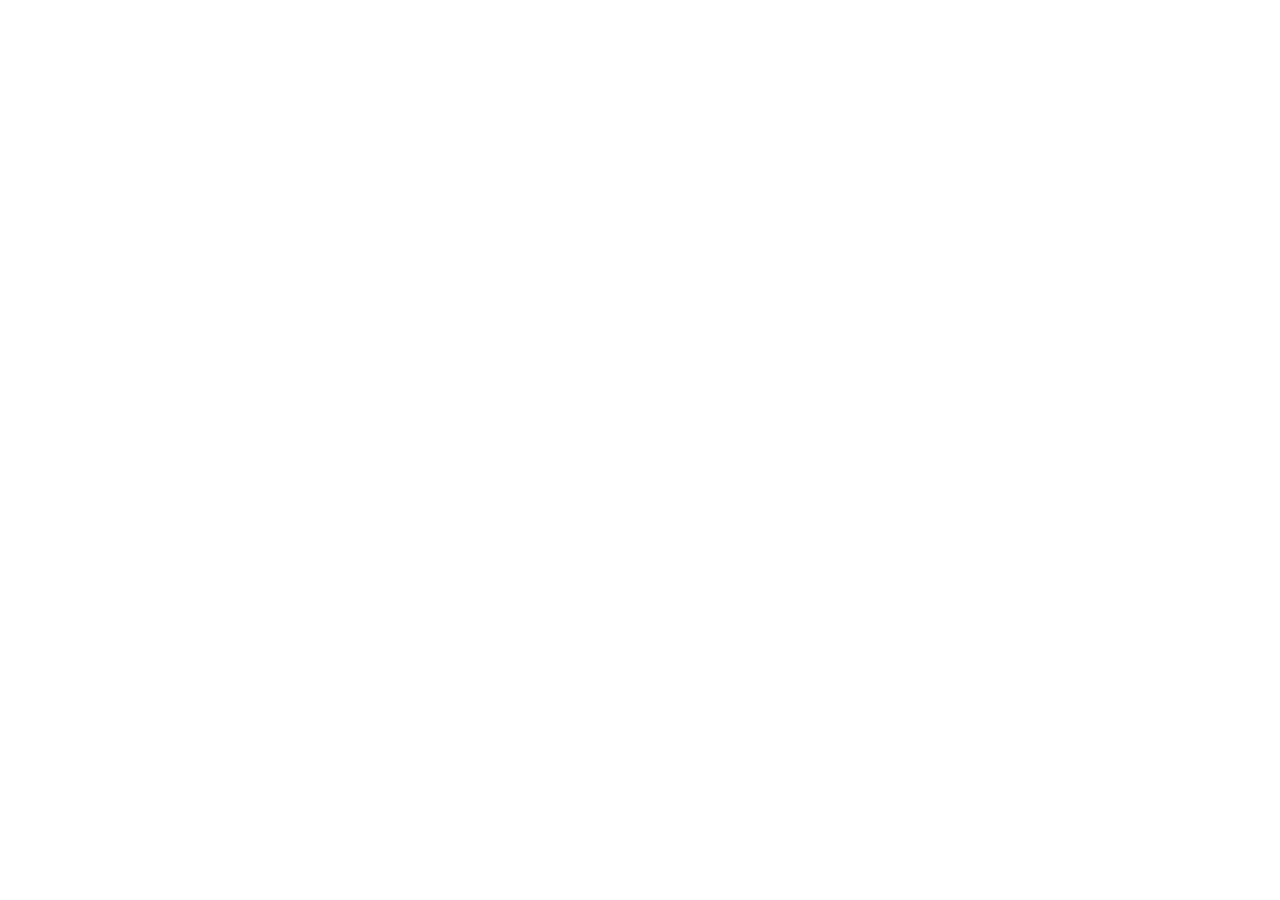
==== commit 16f9dc9a: "Ikona na ekranie iPhone'a otwiera aktualną stronę /nowa/ (manifest start_url, przekierowanie z puste" ====
--- a/index.html
+++ b/index.html
@@ -1,746 +1,20 @@
 <!doctype html>
 <html lang="pl">
 <head>
-  <meta charset="utf-8">
-  <meta name="viewport" content="width=device-width, initial-scale=1">
-  <meta name="format-detection" content="telephone=no, address=no">
-  <title>N75 – podgląd koncepcji</title>
-  <link rel="canonical" href="https://n75.vercel.app/stara/">
-  <meta name="description" content="N75 – nowoczesna klasyka przy ul. Narutowicza 75 w Łodzi. Modernistyczny kanon, szlachetne materiały, 300 cm wysokości, wellness z basenem, naprzeciwko parku Staszica.">
-  <meta name="theme-color" content="#f7f3ec">
-  <meta property="og:title" content="N75 · Narutowicza 75, Łódź">
-  <meta property="og:description" content="Przestrzeń w dobrym kierunku. Apartamenty w centrum Łodzi.">
-  <meta property="og:image" content="assets/img/naroznik.webp">
-  <meta property="og:type" content="website">
-  <link rel="icon" href="assets/img/favicon.svg" type="image/svg+xml">
-  <link rel="preconnect" href="https://fonts.googleapis.com">
-  <link rel="preconnect" href="https://fonts.gstatic.com" crossorigin>
-  <!-- Docelowo: Futura PT i Avenir Next z licencji (np. Adobe Fonts). Jost i Nunito Sans to darmowe zamienniki na urządzeniach bez tych krojów. -->
-  <link href="https://fonts.googleapis.com/css2?family=Jost:ital,wght@0,300..600;1,300..500&family=Nunito+Sans:ital,opsz,wght@0,6..12,300..700;1,6..12,300..500&display=swap" rel="stylesheet">
-  <link rel="preload" as="image" href="assets/img/hero-film-poster.webp" imagesrcset="assets/img/hero-film-poster-1280.webp 1280w, assets/img/hero-film-poster.webp 1920w" imagesizes="100vw">
-  <link rel="stylesheet" href="https://unpkg.com/leaflet@1.9.4/dist/leaflet.css" crossorigin="">
-  <link rel="stylesheet" href="assets/css/style.css?v=1794737840">
-  <script>document.documentElement.classList.add('js');
-  // Futura / Avenir Next tylko na Apple: gdy ich brak, dostrajamy darmowe zamienniki (Jost, Nunito Sans)
-  (function(){try{var c=document.createElement('canvas').getContext('2d'),t='MWNmwqr075 Łódź';function w(f){c.font='72px '+f;return c.measureText(t).width}
-  var m=w('monospace'),s=w('serif'),h=function(n){return w('"'+n+'",monospace')!==m||w('"'+n+'",serif')!==s},d=document.documentElement;
-  if(!h('Futura')&&!h('Futura PT'))d.classList.add('no-futura');if(!h('Avenir Next')&&!h('Avenir'))d.classList.add('no-avenir')}catch(e){}})();</script>
-  <script>/* Start strony: po wpisaniu adresu, odświeżeniu i wejściu z zewnątrz zawsze od hero (z intro).
-     Wyjątki: „wstecz” (powrót do miejsca) i przejście z podstrony N75 z kotwicą, np. #kontakt z karty lokalu. */
-  try{var n=(performance.getEntriesByType('navigation')[0]||{}).type,r=document.referrer,own=!!r&&r.indexOf(location.origin)===0,
-  fromSub=own&&!/\/(index\.html)?$/.test(new URL(r).pathname),keep=n==='back_forward'||(n==='navigate'&&fromSub),d=document.documentElement;
-  if('scrollRestoration' in history)history.scrollRestoration=n==='back_forward'?'auto':'manual';
-  if(!keep){if(location.hash)history.replaceState(null,'',location.pathname+location.search);
-    var top0=function(){window.scrollTo(0,0)};top0();addEventListener('DOMContentLoaded',top0);addEventListener('load',function(){top0();setTimeout(top0,80);setTimeout(top0,350)});}
-  if(keep||matchMedia('(prefers-reduced-motion: reduce)').matches)d.classList.add('intro-done');
-  addEventListener('pageshow',function(e){if(e.persisted&&!keep)window.scrollTo(0,0)})}catch(e){}</script>
-  <script type="application/ld+json">{"@context": "https://schema.org", "@graph": [{"@type": "ApartmentComplex", "name": "N75", "url": "https://n75.vercel.app/stara/", "description": "Modernistyczny budynek z 50 apartamentami i 3 lokalami usługowymi przy ul. Narutowicza 75A w Łodzi, naprzeciwko parku im. Staszica.", "address": {"@type": "PostalAddress", "streetAddress": "ul. Narutowicza 75A", "postalCode": "90-132", "addressLocality": "Łódź", "addressCountry": "PL"}, "geo": {"@type": "GeoCoordinates", "latitude": 51.77222, "longitude": 19.47703}, "numberOfAccommodationUnits": 50, "amenityFeature": [{"@type": "LocationFeatureSpecification", "name": "Basen", "value": true}, {"@type": "LocationFeatureSpecification", "name": "Sauna", "value": true}, {"@type": "LocationFeatureSpecification", "name": "Jacuzzi", "value": true}, {"@type": "LocationFeatureSpecification", "name": "Siłownia", "value": true}, {"@type": "LocationFeatureSpecification", "name": "Recepcja", "value": true}, {"@type": "LocationFeatureSpecification", "name": "Garaż podziemny", "value": true}]}, {"@type": "Organization", "name": "UNIQUM 5 sp. z o.o.", "url": "https://n75.vercel.app/stara/", "telephone": "+48 799 278 344", "email": "sprzedaz@n75.pl", "address": {"@type": "PostalAddress", "streetAddress": "ul. Gdańska 130", "postalCode": "90-520", "addressLocality": "Łódź", "addressCountry": "PL"}}]}</script>
-  <meta name="robots" content="noindex">
-  <link rel="stylesheet" href="assets/podglad/podglad.css">
-  <script src="assets/podglad/podglad.js" defer></script>
+<meta charset="utf-8">
+<meta name="viewport" content="width=device-width, initial-scale=1">
+<meta name="robots" content="noindex">
+<title>N75</title>
+<style>html,body{margin:0;background:#fff}</style>
+<script>
+/* Pusta strona w przeglądarce. Otwarta z ikony na ekranie telefonu (aplikacja) – przejdź do aktualnej strony N75. */
+(function () { var app = navigator.standalone === true || (window.matchMedia && (matchMedia('(display-mode: standalone)').matches || matchMedia('(display-mode: fullscreen)').matches || matchMedia('(display-mode: minimal-ui)').matches));
+  if (app || /[?&]src=ekran/.test(location.search)) location.replace('/nowa/' + location.hash); })();
+</script>
+<link rel="manifest" href="/site.webmanifest">
+<link rel="apple-touch-icon" href="/assets/img/apple-touch-icon.png">
+<meta name="apple-mobile-web-app-capable" content="yes">
+<meta name="apple-mobile-web-app-title" content="N75">
 </head>
-<body>
-<svg width="0" height="0" style="position:absolute" aria-hidden="true"><symbol id="n75-logo" viewBox="36 38 1000 518"><rect x="40" y="42" width="12" height="508"/>
-  <polygon points="40,42 102,42 385,468 385,550 372,550"/>
-  <rect x="373" y="42" width="12" height="508"/>
-  <rect x="425" y="42" width="327" height="13"/>
-  <polygon points="692,42 752,42 484,550 432,550"/>
-  <rect x="785" y="42" width="211" height="13"/>
-  <polygon points="785,42 797,42 770,250 758,248"/>
-  <path d="M758 245 C800 200 850 190 880 190 C966 190 1031 262 1031 365 C1031 470 958 552 850 552 C780 552 720 520 688 470 L702 462 C735 515 790 541 850 541 C935 541 992 465 992 365 C992 272 945 201 878 201 C840 201 795 216 768 252 Z"/></symbol></svg>
-
-<!-- Wejście: logo rysuje się jedną kreską, potem okrągłe „okienko” otwiera widok (raz na wizytę) -->
-<div class="intro" id="intro" aria-hidden="true">
-  <div class="intro__iris" id="intro-iris"></div>
-  <svg class="intro__logo" viewBox="36 38 1000 518" fill="none"><rect x="40" y="42" width="12" height="508" pathLength="1"/><polygon points="40,42 102,42 385,468 385,550 372,550" pathLength="1"/><rect x="373" y="42" width="12" height="508" pathLength="1"/><rect x="425" y="42" width="327" height="13" pathLength="1"/><polygon points="692,42 752,42 484,550 432,550" pathLength="1"/><rect x="785" y="42" width="211" height="13" pathLength="1"/><polygon points="785,42 797,42 770,250 758,248" pathLength="1"/><path pathLength="1" d="M758 245 C800 200 850 190 880 190 C966 190 1031 262 1031 365 C1031 470 958 552 850 552 C780 552 720 520 688 470 L702 462 C735 515 790 541 850 541 C935 541 992 465 992 365 C992 272 945 201 878 201 C840 201 795 216 768 252 Z"/></svg>
-  <span class="intro__skip caps">Kliknij, aby pominąć</span>
-</div>
-<!-- ============ HEADER ============ -->
-<header class="header" id="header">
-  <div class="wrap header__in">
-    <a href="#top" class="logo header__logo" aria-label="N75, powrót na początek strony"><svg class="logo-svg" viewBox="36 38 1000 518" aria-hidden="true" focusable="false"><use href="#n75-logo"/></svg></a>
-    <div class="header__right">
-      <a href="#mieszkania" class="btn btn--ghost caps header__cta">Odkryj apartamenty</a>
-      <button class="burger caps" id="burger" aria-label="Otwórz menu" aria-expanded="false" aria-controls="drawer"><span class="burger__label">Menu</span><span class="burger__icon"><span></span><span></span></span></button>
-    </div>
-  </div>
-</header>
-
-<div class="drawer-overlay" id="drawer-overlay" hidden></div>
-<aside class="drawer" id="drawer" aria-label="Menu" aria-hidden="true">
-  <div class="drawer__top">
-    <a href="#top" class="logo" aria-label="N75, strona główna"><svg class="logo-svg" viewBox="36 38 1000 518" aria-hidden="true" focusable="false"><use href="#n75-logo"/></svg></a>
-    <button class="drawer__close caps" id="drawer-close" aria-label="Zamknij menu">Zamknij<span class="x"></span></button>
-  </div>
-  <nav aria-label="Główna nawigacja">
-    <ol class="drawer__nav">
-      <li class="drawer__manifest"><a href="manifest.html"><span class="num num--sub" aria-hidden="true">↗&#xFE0E;</span><span class="display">Manifest</span><span class="line"></span></a></li>
-      <li class="drawer__manifest"><a href="budynek.html"><span class="num" aria-hidden="true">00</span><span class="display">Budynek</span><span class="line"></span></a></li>
-      <li><a href="#inwestycja"><span class="num">01</span><span class="display">Inwestycja</span><span class="line"></span></a></li>
-      <li><a href="#architektura"><span class="num">02</span><span class="display">Architektura</span><span class="line"></span></a></li>
-      <li><a href="#wnetrza"><span class="num">03</span><span class="display">Wnętrza</span><span class="line"></span></a></li>
-      <li><a href="#udogodnienia"><span class="num">04</span><span class="display">Udogodnienia</span><span class="line"></span></a></li>
-      <li><a href="#mieszkania"><span class="num">05</span><span class="display">Mieszkania</span><span class="line"></span></a></li>
-      <li><a href="#lokalizacja"><span class="num">06</span><span class="display">Lokalizacja</span><span class="line"></span></a></li>
-      <li><a href="#zespol"><span class="num">07</span><span class="display">Zespół</span><span class="line"></span></a></li>
-      <li><a href="#kontakt"><span class="num">08</span><span class="display">Kontakt</span><span class="line"></span></a></li>
-    </ol>
-  </nav>
-  <div class="drawer__foot">
-    <a href="#kontakt" class="btn btn--solid caps">Umów spotkanie <span class="arrow"></span></a>
-  </div>
-</aside>
-
-<main id="top">
-
-<!-- ============ HERO ============ -->
-<section class="hero" aria-label="N75">
-  <div class="hero__media" aria-hidden="true">
-    <!-- Film w hero: architektura (zmierzch → dzień) → atrium → basen → jacuzzi → sauna, slow motion, pętla przez wygaszenie -->
-    <div class="hero__poster"></div>
-    <video class="hero__video" autoplay muted loop playsinline preload="auto" poster="assets/img/hero-film-poster.webp">
-      <source src="assets/video/n75-hero-film-hq6.mp4" type="video/mp4">
-    </video>
-  </div>
-  <a href="#inwestycja" class="hero__seal" aria-label="Przewiń do opisu inwestycji">
-    <svg viewBox="0 0 120 120" aria-hidden="true"><defs><path id="seal-path" d="M60 60m-46 0a46 46 0 1 1 92 0a46 46 0 1 1-92 0"/></defs><text><textPath href="#seal-path" textLength="287" lengthAdjust="spacing">Narutowicza 75 · Najwyższy standard w centrum · </textPath></text></svg>
-    <span class="hero__seal-arrow" aria-hidden="true"></span>
-  </a>
-  <div class="wrap hero__content">
-    <div class="hero__main">
-      <div class="caps caps--wide">Łódź · Narutowicza 75</div>
-      <h1 class="hero__logo"><span class="sr-only">N75</span><svg class="logo-svg" viewBox="36 38 1000 518" aria-hidden="true" focusable="false"><use href="#n75-logo"/></svg></h1>
-      <span class="hero__rule" aria-hidden="true"></span>
-      <p class="hero__claim">Nowoczesna klasyka</p>
-      <p class="hero__lead">Architektura inspirowana najlepszymi tradycjami luksusowego modernizmu lat 30. Szlachetne materiały, wysokie przestrzenie i&nbsp;wyjątkowe części wspólne – basen, jacuzzi, siłownia. W&nbsp;samym sercu Łodzi, vis-à-vis parku im.&nbsp;Staszica.</p>
-    </div>
-    <div class="hero__foot" aria-hidden="true"></div>
-  </div>
-</section>
-
-<!-- ============ 01 INWESTYCJA ============ -->
-<section class="section section--alt" id="inwestycja">
-  <div class="wrap">
-    <div class="sec-head reveal"><span class="num">01</span><span class="line"></span></div>
-    <div class="split">
-      <div class="reveal">
-        <h2 class="display h2">Misja</h2>
-        <div class="mission-txt" style="margin-top:36px">
-          <p class="lead">N75 powstaje z&nbsp;szacunku do architektury, której wartość nie przemija. Tworzymy go z&nbsp;pieczołowitością, dbając o&nbsp;proporcje, jakość materiałów i&nbsp;każdy detal, który składa się na harmonijną całość.</p>
-          <p>Inspirujemy się najlepszymi tradycjami modernizmu, łącząc ponadczasową estetykę z&nbsp;komfortem współczesnego życia. Wierzymy, że prawdziwa jakość nie potrzebuje sezonowych trendów – broni się przez lata.</p>
-          <p>Nie myślimy wyłącznie o&nbsp;dniu dzisiejszym. Projektujemy z&nbsp;myślą o&nbsp;przyszłości, o&nbsp;mieszkańcach, którzy będą tu tworzyć swoją codzienność, i&nbsp;o&nbsp;kolejnych pokoleniach, dla których N75 może pozostać równie wartościowym miejscem.</p>
-        </div>
-        <p class="mission-sign">Architektura na lata. Wartość na pokolenia.</p>
-      </div>
-              <figure class="split__media" style="margin:0">
-        <img class="reveal-img" src="assets/img/elewacja-zachod.webp" alt="Widok na N75 wzdłuż ulicy z przystankiem tramwajowym" loading="lazy" data-lightbox="Elewacja od strony zachodniej">
-        <figcaption class="caps">Widok od strony zachodniej</figcaption>
-      </figure>
-    </div>
-    <ol class="ideas reveal" aria-label="Cztery idee N75">
-      <li><span class="ideas__n">01</span><h3>Ponadczasowa forma</h3><p>Architektura oparta na proporcjach, harmonii i&nbsp;estetyce, która pozostaje aktualna mimo upływu lat.</p></li>
-      <li><span class="ideas__n">02</span><h3>Pieczołowitość detalu</h3><p>Uważność na materiały, wykończenie i&nbsp;każdy element, który składa się na jakość całości.</p></li>
-      <li><span class="ideas__n">03</span><h3>Przestrzeń na lata</h3><p>Funkcjonalność, światło i&nbsp;komfort zaprojektowane z&nbsp;myślą o&nbsp;codziennym życiu, nie o&nbsp;chwilowej modzie.</p></li>
-      <li><span class="ideas__n">04</span><h3>Wartość na pokolenia</h3><p>Miejsce, które może stać się częścią rodzinnej historii i&nbsp;zachować znaczenie dla kolejnych pokoleń.</p></li>
-    </ol>
-  </div>
-</section>
-
-<!-- ============ CZTERY WARTOŚCI N75: przewijana sekwencja – słowa wypełniają się tuszem, kadry odsłaniają się kurtyną ============ -->
-<section class="values" id="wartosci" aria-label="Dlaczego N75? 5 powodów">
-  <div class="values__track" id="values-track">
-    <div class="values__pin">
-      <div class="values__ghost" aria-hidden="true"><span>I</span><span>II</span><span>III</span><span>IV</span><span>V</span></div>
-      <div class="wrap values__in">
-        <div class="values__stage">
-          <a class="vw" data-i="0" href="#architektura" aria-label="Modernizm – Modernizm i klasyka">
-            <span class="vw__n caps">I</span>
-            <span class="vw__word" aria-hidden="true"><span class="vl"><span>M</span></span><span class="vl"><span>O</span></span><span class="vl"><span>D</span></span><span class="vl"><span>E</span></span><span class="vl"><span>R</span></span><span class="vl"><span>N</span></span><span class="vl"><span>I</span></span><span class="vl"><span>Z</span></span><span class="vl"><span>M</span></span></span>
-            <span class="vw__desc"><span class="vw__sub caps">Modernizm i&nbsp;klasyka</span><span>Nie moda, lecz proporcja, rytm i&nbsp;światło – esencja modernizmu w&nbsp;łódzkim wydaniu.</span><span class="vw__to caps">Architektura <span class="arrow" aria-hidden="true"></span></span></span>
-          </a>
-          <a class="vw" data-i="1" href="#architektura" aria-label="Kunszt – Kunszt i materiały">
-            <span class="vw__n caps">II</span>
-            <span class="vw__word" aria-hidden="true"><span class="vl"><span>K</span></span><span class="vl"><span>U</span></span><span class="vl"><span>N</span></span><span class="vl"><span>S</span></span><span class="vl"><span>Z</span></span><span class="vl"><span>T</span></span></span>
-            <span class="vw__desc"><span class="vw__sub caps">Kunszt i&nbsp;materiały</span><span>Trawertyn, orzech, lastryko i&nbsp;marmur – szlachetność i&nbsp;precyzja, które widać, ale przede wszystkim czuć w&nbsp;codziennym użytkowaniu.</span><span class="vw__to caps">Materiały <span class="arrow" aria-hidden="true"></span></span></span>
-          </a>
-          <a class="vw" data-i="2" href="#udogodnienia" aria-label="Wellness – Wellness w budynku">
-            <span class="vw__n caps">III</span>
-            <span class="vw__word" aria-hidden="true"><span class="vl"><span>W</span></span><span class="vl"><span>E</span></span><span class="vl"><span>L</span></span><span class="vl"><span>L</span></span><span class="vl"><span>N</span></span><span class="vl"><span>E</span></span><span class="vl"><span>S</span></span><span class="vl"><span>S</span></span></span>
-            <span class="vw__desc"><span class="vw__sub caps">Wellness w&nbsp;budynku</span><span>Basen, sauna i&nbsp;siłownia. Czas dla siebie bez konieczności opuszczania budynku.</span><span class="vw__to caps">Udogodnienia <span class="arrow" aria-hidden="true"></span></span></span>
-          </a>
-          <a class="vw" data-i="3" href="#lokalizacja" aria-label="Adres – Centrum miasta, park naprzeciwko">
-            <span class="vw__n caps">IV</span>
-            <span class="vw__word" aria-hidden="true"><span class="vl"><span>A</span></span><span class="vl"><span>D</span></span><span class="vl"><span>R</span></span><span class="vl"><span>E</span></span><span class="vl"><span>S</span></span></span>
-            <span class="vw__desc"><span class="vw__sub caps">Centrum miasta, park naprzeciwko</span><span>Miasto w&nbsp;zasięgu ręki, a&nbsp;za oknem własna przestrzeń wytchnienia – park im. Staszica.</span><span class="vw__to caps">Lokalizacja <span class="arrow" aria-hidden="true"></span></span></span>
-          </a>
-          <a class="vw" data-i="4" href="#mieszkania" aria-label="Światło – Apartamenty pełne światła">
-            <span class="vw__n caps">V</span>
-            <span class="vw__word" aria-hidden="true"><span class="vl"><span>Ś</span></span><span class="vl"><span>W</span></span><span class="vl"><span>I</span></span><span class="vl"><span>A</span></span><span class="vl"><span>T</span></span><span class="vl"><span>Ł</span></span><span class="vl"><span>O</span></span></span>
-            <span class="vw__desc"><span class="vw__sub caps">Apartamenty pełne światła</span><span>300&nbsp;cm wysokości, duże przeszklenia, widoki na park lub zielone patio. Nie metry kwadratowe, lecz przestrzeń dopasowana do sposobu życia.</span><span class="vw__to caps">Apartamenty <span class="arrow" aria-hidden="true"></span></span></span>
-          </a>
-        </div>
-        <nav class="values__nav caps" aria-hidden="true"><span>Modernizm</span><span>Kunszt</span><span>Wellness</span><span>Adres</span><span>Światło</span></nav>
-      </div>
-    </div>
-  </div>
-</section>
-
-<section class="section section--alt section--cont">
-  <div class="wrap">
-    <div class="arka reveal">
-      <img class="arka__bg" src="assets/img/szkic-n75.webp" alt="" loading="lazy" aria-hidden="true">
-      <div class="arka__txt">
-        <span class="mark">“</span>
-        <blockquote>Architektura nie jest miejscem na kompromisy: to arka przechowująca życie nasze i&nbsp;naszych bliskich.</blockquote>
-        <a href="manifest.html" class="arka__link caps">Poznaj manifest N75 <span class="arrow" aria-hidden="true"></span></a>
-      </div>
-    </div>
-  </div>
-
-  <figure class="panorama">
-    <img class="reveal-img" src="assets/img/okolica-lotnicze.webp" srcset="assets/img/okolica-lotnicze-1600.webp 1600w, assets/img/okolica-lotnicze.webp 3200w" sizes="100vw" alt="N75 o zmierzchu z lotu ptaka: jesienny park, ulica Narutowicza i modernistyczna zabudowa wokół" loading="lazy" data-lightbox="N75 w sąsiedztwie parku i modernistycznej zabudowy Narutowicza">
-  </figure>
-
-  <div class="wrap">
-    <div class="facts reveal">
-      <div class="fact"><div class="fact__val" data-count="7">7</div><span class="caps">Kondygnacji</span></div>
-      <div class="fact"><div class="fact__val" data-count="50">50</div><span class="caps">Apartamentów</span></div>
-      <div class="fact"><div class="fact__val" data-count="3">3</div><span class="caps">Lokale usługowe</span></div>
-      <div class="fact"><div class="fact__val">32–167<small>m²</small></div><span class="caps">Metraże</span></div>
-      <div class="fact"><div class="fact__val">300<small>cm</small></div><span class="caps">Wysokość mieszkań</span></div>
-      <div class="fact"><div class="fact__val">II kw.<small>2029</small></div><span class="caps">Planowane oddanie</span></div>
-    </div>
-  </div>
-</section>
-
-<!-- ============ MODERNIZM TO… od szkicu do budynku (rysunek kreśli się przy przewijaniu) ============ -->
-<section class="draw" id="wstep">
-  <div class="draw__track" id="draw-track">
-    <div class="draw__pin">
-      <div class="wrap draw__in">
-        <div class="draw__txt">
-          <h2 class="display modern__title" aria-label="Modernizm to kanon, etos, klasa, proporcja, rytm, szyk, kunszt i esencja">Modernizm to <span class="modern__rot" id="modern-rot" aria-hidden="true"><span class="modern__word">kanon</span></span></h2>
-          <p class="lead">Modernizm – styl, w&nbsp;którym po prostu najlepiej się mieszka.</p>
-          <div class="draw__more">
-            <p class="muted">Modernizm zmienił sposób myślenia o&nbsp;mieszkaniu. Postawił człowieka w&nbsp;centrum architektury, nadając szczególne znaczenie światłu, przestrzeni, funkcjonalności i&nbsp;jakości codziennego życia.</p>
-            <p class="muted">N75 rozwija tę ideę we współczesnym języku. Harmonijne proporcje, duże przeszklenia i&nbsp;starannie dobrane materiały tworzą architekturę, która jest jednocześnie elegancka i&nbsp;racjonalna.</p>
-            <p class="muted">Nie szukamy efektu na chwilę. Projektujemy budynek, który naturalnie wpisuje się w&nbsp;miasto i&nbsp;pozostaje wierny zasadom dobrej architektury.</p>
-            <p class="draw__sign">Łódzki modernizm. Nowy rozdział.</p>
-          </div>
-        </div>
-        <figure class="draw__stage" id="draw-stage">
-          <div class="draw__lines" id="draw-lines" data-src="assets/img/szkic-modernizm.svg" role="img" aria-label="Szkic ołówkiem: modernistyczna bryła N75 z poziomymi pasami stropów i tarasami"></div>
-        </figure>
-      </div>
-    </div>
-  </div>
-</section>
-
-<!-- ============ PIERZEJA NARUTOWICZA ============ -->
-<section class="pierzeja" aria-label="Pierzeja ulicy Narutowicza">
-  <div class="pierzeja__scroll" id="pierzeja-scroll" tabindex="0" aria-label="Rysunek pierzei ulicy Narutowicza, przewiń w bok">
-    <figure class="pierzeja__fig" id="pierzeja-fig">
-      <div class="pierzeja__lines" id="pierzeja-lines" data-src="assets/img/pierzeja-szkic.svg" aria-hidden="true"></div>
-      <img src="assets/img/pierzeja-narutowicza.webp" width="2172" height="435" alt="Rysunek pierzei ulicy Narutowicza: od kamienicy z XIX wieku, przez modernistyczne kamienice, po budynek N75 na końcu ulicy" decoding="async">
-      <span class="pierzeja__word" data-x0="27" data-x1="358" style="left:8.8%" aria-hidden="true"><i></i><b>Łódzki</b></span>
-      <span class="pierzeja__word" data-x0="410" data-x1="711" style="left:25.8%" aria-hidden="true"><i></i><b>modernizm</b></span>
-      <span class="pierzeja__word" data-x0="711" data-x1="970" style="left:38.7%" aria-hidden="true"><i></i><b>pisze</b></span>
-      <span class="pierzeja__word" data-x0="970" data-x1="1278" style="left:51.7%" aria-hidden="true"><i></i><b>nowy</b></span>
-      <span class="pierzeja__word" data-x0="1278" data-x1="1571" style="left:65.6%" aria-hidden="true"><i></i><b>rozdział</b></span>
-      <span class="pierzeja__tag" data-x0="1571" data-x1="2172" aria-hidden="true"><i></i><b class="caps">N75</b></span>
-    </figure>
-  </div>
-  <p class="sr-only">Łódzki modernizm pisze nowy rozdział – N75.</p>
-  <p class="wrap pierzeja__cap caps">Modernistyczna pierzeja ulicy Narutowicza – rysunek poglądowy</p>
-</section>
-
-<!-- ============ 02 ARCHITEKTURA ============ -->
-<section class="section" id="architektura">
-  <div class="wrap">
-    <div class="sec-head reveal"><span class="num">02</span><span class="line"></span></div>
-    <div class="arch-text arch-text--first">
-      <h2 class="display h2 reveal">Przepis<br>na dobrą<br>architekturę</h2>
-      <div class="reveal">
-        <p class="lead" style="margin-bottom:28px">Czy istnieje przepis na dobrą architekturę? Choć zapewne każdy architekt poda własny, to jednak istnieje uniwersalna receptura.</p>
-        <p class="muted">Z&nbsp;połączenia funkcjonalizmu, nowoczesności i&nbsp;szlachetnych materiałów na początku XX wieku narodził się modernizm – recepta na dobrą jakość życia w&nbsp;mieście. To kanon dobrej architektury mieszkaniowej, kultywowany do dziś od Gdyni, przez Berlin, po Nowy Jork. N75 sięga po ten sam kanon: proporcję bryły, rytm elewacji i&nbsp;geometrię detalu.</p>
-      </div>
-    </div>
-
-    <div class="arch-slider reveal" data-slider id="arch-slider" role="region" aria-roledescription="karuzela" aria-label="Wizualizacje architektury">
-      <div class="arch-slider__track">
-        <figure class="arch-slide is-on" role="group" aria-roledescription="slajd" aria-label="1 z 3: Narożnik">
-          <img src="assets/img/naroznik.webp" alt="Narożnik budynku od strony ulicy" loading="lazy" data-lightbox="Narożnik">
-        </figure>
-        <figure class="arch-slide" role="group" aria-roledescription="slajd" aria-label="2 z 3: Wejście główne" aria-hidden="true">
-          <img src="assets/img/wejscie.webp" alt="Wejście główne z drewnianymi drzwiami" loading="lazy" data-lightbox="Wejście główne">
-        </figure>
-        <figure class="arch-slide" role="group" aria-roledescription="slajd" aria-label="3 z 3: Elewacja wschodnia" aria-hidden="true">
-          <img src="assets/img/elewacja-wschod.webp" alt="Elewacja od strony wschodniej" loading="lazy" data-lightbox="Elewacja wschodnia">
-        </figure>
-      </div>
-      <div class="arch-slider__bar">
-        <div class="arch-slider__cap"><span class="caps" data-cap>Narożnik</span><span class="caps bronze" data-num>01 / 03</span></div>
-        <div class="arch-slider__dots" role="tablist" aria-label="Wybierz wizualizację"><button type="button" role="tab" aria-label="Narożnik" aria-selected="true" data-i="0"><i></i></button><button type="button" role="tab" aria-label="Wejście główne" aria-selected="false" data-i="1"><i></i></button><button type="button" role="tab" aria-label="Elewacja wschodnia" aria-selected="false" data-i="2"><i></i></button></div>
-        <div class="rail-nav">
-          <button type="button" data-dir="prev" aria-label="Poprzednia wizualizacja"><svg viewBox="0 0 24 24"><path d="M15 5l-7 7 7 7"/></svg></button>
-          <button type="button" data-dir="next" aria-label="Następna wizualizacja"><svg viewBox="0 0 24 24"><path d="M9 5l7 7-7 7"/></svg></button>
-        </div>
-      </div>
-    </div>
-
-
-    <div class="materials">
-      <div class="material reveal">
-        <div class="material__img"><img src="assets/img/material-trawertyn.webp" alt="Trawertyn, zbliżenie" loading="lazy"></div>
-        <h4>Trawertyn</h4><p class="material__where caps">Elewacja · strefa wellness</p><p>Naturalny kamień o&nbsp;ciepłej tonacji i&nbsp;niepowtarzalnej strukturze. Nadaje przestrzeniom spokojny, szlachetny charakter.</p>
-      </div>
-      <div class="material reveal">
-        <div class="material__img"><img src="assets/img/material-lastryko.webp" alt="Lastryko z płytkami białego marmuru, zbliżenie" loading="lazy"></div>
-        <h4>Lastryko</h4><p class="material__where caps">Posadzki</p><p>Klasyczny materiał w&nbsp;nowoczesnym wydaniu. Subtelny rysunek kruszywa i&nbsp;marmuru podkreśla modernistyczną tożsamość wnętrz.</p>
-      </div>
-      <div class="material reveal">
-        <div class="material__img"><img src="assets/img/material-orzech.webp" alt="Drewniany kasetonowy sufit, zbliżenie" loading="lazy"></div>
-        <h4>Orzech</h4><p class="material__where caps">Sufity kasetonowe · drzwi · okładziny</p><p>Głęboka barwa i&nbsp;naturalne usłojenie drewna wprowadzają ciepło, równoważąc mineralny charakter kamiennych powierzchni.</p>
-      </div>
-      <div class="material reveal">
-        <div class="material__img"><img src="assets/img/material-marmur.webp" alt="Bordowy marmur przy windzie, zbliżenie" loading="lazy"></div>
-        <h4>Marmur Rosso</h4><p class="material__where caps">Portale wind · klatki schodowe</p><p>Wyrazisty, szlachetny akcent w&nbsp;starannie wybranych detalach. Materiał, który nadaje wnętrzom indywidualność bez nadmiaru dekoracji.</p>
-      </div>
-    </div>
-  </div>
-</section>
-
-<!-- ============ 03 WNĘTRZA ============ -->
-<section class="section section--alt" id="wnetrza">
-  <div class="hscroll" id="hscroll"><div class="hscroll__pin">
-  <div class="wrap">
-    <div class="sec-head reveal"><span class="num">03</span><span class="line"></span></div>
-    <div class="split" style="margin-bottom:clamp(48px,6vw,80px); align-items:start">
-      <h2 class="display h2 reveal">Powrót<br>do domu<span class="h2-kicker">Pierwsze wrażenie. Każdego dnia.</span></h2>
-      <div class="reveal" style="display:flex;justify-content:space-between;gap:30px;align-items:flex-start;flex-wrap:wrap">
-        <p class="muted" style="max-width:520px;margin:0">Foyer z&nbsp;recepcją i&nbsp;concierge wita jak lobby butikowego hotelu. Korytarze wyłożone tkaniną, lastryko i&nbsp;ciepłe światło – subtelność i&nbsp;rzemiosło sprawiają, że droga do drzwi mieszkania jest częścią domu.</p>
-        <div class="rail-nav" aria-label="Przewijanie galerii">
-          <button data-rail="prev" aria-label="Poprzednie"><svg viewBox="0 0 24 24"><path d="M15 5l-7 7 7 7"/></svg></button>
-          <button data-rail="next" aria-label="Następne"><svg viewBox="0 0 24 24"><path d="M9 5l7 7-7 7"/></svg></button>
-        </div>
-      </div>
-    </div>
-  </div>
-  <div class="rail" id="rail">
-    <figure><img src="assets/img/foyer-wejscie.webp" alt="Wejście do foyer" loading="lazy" data-lightbox="Wejście do foyer"><figcaption><span class="num">01</span><span class="caps">Wejście</span></figcaption></figure>
-    <figure><img src="assets/img/foyer-1.webp" alt="Foyer z recepcją i biblioteką" loading="lazy" data-lightbox="Foyer z recepcją"><figcaption><span class="num">02</span><span class="caps">Foyer i recepcja</span></figcaption></figure>
-    <figure><img src="assets/img/foyer-2.webp" alt="Strefa wypoczynkowa w foyer" loading="lazy" data-lightbox="Strefa wypoczynkowa w foyer"><figcaption><span class="num">03</span><span class="caps">Concierge</span></figcaption></figure>
-    <figure><img src="assets/img/korytarz-1.webp" alt="Korytarz mieszkalny" loading="lazy" data-lightbox="Korytarz mieszkalny"><figcaption><span class="num">04</span><span class="caps">Korytarz</span></figcaption></figure>
-    <figure><img src="assets/img/korytarz-2.webp" alt="Hol na piętrze" loading="lazy" data-lightbox="Hol na piętrze"><figcaption><span class="num">05</span><span class="caps">Hol na piętrze</span></figcaption></figure>
-    <figure><img src="assets/img/klatka.webp" alt="Klatka schodowa z windą" loading="lazy" data-lightbox="Klatka schodowa"><figcaption><span class="num">06</span><span class="caps">Klatka schodowa</span></figcaption></figure>
-  </div>
-  <div class="wrap hscroll__foot"><div class="hscroll__bar"><i id="hscroll-bar"></i></div><span class="caps muted hscroll__hint">Przewiń lub przeciągnij</span></div>
-  </div></div>
-</section>
-
-<!-- ============ 04 UDOGODNIENIA ============ -->
-<section class="section section--dark" id="udogodnienia">
-  <div class="wrap">
-    <div class="sec-head reveal"><span class="num">04</span><span class="line"></span></div>
-    <div class="split" style="margin-bottom:clamp(56px,7vw,100px); align-items:end">
-      <h2 class="display h2 reveal">Codzienność<br>w&nbsp;rytmie<br>wellness</h2>
-      <div class="reveal">
-        <p class="lead" style="color:#d9cfc1;margin-bottom:18px">Więcej czasu na dobre życie. Basen, jacuzzi i&nbsp;strefa wellness z&nbsp;sauną, siłownia oraz zielone atrium tworzą w&nbsp;N75 codzienną przestrzeń dla ruchu, regeneracji i&nbsp;spokoju.</p>
-        <p class="muted" style="margin:0">Wszystko w&nbsp;budynku, bez dojazdów i&nbsp;karnetów. A&nbsp;tuż za progiem, po drugiej stronie ulicy, czeka zieleń parku im. Staszica – na poranny bieg i&nbsp;wieczorny spacer.</p>
-      </div>
-    </div>
-
-    <div class="wellness">
-      <article class="wellness__item reveal">
-        <div class="arch-slider" data-slider id="sl-basen" role="region" aria-roledescription="karuzela" aria-label="Basen: zdjęcia">
-          <div class="arch-slider__track">
-            <figure class="arch-slide is-on" role="group" aria-roledescription="slajd" aria-label="1 z 2: Basen"><img src="assets/img/basen-1.webp" alt="Basen wyłożony trawertynem, z leżakami i roślinami" loading="lazy" data-lightbox="Basen"></figure>
-            <figure class="arch-slide" role="group" aria-roledescription="slajd" aria-label="2 z 2: Basen · wejście do wody" aria-hidden="true"><img src="assets/img/basen-2.webp" alt="Wejście do basenu, kamienne kolumny i rośliny" loading="lazy" data-lightbox="Basen · wejście do wody"></figure>
-          </div>
-          <div class="arch-slider__bar">
-            <div class="arch-slider__cap"><span class="caps" data-cap>Basen</span><span class="caps bronze" data-num>01 / 02</span></div>
-            <div class="arch-slider__dots" role="tablist" aria-label="Wybierz zdjęcie"><button type="button" role="tab" aria-label="Basen" aria-selected="true" data-i="0"><i></i></button><button type="button" role="tab" aria-label="Basen · wejście do wody" aria-selected="false" data-i="1"><i></i></button></div>
-            <div class="rail-nav">
-              <button type="button" data-dir="prev" aria-label="Poprzednie zdjęcie"><svg viewBox="0 0 24 24"><path d="M15 5l-7 7 7 7"/></svg></button>
-              <button type="button" data-dir="next" aria-label="Następne zdjęcie"><svg viewBox="0 0 24 24"><path d="M9 5l7 7-7 7"/></svg></button>
-            </div>
-          </div>
-        </div>
-        <div class="wellness__txt">
-          <h3 class="display h3">Basen</h3>
-          <p class="wellness__sub caps">Własny rytm, własna przestrzeń</p>
-          <p>Basen w&nbsp;kameralnym otoczeniu naturalnego kamienia i&nbsp;miękkiego światła. Miejsce na poranne pływanie, spokojne zakończenie dnia i&nbsp;chwilę tylko dla siebie.</p>
-          <p class="wellness__more">Codzienny komfort, który nie wymaga wychodzenia z&nbsp;budynku.</p>
-        </div>
-      </article>
-      <article class="wellness__item wellness__item--rev reveal">
-        <div class="arch-slider" data-slider id="sl-jacuzzi" role="region" aria-roledescription="karuzela" aria-label="Jacuzzi i wellness: zdjęcia">
-          <div class="arch-slider__track">
-            <figure class="arch-slide is-on" role="group" aria-roledescription="slajd" aria-label="1 z 4: Jacuzzi"><img src="assets/img/basen-3.webp" alt="Okrągłe jacuzzi otoczone roślinami" loading="lazy" data-lightbox="Jacuzzi"></figure>
-            <figure class="arch-slide" role="group" aria-roledescription="slajd" aria-label="2 z 4: Jacuzzi · detal" aria-hidden="true"><img src="assets/img/jacuzzi-zblizenie.webp" alt="Jacuzzi z bliska, wśród palm" loading="lazy" data-lightbox="Jacuzzi · detal"></figure>
-            <figure class="arch-slide" role="group" aria-roledescription="slajd" aria-label="3 z 4: Wellness · sauna" aria-hidden="true"><img src="assets/img/sauna.webp" alt="Sauna ze szklanym frontem i drewnianym wnętrzem" loading="lazy" data-lightbox="Wellness · sauna"></figure>
-            <figure class="arch-slide" role="group" aria-roledescription="slajd" aria-label="4 z 4: Strefa wellness" aria-hidden="true"><img src="assets/img/basen-4.webp" alt="Strefa wellness z trawertynem i drewnianym sufitem" loading="lazy" data-lightbox="Strefa wellness"></figure>
-          </div>
-          <div class="arch-slider__bar">
-            <div class="arch-slider__cap"><span class="caps" data-cap>Jacuzzi</span><span class="caps bronze" data-num>01 / 04</span></div>
-            <div class="arch-slider__dots" role="tablist" aria-label="Wybierz zdjęcie"><button type="button" role="tab" aria-label="Jacuzzi" aria-selected="true" data-i="0"><i></i></button><button type="button" role="tab" aria-label="Jacuzzi · detal" aria-selected="false" data-i="1"><i></i></button><button type="button" role="tab" aria-label="Wellness · sauna" aria-selected="false" data-i="2"><i></i></button><button type="button" role="tab" aria-label="Strefa wellness" aria-selected="false" data-i="3"><i></i></button></div>
-            <div class="rail-nav">
-              <button type="button" data-dir="prev" aria-label="Poprzednie zdjęcie"><svg viewBox="0 0 24 24"><path d="M15 5l-7 7 7 7"/></svg></button>
-              <button type="button" data-dir="next" aria-label="Następne zdjęcie"><svg viewBox="0 0 24 24"><path d="M9 5l7 7-7 7"/></svg></button>
-            </div>
-          </div>
-        </div>
-        <div class="wellness__txt">
-          <h3 class="display h3">Jacuzzi i&nbsp;wellness</h3>
-          <p class="wellness__sub caps">Sztuka odpoczynku</p>
-          <p>Ciepło wody, kojący hydromasaż i&nbsp;kameralna sauna tworzą przestrzeń, w&nbsp;której łatwiej oderwać się od tempa miasta.</p>
-          <p class="wellness__more">To miejsce na regenerację po aktywnym dniu i&nbsp;własne rytuały odpoczynku.</p>
-        </div>
-      </article>
-      <article class="wellness__item reveal">
-        <div class="arch-slider" data-slider id="sl-silownia" role="region" aria-roledescription="karuzela" aria-label="Siłownia: zdjęcia">
-          <div class="arch-slider__track">
-            <figure class="arch-slide is-on" role="group" aria-roledescription="slajd" aria-label="1 z 2: Siłownia"><img src="assets/img/silownia-1.webp" alt="Siłownia z bieżniami i drewnianym sufitem" loading="lazy" data-lightbox="Siłownia"></figure>
-            <figure class="arch-slide" role="group" aria-roledescription="slajd" aria-label="2 z 2: Siłownia · strefa cardio" aria-hidden="true"><img src="assets/img/silownia-2.webp" alt="Strefa cardio przy przeszklonej ścianie" loading="lazy" data-lightbox="Siłownia · strefa cardio"></figure>
-          </div>
-          <div class="arch-slider__bar">
-            <div class="arch-slider__cap"><span class="caps" data-cap>Siłownia</span><span class="caps bronze" data-num>01 / 02</span></div>
-            <div class="arch-slider__dots" role="tablist" aria-label="Wybierz zdjęcie"><button type="button" role="tab" aria-label="Siłownia" aria-selected="true" data-i="0"><i></i></button><button type="button" role="tab" aria-label="Siłownia · strefa cardio" aria-selected="false" data-i="1"><i></i></button></div>
-            <div class="rail-nav">
-              <button type="button" data-dir="prev" aria-label="Poprzednie zdjęcie"><svg viewBox="0 0 24 24"><path d="M15 5l-7 7 7 7"/></svg></button>
-              <button type="button" data-dir="next" aria-label="Następne zdjęcie"><svg viewBox="0 0 24 24"><path d="M9 5l7 7-7 7"/></svg></button>
-            </div>
-          </div>
-        </div>
-        <div class="wellness__txt">
-          <h3 class="display h3">Siłownia</h3>
-          <p class="wellness__sub caps">Aktywność na własnych zasadach</p>
-          <p>Kameralna siłownia zaprojektowana jako integralna część strefy komfortu mieszkańców. Naturalne materiały, staranne oświetlenie i&nbsp;widok na zieleń tworzą otoczenie sprzyjające regularnej aktywności.</p>
-          <p class="wellness__more">Bez dodatkowych dojazdów. W&nbsp;rytmie dopasowanym do Ciebie.</p>
-        </div>
-      </article>
-      <article class="wellness__item wellness__item--rev reveal">
-        <div class="arch-slider" data-slider id="sl-atrium" role="region" aria-roledescription="karuzela" aria-label="Atrium: zdjęcia">
-          <div class="arch-slider__track">
-            <figure class="arch-slide is-on" role="group" aria-roledescription="slajd" aria-label="1 z 4: Atrium"><img src="assets/img/patio-ogrod.webp" alt="Zielone atrium ze ścieżką i kamieniami" loading="lazy" data-lightbox="Atrium"></figure>
-            <figure class="arch-slide" role="group" aria-roledescription="slajd" aria-label="2 z 4: Atrium · zielona mozaika" aria-hidden="true"><img src="assets/img/patio-mozaika.webp" alt="Atrium z zieloną mozaiką na ścianie" loading="lazy" data-lightbox="Atrium · zielona mozaika"></figure>
-            <figure class="arch-slide" role="group" aria-roledescription="slajd" aria-label="3 z 4: Atrium · mural z mapą miasta" aria-hidden="true"><img src="assets/img/patio-mural.webp" alt="Atrium z muralem przedstawiającym mapę miasta" loading="lazy" data-lightbox="Atrium · mural z mapą miasta"></figure>
-            <figure class="arch-slide" role="group" aria-roledescription="slajd" aria-label="4 z 4: Atrium z góry" aria-hidden="true"><img src="assets/img/patio-z-gory.webp" alt="Atrium widziane z góry" loading="lazy" data-lightbox="Atrium z góry"></figure>
-          </div>
-          <div class="arch-slider__bar">
-            <div class="arch-slider__cap"><span class="caps" data-cap>Atrium</span><span class="caps bronze" data-num>01 / 04</span></div>
-            <div class="arch-slider__dots" role="tablist" aria-label="Wybierz zdjęcie"><button type="button" role="tab" aria-label="Atrium" aria-selected="true" data-i="0"><i></i></button><button type="button" role="tab" aria-label="Atrium · zielona mozaika" aria-selected="false" data-i="1"><i></i></button><button type="button" role="tab" aria-label="Atrium · mural z mapą miasta" aria-selected="false" data-i="2"><i></i></button><button type="button" role="tab" aria-label="Atrium z góry" aria-selected="false" data-i="3"><i></i></button></div>
-            <div class="rail-nav">
-              <button type="button" data-dir="prev" aria-label="Poprzednie zdjęcie"><svg viewBox="0 0 24 24"><path d="M15 5l-7 7 7 7"/></svg></button>
-              <button type="button" data-dir="next" aria-label="Następne zdjęcie"><svg viewBox="0 0 24 24"><path d="M9 5l7 7-7 7"/></svg></button>
-            </div>
-          </div>
-        </div>
-        <div class="wellness__txt">
-          <h3 class="display h3">Atrium</h3>
-          <p class="wellness__sub caps">Zieleń w&nbsp;sercu budynku</p>
-          <p>Wewnętrzne atrium wnosi do architektury naturalną równowagę. Roślinność, organiczne formy i&nbsp;starannie dobrane materiały tworzą spokojny, zielony akcent w&nbsp;przestrzeni N75.</p>
-          <p class="wellness__more">Miejsce, które pozwala odetchnąć od miejskiego tempa, pozostając w&nbsp;samym centrum Łodzi.</p>
-        </div>
-      </article>
-    </div>
-  </div>
-</section>
-
-<!-- ============ 05 MIESZKANIA ============ -->
-<section class="section" id="mieszkania">
-  <div class="wrap">
-    <div class="sec-head reveal"><span class="num">05</span><span class="line"></span></div>
-    <div class="split" style="margin-bottom:clamp(48px,6vw,80px); align-items:end">
-      <h2 class="display h2 reveal">Znajdź<br>swoje miejsce</h2>
-      <div class="reveal">
-      <p class="muted" style="margin:0;max-width:540px">50 apartamentów od 32 do 167&nbsp;m², od kompaktowych studiów po dwupoziomowe apartamenty z&nbsp;tarasami na ostatnich kondygnacjach, oraz 3&nbsp;lokale usługowe na parterze. Przemyślana kompozycja układów i&nbsp;3&nbsp;metry wysokości tworzą przestrzeń, która zachowuje wartość na lata. Wybierz piętro na makiecie, a&nbsp;potem mieszkanie na rzucie.</p>
-      </div>
-    </div>
-
-    <div class="motives reveal">
-      <div class="motive">
-        <span class="caps bronze">Dla siebie</span>
-        <h3 class="display h3">Dom, w&nbsp;którym dobrze się żyje</h3>
-        <ul><li>300&nbsp;cm wysokości i&nbsp;duże przeszklenia w&nbsp;każdym apartamencie</li><li>Widok na park im. Staszica lub zielone patio</li><li>Basen, sauna, siłownia i&nbsp;foyer z&nbsp;recepcją w&nbsp;budynku</li><li>Loggie i&nbsp;tarasy, garaż podziemny, komórki lokatorskie</li></ul>
-      </div>
-      <div class="motive">
-        <span class="caps bronze">Jako inwestycja</span>
-        <h3 class="display h3">Nieruchomość w&nbsp;dobrym adresie</h3>
-        <ul><li>Adres przy szpitalach, klinikach UM, uczelniach i&nbsp;biurowcach centrum – blisko pracy dla lekarzy, kadry akademickiej i&nbsp;pracowników biur</li><li>Kompaktowe studia od 32&nbsp;m² z&nbsp;loggią oraz duże apartamenty rodzinne</li><li>Jawne ceny z&nbsp;historią zmian na karcie każdego lokalu</li><li>Wysoki standard części wspólnych i&nbsp;udogodnienia w&nbsp;budynku, które podnoszą atrakcyjność lokalu</li></ul>
-      </div>
-    </div>
-    <div class="arch-slider arch-slider--pano reveal" data-slider id="sl-mieszkania" role="region" aria-roledescription="karuzela" aria-label="Wnętrza mieszkań">
-      <div class="arch-slider__track">
-        <figure class="arch-slide is-on" role="group" aria-roledescription="slajd" aria-label="1 z 2: Salon"><img src="assets/img/salon-m2-03.webp" alt="Wizualizacja poglądowa: salon z widokiem na miasto" loading="lazy" data-lightbox="Salon"></figure>
-        <figure class="arch-slide" role="group" aria-roledescription="slajd" aria-label="2 z 2: Loggia" aria-hidden="true"><img src="assets/img/loggia-m2-04.webp" alt="Wizualizacja poglądowa: loggia z widokiem na ulicę Narutowicza" loading="lazy" data-lightbox="Loggia"></figure>
-      </div>
-      <div class="arch-slider__bar">
-        <div class="arch-slider__cap"><span class="caps" data-cap>Salon</span><span class="caps bronze" data-num>01 / 02</span></div>
-        <div class="arch-slider__dots" role="tablist" aria-label="Wybierz zdjęcie"><button type="button" role="tab" aria-label="Salon" aria-selected="true" data-i="0"><i></i></button><button type="button" role="tab" aria-label="Loggia" aria-selected="false" data-i="1"><i></i></button></div>
-        <div class="rail-nav">
-          <button type="button" data-dir="prev" aria-label="Poprzednie zdjęcie"><svg viewBox="0 0 24 24"><path d="M15 5l-7 7 7 7"/></svg></button>
-          <button type="button" data-dir="next" aria-label="Następne zdjęcie"><svg viewBox="0 0 24 24"><path d="M9 5l7 7-7 7"/></svg></button>
-        </div>
-      </div>
-    </div>
-
-    <div class="mk reveal" id="makieta">
-      <div class="mk__building">
-        <div class="caps muted mk__hint">Wybierz piętro</div>
-        <svg class="mk__svg" id="mk-svg" viewBox="0 0 600 620" role="group" aria-label="Makieta budynku: wybierz piętro"></svg>
-      </div>
-      <div class="mk__panel" id="mk-panel" aria-live="polite"></div>
-    </div>
-
-    <div class="mk3d-embed reveal" id="makieta-3d">
-      <div class="mk3d-embed__head"><span class="caps muted">Makieta 3D budynku z&nbsp;otoczeniem</span><a href="makieta.html" class="caps bronze">Pełny ekran <span class="arrow"></span></a></div>
-      <iframe src="makieta.html?embed=1" title="Makieta 3D budynku N75 z otoczeniem" loading="lazy" allow="fullscreen"></iframe>
-    </div>
-
-    <div class="mk-sep reveal"><span class="caps">lub przeszukaj wszystkie lokale</span></div>
-
-    <div class="finder reveal" id="finder">
-      <div class="filters">
-        <div class="filter">
-          <span class="caps">Pokoje</span>
-          <div class="chips" id="f-rooms" role="group" aria-label="Liczba pokoi">
-            <button class="chip" data-v="1" aria-pressed="false">1</button>
-            <button class="chip" data-v="2" aria-pressed="false">2</button>
-            <button class="chip" data-v="3" aria-pressed="false">3</button>
-            <button class="chip" data-v="4" aria-pressed="false">4+</button>
-          </div>
-        </div>
-        <div class="filter">
-          <label class="caps" for="f-area">Metraż</label>
-          <select class="select" id="f-area">
-            <option value="">Dowolny</option>
-            <option value="0-45">do 45 m²</option>
-            <option value="45-65">45–65 m²</option>
-            <option value="65-90">65–90 m²</option>
-            <option value="90-999">powyżej 90 m²</option>
-          </select>
-        </div>
-        <div class="filter">
-          <label class="caps" for="f-floor">Piętro</label>
-          <select class="select" id="f-floor"><option value="">Dowolne</option></select>
-        </div>
-        <div class="filter">
-          <span class="caps">Dostępność</span>
-          <label class="toggle"><input type="checkbox" id="f-avail"> Tylko wolne</label>
-        </div>
-        <div class="filter" style="justify-self:end">
-          <button class="btn btn--line caps" id="f-reset" style="padding:12px 22px">Wyczyść</button>
-        </div>
-      </div>
-      <div class="finder__meta">
-        <span class="caps muted" id="f-count" aria-live="polite"></span>
-        <div class="view caps" role="group" aria-label="Widok">
-          <button data-view="table" aria-pressed="true">Lista</button>
-          <button data-view="tiles" aria-pressed="false">Kafle</button>
-        </div>
-      </div>
-      <div id="units-out"></div>
-      <div style="text-align:center;margin-top:34px"><button class="btn btn--line caps" id="f-more" hidden>Pokaż wszystkie lokale</button></div>
-      <p class="legal-note">Powierzchnie i&nbsp;ceny brutto lokali według cennika z&nbsp;15.09.2026. Ceny i&nbsp;statusy lokali mają charakter informacyjny i&nbsp;nie stanowią oferty w&nbsp;rozumieniu Kodeksu cywilnego. Historia zmian cen każdego lokalu jest dostępna w&nbsp;jego karcie.</p>
-    </div>
-  </div>
-</section>
-
-<!-- ============ 06 LOKALIZACJA ============ -->
-<section class="section section--alt" id="lokalizacja">
-  <div class="wrap">
-    <div class="sec-head reveal"><span class="num">06</span><span class="line"></span></div>
-    <div class="location">
-      <!-- Mapa: Leaflet + OpenStreetMap. Znacznik przypięty do współrzędnych budynku (data-lat / data-lng). -->
-      <div class="map reveal" id="map" data-lat="51.77222" data-lng="19.47703" data-zoom="16" role="region" aria-label="Mapa: Narutowicza 75A, Łódź">
-        <noscript><a href="https://www.openstreetmap.org/?mlat=51.77222&amp;mlon=19.47703#map=17/51.77222/19.47703">Zobacz lokalizację na mapie OpenStreetMap</a></noscript>
-      </div>
-      <div class="reveal">
-        <h2 class="display h2">Adres, który opowiada historię<span class="h2-kicker">Adres z&nbsp;historią. Lokalizacja z&nbsp;przyszłością.</span></h2>
-        <p class="lead" style="margin:30px 0 18px">N75 ma rodowód w&nbsp;modernistycznych „luksach” – kamienicach, które w&nbsp;międzywojennej Warszawie, Gdyni i&nbsp;Łodzi wyznaczały kanon miejskiego zamieszkania. Kontynuujemy to dziedzictwo.</p>
-        <p class="muted" style="margin:0 0 18px">Naprzeciwko – park im. Staszica z&nbsp;wiekowymi drzewami. Kilka minut spacerem – Szpital im. Barlickiego, kliniki Uniwersytetu Medycznego, uczelnie i&nbsp;biurowce centrum. To adres stworzony także dla lekarzy i&nbsp;osób pracujących w&nbsp;okolicznych biurowcach: do pracy pieszo, a&nbsp;po pracy park za oknem.</p>
-        <div class="places-acc" id="places-acc">
-          <details class="place-cat" data-cat="edu">
-            <summary><span class="caps">Edukacja</span><span class="odkryj caps">Odkryj</span></summary>
-            <ul><li data-poi="edu-5"><span class="poi__name">Szkoła Podstawowa nr 1, Sterlinga 24</span><span class="poi__dist" data-lat="51.7753955" data-lng="19.469435"></span></li><li data-poi="edu-0"><span class="poi__name">Rektorat Uniwersytetu Łódzkiego</span><span class="poi__dist" data-lat="51.7725147" data-lng="19.4746503"></span></li><li data-poi="edu-1"><span class="poi__name">Wydział Filozoficzno-Historyczny UŁ</span><span class="poi__dist" data-lat="51.7754396" data-lng="19.4742221"></span></li><li data-poi="edu-2"><span class="poi__name">Wydział Prawa i Administracji UŁ</span><span class="poi__dist" data-lat="51.7776999" data-lng="19.4825999"></span></li><li data-poi="edu-3"><span class="poi__name">Biblioteka Uniwersytetu Łódzkiego</span><span class="poi__dist" data-lat="51.7746658" data-lng="19.4868849"></span></li><li class="poi--txt">Szkoła podstawowa w&nbsp;obrębie dwóch przecznic</li><li data-poi="edu-4"><span class="poi__name">Nowy żłobek „Irenka”, Narutowicza 78A</span><span class="poi__dist" data-lat="51.7727817" data-lng="19.478167"></span></li></ul>
-          </details>
-          <details class="place-cat" data-cat="zdr">
-            <summary><span class="caps">Zdrowie i&nbsp;opieka</span><span class="odkryj caps">Odkryj</span></summary>
-            <ul><li data-poi="zdr-0"><span class="poi__name">Szpital im. N. Barlickiego</span><span class="poi__dist" data-lat="51.7740188" data-lng="19.4829311"></span></li><li data-poi="zdr-1"><span class="poi__name">Centralny Szpital Kliniczny UM (CKD)</span><span class="poi__dist" data-lat="51.7744654" data-lng="19.5076298"></span></li><li class="poi--txt">Żłobek i&nbsp;przedszkole w&nbsp;obrębie dwóch przecznic</li><li class="poi--txt">Wygodny adres dla lekarzy i&nbsp;personelu pobliskich szpitali</li></ul>
-          </details>
-          <details class="place-cat" data-cat="ziel">
-            <summary><span class="caps">Zieleń</span><span class="odkryj caps">Odkryj</span></summary>
-            <ul><li data-poi="ziel-0"><span class="poi__name">Park im. Stanisława Staszica</span><span class="poi__dist" data-lat="51.7736325" data-lng="19.4771041" data-m="20"></span></li><li data-poi="ziel-1"><span class="poi__name">Park im. Jana Matejki</span><span class="poi__dist" data-lat="51.7739807" data-lng="19.4855849"></span></li><li data-poi="ziel-2"><span class="poi__name">Park im. Stanisława Moniuszki</span><span class="poi__dist" data-lat="51.7705876" data-lng="19.4654837"></span></li><li data-poi="ziel-3"><span class="poi__name">Park im. 3 Maja</span><span class="poi__dist" data-lat="51.7688018" data-lng="19.4904455"></span></li></ul>
-          </details>
-          <details class="place-cat" data-cat="kult">
-            <summary><span class="caps">Kultura</span><span class="odkryj caps">Odkryj</span></summary>
-            <ul><li data-poi="kult-0"><span class="poi__name">Teatr Wielki</span><span class="poi__dist" data-lat="51.7730353" data-lng="19.4697781"></span></li><li data-poi="kult-1"><span class="poi__name">EC1 – Miasto Kultury</span><span class="poi__dist" data-lat="51.7681411" data-lng="19.4691383"></span></li><li data-poi="kult-2"><span class="poi__name">Filharmonia Łódzka</span><span class="poi__dist" data-lat="51.7711012" data-lng="19.4600985"></span></li></ul>
-          </details>
-          <details class="place-cat" data-cat="kom">
-            <summary><span class="caps">Komunikacja</span><span class="odkryj caps">Odkryj</span></summary>
-            <ul><li data-poi="kom-0"><span class="poi__name">Przystanek tramwajowy Narutowicza – pl. Dąbrowskiego</span><span class="poi__dist" data-lat="51.7719168" data-lng="19.469922"></span></li><li data-poi="kom-1"><span class="poi__name">Dworzec Łódź Fabryczna</span><span class="poi__dist" data-lat="51.76956" data-lng="19.46956"></span></li><li class="poi--txt">Dworzec w&nbsp;przyszłości z&nbsp;obsługą Kolei Dużych Prędkości</li></ul>
-          </details>
-          <details class="place-cat" data-cat="han">
-            <summary><span class="caps">Handel i&nbsp;usługi</span><span class="odkryj caps">Odkryj</span></summary>
-            <ul><li data-poi="han-0"><span class="poi__name">Rossmann, Kopcińskiego 31</span><span class="poi__dist" data-lat="51.7721643" data-lng="19.4814939"></span></li><li class="poi--txt">Sklepy spożywcze, piekarnie, lokalny warzywniak w&nbsp;obrębie dwóch przecznic</li><li class="poi--txt">Stacje benzynowe</li></ul>
-          </details>
-          <details class="place-cat" data-cat="biz">
-            <summary><span class="caps">Biurowce</span><span class="odkryj caps">Odkryj</span></summary>
-            <ul><li data-poi="biz-0"><span class="poi__name">Siedziba MPK-Łódź, Narutowicza 77</span><span class="poi__dist" data-lat="51.772485" data-lng="19.479173"></span></li><li data-poi="biz-1"><span class="poi__name">Urząd Miasta Łodzi, Wierzbowa 49</span><span class="poi__dist" data-lat="51.772025" data-lng="19.478555"></span></li><li class="poi--txt">Sterlinga Business Center, Sterlinga 27/29</li><li class="poi--txt">Centrum Biznesowe Kopcińskiego, Kopcińskiego 77</li><li class="poi--txt">Green Horizon, Pomorska 106A</li><li class="poi--txt">Jaracza 47 Prestige, Jaracza 47</li></ul>
-          </details>
-        </div>
-      </div>
-    </div>
-    <div class="arch-slider arch-slider--pano okolica reveal" data-slider id="sl-okolica" role="region" aria-roledescription="karuzela" aria-label="Zdjęcia okolicy">
-      <div class="arch-slider__track">
-        <button type="button" class="arch-slider__arrow arch-slider__arrow--prev" data-dir="prev" aria-label="Poprzednie zdjęcie"><svg viewBox="0 0 24 24"><path d="M15 5l-7 7 7 7"/></svg></button>
-        <button type="button" class="arch-slider__arrow arch-slider__arrow--next" data-dir="next" aria-label="Następne zdjęcie"><svg viewBox="0 0 24 24"><path d="M9 5l7 7-7 7"/></svg></button>
-        <figure class="arch-slide is-on" role="group" aria-roledescription="slajd" aria-label="1 z 16: Modernistyczna kamienica przy parku"><img src="assets/img/okolica/kamienica-przy-parku.webp" alt="Modernistyczna kamienica przy parku" loading="lazy" data-lightbox="Modernistyczna kamienica przy parku"></figure>
-        <figure class="arch-slide" role="group" aria-roledescription="slajd" aria-label="2 z 16: Jesienna aleja w parku" aria-hidden="true"><img src="assets/img/okolica/aleja-w-parku.webp" alt="Jesienna aleja w parku" loading="lazy" data-lightbox="Jesienna aleja w parku"></figure>
-        <figure class="arch-slide" role="group" aria-roledescription="slajd" aria-label="3 z 16: Gmach przy ul. Narutowicza" aria-hidden="true"><img src="assets/img/okolica/gmach-narutowicza.webp" alt="Gmach przy ul. Narutowicza" loading="lazy" data-lightbox="Gmach przy ul. Narutowicza"></figure>
-        <figure class="arch-slide" role="group" aria-roledescription="slajd" aria-label="4 z 16: Wejście Narutowicza 75C" aria-hidden="true"><img src="assets/img/okolica/narutowicza-75c.webp" alt="Wejście Narutowicza 75C" loading="lazy" data-lightbox="Wejście Narutowicza 75C"></figure>
-        <figure class="arch-slide" role="group" aria-roledescription="slajd" aria-label="5 z 16: Wieża z zegarem w porannym słońcu" aria-hidden="true"><img src="assets/img/okolica/wieza-z-zegarem.webp" alt="Wieża z zegarem w porannym słońcu" loading="lazy" data-lightbox="Wieża z zegarem w porannym słońcu"></figure>
-        <figure class="arch-slide" role="group" aria-roledescription="slajd" aria-label="6 z 16: Brukowana alejka w parku" aria-hidden="true"><img src="assets/img/okolica/brukowana-alejka.webp" alt="Brukowana alejka w parku" loading="lazy" data-lightbox="Brukowana alejka w parku"></figure>
-        <figure class="arch-slide" role="group" aria-roledescription="slajd" aria-label="7 z 16: Modernistyczny gmach w jesiennym świetle" aria-hidden="true"><img src="assets/img/okolica/gmach-jesienia.webp" alt="Modernistyczny gmach w jesiennym świetle" loading="lazy" data-lightbox="Modernistyczny gmach w jesiennym świetle"></figure>
-        <figure class="arch-slide" role="group" aria-roledescription="slajd" aria-label="8 z 16: Kopuła wśród jesiennych drzew" aria-hidden="true"><img src="assets/img/okolica/kopula.webp" alt="Kopuła wśród jesiennych drzew" loading="lazy" data-lightbox="Kopuła wśród jesiennych drzew"></figure>
-        <figure class="arch-slide" role="group" aria-roledescription="slajd" aria-label="9 z 16: Zielona uliczka w sąsiedztwie" aria-hidden="true"><img src="assets/img/okolica/zielona-uliczka.webp" alt="Zielona uliczka w sąsiedztwie" loading="lazy" data-lightbox="Zielona uliczka w sąsiedztwie"></figure>
-        <figure class="arch-slide" role="group" aria-roledescription="slajd" aria-label="10 z 16: Ceramiczna elewacja z wykuszem" aria-hidden="true"><img src="assets/img/okolica/wykusz.webp" alt="Ceramiczna elewacja z wykuszem" loading="lazy" data-lightbox="Ceramiczna elewacja z wykuszem"></figure>
-        <figure class="arch-slide" role="group" aria-roledescription="slajd" aria-label="11 z 16: Fasada wśród złotych liści" aria-hidden="true"><img src="assets/img/okolica/fasada-zlote-liscie.webp" alt="Fasada wśród złotych liści" loading="lazy" data-lightbox="Fasada wśród złotych liści"></figure>
-        <figure class="arch-slide" role="group" aria-roledescription="slajd" aria-label="12 z 16: Owalny gmach przy skrzyżowaniu" aria-hidden="true"><img src="assets/img/okolica/owalny-gmach.webp" alt="Owalny gmach przy skrzyżowaniu" loading="lazy" data-lightbox="Owalny gmach przy skrzyżowaniu"></figure>
-        <figure class="arch-slide" role="group" aria-roledescription="slajd" aria-label="13 z 16: Modernistyczny portal" aria-hidden="true"><img src="assets/img/okolica/portal.webp" alt="Modernistyczny portal" loading="lazy" data-lightbox="Modernistyczny portal"></figure>
-        <figure class="arch-slide arch-slide--tall" role="group" aria-roledescription="slajd" aria-label="14 z 16: Dawne i nowe: kamienica i biurowiec" aria-hidden="true"><img src="assets/img/okolica/dawne-i-nowe.webp" alt="Dawne i nowe: kamienica i biurowiec" loading="lazy" data-lightbox="Dawne i nowe: kamienica i biurowiec"></figure>
-        <figure class="arch-slide" role="group" aria-roledescription="slajd" aria-label="15 z 16: Uliczka o zmierzchu" aria-hidden="true"><img src="assets/img/okolica/uliczka-o-zmierzchu.webp" alt="Uliczka o zmierzchu" loading="lazy" data-lightbox="Uliczka o zmierzchu"></figure>
-        <figure class="arch-slide" role="group" aria-roledescription="slajd" aria-label="16 z 16: Narutowicza nocą" aria-hidden="true"><img src="assets/img/okolica/narutowicza-noca.webp" alt="Narutowicza nocą" loading="lazy" data-lightbox="Narutowicza nocą"></figure>
-      </div>
-      <div class="arch-slider__bar">
-        <div class="arch-slider__cap"><span class="caps" data-cap>Modernistyczna kamienica przy parku</span><span class="caps bronze" data-num>01 / 16</span><span class="okolica__credit">fot. Rafał Tomczyk</span></div>
-        <div class="arch-slider__dots arch-slider__dots--many" role="tablist" aria-label="Wybierz zdjęcie"><button type="button" role="tab" aria-label="Modernistyczna kamienica przy parku" aria-selected="true" data-i="0"><i></i></button><button type="button" role="tab" aria-label="Jesienna aleja w parku" aria-selected="false" data-i="1"><i></i></button><button type="button" role="tab" aria-label="Gmach przy ul. Narutowicza" aria-selected="false" data-i="2"><i></i></button><button type="button" role="tab" aria-label="Wejście Narutowicza 75C" aria-selected="false" data-i="3"><i></i></button><button type="button" role="tab" aria-label="Wieża z zegarem w porannym słońcu" aria-selected="false" data-i="4"><i></i></button><button type="button" role="tab" aria-label="Brukowana alejka w parku" aria-selected="false" data-i="5"><i></i></button><button type="button" role="tab" aria-label="Modernistyczny gmach w jesiennym świetle" aria-selected="false" data-i="6"><i></i></button><button type="button" role="tab" aria-label="Kopuła wśród jesiennych drzew" aria-selected="false" data-i="7"><i></i></button><button type="button" role="tab" aria-label="Zielona uliczka w sąsiedztwie" aria-selected="false" data-i="8"><i></i></button><button type="button" role="tab" aria-label="Ceramiczna elewacja z wykuszem" aria-selected="false" data-i="9"><i></i></button><button type="button" role="tab" aria-label="Fasada wśród złotych liści" aria-selected="false" data-i="10"><i></i></button><button type="button" role="tab" aria-label="Owalny gmach przy skrzyżowaniu" aria-selected="false" data-i="11"><i></i></button><button type="button" role="tab" aria-label="Modernistyczny portal" aria-selected="false" data-i="12"><i></i></button><button type="button" role="tab" aria-label="Dawne i nowe: kamienica i biurowiec" aria-selected="false" data-i="13"><i></i></button><button type="button" role="tab" aria-label="Uliczka o zmierzchu" aria-selected="false" data-i="14"><i></i></button><button type="button" role="tab" aria-label="Narutowicza nocą" aria-selected="false" data-i="15"><i></i></button></div>
-        <div class="rail-nav">
-          <button type="button" data-dir="prev" aria-label="Poprzednie zdjęcie"><svg viewBox="0 0 24 24"><path d="M15 5l-7 7 7 7"/></svg></button>
-          <button type="button" data-dir="next" aria-label="Następne zdjęcie"><svg viewBox="0 0 24 24"><path d="M9 5l7 7-7 7"/></svg></button>
-        </div>
-      </div>
-    </div>
-  </div>
-</section>
-
-<!-- ============ 07 ZESPÓŁ ============ -->
-<section class="section" id="zespol">
-  <div class="wrap">
-    <div class="sec-head reveal"><span class="num">07</span><span class="line"></span></div>
-    <div class="split" style="margin-bottom:clamp(48px,6vw,80px); align-items:end">
-      <h2 class="display h2 reveal">Za każdym projektem<br>stoją ludzie</h2>
-      <p class="muted reveal" style="margin:0">Filozofia i&nbsp;gust towarzyszące inwestycji przełożyły się na świadomy wybór pracowni architektonicznej i&nbsp;współpracowników.</p>
-    </div>
-    <div class="team">
-      <article class="team__item reveal">
-        <div class="team__txt">
-          <span class="caps bronze">Inwestor</span>
-          <h3 class="display h3">UNIQUM</h3>
-          <p>UNIQUM 5 sp. z&nbsp;o.o. Budujemy z&nbsp;pieczołowitością, stawiając na szlachetne materiały, kunszt wykonania i&nbsp;wartość, która zostaje na lata.</p>
-        </div>
-        <figure class="team__photo"><img src="assets/img/zespol-uniqum.webp" alt="Zespół UNIQUM" width="720" height="900" loading="lazy"></figure>
-      </article>
-      <article class="team__item reveal">
-        <div class="team__txt">
-          <span class="caps bronze">Architekci</span>
-          <h3 class="display h3">Design Lab</h3>
-          <p>Łódzka pracownia, która ma w&nbsp;portfolio prace przy wybitnych obiektach lokalnego modernizmu, na czele z&nbsp;jego perłą – dawnym Domem Strzelca, późniejszym Łódzkim Domem Kultury.</p>
-        </div>
-        <figure class="team__photo"><img src="assets/img/zespol-design-lab.webp" alt="Zespół pracowni Design Lab" width="720" height="900" loading="lazy"></figure>
-      </article>
-      <article class="team__item reveal">
-        <div class="team__txt">
-          <span class="caps bronze">Kuratorka</span>
-          <h3 class="display h3">Maria Nowakowska</h3>
-          <p>Badaczka i&nbsp;popularyzatorka architektury, związana z&nbsp;Instytutem Detalu. Jej perspektywa pomaga osadzić N75 w&nbsp;szerszej opowieści o&nbsp;modernizmie, jakości przestrzeni i&nbsp;architektonicznej tożsamości Łodzi.</p>
-        </div>
-        <figure class="team__photo"><img src="assets/img/zespol-maria-nowakowska.webp" alt="Maria Nowakowska, kuratorka" width="720" height="900" loading="lazy"></figure>
-      </article>
-    </div>
-  </div>
-</section>
-
-<!-- ============ HARMONOGRAM ============ -->
-<section class="section section--alt" id="harmonogram">
-  <div class="wrap">
-    <div class="sec-head sec-head--plain reveal"><span class="line"></span><span class="caps">Harmonogram budowy</span></div>
-    <ol class="timeline reveal" aria-label="Harmonogram">
-      <li class="done"><div class="dot">01</div><div class="caps when">II kw. 2025</div><h4>Pozwolenie na budowę</h4></li>
-      <li><div class="dot">02</div><div class="caps when">II kw. 2027</div><h4>Start budowy</h4></li>
-      <li><div class="dot">03</div><div class="caps when">2028</div><h4>Stan surowy zamknięty</h4></li>
-      <li><div class="dot">04</div><div class="caps when">II kw. 2029</div><h4>Oddanie do użytkowania</h4><p class="timeline__note muted">24 miesiące od startu budowy</p></li>
-    </ol>
-    <div class="diary" id="dziennik" hidden>
-      <div class="diary__head"><h3 class="display h3">Dziennik budowy</h3><div class="rail-nav"><button type="button" data-diary="prev" aria-label="Wcześniejsze wpisy"><svg viewBox="0 0 24 24"><path d="M15 5l-7 7 7 7"/></svg></button><button type="button" data-diary="next" aria-label="Kolejne wpisy"><svg viewBox="0 0 24 24"><path d="M9 5l7 7-7 7"/></svg></button></div></div>
-      <div class="diary__rail" id="diary-rail"></div>
-    </div>
-  </div>
-</section>
-
-<!-- ============ 08 KONTAKT ============ -->
-<section class="section section--dark" id="kontakt">
-  <div class="wrap">
-    <div class="sec-head reveal"><span class="num">08</span><span class="line"></span></div>
-    <div class="contact">
-      <div class="reveal">
-        <h2 class="display h2">Porozmawiajmy</h2>
-        <p class="lead" style="margin:30px 0 0;color:#d9cfc1">Poznaj N75 osobiście.</p>
-        <p style="margin:18px 0 0;color:#d9cfc1">Przygotujemy prezentację apartamentów dopasowanych do Twoich oczekiwań. Pokażemy architekturę, materiały, rzuty i&nbsp;dostępne lokale. Bez pośpiechu, w&nbsp;dogodnym dla Ciebie terminie.</p>
-      </div>
-      <div class="reveal">
-        <form class="form" id="form" novalidate>
-          <input type="text" name="_honey" tabindex="-1" autocomplete="off" aria-hidden="true" style="position:absolute;left:-9999px">
-          <div class="field"><label class="caps" for="c-name">Imię</label><input id="c-name" name="name" autocomplete="given-name" required></div>
-          <div class="field"><label class="caps" for="c-contact">Telefon lub e-mail</label><input id="c-contact" name="contact" autocomplete="email" inputmode="email" required></div>
-          <div class="field field--full"><label class="caps" for="c-unit">Preferowany lokal <span class="opt">(opcjonalnie)</span></label><select id="c-unit" name="unit"><option value=""></option></select></div>
-          <div class="field field--full"><label class="caps" for="c-msg">Wiadomość <span class="opt">(opcjonalnie)</span></label><textarea id="c-msg" name="message" rows="3"></textarea></div>
-          <label class="consent"><input type="checkbox" id="c-consent" required><span>Wyrażam zgodę na przetwarzanie moich danych osobowych w&nbsp;celu odpowiedzi na zapytanie, zgodnie z&nbsp;<a href="polityka-prywatnosci.html" target="_blank">polityką prywatności</a>.</span></label>
-          <div class="form__foot">
-            <span class="form__msg" id="form-msg" aria-live="polite"></span>
-            <button type="submit" class="btn btn--solid caps">Umów prywatną prezentację <span class="arrow"></span></button>
-          </div>
-        </form>
-      </div>
-    </div>
-  </div>
-</section>
-
-</main>
-
-<!-- ============ STOPKA ============ -->
-<footer class="footer">
-  <div class="wrap">
-    <div class="footer__top">
-      <div><div class="logo" role="img" aria-label="N75"><svg class="logo-svg" viewBox="36 38 1000 518" aria-hidden="true" focusable="false"><use href="#n75-logo"/></svg></div><p class="caps caps--wide" style="margin-top:20px">Przestrzeń<br>w dobrym<br>kierunku</p></div>
-      <div><span class="caps">Adres inwestycji</span>ul. Narutowicza 75A<br>90-132 Łódź</div>
-      <div><span class="caps">Biuro sprzedaży</span>Dworzec Łódź Fabryczna<br><a href="tel:+48799278344">+48 799 278 344</a><br><a href="mailto:sprzedaz@n75.pl">sprzedaz@n75.pl</a><span class="footer__docs"><a href="assets/N75_katalog.pdf?v=1794338643" download="N75_katalog.pdf">Pobierz katalog</a><a href="polityka-prywatnosci.html">Polityka prywatności</a><a href="mailto:sprzedaz@n75.pl?subject=Prospekt%20informacyjny%20N75">Prospekt informacyjny</a></span></div>
-      <div><span class="caps">Inwestor</span>UNIQUM 5 sp. z&nbsp;o.o.<br>ul. Gdańska 130, 90-520 Łódź<br><span class="nowrap">NIP 5272452204 · KRS 0000222116</span><br>REGON 015866630</div>
-    </div>
-    <div class="footer__bottom">
-      <p>Wizualizacje mają charakter poglądowy i&nbsp;mogą różnić się od stanu faktycznego. Materiały na stronie nie stanowią oferty w&nbsp;rozumieniu art. 66 Kodeksu cywilnego.</p>
-      <p>© <span id="year">2026</span> N75</p>
-    </div>
-  </div>
-</footer>
-
-<!-- ============ LIGHTBOX ============ -->
-<div class="lightbox" id="lightbox" role="dialog" aria-modal="true" aria-label="Galeria" aria-hidden="true">
-  <img id="lb-img" src="" alt="">
-  <div class="lightbox__cap caps" id="lb-cap"></div>
-  <button class="lb-prev" aria-label="Poprzednie"><svg viewBox="0 0 24 24"><path d="M15 5l-7 7 7 7"/></svg></button>
-  <button class="lb-next" aria-label="Następne"><svg viewBox="0 0 24 24"><path d="M9 5l7 7-7 7"/></svg></button>
-  <button class="lb-close" aria-label="Zamknij"><svg viewBox="0 0 24 24"><path d="M6 6l12 12M18 6L6 18"/></svg></button>
-</div>
-
-<script src="https://unpkg.com/leaflet@1.9.4/dist/leaflet.js" crossorigin=""></script>
-<script src="assets/js/intro.js?v=1794737840"></script>
-<script src="assets/js/extras.js?v=1794737840"></script>
-<script src="assets/js/units.js?v=1794737840"></script>
-<script src="assets/js/dziennik.js?v=1794737840"></script>
-<script src="assets/js/plan.js?v=1794737840"></script>
-<script src="assets/js/dollhouse.js?v=1794737840" defer></script>
-<script src="assets/js/main.js?v=1794737840"></script>
-</body>
+<body></body>
 </html>
